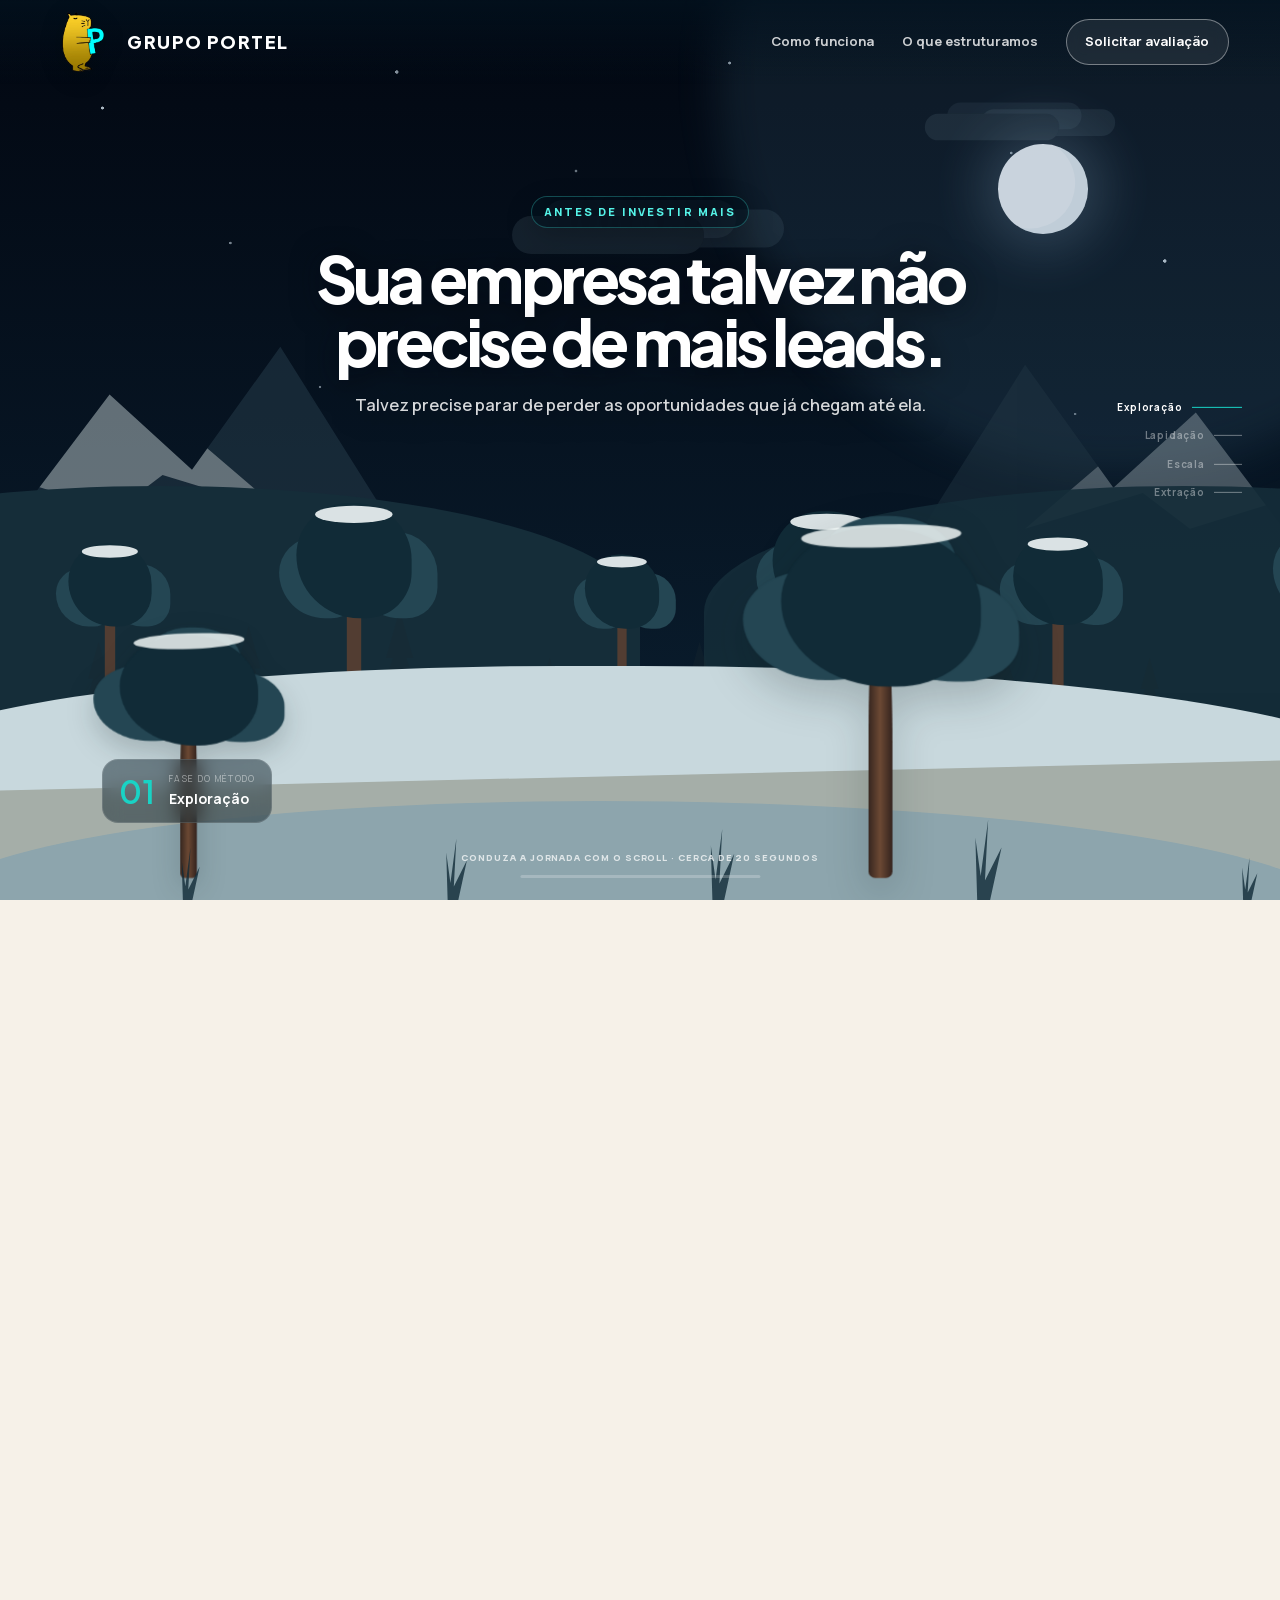
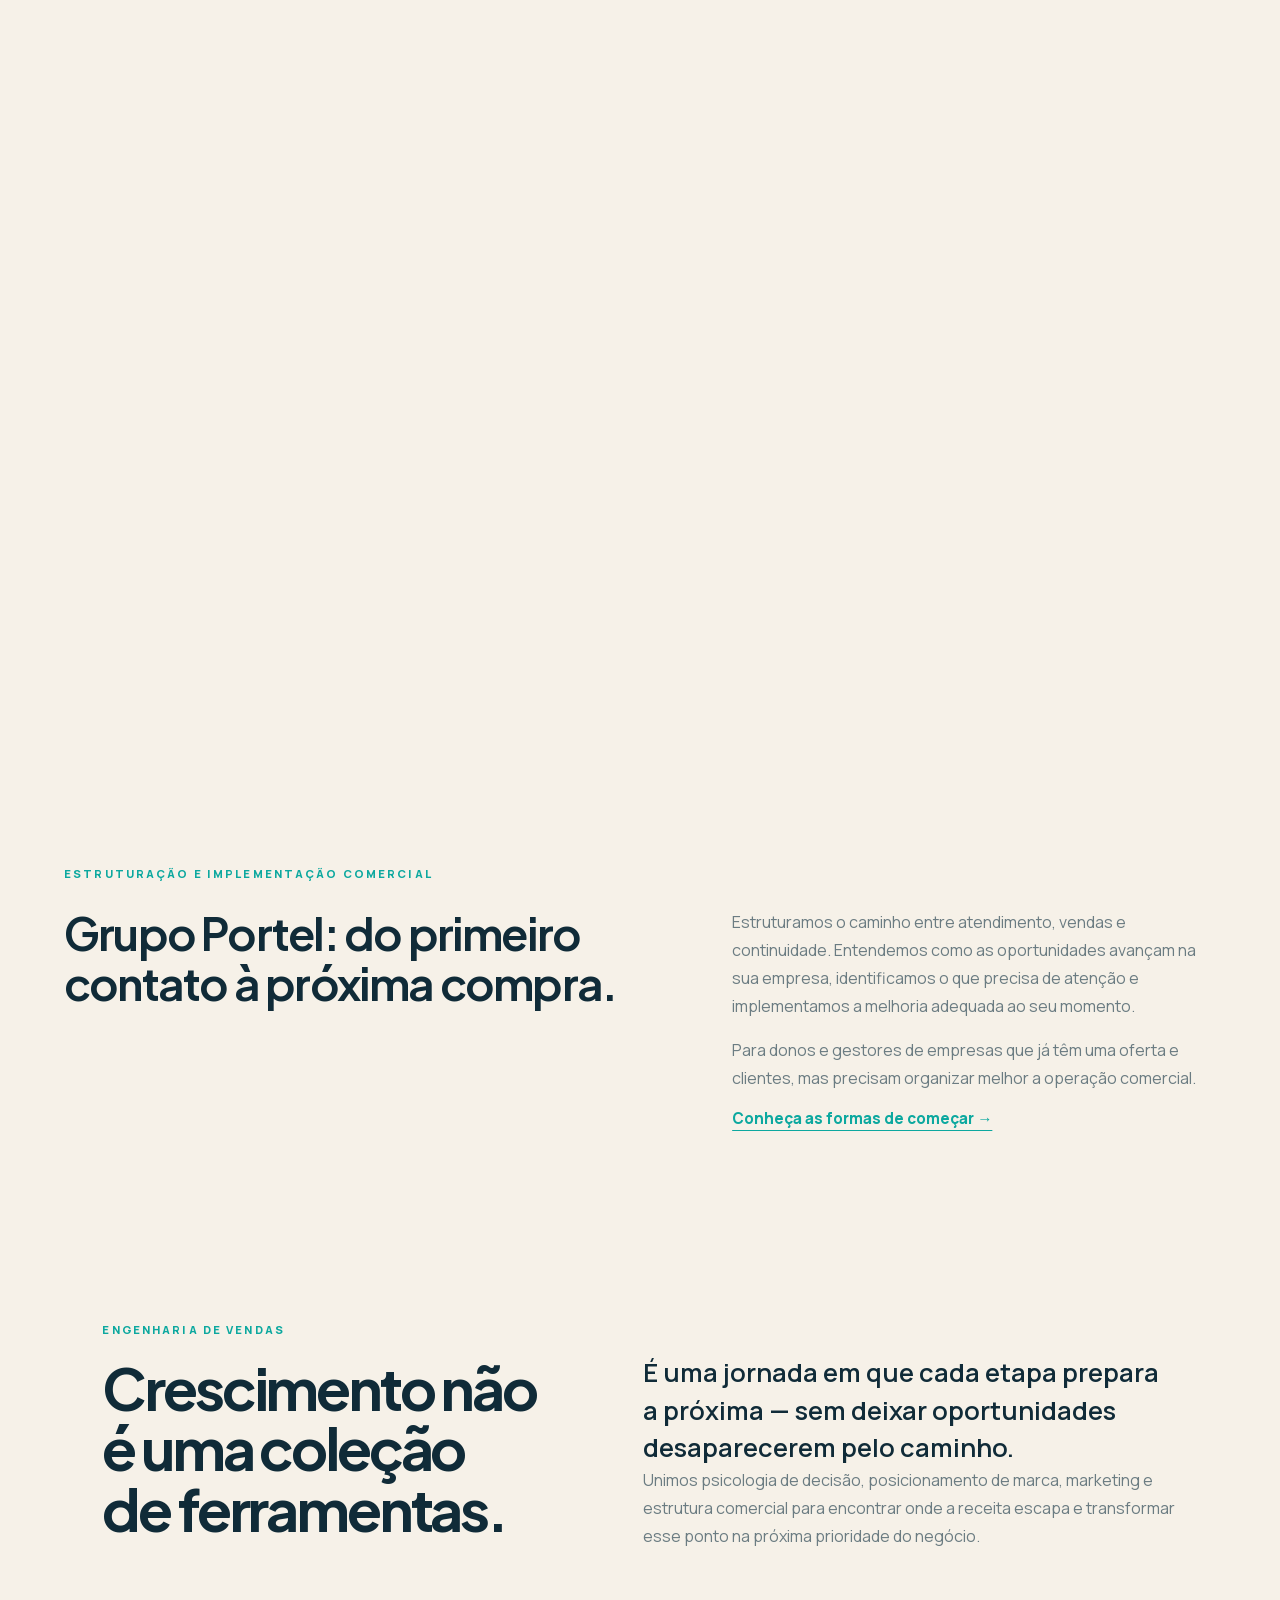
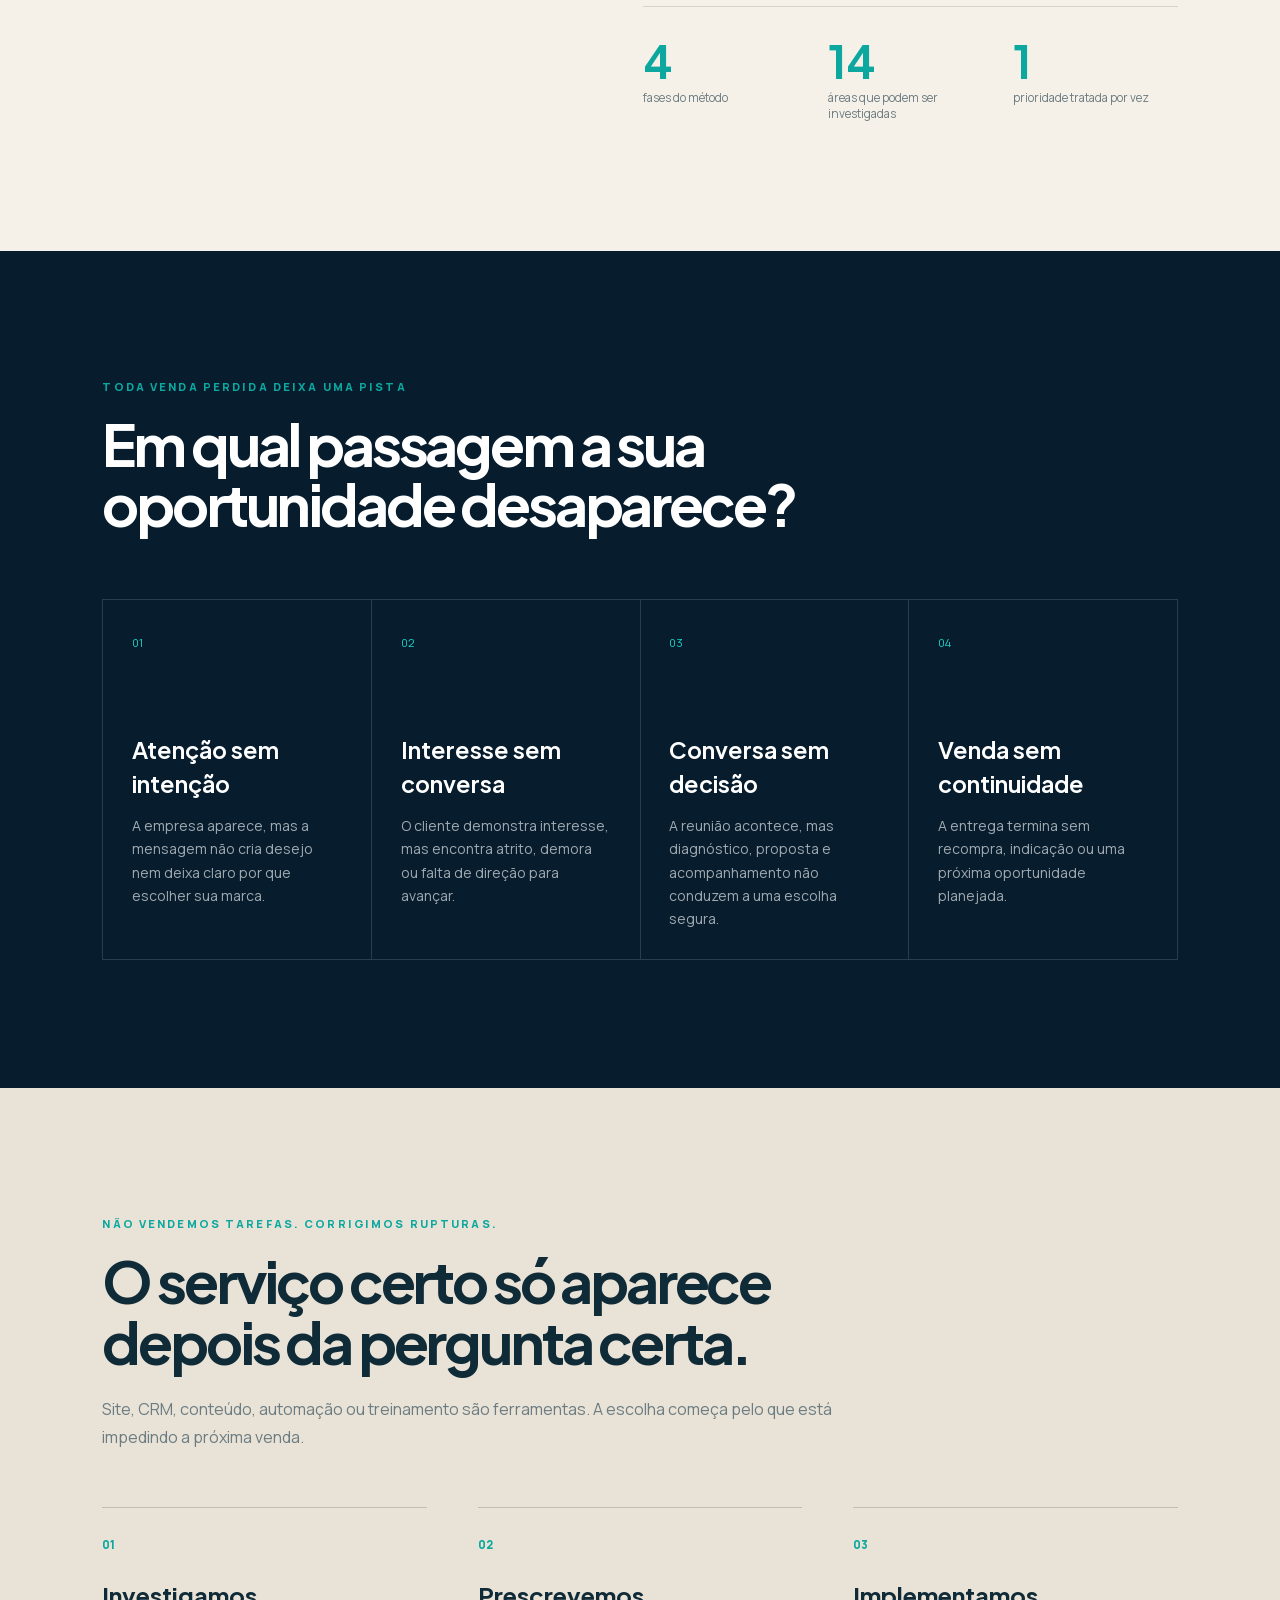
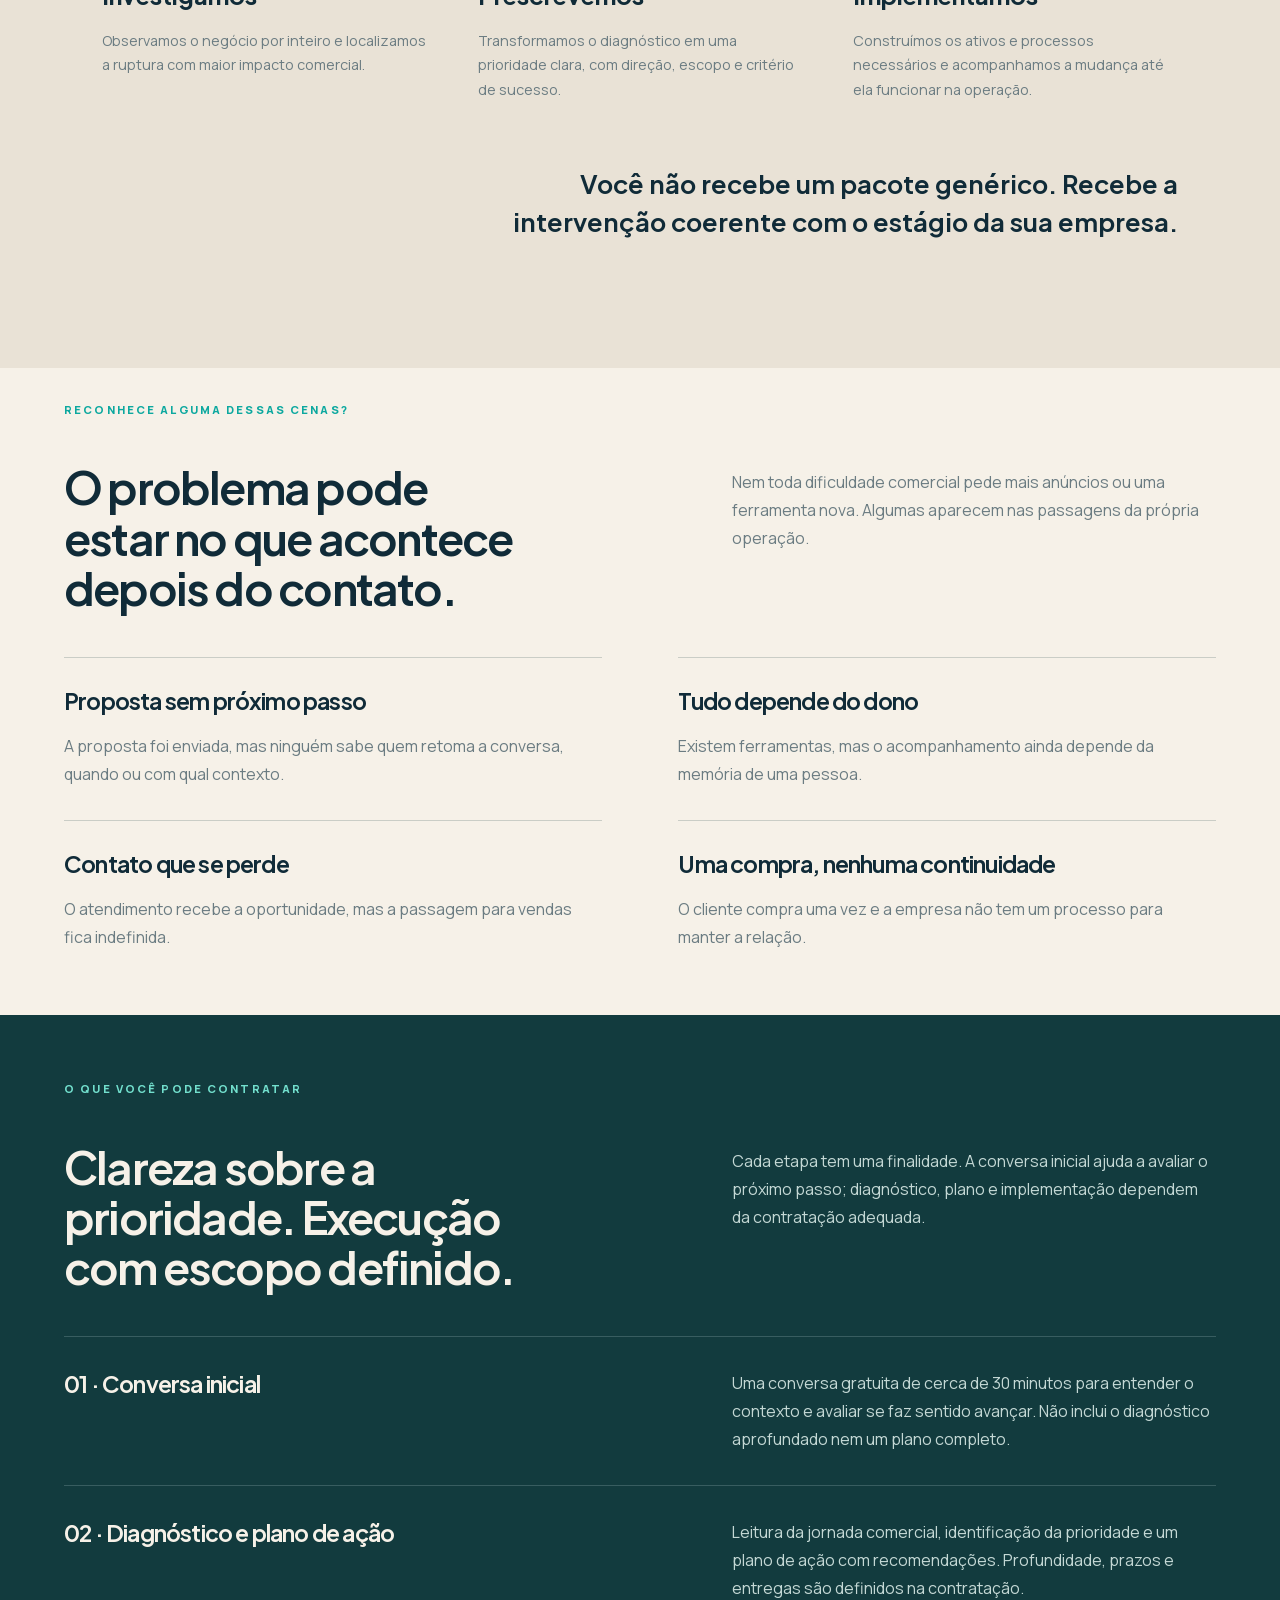
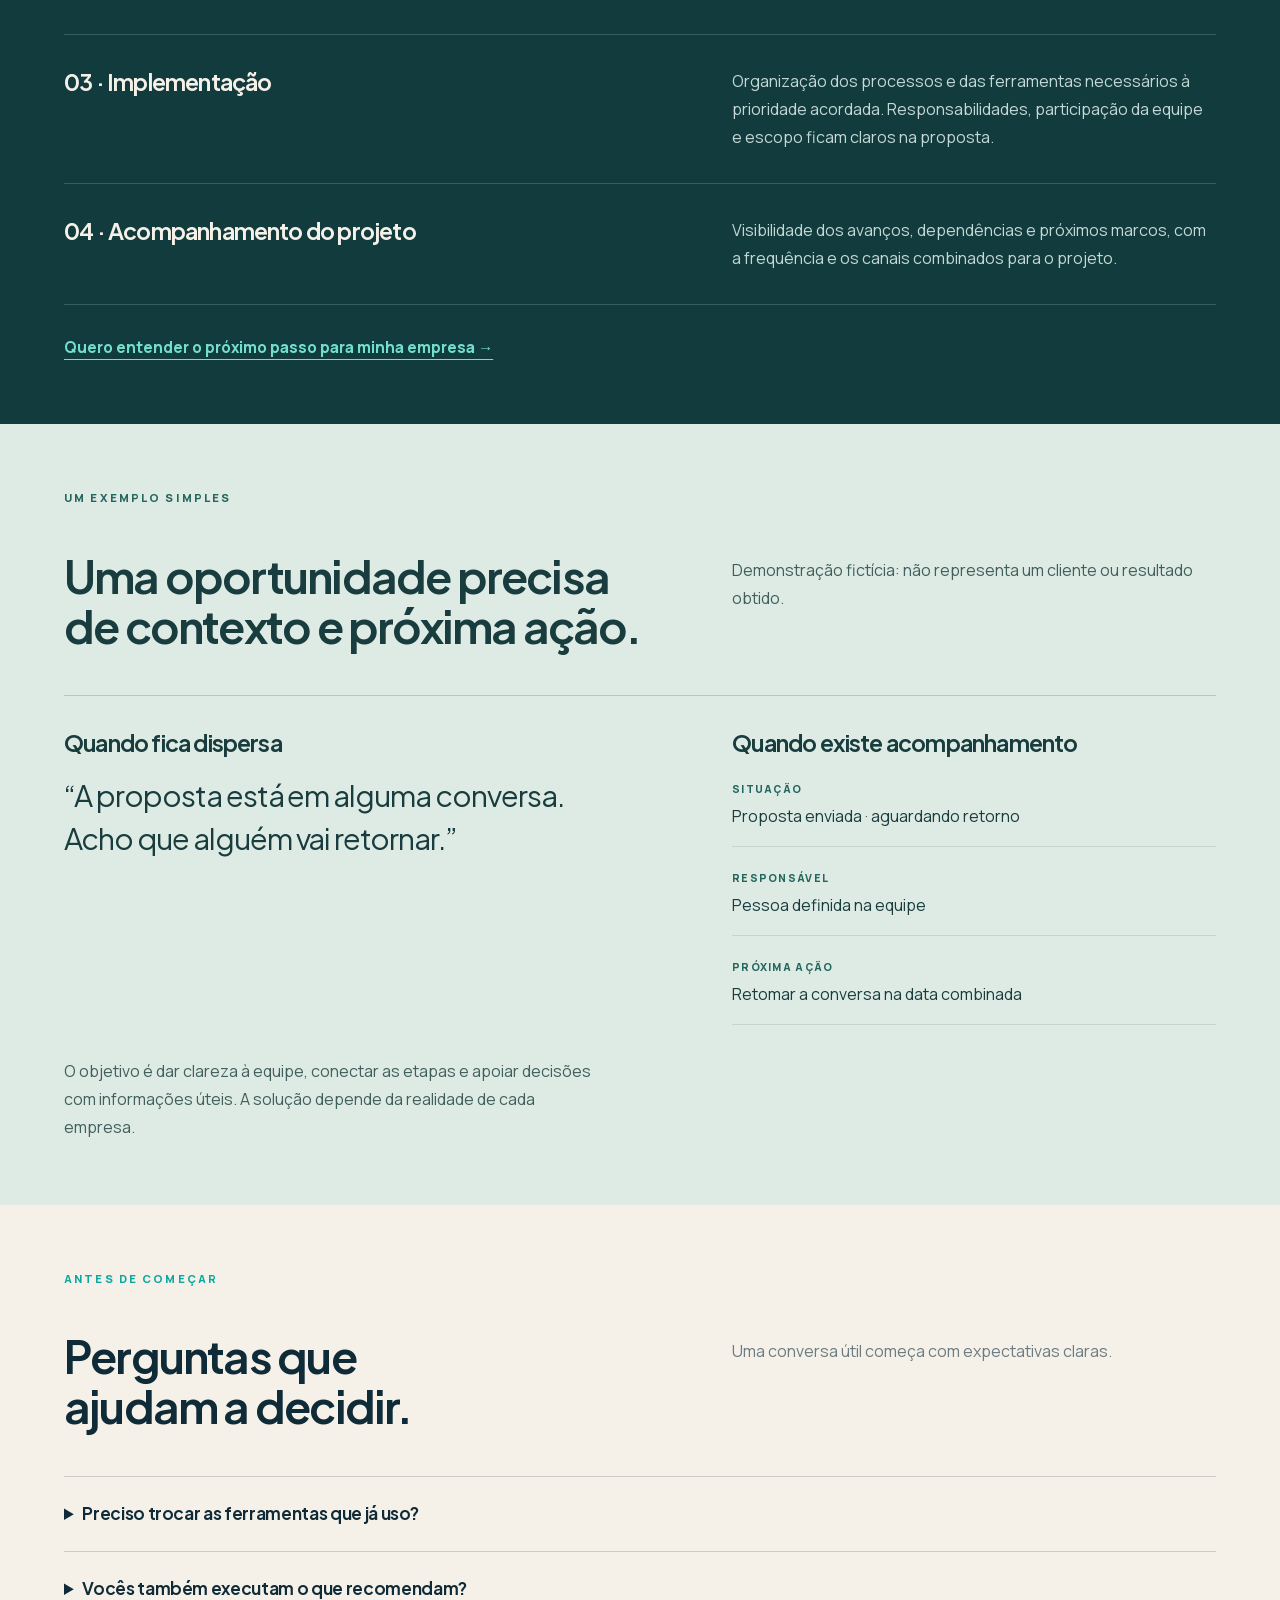
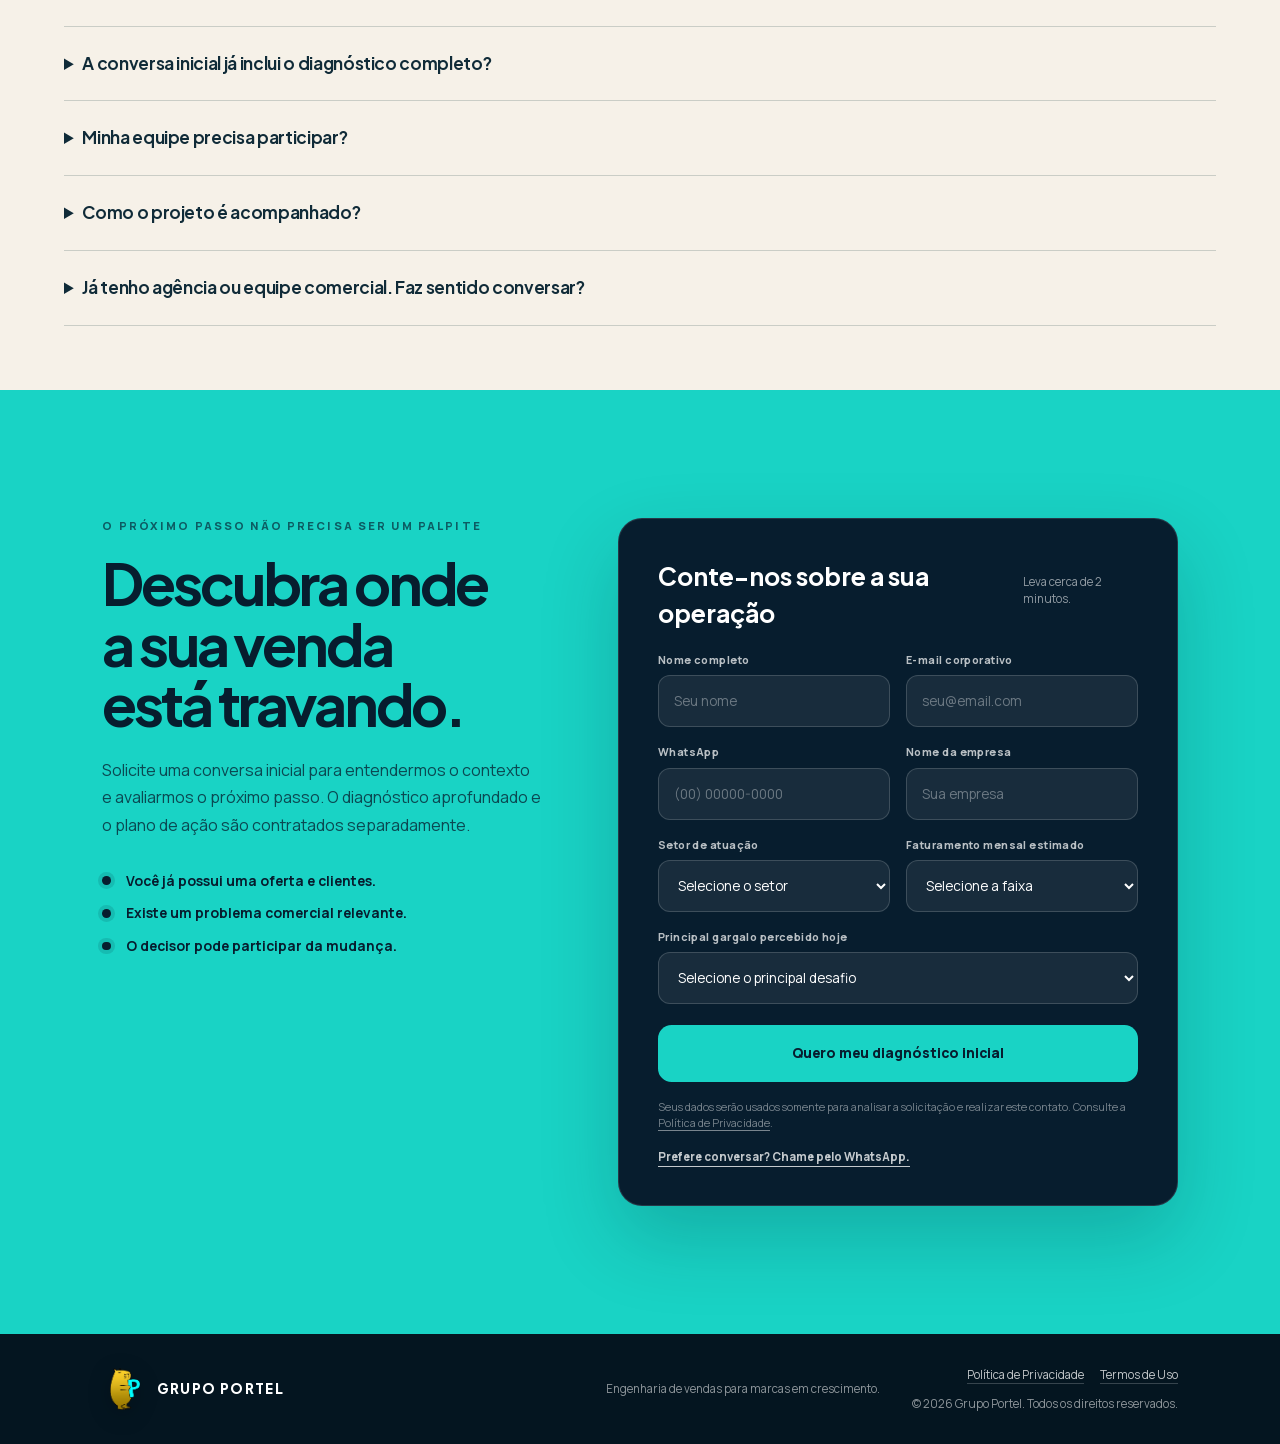
==== index.html @ a8f8d4c4 "Increase desktop header brand presence" ====
<!DOCTYPE html><html lang="pt-BR"><head><meta http-equiv="Content-Security-Policy" content="default-src 'self'; script-src 'self' 'sha256-BDyQRcE2KH2tLI06tn9B7QoiGvcPUcceZAb+ZO4yLoM=' 'sha256-xQRNUoaXSVtQxI8lPqiMUJDXE9pSwPqo1rlKm5/wPIA=' 'sha256-IcY4gHAEH6lVZiBqUydCT9ZVW3zaXEZGedf6rAG5Bgs=' 'sha256-seCevpJgnLLZqs6G/2zI2Mgyvowl2/eL6k6UQvQ7cbY=' 'sha256-x5lao5ZXlqSzkFZ3viSn+1vBBwAFVALGpuerwVPhCXM=' 'sha256-0kbX58llTIMUwzrG/9wg4NyhcguGDhOfFRz9dxh+GG8=' 'sha256-rncwhvR6IwOE6xRB06404DPsKea4Y8nG5F59kxkcmL8=' 'sha256-fMF3nCailwQV6E4WsOirA5hEc4lthOZDfpP+Vn/Sk3M=' 'sha256-MR5sjneosbb62HgUStEFIg9zxtaO3wBOEkdEgUgXSdI=' 'sha256-SPj7cgkH/DGytTOn+ulKYJr9DB/2SvLUDltPOo/gkkY=' 'sha256-u3GK8giEzEhgHS6SqVEJysimnKHIWjJ6EJgT7Kigfvc=' 'sha256-BpKxE4GD4Da0BWMHtK3GIomkhGHs/9lM72Bp2OmGZgc=' 'sha256-fU5XCeeXRvTX5tDaghqPJSRZ557J9kA6cIhoVjlUZFY=' 'sha256-TS3RFuYAfpiVLsc5vy5N5zvmguJ+iFvlWgFT6oMYdRU=' 'sha256-B08d+gSCJ6wZlW9WJ/Z1yCVYuM1Wn9BKOlz8ea4UJyY=' 'sha256-uxw+pkqyzQjHjjpDT/crfbO1j0x1aDyjZIZ7r6Fp4+A=' 'sha256-aX8/G+DEMmgtCkDQRXIhAa0EFUtaQHYOwakzLoL/wv0=' 'sha256-zZRSWrrn+X+4krAwuL2jhCo2FZclMqXDTXZSb3UZKQ4=' 'sha256-DN5kvAZdo/4RHt5bWi+inqslFMOr09x01Z1sPsqV9Uc=' 'sha256-kv20xW0szbK7nhHX8973qdS3Z58de62DzMUg1FE6je8='; style-src 'self' 'unsafe-inline'; img-src 'self' data:; font-src 'self'; connect-src 'self'; form-action 'self'; object-src 'none'; base-uri 'none'; frame-src 'none'"/><meta charSet="utf-8"/><meta name="viewport" content="width=device-width, initial-scale=1"/><script>if(matchMedia("(max-width: 900px)").matches||navigator.userAgentData?.mobile||/Android.*Mobile|iPhone|iPod/i.test(navigator.userAgent))document.documentElement.classList.add("mobile-lite");</script><link rel="stylesheet" href="/_next/static/css/index.C528u4CT.css" data-rsc-css-href="/_next/static/css/index.C528u4CT.css" data-precedence="vite-rsc/importer-resources"/><link media="(min-width: 901px)" rel="preload" href="/assets/capy-transition-rough.png" as="image"/><link media="(min-width: 901px)" rel="preload" href="/assets/capy-walk-rough.png" as="image"/><title>Grupo Portel | Estruturação e Implementação Comercial</title><meta name="description" content="O Grupo Portel conecta atendimento, vendas e continuidade. Conheça nosso diagnóstico, plano de ação e implementação comercial para organizar as oportunidades da sua empresa."/><meta property="og:title" content="Grupo Portel | Estruturação e Implementação Comercial"/><meta property="og:description" content="O Grupo Portel conecta atendimento, vendas e continuidade. Conheça nosso diagnóstico, plano de ação e implementação comercial para organizar as oportunidades da sua empresa."/><meta property="og:type" content="website"/><meta property="og:image" content="https://grupoportel.com/og.png"/><meta property="og:image:width" content="1536"/><meta property="og:image:height" content="1024"/><meta property="og:image:alt" content="Grupo Portel — quatro estações da estruturação comercial"/><meta name="twitter:card" content="summary_large_image"/><meta name="twitter:title" content="Grupo Portel | Estruturação e Implementação Comercial"/><meta name="twitter:description" content="O Grupo Portel conecta atendimento, vendas e continuidade. Conheça nosso diagnóstico, plano de ação e implementação comercial para organizar as oportunidades da sua empresa."/><meta name="twitter:image" content="https://grupoportel.com/og.png"/><link rel="shortcut icon" href="/favicon-portel.png"/><link rel="icon" href="/favicon-portel.png" type="image/png"/><link rel="apple-touch-icon" href="/favicon-portel.png"/><link media="(min-width: 901px)" rel="preload" as="image" href="/assets/capy-transition-rough.png"/><link media="(min-width: 901px)" rel="preload" as="image" href="/assets/capy-walk-rough.png"/><script>Object.assign(((self[Symbol.for("vinext.navigationRuntime")]??={bootstrap:{routeManifest:null},functions:{}}).bootstrap.rsc??={rsc:[]}),{params:{},nav:{"pathname":"/","searchParams":[]}})</script>
<link media="(min-width: 901px)" rel="preload" href="/_next/static/_vinext_fonts/manrope-76eca2803f7f/manrope-81401990.woff2" as="font" type="font/woff2" crossorigin />
<link media="(min-width: 901px)" rel="preload" href="/_next/static/_vinext_fonts/plus-jakarta-sans-58677bc4e688/plus-jakarta-sans-be25729b.woff2" as="font" type="font/woff2" crossorigin />
<style data-vinext-fonts>/* cyrillic-ext */
@font-face {
  font-family: 'Manrope';
  font-style: normal;
  font-weight: 200 800;
  font-display: swap;
  src: url(/_next/static/_vinext_fonts/manrope-76eca2803f7f/manrope-37facb2a.woff2) format('woff2');
  unicode-range: U+0460-052F, U+1C80-1C8A, U+20B4, U+2DE0-2DFF, U+A640-A69F, U+FE2E-FE2F;
}
/* cyrillic */
@font-face {
  font-family: 'Manrope';
  font-style: normal;
  font-weight: 200 800;
  font-display: swap;
  src: url(/_next/static/_vinext_fonts/manrope-76eca2803f7f/manrope-c9a5f13c.woff2) format('woff2');
  unicode-range: U+0301, U+0400-045F, U+0490-0491, U+04B0-04B1, U+2116;
}
/* greek */
@font-face {
  font-family: 'Manrope';
  font-style: normal;
  font-weight: 200 800;
  font-display: swap;
  src: url(/_next/static/_vinext_fonts/manrope-76eca2803f7f/manrope-f00fa027.woff2) format('woff2');
  unicode-range: U+0370-0377, U+037A-037F, U+0384-038A, U+038C, U+038E-03A1, U+03A3-03FF;
}
/* vietnamese */
@font-face {
  font-family: 'Manrope';
  font-style: normal;
  font-weight: 200 800;
  font-display: swap;
  src: url(/_next/static/_vinext_fonts/manrope-76eca2803f7f/manrope-bd6e7fdc.woff2) format('woff2');
  unicode-range: U+0102-0103, U+0110-0111, U+0128-0129, U+0168-0169, U+01A0-01A1, U+01AF-01B0, U+0300-0301, U+0303-0304, U+0308-0309, U+0323, U+0329, U+1EA0-1EF9, U+20AB;
}
/* latin-ext */
@font-face {
  font-family: 'Manrope';
  font-style: normal;
  font-weight: 200 800;
  font-display: swap;
  src: url(/_next/static/_vinext_fonts/manrope-76eca2803f7f/manrope-76dcfc73.woff2) format('woff2');
  unicode-range: U+0100-02BA, U+02BD-02C5, U+02C7-02CC, U+02CE-02D7, U+02DD-02FF, U+0304, U+0308, U+0329, U+1D00-1DBF, U+1E00-1E9F, U+1EF2-1EFF, U+2020, U+20A0-20AB, U+20AD-20C0, U+2113, U+2C60-2C7F, U+A720-A7FF;
}
/* latin */
@font-face {
  font-family: 'Manrope';
  font-style: normal;
  font-weight: 200 800;
  font-display: swap;
  src: url(/_next/static/_vinext_fonts/manrope-76eca2803f7f/manrope-81401990.woff2) format('woff2');
  unicode-range: U+0000-00FF, U+0131, U+0152-0153, U+02BB-02BC, U+02C6, U+02DA, U+02DC, U+0304, U+0308, U+0329, U+2000-206F, U+20AC, U+2122, U+2191, U+2193, U+2212, U+2215, U+FEFF, U+FFFD;
}

@font-face {
  font-family: 'Manrope Fallback';
  src: local("Arial");
  ascent-override: 103.31%;
  descent-override: 29.07%;
  line-gap-override: 0.00%;
  size-adjust: 103.19%;
}

.__font_manrope_0lv6qco { font-family: 'Manrope', 'Manrope Fallback'; font-style: normal; }

.__variable_manrope_0lv6qco { --font-body: 'Manrope', 'Manrope Fallback'; }

/* cyrillic-ext */
@font-face {
  font-family: 'Plus Jakarta Sans';
  font-style: normal;
  font-weight: 200 800;
  font-display: swap;
  src: url(/_next/static/_vinext_fonts/plus-jakarta-sans-58677bc4e688/plus-jakarta-sans-9b76284e.woff2) format('woff2');
  unicode-range: U+0460-052F, U+1C80-1C8A, U+20B4, U+2DE0-2DFF, U+A640-A69F, U+FE2E-FE2F;
}
/* vietnamese */
@font-face {
  font-family: 'Plus Jakarta Sans';
  font-style: normal;
  font-weight: 200 800;
  font-display: swap;
  src: url(/_next/static/_vinext_fonts/plus-jakarta-sans-58677bc4e688/plus-jakarta-sans-35af93a0.woff2) format('woff2');
  unicode-range: U+0102-0103, U+0110-0111, U+0128-0129, U+0168-0169, U+01A0-01A1, U+01AF-01B0, U+0300-0301, U+0303-0304, U+0308-0309, U+0323, U+0329, U+1EA0-1EF9, U+20AB;
}
/* latin-ext */
@font-face {
  font-family: 'Plus Jakarta Sans';
  font-style: normal;
  font-weight: 200 800;
  font-display: swap;
  src: url(/_next/static/_vinext_fonts/plus-jakarta-sans-58677bc4e688/plus-jakarta-sans-305d441d.woff2) format('woff2');
  unicode-range: U+0100-02BA, U+02BD-02C5, U+02C7-02CC, U+02CE-02D7, U+02DD-02FF, U+0304, U+0308, U+0329, U+1D00-1DBF, U+1E00-1E9F, U+1EF2-1EFF, U+2020, U+20A0-20AB, U+20AD-20C0, U+2113, U+2C60-2C7F, U+A720-A7FF;
}
/* latin */
@font-face {
  font-family: 'Plus Jakarta Sans';
  font-style: normal;
  font-weight: 200 800;
  font-display: swap;
  src: url(/_next/static/_vinext_fonts/plus-jakarta-sans-58677bc4e688/plus-jakarta-sans-be25729b.woff2) format('woff2');
  unicode-range: U+0000-00FF, U+0131, U+0152-0153, U+02BB-02BC, U+02C6, U+02DA, U+02DC, U+0304, U+0308, U+0329, U+2000-206F, U+20AC, U+2122, U+2191, U+2193, U+2212, U+2215, U+FEFF, U+FFFD;
}

@font-face {
  font-family: 'Plus Jakarta Sans Fallback';
  src: local("Arial");
  ascent-override: 98.88%;
  descent-override: 21.15%;
  line-gap-override: 0.00%;
  size-adjust: 104.98%;
}

.__font_plus_jakarta_sans_1ftl9zn { font-family: 'Plus Jakarta Sans', 'Plus Jakarta Sans Fallback'; font-style: normal; }

.__variable_plus_jakarta_sans_1ftl9zn { --font-display: 'Plus Jakarta Sans', 'Plus Jakarta Sans Fallback'; }
</style>
<link rel="stylesheet" href="/_next/static/css/mobile-performance-9a3d5e55.css" />
<link rel="stylesheet" href="/assets/mobile-lite-v12.css"/><link rel="stylesheet" href="/assets/desktop-route-v1.css"/><link rel="canonical" href="https://grupoportel.com/"/><meta property="og:url" content="https://grupoportel.com/"/><meta property="og:site_name" content="Grupo Portel"/><meta name="referrer" content="strict-origin-when-cross-origin"/><link rel="stylesheet" href="/assets/public-content-v3.css"/><link rel="stylesheet" href="/assets/header-brand-v1.css"/><script type="application/ld+json">{"@context":"https://schema.org","@graph":[{"@type":"Organization","@id":"https://grupoportel.com/#organizacao","name":"Grupo Portel","url":"https://grupoportel.com/","logo":"https://grupoportel.com/assets/logo-grupo-portel.png","description":"O Grupo Portel conecta atendimento, vendas e continuidade. Conheça nosso diagnóstico, plano de ação e implementação comercial para organizar as oportunidades da sua empresa."},{"@type":"WebSite","@id":"https://grupoportel.com/#website","url":"https://grupoportel.com/","name":"Grupo Portel","publisher":{"@id":"https://grupoportel.com/#organizacao"},"inLanguage":"pt-BR"}]}</script><script defer src="/assets/header-theme-v2.js"></script><script defer src="/assets/content-motion-v1.js"></script></head><body class="__variable_manrope_0lv6qco __variable_plus_jakarta_sans_1ftl9zn"><main><a class="skip-link" href="#metodo">Pular animação</a><header class="site-header"><a class="brand" href="#inicio" aria-label="Grupo Portel — início"><span class="brand-mark"><img src="/assets/logo-grupo-portel.png" alt=""/></span><span>GRUPO PORTEL</span></a><nav aria-label="Navegação principal"><a href="#metodo">Como funciona</a><a href="#entregas">O que estruturamos</a><a class="nav-cta" href="#contato">Solicitar avaliação</a></nav></header><section class="journey" id="inicio" aria-label="As quatro fases do método Grupo Portel"><div class="journey-sticky " data-season="winter" style="--journey-progress:0"><div class="scene" aria-hidden="true"><div class="sky-glow"></div><div class="sun"></div><div class="cloud cloud-one"></div><div class="cloud cloud-two"></div><div class="mountain mountain-one"></div><div class="mountain mountain-two"></div><div class="far-hill far-hill-one"></div><div class="far-hill far-hill-two"></div><div class="distant-forest"><span style="--pine-x:0%;--pine-scale:0.62"></span><span style="--pine-x:8.5%;--pine-scale:0.73"></span><span style="--pine-x:17%;--pine-scale:0.84"></span><span style="--pine-x:25.5%;--pine-scale:0.95"></span><span style="--pine-x:34%;--pine-scale:0.62"></span><span style="--pine-x:42.5%;--pine-scale:0.73"></span><span style="--pine-x:51%;--pine-scale:0.84"></span><span style="--pine-x:59.5%;--pine-scale:0.95"></span><span style="--pine-x:68%;--pine-scale:0.62"></span><span style="--pine-x:76.5%;--pine-scale:0.73"></span><span style="--pine-x:85%;--pine-scale:0.84"></span><span style="--pine-x:93.5%;--pine-scale:0.95"></span><span style="--pine-x:102%;--pine-scale:0.62"></span><span style="--pine-x:110.5%;--pine-scale:0.73"></span><span style="--pine-x:119%;--pine-scale:0.84"></span></div><div class="snowfall"><span style="--x:0%;--size:3px;--duration:6s;--delay:0s;--flake-opacity:0.4"></span><span style="--x:37%;--size:4px;--duration:6.8s;--delay:-0.75s;--flake-opacity:0.5"></span><span style="--x:74%;--size:5px;--duration:7.6s;--delay:-1.5s;--flake-opacity:0.6000000000000001"></span><span style="--x:11%;--size:6px;--duration:8.4s;--delay:-2.25s;--flake-opacity:0.7000000000000001"></span><span style="--x:48%;--size:7px;--duration:9.2s;--delay:-3s;--flake-opacity:0.8"></span><span style="--x:85%;--size:3px;--duration:10s;--delay:-3.75s;--flake-opacity:0.4"></span><span style="--x:22%;--size:4px;--duration:10.8s;--delay:-4.5s;--flake-opacity:0.5"></span><span style="--x:59%;--size:5px;--duration:6s;--delay:-5.25s;--flake-opacity:0.6000000000000001"></span><span style="--x:96%;--size:6px;--duration:6.8s;--delay:-6s;--flake-opacity:0.7000000000000001"></span><span style="--x:33%;--size:7px;--duration:7.6s;--delay:-6.75s;--flake-opacity:0.8"></span><span style="--x:70%;--size:3px;--duration:8.4s;--delay:-7.5s;--flake-opacity:0.4"></span><span style="--x:7%;--size:4px;--duration:9.2s;--delay:0s;--flake-opacity:0.5"></span><span style="--x:44%;--size:5px;--duration:10s;--delay:-0.75s;--flake-opacity:0.6000000000000001"></span><span style="--x:81%;--size:6px;--duration:10.8s;--delay:-1.5s;--flake-opacity:0.7000000000000001"></span><span style="--x:18%;--size:7px;--duration:6s;--delay:-2.25s;--flake-opacity:0.8"></span><span style="--x:55%;--size:3px;--duration:6.8s;--delay:-3s;--flake-opacity:0.4"></span><span style="--x:92%;--size:4px;--duration:7.6s;--delay:-3.75s;--flake-opacity:0.5"></span><span style="--x:29%;--size:5px;--duration:8.4s;--delay:-4.5s;--flake-opacity:0.6000000000000001"></span><span style="--x:66%;--size:6px;--duration:9.2s;--delay:-5.25s;--flake-opacity:0.7000000000000001"></span><span style="--x:3%;--size:7px;--duration:10s;--delay:-6s;--flake-opacity:0.8"></span><span style="--x:40%;--size:3px;--duration:10.8s;--delay:-6.75s;--flake-opacity:0.4"></span><span style="--x:77%;--size:4px;--duration:6s;--delay:-7.5s;--flake-opacity:0.5"></span><span style="--x:14%;--size:5px;--duration:6.8s;--delay:0s;--flake-opacity:0.6000000000000001"></span><span style="--x:51%;--size:6px;--duration:7.6s;--delay:-0.75s;--flake-opacity:0.7000000000000001"></span><span style="--x:88%;--size:7px;--duration:8.4s;--delay:-1.5s;--flake-opacity:0.8"></span><span style="--x:25%;--size:3px;--duration:9.2s;--delay:-2.25s;--flake-opacity:0.4"></span><span style="--x:62%;--size:4px;--duration:10s;--delay:-3s;--flake-opacity:0.5"></span><span style="--x:99%;--size:5px;--duration:10.8s;--delay:-3.75s;--flake-opacity:0.6000000000000001"></span><span style="--x:36%;--size:6px;--duration:6s;--delay:-4.5s;--flake-opacity:0.7000000000000001"></span><span style="--x:73%;--size:7px;--duration:6.8s;--delay:-5.25s;--flake-opacity:0.8"></span><span style="--x:10%;--size:3px;--duration:7.6s;--delay:-6s;--flake-opacity:0.4"></span><span style="--x:47%;--size:4px;--duration:8.4s;--delay:-6.75s;--flake-opacity:0.5"></span></div><div class="rainfall"><span style="--rain-x:7%;--rain-length:12px;--rain-duration:0.48s;--rain-delay:0s;--rain-opacity:0.24"></span><span style="--rain-x:38%;--rain-length:16px;--rain-duration:0.535s;--rain-delay:-0.09s;--rain-opacity:0.33999999999999997"></span><span style="--rain-x:69%;--rain-length:20px;--rain-duration:0.59s;--rain-delay:-0.18s;--rain-opacity:0.44"></span><span style="--rain-x:100%;--rain-length:24px;--rain-duration:0.645s;--rain-delay:-0.27s;--rain-opacity:0.54"></span><span style="--rain-x:27%;--rain-length:28px;--rain-duration:0.7s;--rain-delay:-0.36s;--rain-opacity:0.64"></span><span style="--rain-x:58%;--rain-length:12px;--rain-duration:0.755s;--rain-delay:-0.44999999999999996s;--rain-opacity:0.24"></span><span style="--rain-x:89%;--rain-length:16px;--rain-duration:0.48s;--rain-delay:-0.54s;--rain-opacity:0.33999999999999997"></span><span style="--rain-x:16%;--rain-length:20px;--rain-duration:0.535s;--rain-delay:-0.63s;--rain-opacity:0.44"></span><span style="--rain-x:47%;--rain-length:24px;--rain-duration:0.59s;--rain-delay:-0.72s;--rain-opacity:0.54"></span><span style="--rain-x:78%;--rain-length:28px;--rain-duration:0.645s;--rain-delay:-0.8099999999999999s;--rain-opacity:0.64"></span><span style="--rain-x:5%;--rain-length:12px;--rain-duration:0.7s;--rain-delay:-0.8999999999999999s;--rain-opacity:0.24"></span><span style="--rain-x:36%;--rain-length:16px;--rain-duration:0.755s;--rain-delay:-0.99s;--rain-opacity:0.33999999999999997"></span><span style="--rain-x:67%;--rain-length:20px;--rain-duration:0.48s;--rain-delay:-1.08s;--rain-opacity:0.44"></span><span style="--rain-x:98%;--rain-length:24px;--rain-duration:0.535s;--rain-delay:0s;--rain-opacity:0.54"></span><span style="--rain-x:25%;--rain-length:28px;--rain-duration:0.59s;--rain-delay:-0.09s;--rain-opacity:0.64"></span><span style="--rain-x:56%;--rain-length:12px;--rain-duration:0.645s;--rain-delay:-0.18s;--rain-opacity:0.24"></span><span style="--rain-x:87%;--rain-length:16px;--rain-duration:0.7s;--rain-delay:-0.27s;--rain-opacity:0.33999999999999997"></span><span style="--rain-x:14%;--rain-length:20px;--rain-duration:0.755s;--rain-delay:-0.36s;--rain-opacity:0.44"></span><span style="--rain-x:45%;--rain-length:24px;--rain-duration:0.48s;--rain-delay:-0.44999999999999996s;--rain-opacity:0.54"></span><span style="--rain-x:76%;--rain-length:28px;--rain-duration:0.535s;--rain-delay:-0.54s;--rain-opacity:0.64"></span><span style="--rain-x:3%;--rain-length:12px;--rain-duration:0.59s;--rain-delay:-0.63s;--rain-opacity:0.24"></span><span style="--rain-x:34%;--rain-length:16px;--rain-duration:0.645s;--rain-delay:-0.72s;--rain-opacity:0.33999999999999997"></span><span style="--rain-x:65%;--rain-length:20px;--rain-duration:0.7s;--rain-delay:-0.8099999999999999s;--rain-opacity:0.44"></span><span style="--rain-x:96%;--rain-length:24px;--rain-duration:0.755s;--rain-delay:-0.8999999999999999s;--rain-opacity:0.54"></span><span style="--rain-x:23%;--rain-length:28px;--rain-duration:0.48s;--rain-delay:-0.99s;--rain-opacity:0.64"></span><span style="--rain-x:54%;--rain-length:12px;--rain-duration:0.535s;--rain-delay:-1.08s;--rain-opacity:0.24"></span><span style="--rain-x:85%;--rain-length:16px;--rain-duration:0.59s;--rain-delay:0s;--rain-opacity:0.33999999999999997"></span><span style="--rain-x:12%;--rain-length:20px;--rain-duration:0.645s;--rain-delay:-0.09s;--rain-opacity:0.44"></span><span style="--rain-x:43%;--rain-length:24px;--rain-duration:0.7s;--rain-delay:-0.18s;--rain-opacity:0.54"></span><span style="--rain-x:74%;--rain-length:28px;--rain-duration:0.755s;--rain-delay:-0.27s;--rain-opacity:0.64"></span><span style="--rain-x:1%;--rain-length:12px;--rain-duration:0.48s;--rain-delay:-0.36s;--rain-opacity:0.24"></span><span style="--rain-x:32%;--rain-length:16px;--rain-duration:0.535s;--rain-delay:-0.44999999999999996s;--rain-opacity:0.33999999999999997"></span><span style="--rain-x:63%;--rain-length:20px;--rain-duration:0.59s;--rain-delay:-0.54s;--rain-opacity:0.44"></span><span style="--rain-x:94%;--rain-length:24px;--rain-duration:0.645s;--rain-delay:-0.63s;--rain-opacity:0.54"></span><span style="--rain-x:21%;--rain-length:28px;--rain-duration:0.7s;--rain-delay:-0.72s;--rain-opacity:0.64"></span><span style="--rain-x:52%;--rain-length:12px;--rain-duration:0.755s;--rain-delay:-0.8099999999999999s;--rain-opacity:0.24"></span><span style="--rain-x:83%;--rain-length:16px;--rain-duration:0.48s;--rain-delay:-0.8999999999999999s;--rain-opacity:0.33999999999999997"></span><span style="--rain-x:10%;--rain-length:20px;--rain-duration:0.535s;--rain-delay:-0.99s;--rain-opacity:0.44"></span><span style="--rain-x:41%;--rain-length:24px;--rain-duration:0.59s;--rain-delay:-1.08s;--rain-opacity:0.54"></span><span style="--rain-x:72%;--rain-length:28px;--rain-duration:0.645s;--rain-delay:0s;--rain-opacity:0.64"></span><span style="--rain-x:103%;--rain-length:12px;--rain-duration:0.7s;--rain-delay:-0.09s;--rain-opacity:0.24"></span><span style="--rain-x:30%;--rain-length:16px;--rain-duration:0.755s;--rain-delay:-0.18s;--rain-opacity:0.33999999999999997"></span></div><div class="grove"><span class="tree tree-1"></span><span class="tree tree-2"></span><span class="tree tree-3"></span><span class="tree tree-4"></span><span class="tree tree-5"></span><span class="tree tree-6"></span><span class="tree tree-7"></span></div><div class="flowers"><span style="--flower-x:5%;--flower-y:7%"></span><span style="--flower-x:22%;--flower-y:9%"></span><span style="--flower-x:39%;--flower-y:11%"></span><span style="--flower-x:56%;--flower-y:13%"></span><span style="--flower-x:73%;--flower-y:7%"></span><span style="--flower-x:90%;--flower-y:9%"></span><span style="--flower-x:11%;--flower-y:11%"></span><span style="--flower-x:28%;--flower-y:13%"></span><span style="--flower-x:45%;--flower-y:7%"></span><span style="--flower-x:62%;--flower-y:9%"></span><span style="--flower-x:79%;--flower-y:11%"></span></div><div class="falling-leaves"><span style="--leaf-x:4%;--leaf-y:-5%;--leaf-duration:7s;--leaf-delay:0s;--leaf-color:hsl(24 72% 48%)"></span><span style="--leaf-x:33%;--leaf-y:-13%;--leaf-duration:7.7s;--leaf-delay:-0.8s;--leaf-color:hsl(37 72% 48%)"></span><span style="--leaf-x:62%;--leaf-y:-21%;--leaf-duration:8.4s;--leaf-delay:-1.6s;--leaf-color:hsl(50 72% 48%)"></span><span style="--leaf-x:91%;--leaf-y:-29%;--leaf-duration:9.1s;--leaf-delay:-2.4000000000000004s;--leaf-color:hsl(24 72% 48%)"></span><span style="--leaf-x:24%;--leaf-y:-37%;--leaf-duration:9.8s;--leaf-delay:-3.2s;--leaf-color:hsl(37 72% 48%)"></span><span style="--leaf-x:53%;--leaf-y:-5%;--leaf-duration:10.5s;--leaf-delay:-4s;--leaf-color:hsl(50 72% 48%)"></span><span style="--leaf-x:82%;--leaf-y:-13%;--leaf-duration:7s;--leaf-delay:-4.800000000000001s;--leaf-color:hsl(24 72% 48%)"></span><span style="--leaf-x:15%;--leaf-y:-21%;--leaf-duration:7.7s;--leaf-delay:-5.6000000000000005s;--leaf-color:hsl(37 72% 48%)"></span><span style="--leaf-x:44%;--leaf-y:-29%;--leaf-duration:8.4s;--leaf-delay:-6.4s;--leaf-color:hsl(50 72% 48%)"></span><span style="--leaf-x:73%;--leaf-y:-37%;--leaf-duration:9.1s;--leaf-delay:0s;--leaf-color:hsl(24 72% 48%)"></span><span style="--leaf-x:6%;--leaf-y:-5%;--leaf-duration:9.8s;--leaf-delay:-0.8s;--leaf-color:hsl(37 72% 48%)"></span><span style="--leaf-x:35%;--leaf-y:-13%;--leaf-duration:10.5s;--leaf-delay:-1.6s;--leaf-color:hsl(50 72% 48%)"></span><span style="--leaf-x:64%;--leaf-y:-21%;--leaf-duration:7s;--leaf-delay:-2.4000000000000004s;--leaf-color:hsl(24 72% 48%)"></span><span style="--leaf-x:93%;--leaf-y:-29%;--leaf-duration:7.7s;--leaf-delay:-3.2s;--leaf-color:hsl(37 72% 48%)"></span></div><div class="ground-back"></div><div class="path"></div><div class="ground-front"></div><div class="rough-capybara    " title="Capivara atravessando as quatro estações"><span class="rough-capy-sprite rough-transition"></span><span class="rough-capy-sprite rough-walk"></span></div><div class="foreground-grove"><span class="foreground-tree foreground-tree-1"></span><span class="foreground-tree foreground-tree-2"></span><span class="foreground-tree foreground-tree-3"></span><span class="foreground-tree foreground-tree-4"></span><span class="foreground-tree foreground-tree-5"></span><span class="foreground-tree foreground-tree-6"></span></div><div class="foreground-meadow"><span style="--grass-x:0%;--grass-scale:0.72"></span><span style="--grass-x:9.2%;--grass-scale:0.85"></span><span style="--grass-x:18.4%;--grass-scale:0.98"></span><span style="--grass-x:27.599999999999998%;--grass-scale:1.1099999999999999"></span><span style="--grass-x:36.8%;--grass-scale:1.24"></span><span style="--grass-x:46%;--grass-scale:0.72"></span><span style="--grass-x:55.199999999999996%;--grass-scale:0.85"></span><span style="--grass-x:64.39999999999999%;--grass-scale:0.98"></span><span style="--grass-x:73.6%;--grass-scale:1.1099999999999999"></span><span style="--grass-x:82.8%;--grass-scale:1.24"></span><span style="--grass-x:92%;--grass-scale:0.72"></span><span style="--grass-x:101.19999999999999%;--grass-scale:0.85"></span><span style="--grass-x:110.39999999999999%;--grass-scale:0.98"></span><span style="--grass-x:119.6%;--grass-scale:1.1099999999999999"></span><span style="--grass-x:128.79999999999998%;--grass-scale:1.24"></span><span style="--grass-x:138%;--grass-scale:0.72"></span><span style="--grass-x:147.2%;--grass-scale:0.85"></span><span style="--grass-x:156.39999999999998%;--grass-scale:0.98"></span><span style="--grass-x:165.6%;--grass-scale:1.1099999999999999"></span><span style="--grass-x:174.79999999999998%;--grass-scale:1.24"></span><span style="--grass-x:184%;--grass-scale:0.72"></span><span style="--grass-x:193.2%;--grass-scale:0.85"></span><span style="--grass-x:202.39999999999998%;--grass-scale:0.98"></span><span style="--grass-x:211.6%;--grass-scale:1.1099999999999999"></span></div></div><div class="journey-story" aria-hidden="true"><article class="story-chapter" style="--story-x:0;--story-opacity:1;--story-blur:0px;--story-scale:1"><div class="story-copy"><p class="story-kicker">Antes de investir mais</p><h1 class="story-title">Sua empresa talvez não precise de mais leads.</h1><p class="story-body">Talvez precise parar de perder as oportunidades que já chegam até ela.</p></div></article><article class="story-chapter" style="--story-x:-38;--story-opacity:0;--story-blur:9px;--story-scale:0.965"><div class="story-copy"><p class="story-kicker">O vazamento é invisível</p><h2 class="story-title">A venda raramente se perde em um único lugar.</h2><p class="story-body">Ela desaparece entre mensagem, atendimento, proposta e acompanhamento.</p></div></article><article class="story-chapter" style="--story-x:-38;--story-opacity:0;--story-blur:9px;--story-scale:0.965"><div class="story-copy"><p class="story-kicker">Diagnóstico antes do pacote</p><h2 class="story-title">Por isso não começamos vendendo uma solução pronta.</h2><p class="story-body">Primeiro encontramos a ruptura. Depois prescrevemos a prioridade.</p></div></article><article class="story-chapter" style="--story-x:-38;--story-opacity:0;--story-blur:9px;--story-scale:0.965"><div class="story-copy"><p class="story-kicker">Uma jornada conectada</p><h2 class="story-title">Conectamos marca, marketing e vendas.</h2><p class="story-body">Para transformar atenção em decisão, venda e recorrência.</p></div></article></div><p class="sr-only" aria-live="polite">Sua empresa talvez não precise de mais leads.<!-- --> <!-- -->Talvez precise parar de perder as oportunidades que já chegam até ela.</p><div class="chapter-meta"><span>01</span><div><small>FASE DO MÉTODO</small><strong>Exploração</strong></div></div><div class="season-rail" aria-hidden="true"><span class="active"><i></i> <!-- -->Exploração</span><span class=""><i></i> <!-- -->Lapidação</span><span class=""><i></i> <!-- -->Escala</span><span class=""><i></i> <!-- -->Extração</span></div><div class="scroll-prompt " aria-live="polite"><span>Conduza a jornada com o scroll · cerca de 20 segundos</span><div class="timeline-track" aria-hidden="true"><i style="transform:scaleX(0)"></i></div></div></div></section><section id="sobre" class="public-section"><p class="section-kicker">ESTRUTURAÇÃO E IMPLEMENTAÇÃO COMERCIAL</p><h2>Grupo Portel: do primeiro contato à próxima compra.</h2><p>Estruturamos o caminho entre atendimento, vendas e continuidade. Entendemos como as oportunidades avançam na sua empresa, identificamos o que precisa de atenção e implementamos a melhoria adequada ao seu momento.</p><p>Para donos e gestores de empresas que já têm uma oferta e clientes, mas precisam organizar melhor a operação comercial.</p><a class="public-link" href="#entregas">Conheça as formas de começar →</a></section><section class="method-section" id="metodo"><div class="section-heading"><p class="section-kicker">ENGENHARIA DE VENDAS</p><h2>Crescimento não é uma coleção de ferramentas.</h2></div><div class="method-copy"><p class="large-copy">É uma jornada em que cada etapa prepara a próxima — sem deixar oportunidades desaparecerem pelo caminho.</p><p>Unimos psicologia de decisão, posicionamento de marca, marketing e estrutura comercial para encontrar onde a receita escapa e transformar esse ponto na próxima prioridade do negócio.</p><div class="numbers"><div><strong>4</strong><span>fases do método</span></div><div><strong>14</strong><span>áreas que podem ser investigadas</span></div><div><strong>1</strong><span>prioridade tratada por vez</span></div></div></div></section><section class="services-section" id="atuacao"><div class="section-heading compact"><p class="section-kicker">TODA VENDA PERDIDA DEIXA UMA PISTA</p><h2>Em qual passagem a sua oportunidade desaparece?</h2></div><div class="leak-grid"><article class="leak-card"><span>0<!-- -->1</span><h3>Atenção sem intenção</h3><p>A empresa aparece, mas a mensagem não cria desejo nem deixa claro por que escolher sua marca.</p></article><article class="leak-card"><span>0<!-- -->2</span><h3>Interesse sem conversa</h3><p>O cliente demonstra interesse, mas encontra atrito, demora ou falta de direção para avançar.</p></article><article class="leak-card"><span>0<!-- -->3</span><h3>Conversa sem decisão</h3><p>A reunião acontece, mas diagnóstico, proposta e acompanhamento não conduzem a uma escolha segura.</p></article><article class="leak-card"><span>0<!-- -->4</span><h3>Venda sem continuidade</h3><p>A entrega termina sem recompra, indicação ou uma próxima oportunidade planejada.</p></article></div></section><section class="process-section"><div class="section-heading process-heading"><p class="section-kicker">NÃO VENDEMOS TAREFAS. CORRIGIMOS RUPTURAS.</p><h2>O serviço certo só aparece depois da pergunta certa.</h2><p>Site, CRM, conteúdo, automação ou treinamento são ferramentas. A escolha começa pelo que está impedindo a próxima venda.</p></div><div class="process-steps"><article><span>01</span><h3>Investigamos</h3><p>Observamos o negócio por inteiro e localizamos a ruptura com maior impacto comercial.</p></article><article><span>02</span><h3>Prescrevemos</h3><p>Transformamos o diagnóstico em uma prioridade clara, com direção, escopo e critério de sucesso.</p></article><article><span>03</span><h3>Implementamos</h3><p>Construímos os ativos e processos necessários e acompanhamos a mudança até ela funcionar na operação.</p></article></div><p class="process-conclusion">Você não recebe um pacote genérico. Recebe a intervenção coerente com o estágio da sua empresa.</p></section><section id="situacoes" class="public-section"><div class="public-heading"><p class="section-kicker">RECONHECE ALGUMA DESSAS CENAS?</p><h2>O problema pode estar no que acontece depois do contato.</h2><p>Nem toda dificuldade comercial pede mais anúncios ou uma ferramenta nova. Algumas aparecem nas passagens da própria operação.</p></div><div class="public-grid"><article class="public-card"><h3>Proposta sem próximo passo</h3><p>A proposta foi enviada, mas ninguém sabe quem retoma a conversa, quando ou com qual contexto.</p></article><article class="public-card"><h3>Tudo depende do dono</h3><p>Existem ferramentas, mas o acompanhamento ainda depende da memória de uma pessoa.</p></article><article class="public-card"><h3>Contato que se perde</h3><p>O atendimento recebe a oportunidade, mas a passagem para vendas fica indefinida.</p></article><article class="public-card"><h3>Uma compra, nenhuma continuidade</h3><p>O cliente compra uma vez e a empresa não tem um processo para manter a relação.</p></article></div></section><section id="entregas" class="public-section"><div class="public-heading"><p class="section-kicker">O QUE VOCÊ PODE CONTRATAR</p><h2>Clareza sobre a prioridade. Execução com escopo definido.</h2><p>Cada etapa tem uma finalidade. A conversa inicial ajuda a avaliar o próximo passo; diagnóstico, plano e implementação dependem da contratação adequada.</p></div><div class="public-grid"><article class="public-card"><h3>01 · Conversa inicial</h3><p>Uma conversa gratuita de cerca de 30 minutos para entender o contexto e avaliar se faz sentido avançar. Não inclui o diagnóstico aprofundado nem um plano completo.</p></article><article class="public-card"><h3>02 · Diagnóstico e plano de ação</h3><p>Leitura da jornada comercial, identificação da prioridade e um plano de ação com recomendações. Profundidade, prazos e entregas são definidos na contratação.</p></article><article class="public-card"><h3>03 · Implementação</h3><p>Organização dos processos e das ferramentas necessários à prioridade acordada. Responsabilidades, participação da equipe e escopo ficam claros na proposta.</p></article><article class="public-card"><h3>04 · Acompanhamento do projeto</h3><p>Visibilidade dos avanços, dependências e próximos marcos, com a frequência e os canais combinados para o projeto.</p></article></div><a class="public-link" href="#contato">Quero entender o próximo passo para minha empresa →</a></section><section id="exemplo" class="public-section"><div class="public-heading"><p class="section-kicker">UM EXEMPLO SIMPLES</p><h2>Uma oportunidade precisa de contexto e próxima ação.</h2><p>Demonstração fictícia: não representa um cliente ou resultado obtido.</p></div><div class="public-example"><div><h3>Quando fica dispersa</h3><p>“A proposta está em alguma conversa. Acho que alguém vai retornar.”</p></div><div><h3>Quando existe acompanhamento</h3><dl><dt>Situação</dt><dd>Proposta enviada · aguardando retorno</dd><dt>Responsável</dt><dd>Pessoa definida na equipe</dd><dt>Próxima ação</dt><dd>Retomar a conversa na data combinada</dd></dl></div></div><p>O objetivo é dar clareza à equipe, conectar as etapas e apoiar decisões com informações úteis. A solução depende da realidade de cada empresa.</p></section><section id="perguntas" class="public-section"><div class="public-heading"><p class="section-kicker">ANTES DE COMEÇAR</p><h2>Perguntas que ajudam a decidir.</h2><p>Uma conversa útil começa com expectativas claras.</p></div><details class="public-faq"><summary>Preciso trocar as ferramentas que já uso?</summary><p>Primeiro avaliamos o que existe e onde a operação precisa de atenção. Uma troca só faz sentido quando contribui para a prioridade definida; não é uma condição para conversar.</p></details><details class="public-faq"><summary>Vocês também executam o que recomendam?</summary><p>Sim. A implementação pode ser contratada com escopo, responsabilidades e entregas definidos. Contratar um diagnóstico não inclui automaticamente toda a execução.</p></details><details class="public-faq"><summary>A conversa inicial já inclui o diagnóstico completo?</summary><p>Não. Ela serve para entender o contexto e avaliar o próximo passo. O diagnóstico aprofundado e o Plano de Ação Estratégico são entregas contratadas separadamente.</p></details><details class="public-faq"><summary>Minha equipe precisa participar?</summary><p>Conforme o projeto, precisamos de informações, aprovações e da participação de quem atua nas etapas envolvidas. Essa colaboração é combinada antes da execução.</p></details><details class="public-faq"><summary>Como o projeto é acompanhado?</summary><p>Os avanços, as dependências e os próximos marcos são comunicados pelos canais e na frequência acordados para o escopo contratado.</p></details><details class="public-faq"><summary>Já tenho agência ou equipe comercial. Faz sentido conversar?</summary><p>Pode fazer. Avaliamos como o trabalho atual se conecta ao atendimento, às vendas e à continuidade. A necessidade de intervenção depende do contexto, sem presumir que o trabalho existente deva ser substituído.</p></details></section><section class="contact-section" id="contato"><div class="contact-copy"><p class="section-kicker">O PRÓXIMO PASSO NÃO PRECISA SER UM PALPITE</p><h2>Descubra onde a sua venda está travando.</h2><p>Solicite uma conversa inicial para entendermos o contexto e avaliarmos o próximo passo. O diagnóstico aprofundado e o plano de ação são contratados separadamente.</p><ul class="contact-fit-list"><li>Você já possui uma oferta e clientes.</li><li>Existe um problema comercial relevante.</li><li>O decisor pode participar da mudança.</li></ul></div><form class="diagnosis-form" aria-label="Solicitação de avaliação comercial inicial" action="/api/avaliacao" method="POST"><div class="form-guard" aria-hidden="true"><label>Deixe este campo vazio<input type="text" name="website" tabindex="-1" autocomplete="off" maxlength="200"/></label></div><div class="form-intro"><strong>Conte-nos sobre a sua operação</strong><span>Leva cerca de 2 minutos.</span></div><div class="form-row"><label><span>Nome completo</span><input type="text" required="" autoComplete="name" placeholder="Seu nome" name="Nome"/></label><label><span>E-mail corporativo</span><input type="email" required="" autoComplete="email" placeholder="seu@email.com" name="Email"/></label></div><div class="form-row"><label><span>WhatsApp</span><input type="tel" required="" autoComplete="tel" placeholder="(00) 00000-0000" name="Telefone"/></label><label><span>Nome da empresa</span><input type="text" required="" autoComplete="organization" placeholder="Sua empresa" name="Empresa"/></label></div><div class="form-row"><label><span>Setor de atuação</span><select name="Setor" required=""><option value="" disabled="" selected="">Selecione o setor</option><option value="Serviços B2B">Serviços B2B</option><option value="Indústria">Indústria / Manufatura</option><option value="Tecnologia">Tecnologia / SaaS</option><option value="Varejo">Varejo de Alta Renda</option><option value="Agronegócio">Agronegócio</option><option value="Outros">Outros</option></select></label><label><span>Faturamento mensal estimado</span><select name="Faturamento" required=""><option value="" disabled="" selected="">Selecione a faixa</option><option value="Até R$ 50k">Até R$ 50 mil</option><option value="R$ 51k a R$ 200k">R$ 51 mil a R$ 200 mil</option><option value="R$ 201k a R$ 500k">R$ 201 mil a R$ 500 mil</option><option value="Acima de R$ 500k">Acima de R$ 500 mil</option></select></label></div><label><span>Principal gargalo percebido hoje</span><select name="Gargalo" required=""><option value="" disabled="" selected="">Selecione o principal desafio</option><option value="Posicionamento ou oferta">Posicionamento ou oferta pouco clara</option><option value="Aquisição">Poucas oportunidades ou dependência de indicação</option><option value="Funil ou CRM">Leads se perdem no funil ou no CRM</option><option value="Conversão comercial">Baixa conversão em reuniões e propostas</option><option value="Retenção ou recompra">Pouca retenção, recompra ou indicação</option><option value="Sem clareza">Ainda não sei onde está o gargalo</option></select></label><button class="form-submit" type="submit">Quero meu diagnóstico inicial</button><p class="form-privacy">Seus dados serão usados somente para analisar a solicitação e realizar este contato. Consulte a <a href="/privacidade/">Política de Privacidade</a>.</p><a class="form-whatsapp" href="https://wa.me/5521997857460" target="_blank" rel="noreferrer">Prefere conversar? Chame pelo WhatsApp.</a></form></section><footer><div class="brand"><span class="brand-mark"><img src="/assets/logo-grupo-portel.png" alt=""/></span><span>GRUPO PORTEL</span></div><p>Engenharia de vendas para marcas em crescimento.</p><div class="footer-meta"><nav aria-label="Documentos legais"><a href="/privacidade/">Política de Privacidade</a><a href="/termos/">Termos de Uso</a></nav><p>© 2026 Grupo Portel. Todos os direitos reservados.</p></div></footer></main><script type="module">if(document.documentElement.classList.contains("mobile-lite")){import("/assets/mobile-lite-v14.js")}else{import("/_next/static/chunks/index-public-content-v2.js")}</script><script>((self[Symbol.for("vinext.navigationRuntime")]??={bootstrap:{routeManifest:null},functions:{}}).bootstrap.rsc??={rsc:[]}).rsc.push("2:I[\"8c0f216c4604\",[],\"Children\",1]\n")</script><script>((self[Symbol.for("vinext.navigationRuntime")]??={bootstrap:{routeManifest:null},functions:{}}).bootstrap.rsc??={rsc:[]}).rsc.push("3:I[\"593f344dc510\",[],\"GlobalErrorBoundary\",1]\n")</script><script>((self[Symbol.for("vinext.navigationRuntime")]??={bootstrap:{routeManifest:null},functions:{}}).bootstrap.rsc??={rsc:[]}).rsc.push("4:I[\"0b874ad30386\",[],\"default\",1]\n")</script><script>((self[Symbol.for("vinext.navigationRuntime")]??={bootstrap:{routeManifest:null},functions:{}}).bootstrap.rsc??={rsc:[]}).rsc.push("5:I[\"593f344dc510\",[],\"ErrorBoundary\",1]\n")</script><script>((self[Symbol.for("vinext.navigationRuntime")]??={bootstrap:{routeManifest:null},functions:{}}).bootstrap.rsc??={rsc:[]}).rsc.push("6:I[\"15c18cfaeeff\",[],\"LayoutSegmentProvider\",1]\n")</script><script>((self[Symbol.for("vinext.navigationRuntime")]??={bootstrap:{routeManifest:null},functions:{}}).bootstrap.rsc??={rsc:[]}).rsc.push("7:I[\"8c0f216c4604\",[],\"Slot\",1]\n")</script><script>((self[Symbol.for("vinext.navigationRuntime")]??={bootstrap:{routeManifest:null},functions:{}}).bootstrap.rsc??={rsc:[]}).rsc.push("8:I[\"9276801271d6\",[],\"AppRouterScrollTarget\",1]\n")</script><script>((self[Symbol.for("vinext.navigationRuntime")]??={bootstrap:{routeManifest:null},functions:{}}).bootstrap.rsc??={rsc:[]}).rsc.push("9:I[\"593f344dc510\",[],\"RedirectBoundary\",1]\n")</script><script>((self[Symbol.for("vinext.navigationRuntime")]??={bootstrap:{routeManifest:null},functions:{}}).bootstrap.rsc??={rsc:[]}).rsc.push(":HL[\"/_next/static/css/index.C528u4CT.css\",\"style\"     ]\n")</script><script>((self[Symbol.for("vinext.navigationRuntime")]??={bootstrap:{routeManifest:null},functions:{}}).bootstrap.rsc??={rsc:[]}).rsc.push(":HL[\"/assets/capy-transition-rough.png\",\"image\"]\n")</script><script>((self[Symbol.for("vinext.navigationRuntime")]??={bootstrap:{routeManifest:null},functions:{}}).bootstrap.rsc??={rsc:[]}).rsc.push(":HL[\"/assets/capy-walk-rough.png\",\"image\"]\n")</script><script>((self[Symbol.for("vinext.navigationRuntime")]??={bootstrap:{routeManifest:null},functions:{}}).bootstrap.rsc??={rsc:[]}).rsc.push("0:{\"__route\":\"route:/\",\"__interceptionContext\":null,\"__layoutIds\":[\"layout:/\"],\"__rootLayout\":\"/\",\"__sourcePage\":\"/page\",\"page:/\":\"$L1\",\"layout:/\":[[[[\"$\",\"link\",\"css:/_next/static/css/index.C528u4CT.css\",{\"rel\":\"stylesheet\",\"precedence\":\"vite-rsc/importer-resources\",\"href\":\"/_next/static/css/index.C528u4CT.css\",\"data-rsc-css-href\":\"/_next/static/css/index.C528u4CT.css\"}],\"$undefined\"],[\"$\",\"html\",null,{\"lang\":\"pt-BR\",\"children\":[[\"$\",\"head\",null,{\"children\":[[\"$\",\"link\",null,{\"rel\":\"preload\",\"as\":\"image\",\"href\":\"/assets/capy-transition-rough.png\"}],[\"$\",\"link\",null,{\"rel\":\"preload\",\"as\":\"image\",\"href\":\"/assets/capy-walk-rough.png\"}]]}],[\"$\",\"body\",null,{\"className\":\"__variable_manrope_0lv6qco __variable_plus_jakarta_sans_1ftl9zn\",\"children\":[\"$\",\"$L2\",null,{}]}]]}]],null],\"route:/\":[[[\"$\",\"meta\",null,{\"charSet\":\"utf-8\"}],[[\"$\",\"title\",\"0\",{\"children\":\"Grupo Portel | Estruturação e Implementação Comercial\"}],[\"$\",\"meta\",\"1\",{\"name\":\"description\",\"content\":\"O Grupo Portel conecta atendimento, vendas e continuidade. Conheça nosso diagnóstico, plano de ação e implementação comercial para organizar as oportunidades da sua empresa.\"}],[\"$\",\"meta\",\"2\",{\"property\":\"og:title\",\"content\":\"Grupo Portel | Estruturação e Implementação Comercial\"}],[\"$\",\"meta\",\"3\",{\"property\":\"og:description\",\"content\":\"O Grupo Portel conecta atendimento, vendas e continuidade. Conheça nosso diagnóstico, plano de ação e implementação comercial para organizar as oportunidades da sua empresa.\"}],[\"$\",\"meta\",\"4\",{\"property\":\"og:type\",\"content\":\"website\"}],[\"$\",\"meta\",\"5\",{\"property\":\"og:image\",\"content\":\"https://grupoportel.com/og.png\"}],[\"$\",\"meta\",\"6\",{\"property\":\"og:image:width\",\"content\":\"1536\"}],[\"$\",\"meta\",\"7\",{\"property\":\"og:image:height\",\"content\":\"1024\"}],[\"$\",\"meta\",\"8\",{\"property\":\"og:image:alt\",\"content\":\"Grupo Portel — quatro estações da estruturação comercial\"}],[\"$\",\"meta\",\"9\",{\"name\":\"twitter:card\",\"content\":\"summary_large_image\"}],[\"$\",\"meta\",\"10\",{\"name\":\"twitter:title\",\"content\":\"Grupo Portel | Estruturação e Implementação Comercial\"}],[\"$\",\"meta\",\"11\",{\"name\":\"twitter:description\",\"content\":\"O Grupo Portel conecta atendimento, vendas e continuidade. Conheça nosso diagnóstico, plano de ação e implementação comercial para organizar as oportunidades da sua empresa.\"}],[\"$\",\"meta\",\"12\",{\"name\":\"twitter:image\",\"content\":\"https://grupoportel.com/og.png\"}],[\"$\",\"link\",\"13\",{\"rel\":\"shortcut icon\",\"href\":\"/favicon-portel.png\"}],[\"$\",\"link\",\"14\",{\"rel\":\"icon\",\"href\":\"/favicon-portel.png\",\"type\":\"image/png\"}],[\"$\",\"link\",\"15\",{\"rel\":\"apple-touch-icon\",\"href\":\"/favicon-portel.png\"}]],[[\"$\",\"meta\",\"0\",{\"name\":\"viewport\",\"content\":\"width=device-width, initial-scale=1\"}]]],[\"$\",\"$L3\",null,{\"fallback\":\"$4\",\"children\":[\"$\",\"$L5\",null,{\"fallback\":\"$4\",\"children\":[\"$\",\"$L6\",null,{\"providerId\":\"layout:/\",\"segmentMap\":{\"children\":[]},\"children\":[\"$\",\"$L7\",null,{\"id\":\"layout:/\",\"parallelSlots\":\"$undefined\",\"children\":[\"$\",\"$L8\",null,{\"children\":[\"$\",\"$L9\",null,{\"children\":[[\"$\",\"$L6\",null,{\"providerId\":\"page:/\",\"segmentMap\":{\"children\":[\"__PAGE__\"]},\"children\":[\"$\",\"$L7\",null,{\"id\":\"page:/\"}]}],null]}]}]}]}]}]}],null,null],\"__layoutFlags\":{\"layout:/\":\"s\"},\"__artifactCompatibility\":{\"schemaVersion\":1,\"graphVersion\":\"app-route-graph:1177fd80f83fa7b0\",\"deploymentVersion\":\"eda1e6bf-291e-41cd-b1f5-90663b16c5d6\",\"appElementsSchemaVersion\":1,\"rscPayloadSchemaVersion\":1,\"rootBoundaryId\":\"/\",\"renderEpoch\":null},\"__renderObservation\":{\"schemaVersion\":1,\"output\":{\"kind\":\"app-rsc\",\"mountedSlotsFingerprint\":null,\"renderEpoch\":null,\"rootBoundaryId\":\"/\",\"routeId\":\"route:/\"},\"completeness\":\"partial\",\"boundaryOutcome\":{\"kind\":\"unknown\"},\"requestApis\":[{\"kind\":\"connection\",\"status\":\"unknown\"},{\"kind\":\"cookies\",\"status\":\"unknown\"},{\"kind\":\"draftMode\",\"status\":\"unknown\"},{\"kind\":\"headers\",\"status\":\"unknown\"},{\"kind\":\"params\",\"status\":\"unknown\"},{\"kind\":\"searchParams\",\"status\":\"unknown\"}],\"dynamicFetches\":[],\"cacheTags\":[\"/\",\"_N_T_/\",\"_N_T_/index\",\"_N_T_/layout\",\"_N_T_/page\"],\"pathTags\":[\"/\"],\"cacheability\":\"unknown\",\"downgrade\":{\"target\":\"freshRender\",\"reasons\":[{\"code\":\"CP_DOWNGRADE_CACHEABILITY_UNKNOWN\",\"target\":\"freshRender\"},{\"code\":\"CP_DOWNGRADE_INCOMPLETE_OBSERVATION\",\"completeness\":\"partial\",\"target\":\"freshRender\"},{\"code\":\"CP_DOWNGRADE_UNKNOWN_REQUEST_API\",\"requestApi\":\"connection\",\"target\":\"freshRender\"},{\"code\":\"CP_DOWNGRADE_UNKNOWN_REQUEST_API\",\"requestApi\":\"cookies\",\"target\":\"freshRender\"},{\"code\":\"CP_DOWNGRADE_UNKNOWN_REQUEST_API\",\"requestApi\":\"draftMode\",\"target\":\"freshRender\"},{\"code\":\"CP_DOWNGRADE_UNKNOWN_REQUEST_API\",\"requestApi\":\"headers\",\"target\":\"freshRender\"},{\"code\":\"CP_DOWNGRADE_UNKNOWN_REQUEST_API\",\"requestApi\":\"params\",\"target\":\"freshRender\"},{\"code\":\"CP_DOWNGRADE_UNKNOWN_REQUEST_API\",\"requestApi\":\"searchParams\",\"target\":\"freshRender\"}],\"fallback\":{\"kind\":\"breakerFallback\",\"code\":\"CP_PRIVATE_DYNAMIC_DOWNGRADE\",\"mode\":\"renderFresh\",\"scope\":\"affectedOutput\",\"fields\":{\"reasonCodes\":[\"CP_DOWNGRADE_CACHEABILITY_UNKNOWN\",\"CP_DOWNGRADE_INCOMPLETE_OBSERVATION\",\"CP_DOWNGRADE_UNKNOWN_REQUEST_API\",\"CP_DOWNGRADE_UNKNOWN_REQUEST_API\",\"CP_DOWNGRADE_UNKNOWN_REQUEST_API\",\"CP_DOWNGRADE_UNKNOWN_REQUEST_API\",\"CP_DOWNGRADE_UNKNOWN_REQUEST_API\",\"CP_DOWNGRADE_UNKNOWN_REQUEST_API\"],\"target\":\"freshRender\"}},\"isPublicCacheCandidate\":false}}}\n")</script><script>((self[Symbol.for("vinext.navigationRuntime")]??={bootstrap:{routeManifest:null},functions:{}}).bootstrap.rsc??={rsc:[]}).rsc.push("a:I[\"6efdf509a785\",[],\"default\",1]\n")</script><script>((self[Symbol.for("vinext.navigationRuntime")]??={bootstrap:{routeManifest:null},functions:{}}).bootstrap.rsc??={rsc:[]}).rsc.push("1:[\"$\",\"$La\",null,{\"params\":\"$@b\",\"searchParams\":\"$@c\"}]\n")</script><script>((self[Symbol.for("vinext.navigationRuntime")]??={bootstrap:{routeManifest:null},functions:{}}).bootstrap.rsc??={rsc:[]}).rsc.push("b:{}\n")</script><script>((self[Symbol.for("vinext.navigationRuntime")]??={bootstrap:{routeManifest:null},functions:{}}).bootstrap.rsc??={rsc:[]}).rsc.push("c:{}\n")</script><script>Object.assign(((self[Symbol.for("vinext.navigationRuntime")]??={bootstrap:{routeManifest:null},functions:{}}).bootstrap.rsc??={rsc:[]}),{"initialCacheKind":"dynamic"});((self[Symbol.for("vinext.navigationRuntime")]??={bootstrap:{routeManifest:null},functions:{}}).bootstrap.rsc??={rsc:[]}).done=true</script></body></html>
---- _next/static/css/index.C528u4CT.css ----
/*! tailwindcss v4.2.1 | MIT License | https://tailwindcss.com */
@layer properties{@supports (((-webkit-hyphens:none)) and (not (margin-trim:inline))) or ((-moz-orient:inline) and (not (color:rgb(from red r g b)))){:root,:host{--sky-a:#020711;--sky-b:#0b2133;--hill-far:#263b49;--hill-near:#152d39;--ground-a:#dce7e6;--ground-b:#b8c9c7;--tree:#243f49;--tree-soft:#3c5960}*,:before,:after{--tw-rotate-x:initial;--tw-rotate-y:initial;--tw-rotate-z:initial;--tw-skew-x:initial;--tw-skew-y:initial;--tw-blur:initial;--tw-brightness:initial;--tw-contrast:initial;--tw-grayscale:initial;--tw-hue-rotate:initial;--tw-invert:initial;--tw-opacity:initial;--tw-saturate:initial;--tw-sepia:initial;--tw-drop-shadow:initial;--tw-drop-shadow-color:initial;--tw-drop-shadow-alpha:100%;--tw-drop-shadow-size:initial}::backdrop{--tw-rotate-x:initial;--tw-rotate-y:initial;--tw-rotate-z:initial;--tw-skew-x:initial;--tw-skew-y:initial;--tw-blur:initial;--tw-brightness:initial;--tw-contrast:initial;--tw-grayscale:initial;--tw-hue-rotate:initial;--tw-invert:initial;--tw-opacity:initial;--tw-saturate:initial;--tw-sepia:initial;--tw-drop-shadow:initial;--tw-drop-shadow-color:initial;--tw-drop-shadow-alpha:100%;--tw-drop-shadow-size:initial}}}@layer theme{:root,:host{--font-sans:ui-sans-serif, system-ui, sans-serif, "Apple Color Emoji", "Segoe UI Emoji", "Segoe UI Symbol", "Noto Color Emoji";--font-mono:ui-monospace, SFMono-Regular, Menlo, Monaco, Consolas, "Liberation Mono", "Courier New", monospace;--spacing:.25rem;--default-font-family:var(--font-sans);--default-mono-font-family:var(--font-mono)}}@layer base{*,:after,:before{box-sizing:border-box;border:0 solid;margin:0;padding:0}::backdrop{box-sizing:border-box;border:0 solid;margin:0;padding:0}::file-selector-button{box-sizing:border-box;border:0 solid;margin:0;padding:0}html,:host{-webkit-text-size-adjust:100%;tab-size:4;line-height:1.5;font-family:var(--default-font-family,ui-sans-serif, system-ui, sans-serif, "Apple Color Emoji", "Segoe UI Emoji", "Segoe UI Symbol", "Noto Color Emoji");font-feature-settings:var(--default-font-feature-settings,normal);font-variation-settings:var(--default-font-variation-settings,normal);-webkit-tap-highlight-color:transparent}hr{height:0;color:inherit;border-top-width:1px}abbr:where([title]){-webkit-text-decoration:underline dotted;text-decoration:underline dotted}h1,h2,h3,h4,h5,h6{font-size:inherit;font-weight:inherit}a{color:inherit;-webkit-text-decoration:inherit;-webkit-text-decoration:inherit;-webkit-text-decoration:inherit;-webkit-text-decoration:inherit;text-decoration:inherit}b,strong{font-weight:bolder}code,kbd,samp,pre{font-family:var(--default-mono-font-family,ui-monospace, SFMono-Regular, Menlo, Monaco, Consolas, "Liberation Mono", "Courier New", monospace);font-feature-settings:var(--default-mono-font-feature-settings,normal);font-variation-settings:var(--default-mono-font-variation-settings,normal);font-size:1em}small{font-size:80%}sub,sup{vertical-align:baseline;font-size:75%;line-height:0;position:relative}sub{bottom:-.25em}sup{top:-.5em}table{text-indent:0;border-color:inherit;border-collapse:collapse}:-moz-focusring{outline:auto}progress{vertical-align:baseline}summary{display:list-item}ol,ul,menu{list-style:none}img,svg,video,canvas,audio,iframe,embed,object{vertical-align:middle;display:block}img,video{max-width:100%;height:auto}button,input,select,optgroup,textarea{font:inherit;font-feature-settings:inherit;font-variation-settings:inherit;letter-spacing:inherit;color:inherit;opacity:1;background-color:#0000;border-radius:0}::file-selector-button{font:inherit;font-feature-settings:inherit;font-variation-settings:inherit;letter-spacing:inherit;color:inherit;opacity:1;background-color:#0000;border-radius:0}:where(select:is([multiple],[size])) optgroup{font-weight:bolder}:where(select:is([multiple],[size])) optgroup option{padding-inline-start:20px}::file-selector-button{margin-inline-end:4px}::placeholder{opacity:1}@supports (not ((-webkit-appearance:-apple-pay-button))) or (contain-intrinsic-size:1px){::placeholder{color:currentColor}@supports (color:color-mix(in lab, red, red)){::placeholder{color:color-mix(in oklab, currentcolor 50%, transparent)}}}textarea{resize:vertical}::-webkit-search-decoration{-webkit-appearance:none}::-webkit-date-and-time-value{min-height:1lh;text-align:inherit}::-webkit-datetime-edit{display:inline-flex}::-webkit-datetime-edit-fields-wrapper{padding:0}::-webkit-datetime-edit{padding-block:0}::-webkit-datetime-edit-year-field{padding-block:0}::-webkit-datetime-edit-month-field{padding-block:0}::-webkit-datetime-edit-day-field{padding-block:0}::-webkit-datetime-edit-hour-field{padding-block:0}::-webkit-datetime-edit-minute-field{padding-block:0}::-webkit-datetime-edit-second-field{padding-block:0}::-webkit-datetime-edit-millisecond-field{padding-block:0}::-webkit-datetime-edit-meridiem-field{padding-block:0}::-webkit-calendar-picker-indicator{line-height:1}:-moz-ui-invalid{box-shadow:none}button,input:where([type=button],[type=reset],[type=submit]){-webkit-appearance:button;appearance:button}::file-selector-button{-webkit-appearance:button;appearance:button}::-webkit-inner-spin-button{height:auto}::-webkit-outer-spin-button{height:auto}[hidden]:where(:not([hidden=until-found])){display:none!important}}@layer components;@layer utilities{.sr-only{clip-path:inset(50%);white-space:nowrap;border-width:0;width:1px;height:1px;margin:-1px;padding:0;position:absolute;overflow:hidden}.relative{position:relative}.start{inset-inline-start:var(--spacing)}.table{display:table}.transform{transform:var(--tw-rotate-x,) var(--tw-rotate-y,) var(--tw-rotate-z,) var(--tw-skew-x,) var(--tw-skew-y,)}.resize{resize:both}.blur{--tw-blur:blur(8px);filter:var(--tw-blur,) var(--tw-brightness,) var(--tw-contrast,) var(--tw-grayscale,) var(--tw-hue-rotate,) var(--tw-invert,) var(--tw-saturate,) var(--tw-sepia,) var(--tw-drop-shadow,)}}@property --sky-a{syntax:"<color>";inherits:true;initial-value:#020711}@property --sky-b{syntax:"<color>";inherits:true;initial-value:#0b2133}@property --hill-far{syntax:"<color>";inherits:true;initial-value:#263b49}@property --hill-near{syntax:"<color>";inherits:true;initial-value:#152d39}@property --ground-a{syntax:"<color>";inherits:true;initial-value:#dce7e6}@property --ground-b{syntax:"<color>";inherits:true;initial-value:#b8c9c7}@property --tree{syntax:"<color>";inherits:true;initial-value:#243f49}@property --tree-soft{syntax:"<color>";inherits:true;initial-value:#3c5960}:root{--navy:#071d2e;--navy-soft:#0d2d42;--teal:#19d3c5;--teal-dark:#0ca89f;--cream:#f6f1e8;--ink:#102b38;--muted:#6b7c82}*{box-sizing:border-box}html{scroll-behavior:smooth}body{background:var(--cream);color:var(--ink);font-family:var(--font-body), sans-serif;margin:0;overflow-x:hidden}a{color:inherit;text-decoration:none}button,a{-webkit-tap-highlight-color:transparent}.skip-link{z-index:1000;color:var(--navy);background:#fff;border-radius:.6rem;padding:.8rem 1.1rem;position:fixed;top:-5rem;left:1rem}.skip-link:focus{top:1rem}.sr-only{clip:rect(0, 0, 0, 0);white-space:nowrap;border:0;width:1px;height:1px;margin:-1px;padding:0;position:absolute;overflow:hidden}.site-header{z-index:50;color:#fff;background:linear-gradient(#031320b8,#0000);justify-content:space-between;align-items:center;width:100%;height:84px;padding:0 clamp(1.25rem,4vw,4.5rem);display:flex;position:fixed;top:0;left:0}.brand{font-family:var(--font-display), sans-serif;letter-spacing:.1em;align-items:center;gap:.75rem;font-size:.84rem;font-weight:800;line-height:1;display:inline-flex}.brand-mark{flex:none;place-items:center;width:2.65rem;height:2.65rem;display:grid}.brand-mark img{object-fit:contain;filter:drop-shadow(0 .35rem .7rem #0003);width:100%;height:100%;display:block}.site-header nav{align-items:center;gap:1.75rem;font-size:.82rem;font-weight:700;display:flex}.site-header nav a:not(.nav-cta){opacity:.8;transition:opacity .2s}.site-header nav a:not(.nav-cta):hover{opacity:1}.nav-cta{-webkit-backdrop-filter:blur(8px);backdrop-filter:blur(8px);background:#ffffff14;border:1px solid #fff6;border-radius:999px;padding:.78rem 1.15rem}.journey{height:800vh}.journey-sticky{--season-transition:1.8s;--sky-a:#020711;--sky-b:#0b2133;--hill-far:#263b49;--hill-near:#152d39;--ground-a:#c8d8dd;--ground-b:#8da5ad;--tree:#112b37;--tree-soft:#244653;color:#fff;background:var(--sky-a);height:100vh;min-height:620px;transition:--sky-a var(--season-transition) ease-in-out, --sky-b var(--season-transition) ease-in-out, --hill-far var(--season-transition) ease-in-out, --hill-near var(--season-transition) ease-in-out, --ground-a var(--season-transition) ease-in-out, --ground-b var(--season-transition) ease-in-out, --tree var(--season-transition) ease-in-out, --tree-soft var(--season-transition) ease-in-out;position:sticky;top:0;overflow:hidden}.journey-sticky[data-season=spring]{--sky-a:#7fc9cf;--sky-b:#d8eee0;--hill-far:#91b99d;--hill-near:#4f876c;--ground-a:#78a66d;--ground-b:#426d53;--tree:#326c4a;--tree-soft:#67a15d}.journey-sticky[data-season=summer]{--sky-a:#3fbfc8;--sky-b:#d8f1d2;--hill-far:#70ad78;--hill-near:#2f7654;--ground-a:#5b9a57;--ground-b:#2d6645;--tree:#19583e;--tree-soft:#3d8950}.journey-sticky[data-season=autumn]{--sky-a:#d98250;--sky-b:#f1c281;--hill-far:#a77b54;--hill-near:#78523d;--ground-a:#ad7041;--ground-b:#704531;--tree:#673d31;--tree-soft:#b95f32}.scene,.scene>*{position:absolute}.scene{background:linear-gradient(180deg, var(--sky-a), var(--sky-b));inset:0;overflow:hidden}.scene:before{content:"";z-index:1;pointer-events:none;opacity:0;transition:opacity var(--season-transition) ease-in-out;background:radial-gradient(circle at 8% 12%,#e5f4ffe6 0 1.2px,#0000 1.8px),radial-gradient(circle at 18% 27%,#e5f4ff9e 0 1px,#0000 1.6px),radial-gradient(circle at 31% 8%,#e5f4ffc7 0 1.4px,#0000 2px),radial-gradient(circle at 45% 19%,#e5f4ff8c 0 1px,#0000 1.7px),radial-gradient(circle at 57% 7%,#e5f4ffd9 0 1.1px,#0000 1.8px),radial-gradient(circle at 68% 31%,#e5f4ffb8 0 1.3px,#0000 2px),radial-gradient(circle at 79% 17%,#e5f4ff9e 0 1px,#0000 1.7px),radial-gradient(circle at 91% 29%,#e5f4ffe0 0 1.4px,#0000 2px),radial-gradient(circle at 25% 43%,#e5f4ff94 0 1px,#0000 1.6px),radial-gradient(circle at 52% 39%,#e5f4ffbd 0 1.2px,#0000 1.8px),radial-gradient(circle at 84% 46%,#e5f4ff80 0 1px,#0000 1.5px);position:absolute;inset:0}.journey-sticky[data-season=winter] .scene:before{opacity:.82}.scene:after{content:"";z-index:20;pointer-events:none;background:radial-gradient(72% 48% at 50% 27%,#03121dc7 0%,#03121d94 38%,#03121d24 70%,#0000 100%),linear-gradient(#03121d80 0%,#03121d14 62%,#03121d33 100%);inset:0}.journey-sticky[data-season=winter] .scene:after{background:radial-gradient(74% 50% at 50% 27%,#010710db 0%,#010914a3 40%,#020d1929 72%,#0000 100%),linear-gradient(#0107108c 0%,#01071014 64%,#0108123d 100%)}.sky-glow{filter:blur(12px);background:#ffffff21;border-radius:50%;width:62vw;height:62vw;top:-25vw;right:-18vw}.journey-sticky[data-season=winter] .sky-glow{filter:blur(20px);background:#70a9cd1c}.sun{z-index:2;opacity:.84;width:clamp(4rem,7vw,7rem);height:clamp(4rem,7vw,7rem);transition:opacity var(--season-transition) ease-in-out, transform var(--season-transition) ease-in-out, background var(--season-transition) ease-in-out;background:#edf6ff;border-radius:50%;top:16%;right:15%;box-shadow:0 0 52px 18px #aed8f538,inset -.8rem -.35rem #a8c6db29}[data-season=spring] .sun{opacity:.55;background:#fff2b1;box-shadow:0 0 60px 28px #ffeca02e}[data-season=summer] .sun{opacity:1;background:#fff2b1;transform:scale(1.12);box-shadow:0 0 60px 28px #ffeca02e}[data-season=autumn] .sun{opacity:.78;background:#ffd08e}.cloud{z-index:2;background:#ffffff40;border-radius:999px;width:15vw;min-width:160px;height:2.4rem;animation:24s linear infinite alternate cloud-drift;box-shadow:2rem -1rem #ffffff2e,5rem -.4rem #ffffff38}.cloud-one{top:24%;left:40%}.cloud-two{animation-duration:31s;top:12%;left:70%;transform:scale(.7)}[data-season=winter] .cloud{background:#7794a524;box-shadow:2rem -1rem #7794a51a,5rem -.4rem #7794a521}[data-season=summer] .cloud{background:#253e489e;box-shadow:2rem -1rem #2b464e85,5rem -.4rem #1f374194}[data-season=summer] .sun{opacity:.3;filter:blur(2px);transform:scale(.94)}.mountain{z-index:3;background:var(--hill-far);clip-path:polygon(0 100%,36% 18%,50% 40%,65% 4%,100% 100%);opacity:.55;width:46vw;height:38vh;bottom:25%}.mountain:after{content:"";opacity:.7;clip-path:polygon(43% 0,100% 100%,60% 75%,44% 100%,0 72%);width:50%;height:42%;transition:opacity var(--season-transition) ease-in-out;background:#eaf3f2;position:absolute;top:10%;left:15%}[data-season]:not([data-season=winter]) .mountain:after{opacity:.18}.mountain-one{transform:translateX(calc(var(--journey-progress) * -9vw));left:-8%}.mountain-two{transform:scaleX(-1) translateX(calc(var(--journey-progress) * -6vw));opacity:.38;bottom:23%;right:-10%}.far-hill{z-index:4;background:var(--hill-near);border-radius:50% 50% 0 0;width:75vw;height:28vh;bottom:18%}.far-hill-one{transform:translateX(calc(var(--journey-progress) * -18vw));left:-25%}.far-hill-two{transform:translateX(calc(var(--journey-progress) * -12vw));opacity:.9;right:-30%}.distant-forest{z-index:6;opacity:.38;width:138%;height:24%;transform:translateX(calc(var(--journey-progress) * -18vw));transition:opacity var(--season-transition) ease-in-out;bottom:17%;left:-6%}.distant-forest span{left:var(--pine-x);background:var(--tree);clip-path:polygon(50% 0,78% 35%,64% 35%,94% 67%,69% 67%,100% 100%,0 100%,31% 67%,6% 67%,36% 35%,22% 35%);width:clamp(2.2rem,4vw,4.8rem);height:clamp(7rem,16vh,12rem);transform:scale(var(--pine-scale));transform-origin:bottom;position:absolute;bottom:0}[data-season=winter] .distant-forest{opacity:.3;filter:saturate(.58)}[data-season=summer] .distant-forest{opacity:.58}.grove{z-index:7;transform:translateX(calc(var(--journey-progress) * -32vw));inset:0}.tree{background:#523d32;border-radius:.6rem;width:1rem;height:18vh;position:absolute;bottom:19%}.tree:before{content:"";background:var(--tree);width:8rem;height:8rem;box-shadow:2.8rem 1rem 0 -1rem var(--tree-soft), -2.4rem 1.2rem 0 -1.2rem var(--tree-soft);transition:box-shadow var(--season-transition) ease-in-out;border-radius:48% 52% 42% 58%;position:absolute;top:-5rem;left:50%;transform:translate(-50%)}.tree:after{content:"";opacity:1;width:5.4rem;height:1.15rem;transition:opacity var(--season-transition) ease-in-out;background:#f6fcfce0;border-radius:50%;position:absolute;top:-4.8rem;left:50%;transform:translate(-50%)}[data-season]:not([data-season=winter]) .tree:after{opacity:0}[data-season=autumn] .tree:before{box-shadow:2.8rem 1rem 0 -1rem #d7883e,-2.4rem 1.2rem 0 -1.2rem #94502f}.tree-1{left:8%;transform:scale(.65)}.tree-2{left:27%;transform:scale(.9)}.tree-3{left:48%;transform:scale(.58)}.tree-4{left:64%;transform:scale(.85)}.tree-5{left:82%;transform:scale(.7)}.tree-6{left:105%;transform:scale(.95)}.tree-7{left:126%;transform:scale(.6)}.ground-back{z-index:8;background:var(--ground-a);border-radius:45% 50% 0 0;width:120%;height:26%;bottom:0;left:-10%}.path{z-index:9;background:var(--ground-b);width:125%;height:19%;bottom:-3%;left:-10%}@supports (color:color-mix(in lab, red, red)){.path{background:color-mix(in srgb, var(--ground-b) 70%, #dcc39b)}}.path{clip-path:polygon(0 22%,100% 0,100% 80%,0 100%)}.ground-front{z-index:11;background:var(--ground-b);border-radius:48% 54% 0 0;width:110%;height:24%;bottom:-13%;left:-5%}.snowfall{z-index:25;opacity:1;pointer-events:none;transition:opacity var(--season-transition) ease-in-out;inset:0}[data-season]:not([data-season=winter]) .snowfall{opacity:0}.snowfall span{left:var(--x);width:var(--size);height:var(--size);opacity:var(--flake-opacity);animation:snow-fall var(--duration) linear infinite;animation-delay:var(--delay);background:#fff;border-radius:50%;display:block;position:absolute;top:-10%}.rainfall{z-index:27;opacity:0;pointer-events:none;transition:opacity 1.2s ease-in-out;inset:-10% -8% 0 0;overflow:hidden;transform:skew(-8deg)}[data-season=summer] .rainfall{opacity:1}.rainfall span{left:var(--rain-x);width:1.5px;height:var(--rain-length);opacity:var(--rain-opacity);animation:rain-fall var(--rain-duration) linear infinite;animation-delay:var(--rain-delay);background:linear-gradient(#e1f7fa00,#e1f7faf2);border-radius:999px;display:block;position:absolute;top:-12%}.flowers{z-index:12;opacity:0;transition:opacity var(--season-transition) ease-in-out;inset:0}[data-season=spring] .flowers,[data-season=summer] .flowers{opacity:1}.flowers span{left:var(--flower-x);bottom:var(--flower-y);background:#fff4a8;border-radius:50%;width:.48rem;height:.48rem;display:block;position:absolute;box-shadow:.42rem 0 #f28db2,-.42rem 0 #f28db2,0 .42rem #f28db2,0 -.42rem #f28db2}.falling-leaves{z-index:25;opacity:0;pointer-events:none;transition:opacity var(--season-transition) ease-in-out;inset:0}[data-season=autumn] .falling-leaves{opacity:1}.falling-leaves span{left:var(--leaf-x);top:var(--leaf-y);background:var(--leaf-color);width:.8rem;height:.48rem;animation:leaf-fall var(--leaf-duration) ease-in infinite;animation-delay:var(--leaf-delay);border-radius:100% 0;display:block;position:absolute}.rough-capybara{--frame-size:256px;--capy-start:7%;--capy-middle:53%;--capy-end:83%;z-index:24;left:var(--capy-start);width:var(--frame-size);height:var(--frame-size);contain:layout paint;isolation:isolate;will-change:left, transform;animation:20s linear both paused capy-route;animation-delay:calc(var(--journey-progress) * -20s);transition:transform .14s ease-out;bottom:8.5%;transform:translate(-50%)}.rough-capybara:before{content:"";z-index:-1;background:radial-gradient(#05181c47,#05181c00 70%);border-radius:50%;height:7%;position:absolute;bottom:8%;left:18%;right:8%}.rough-capybara.is-crouched{transform:translate(-50%,-1px)rotate(-.35deg)}.rough-capy-sprite{width:var(--frame-size);height:var(--frame-size);background-size:calc(var(--frame-size) * 4) var(--frame-size);-webkit-backface-visibility:hidden;backface-visibility:hidden;image-rendering:auto;will-change:background-position, opacity;background-position:0 0;background-repeat:no-repeat;display:block;position:absolute;inset:0;transform:translateZ(0)}.rough-transition{background-image:url(/assets/capy-transition-rough.png)}.rough-walk{opacity:0;background-image:url(/assets/capy-walk-rough.png)}.rough-capybara.is-started.is-crouched .rough-transition{animation:.28s steps(3,end) forwards rough-turn,10ms .29s forwards rough-hide}.rough-capybara.is-started.is-crouched .rough-walk{animation:10ms .29s forwards rough-show,.333s steps(4,end) .29s infinite rough-walk}.rough-capybara.is-started.is-crouched:not(.is-scrolling) .rough-walk{animation-play-state:running,paused}.rough-capybara.is-started.is-crouched.is-scrolling.is-reversing .rough-walk{animation-direction:normal,reverse}.rough-capybara.is-started:not(.is-crouched) .rough-transition{animation:.32s steps(3,end) forwards rough-rise}.rough-capybara.is-started:not(.is-crouched) .rough-walk{opacity:0;animation:none}.foreground-grove{z-index:28;pointer-events:none;width:235%;height:48%;transform:translateX(calc(var(--journey-progress) * -126vw));will-change:transform;bottom:0;left:-12%}.foreground-tree{filter:drop-shadow(0 1rem 1.2rem #04121433);background:linear-gradient(90deg,#372720,#6c4934 48%,#34231e);border-radius:48% 52% .4rem .4rem;width:clamp(1.1rem,1.8vw,1.8rem);height:clamp(11rem,30vh,19rem);position:absolute;bottom:5%}.foreground-tree:before{content:"";background:var(--tree);width:clamp(9rem,15vw,15rem);height:clamp(8rem,17vh,12rem);box-shadow:4rem 1.4rem 0 -1.7rem var(--tree-soft), -3.8rem 1.1rem 0 -1.5rem var(--tree-soft), .5rem -2.7rem 0 -2rem var(--tree-soft);transition:background var(--season-transition) ease-in-out, box-shadow var(--season-transition) ease-in-out;border-radius:48% 52% 44% 56%;position:absolute;top:-4.2rem;left:50%;transform:translate(-50%)}.foreground-tree:after{content:"";opacity:0;width:clamp(7rem,12vw,12rem);height:1.35rem;transition:opacity var(--season-transition) ease-in-out;background:#f5faf9e6;border-radius:50%;position:absolute;top:-4.35rem;left:50%;transform:translate(-50%)rotate(-2deg)}[data-season=winter] .foreground-tree:after{opacity:.92}[data-season=autumn] .foreground-tree:before{box-shadow:4rem 1.4rem 0 -1.7rem #ba5f32,-3.8rem 1.1rem 0 -1.5rem #7a4030,.5rem -2.7rem 0 -2rem #d9893e}.foreground-tree-1{transform-origin:bottom;left:11%;transform:scale(.72)}.foreground-tree-2{transform-origin:bottom;left:34%;transform:scale(1.04)}.foreground-tree-3{transform-origin:bottom;left:58%;transform:scale(.82)}.foreground-tree-4{transform-origin:bottom;left:78%;transform:scale(1.1)}.foreground-tree-5{transform-origin:bottom;left:96%;transform:scale(.7)}.foreground-tree-6{transform-origin:bottom;left:114%;transform:scale(.96)}.foreground-meadow{z-index:29;pointer-events:none;width:225%;height:15%;transform:translateX(calc(var(--journey-progress) * -118vw));will-change:transform;bottom:-1%;left:-8%}.foreground-meadow span{left:var(--grass-x);opacity:.8;background:var(--tree);clip-path:polygon(46% 100%,42% 20%,52% 63%,66% 0,60% 68%,91% 31%,66% 100%);width:2.7rem;height:4.5rem;transform:scale(var(--grass-scale));transform-origin:bottom;position:absolute;bottom:0}.journey-story{z-index:31;pointer-events:none;position:absolute;inset:84px 0 41%;overflow:visible}.story-chapter{opacity:var(--story-opacity);transform:translate3d(calc(var(--story-x) * 1vw), 0, 0) scale(var(--story-scale));filter:blur(var(--story-blur));will-change:transform, opacity, filter;place-items:center;display:grid;position:absolute;inset:0}.story-copy{text-align:center;text-shadow:0 .18rem 1.8rem #010c14ad;width:min(900px,78vw)}.story-kicker,.section-kicker{letter-spacing:.19em;text-transform:uppercase;margin:0 0 1.15rem;font-size:.7rem;font-weight:850}.story-kicker{color:#55f4e8;-webkit-backdrop-filter:blur(8px);backdrop-filter:blur(8px);background:#03162294;border:1px solid #48f0e447;border-radius:999px;width:fit-content;margin-left:auto;margin-right:auto;padding:.42rem .72rem;box-shadow:0 .6rem 1.8rem #02121c2e}.story-title{max-width:900px;font-family:var(--font-display), sans-serif;letter-spacing:-.058em;text-wrap:balance;margin:0 auto;font-size:clamp(2.5rem,5vw,5.4rem);font-weight:760;line-height:.98}.story-body{color:#ffffffd6;text-wrap:balance;max-width:690px;margin:1.25rem auto 0;font-size:clamp(1rem,1.3vw,1.18rem);font-weight:560;line-height:1.6}.button{border-radius:999px;justify-content:center;align-items:center;min-height:3.2rem;padding:0 1.35rem;font-size:.82rem;font-weight:800;transition:transform .2s,background .2s;display:inline-flex}.button:hover{transform:translateY(-2px)}.button-primary{background:var(--teal);color:var(--navy);box-shadow:0 .8rem 2rem #19d3c52e}.button-ghost{color:#fff;-webkit-backdrop-filter:blur(8px);backdrop-filter:blur(8px);background:#ffffff12;border:1px solid #ffffff59}.chapter-meta{z-index:34;-webkit-backdrop-filter:blur(10px);backdrop-filter:blur(10px);background:#03162275;border:1px solid #ffffff1f;border-radius:1rem;align-items:center;gap:.85rem;padding:.8rem 1rem;display:flex;position:absolute;bottom:4.8rem;left:clamp(1.4rem,8vw,9rem)}.chapter-meta>span{color:var(--teal);font-family:var(--font-display), sans-serif;font-size:2rem;font-weight:600;line-height:1}.chapter-meta div{flex-direction:column;gap:.15rem;display:flex}.chapter-meta small{color:#ffffff7a;letter-spacing:.15em;font-size:.55rem}.chapter-meta strong{font-size:.88rem}.season-rail{z-index:35;flex-direction:column;align-items:flex-end;gap:.85rem;display:flex;position:absolute;top:50%;right:2.4rem;transform:translateY(-50%)}.season-rail span{color:#fff6;letter-spacing:.08em;align-items:center;gap:.6rem;font-size:.62rem;font-weight:700;transition:color .4s;display:flex}.season-rail i{background:currentColor;order:2;width:1.7rem;height:1px;transition:width .4s}.season-rail span.active{color:#fff}.season-rail span.active i{background:var(--teal);width:3.1rem}.scroll-prompt{z-index:34;color:#ffffffb8;letter-spacing:.1em;text-align:center;text-transform:uppercase;flex-direction:column;align-items:center;gap:.65rem;min-width:min(22rem,100vw - 2rem);font-size:.58rem;font-weight:800;transition:color .3s;display:flex;position:absolute;bottom:1.35rem;left:50%;transform:translate(-50%)}.scroll-prompt.is-complete{color:#fff}.timeline-track{background:#ffffff38;border-radius:999px;width:min(15rem,58vw);height:3px;overflow:hidden}.timeline-track i{border-radius:inherit;background:linear-gradient(90deg, var(--teal), #a8fff7);transform-origin:0;will-change:transform;width:100%;height:100%;display:block;transform:scaleX(0)}.method-section,.services-section,.process-section{padding:clamp(5rem,10vw,9rem) clamp(1.4rem,8vw,9rem)}.method-section{background:var(--cream);grid-template-columns:.9fr 1.1fr;gap:clamp(3rem,8vw,9rem);display:grid}.section-kicker{color:var(--teal-dark)}.section-heading h2,.contact-section h2{font-family:var(--font-display), sans-serif;letter-spacing:-.055em;text-wrap:balance;margin:0;font-size:clamp(2.25rem,4.5vw,4.9rem);font-weight:700;line-height:1.05}.method-copy{padding-top:2rem}.method-copy>p{color:var(--muted);line-height:1.75}.method-copy .large-copy{color:var(--ink);font-size:clamp(1.25rem,2vw,1.85rem);font-weight:600;line-height:1.45}.numbers{border-top:1px solid #d8d3c8;grid-template-columns:repeat(3,1fr);gap:1.25rem;margin-top:3.5rem;padding-top:2rem;display:grid}.numbers div{flex-direction:column;gap:.4rem;display:flex}.numbers strong{color:var(--teal-dark);font-family:var(--font-display), sans-serif;font-size:2.8rem;font-weight:700;line-height:1}.numbers span{color:var(--muted);font-size:.73rem;line-height:1.4}.services-section{background:var(--navy);color:#fff}.section-heading.compact{max-width:840px}.leak-grid{border-top:1px solid #ffffff24;border-left:1px solid #ffffff24;grid-template-columns:repeat(4,1fr);margin-top:4rem;display:grid}.leak-card{border-bottom:1px solid #ffffff24;border-right:1px solid #ffffff24;min-height:310px;padding:1.8rem;transition:background .25s,transform .25s}.leak-card:hover{background:#19d3c514;transform:translateY(-4px)}.leak-card>span{color:var(--teal);font-size:.7rem}.leak-card h3{font-family:var(--font-display), sans-serif;margin:5rem 0 .75rem;font-size:1.45rem;font-weight:650}.leak-card p{color:#ffffff9e;margin:0;font-size:.88rem;line-height:1.65}.process-section{background:#e9e2d6}.process-heading{max-width:980px}.process-heading>p:last-child{max-width:760px;color:var(--muted);margin:1.4rem 0 0;font-size:1rem;line-height:1.75}.process-steps{grid-template-columns:repeat(3,1fr);gap:1rem;margin-top:3.5rem;display:grid}.process-steps article{background:#ffffff8f;border:1px solid #102b3817;border-radius:1.2rem;flex-direction:column;min-height:300px;padding:2rem;display:flex}.process-steps article:nth-child(2){background:#fff;box-shadow:0 1.4rem 4rem #22343414}.process-steps span{color:var(--teal-dark);font-size:.72rem;font-weight:800}.process-steps h3{font-family:var(--font-display), sans-serif;margin:3rem 0 .8rem;font-size:1.5rem;font-weight:700}.process-steps p{color:var(--muted);margin:0;font-size:.9rem;line-height:1.7}.process-conclusion{max-width:820px;color:var(--ink);font-family:var(--font-display), sans-serif;text-align:right;text-wrap:balance;margin:2.2rem 0 0 auto;font-size:clamp(1.15rem,2vw,1.65rem);font-weight:650;line-height:1.45}.contact-section{background:var(--teal);color:var(--navy);grid-template-columns:.88fr 1.12fr;align-items:start;gap:clamp(2.5rem,6vw,6rem);padding:clamp(5rem,10vw,9rem) clamp(1.4rem,8vw,9rem);display:grid}.contact-section .section-kicker{color:var(--navy);opacity:.65}.contact-copy>p:last-of-type{opacity:.76;max-width:680px;margin:1.4rem 0 0;line-height:1.7}.contact-fit-list{gap:.75rem;margin:2rem 0 0;padding:0;list-style:none;display:grid}.contact-fit-list li{padding-left:1.5rem;font-size:.86rem;font-weight:700;position:relative}.contact-fit-list li:before{content:"";background:var(--navy);border-radius:50%;width:.55rem;height:.55rem;position:absolute;top:.35rem;left:0;box-shadow:0 0 0 .25rem #071d2e1f}.diagnosis-form{background:var(--navy);color:#fff;border:1px solid #ffffff1f;border-radius:1.5rem;gap:1.05rem;padding:clamp(1.35rem,3vw,2.5rem);display:grid;box-shadow:0 2rem 5rem #041c2633}.form-intro{justify-content:space-between;align-items:baseline;gap:1rem;margin-bottom:.2rem;display:flex}.form-intro strong{font-family:var(--font-display), sans-serif;font-size:clamp(1.2rem,2vw,1.55rem)}.form-intro span{color:#ffffff8f;font-size:.72rem}.form-row{grid-template-columns:repeat(2,minmax(0,1fr));gap:1rem;display:grid}.diagnosis-form label{gap:.45rem;display:grid}.diagnosis-form label>span{color:#ffffffb8;letter-spacing:.04em;font-size:.68rem;font-weight:750}.diagnosis-form input,.diagnosis-form select{color:#fff;width:100%;min-height:3.25rem;font:inherit;background:#ffffff12;border:1px solid #ffffff29;border-radius:.75rem;outline:none;padding:0 .95rem;font-size:.85rem;transition:border-color .2s,background .2s,box-shadow .2s}.diagnosis-form input::placeholder{color:#ffffff5c}.diagnosis-form select{--lightningcss-light: ;--lightningcss-dark:initial;color-scheme:dark}.diagnosis-form input:focus,.diagnosis-form select:focus{border-color:var(--teal);background:#ffffff1a;box-shadow:0 0 0 .22rem #19d3c524}.form-submit{min-height:3.55rem;color:var(--navy);background:var(--teal);font:inherit;cursor:pointer;border:0;border-radius:.85rem;margin-top:.25rem;font-size:.86rem;font-weight:850;transition:transform .2s,filter .2s,opacity .2s}.form-submit:hover{filter:brightness(1.06);transform:translateY(-2px)}.form-submit:disabled{cursor:wait;opacity:.65;transform:none}.form-feedback{border-radius:.7rem;margin:0;padding:.8rem 1rem;font-size:.78rem;line-height:1.45}.form-feedback.is-success{color:#c8fff0;background:#23b47d29}.form-feedback.is-error{color:#ffd3cf;background:#dc4f4529}.form-privacy{color:#ffffff75;margin:0;font-size:.66rem;line-height:1.55}.form-privacy a,.form-whatsapp{border-bottom:1px solid}.form-whatsapp{color:#ffffffc2;justify-self:start;font-size:.72rem;font-weight:750}footer{color:#ffffff8c;background:#041520;grid-template-columns:1fr auto auto;align-items:center;gap:2rem;padding:2rem clamp(1.4rem,8vw,9rem);font-size:.72rem;display:grid}footer .brand{color:#fff}.footer-meta{justify-items:end;gap:.65rem;display:grid}.footer-meta nav{flex-wrap:wrap;justify-content:flex-end;gap:1rem;display:flex}.footer-meta nav a{color:#ffffffc2;border-bottom:1px solid #fff3}.footer-meta p{margin:0}.legal-page{background:var(--cream);min-height:100vh;color:var(--ink)}.legal-header{color:#fff;background:var(--navy);justify-content:space-between;align-items:center;min-height:78px;padding:0 clamp(1.25rem,5vw,5.5rem);display:flex}.legal-home-link{color:#ffffffd1;border:1px solid #ffffff3d;border-radius:999px;padding:.72rem 1rem;font-size:.76rem;font-weight:750}.legal-hero{color:#fff;background:linear-gradient(135deg, var(--navy), #0b3b51);padding:clamp(4rem,9vw,8rem) clamp(1.4rem,10vw,11rem)}.legal-hero p{color:var(--teal);letter-spacing:.18em;margin:0 0 1rem;font-size:.68rem;font-weight:850}.legal-hero h1{max-width:900px;font-family:var(--font-display), sans-serif;letter-spacing:-.06em;text-wrap:balance;margin:0;font-size:clamp(2.8rem,7vw,6.5rem);font-weight:760;line-height:.98}.legal-hero span{color:#ffffff94;margin-top:1.5rem;font-size:.78rem;display:block}.legal-content{width:min(880px,100% - 2.8rem);margin:0 auto;padding:clamp(3.5rem,8vw,7rem) 0}.legal-content>p:first-child{color:var(--ink);font-size:clamp(1.1rem,2vw,1.35rem);font-weight:620;line-height:1.65}.legal-content h2{font-family:var(--font-display), sans-serif;letter-spacing:-.025em;margin:3.4rem 0 1rem;font-size:clamp(1.35rem,2.5vw,1.9rem);font-weight:720}.legal-content p,.legal-content li{color:#4e646d;font-size:.94rem;line-height:1.85}.legal-content ul{gap:.55rem;padding-left:1.2rem;display:grid}.legal-content a{color:var(--teal-dark);border-bottom:1px solid;font-weight:750}.legal-footer{background:#041520;grid-template-columns:none;justify-content:space-between;gap:1.5rem;padding:2rem clamp(1.4rem,10vw,11rem);display:flex}.legal-footer a{color:#ffffffc7;border-bottom:1px solid #ffffff3d}@keyframes snow-fall{to{transform:translate(4rem,112vh)rotate(240deg)}}@keyframes rain-fall{to{transform:translate(-8rem,124vh)}}@keyframes leaf-fall{50%{transform:translate(-3rem,52vh)rotate(380deg)}to{transform:translate(5rem,108vh)rotate(760deg)}}@keyframes cloud-drift{to{transform:translate(9vw)}}@keyframes capy-route{0%{left:var(--capy-start);animation-timing-function:cubic-bezier(.45,0,.55,1)}30%{left:var(--capy-middle)}70%{left:var(--capy-middle);animation-timing-function:cubic-bezier(.45,0,.55,1)}to{left:var(--capy-end)}}@keyframes rough-turn{to{background-position:calc(var(--frame-size) * -3) 0}}@keyframes rough-rise{0%{background-position:calc(var(--frame-size) * -3) 0}to{background-position:0 0}}@keyframes rough-walk{to{background-position:calc(var(--frame-size) * -4) 0}}@keyframes rough-show{to{opacity:1}}@keyframes rough-hide{to{opacity:0}}@media (max-width:900px){.site-header{height:70px}.site-header nav a:not(.nav-cta){display:none}.journey-story{inset:70px 0 43%}.story-chapter{transform:translate3d(calc(var(--story-x) * .58vw), 0, 0) scale(var(--story-scale))}.story-copy{width:min(860px,86vw)}.story-title{font-size:clamp(2.45rem,6.7vw,4.2rem)}.story-body{max-width:72vw;font-size:.98rem}.rough-capybara{--frame-size:224px;--capy-start:5%;--capy-middle:54%;--capy-end:82%;bottom:8%}.foreground-grove{opacity:.92;height:42%}.scene:after{background:radial-gradient(96% 52% at 50% 25%,#031622d1 0%,#03162299 43%,#0316221f 78%,#0000 100%)}.journey-sticky[data-season=winter] .scene:after{background:radial-gradient(96% 52% at 50% 25%,#010710e6 0%,#010914ad 44%,#020d191f 79%,#0000 100%)}.season-rail{display:none}.method-section,.contact-section{grid-template-columns:1fr}.leak-grid{grid-template-columns:repeat(2,1fr)}.process-steps{grid-template-columns:1fr}.process-steps article{min-height:250px}footer{grid-template-columns:1fr}.footer-meta{justify-items:start}.footer-meta nav{justify-content:flex-start}}@media (max-width:560px){.site-header{padding:0 1rem}.brand>span:last-child{font-size:.72rem}.brand-mark{width:2.35rem;height:2.35rem}.nav-cta{padding:.7rem .85rem;font-size:.72rem}.journey{height:840vh}.journey-story{inset:70px 0 45%}.story-chapter{transform:translate3d(calc(var(--story-x) * .28vw), 0, 0) scale(var(--story-scale));align-items:center}.story-copy{width:calc(100vw - 2rem)}.story-kicker{margin-bottom:.75rem;font-size:.56rem;line-height:1.45}.story-title{letter-spacing:-.05em;font-size:clamp(2rem,9.4vw,3rem);line-height:1.02}.story-body{max-width:calc(100vw - 2.4rem);margin-top:.85rem;font-size:.9rem;line-height:1.45}.button{width:100%}.button-ghost{background:#071d2ec2;border-color:#fff3}.chapter-meta{display:none}.scroll-prompt{font-size:.5rem;bottom:.75rem}.rough-capybara{--frame-size:192px;--capy-start:2%;--capy-middle:54%;--capy-end:80%;bottom:7%}.foreground-tree{height:12rem}.foreground-tree:before{width:8.5rem;height:7.2rem}.leak-grid{grid-template-columns:1fr}.leak-card{min-height:230px}.leak-card h3{margin-top:3rem}.numbers{grid-template-columns:1fr}.process-conclusion{text-align:left}.form-row{grid-template-columns:1fr}.form-intro{flex-direction:column;align-items:flex-start;gap:.35rem}.legal-header{min-height:70px;padding:0 1rem}.legal-home-link{padding:.62rem .8rem;font-size:.68rem}.legal-hero{padding-top:4.5rem;padding-bottom:4.5rem}.legal-content{width:min(100% - 2rem,880px)}.legal-footer{flex-direction:column;align-items:flex-start}}@media (prefers-reduced-motion:reduce){html{scroll-behavior:auto}*,:before,:after{transition-duration:.01ms!important;animation-duration:.01ms!important;animation-iteration-count:1!important}.snowfall,.rainfall,.falling-leaves{display:none}.foreground-grove,.foreground-meadow{opacity:.42;transform:none}.story-chapter{filter:none}}@property --tw-rotate-x{syntax:"*";inherits:false}@property --tw-rotate-y{syntax:"*";inherits:false}@property --tw-rotate-z{syntax:"*";inherits:false}@property --tw-skew-x{syntax:"*";inherits:false}@property --tw-skew-y{syntax:"*";inherits:false}@property --tw-blur{syntax:"*";inherits:false}@property --tw-brightness{syntax:"*";inherits:false}@property --tw-contrast{syntax:"*";inherits:false}@property --tw-grayscale{syntax:"*";inherits:false}@property --tw-hue-rotate{syntax:"*";inherits:false}@property --tw-invert{syntax:"*";inherits:false}@property --tw-opacity{syntax:"*";inherits:false}@property --tw-saturate{syntax:"*";inherits:false}@property --tw-sepia{syntax:"*";inherits:false}@property --tw-drop-shadow{syntax:"*";inherits:false}@property --tw-drop-shadow-color{syntax:"*";inherits:false}@property --tw-drop-shadow-alpha{syntax:"<percentage>";inherits:false;initial-value:100%}@property --tw-drop-shadow-size{syntax:"*";inherits:false}
---- _next/static/css/mobile-performance-9a3d5e55.css ----
/* Mobile performance layer for the published static build. */
.snowfall span,.rainfall span,.falling-leaves span{animation-play-state:paused}
.journey-sticky[data-season="winter"] .snowfall span,.journey-sticky[data-season="summer"] .rainfall span,.journey-sticky[data-season="autumn"] .falling-leaves span{animation-play-state:running}
@media (max-width:900px){
html{scroll-behavior:auto}
.journey-sticky{--season-transition:.55s;contain:layout paint;height:100svh;min-height:100svh}
.scene{transform:translateZ(0)}
.story-chapter{filter:none;will-change:transform,opacity}
.story-kicker,.nav-cta{-webkit-backdrop-filter:none;backdrop-filter:none}
.rough-capybara{transition-duration:.08s}
.snowfall,.rainfall,.falling-leaves{display:none}
.journey-sticky[data-season="winter"] .snowfall,.journey-sticky[data-season="summer"] .rainfall,.journey-sticky[data-season="autumn"] .falling-leaves{display:block}
.snowfall span:nth-child(n+17),.rainfall span:nth-child(n+22),.falling-leaves span:nth-child(n+9),.distant-forest span:nth-child(n+12),.foreground-meadow span:nth-child(n+17){display:none}
.method-section,.services-section,.process-section,.contact-section,footer{content-visibility:auto;contain-intrinsic-size:auto 900px}
}
---- assets/mobile-lite-v12.css ----
/* Class selected before styles load: no desktop sprites/runtime on small screens. */
.mobile-lite { scroll-behavior: auto; }
.mobile-lite .journey { height: 440svh; }
.mobile-lite .journey-sticky { height: 100svh; min-height: 100svh; contain: layout paint; --season-transition: 0s; transition: none; }
.mobile-lite .scene *, .mobile-lite .scene::before, .mobile-lite .scene::after { animation: none; transition: none; filter: none; will-change: auto; }
.mobile-lite .sky-glow,.mobile-lite .sun,.mobile-lite .cloud,.mobile-lite .mountain,.mobile-lite .distant-forest,.mobile-lite .snowfall,.mobile-lite .rainfall,.mobile-lite .grove,.mobile-lite .flowers,.mobile-lite .falling-leaves,.mobile-lite .foreground-grove,.mobile-lite .foreground-meadow,.mobile-lite .rough-transition,.mobile-lite .far-hill-two { display: none !important; background-image: none !important; }
.mobile-lite .far-hill-one { transform: none; }
.mobile-lite .rough-capybara { left: 0; bottom: 7%; animation: none; transition: none; transform: translate3d(0,0,0); will-change: transform; --frame-size: 160px; }
.mobile-lite .rough-walk { opacity: 1; transform: none; animation: rough-walk .5s steps(4,end) infinite; animation-play-state: paused; will-change: auto; }
.mobile-lite .rough-capybara.mobile-walking .rough-walk { animation-play-state: running; }
.mobile-lite .story-chapter { opacity: 1; transform: none; filter: none; will-change: auto; }
.mobile-lite .story-chapter[hidden] { display: none; }
.mobile-lite .story-chapter:not(:first-child) { opacity: 0; }
.mobile-lite .story-chapter[aria-hidden="false"] { opacity: 1; }
.mobile-lite .story-copy { text-shadow: 0 2px 6px rgba(1,12,20,.5); }
.mobile-lite .story-kicker,.mobile-lite .nav-cta { backdrop-filter: none; -webkit-backdrop-filter: none; }
.mobile-lite .method-section,.mobile-lite .services-section,.mobile-lite .process-section,.mobile-lite .contact-section,.mobile-lite footer { content-visibility: visible; }
@media (prefers-reduced-motion: reduce) {
  .mobile-lite .rough-walk { animation: none !important; }
}
.mobile-lite body { --font-body: system-ui, sans-serif !important; --font-display: system-ui, sans-serif !important; }
.mobile-lite .season-rail {
  display: flex;
  flex-direction: column;
  align-items: flex-end;
  gap: 10px;
  top: 60%;
  right: 12px;
  left: auto;
  bottom: auto;
  width: auto;
  padding: 0;
  transform: none;
  background: none;
  pointer-events: none;
}
.mobile-lite .season-rail span {
  flex-direction: row;
  align-items: center;
  gap: 5px;
  color: rgba(255,255,255,.58);
  font-size: .56rem;
  font-weight: 500;
  line-height: 1.2;
  letter-spacing: 0;
  transition: none;
}
.mobile-lite .season-rail span.active { color: rgba(255,255,255,.9); font-weight: 700; }
.mobile-lite .season-rail i,
.mobile-lite .season-rail span.active i { width: 12px; height: 1px; transition: none; }
.mobile-lite .season-rail i { background: currentColor; opacity: .5; }
.mobile-lite .season-rail span.active i { background: currentColor; opacity: 1; }
.mobile-lite .journey-sticky:not([data-season="winter"]) .season-rail span { color: rgba(16,47,53,.58); }
.mobile-lite .journey-sticky:not([data-season="winter"]) .season-rail span.active { color: #163b40; }
.mobile-lite .chapter-meta { display: none; }
.mobile-lite .rough-capybara { bottom: 7%; }
.mobile-lite .mobile-tree {
  position: absolute;
  z-index: 13;
  bottom: 19%;
  width: 12px;
  height: clamp(90px, 19svh, 160px);
  border-radius: 5px 5px 2px 2px;
  background: #695044;
  pointer-events: none;
}
.mobile-lite .mobile-tree-left { left: 8%; }
.mobile-lite .mobile-tree-right { right: calc(86px + clamp(38px, 11vw, 56px)); height: clamp(75px, 16svh, 135px); }
.mobile-lite .mobile-tree::before {
  content: '';
  position: absolute;
  left: 50%;
  top: -32px;
  width: clamp(76px, 22vw, 112px);
  height: clamp(66px, 20vw, 98px);
  border-radius: 48% 52% 43% 47%;
  transform: translateX(-50%);
  background: var(--tree-soft);
}
.mobile-lite .mobile-tree::after {
  content: '';
  position: absolute;
  top: -34px;
  left: 50%;
  width: clamp(60px, 18vw, 90px);
  height: 12px;
  border-radius: 50%;
  transform: translateX(-50%);
  background: #e4edef;
  display: none;
}
.mobile-lite [data-season="winter"] .mobile-tree::after { display: block; }
.mobile-lite .mobile-celestial {
  position: absolute;
  z-index: 2;
  top: 92px;
  right: 9%;
  width: 44px;
  height: 44px;
  border-radius: 50%;
  background: #dce5e7;
  pointer-events: none;
}
.mobile-lite .mobile-celestial::before,
.mobile-lite .mobile-celestial::after {
  content: '';
  position: absolute;
  border-radius: 50%;
  background: #bbcdd3;
}
.mobile-lite .mobile-celestial::before { width: 10px; height: 10px; top: 9px; left: 10px; }
.mobile-lite .mobile-celestial::after { width: 6px; height: 6px; bottom: 9px; right: 10px; }
.mobile-lite [data-season="spring"] .mobile-celestial { background: #ffe2a0; }
.mobile-lite [data-season="summer"] .mobile-celestial { background: #ffd16b; }
.mobile-lite [data-season="spring"] .mobile-celestial::before,
.mobile-lite [data-season="spring"] .mobile-celestial::after,
.mobile-lite [data-season="summer"] .mobile-celestial::before,
.mobile-lite [data-season="summer"] .mobile-celestial::after { display: none; }
.mobile-lite .mobile-static-cloud {
  position: absolute;
  z-index: 3;
  top: 51%;
  left: 15%;
  width: 88px;
  height: 21px;
  border-radius: 30px;
  background: #ecf4ed;
  opacity: .5;
  pointer-events: none;
  display: none;
}
.mobile-lite .mobile-static-cloud::before,
.mobile-lite .mobile-static-cloud::after {
  content: '';
  position: absolute;
  bottom: 7px;
  border-radius: 50%;
  background: inherit;
}
.mobile-lite .mobile-static-cloud::before { width: 38px; height: 38px; left: 14px; }
.mobile-lite .mobile-static-cloud::after { width: 28px; height: 28px; right: 10px; }
.mobile-lite [data-season="spring"] .mobile-static-cloud { display: block; }
.mobile-lite [data-season="summer"] .mobile-static-cloud { display: block; background: #64858a; opacity: .45; }
.mobile-lite .mobile-static-grass {
  position: absolute;
  z-index: 23;
  bottom: 5.5%;
  width: 15px;
  height: 21px;
  background: #aec6ca;
  clip-path: polygon(36% 100%, 8% 25%, 43% 65%, 49% 0, 61% 68%, 94% 34%, 74% 100%);
  pointer-events: none;
}
.mobile-lite .mobile-static-grass-1 { left: 3%; height: 17px; }
.mobile-lite .mobile-static-grass-2 { left: 19%; bottom: 6%; }
.mobile-lite .mobile-static-grass-3 { right: 19%; bottom: 6%; height: 18px; }
.mobile-lite .mobile-static-grass-4 { right: 3%; }
.mobile-lite [data-season="spring"] .mobile-static-grass { background: #609054; }
.mobile-lite [data-season="summer"] .mobile-static-grass { background: #477444; }
.mobile-lite [data-season="autumn"] .mobile-static-grass { background: #ae8755; }
.mobile-lite .mobile-static-cloud-middle { top: 55%; left: 43%; transform: scale(.6); transform-origin: left center; }
.mobile-lite .mobile-static-cloud-right { top: 50%; left: auto; right: 8%; transform: scale(.75); transform-origin: right center; }
.mobile-lite .mobile-weather {
  position: absolute;
  inset: 0;
  z-index: 22;
  overflow: hidden;
  pointer-events: none;
  display: none;
}
.mobile-lite [data-season="winter"] .mobile-snow,
.mobile-lite [data-season="summer"] .mobile-rain { display: block; }
.mobile-lite .mobile-weather span {
  position: absolute;
  top: -20px;
  background: #e5f5f7;
  animation: mobile-weather-fall 8s linear infinite;
  animation-delay: var(--weather-delay);
  animation-play-state: paused;
}
.mobile-lite .mobile-snow span { width: 4px; height: 4px; border-radius: 50%; opacity: .5; }
.mobile-lite .mobile-rain span { width: 1px; height: 15px; opacity: .35; animation-duration: 1.4s; }
.mobile-lite .mobile-scene-visible[data-season="winter"] .mobile-snow span,
.mobile-lite .mobile-scene-visible[data-season="summer"] .mobile-rain span { animation-play-state: running; }
@keyframes mobile-weather-fall {
  from { transform: translate3d(0,0,0); }
  to { transform: translate3d(16px,calc(100svh + 40px),0); }
}
@media (prefers-reduced-motion: reduce) {
  .mobile-lite .mobile-weather { display: none !important; }
  .mobile-lite .mobile-weather span { animation: none !important; }
}
---- assets/desktop-route-v1.css ----
/* Desktop-only route; retain the existing walking and standing sprite states. */
html:not(.mobile-lite) .rough-capybara {
  --capy-start: calc(var(--frame-size) * -.5 - 2px);
  --capy-end: calc(100% + var(--frame-size) * .5 + 2px);
  animation-name: desktop-capy-crossing;
  animation-timing-function: linear;
}
@keyframes desktop-capy-crossing {
  from { left: var(--capy-start); }
  to { left: var(--capy-end); }
}
---- assets/public-content-v3.css ----
/* Open sections using the site's original typefaces and palette. */
.public-section{width:100%;max-width:1440px;margin:auto;padding:clamp(4rem,8vw,7.5rem) clamp(1.4rem,8vw,9rem);color:var(--ink,#193c3e);scroll-margin-top:100px}
.public-section h2{font-family:var(--font-display),sans-serif;font-size:clamp(2.15rem,4.2vw,4.2rem);font-weight:700;line-height:1.08;letter-spacing:-.04em;text-wrap:balance;max-width:21ch;margin:0}
.public-section p{font-size:1rem;line-height:1.75;max-width:60ch;color:var(--muted,#4a6262)}
.public-section .section-kicker{font-size:.7rem;font-weight:800;letter-spacing:.19em;color:var(--teal-dark,#246d67);margin:0 0 1.5rem}
.public-heading{display:grid;grid-template-columns:1.1fr .9fr;gap:0 clamp(2rem,6vw,6rem);align-items:end;margin-bottom:3.5rem}
.public-heading .section-kicker{grid-column:1/-1}.public-heading>p:not(.section-kicker){margin:0 0 .2rem}
#sobre{display:grid;grid-template-columns:1.1fr .9fr;column-gap:clamp(2rem,6vw,6rem);row-gap:1rem}
#sobre .section-kicker{grid-column:1/-1;margin-bottom:.5rem}#sobre h2{grid-column:1;grid-row:2/5}#sobre>p:not(.section-kicker),#sobre>.public-link{grid-column:2;margin:0}
.public-grid{display:grid;grid-template-columns:repeat(2,minmax(0,1fr));gap:2rem clamp(2rem,6vw,6rem)}
.public-card{padding:1.75rem 0 0;background:none;border:0;border-top:1px solid #193c3e33;border-radius:0;box-shadow:none}
.public-card h3,.public-example h3{font-family:var(--font-display),sans-serif;font-size:clamp(1.2rem,1.8vw,1.65rem);font-weight:650;line-height:1.3;letter-spacing:-.035em;margin:0 0 1rem}
.public-card p{margin:0;font-size:1rem}
#entregas .public-grid{grid-template-columns:1fr;gap:0}#entregas .public-card{display:grid;grid-template-columns:1.1fr .9fr;gap:clamp(2rem,6vw,6rem);padding:2rem 0}#entregas .public-card:last-child{border-bottom:1px solid #193c3e33}#entregas .public-card h3{margin:0;max-width:24ch}
.public-link{display:inline-block;width:fit-content;margin-top:2rem;color:var(--teal-dark,#23665e);font-size:.95rem;font-weight:750;text-decoration:underline;text-underline-offset:6px;text-decoration-thickness:1px}
.public-example{display:grid;grid-template-columns:1.1fr .9fr;gap:clamp(2rem,6vw,6rem);background:none;border:0;border-radius:0;padding:2rem 0;border-top:1px solid #193c3e33}
.public-example>div:first-child p{font-family:var(--font-display),sans-serif;font-size:clamp(1.35rem,2.3vw,2rem);line-height:1.45;letter-spacing:-.035em;color:var(--ink);max-width:26ch}
.public-example dl{margin:0}.public-example dt{font-size:.66rem;letter-spacing:.12em;text-transform:uppercase;font-weight:800;color:var(--teal-dark);margin:1.5rem 0 .4rem}.public-example dd{margin:0;padding:0 0 1rem;border-bottom:1px solid #193c3e22;font-size:1rem;line-height:1.6}
.public-faq{border-bottom:1px solid #193c3e33;padding:1.5rem 0}.public-faq:first-of-type{border-top:1px solid #193c3e33}.public-faq summary{cursor:pointer;font-family:var(--font-display),sans-serif;font-weight:650;line-height:1.5;font-size:1.08rem;letter-spacing:-.02em}.public-faq p{margin:1rem 0 0;max-width:76ch}
.public-section a:focus-visible,.public-faq summary:focus-visible{outline:3px solid #258c7a;outline-offset:5px}
.process-steps{gap:clamp(2rem,4vw,4rem)}.process-steps article,.process-steps article:nth-child(2){background:none;border:0;border-top:1px solid #102b3833;border-radius:0;box-shadow:none;min-height:0;padding:1.75rem 0}.process-steps h3{margin:1.5rem 0 1rem}
/* The original hero gradient is retained; content sections use dark labels. */
.site-header.header-content{color:var(--ink);background:linear-gradient(var(--cream,#f6f1e8) 75%,#f6f1e800)}
.site-header.header-content .nav-cta{border-color:#193c3e66;background:transparent;color:var(--ink)}
.site-header.header-content .brand-mark img{filter:none}
.form-guard{position:absolute;left:-10000px;width:1px;height:1px;overflow:hidden}
@media(max-width:900px){.public-section{padding:3.5rem 1.5rem;scroll-margin-top:85px}.public-section h2{font-size:clamp(1.85rem,6.5vw,2.8rem);line-height:1.13;letter-spacing:-.045em;max-width:24ch}.public-heading,#sobre,.public-grid,.public-example,#entregas .public-card{grid-template-columns:1fr;gap:1.5rem}.public-heading{margin-bottom:2rem;gap:1rem}.public-heading .section-kicker{margin-bottom:.25rem}#sobre h2{grid-row:auto;grid-column:1}#sobre>p:not(.section-kicker),#sobre>.public-link{grid-column:1}#sobre>p:not(.section-kicker){max-width:62ch}.public-card{padding-top:1.5rem}.public-card h3{font-size:1.3rem}.public-example{gap:2rem}.public-example>div:first-child p{font-size:1.5rem}.public-faq summary{font-size:1rem}#entregas .public-card{padding:1.5rem 0;gap:.85rem}.process-steps article{padding-top:1.5rem}.process-steps h3{margin:1rem 0 .75rem}}
@media(prefers-reduced-motion:reduce){.public-heading,.public-card,.public-example,.process-steps article{animation:none;transform:none;opacity:1}}
/* Full-width chapters give the page rhythm without enclosing content in cards. */
.public-section{max-width:none;padding:clamp(3.5rem,5vw,5rem) max(1.5rem,calc((100% - 1152px)/2));background:#f6f1e8}
.public-section h2{font-size:clamp(2.1rem,3.5vw,3.5rem);line-height:1.12;max-width:23ch;font-weight:650}
.public-heading{align-items:start;margin-bottom:2.75rem;gap:1.2rem clamp(2rem,6vw,6rem)}
.public-heading>p:not(.section-kicker){padding-top:.35rem}
#situacoes{padding-top:2rem}
#entregas{background:#123b3e;color:#f6f1e8;--ink:#f6f1e8;--muted:#c4d8d5;--teal-dark:#72dfcd}
#entregas .public-card,#entregas .public-card:last-child{border-color:#d2e7e433}
#exemplo{background:#deebe4;--ink:#193c3e;--muted:#415f5c;--teal-dark:#23665e}
.site-header.header-content{background:linear-gradient(var(--header-surface,#f6f1e8) 75%,transparent)}
.text-reveal-word{display:inline;opacity:1}
@media(prefers-reduced-motion:no-preference){
.text-reveal .text-reveal-word{opacity:.32;transition:opacity .5s linear;transition-delay:calc(120ms + var(--word-order)*45ms)}
.text-reveal.text-reveal-visible .text-reveal-word{opacity:1}
}
@media(max-width:900px){
.public-section{padding:3rem 1.5rem}.public-section h2{font-size:clamp(1.85rem,6.5vw,2.8rem);line-height:1.13}
.public-heading{gap:1rem;margin-bottom:2rem}.public-heading>p:not(.section-kicker){padding-top:0}
#situacoes{padding-top:2rem}
.text-reveal .text-reveal-word{transition-duration:.35s;transition-delay:calc(60ms + var(--word-order)*25ms)}
}
@media(prefers-reduced-motion:reduce){.text-reveal .text-reveal-word{opacity:1;transition:none}}
---- assets/header-brand-v1.css ----
/* Give the brand more presence on desktop without changing the mobile header. */
@media (min-width: 901px) {
  .site-header .brand {
    font-size: 1.125rem;
    gap: 1rem;
    letter-spacing: .08em;
  }
  .site-header .brand-mark {
    width: 3.75rem;
    height: 3.75rem;
  }
}
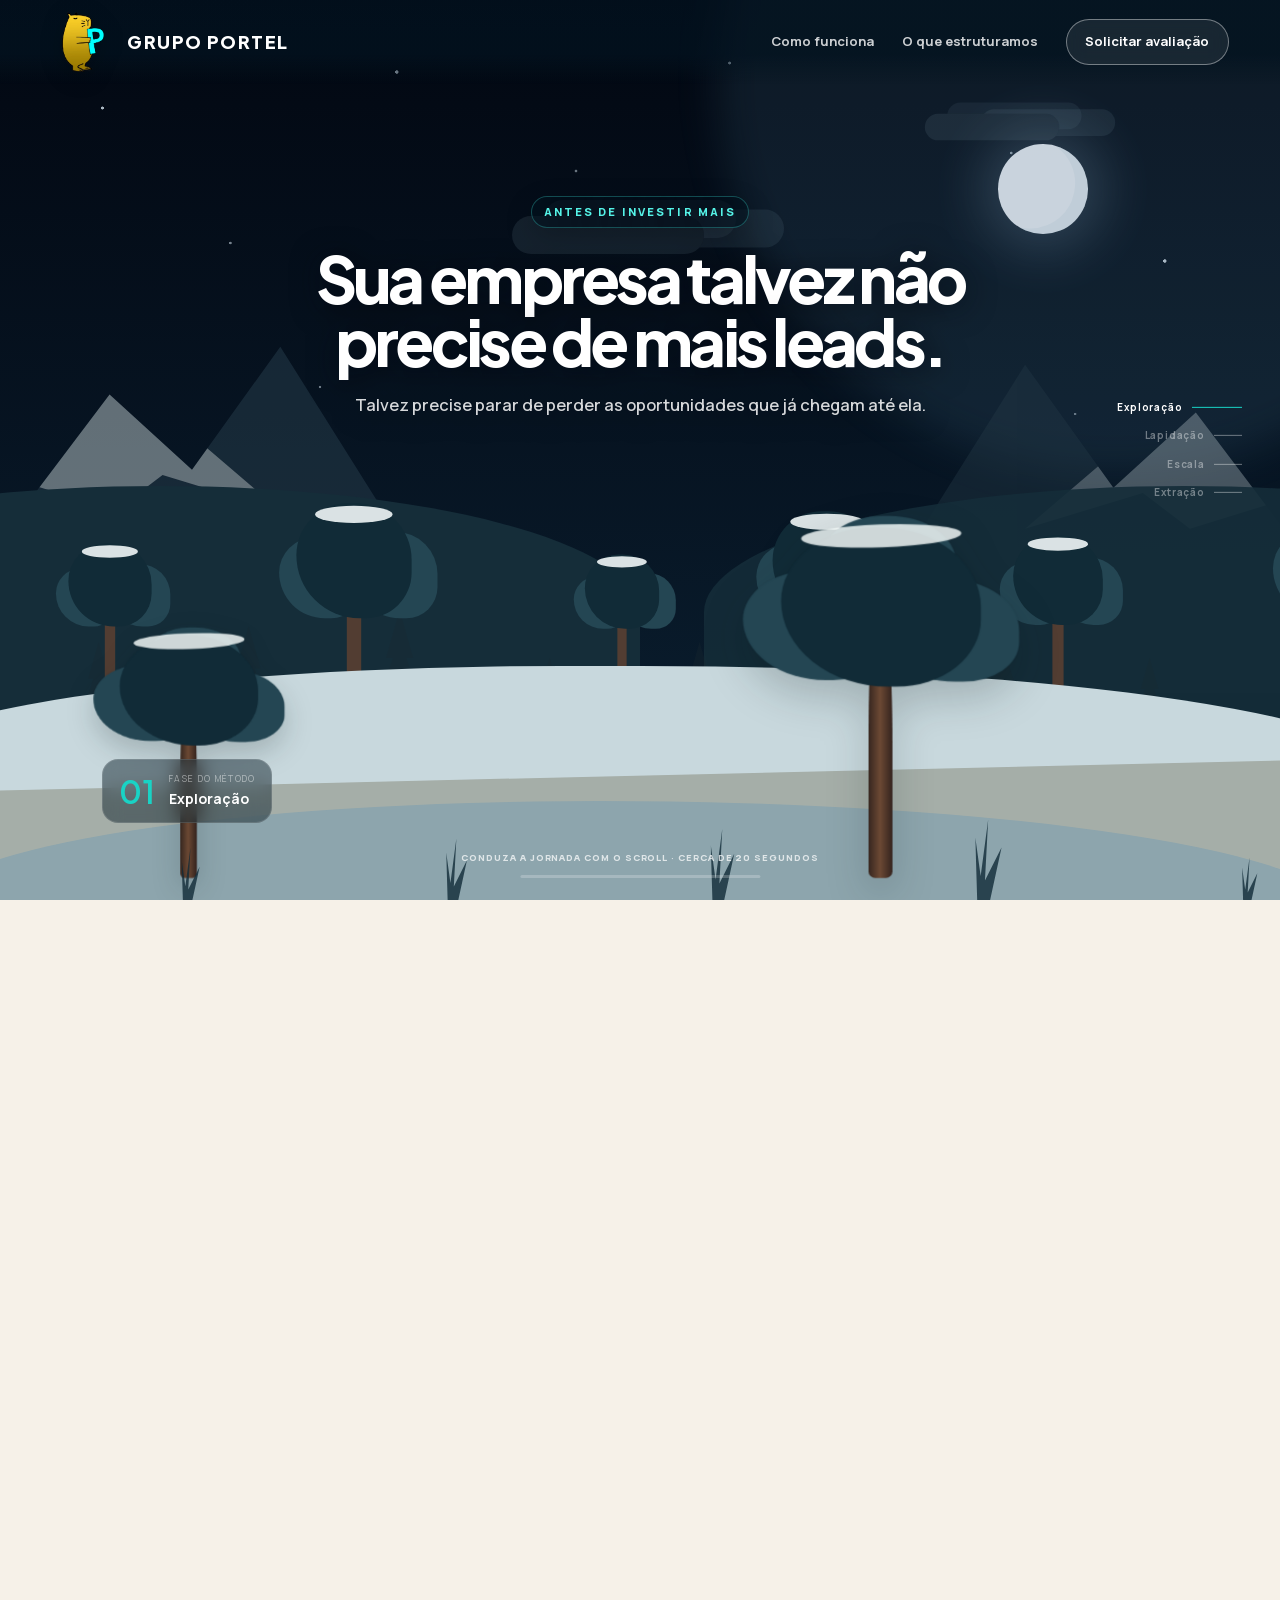
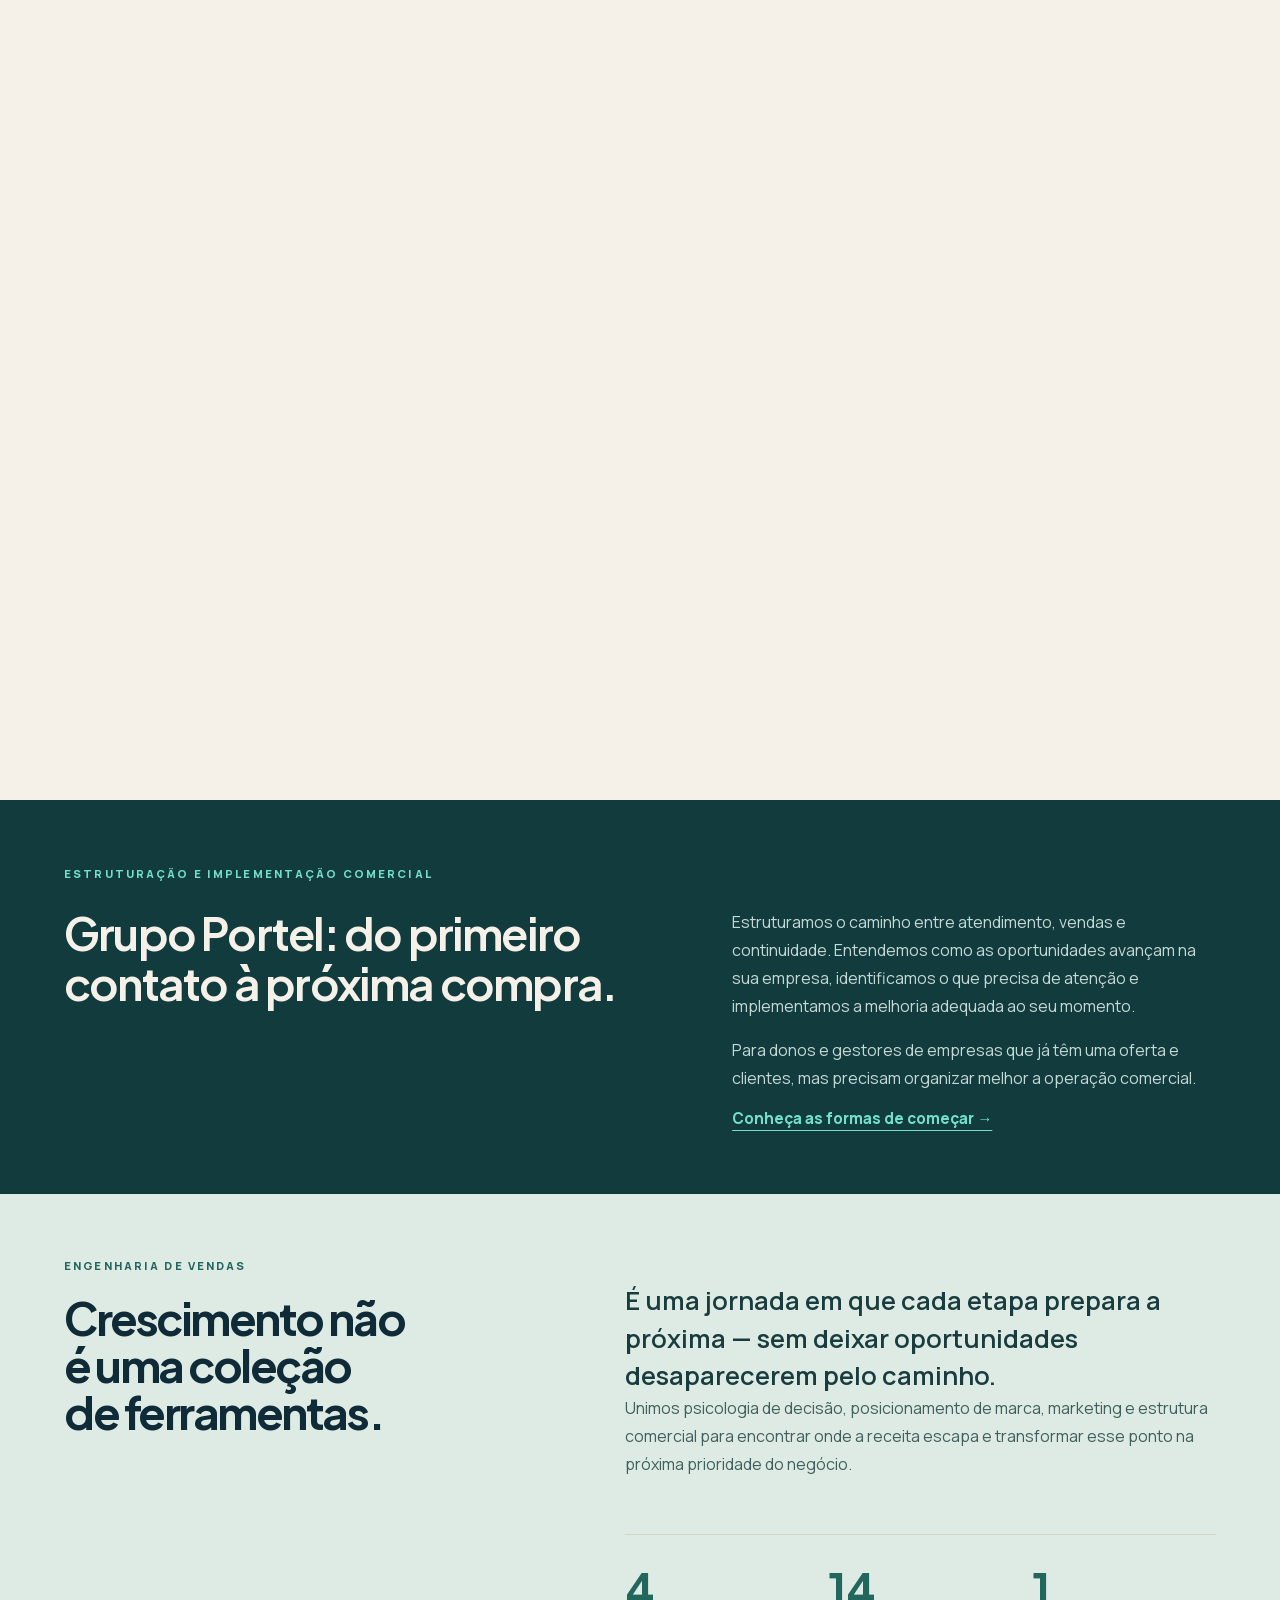
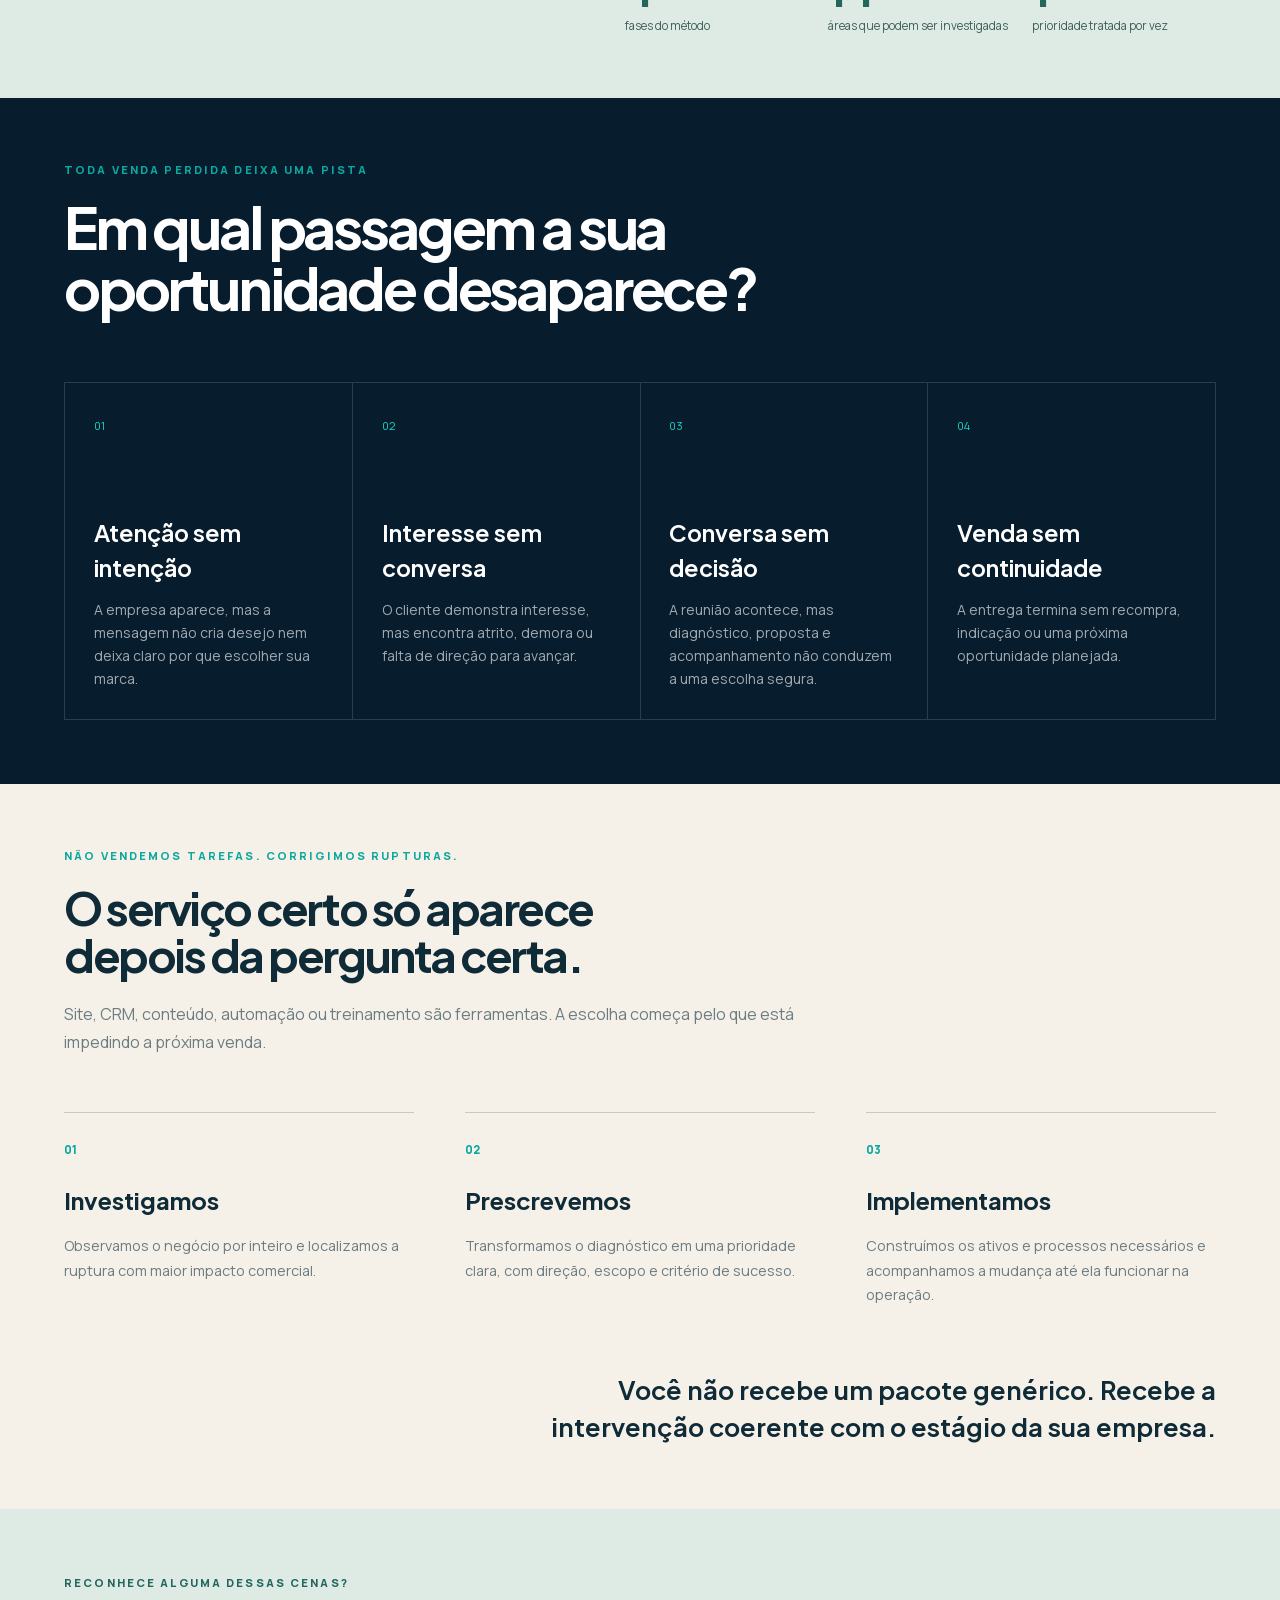
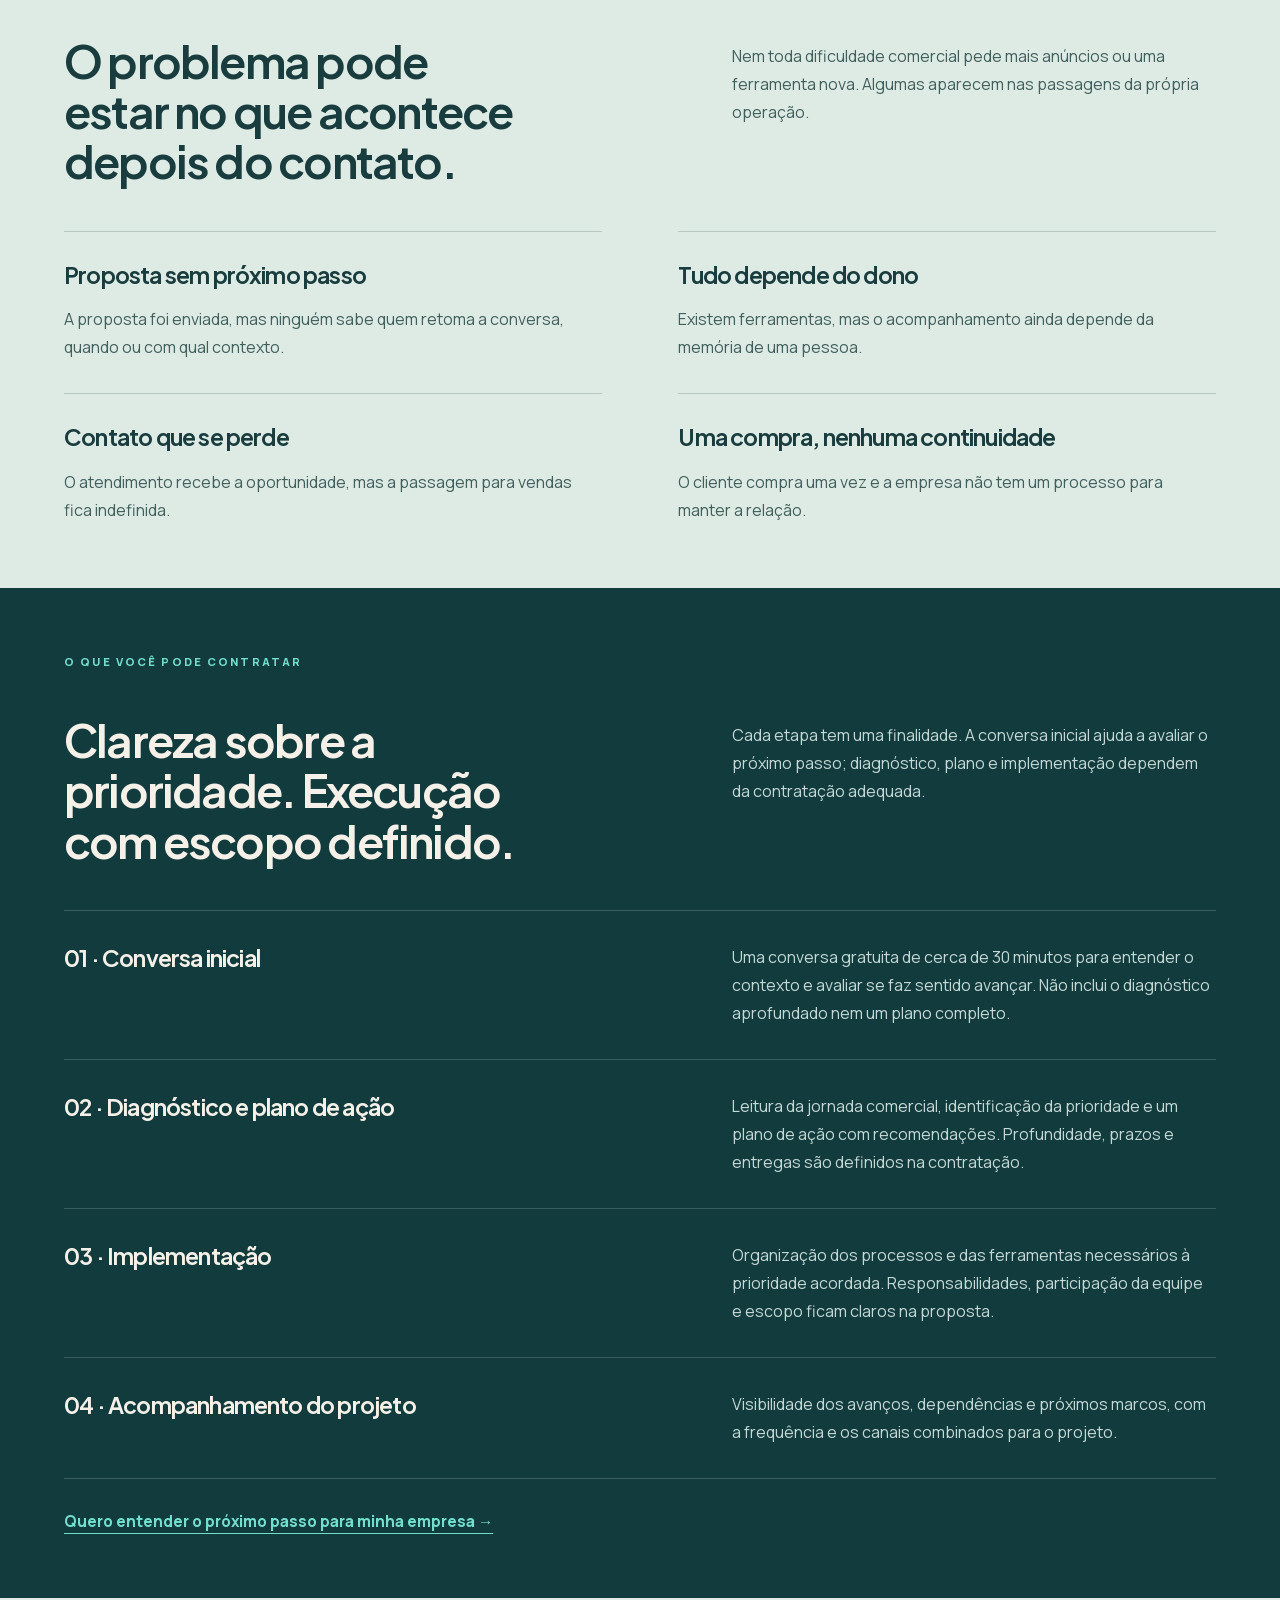
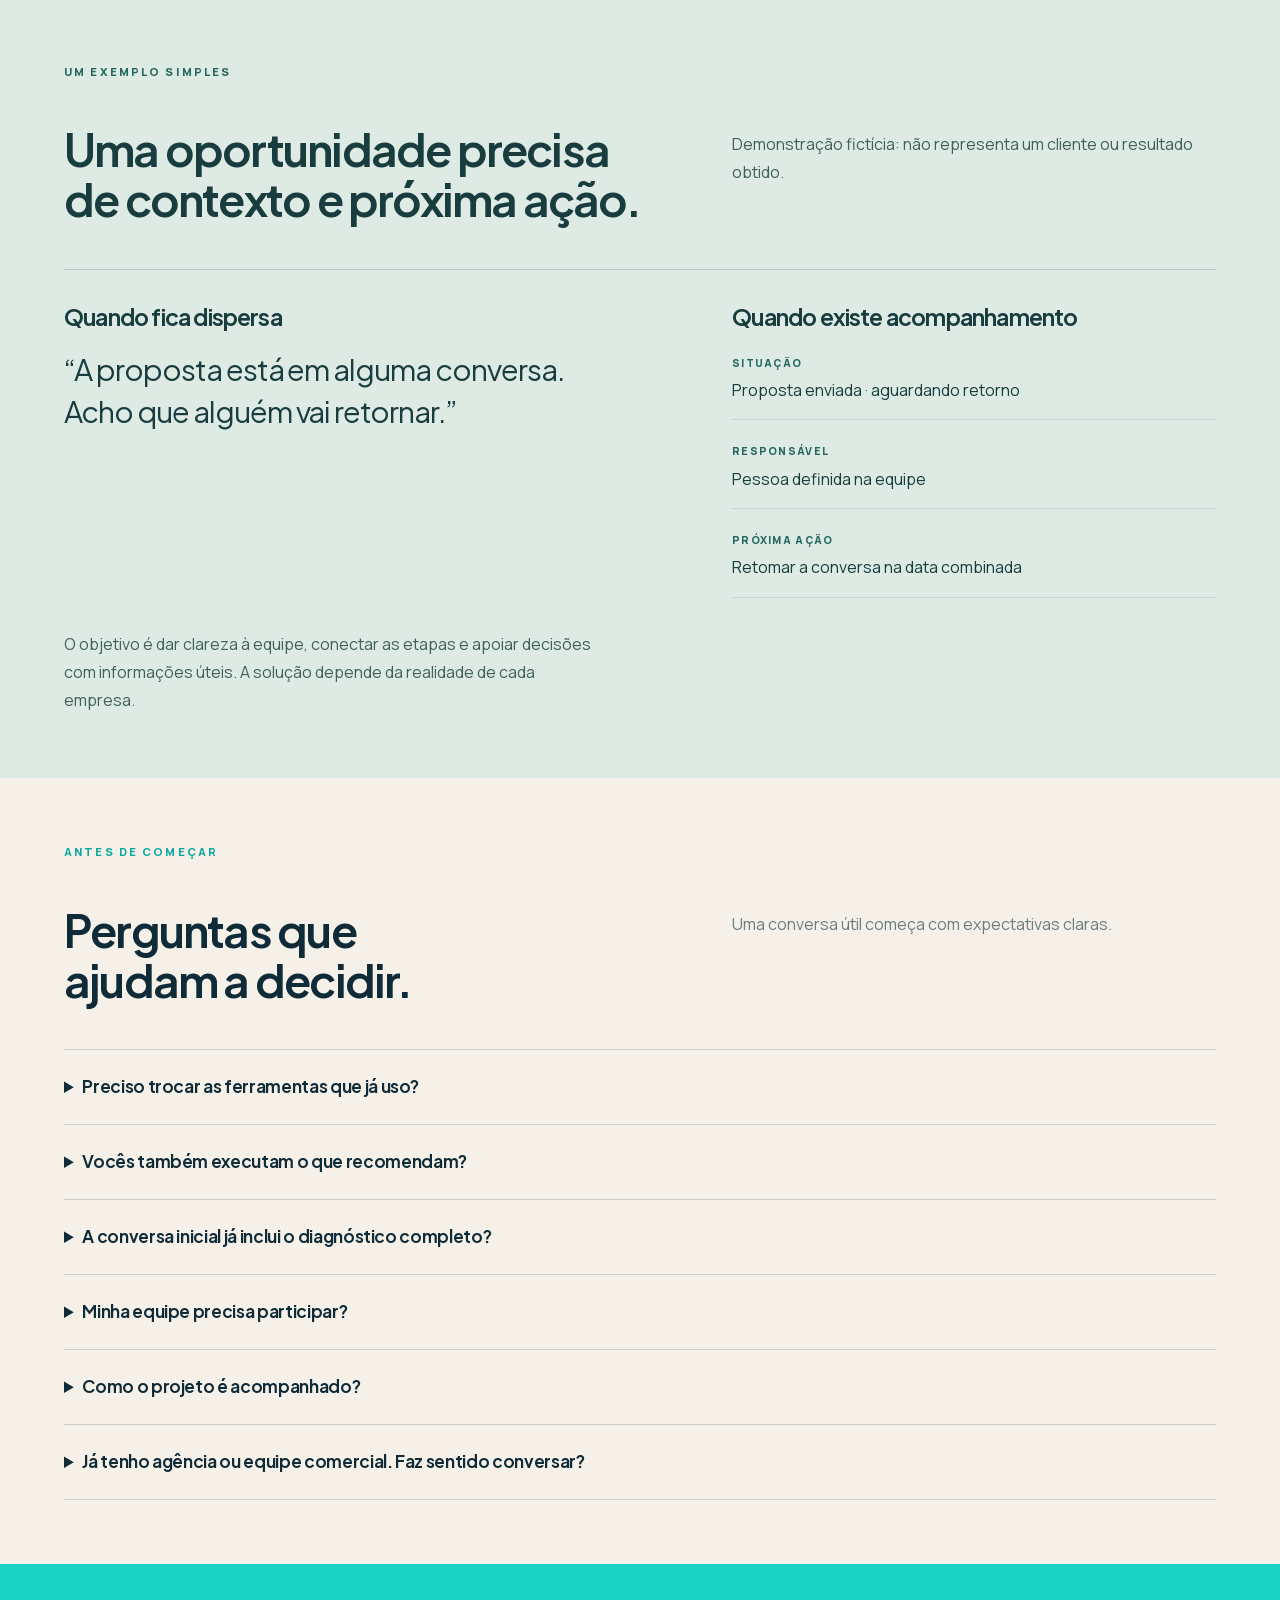
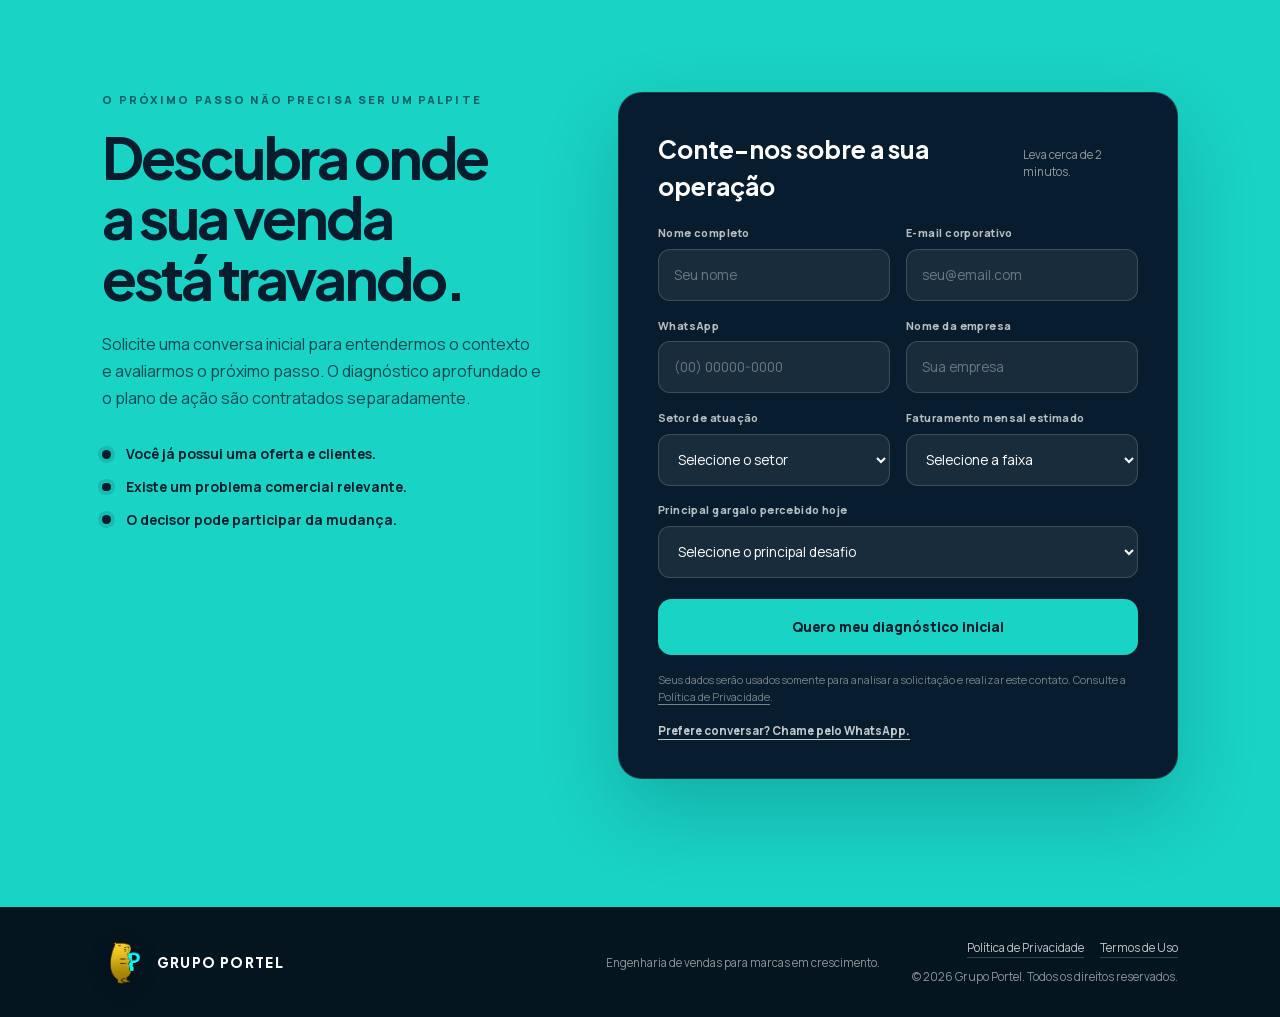
==== commit 467c6396: "Give content chapters contrasting surfaces and consistent spacing" ====
--- a/index.html
+++ b/index.html
@@ -120,4 +120,4 @@
 .__variable_plus_jakarta_sans_1ftl9zn { --font-display: 'Plus Jakarta Sans', 'Plus Jakarta Sans Fallback'; }
 </style>
 <link rel="stylesheet" href="/_next/static/css/mobile-performance-9a3d5e55.css" />
-<link rel="stylesheet" href="/assets/mobile-lite-v12.css"/><link rel="stylesheet" href="/assets/desktop-route-v1.css"/><link rel="canonical" href="https://grupoportel.com/"/><meta property="og:url" content="https://grupoportel.com/"/><meta property="og:site_name" content="Grupo Portel"/><meta name="referrer" content="strict-origin-when-cross-origin"/><link rel="stylesheet" href="/assets/public-content-v3.css"/><link rel="stylesheet" href="/assets/header-brand-v1.css"/><script type="application/ld+json">{"@context":"https://schema.org","@graph":[{"@type":"Organization","@id":"https://grupoportel.com/#organizacao","name":"Grupo Portel","url":"https://grupoportel.com/","logo":"https://grupoportel.com/assets/logo-grupo-portel.png","description":"O Grupo Portel conecta atendimento, vendas e continuidade. Conheça nosso diagnóstico, plano de ação e implementação comercial para organizar as oportunidades da sua empresa."},{"@type":"WebSite","@id":"https://grupoportel.com/#website","url":"https://grupoportel.com/","name":"Grupo Portel","publisher":{"@id":"https://grupoportel.com/#organizacao"},"inLanguage":"pt-BR"}]}</script><script defer src="/assets/header-theme-v2.js"></script><script defer src="/assets/content-motion-v1.js"></script></head><body class="__variable_manrope_0lv6qco __variable_plus_jakarta_sans_1ftl9zn"><main><a class="skip-link" href="#metodo">Pular animação</a><header class="site-header"><a class="brand" href="#inicio" aria-label="Grupo Portel — início"><span class="brand-mark"><img src="/assets/logo-grupo-portel.png" alt=""/></span><span>GRUPO PORTEL</span></a><nav aria-label="Navegação principal"><a href="#metodo">Como funciona</a><a href="#entregas">O que estruturamos</a><a class="nav-cta" href="#contato">Solicitar avaliação</a></nav></header><section class="journey" id="inicio" aria-label="As quatro fases do método Grupo Portel"><div class="journey-sticky " data-season="winter" style="--journey-progress:0"><div class="scene" aria-hidden="true"><div class="sky-glow"></div><div class="sun"></div><div class="cloud cloud-one"></div><div class="cloud cloud-two"></div><div class="mountain mountain-one"></div><div class="mountain mountain-two"></div><div class="far-hill far-hill-one"></div><div class="far-hill far-hill-two"></div><div class="distant-forest"><span style="--pine-x:0%;--pine-scale:0.62"></span><span style="--pine-x:8.5%;--pine-scale:0.73"></span><span style="--pine-x:17%;--pine-scale:0.84"></span><span style="--pine-x:25.5%;--pine-scale:0.95"></span><span style="--pine-x:34%;--pine-scale:0.62"></span><span style="--pine-x:42.5%;--pine-scale:0.73"></span><span style="--pine-x:51%;--pine-scale:0.84"></span><span style="--pine-x:59.5%;--pine-scale:0.95"></span><span style="--pine-x:68%;--pine-scale:0.62"></span><span style="--pine-x:76.5%;--pine-scale:0.73"></span><span style="--pine-x:85%;--pine-scale:0.84"></span><span style="--pine-x:93.5%;--pine-scale:0.95"></span><span style="--pine-x:102%;--pine-scale:0.62"></span><span style="--pine-x:110.5%;--pine-scale:0.73"></span><span style="--pine-x:119%;--pine-scale:0.84"></span></div><div class="snowfall"><span style="--x:0%;--size:3px;--duration:6s;--delay:0s;--flake-opacity:0.4"></span><span style="--x:37%;--size:4px;--duration:6.8s;--delay:-0.75s;--flake-opacity:0.5"></span><span style="--x:74%;--size:5px;--duration:7.6s;--delay:-1.5s;--flake-opacity:0.6000000000000001"></span><span style="--x:11%;--size:6px;--duration:8.4s;--delay:-2.25s;--flake-opacity:0.7000000000000001"></span><span style="--x:48%;--size:7px;--duration:9.2s;--delay:-3s;--flake-opacity:0.8"></span><span style="--x:85%;--size:3px;--duration:10s;--delay:-3.75s;--flake-opacity:0.4"></span><span style="--x:22%;--size:4px;--duration:10.8s;--delay:-4.5s;--flake-opacity:0.5"></span><span style="--x:59%;--size:5px;--duration:6s;--delay:-5.25s;--flake-opacity:0.6000000000000001"></span><span style="--x:96%;--size:6px;--duration:6.8s;--delay:-6s;--flake-opacity:0.7000000000000001"></span><span style="--x:33%;--size:7px;--duration:7.6s;--delay:-6.75s;--flake-opacity:0.8"></span><span style="--x:70%;--size:3px;--duration:8.4s;--delay:-7.5s;--flake-opacity:0.4"></span><span style="--x:7%;--size:4px;--duration:9.2s;--delay:0s;--flake-opacity:0.5"></span><span style="--x:44%;--size:5px;--duration:10s;--delay:-0.75s;--flake-opacity:0.6000000000000001"></span><span style="--x:81%;--size:6px;--duration:10.8s;--delay:-1.5s;--flake-opacity:0.7000000000000001"></span><span style="--x:18%;--size:7px;--duration:6s;--delay:-2.25s;--flake-opacity:0.8"></span><span style="--x:55%;--size:3px;--duration:6.8s;--delay:-3s;--flake-opacity:0.4"></span><span style="--x:92%;--size:4px;--duration:7.6s;--delay:-3.75s;--flake-opacity:0.5"></span><span style="--x:29%;--size:5px;--duration:8.4s;--delay:-4.5s;--flake-opacity:0.6000000000000001"></span><span style="--x:66%;--size:6px;--duration:9.2s;--delay:-5.25s;--flake-opacity:0.7000000000000001"></span><span style="--x:3%;--size:7px;--duration:10s;--delay:-6s;--flake-opacity:0.8"></span><span style="--x:40%;--size:3px;--duration:10.8s;--delay:-6.75s;--flake-opacity:0.4"></span><span style="--x:77%;--size:4px;--duration:6s;--delay:-7.5s;--flake-opacity:0.5"></span><span style="--x:14%;--size:5px;--duration:6.8s;--delay:0s;--flake-opacity:0.6000000000000001"></span><span style="--x:51%;--size:6px;--duration:7.6s;--delay:-0.75s;--flake-opacity:0.7000000000000001"></span><span style="--x:88%;--size:7px;--duration:8.4s;--delay:-1.5s;--flake-opacity:0.8"></span><span style="--x:25%;--size:3px;--duration:9.2s;--delay:-2.25s;--flake-opacity:0.4"></span><span style="--x:62%;--size:4px;--duration:10s;--delay:-3s;--flake-opacity:0.5"></span><span style="--x:99%;--size:5px;--duration:10.8s;--delay:-3.75s;--flake-opacity:0.6000000000000001"></span><span style="--x:36%;--size:6px;--duration:6s;--delay:-4.5s;--flake-opacity:0.7000000000000001"></span><span style="--x:73%;--size:7px;--duration:6.8s;--delay:-5.25s;--flake-opacity:0.8"></span><span style="--x:10%;--size:3px;--duration:7.6s;--delay:-6s;--flake-opacity:0.4"></span><span style="--x:47%;--size:4px;--duration:8.4s;--delay:-6.75s;--flake-opacity:0.5"></span></div><div class="rainfall"><span style="--rain-x:7%;--rain-length:12px;--rain-duration:0.48s;--rain-delay:0s;--rain-opacity:0.24"></span><span style="--rain-x:38%;--rain-length:16px;--rain-duration:0.535s;--rain-delay:-0.09s;--rain-opacity:0.33999999999999997"></span><span style="--rain-x:69%;--rain-length:20px;--rain-duration:0.59s;--rain-delay:-0.18s;--rain-opacity:0.44"></span><span style="--rain-x:100%;--rain-length:24px;--rain-duration:0.645s;--rain-delay:-0.27s;--rain-opacity:0.54"></span><span style="--rain-x:27%;--rain-length:28px;--rain-duration:0.7s;--rain-delay:-0.36s;--rain-opacity:0.64"></span><span style="--rain-x:58%;--rain-length:12px;--rain-duration:0.755s;--rain-delay:-0.44999999999999996s;--rain-opacity:0.24"></span><span style="--rain-x:89%;--rain-length:16px;--rain-duration:0.48s;--rain-delay:-0.54s;--rain-opacity:0.33999999999999997"></span><span style="--rain-x:16%;--rain-length:20px;--rain-duration:0.535s;--rain-delay:-0.63s;--rain-opacity:0.44"></span><span style="--rain-x:47%;--rain-length:24px;--rain-duration:0.59s;--rain-delay:-0.72s;--rain-opacity:0.54"></span><span style="--rain-x:78%;--rain-length:28px;--rain-duration:0.645s;--rain-delay:-0.8099999999999999s;--rain-opacity:0.64"></span><span style="--rain-x:5%;--rain-length:12px;--rain-duration:0.7s;--rain-delay:-0.8999999999999999s;--rain-opacity:0.24"></span><span style="--rain-x:36%;--rain-length:16px;--rain-duration:0.755s;--rain-delay:-0.99s;--rain-opacity:0.33999999999999997"></span><span style="--rain-x:67%;--rain-length:20px;--rain-duration:0.48s;--rain-delay:-1.08s;--rain-opacity:0.44"></span><span style="--rain-x:98%;--rain-length:24px;--rain-duration:0.535s;--rain-delay:0s;--rain-opacity:0.54"></span><span style="--rain-x:25%;--rain-length:28px;--rain-duration:0.59s;--rain-delay:-0.09s;--rain-opacity:0.64"></span><span style="--rain-x:56%;--rain-length:12px;--rain-duration:0.645s;--rain-delay:-0.18s;--rain-opacity:0.24"></span><span style="--rain-x:87%;--rain-length:16px;--rain-duration:0.7s;--rain-delay:-0.27s;--rain-opacity:0.33999999999999997"></span><span style="--rain-x:14%;--rain-length:20px;--rain-duration:0.755s;--rain-delay:-0.36s;--rain-opacity:0.44"></span><span style="--rain-x:45%;--rain-length:24px;--rain-duration:0.48s;--rain-delay:-0.44999999999999996s;--rain-opacity:0.54"></span><span style="--rain-x:76%;--rain-length:28px;--rain-duration:0.535s;--rain-delay:-0.54s;--rain-opacity:0.64"></span><span style="--rain-x:3%;--rain-length:12px;--rain-duration:0.59s;--rain-delay:-0.63s;--rain-opacity:0.24"></span><span style="--rain-x:34%;--rain-length:16px;--rain-duration:0.645s;--rain-delay:-0.72s;--rain-opacity:0.33999999999999997"></span><span style="--rain-x:65%;--rain-length:20px;--rain-duration:0.7s;--rain-delay:-0.8099999999999999s;--rain-opacity:0.44"></span><span style="--rain-x:96%;--rain-length:24px;--rain-duration:0.755s;--rain-delay:-0.8999999999999999s;--rain-opacity:0.54"></span><span style="--rain-x:23%;--rain-length:28px;--rain-duration:0.48s;--rain-delay:-0.99s;--rain-opacity:0.64"></span><span style="--rain-x:54%;--rain-length:12px;--rain-duration:0.535s;--rain-delay:-1.08s;--rain-opacity:0.24"></span><span style="--rain-x:85%;--rain-length:16px;--rain-duration:0.59s;--rain-delay:0s;--rain-opacity:0.33999999999999997"></span><span style="--rain-x:12%;--rain-length:20px;--rain-duration:0.645s;--rain-delay:-0.09s;--rain-opacity:0.44"></span><span style="--rain-x:43%;--rain-length:24px;--rain-duration:0.7s;--rain-delay:-0.18s;--rain-opacity:0.54"></span><span style="--rain-x:74%;--rain-length:28px;--rain-duration:0.755s;--rain-delay:-0.27s;--rain-opacity:0.64"></span><span style="--rain-x:1%;--rain-length:12px;--rain-duration:0.48s;--rain-delay:-0.36s;--rain-opacity:0.24"></span><span style="--rain-x:32%;--rain-length:16px;--rain-duration:0.535s;--rain-delay:-0.44999999999999996s;--rain-opacity:0.33999999999999997"></span><span style="--rain-x:63%;--rain-length:20px;--rain-duration:0.59s;--rain-delay:-0.54s;--rain-opacity:0.44"></span><span style="--rain-x:94%;--rain-length:24px;--rain-duration:0.645s;--rain-delay:-0.63s;--rain-opacity:0.54"></span><span style="--rain-x:21%;--rain-length:28px;--rain-duration:0.7s;--rain-delay:-0.72s;--rain-opacity:0.64"></span><span style="--rain-x:52%;--rain-length:12px;--rain-duration:0.755s;--rain-delay:-0.8099999999999999s;--rain-opacity:0.24"></span><span style="--rain-x:83%;--rain-length:16px;--rain-duration:0.48s;--rain-delay:-0.8999999999999999s;--rain-opacity:0.33999999999999997"></span><span style="--rain-x:10%;--rain-length:20px;--rain-duration:0.535s;--rain-delay:-0.99s;--rain-opacity:0.44"></span><span style="--rain-x:41%;--rain-length:24px;--rain-duration:0.59s;--rain-delay:-1.08s;--rain-opacity:0.54"></span><span style="--rain-x:72%;--rain-length:28px;--rain-duration:0.645s;--rain-delay:0s;--rain-opacity:0.64"></span><span style="--rain-x:103%;--rain-length:12px;--rain-duration:0.7s;--rain-delay:-0.09s;--rain-opacity:0.24"></span><span style="--rain-x:30%;--rain-length:16px;--rain-duration:0.755s;--rain-delay:-0.18s;--rain-opacity:0.33999999999999997"></span></div><div class="grove"><span class="tree tree-1"></span><span class="tree tree-2"></span><span class="tree tree-3"></span><span class="tree tree-4"></span><span class="tree tree-5"></span><span class="tree tree-6"></span><span class="tree tree-7"></span></div><div class="flowers"><span style="--flower-x:5%;--flower-y:7%"></span><span style="--flower-x:22%;--flower-y:9%"></span><span style="--flower-x:39%;--flower-y:11%"></span><span style="--flower-x:56%;--flower-y:13%"></span><span style="--flower-x:73%;--flower-y:7%"></span><span style="--flower-x:90%;--flower-y:9%"></span><span style="--flower-x:11%;--flower-y:11%"></span><span style="--flower-x:28%;--flower-y:13%"></span><span style="--flower-x:45%;--flower-y:7%"></span><span style="--flower-x:62%;--flower-y:9%"></span><span style="--flower-x:79%;--flower-y:11%"></span></div><div class="falling-leaves"><span style="--leaf-x:4%;--leaf-y:-5%;--leaf-duration:7s;--leaf-delay:0s;--leaf-color:hsl(24 72% 48%)"></span><span style="--leaf-x:33%;--leaf-y:-13%;--leaf-duration:7.7s;--leaf-delay:-0.8s;--leaf-color:hsl(37 72% 48%)"></span><span style="--leaf-x:62%;--leaf-y:-21%;--leaf-duration:8.4s;--leaf-delay:-1.6s;--leaf-color:hsl(50 72% 48%)"></span><span style="--leaf-x:91%;--leaf-y:-29%;--leaf-duration:9.1s;--leaf-delay:-2.4000000000000004s;--leaf-color:hsl(24 72% 48%)"></span><span style="--leaf-x:24%;--leaf-y:-37%;--leaf-duration:9.8s;--leaf-delay:-3.2s;--leaf-color:hsl(37 72% 48%)"></span><span style="--leaf-x:53%;--leaf-y:-5%;--leaf-duration:10.5s;--leaf-delay:-4s;--leaf-color:hsl(50 72% 48%)"></span><span style="--leaf-x:82%;--leaf-y:-13%;--leaf-duration:7s;--leaf-delay:-4.800000000000001s;--leaf-color:hsl(24 72% 48%)"></span><span style="--leaf-x:15%;--leaf-y:-21%;--leaf-duration:7.7s;--leaf-delay:-5.6000000000000005s;--leaf-color:hsl(37 72% 48%)"></span><span style="--leaf-x:44%;--leaf-y:-29%;--leaf-duration:8.4s;--leaf-delay:-6.4s;--leaf-color:hsl(50 72% 48%)"></span><span style="--leaf-x:73%;--leaf-y:-37%;--leaf-duration:9.1s;--leaf-delay:0s;--leaf-color:hsl(24 72% 48%)"></span><span style="--leaf-x:6%;--leaf-y:-5%;--leaf-duration:9.8s;--leaf-delay:-0.8s;--leaf-color:hsl(37 72% 48%)"></span><span style="--leaf-x:35%;--leaf-y:-13%;--leaf-duration:10.5s;--leaf-delay:-1.6s;--leaf-color:hsl(50 72% 48%)"></span><span style="--leaf-x:64%;--leaf-y:-21%;--leaf-duration:7s;--leaf-delay:-2.4000000000000004s;--leaf-color:hsl(24 72% 48%)"></span><span style="--leaf-x:93%;--leaf-y:-29%;--leaf-duration:7.7s;--leaf-delay:-3.2s;--leaf-color:hsl(37 72% 48%)"></span></div><div class="ground-back"></div><div class="path"></div><div class="ground-front"></div><div class="rough-capybara    " title="Capivara atravessando as quatro estações"><span class="rough-capy-sprite rough-transition"></span><span class="rough-capy-sprite rough-walk"></span></div><div class="foreground-grove"><span class="foreground-tree foreground-tree-1"></span><span class="foreground-tree foreground-tree-2"></span><span class="foreground-tree foreground-tree-3"></span><span class="foreground-tree foreground-tree-4"></span><span class="foreground-tree foreground-tree-5"></span><span class="foreground-tree foreground-tree-6"></span></div><div class="foreground-meadow"><span style="--grass-x:0%;--grass-scale:0.72"></span><span style="--grass-x:9.2%;--grass-scale:0.85"></span><span style="--grass-x:18.4%;--grass-scale:0.98"></span><span style="--grass-x:27.599999999999998%;--grass-scale:1.1099999999999999"></span><span style="--grass-x:36.8%;--grass-scale:1.24"></span><span style="--grass-x:46%;--grass-scale:0.72"></span><span style="--grass-x:55.199999999999996%;--grass-scale:0.85"></span><span style="--grass-x:64.39999999999999%;--grass-scale:0.98"></span><span style="--grass-x:73.6%;--grass-scale:1.1099999999999999"></span><span style="--grass-x:82.8%;--grass-scale:1.24"></span><span style="--grass-x:92%;--grass-scale:0.72"></span><span style="--grass-x:101.19999999999999%;--grass-scale:0.85"></span><span style="--grass-x:110.39999999999999%;--grass-scale:0.98"></span><span style="--grass-x:119.6%;--grass-scale:1.1099999999999999"></span><span style="--grass-x:128.79999999999998%;--grass-scale:1.24"></span><span style="--grass-x:138%;--grass-scale:0.72"></span><span style="--grass-x:147.2%;--grass-scale:0.85"></span><span style="--grass-x:156.39999999999998%;--grass-scale:0.98"></span><span style="--grass-x:165.6%;--grass-scale:1.1099999999999999"></span><span style="--grass-x:174.79999999999998%;--grass-scale:1.24"></span><span style="--grass-x:184%;--grass-scale:0.72"></span><span style="--grass-x:193.2%;--grass-scale:0.85"></span><span style="--grass-x:202.39999999999998%;--grass-scale:0.98"></span><span style="--grass-x:211.6%;--grass-scale:1.1099999999999999"></span></div></div><div class="journey-story" aria-hidden="true"><article class="story-chapter" style="--story-x:0;--story-opacity:1;--story-blur:0px;--story-scale:1"><div class="story-copy"><p class="story-kicker">Antes de investir mais</p><h1 class="story-title">Sua empresa talvez não precise de mais leads.</h1><p class="story-body">Talvez precise parar de perder as oportunidades que já chegam até ela.</p></div></article><article class="story-chapter" style="--story-x:-38;--story-opacity:0;--story-blur:9px;--story-scale:0.965"><div class="story-copy"><p class="story-kicker">O vazamento é invisível</p><h2 class="story-title">A venda raramente se perde em um único lugar.</h2><p class="story-body">Ela desaparece entre mensagem, atendimento, proposta e acompanhamento.</p></div></article><article class="story-chapter" style="--story-x:-38;--story-opacity:0;--story-blur:9px;--story-scale:0.965"><div class="story-copy"><p class="story-kicker">Diagnóstico antes do pacote</p><h2 class="story-title">Por isso não começamos vendendo uma solução pronta.</h2><p class="story-body">Primeiro encontramos a ruptura. Depois prescrevemos a prioridade.</p></div></article><article class="story-chapter" style="--story-x:-38;--story-opacity:0;--story-blur:9px;--story-scale:0.965"><div class="story-copy"><p class="story-kicker">Uma jornada conectada</p><h2 class="story-title">Conectamos marca, marketing e vendas.</h2><p class="story-body">Para transformar atenção em decisão, venda e recorrência.</p></div></article></div><p class="sr-only" aria-live="polite">Sua empresa talvez não precise de mais leads.<!-- --> <!-- -->Talvez precise parar de perder as oportunidades que já chegam até ela.</p><div class="chapter-meta"><span>01</span><div><small>FASE DO MÉTODO</small><strong>Exploração</strong></div></div><div class="season-rail" aria-hidden="true"><span class="active"><i></i> <!-- -->Exploração</span><span class=""><i></i> <!-- -->Lapidação</span><span class=""><i></i> <!-- -->Escala</span><span class=""><i></i> <!-- -->Extração</span></div><div class="scroll-prompt " aria-live="polite"><span>Conduza a jornada com o scroll · cerca de 20 segundos</span><div class="timeline-track" aria-hidden="true"><i style="transform:scaleX(0)"></i></div></div></div></section><section id="sobre" class="public-section"><p class="section-kicker">ESTRUTURAÇÃO E IMPLEMENTAÇÃO COMERCIAL</p><h2>Grupo Portel: do primeiro contato à próxima compra.</h2><p>Estruturamos o caminho entre atendimento, vendas e continuidade. Entendemos como as oportunidades avançam na sua empresa, identificamos o que precisa de atenção e implementamos a melhoria adequada ao seu momento.</p><p>Para donos e gestores de empresas que já têm uma oferta e clientes, mas precisam organizar melhor a operação comercial.</p><a class="public-link" href="#entregas">Conheça as formas de começar →</a></section><section class="method-section" id="metodo"><div class="section-heading"><p class="section-kicker">ENGENHARIA DE VENDAS</p><h2>Crescimento não é uma coleção de ferramentas.</h2></div><div class="method-copy"><p class="large-copy">É uma jornada em que cada etapa prepara a próxima — sem deixar oportunidades desaparecerem pelo caminho.</p><p>Unimos psicologia de decisão, posicionamento de marca, marketing e estrutura comercial para encontrar onde a receita escapa e transformar esse ponto na próxima prioridade do negócio.</p><div class="numbers"><div><strong>4</strong><span>fases do método</span></div><div><strong>14</strong><span>áreas que podem ser investigadas</span></div><div><strong>1</strong><span>prioridade tratada por vez</span></div></div></div></section><section class="services-section" id="atuacao"><div class="section-heading compact"><p class="section-kicker">TODA VENDA PERDIDA DEIXA UMA PISTA</p><h2>Em qual passagem a sua oportunidade desaparece?</h2></div><div class="leak-grid"><article class="leak-card"><span>0<!-- -->1</span><h3>Atenção sem intenção</h3><p>A empresa aparece, mas a mensagem não cria desejo nem deixa claro por que escolher sua marca.</p></article><article class="leak-card"><span>0<!-- -->2</span><h3>Interesse sem conversa</h3><p>O cliente demonstra interesse, mas encontra atrito, demora ou falta de direção para avançar.</p></article><article class="leak-card"><span>0<!-- -->3</span><h3>Conversa sem decisão</h3><p>A reunião acontece, mas diagnóstico, proposta e acompanhamento não conduzem a uma escolha segura.</p></article><article class="leak-card"><span>0<!-- -->4</span><h3>Venda sem continuidade</h3><p>A entrega termina sem recompra, indicação ou uma próxima oportunidade planejada.</p></article></div></section><section class="process-section"><div class="section-heading process-heading"><p class="section-kicker">NÃO VENDEMOS TAREFAS. CORRIGIMOS RUPTURAS.</p><h2>O serviço certo só aparece depois da pergunta certa.</h2><p>Site, CRM, conteúdo, automação ou treinamento são ferramentas. A escolha começa pelo que está impedindo a próxima venda.</p></div><div class="process-steps"><article><span>01</span><h3>Investigamos</h3><p>Observamos o negócio por inteiro e localizamos a ruptura com maior impacto comercial.</p></article><article><span>02</span><h3>Prescrevemos</h3><p>Transformamos o diagnóstico em uma prioridade clara, com direção, escopo e critério de sucesso.</p></article><article><span>03</span><h3>Implementamos</h3><p>Construímos os ativos e processos necessários e acompanhamos a mudança até ela funcionar na operação.</p></article></div><p class="process-conclusion">Você não recebe um pacote genérico. Recebe a intervenção coerente com o estágio da sua empresa.</p></section><section id="situacoes" class="public-section"><div class="public-heading"><p class="section-kicker">RECONHECE ALGUMA DESSAS CENAS?</p><h2>O problema pode estar no que acontece depois do contato.</h2><p>Nem toda dificuldade comercial pede mais anúncios ou uma ferramenta nova. Algumas aparecem nas passagens da própria operação.</p></div><div class="public-grid"><article class="public-card"><h3>Proposta sem próximo passo</h3><p>A proposta foi enviada, mas ninguém sabe quem retoma a conversa, quando ou com qual contexto.</p></article><article class="public-card"><h3>Tudo depende do dono</h3><p>Existem ferramentas, mas o acompanhamento ainda depende da memória de uma pessoa.</p></article><article class="public-card"><h3>Contato que se perde</h3><p>O atendimento recebe a oportunidade, mas a passagem para vendas fica indefinida.</p></article><article class="public-card"><h3>Uma compra, nenhuma continuidade</h3><p>O cliente compra uma vez e a empresa não tem um processo para manter a relação.</p></article></div></section><section id="entregas" class="public-section"><div class="public-heading"><p class="section-kicker">O QUE VOCÊ PODE CONTRATAR</p><h2>Clareza sobre a prioridade. Execução com escopo definido.</h2><p>Cada etapa tem uma finalidade. A conversa inicial ajuda a avaliar o próximo passo; diagnóstico, plano e implementação dependem da contratação adequada.</p></div><div class="public-grid"><article class="public-card"><h3>01 · Conversa inicial</h3><p>Uma conversa gratuita de cerca de 30 minutos para entender o contexto e avaliar se faz sentido avançar. Não inclui o diagnóstico aprofundado nem um plano completo.</p></article><article class="public-card"><h3>02 · Diagnóstico e plano de ação</h3><p>Leitura da jornada comercial, identificação da prioridade e um plano de ação com recomendações. Profundidade, prazos e entregas são definidos na contratação.</p></article><article class="public-card"><h3>03 · Implementação</h3><p>Organização dos processos e das ferramentas necessários à prioridade acordada. Responsabilidades, participação da equipe e escopo ficam claros na proposta.</p></article><article class="public-card"><h3>04 · Acompanhamento do projeto</h3><p>Visibilidade dos avanços, dependências e próximos marcos, com a frequência e os canais combinados para o projeto.</p></article></div><a class="public-link" href="#contato">Quero entender o próximo passo para minha empresa →</a></section><section id="exemplo" class="public-section"><div class="public-heading"><p class="section-kicker">UM EXEMPLO SIMPLES</p><h2>Uma oportunidade precisa de contexto e próxima ação.</h2><p>Demonstração fictícia: não representa um cliente ou resultado obtido.</p></div><div class="public-example"><div><h3>Quando fica dispersa</h3><p>“A proposta está em alguma conversa. Acho que alguém vai retornar.”</p></div><div><h3>Quando existe acompanhamento</h3><dl><dt>Situação</dt><dd>Proposta enviada · aguardando retorno</dd><dt>Responsável</dt><dd>Pessoa definida na equipe</dd><dt>Próxima ação</dt><dd>Retomar a conversa na data combinada</dd></dl></div></div><p>O objetivo é dar clareza à equipe, conectar as etapas e apoiar decisões com informações úteis. A solução depende da realidade de cada empresa.</p></section><section id="perguntas" class="public-section"><div class="public-heading"><p class="section-kicker">ANTES DE COMEÇAR</p><h2>Perguntas que ajudam a decidir.</h2><p>Uma conversa útil começa com expectativas claras.</p></div><details class="public-faq"><summary>Preciso trocar as ferramentas que já uso?</summary><p>Primeiro avaliamos o que existe e onde a operação precisa de atenção. Uma troca só faz sentido quando contribui para a prioridade definida; não é uma condição para conversar.</p></details><details class="public-faq"><summary>Vocês também executam o que recomendam?</summary><p>Sim. A implementação pode ser contratada com escopo, responsabilidades e entregas definidos. Contratar um diagnóstico não inclui automaticamente toda a execução.</p></details><details class="public-faq"><summary>A conversa inicial já inclui o diagnóstico completo?</summary><p>Não. Ela serve para entender o contexto e avaliar o próximo passo. O diagnóstico aprofundado e o Plano de Ação Estratégico são entregas contratadas separadamente.</p></details><details class="public-faq"><summary>Minha equipe precisa participar?</summary><p>Conforme o projeto, precisamos de informações, aprovações e da participação de quem atua nas etapas envolvidas. Essa colaboração é combinada antes da execução.</p></details><details class="public-faq"><summary>Como o projeto é acompanhado?</summary><p>Os avanços, as dependências e os próximos marcos são comunicados pelos canais e na frequência acordados para o escopo contratado.</p></details><details class="public-faq"><summary>Já tenho agência ou equipe comercial. Faz sentido conversar?</summary><p>Pode fazer. Avaliamos como o trabalho atual se conecta ao atendimento, às vendas e à continuidade. A necessidade de intervenção depende do contexto, sem presumir que o trabalho existente deva ser substituído.</p></details></section><section class="contact-section" id="contato"><div class="contact-copy"><p class="section-kicker">O PRÓXIMO PASSO NÃO PRECISA SER UM PALPITE</p><h2>Descubra onde a sua venda está travando.</h2><p>Solicite uma conversa inicial para entendermos o contexto e avaliarmos o próximo passo. O diagnóstico aprofundado e o plano de ação são contratados separadamente.</p><ul class="contact-fit-list"><li>Você já possui uma oferta e clientes.</li><li>Existe um problema comercial relevante.</li><li>O decisor pode participar da mudança.</li></ul></div><form class="diagnosis-form" aria-label="Solicitação de avaliação comercial inicial" action="/api/avaliacao" method="POST"><div class="form-guard" aria-hidden="true"><label>Deixe este campo vazio<input type="text" name="website" tabindex="-1" autocomplete="off" maxlength="200"/></label></div><div class="form-intro"><strong>Conte-nos sobre a sua operação</strong><span>Leva cerca de 2 minutos.</span></div><div class="form-row"><label><span>Nome completo</span><input type="text" required="" autoComplete="name" placeholder="Seu nome" name="Nome"/></label><label><span>E-mail corporativo</span><input type="email" required="" autoComplete="email" placeholder="seu@email.com" name="Email"/></label></div><div class="form-row"><label><span>WhatsApp</span><input type="tel" required="" autoComplete="tel" placeholder="(00) 00000-0000" name="Telefone"/></label><label><span>Nome da empresa</span><input type="text" required="" autoComplete="organization" placeholder="Sua empresa" name="Empresa"/></label></div><div class="form-row"><label><span>Setor de atuação</span><select name="Setor" required=""><option value="" disabled="" selected="">Selecione o setor</option><option value="Serviços B2B">Serviços B2B</option><option value="Indústria">Indústria / Manufatura</option><option value="Tecnologia">Tecnologia / SaaS</option><option value="Varejo">Varejo de Alta Renda</option><option value="Agronegócio">Agronegócio</option><option value="Outros">Outros</option></select></label><label><span>Faturamento mensal estimado</span><select name="Faturamento" required=""><option value="" disabled="" selected="">Selecione a faixa</option><option value="Até R$ 50k">Até R$ 50 mil</option><option value="R$ 51k a R$ 200k">R$ 51 mil a R$ 200 mil</option><option value="R$ 201k a R$ 500k">R$ 201 mil a R$ 500 mil</option><option value="Acima de R$ 500k">Acima de R$ 500 mil</option></select></label></div><label><span>Principal gargalo percebido hoje</span><select name="Gargalo" required=""><option value="" disabled="" selected="">Selecione o principal desafio</option><option value="Posicionamento ou oferta">Posicionamento ou oferta pouco clara</option><option value="Aquisição">Poucas oportunidades ou dependência de indicação</option><option value="Funil ou CRM">Leads se perdem no funil ou no CRM</option><option value="Conversão comercial">Baixa conversão em reuniões e propostas</option><option value="Retenção ou recompra">Pouca retenção, recompra ou indicação</option><option value="Sem clareza">Ainda não sei onde está o gargalo</option></select></label><button class="form-submit" type="submit">Quero meu diagnóstico inicial</button><p class="form-privacy">Seus dados serão usados somente para analisar a solicitação e realizar este contato. Consulte a <a href="/privacidade/">Política de Privacidade</a>.</p><a class="form-whatsapp" href="https://wa.me/5521997857460" target="_blank" rel="noreferrer">Prefere conversar? Chame pelo WhatsApp.</a></form></section><footer><div class="brand"><span class="brand-mark"><img src="/assets/logo-grupo-portel.png" alt=""/></span><span>GRUPO PORTEL</span></div><p>Engenharia de vendas para marcas em crescimento.</p><div class="footer-meta"><nav aria-label="Documentos legais"><a href="/privacidade/">Política de Privacidade</a><a href="/termos/">Termos de Uso</a></nav><p>© 2026 Grupo Portel. Todos os direitos reservados.</p></div></footer></main><script type="module">if(document.documentElement.classList.contains("mobile-lite")){import("/assets/mobile-lite-v14.js")}else{import("/_next/static/chunks/index-public-content-v2.js")}</script><script>((self[Symbol.for("vinext.navigationRuntime")]??={bootstrap:{routeManifest:null},functions:{}}).bootstrap.rsc??={rsc:[]}).rsc.push("2:I[\"8c0f216c4604\",[],\"Children\",1]\n")</script><script>((self[Symbol.for("vinext.navigationRuntime")]??={bootstrap:{routeManifest:null},functions:{}}).bootstrap.rsc??={rsc:[]}).rsc.push("3:I[\"593f344dc510\",[],\"GlobalErrorBoundary\",1]\n")</script><script>((self[Symbol.for("vinext.navigationRuntime")]??={bootstrap:{routeManifest:null},functions:{}}).bootstrap.rsc??={rsc:[]}).rsc.push("4:I[\"0b874ad30386\",[],\"default\",1]\n")</script><script>((self[Symbol.for("vinext.navigationRuntime")]??={bootstrap:{routeManifest:null},functions:{}}).bootstrap.rsc??={rsc:[]}).rsc.push("5:I[\"593f344dc510\",[],\"ErrorBoundary\",1]\n")</script><script>((self[Symbol.for("vinext.navigationRuntime")]??={bootstrap:{routeManifest:null},functions:{}}).bootstrap.rsc??={rsc:[]}).rsc.push("6:I[\"15c18cfaeeff\",[],\"LayoutSegmentProvider\",1]\n")</script><script>((self[Symbol.for("vinext.navigationRuntime")]??={bootstrap:{routeManifest:null},functions:{}}).bootstrap.rsc??={rsc:[]}).rsc.push("7:I[\"8c0f216c4604\",[],\"Slot\",1]\n")</script><script>((self[Symbol.for("vinext.navigationRuntime")]??={bootstrap:{routeManifest:null},functions:{}}).bootstrap.rsc??={rsc:[]}).rsc.push("8:I[\"9276801271d6\",[],\"AppRouterScrollTarget\",1]\n")</script><script>((self[Symbol.for("vinext.navigationRuntime")]??={bootstrap:{routeManifest:null},functions:{}}).bootstrap.rsc??={rsc:[]}).rsc.push("9:I[\"593f344dc510\",[],\"RedirectBoundary\",1]\n")</script><script>((self[Symbol.for("vinext.navigationRuntime")]??={bootstrap:{routeManifest:null},functions:{}}).bootstrap.rsc??={rsc:[]}).rsc.push(":HL[\"/_next/static/css/index.C528u4CT.css\",\"style\"     ]\n")</script><script>((self[Symbol.for("vinext.navigationRuntime")]??={bootstrap:{routeManifest:null},functions:{}}).bootstrap.rsc??={rsc:[]}).rsc.push(":HL[\"/assets/capy-transition-rough.png\",\"image\"]\n")</script><script>((self[Symbol.for("vinext.navigationRuntime")]??={bootstrap:{routeManifest:null},functions:{}}).bootstrap.rsc??={rsc:[]}).rsc.push(":HL[\"/assets/capy-walk-rough.png\",\"image\"]\n")</script><script>((self[Symbol.for("vinext.navigationRuntime")]??={bootstrap:{routeManifest:null},functions:{}}).bootstrap.rsc??={rsc:[]}).rsc.push("0:{\"__route\":\"route:/\",\"__interceptionContext\":null,\"__layoutIds\":[\"layout:/\"],\"__rootLayout\":\"/\",\"__sourcePage\":\"/page\",\"page:/\":\"$L1\",\"layout:/\":[[[[\"$\",\"link\",\"css:/_next/static/css/index.C528u4CT.css\",{\"rel\":\"stylesheet\",\"precedence\":\"vite-rsc/importer-resources\",\"href\":\"/_next/static/css/index.C528u4CT.css\",\"data-rsc-css-href\":\"/_next/static/css/index.C528u4CT.css\"}],\"$undefined\"],[\"$\",\"html\",null,{\"lang\":\"pt-BR\",\"children\":[[\"$\",\"head\",null,{\"children\":[[\"$\",\"link\",null,{\"rel\":\"preload\",\"as\":\"image\",\"href\":\"/assets/capy-transition-rough.png\"}],[\"$\",\"link\",null,{\"rel\":\"preload\",\"as\":\"image\",\"href\":\"/assets/capy-walk-rough.png\"}]]}],[\"$\",\"body\",null,{\"className\":\"__variable_manrope_0lv6qco __variable_plus_jakarta_sans_1ftl9zn\",\"children\":[\"$\",\"$L2\",null,{}]}]]}]],null],\"route:/\":[[[\"$\",\"meta\",null,{\"charSet\":\"utf-8\"}],[[\"$\",\"title\",\"0\",{\"children\":\"Grupo Portel | Estruturação e Implementação Comercial\"}],[\"$\",\"meta\",\"1\",{\"name\":\"description\",\"content\":\"O Grupo Portel conecta atendimento, vendas e continuidade. Conheça nosso diagnóstico, plano de ação e implementação comercial para organizar as oportunidades da sua empresa.\"}],[\"$\",\"meta\",\"2\",{\"property\":\"og:title\",\"content\":\"Grupo Portel | Estruturação e Implementação Comercial\"}],[\"$\",\"meta\",\"3\",{\"property\":\"og:description\",\"content\":\"O Grupo Portel conecta atendimento, vendas e continuidade. Conheça nosso diagnóstico, plano de ação e implementação comercial para organizar as oportunidades da sua empresa.\"}],[\"$\",\"meta\",\"4\",{\"property\":\"og:type\",\"content\":\"website\"}],[\"$\",\"meta\",\"5\",{\"property\":\"og:image\",\"content\":\"https://grupoportel.com/og.png\"}],[\"$\",\"meta\",\"6\",{\"property\":\"og:image:width\",\"content\":\"1536\"}],[\"$\",\"meta\",\"7\",{\"property\":\"og:image:height\",\"content\":\"1024\"}],[\"$\",\"meta\",\"8\",{\"property\":\"og:image:alt\",\"content\":\"Grupo Portel — quatro estações da estruturação comercial\"}],[\"$\",\"meta\",\"9\",{\"name\":\"twitter:card\",\"content\":\"summary_large_image\"}],[\"$\",\"meta\",\"10\",{\"name\":\"twitter:title\",\"content\":\"Grupo Portel | Estruturação e Implementação Comercial\"}],[\"$\",\"meta\",\"11\",{\"name\":\"twitter:description\",\"content\":\"O Grupo Portel conecta atendimento, vendas e continuidade. Conheça nosso diagnóstico, plano de ação e implementação comercial para organizar as oportunidades da sua empresa.\"}],[\"$\",\"meta\",\"12\",{\"name\":\"twitter:image\",\"content\":\"https://grupoportel.com/og.png\"}],[\"$\",\"link\",\"13\",{\"rel\":\"shortcut icon\",\"href\":\"/favicon-portel.png\"}],[\"$\",\"link\",\"14\",{\"rel\":\"icon\",\"href\":\"/favicon-portel.png\",\"type\":\"image/png\"}],[\"$\",\"link\",\"15\",{\"rel\":\"apple-touch-icon\",\"href\":\"/favicon-portel.png\"}]],[[\"$\",\"meta\",\"0\",{\"name\":\"viewport\",\"content\":\"width=device-width, initial-scale=1\"}]]],[\"$\",\"$L3\",null,{\"fallback\":\"$4\",\"children\":[\"$\",\"$L5\",null,{\"fallback\":\"$4\",\"children\":[\"$\",\"$L6\",null,{\"providerId\":\"layout:/\",\"segmentMap\":{\"children\":[]},\"children\":[\"$\",\"$L7\",null,{\"id\":\"layout:/\",\"parallelSlots\":\"$undefined\",\"children\":[\"$\",\"$L8\",null,{\"children\":[\"$\",\"$L9\",null,{\"children\":[[\"$\",\"$L6\",null,{\"providerId\":\"page:/\",\"segmentMap\":{\"children\":[\"__PAGE__\"]},\"children\":[\"$\",\"$L7\",null,{\"id\":\"page:/\"}]}],null]}]}]}]}]}]}],null,null],\"__layoutFlags\":{\"layout:/\":\"s\"},\"__artifactCompatibility\":{\"schemaVersion\":1,\"graphVersion\":\"app-route-graph:1177fd80f83fa7b0\",\"deploymentVersion\":\"eda1e6bf-291e-41cd-b1f5-90663b16c5d6\",\"appElementsSchemaVersion\":1,\"rscPayloadSchemaVersion\":1,\"rootBoundaryId\":\"/\",\"renderEpoch\":null},\"__renderObservation\":{\"schemaVersion\":1,\"output\":{\"kind\":\"app-rsc\",\"mountedSlotsFingerprint\":null,\"renderEpoch\":null,\"rootBoundaryId\":\"/\",\"routeId\":\"route:/\"},\"completeness\":\"partial\",\"boundaryOutcome\":{\"kind\":\"unknown\"},\"requestApis\":[{\"kind\":\"connection\",\"status\":\"unknown\"},{\"kind\":\"cookies\",\"status\":\"unknown\"},{\"kind\":\"draftMode\",\"status\":\"unknown\"},{\"kind\":\"headers\",\"status\":\"unknown\"},{\"kind\":\"params\",\"status\":\"unknown\"},{\"kind\":\"searchParams\",\"status\":\"unknown\"}],\"dynamicFetches\":[],\"cacheTags\":[\"/\",\"_N_T_/\",\"_N_T_/index\",\"_N_T_/layout\",\"_N_T_/page\"],\"pathTags\":[\"/\"],\"cacheability\":\"unknown\",\"downgrade\":{\"target\":\"freshRender\",\"reasons\":[{\"code\":\"CP_DOWNGRADE_CACHEABILITY_UNKNOWN\",\"target\":\"freshRender\"},{\"code\":\"CP_DOWNGRADE_INCOMPLETE_OBSERVATION\",\"completeness\":\"partial\",\"target\":\"freshRender\"},{\"code\":\"CP_DOWNGRADE_UNKNOWN_REQUEST_API\",\"requestApi\":\"connection\",\"target\":\"freshRender\"},{\"code\":\"CP_DOWNGRADE_UNKNOWN_REQUEST_API\",\"requestApi\":\"cookies\",\"target\":\"freshRender\"},{\"code\":\"CP_DOWNGRADE_UNKNOWN_REQUEST_API\",\"requestApi\":\"draftMode\",\"target\":\"freshRender\"},{\"code\":\"CP_DOWNGRADE_UNKNOWN_REQUEST_API\",\"requestApi\":\"headers\",\"target\":\"freshRender\"},{\"code\":\"CP_DOWNGRADE_UNKNOWN_REQUEST_API\",\"requestApi\":\"params\",\"target\":\"freshRender\"},{\"code\":\"CP_DOWNGRADE_UNKNOWN_REQUEST_API\",\"requestApi\":\"searchParams\",\"target\":\"freshRender\"}],\"fallback\":{\"kind\":\"breakerFallback\",\"code\":\"CP_PRIVATE_DYNAMIC_DOWNGRADE\",\"mode\":\"renderFresh\",\"scope\":\"affectedOutput\",\"fields\":{\"reasonCodes\":[\"CP_DOWNGRADE_CACHEABILITY_UNKNOWN\",\"CP_DOWNGRADE_INCOMPLETE_OBSERVATION\",\"CP_DOWNGRADE_UNKNOWN_REQUEST_API\",\"CP_DOWNGRADE_UNKNOWN_REQUEST_API\",\"CP_DOWNGRADE_UNKNOWN_REQUEST_API\",\"CP_DOWNGRADE_UNKNOWN_REQUEST_API\",\"CP_DOWNGRADE_UNKNOWN_REQUEST_API\",\"CP_DOWNGRADE_UNKNOWN_REQUEST_API\"],\"target\":\"freshRender\"}},\"isPublicCacheCandidate\":false}}}\n")</script><script>((self[Symbol.for("vinext.navigationRuntime")]??={bootstrap:{routeManifest:null},functions:{}}).bootstrap.rsc??={rsc:[]}).rsc.push("a:I[\"6efdf509a785\",[],\"default\",1]\n")</script><script>((self[Symbol.for("vinext.navigationRuntime")]??={bootstrap:{routeManifest:null},functions:{}}).bootstrap.rsc??={rsc:[]}).rsc.push("1:[\"$\",\"$La\",null,{\"params\":\"$@b\",\"searchParams\":\"$@c\"}]\n")</script><script>((self[Symbol.for("vinext.navigationRuntime")]??={bootstrap:{routeManifest:null},functions:{}}).bootstrap.rsc??={rsc:[]}).rsc.push("b:{}\n")</script><script>((self[Symbol.for("vinext.navigationRuntime")]??={bootstrap:{routeManifest:null},functions:{}}).bootstrap.rsc??={rsc:[]}).rsc.push("c:{}\n")</script><script>Object.assign(((self[Symbol.for("vinext.navigationRuntime")]??={bootstrap:{routeManifest:null},functions:{}}).bootstrap.rsc??={rsc:[]}),{"initialCacheKind":"dynamic"});((self[Symbol.for("vinext.navigationRuntime")]??={bootstrap:{routeManifest:null},functions:{}}).bootstrap.rsc??={rsc:[]}).done=true</script></body></html>
+<link rel="stylesheet" href="/assets/mobile-lite-v12.css"/><link rel="stylesheet" href="/assets/desktop-route-v1.css"/><link rel="canonical" href="https://grupoportel.com/"/><meta property="og:url" content="https://grupoportel.com/"/><meta property="og:site_name" content="Grupo Portel"/><meta name="referrer" content="strict-origin-when-cross-origin"/><link rel="stylesheet" href="/assets/public-content-v3.css"/><link rel="stylesheet" href="/assets/header-brand-v1.css"/><link rel="stylesheet" href="/assets/chapter-surfaces-v1.css"/><script type="application/ld+json">{"@context":"https://schema.org","@graph":[{"@type":"Organization","@id":"https://grupoportel.com/#organizacao","name":"Grupo Portel","url":"https://grupoportel.com/","logo":"https://grupoportel.com/assets/logo-grupo-portel.png","description":"O Grupo Portel conecta atendimento, vendas e continuidade. Conheça nosso diagnóstico, plano de ação e implementação comercial para organizar as oportunidades da sua empresa."},{"@type":"WebSite","@id":"https://grupoportel.com/#website","url":"https://grupoportel.com/","name":"Grupo Portel","publisher":{"@id":"https://grupoportel.com/#organizacao"},"inLanguage":"pt-BR"}]}</script><script defer src="/assets/header-theme-v3.js"></script><script defer src="/assets/content-motion-v1.js"></script></head><body class="__variable_manrope_0lv6qco __variable_plus_jakarta_sans_1ftl9zn"><main><a class="skip-link" href="#metodo">Pular animação</a><header class="site-header"><a class="brand" href="#inicio" aria-label="Grupo Portel — início"><span class="brand-mark"><img src="/assets/logo-grupo-portel.png" alt=""/></span><span>GRUPO PORTEL</span></a><nav aria-label="Navegação principal"><a href="#metodo">Como funciona</a><a href="#entregas">O que estruturamos</a><a class="nav-cta" href="#contato">Solicitar avaliação</a></nav></header><section class="journey" id="inicio" aria-label="As quatro fases do método Grupo Portel"><div class="journey-sticky " data-season="winter" style="--journey-progress:0"><div class="scene" aria-hidden="true"><div class="sky-glow"></div><div class="sun"></div><div class="cloud cloud-one"></div><div class="cloud cloud-two"></div><div class="mountain mountain-one"></div><div class="mountain mountain-two"></div><div class="far-hill far-hill-one"></div><div class="far-hill far-hill-two"></div><div class="distant-forest"><span style="--pine-x:0%;--pine-scale:0.62"></span><span style="--pine-x:8.5%;--pine-scale:0.73"></span><span style="--pine-x:17%;--pine-scale:0.84"></span><span style="--pine-x:25.5%;--pine-scale:0.95"></span><span style="--pine-x:34%;--pine-scale:0.62"></span><span style="--pine-x:42.5%;--pine-scale:0.73"></span><span style="--pine-x:51%;--pine-scale:0.84"></span><span style="--pine-x:59.5%;--pine-scale:0.95"></span><span style="--pine-x:68%;--pine-scale:0.62"></span><span style="--pine-x:76.5%;--pine-scale:0.73"></span><span style="--pine-x:85%;--pine-scale:0.84"></span><span style="--pine-x:93.5%;--pine-scale:0.95"></span><span style="--pine-x:102%;--pine-scale:0.62"></span><span style="--pine-x:110.5%;--pine-scale:0.73"></span><span style="--pine-x:119%;--pine-scale:0.84"></span></div><div class="snowfall"><span style="--x:0%;--size:3px;--duration:6s;--delay:0s;--flake-opacity:0.4"></span><span style="--x:37%;--size:4px;--duration:6.8s;--delay:-0.75s;--flake-opacity:0.5"></span><span style="--x:74%;--size:5px;--duration:7.6s;--delay:-1.5s;--flake-opacity:0.6000000000000001"></span><span style="--x:11%;--size:6px;--duration:8.4s;--delay:-2.25s;--flake-opacity:0.7000000000000001"></span><span style="--x:48%;--size:7px;--duration:9.2s;--delay:-3s;--flake-opacity:0.8"></span><span style="--x:85%;--size:3px;--duration:10s;--delay:-3.75s;--flake-opacity:0.4"></span><span style="--x:22%;--size:4px;--duration:10.8s;--delay:-4.5s;--flake-opacity:0.5"></span><span style="--x:59%;--size:5px;--duration:6s;--delay:-5.25s;--flake-opacity:0.6000000000000001"></span><span style="--x:96%;--size:6px;--duration:6.8s;--delay:-6s;--flake-opacity:0.7000000000000001"></span><span style="--x:33%;--size:7px;--duration:7.6s;--delay:-6.75s;--flake-opacity:0.8"></span><span style="--x:70%;--size:3px;--duration:8.4s;--delay:-7.5s;--flake-opacity:0.4"></span><span style="--x:7%;--size:4px;--duration:9.2s;--delay:0s;--flake-opacity:0.5"></span><span style="--x:44%;--size:5px;--duration:10s;--delay:-0.75s;--flake-opacity:0.6000000000000001"></span><span style="--x:81%;--size:6px;--duration:10.8s;--delay:-1.5s;--flake-opacity:0.7000000000000001"></span><span style="--x:18%;--size:7px;--duration:6s;--delay:-2.25s;--flake-opacity:0.8"></span><span style="--x:55%;--size:3px;--duration:6.8s;--delay:-3s;--flake-opacity:0.4"></span><span style="--x:92%;--size:4px;--duration:7.6s;--delay:-3.75s;--flake-opacity:0.5"></span><span style="--x:29%;--size:5px;--duration:8.4s;--delay:-4.5s;--flake-opacity:0.6000000000000001"></span><span style="--x:66%;--size:6px;--duration:9.2s;--delay:-5.25s;--flake-opacity:0.7000000000000001"></span><span style="--x:3%;--size:7px;--duration:10s;--delay:-6s;--flake-opacity:0.8"></span><span style="--x:40%;--size:3px;--duration:10.8s;--delay:-6.75s;--flake-opacity:0.4"></span><span style="--x:77%;--size:4px;--duration:6s;--delay:-7.5s;--flake-opacity:0.5"></span><span style="--x:14%;--size:5px;--duration:6.8s;--delay:0s;--flake-opacity:0.6000000000000001"></span><span style="--x:51%;--size:6px;--duration:7.6s;--delay:-0.75s;--flake-opacity:0.7000000000000001"></span><span style="--x:88%;--size:7px;--duration:8.4s;--delay:-1.5s;--flake-opacity:0.8"></span><span style="--x:25%;--size:3px;--duration:9.2s;--delay:-2.25s;--flake-opacity:0.4"></span><span style="--x:62%;--size:4px;--duration:10s;--delay:-3s;--flake-opacity:0.5"></span><span style="--x:99%;--size:5px;--duration:10.8s;--delay:-3.75s;--flake-opacity:0.6000000000000001"></span><span style="--x:36%;--size:6px;--duration:6s;--delay:-4.5s;--flake-opacity:0.7000000000000001"></span><span style="--x:73%;--size:7px;--duration:6.8s;--delay:-5.25s;--flake-opacity:0.8"></span><span style="--x:10%;--size:3px;--duration:7.6s;--delay:-6s;--flake-opacity:0.4"></span><span style="--x:47%;--size:4px;--duration:8.4s;--delay:-6.75s;--flake-opacity:0.5"></span></div><div class="rainfall"><span style="--rain-x:7%;--rain-length:12px;--rain-duration:0.48s;--rain-delay:0s;--rain-opacity:0.24"></span><span style="--rain-x:38%;--rain-length:16px;--rain-duration:0.535s;--rain-delay:-0.09s;--rain-opacity:0.33999999999999997"></span><span style="--rain-x:69%;--rain-length:20px;--rain-duration:0.59s;--rain-delay:-0.18s;--rain-opacity:0.44"></span><span style="--rain-x:100%;--rain-length:24px;--rain-duration:0.645s;--rain-delay:-0.27s;--rain-opacity:0.54"></span><span style="--rain-x:27%;--rain-length:28px;--rain-duration:0.7s;--rain-delay:-0.36s;--rain-opacity:0.64"></span><span style="--rain-x:58%;--rain-length:12px;--rain-duration:0.755s;--rain-delay:-0.44999999999999996s;--rain-opacity:0.24"></span><span style="--rain-x:89%;--rain-length:16px;--rain-duration:0.48s;--rain-delay:-0.54s;--rain-opacity:0.33999999999999997"></span><span style="--rain-x:16%;--rain-length:20px;--rain-duration:0.535s;--rain-delay:-0.63s;--rain-opacity:0.44"></span><span style="--rain-x:47%;--rain-length:24px;--rain-duration:0.59s;--rain-delay:-0.72s;--rain-opacity:0.54"></span><span style="--rain-x:78%;--rain-length:28px;--rain-duration:0.645s;--rain-delay:-0.8099999999999999s;--rain-opacity:0.64"></span><span style="--rain-x:5%;--rain-length:12px;--rain-duration:0.7s;--rain-delay:-0.8999999999999999s;--rain-opacity:0.24"></span><span style="--rain-x:36%;--rain-length:16px;--rain-duration:0.755s;--rain-delay:-0.99s;--rain-opacity:0.33999999999999997"></span><span style="--rain-x:67%;--rain-length:20px;--rain-duration:0.48s;--rain-delay:-1.08s;--rain-opacity:0.44"></span><span style="--rain-x:98%;--rain-length:24px;--rain-duration:0.535s;--rain-delay:0s;--rain-opacity:0.54"></span><span style="--rain-x:25%;--rain-length:28px;--rain-duration:0.59s;--rain-delay:-0.09s;--rain-opacity:0.64"></span><span style="--rain-x:56%;--rain-length:12px;--rain-duration:0.645s;--rain-delay:-0.18s;--rain-opacity:0.24"></span><span style="--rain-x:87%;--rain-length:16px;--rain-duration:0.7s;--rain-delay:-0.27s;--rain-opacity:0.33999999999999997"></span><span style="--rain-x:14%;--rain-length:20px;--rain-duration:0.755s;--rain-delay:-0.36s;--rain-opacity:0.44"></span><span style="--rain-x:45%;--rain-length:24px;--rain-duration:0.48s;--rain-delay:-0.44999999999999996s;--rain-opacity:0.54"></span><span style="--rain-x:76%;--rain-length:28px;--rain-duration:0.535s;--rain-delay:-0.54s;--rain-opacity:0.64"></span><span style="--rain-x:3%;--rain-length:12px;--rain-duration:0.59s;--rain-delay:-0.63s;--rain-opacity:0.24"></span><span style="--rain-x:34%;--rain-length:16px;--rain-duration:0.645s;--rain-delay:-0.72s;--rain-opacity:0.33999999999999997"></span><span style="--rain-x:65%;--rain-length:20px;--rain-duration:0.7s;--rain-delay:-0.8099999999999999s;--rain-opacity:0.44"></span><span style="--rain-x:96%;--rain-length:24px;--rain-duration:0.755s;--rain-delay:-0.8999999999999999s;--rain-opacity:0.54"></span><span style="--rain-x:23%;--rain-length:28px;--rain-duration:0.48s;--rain-delay:-0.99s;--rain-opacity:0.64"></span><span style="--rain-x:54%;--rain-length:12px;--rain-duration:0.535s;--rain-delay:-1.08s;--rain-opacity:0.24"></span><span style="--rain-x:85%;--rain-length:16px;--rain-duration:0.59s;--rain-delay:0s;--rain-opacity:0.33999999999999997"></span><span style="--rain-x:12%;--rain-length:20px;--rain-duration:0.645s;--rain-delay:-0.09s;--rain-opacity:0.44"></span><span style="--rain-x:43%;--rain-length:24px;--rain-duration:0.7s;--rain-delay:-0.18s;--rain-opacity:0.54"></span><span style="--rain-x:74%;--rain-length:28px;--rain-duration:0.755s;--rain-delay:-0.27s;--rain-opacity:0.64"></span><span style="--rain-x:1%;--rain-length:12px;--rain-duration:0.48s;--rain-delay:-0.36s;--rain-opacity:0.24"></span><span style="--rain-x:32%;--rain-length:16px;--rain-duration:0.535s;--rain-delay:-0.44999999999999996s;--rain-opacity:0.33999999999999997"></span><span style="--rain-x:63%;--rain-length:20px;--rain-duration:0.59s;--rain-delay:-0.54s;--rain-opacity:0.44"></span><span style="--rain-x:94%;--rain-length:24px;--rain-duration:0.645s;--rain-delay:-0.63s;--rain-opacity:0.54"></span><span style="--rain-x:21%;--rain-length:28px;--rain-duration:0.7s;--rain-delay:-0.72s;--rain-opacity:0.64"></span><span style="--rain-x:52%;--rain-length:12px;--rain-duration:0.755s;--rain-delay:-0.8099999999999999s;--rain-opacity:0.24"></span><span style="--rain-x:83%;--rain-length:16px;--rain-duration:0.48s;--rain-delay:-0.8999999999999999s;--rain-opacity:0.33999999999999997"></span><span style="--rain-x:10%;--rain-length:20px;--rain-duration:0.535s;--rain-delay:-0.99s;--rain-opacity:0.44"></span><span style="--rain-x:41%;--rain-length:24px;--rain-duration:0.59s;--rain-delay:-1.08s;--rain-opacity:0.54"></span><span style="--rain-x:72%;--rain-length:28px;--rain-duration:0.645s;--rain-delay:0s;--rain-opacity:0.64"></span><span style="--rain-x:103%;--rain-length:12px;--rain-duration:0.7s;--rain-delay:-0.09s;--rain-opacity:0.24"></span><span style="--rain-x:30%;--rain-length:16px;--rain-duration:0.755s;--rain-delay:-0.18s;--rain-opacity:0.33999999999999997"></span></div><div class="grove"><span class="tree tree-1"></span><span class="tree tree-2"></span><span class="tree tree-3"></span><span class="tree tree-4"></span><span class="tree tree-5"></span><span class="tree tree-6"></span><span class="tree tree-7"></span></div><div class="flowers"><span style="--flower-x:5%;--flower-y:7%"></span><span style="--flower-x:22%;--flower-y:9%"></span><span style="--flower-x:39%;--flower-y:11%"></span><span style="--flower-x:56%;--flower-y:13%"></span><span style="--flower-x:73%;--flower-y:7%"></span><span style="--flower-x:90%;--flower-y:9%"></span><span style="--flower-x:11%;--flower-y:11%"></span><span style="--flower-x:28%;--flower-y:13%"></span><span style="--flower-x:45%;--flower-y:7%"></span><span style="--flower-x:62%;--flower-y:9%"></span><span style="--flower-x:79%;--flower-y:11%"></span></div><div class="falling-leaves"><span style="--leaf-x:4%;--leaf-y:-5%;--leaf-duration:7s;--leaf-delay:0s;--leaf-color:hsl(24 72% 48%)"></span><span style="--leaf-x:33%;--leaf-y:-13%;--leaf-duration:7.7s;--leaf-delay:-0.8s;--leaf-color:hsl(37 72% 48%)"></span><span style="--leaf-x:62%;--leaf-y:-21%;--leaf-duration:8.4s;--leaf-delay:-1.6s;--leaf-color:hsl(50 72% 48%)"></span><span style="--leaf-x:91%;--leaf-y:-29%;--leaf-duration:9.1s;--leaf-delay:-2.4000000000000004s;--leaf-color:hsl(24 72% 48%)"></span><span style="--leaf-x:24%;--leaf-y:-37%;--leaf-duration:9.8s;--leaf-delay:-3.2s;--leaf-color:hsl(37 72% 48%)"></span><span style="--leaf-x:53%;--leaf-y:-5%;--leaf-duration:10.5s;--leaf-delay:-4s;--leaf-color:hsl(50 72% 48%)"></span><span style="--leaf-x:82%;--leaf-y:-13%;--leaf-duration:7s;--leaf-delay:-4.800000000000001s;--leaf-color:hsl(24 72% 48%)"></span><span style="--leaf-x:15%;--leaf-y:-21%;--leaf-duration:7.7s;--leaf-delay:-5.6000000000000005s;--leaf-color:hsl(37 72% 48%)"></span><span style="--leaf-x:44%;--leaf-y:-29%;--leaf-duration:8.4s;--leaf-delay:-6.4s;--leaf-color:hsl(50 72% 48%)"></span><span style="--leaf-x:73%;--leaf-y:-37%;--leaf-duration:9.1s;--leaf-delay:0s;--leaf-color:hsl(24 72% 48%)"></span><span style="--leaf-x:6%;--leaf-y:-5%;--leaf-duration:9.8s;--leaf-delay:-0.8s;--leaf-color:hsl(37 72% 48%)"></span><span style="--leaf-x:35%;--leaf-y:-13%;--leaf-duration:10.5s;--leaf-delay:-1.6s;--leaf-color:hsl(50 72% 48%)"></span><span style="--leaf-x:64%;--leaf-y:-21%;--leaf-duration:7s;--leaf-delay:-2.4000000000000004s;--leaf-color:hsl(24 72% 48%)"></span><span style="--leaf-x:93%;--leaf-y:-29%;--leaf-duration:7.7s;--leaf-delay:-3.2s;--leaf-color:hsl(37 72% 48%)"></span></div><div class="ground-back"></div><div class="path"></div><div class="ground-front"></div><div class="rough-capybara    " title="Capivara atravessando as quatro estações"><span class="rough-capy-sprite rough-transition"></span><span class="rough-capy-sprite rough-walk"></span></div><div class="foreground-grove"><span class="foreground-tree foreground-tree-1"></span><span class="foreground-tree foreground-tree-2"></span><span class="foreground-tree foreground-tree-3"></span><span class="foreground-tree foreground-tree-4"></span><span class="foreground-tree foreground-tree-5"></span><span class="foreground-tree foreground-tree-6"></span></div><div class="foreground-meadow"><span style="--grass-x:0%;--grass-scale:0.72"></span><span style="--grass-x:9.2%;--grass-scale:0.85"></span><span style="--grass-x:18.4%;--grass-scale:0.98"></span><span style="--grass-x:27.599999999999998%;--grass-scale:1.1099999999999999"></span><span style="--grass-x:36.8%;--grass-scale:1.24"></span><span style="--grass-x:46%;--grass-scale:0.72"></span><span style="--grass-x:55.199999999999996%;--grass-scale:0.85"></span><span style="--grass-x:64.39999999999999%;--grass-scale:0.98"></span><span style="--grass-x:73.6%;--grass-scale:1.1099999999999999"></span><span style="--grass-x:82.8%;--grass-scale:1.24"></span><span style="--grass-x:92%;--grass-scale:0.72"></span><span style="--grass-x:101.19999999999999%;--grass-scale:0.85"></span><span style="--grass-x:110.39999999999999%;--grass-scale:0.98"></span><span style="--grass-x:119.6%;--grass-scale:1.1099999999999999"></span><span style="--grass-x:128.79999999999998%;--grass-scale:1.24"></span><span style="--grass-x:138%;--grass-scale:0.72"></span><span style="--grass-x:147.2%;--grass-scale:0.85"></span><span style="--grass-x:156.39999999999998%;--grass-scale:0.98"></span><span style="--grass-x:165.6%;--grass-scale:1.1099999999999999"></span><span style="--grass-x:174.79999999999998%;--grass-scale:1.24"></span><span style="--grass-x:184%;--grass-scale:0.72"></span><span style="--grass-x:193.2%;--grass-scale:0.85"></span><span style="--grass-x:202.39999999999998%;--grass-scale:0.98"></span><span style="--grass-x:211.6%;--grass-scale:1.1099999999999999"></span></div></div><div class="journey-story" aria-hidden="true"><article class="story-chapter" style="--story-x:0;--story-opacity:1;--story-blur:0px;--story-scale:1"><div class="story-copy"><p class="story-kicker">Antes de investir mais</p><h1 class="story-title">Sua empresa talvez não precise de mais leads.</h1><p class="story-body">Talvez precise parar de perder as oportunidades que já chegam até ela.</p></div></article><article class="story-chapter" style="--story-x:-38;--story-opacity:0;--story-blur:9px;--story-scale:0.965"><div class="story-copy"><p class="story-kicker">O vazamento é invisível</p><h2 class="story-title">A venda raramente se perde em um único lugar.</h2><p class="story-body">Ela desaparece entre mensagem, atendimento, proposta e acompanhamento.</p></div></article><article class="story-chapter" style="--story-x:-38;--story-opacity:0;--story-blur:9px;--story-scale:0.965"><div class="story-copy"><p class="story-kicker">Diagnóstico antes do pacote</p><h2 class="story-title">Por isso não começamos vendendo uma solução pronta.</h2><p class="story-body">Primeiro encontramos a ruptura. Depois prescrevemos a prioridade.</p></div></article><article class="story-chapter" style="--story-x:-38;--story-opacity:0;--story-blur:9px;--story-scale:0.965"><div class="story-copy"><p class="story-kicker">Uma jornada conectada</p><h2 class="story-title">Conectamos marca, marketing e vendas.</h2><p class="story-body">Para transformar atenção em decisão, venda e recorrência.</p></div></article></div><p class="sr-only" aria-live="polite">Sua empresa talvez não precise de mais leads.<!-- --> <!-- -->Talvez precise parar de perder as oportunidades que já chegam até ela.</p><div class="chapter-meta"><span>01</span><div><small>FASE DO MÉTODO</small><strong>Exploração</strong></div></div><div class="season-rail" aria-hidden="true"><span class="active"><i></i> <!-- -->Exploração</span><span class=""><i></i> <!-- -->Lapidação</span><span class=""><i></i> <!-- -->Escala</span><span class=""><i></i> <!-- -->Extração</span></div><div class="scroll-prompt " aria-live="polite"><span>Conduza a jornada com o scroll · cerca de 20 segundos</span><div class="timeline-track" aria-hidden="true"><i style="transform:scaleX(0)"></i></div></div></div></section><section id="sobre" class="public-section"><p class="section-kicker">ESTRUTURAÇÃO E IMPLEMENTAÇÃO COMERCIAL</p><h2>Grupo Portel: do primeiro contato à próxima compra.</h2><p>Estruturamos o caminho entre atendimento, vendas e continuidade. Entendemos como as oportunidades avançam na sua empresa, identificamos o que precisa de atenção e implementamos a melhoria adequada ao seu momento.</p><p>Para donos e gestores de empresas que já têm uma oferta e clientes, mas precisam organizar melhor a operação comercial.</p><a class="public-link" href="#entregas">Conheça as formas de começar →</a></section><section class="method-section" id="metodo"><div class="section-heading"><p class="section-kicker">ENGENHARIA DE VENDAS</p><h2>Crescimento não é uma coleção de ferramentas.</h2></div><div class="method-copy"><p class="large-copy">É uma jornada em que cada etapa prepara a próxima — sem deixar oportunidades desaparecerem pelo caminho.</p><p>Unimos psicologia de decisão, posicionamento de marca, marketing e estrutura comercial para encontrar onde a receita escapa e transformar esse ponto na próxima prioridade do negócio.</p><div class="numbers"><div><strong>4</strong><span>fases do método</span></div><div><strong>14</strong><span>áreas que podem ser investigadas</span></div><div><strong>1</strong><span>prioridade tratada por vez</span></div></div></div></section><section class="services-section" id="atuacao"><div class="section-heading compact"><p class="section-kicker">TODA VENDA PERDIDA DEIXA UMA PISTA</p><h2>Em qual passagem a sua oportunidade desaparece?</h2></div><div class="leak-grid"><article class="leak-card"><span>0<!-- -->1</span><h3>Atenção sem intenção</h3><p>A empresa aparece, mas a mensagem não cria desejo nem deixa claro por que escolher sua marca.</p></article><article class="leak-card"><span>0<!-- -->2</span><h3>Interesse sem conversa</h3><p>O cliente demonstra interesse, mas encontra atrito, demora ou falta de direção para avançar.</p></article><article class="leak-card"><span>0<!-- -->3</span><h3>Conversa sem decisão</h3><p>A reunião acontece, mas diagnóstico, proposta e acompanhamento não conduzem a uma escolha segura.</p></article><article class="leak-card"><span>0<!-- -->4</span><h3>Venda sem continuidade</h3><p>A entrega termina sem recompra, indicação ou uma próxima oportunidade planejada.</p></article></div></section><section class="process-section"><div class="section-heading process-heading"><p class="section-kicker">NÃO VENDEMOS TAREFAS. CORRIGIMOS RUPTURAS.</p><h2>O serviço certo só aparece depois da pergunta certa.</h2><p>Site, CRM, conteúdo, automação ou treinamento são ferramentas. A escolha começa pelo que está impedindo a próxima venda.</p></div><div class="process-steps"><article><span>01</span><h3>Investigamos</h3><p>Observamos o negócio por inteiro e localizamos a ruptura com maior impacto comercial.</p></article><article><span>02</span><h3>Prescrevemos</h3><p>Transformamos o diagnóstico em uma prioridade clara, com direção, escopo e critério de sucesso.</p></article><article><span>03</span><h3>Implementamos</h3><p>Construímos os ativos e processos necessários e acompanhamos a mudança até ela funcionar na operação.</p></article></div><p class="process-conclusion">Você não recebe um pacote genérico. Recebe a intervenção coerente com o estágio da sua empresa.</p></section><section id="situacoes" class="public-section"><div class="public-heading"><p class="section-kicker">RECONHECE ALGUMA DESSAS CENAS?</p><h2>O problema pode estar no que acontece depois do contato.</h2><p>Nem toda dificuldade comercial pede mais anúncios ou uma ferramenta nova. Algumas aparecem nas passagens da própria operação.</p></div><div class="public-grid"><article class="public-card"><h3>Proposta sem próximo passo</h3><p>A proposta foi enviada, mas ninguém sabe quem retoma a conversa, quando ou com qual contexto.</p></article><article class="public-card"><h3>Tudo depende do dono</h3><p>Existem ferramentas, mas o acompanhamento ainda depende da memória de uma pessoa.</p></article><article class="public-card"><h3>Contato que se perde</h3><p>O atendimento recebe a oportunidade, mas a passagem para vendas fica indefinida.</p></article><article class="public-card"><h3>Uma compra, nenhuma continuidade</h3><p>O cliente compra uma vez e a empresa não tem um processo para manter a relação.</p></article></div></section><section id="entregas" class="public-section"><div class="public-heading"><p class="section-kicker">O QUE VOCÊ PODE CONTRATAR</p><h2>Clareza sobre a prioridade. Execução com escopo definido.</h2><p>Cada etapa tem uma finalidade. A conversa inicial ajuda a avaliar o próximo passo; diagnóstico, plano e implementação dependem da contratação adequada.</p></div><div class="public-grid"><article class="public-card"><h3>01 · Conversa inicial</h3><p>Uma conversa gratuita de cerca de 30 minutos para entender o contexto e avaliar se faz sentido avançar. Não inclui o diagnóstico aprofundado nem um plano completo.</p></article><article class="public-card"><h3>02 · Diagnóstico e plano de ação</h3><p>Leitura da jornada comercial, identificação da prioridade e um plano de ação com recomendações. Profundidade, prazos e entregas são definidos na contratação.</p></article><article class="public-card"><h3>03 · Implementação</h3><p>Organização dos processos e das ferramentas necessários à prioridade acordada. Responsabilidades, participação da equipe e escopo ficam claros na proposta.</p></article><article class="public-card"><h3>04 · Acompanhamento do projeto</h3><p>Visibilidade dos avanços, dependências e próximos marcos, com a frequência e os canais combinados para o projeto.</p></article></div><a class="public-link" href="#contato">Quero entender o próximo passo para minha empresa →</a></section><section id="exemplo" class="public-section"><div class="public-heading"><p class="section-kicker">UM EXEMPLO SIMPLES</p><h2>Uma oportunidade precisa de contexto e próxima ação.</h2><p>Demonstração fictícia: não representa um cliente ou resultado obtido.</p></div><div class="public-example"><div><h3>Quando fica dispersa</h3><p>“A proposta está em alguma conversa. Acho que alguém vai retornar.”</p></div><div><h3>Quando existe acompanhamento</h3><dl><dt>Situação</dt><dd>Proposta enviada · aguardando retorno</dd><dt>Responsável</dt><dd>Pessoa definida na equipe</dd><dt>Próxima ação</dt><dd>Retomar a conversa na data combinada</dd></dl></div></div><p>O objetivo é dar clareza à equipe, conectar as etapas e apoiar decisões com informações úteis. A solução depende da realidade de cada empresa.</p></section><section id="perguntas" class="public-section"><div class="public-heading"><p class="section-kicker">ANTES DE COMEÇAR</p><h2>Perguntas que ajudam a decidir.</h2><p>Uma conversa útil começa com expectativas claras.</p></div><details class="public-faq"><summary>Preciso trocar as ferramentas que já uso?</summary><p>Primeiro avaliamos o que existe e onde a operação precisa de atenção. Uma troca só faz sentido quando contribui para a prioridade definida; não é uma condição para conversar.</p></details><details class="public-faq"><summary>Vocês também executam o que recomendam?</summary><p>Sim. A implementação pode ser contratada com escopo, responsabilidades e entregas definidos. Contratar um diagnóstico não inclui automaticamente toda a execução.</p></details><details class="public-faq"><summary>A conversa inicial já inclui o diagnóstico completo?</summary><p>Não. Ela serve para entender o contexto e avaliar o próximo passo. O diagnóstico aprofundado e o Plano de Ação Estratégico são entregas contratadas separadamente.</p></details><details class="public-faq"><summary>Minha equipe precisa participar?</summary><p>Conforme o projeto, precisamos de informações, aprovações e da participação de quem atua nas etapas envolvidas. Essa colaboração é combinada antes da execução.</p></details><details class="public-faq"><summary>Como o projeto é acompanhado?</summary><p>Os avanços, as dependências e os próximos marcos são comunicados pelos canais e na frequência acordados para o escopo contratado.</p></details><details class="public-faq"><summary>Já tenho agência ou equipe comercial. Faz sentido conversar?</summary><p>Pode fazer. Avaliamos como o trabalho atual se conecta ao atendimento, às vendas e à continuidade. A necessidade de intervenção depende do contexto, sem presumir que o trabalho existente deva ser substituído.</p></details></section><section class="contact-section" id="contato"><div class="contact-copy"><p class="section-kicker">O PRÓXIMO PASSO NÃO PRECISA SER UM PALPITE</p><h2>Descubra onde a sua venda está travando.</h2><p>Solicite uma conversa inicial para entendermos o contexto e avaliarmos o próximo passo. O diagnóstico aprofundado e o plano de ação são contratados separadamente.</p><ul class="contact-fit-list"><li>Você já possui uma oferta e clientes.</li><li>Existe um problema comercial relevante.</li><li>O decisor pode participar da mudança.</li></ul></div><form class="diagnosis-form" aria-label="Solicitação de avaliação comercial inicial" action="/api/avaliacao" method="POST"><div class="form-guard" aria-hidden="true"><label>Deixe este campo vazio<input type="text" name="website" tabindex="-1" autocomplete="off" maxlength="200"/></label></div><div class="form-intro"><strong>Conte-nos sobre a sua operação</strong><span>Leva cerca de 2 minutos.</span></div><div class="form-row"><label><span>Nome completo</span><input type="text" required="" autoComplete="name" placeholder="Seu nome" name="Nome"/></label><label><span>E-mail corporativo</span><input type="email" required="" autoComplete="email" placeholder="seu@email.com" name="Email"/></label></div><div class="form-row"><label><span>WhatsApp</span><input type="tel" required="" autoComplete="tel" placeholder="(00) 00000-0000" name="Telefone"/></label><label><span>Nome da empresa</span><input type="text" required="" autoComplete="organization" placeholder="Sua empresa" name="Empresa"/></label></div><div class="form-row"><label><span>Setor de atuação</span><select name="Setor" required=""><option value="" disabled="" selected="">Selecione o setor</option><option value="Serviços B2B">Serviços B2B</option><option value="Indústria">Indústria / Manufatura</option><option value="Tecnologia">Tecnologia / SaaS</option><option value="Varejo">Varejo de Alta Renda</option><option value="Agronegócio">Agronegócio</option><option value="Outros">Outros</option></select></label><label><span>Faturamento mensal estimado</span><select name="Faturamento" required=""><option value="" disabled="" selected="">Selecione a faixa</option><option value="Até R$ 50k">Até R$ 50 mil</option><option value="R$ 51k a R$ 200k">R$ 51 mil a R$ 200 mil</option><option value="R$ 201k a R$ 500k">R$ 201 mil a R$ 500 mil</option><option value="Acima de R$ 500k">Acima de R$ 500 mil</option></select></label></div><label><span>Principal gargalo percebido hoje</span><select name="Gargalo" required=""><option value="" disabled="" selected="">Selecione o principal desafio</option><option value="Posicionamento ou oferta">Posicionamento ou oferta pouco clara</option><option value="Aquisição">Poucas oportunidades ou dependência de indicação</option><option value="Funil ou CRM">Leads se perdem no funil ou no CRM</option><option value="Conversão comercial">Baixa conversão em reuniões e propostas</option><option value="Retenção ou recompra">Pouca retenção, recompra ou indicação</option><option value="Sem clareza">Ainda não sei onde está o gargalo</option></select></label><button class="form-submit" type="submit">Quero meu diagnóstico inicial</button><p class="form-privacy">Seus dados serão usados somente para analisar a solicitação e realizar este contato. Consulte a <a href="/privacidade/">Política de Privacidade</a>.</p><a class="form-whatsapp" href="https://wa.me/5521997857460" target="_blank" rel="noreferrer">Prefere conversar? Chame pelo WhatsApp.</a></form></section><footer><div class="brand"><span class="brand-mark"><img src="/assets/logo-grupo-portel.png" alt=""/></span><span>GRUPO PORTEL</span></div><p>Engenharia de vendas para marcas em crescimento.</p><div class="footer-meta"><nav aria-label="Documentos legais"><a href="/privacidade/">Política de Privacidade</a><a href="/termos/">Termos de Uso</a></nav><p>© 2026 Grupo Portel. Todos os direitos reservados.</p></div></footer></main><script type="module">if(document.documentElement.classList.contains("mobile-lite")){import("/assets/mobile-lite-v14.js")}else{import("/_next/static/chunks/index-public-content-v2.js")}</script><script>((self[Symbol.for("vinext.navigationRuntime")]??={bootstrap:{routeManifest:null},functions:{}}).bootstrap.rsc??={rsc:[]}).rsc.push("2:I[\"8c0f216c4604\",[],\"Children\",1]\n")</script><script>((self[Symbol.for("vinext.navigationRuntime")]??={bootstrap:{routeManifest:null},functions:{}}).bootstrap.rsc??={rsc:[]}).rsc.push("3:I[\"593f344dc510\",[],\"GlobalErrorBoundary\",1]\n")</script><script>((self[Symbol.for("vinext.navigationRuntime")]??={bootstrap:{routeManifest:null},functions:{}}).bootstrap.rsc??={rsc:[]}).rsc.push("4:I[\"0b874ad30386\",[],\"default\",1]\n")</script><script>((self[Symbol.for("vinext.navigationRuntime")]??={bootstrap:{routeManifest:null},functions:{}}).bootstrap.rsc??={rsc:[]}).rsc.push("5:I[\"593f344dc510\",[],\"ErrorBoundary\",1]\n")</script><script>((self[Symbol.for("vinext.navigationRuntime")]??={bootstrap:{routeManifest:null},functions:{}}).bootstrap.rsc??={rsc:[]}).rsc.push("6:I[\"15c18cfaeeff\",[],\"LayoutSegmentProvider\",1]\n")</script><script>((self[Symbol.for("vinext.navigationRuntime")]??={bootstrap:{routeManifest:null},functions:{}}).bootstrap.rsc??={rsc:[]}).rsc.push("7:I[\"8c0f216c4604\",[],\"Slot\",1]\n")</script><script>((self[Symbol.for("vinext.navigationRuntime")]??={bootstrap:{routeManifest:null},functions:{}}).bootstrap.rsc??={rsc:[]}).rsc.push("8:I[\"9276801271d6\",[],\"AppRouterScrollTarget\",1]\n")</script><script>((self[Symbol.for("vinext.navigationRuntime")]??={bootstrap:{routeManifest:null},functions:{}}).bootstrap.rsc??={rsc:[]}).rsc.push("9:I[\"593f344dc510\",[],\"RedirectBoundary\",1]\n")</script><script>((self[Symbol.for("vinext.navigationRuntime")]??={bootstrap:{routeManifest:null},functions:{}}).bootstrap.rsc??={rsc:[]}).rsc.push(":HL[\"/_next/static/css/index.C528u4CT.css\",\"style\"     ]\n")</script><script>((self[Symbol.for("vinext.navigationRuntime")]??={bootstrap:{routeManifest:null},functions:{}}).bootstrap.rsc??={rsc:[]}).rsc.push(":HL[\"/assets/capy-transition-rough.png\",\"image\"]\n")</script><script>((self[Symbol.for("vinext.navigationRuntime")]??={bootstrap:{routeManifest:null},functions:{}}).bootstrap.rsc??={rsc:[]}).rsc.push(":HL[\"/assets/capy-walk-rough.png\",\"image\"]\n")</script><script>((self[Symbol.for("vinext.navigationRuntime")]??={bootstrap:{routeManifest:null},functions:{}}).bootstrap.rsc??={rsc:[]}).rsc.push("0:{\"__route\":\"route:/\",\"__interceptionContext\":null,\"__layoutIds\":[\"layout:/\"],\"__rootLayout\":\"/\",\"__sourcePage\":\"/page\",\"page:/\":\"$L1\",\"layout:/\":[[[[\"$\",\"link\",\"css:/_next/static/css/index.C528u4CT.css\",{\"rel\":\"stylesheet\",\"precedence\":\"vite-rsc/importer-resources\",\"href\":\"/_next/static/css/index.C528u4CT.css\",\"data-rsc-css-href\":\"/_next/static/css/index.C528u4CT.css\"}],\"$undefined\"],[\"$\",\"html\",null,{\"lang\":\"pt-BR\",\"children\":[[\"$\",\"head\",null,{\"children\":[[\"$\",\"link\",null,{\"rel\":\"preload\",\"as\":\"image\",\"href\":\"/assets/capy-transition-rough.png\"}],[\"$\",\"link\",null,{\"rel\":\"preload\",\"as\":\"image\",\"href\":\"/assets/capy-walk-rough.png\"}]]}],[\"$\",\"body\",null,{\"className\":\"__variable_manrope_0lv6qco __variable_plus_jakarta_sans_1ftl9zn\",\"children\":[\"$\",\"$L2\",null,{}]}]]}]],null],\"route:/\":[[[\"$\",\"meta\",null,{\"charSet\":\"utf-8\"}],[[\"$\",\"title\",\"0\",{\"children\":\"Grupo Portel | Estruturação e Implementação Comercial\"}],[\"$\",\"meta\",\"1\",{\"name\":\"description\",\"content\":\"O Grupo Portel conecta atendimento, vendas e continuidade. Conheça nosso diagnóstico, plano de ação e implementação comercial para organizar as oportunidades da sua empresa.\"}],[\"$\",\"meta\",\"2\",{\"property\":\"og:title\",\"content\":\"Grupo Portel | Estruturação e Implementação Comercial\"}],[\"$\",\"meta\",\"3\",{\"property\":\"og:description\",\"content\":\"O Grupo Portel conecta atendimento, vendas e continuidade. Conheça nosso diagnóstico, plano de ação e implementação comercial para organizar as oportunidades da sua empresa.\"}],[\"$\",\"meta\",\"4\",{\"property\":\"og:type\",\"content\":\"website\"}],[\"$\",\"meta\",\"5\",{\"property\":\"og:image\",\"content\":\"https://grupoportel.com/og.png\"}],[\"$\",\"meta\",\"6\",{\"property\":\"og:image:width\",\"content\":\"1536\"}],[\"$\",\"meta\",\"7\",{\"property\":\"og:image:height\",\"content\":\"1024\"}],[\"$\",\"meta\",\"8\",{\"property\":\"og:image:alt\",\"content\":\"Grupo Portel — quatro estações da estruturação comercial\"}],[\"$\",\"meta\",\"9\",{\"name\":\"twitter:card\",\"content\":\"summary_large_image\"}],[\"$\",\"meta\",\"10\",{\"name\":\"twitter:title\",\"content\":\"Grupo Portel | Estruturação e Implementação Comercial\"}],[\"$\",\"meta\",\"11\",{\"name\":\"twitter:description\",\"content\":\"O Grupo Portel conecta atendimento, vendas e continuidade. Conheça nosso diagnóstico, plano de ação e implementação comercial para organizar as oportunidades da sua empresa.\"}],[\"$\",\"meta\",\"12\",{\"name\":\"twitter:image\",\"content\":\"https://grupoportel.com/og.png\"}],[\"$\",\"link\",\"13\",{\"rel\":\"shortcut icon\",\"href\":\"/favicon-portel.png\"}],[\"$\",\"link\",\"14\",{\"rel\":\"icon\",\"href\":\"/favicon-portel.png\",\"type\":\"image/png\"}],[\"$\",\"link\",\"15\",{\"rel\":\"apple-touch-icon\",\"href\":\"/favicon-portel.png\"}]],[[\"$\",\"meta\",\"0\",{\"name\":\"viewport\",\"content\":\"width=device-width, initial-scale=1\"}]]],[\"$\",\"$L3\",null,{\"fallback\":\"$4\",\"children\":[\"$\",\"$L5\",null,{\"fallback\":\"$4\",\"children\":[\"$\",\"$L6\",null,{\"providerId\":\"layout:/\",\"segmentMap\":{\"children\":[]},\"children\":[\"$\",\"$L7\",null,{\"id\":\"layout:/\",\"parallelSlots\":\"$undefined\",\"children\":[\"$\",\"$L8\",null,{\"children\":[\"$\",\"$L9\",null,{\"children\":[[\"$\",\"$L6\",null,{\"providerId\":\"page:/\",\"segmentMap\":{\"children\":[\"__PAGE__\"]},\"children\":[\"$\",\"$L7\",null,{\"id\":\"page:/\"}]}],null]}]}]}]}]}]}],null,null],\"__layoutFlags\":{\"layout:/\":\"s\"},\"__artifactCompatibility\":{\"schemaVersion\":1,\"graphVersion\":\"app-route-graph:1177fd80f83fa7b0\",\"deploymentVersion\":\"eda1e6bf-291e-41cd-b1f5-90663b16c5d6\",\"appElementsSchemaVersion\":1,\"rscPayloadSchemaVersion\":1,\"rootBoundaryId\":\"/\",\"renderEpoch\":null},\"__renderObservation\":{\"schemaVersion\":1,\"output\":{\"kind\":\"app-rsc\",\"mountedSlotsFingerprint\":null,\"renderEpoch\":null,\"rootBoundaryId\":\"/\",\"routeId\":\"route:/\"},\"completeness\":\"partial\",\"boundaryOutcome\":{\"kind\":\"unknown\"},\"requestApis\":[{\"kind\":\"connection\",\"status\":\"unknown\"},{\"kind\":\"cookies\",\"status\":\"unknown\"},{\"kind\":\"draftMode\",\"status\":\"unknown\"},{\"kind\":\"headers\",\"status\":\"unknown\"},{\"kind\":\"params\",\"status\":\"unknown\"},{\"kind\":\"searchParams\",\"status\":\"unknown\"}],\"dynamicFetches\":[],\"cacheTags\":[\"/\",\"_N_T_/\",\"_N_T_/index\",\"_N_T_/layout\",\"_N_T_/page\"],\"pathTags\":[\"/\"],\"cacheability\":\"unknown\",\"downgrade\":{\"target\":\"freshRender\",\"reasons\":[{\"code\":\"CP_DOWNGRADE_CACHEABILITY_UNKNOWN\",\"target\":\"freshRender\"},{\"code\":\"CP_DOWNGRADE_INCOMPLETE_OBSERVATION\",\"completeness\":\"partial\",\"target\":\"freshRender\"},{\"code\":\"CP_DOWNGRADE_UNKNOWN_REQUEST_API\",\"requestApi\":\"connection\",\"target\":\"freshRender\"},{\"code\":\"CP_DOWNGRADE_UNKNOWN_REQUEST_API\",\"requestApi\":\"cookies\",\"target\":\"freshRender\"},{\"code\":\"CP_DOWNGRADE_UNKNOWN_REQUEST_API\",\"requestApi\":\"draftMode\",\"target\":\"freshRender\"},{\"code\":\"CP_DOWNGRADE_UNKNOWN_REQUEST_API\",\"requestApi\":\"headers\",\"target\":\"freshRender\"},{\"code\":\"CP_DOWNGRADE_UNKNOWN_REQUEST_API\",\"requestApi\":\"params\",\"target\":\"freshRender\"},{\"code\":\"CP_DOWNGRADE_UNKNOWN_REQUEST_API\",\"requestApi\":\"searchParams\",\"target\":\"freshRender\"}],\"fallback\":{\"kind\":\"breakerFallback\",\"code\":\"CP_PRIVATE_DYNAMIC_DOWNGRADE\",\"mode\":\"renderFresh\",\"scope\":\"affectedOutput\",\"fields\":{\"reasonCodes\":[\"CP_DOWNGRADE_CACHEABILITY_UNKNOWN\",\"CP_DOWNGRADE_INCOMPLETE_OBSERVATION\",\"CP_DOWNGRADE_UNKNOWN_REQUEST_API\",\"CP_DOWNGRADE_UNKNOWN_REQUEST_API\",\"CP_DOWNGRADE_UNKNOWN_REQUEST_API\",\"CP_DOWNGRADE_UNKNOWN_REQUEST_API\",\"CP_DOWNGRADE_UNKNOWN_REQUEST_API\",\"CP_DOWNGRADE_UNKNOWN_REQUEST_API\"],\"target\":\"freshRender\"}},\"isPublicCacheCandidate\":false}}}\n")</script><script>((self[Symbol.for("vinext.navigationRuntime")]??={bootstrap:{routeManifest:null},functions:{}}).bootstrap.rsc??={rsc:[]}).rsc.push("a:I[\"6efdf509a785\",[],\"default\",1]\n")</script><script>((self[Symbol.for("vinext.navigationRuntime")]??={bootstrap:{routeManifest:null},functions:{}}).bootstrap.rsc??={rsc:[]}).rsc.push("1:[\"$\",\"$La\",null,{\"params\":\"$@b\",\"searchParams\":\"$@c\"}]\n")</script><script>((self[Symbol.for("vinext.navigationRuntime")]??={bootstrap:{routeManifest:null},functions:{}}).bootstrap.rsc??={rsc:[]}).rsc.push("b:{}\n")</script><script>((self[Symbol.for("vinext.navigationRuntime")]??={bootstrap:{routeManifest:null},functions:{}}).bootstrap.rsc??={rsc:[]}).rsc.push("c:{}\n")</script><script>Object.assign(((self[Symbol.for("vinext.navigationRuntime")]??={bootstrap:{routeManifest:null},functions:{}}).bootstrap.rsc??={rsc:[]}),{"initialCacheKind":"dynamic"});((self[Symbol.for("vinext.navigationRuntime")]??={bootstrap:{routeManifest:null},functions:{}}).bootstrap.rsc??={rsc:[]}).done=true</script></body></html>
--- a/assets/chapter-surfaces-v1.css
+++ b/assets/chapter-surfaces-v1.css
@@ -0,0 +1,42 @@
+/* Full-width surfaces and a shared content axis, with no decorative cards. */
+.public-section,.method-section,.services-section,.process-section {
+  padding-inline: max(1.5rem,calc((100% - 1152px)/2));
+  padding-block: clamp(3.5rem,5vw,5rem);
+  scroll-margin-top:100px;
+}
+#sobre {
+  background: #123b3e;
+  color: #f6f1e8;
+  --ink: #f6f1e8;
+  --muted: #c4d8d5;
+  --teal-dark: #72dfcd;
+}
+.method-section,#situacoes {
+  background: #deebe4;
+  --ink: #193c3e;
+  --muted: #415f5c;
+  --teal: #23665e;
+  --teal-dark: #23665e;
+}
+.method-section {gap:clamp(2rem,6vw,6rem)}
+.method-copy {padding-top:1.5rem}
+.method-section .section-heading h2,.process-section .section-heading h2 {
+  font-size:clamp(2.25rem,3.5vw,3.5rem);
+}
+.process-section {background:#f6f1e8}
+#situacoes {padding-top:clamp(3.5rem,5vw,5rem)}
+.site-header,.site-header.header-content {
+  background:linear-gradient(var(--header-surface,#031320) 65%,transparent);
+}
+@media (max-width:900px) {
+  .public-section,.method-section,.services-section,.process-section {
+    padding:3rem 1.5rem;
+    scroll-margin-top:85px;
+  }
+  .method-section {gap:1.5rem}
+  .method-copy {padding-top:0}
+  .method-section .section-heading h2,.process-section .section-heading h2 {
+    font-size:clamp(1.85rem,6.5vw,2.8rem);
+  }
+  #situacoes {padding-top:3rem}
+}
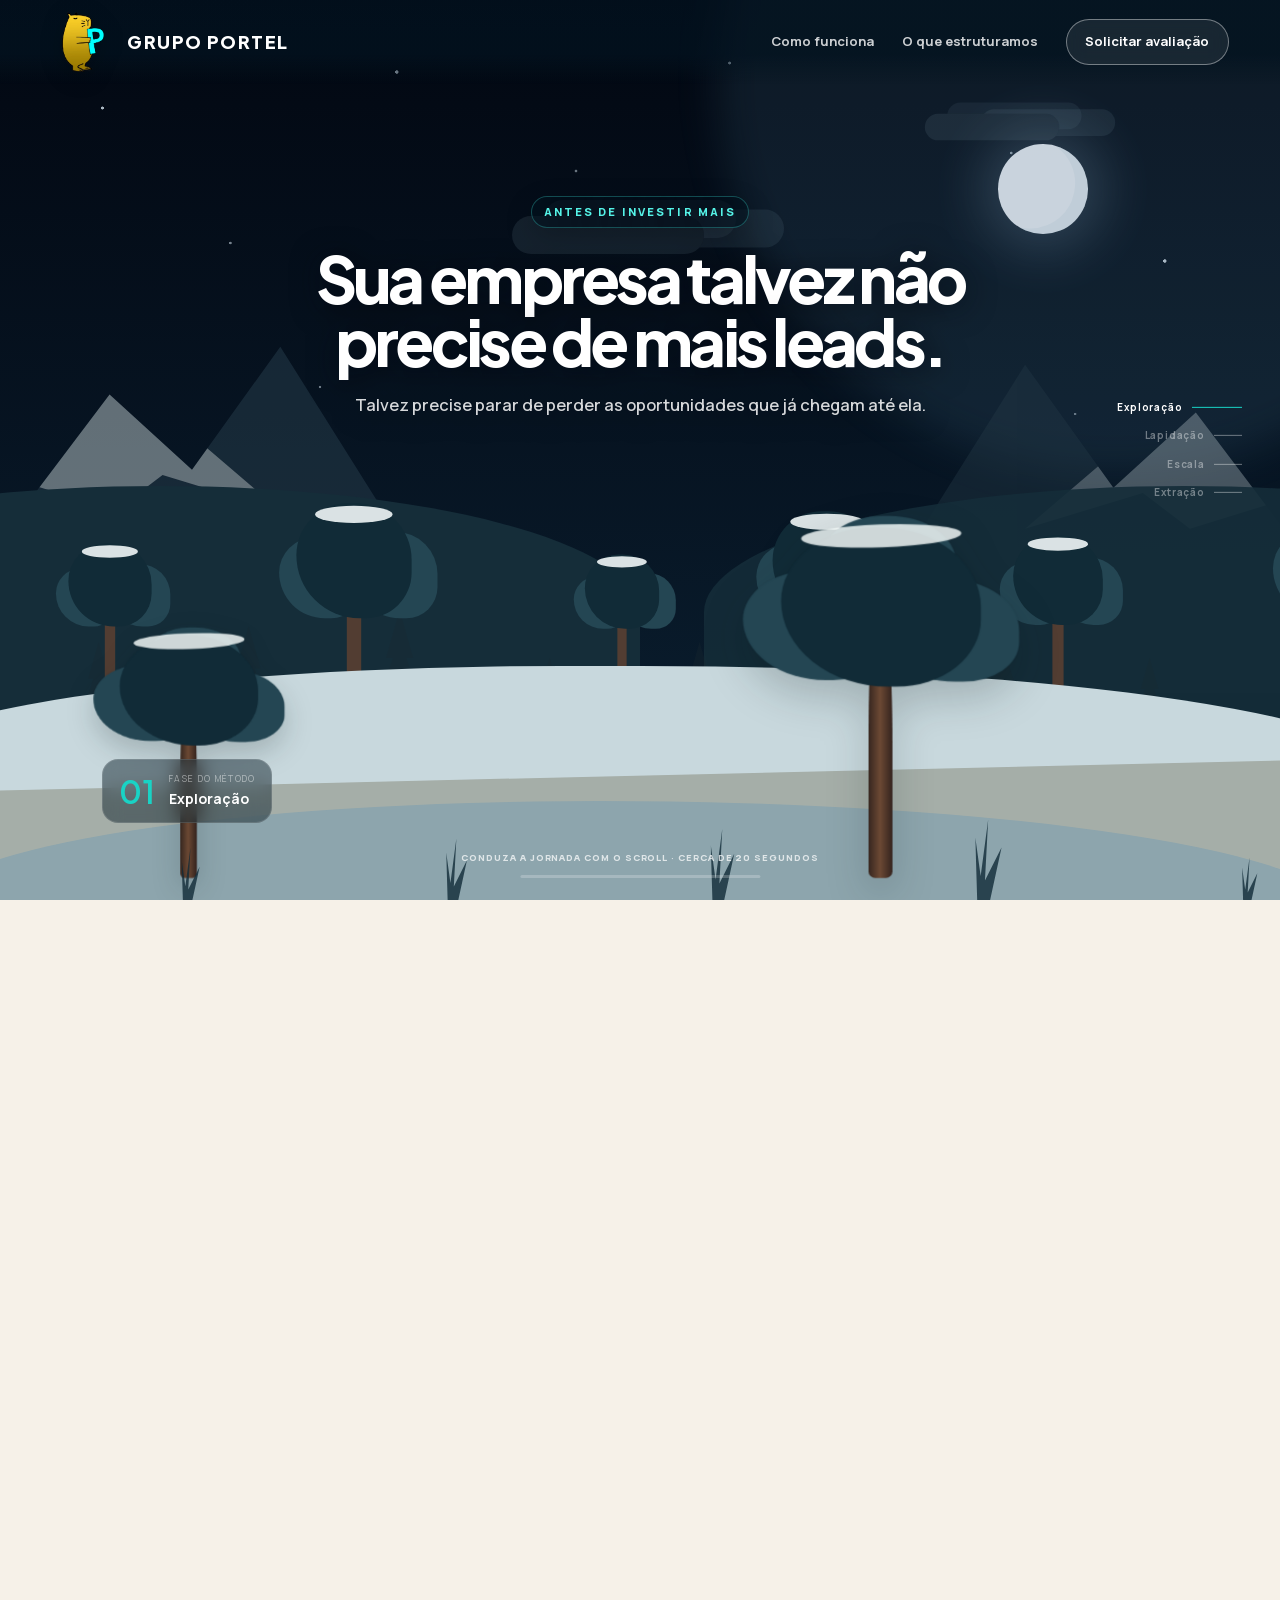
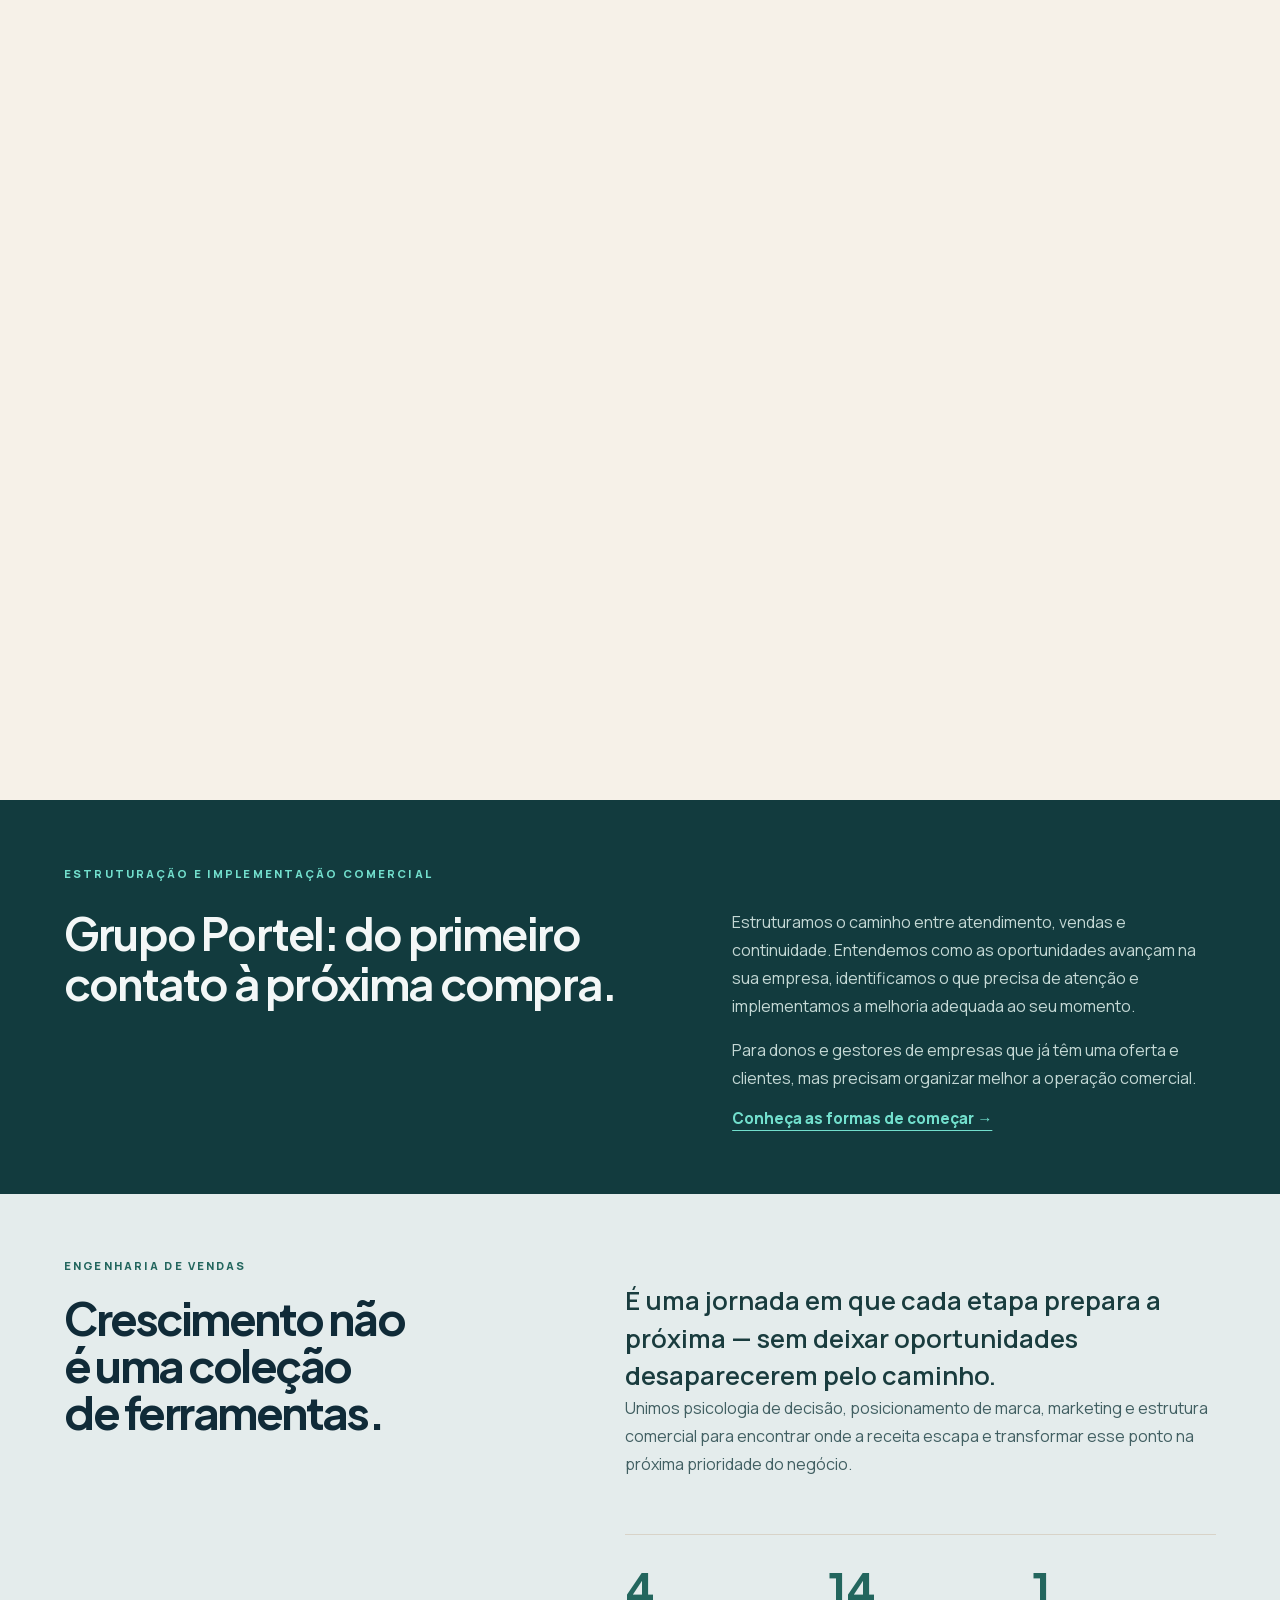
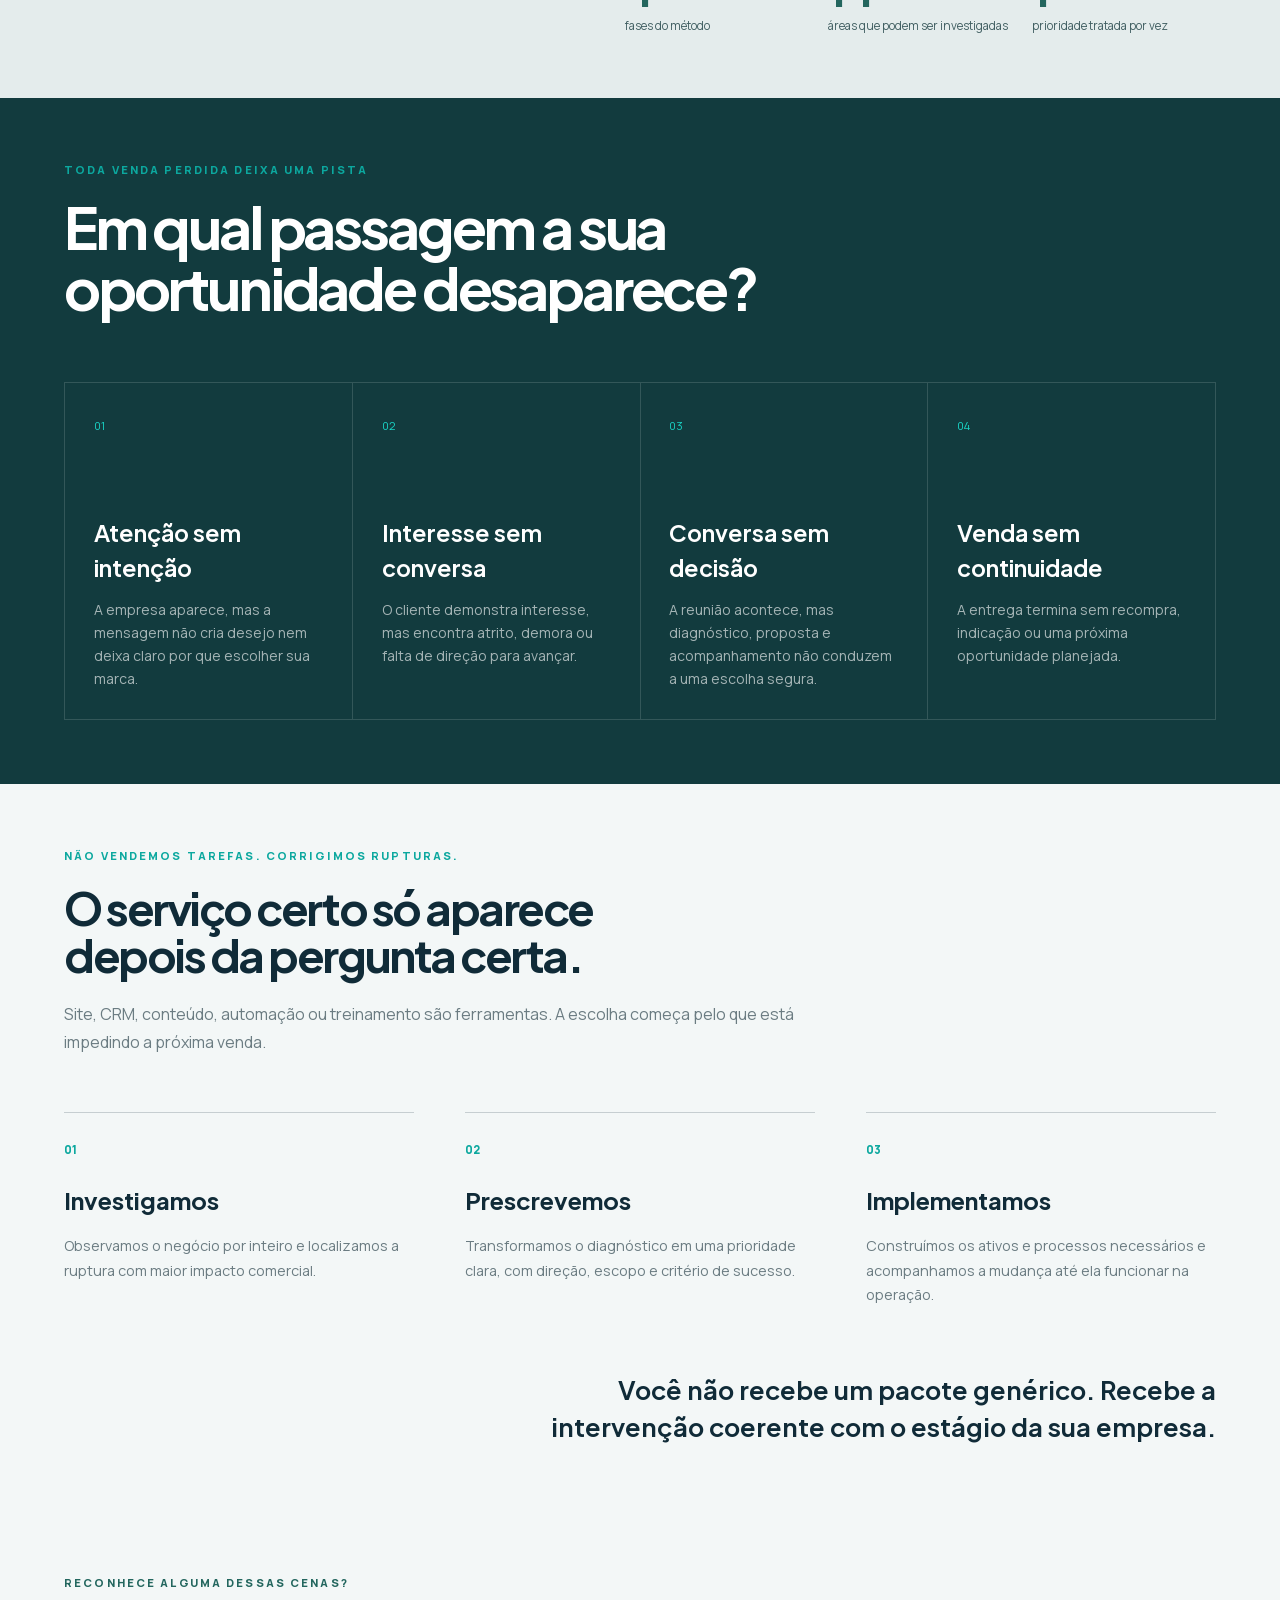
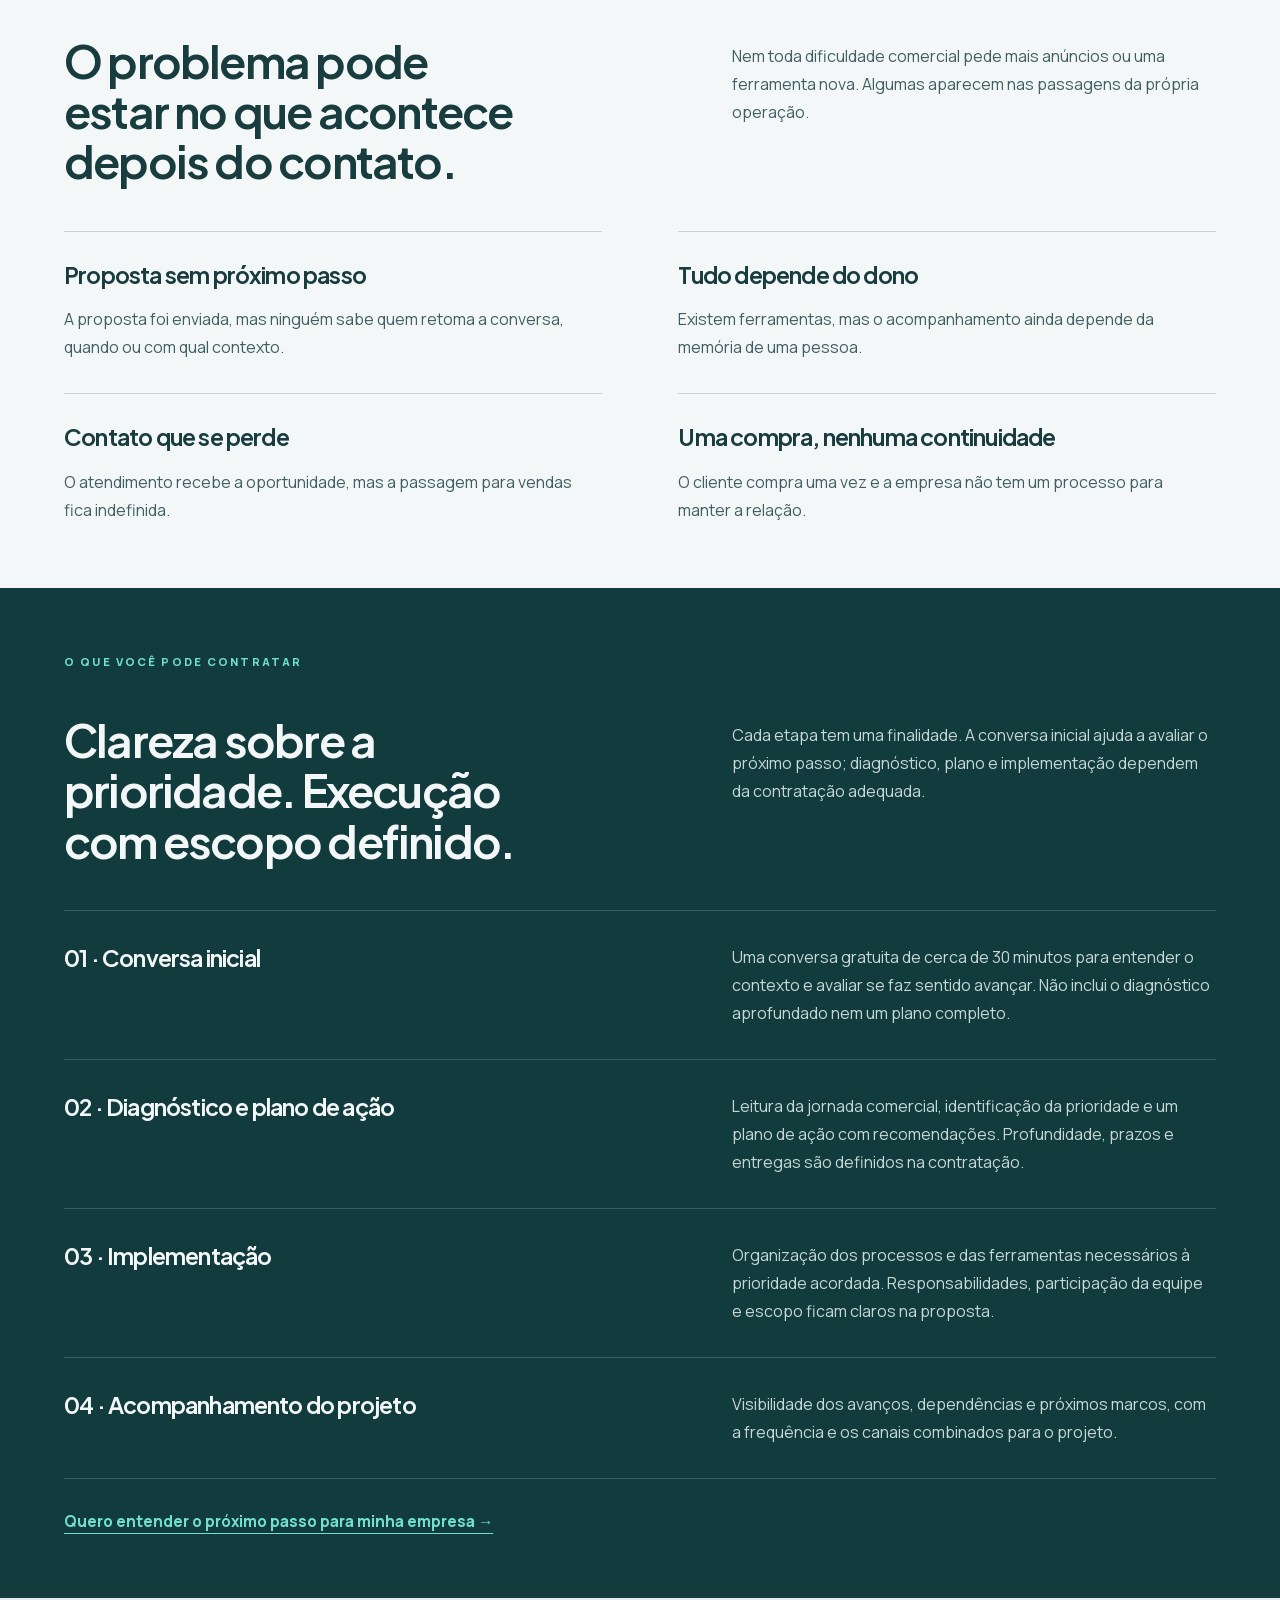
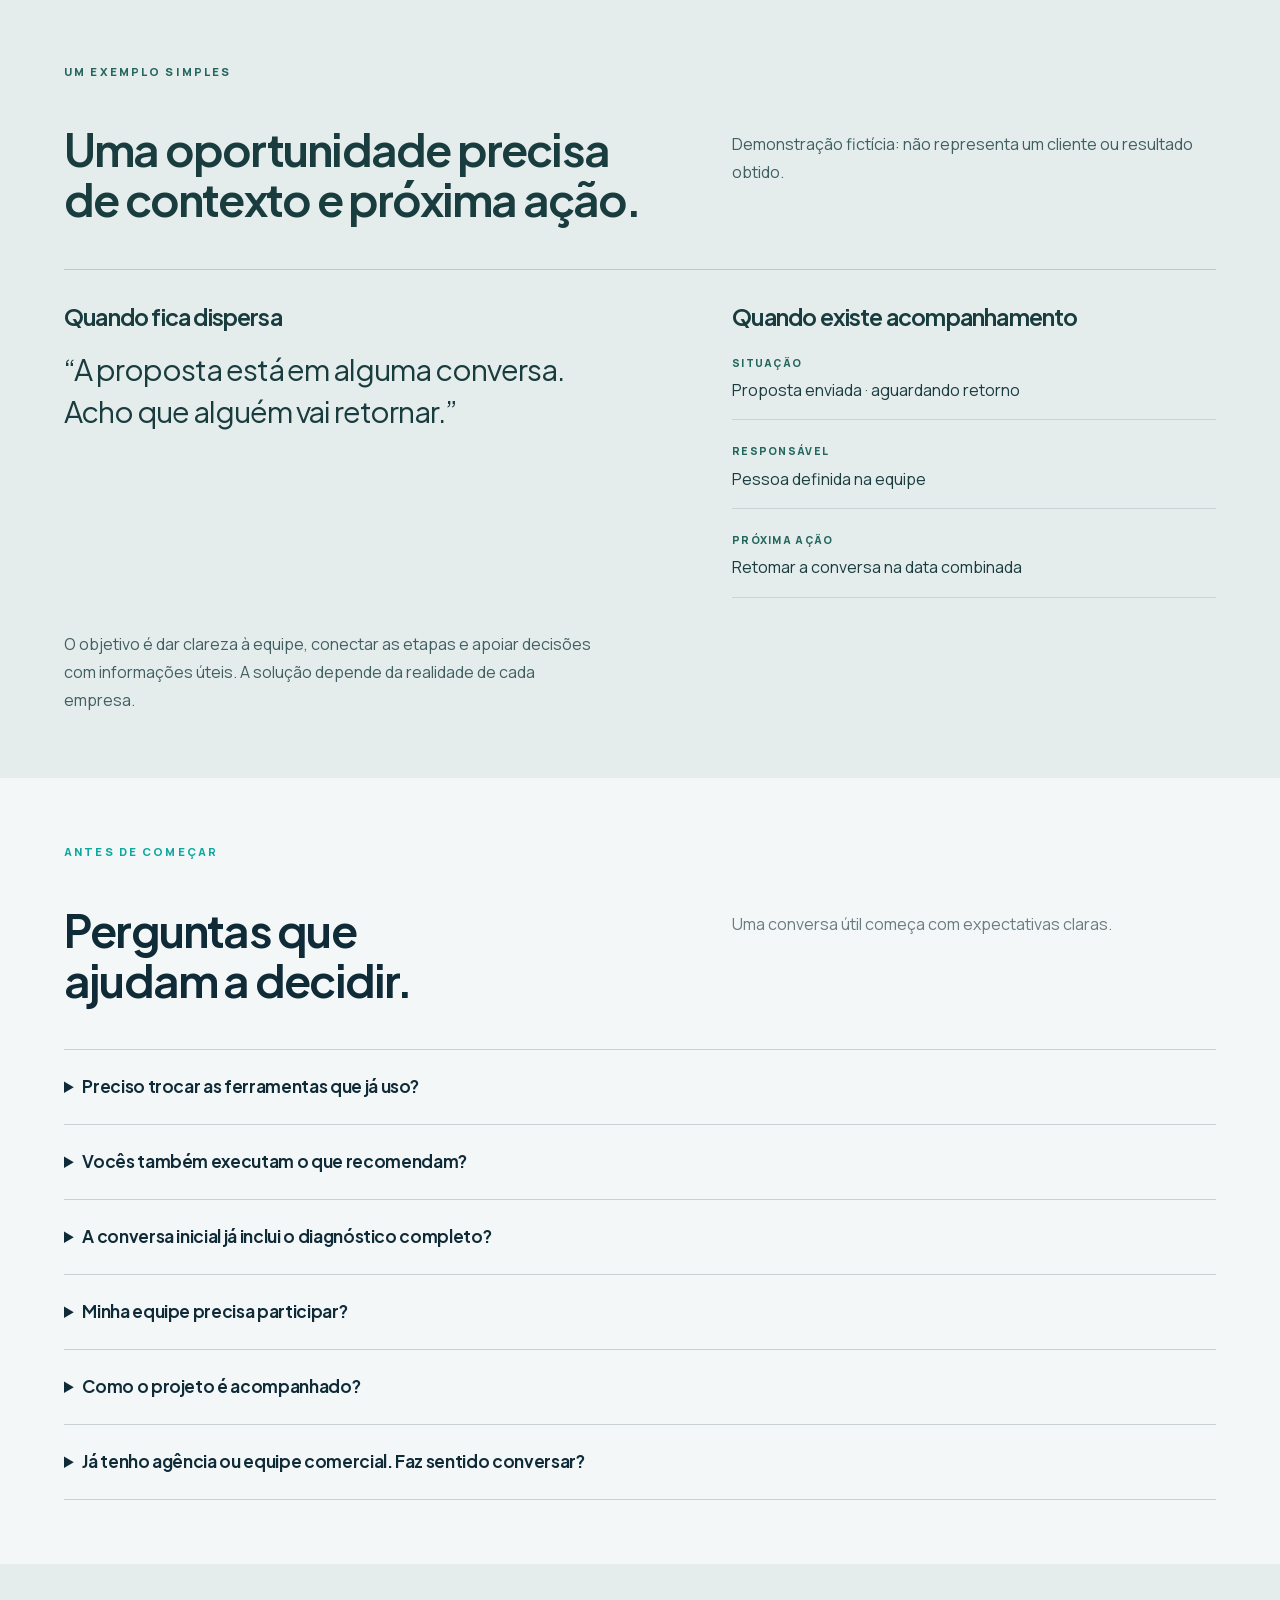
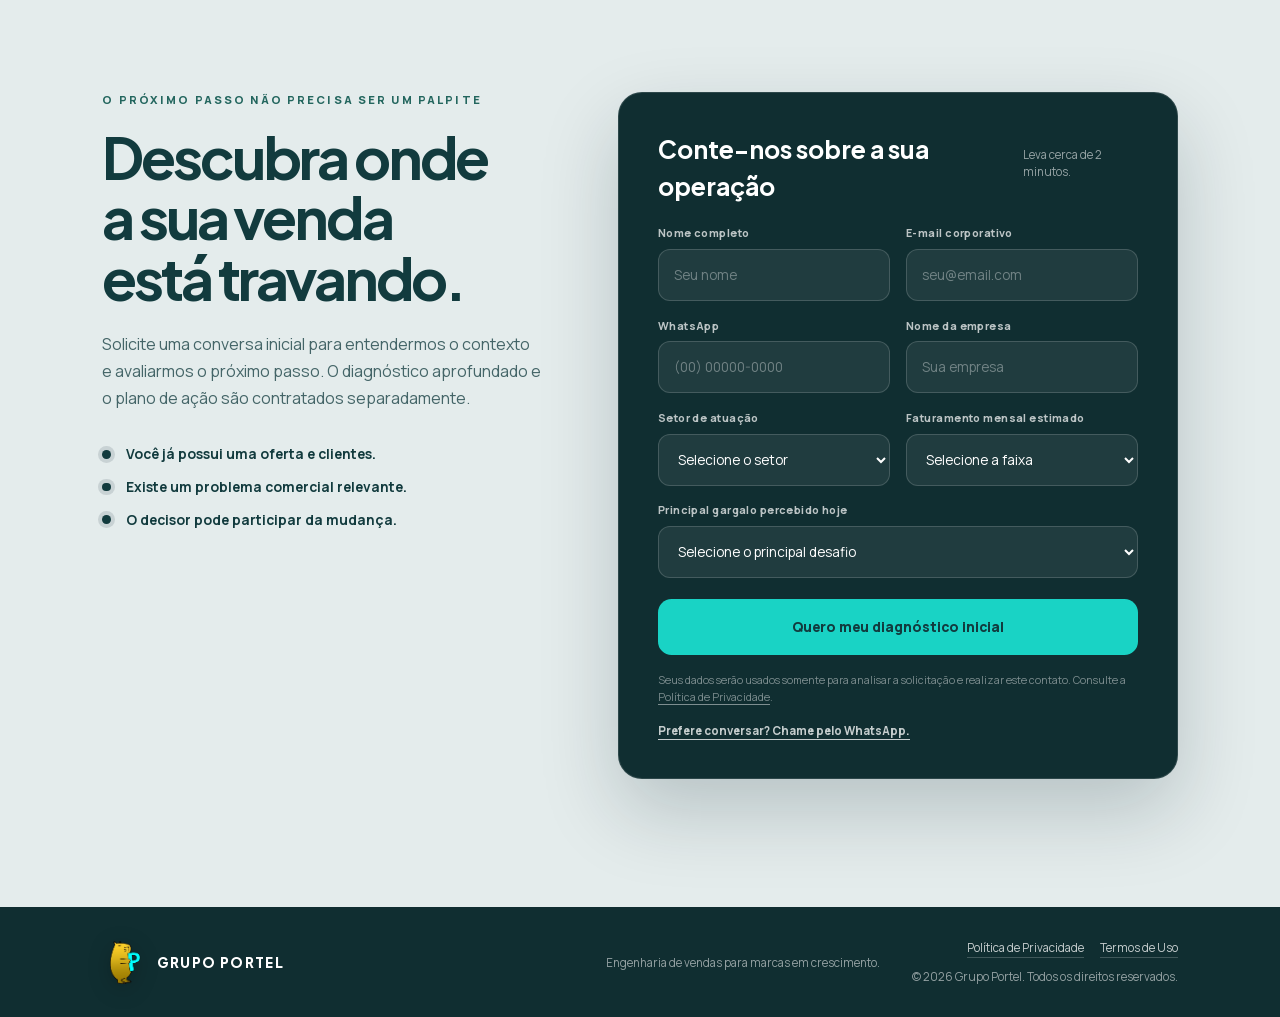
==== commit d7b97a59: "Unify content surfaces with a tonal teal palette" ====
--- a/index.html
+++ b/index.html
@@ -120,4 +120,4 @@
 .__variable_plus_jakarta_sans_1ftl9zn { --font-display: 'Plus Jakarta Sans', 'Plus Jakarta Sans Fallback'; }
 </style>
 <link rel="stylesheet" href="/_next/static/css/mobile-performance-9a3d5e55.css" />
-<link rel="stylesheet" href="/assets/mobile-lite-v12.css"/><link rel="stylesheet" href="/assets/desktop-route-v1.css"/><link rel="canonical" href="https://grupoportel.com/"/><meta property="og:url" content="https://grupoportel.com/"/><meta property="og:site_name" content="Grupo Portel"/><meta name="referrer" content="strict-origin-when-cross-origin"/><link rel="stylesheet" href="/assets/public-content-v3.css"/><link rel="stylesheet" href="/assets/header-brand-v1.css"/><link rel="stylesheet" href="/assets/chapter-surfaces-v1.css"/><script type="application/ld+json">{"@context":"https://schema.org","@graph":[{"@type":"Organization","@id":"https://grupoportel.com/#organizacao","name":"Grupo Portel","url":"https://grupoportel.com/","logo":"https://grupoportel.com/assets/logo-grupo-portel.png","description":"O Grupo Portel conecta atendimento, vendas e continuidade. Conheça nosso diagnóstico, plano de ação e implementação comercial para organizar as oportunidades da sua empresa."},{"@type":"WebSite","@id":"https://grupoportel.com/#website","url":"https://grupoportel.com/","name":"Grupo Portel","publisher":{"@id":"https://grupoportel.com/#organizacao"},"inLanguage":"pt-BR"}]}</script><script defer src="/assets/header-theme-v3.js"></script><script defer src="/assets/content-motion-v1.js"></script></head><body class="__variable_manrope_0lv6qco __variable_plus_jakarta_sans_1ftl9zn"><main><a class="skip-link" href="#metodo">Pular animação</a><header class="site-header"><a class="brand" href="#inicio" aria-label="Grupo Portel — início"><span class="brand-mark"><img src="/assets/logo-grupo-portel.png" alt=""/></span><span>GRUPO PORTEL</span></a><nav aria-label="Navegação principal"><a href="#metodo">Como funciona</a><a href="#entregas">O que estruturamos</a><a class="nav-cta" href="#contato">Solicitar avaliação</a></nav></header><section class="journey" id="inicio" aria-label="As quatro fases do método Grupo Portel"><div class="journey-sticky " data-season="winter" style="--journey-progress:0"><div class="scene" aria-hidden="true"><div class="sky-glow"></div><div class="sun"></div><div class="cloud cloud-one"></div><div class="cloud cloud-two"></div><div class="mountain mountain-one"></div><div class="mountain mountain-two"></div><div class="far-hill far-hill-one"></div><div class="far-hill far-hill-two"></div><div class="distant-forest"><span style="--pine-x:0%;--pine-scale:0.62"></span><span style="--pine-x:8.5%;--pine-scale:0.73"></span><span style="--pine-x:17%;--pine-scale:0.84"></span><span style="--pine-x:25.5%;--pine-scale:0.95"></span><span style="--pine-x:34%;--pine-scale:0.62"></span><span style="--pine-x:42.5%;--pine-scale:0.73"></span><span style="--pine-x:51%;--pine-scale:0.84"></span><span style="--pine-x:59.5%;--pine-scale:0.95"></span><span style="--pine-x:68%;--pine-scale:0.62"></span><span style="--pine-x:76.5%;--pine-scale:0.73"></span><span style="--pine-x:85%;--pine-scale:0.84"></span><span style="--pine-x:93.5%;--pine-scale:0.95"></span><span style="--pine-x:102%;--pine-scale:0.62"></span><span style="--pine-x:110.5%;--pine-scale:0.73"></span><span style="--pine-x:119%;--pine-scale:0.84"></span></div><div class="snowfall"><span style="--x:0%;--size:3px;--duration:6s;--delay:0s;--flake-opacity:0.4"></span><span style="--x:37%;--size:4px;--duration:6.8s;--delay:-0.75s;--flake-opacity:0.5"></span><span style="--x:74%;--size:5px;--duration:7.6s;--delay:-1.5s;--flake-opacity:0.6000000000000001"></span><span style="--x:11%;--size:6px;--duration:8.4s;--delay:-2.25s;--flake-opacity:0.7000000000000001"></span><span style="--x:48%;--size:7px;--duration:9.2s;--delay:-3s;--flake-opacity:0.8"></span><span style="--x:85%;--size:3px;--duration:10s;--delay:-3.75s;--flake-opacity:0.4"></span><span style="--x:22%;--size:4px;--duration:10.8s;--delay:-4.5s;--flake-opacity:0.5"></span><span style="--x:59%;--size:5px;--duration:6s;--delay:-5.25s;--flake-opacity:0.6000000000000001"></span><span style="--x:96%;--size:6px;--duration:6.8s;--delay:-6s;--flake-opacity:0.7000000000000001"></span><span style="--x:33%;--size:7px;--duration:7.6s;--delay:-6.75s;--flake-opacity:0.8"></span><span style="--x:70%;--size:3px;--duration:8.4s;--delay:-7.5s;--flake-opacity:0.4"></span><span style="--x:7%;--size:4px;--duration:9.2s;--delay:0s;--flake-opacity:0.5"></span><span style="--x:44%;--size:5px;--duration:10s;--delay:-0.75s;--flake-opacity:0.6000000000000001"></span><span style="--x:81%;--size:6px;--duration:10.8s;--delay:-1.5s;--flake-opacity:0.7000000000000001"></span><span style="--x:18%;--size:7px;--duration:6s;--delay:-2.25s;--flake-opacity:0.8"></span><span style="--x:55%;--size:3px;--duration:6.8s;--delay:-3s;--flake-opacity:0.4"></span><span style="--x:92%;--size:4px;--duration:7.6s;--delay:-3.75s;--flake-opacity:0.5"></span><span style="--x:29%;--size:5px;--duration:8.4s;--delay:-4.5s;--flake-opacity:0.6000000000000001"></span><span style="--x:66%;--size:6px;--duration:9.2s;--delay:-5.25s;--flake-opacity:0.7000000000000001"></span><span style="--x:3%;--size:7px;--duration:10s;--delay:-6s;--flake-opacity:0.8"></span><span style="--x:40%;--size:3px;--duration:10.8s;--delay:-6.75s;--flake-opacity:0.4"></span><span style="--x:77%;--size:4px;--duration:6s;--delay:-7.5s;--flake-opacity:0.5"></span><span style="--x:14%;--size:5px;--duration:6.8s;--delay:0s;--flake-opacity:0.6000000000000001"></span><span style="--x:51%;--size:6px;--duration:7.6s;--delay:-0.75s;--flake-opacity:0.7000000000000001"></span><span style="--x:88%;--size:7px;--duration:8.4s;--delay:-1.5s;--flake-opacity:0.8"></span><span style="--x:25%;--size:3px;--duration:9.2s;--delay:-2.25s;--flake-opacity:0.4"></span><span style="--x:62%;--size:4px;--duration:10s;--delay:-3s;--flake-opacity:0.5"></span><span style="--x:99%;--size:5px;--duration:10.8s;--delay:-3.75s;--flake-opacity:0.6000000000000001"></span><span style="--x:36%;--size:6px;--duration:6s;--delay:-4.5s;--flake-opacity:0.7000000000000001"></span><span style="--x:73%;--size:7px;--duration:6.8s;--delay:-5.25s;--flake-opacity:0.8"></span><span style="--x:10%;--size:3px;--duration:7.6s;--delay:-6s;--flake-opacity:0.4"></span><span style="--x:47%;--size:4px;--duration:8.4s;--delay:-6.75s;--flake-opacity:0.5"></span></div><div class="rainfall"><span style="--rain-x:7%;--rain-length:12px;--rain-duration:0.48s;--rain-delay:0s;--rain-opacity:0.24"></span><span style="--rain-x:38%;--rain-length:16px;--rain-duration:0.535s;--rain-delay:-0.09s;--rain-opacity:0.33999999999999997"></span><span style="--rain-x:69%;--rain-length:20px;--rain-duration:0.59s;--rain-delay:-0.18s;--rain-opacity:0.44"></span><span style="--rain-x:100%;--rain-length:24px;--rain-duration:0.645s;--rain-delay:-0.27s;--rain-opacity:0.54"></span><span style="--rain-x:27%;--rain-length:28px;--rain-duration:0.7s;--rain-delay:-0.36s;--rain-opacity:0.64"></span><span style="--rain-x:58%;--rain-length:12px;--rain-duration:0.755s;--rain-delay:-0.44999999999999996s;--rain-opacity:0.24"></span><span style="--rain-x:89%;--rain-length:16px;--rain-duration:0.48s;--rain-delay:-0.54s;--rain-opacity:0.33999999999999997"></span><span style="--rain-x:16%;--rain-length:20px;--rain-duration:0.535s;--rain-delay:-0.63s;--rain-opacity:0.44"></span><span style="--rain-x:47%;--rain-length:24px;--rain-duration:0.59s;--rain-delay:-0.72s;--rain-opacity:0.54"></span><span style="--rain-x:78%;--rain-length:28px;--rain-duration:0.645s;--rain-delay:-0.8099999999999999s;--rain-opacity:0.64"></span><span style="--rain-x:5%;--rain-length:12px;--rain-duration:0.7s;--rain-delay:-0.8999999999999999s;--rain-opacity:0.24"></span><span style="--rain-x:36%;--rain-length:16px;--rain-duration:0.755s;--rain-delay:-0.99s;--rain-opacity:0.33999999999999997"></span><span style="--rain-x:67%;--rain-length:20px;--rain-duration:0.48s;--rain-delay:-1.08s;--rain-opacity:0.44"></span><span style="--rain-x:98%;--rain-length:24px;--rain-duration:0.535s;--rain-delay:0s;--rain-opacity:0.54"></span><span style="--rain-x:25%;--rain-length:28px;--rain-duration:0.59s;--rain-delay:-0.09s;--rain-opacity:0.64"></span><span style="--rain-x:56%;--rain-length:12px;--rain-duration:0.645s;--rain-delay:-0.18s;--rain-opacity:0.24"></span><span style="--rain-x:87%;--rain-length:16px;--rain-duration:0.7s;--rain-delay:-0.27s;--rain-opacity:0.33999999999999997"></span><span style="--rain-x:14%;--rain-length:20px;--rain-duration:0.755s;--rain-delay:-0.36s;--rain-opacity:0.44"></span><span style="--rain-x:45%;--rain-length:24px;--rain-duration:0.48s;--rain-delay:-0.44999999999999996s;--rain-opacity:0.54"></span><span style="--rain-x:76%;--rain-length:28px;--rain-duration:0.535s;--rain-delay:-0.54s;--rain-opacity:0.64"></span><span style="--rain-x:3%;--rain-length:12px;--rain-duration:0.59s;--rain-delay:-0.63s;--rain-opacity:0.24"></span><span style="--rain-x:34%;--rain-length:16px;--rain-duration:0.645s;--rain-delay:-0.72s;--rain-opacity:0.33999999999999997"></span><span style="--rain-x:65%;--rain-length:20px;--rain-duration:0.7s;--rain-delay:-0.8099999999999999s;--rain-opacity:0.44"></span><span style="--rain-x:96%;--rain-length:24px;--rain-duration:0.755s;--rain-delay:-0.8999999999999999s;--rain-opacity:0.54"></span><span style="--rain-x:23%;--rain-length:28px;--rain-duration:0.48s;--rain-delay:-0.99s;--rain-opacity:0.64"></span><span style="--rain-x:54%;--rain-length:12px;--rain-duration:0.535s;--rain-delay:-1.08s;--rain-opacity:0.24"></span><span style="--rain-x:85%;--rain-length:16px;--rain-duration:0.59s;--rain-delay:0s;--rain-opacity:0.33999999999999997"></span><span style="--rain-x:12%;--rain-length:20px;--rain-duration:0.645s;--rain-delay:-0.09s;--rain-opacity:0.44"></span><span style="--rain-x:43%;--rain-length:24px;--rain-duration:0.7s;--rain-delay:-0.18s;--rain-opacity:0.54"></span><span style="--rain-x:74%;--rain-length:28px;--rain-duration:0.755s;--rain-delay:-0.27s;--rain-opacity:0.64"></span><span style="--rain-x:1%;--rain-length:12px;--rain-duration:0.48s;--rain-delay:-0.36s;--rain-opacity:0.24"></span><span style="--rain-x:32%;--rain-length:16px;--rain-duration:0.535s;--rain-delay:-0.44999999999999996s;--rain-opacity:0.33999999999999997"></span><span style="--rain-x:63%;--rain-length:20px;--rain-duration:0.59s;--rain-delay:-0.54s;--rain-opacity:0.44"></span><span style="--rain-x:94%;--rain-length:24px;--rain-duration:0.645s;--rain-delay:-0.63s;--rain-opacity:0.54"></span><span style="--rain-x:21%;--rain-length:28px;--rain-duration:0.7s;--rain-delay:-0.72s;--rain-opacity:0.64"></span><span style="--rain-x:52%;--rain-length:12px;--rain-duration:0.755s;--rain-delay:-0.8099999999999999s;--rain-opacity:0.24"></span><span style="--rain-x:83%;--rain-length:16px;--rain-duration:0.48s;--rain-delay:-0.8999999999999999s;--rain-opacity:0.33999999999999997"></span><span style="--rain-x:10%;--rain-length:20px;--rain-duration:0.535s;--rain-delay:-0.99s;--rain-opacity:0.44"></span><span style="--rain-x:41%;--rain-length:24px;--rain-duration:0.59s;--rain-delay:-1.08s;--rain-opacity:0.54"></span><span style="--rain-x:72%;--rain-length:28px;--rain-duration:0.645s;--rain-delay:0s;--rain-opacity:0.64"></span><span style="--rain-x:103%;--rain-length:12px;--rain-duration:0.7s;--rain-delay:-0.09s;--rain-opacity:0.24"></span><span style="--rain-x:30%;--rain-length:16px;--rain-duration:0.755s;--rain-delay:-0.18s;--rain-opacity:0.33999999999999997"></span></div><div class="grove"><span class="tree tree-1"></span><span class="tree tree-2"></span><span class="tree tree-3"></span><span class="tree tree-4"></span><span class="tree tree-5"></span><span class="tree tree-6"></span><span class="tree tree-7"></span></div><div class="flowers"><span style="--flower-x:5%;--flower-y:7%"></span><span style="--flower-x:22%;--flower-y:9%"></span><span style="--flower-x:39%;--flower-y:11%"></span><span style="--flower-x:56%;--flower-y:13%"></span><span style="--flower-x:73%;--flower-y:7%"></span><span style="--flower-x:90%;--flower-y:9%"></span><span style="--flower-x:11%;--flower-y:11%"></span><span style="--flower-x:28%;--flower-y:13%"></span><span style="--flower-x:45%;--flower-y:7%"></span><span style="--flower-x:62%;--flower-y:9%"></span><span style="--flower-x:79%;--flower-y:11%"></span></div><div class="falling-leaves"><span style="--leaf-x:4%;--leaf-y:-5%;--leaf-duration:7s;--leaf-delay:0s;--leaf-color:hsl(24 72% 48%)"></span><span style="--leaf-x:33%;--leaf-y:-13%;--leaf-duration:7.7s;--leaf-delay:-0.8s;--leaf-color:hsl(37 72% 48%)"></span><span style="--leaf-x:62%;--leaf-y:-21%;--leaf-duration:8.4s;--leaf-delay:-1.6s;--leaf-color:hsl(50 72% 48%)"></span><span style="--leaf-x:91%;--leaf-y:-29%;--leaf-duration:9.1s;--leaf-delay:-2.4000000000000004s;--leaf-color:hsl(24 72% 48%)"></span><span style="--leaf-x:24%;--leaf-y:-37%;--leaf-duration:9.8s;--leaf-delay:-3.2s;--leaf-color:hsl(37 72% 48%)"></span><span style="--leaf-x:53%;--leaf-y:-5%;--leaf-duration:10.5s;--leaf-delay:-4s;--leaf-color:hsl(50 72% 48%)"></span><span style="--leaf-x:82%;--leaf-y:-13%;--leaf-duration:7s;--leaf-delay:-4.800000000000001s;--leaf-color:hsl(24 72% 48%)"></span><span style="--leaf-x:15%;--leaf-y:-21%;--leaf-duration:7.7s;--leaf-delay:-5.6000000000000005s;--leaf-color:hsl(37 72% 48%)"></span><span style="--leaf-x:44%;--leaf-y:-29%;--leaf-duration:8.4s;--leaf-delay:-6.4s;--leaf-color:hsl(50 72% 48%)"></span><span style="--leaf-x:73%;--leaf-y:-37%;--leaf-duration:9.1s;--leaf-delay:0s;--leaf-color:hsl(24 72% 48%)"></span><span style="--leaf-x:6%;--leaf-y:-5%;--leaf-duration:9.8s;--leaf-delay:-0.8s;--leaf-color:hsl(37 72% 48%)"></span><span style="--leaf-x:35%;--leaf-y:-13%;--leaf-duration:10.5s;--leaf-delay:-1.6s;--leaf-color:hsl(50 72% 48%)"></span><span style="--leaf-x:64%;--leaf-y:-21%;--leaf-duration:7s;--leaf-delay:-2.4000000000000004s;--leaf-color:hsl(24 72% 48%)"></span><span style="--leaf-x:93%;--leaf-y:-29%;--leaf-duration:7.7s;--leaf-delay:-3.2s;--leaf-color:hsl(37 72% 48%)"></span></div><div class="ground-back"></div><div class="path"></div><div class="ground-front"></div><div class="rough-capybara    " title="Capivara atravessando as quatro estações"><span class="rough-capy-sprite rough-transition"></span><span class="rough-capy-sprite rough-walk"></span></div><div class="foreground-grove"><span class="foreground-tree foreground-tree-1"></span><span class="foreground-tree foreground-tree-2"></span><span class="foreground-tree foreground-tree-3"></span><span class="foreground-tree foreground-tree-4"></span><span class="foreground-tree foreground-tree-5"></span><span class="foreground-tree foreground-tree-6"></span></div><div class="foreground-meadow"><span style="--grass-x:0%;--grass-scale:0.72"></span><span style="--grass-x:9.2%;--grass-scale:0.85"></span><span style="--grass-x:18.4%;--grass-scale:0.98"></span><span style="--grass-x:27.599999999999998%;--grass-scale:1.1099999999999999"></span><span style="--grass-x:36.8%;--grass-scale:1.24"></span><span style="--grass-x:46%;--grass-scale:0.72"></span><span style="--grass-x:55.199999999999996%;--grass-scale:0.85"></span><span style="--grass-x:64.39999999999999%;--grass-scale:0.98"></span><span style="--grass-x:73.6%;--grass-scale:1.1099999999999999"></span><span style="--grass-x:82.8%;--grass-scale:1.24"></span><span style="--grass-x:92%;--grass-scale:0.72"></span><span style="--grass-x:101.19999999999999%;--grass-scale:0.85"></span><span style="--grass-x:110.39999999999999%;--grass-scale:0.98"></span><span style="--grass-x:119.6%;--grass-scale:1.1099999999999999"></span><span style="--grass-x:128.79999999999998%;--grass-scale:1.24"></span><span style="--grass-x:138%;--grass-scale:0.72"></span><span style="--grass-x:147.2%;--grass-scale:0.85"></span><span style="--grass-x:156.39999999999998%;--grass-scale:0.98"></span><span style="--grass-x:165.6%;--grass-scale:1.1099999999999999"></span><span style="--grass-x:174.79999999999998%;--grass-scale:1.24"></span><span style="--grass-x:184%;--grass-scale:0.72"></span><span style="--grass-x:193.2%;--grass-scale:0.85"></span><span style="--grass-x:202.39999999999998%;--grass-scale:0.98"></span><span style="--grass-x:211.6%;--grass-scale:1.1099999999999999"></span></div></div><div class="journey-story" aria-hidden="true"><article class="story-chapter" style="--story-x:0;--story-opacity:1;--story-blur:0px;--story-scale:1"><div class="story-copy"><p class="story-kicker">Antes de investir mais</p><h1 class="story-title">Sua empresa talvez não precise de mais leads.</h1><p class="story-body">Talvez precise parar de perder as oportunidades que já chegam até ela.</p></div></article><article class="story-chapter" style="--story-x:-38;--story-opacity:0;--story-blur:9px;--story-scale:0.965"><div class="story-copy"><p class="story-kicker">O vazamento é invisível</p><h2 class="story-title">A venda raramente se perde em um único lugar.</h2><p class="story-body">Ela desaparece entre mensagem, atendimento, proposta e acompanhamento.</p></div></article><article class="story-chapter" style="--story-x:-38;--story-opacity:0;--story-blur:9px;--story-scale:0.965"><div class="story-copy"><p class="story-kicker">Diagnóstico antes do pacote</p><h2 class="story-title">Por isso não começamos vendendo uma solução pronta.</h2><p class="story-body">Primeiro encontramos a ruptura. Depois prescrevemos a prioridade.</p></div></article><article class="story-chapter" style="--story-x:-38;--story-opacity:0;--story-blur:9px;--story-scale:0.965"><div class="story-copy"><p class="story-kicker">Uma jornada conectada</p><h2 class="story-title">Conectamos marca, marketing e vendas.</h2><p class="story-body">Para transformar atenção em decisão, venda e recorrência.</p></div></article></div><p class="sr-only" aria-live="polite">Sua empresa talvez não precise de mais leads.<!-- --> <!-- -->Talvez precise parar de perder as oportunidades que já chegam até ela.</p><div class="chapter-meta"><span>01</span><div><small>FASE DO MÉTODO</small><strong>Exploração</strong></div></div><div class="season-rail" aria-hidden="true"><span class="active"><i></i> <!-- -->Exploração</span><span class=""><i></i> <!-- -->Lapidação</span><span class=""><i></i> <!-- -->Escala</span><span class=""><i></i> <!-- -->Extração</span></div><div class="scroll-prompt " aria-live="polite"><span>Conduza a jornada com o scroll · cerca de 20 segundos</span><div class="timeline-track" aria-hidden="true"><i style="transform:scaleX(0)"></i></div></div></div></section><section id="sobre" class="public-section"><p class="section-kicker">ESTRUTURAÇÃO E IMPLEMENTAÇÃO COMERCIAL</p><h2>Grupo Portel: do primeiro contato à próxima compra.</h2><p>Estruturamos o caminho entre atendimento, vendas e continuidade. Entendemos como as oportunidades avançam na sua empresa, identificamos o que precisa de atenção e implementamos a melhoria adequada ao seu momento.</p><p>Para donos e gestores de empresas que já têm uma oferta e clientes, mas precisam organizar melhor a operação comercial.</p><a class="public-link" href="#entregas">Conheça as formas de começar →</a></section><section class="method-section" id="metodo"><div class="section-heading"><p class="section-kicker">ENGENHARIA DE VENDAS</p><h2>Crescimento não é uma coleção de ferramentas.</h2></div><div class="method-copy"><p class="large-copy">É uma jornada em que cada etapa prepara a próxima — sem deixar oportunidades desaparecerem pelo caminho.</p><p>Unimos psicologia de decisão, posicionamento de marca, marketing e estrutura comercial para encontrar onde a receita escapa e transformar esse ponto na próxima prioridade do negócio.</p><div class="numbers"><div><strong>4</strong><span>fases do método</span></div><div><strong>14</strong><span>áreas que podem ser investigadas</span></div><div><strong>1</strong><span>prioridade tratada por vez</span></div></div></div></section><section class="services-section" id="atuacao"><div class="section-heading compact"><p class="section-kicker">TODA VENDA PERDIDA DEIXA UMA PISTA</p><h2>Em qual passagem a sua oportunidade desaparece?</h2></div><div class="leak-grid"><article class="leak-card"><span>0<!-- -->1</span><h3>Atenção sem intenção</h3><p>A empresa aparece, mas a mensagem não cria desejo nem deixa claro por que escolher sua marca.</p></article><article class="leak-card"><span>0<!-- -->2</span><h3>Interesse sem conversa</h3><p>O cliente demonstra interesse, mas encontra atrito, demora ou falta de direção para avançar.</p></article><article class="leak-card"><span>0<!-- -->3</span><h3>Conversa sem decisão</h3><p>A reunião acontece, mas diagnóstico, proposta e acompanhamento não conduzem a uma escolha segura.</p></article><article class="leak-card"><span>0<!-- -->4</span><h3>Venda sem continuidade</h3><p>A entrega termina sem recompra, indicação ou uma próxima oportunidade planejada.</p></article></div></section><section class="process-section"><div class="section-heading process-heading"><p class="section-kicker">NÃO VENDEMOS TAREFAS. CORRIGIMOS RUPTURAS.</p><h2>O serviço certo só aparece depois da pergunta certa.</h2><p>Site, CRM, conteúdo, automação ou treinamento são ferramentas. A escolha começa pelo que está impedindo a próxima venda.</p></div><div class="process-steps"><article><span>01</span><h3>Investigamos</h3><p>Observamos o negócio por inteiro e localizamos a ruptura com maior impacto comercial.</p></article><article><span>02</span><h3>Prescrevemos</h3><p>Transformamos o diagnóstico em uma prioridade clara, com direção, escopo e critério de sucesso.</p></article><article><span>03</span><h3>Implementamos</h3><p>Construímos os ativos e processos necessários e acompanhamos a mudança até ela funcionar na operação.</p></article></div><p class="process-conclusion">Você não recebe um pacote genérico. Recebe a intervenção coerente com o estágio da sua empresa.</p></section><section id="situacoes" class="public-section"><div class="public-heading"><p class="section-kicker">RECONHECE ALGUMA DESSAS CENAS?</p><h2>O problema pode estar no que acontece depois do contato.</h2><p>Nem toda dificuldade comercial pede mais anúncios ou uma ferramenta nova. Algumas aparecem nas passagens da própria operação.</p></div><div class="public-grid"><article class="public-card"><h3>Proposta sem próximo passo</h3><p>A proposta foi enviada, mas ninguém sabe quem retoma a conversa, quando ou com qual contexto.</p></article><article class="public-card"><h3>Tudo depende do dono</h3><p>Existem ferramentas, mas o acompanhamento ainda depende da memória de uma pessoa.</p></article><article class="public-card"><h3>Contato que se perde</h3><p>O atendimento recebe a oportunidade, mas a passagem para vendas fica indefinida.</p></article><article class="public-card"><h3>Uma compra, nenhuma continuidade</h3><p>O cliente compra uma vez e a empresa não tem um processo para manter a relação.</p></article></div></section><section id="entregas" class="public-section"><div class="public-heading"><p class="section-kicker">O QUE VOCÊ PODE CONTRATAR</p><h2>Clareza sobre a prioridade. Execução com escopo definido.</h2><p>Cada etapa tem uma finalidade. A conversa inicial ajuda a avaliar o próximo passo; diagnóstico, plano e implementação dependem da contratação adequada.</p></div><div class="public-grid"><article class="public-card"><h3>01 · Conversa inicial</h3><p>Uma conversa gratuita de cerca de 30 minutos para entender o contexto e avaliar se faz sentido avançar. Não inclui o diagnóstico aprofundado nem um plano completo.</p></article><article class="public-card"><h3>02 · Diagnóstico e plano de ação</h3><p>Leitura da jornada comercial, identificação da prioridade e um plano de ação com recomendações. Profundidade, prazos e entregas são definidos na contratação.</p></article><article class="public-card"><h3>03 · Implementação</h3><p>Organização dos processos e das ferramentas necessários à prioridade acordada. Responsabilidades, participação da equipe e escopo ficam claros na proposta.</p></article><article class="public-card"><h3>04 · Acompanhamento do projeto</h3><p>Visibilidade dos avanços, dependências e próximos marcos, com a frequência e os canais combinados para o projeto.</p></article></div><a class="public-link" href="#contato">Quero entender o próximo passo para minha empresa →</a></section><section id="exemplo" class="public-section"><div class="public-heading"><p class="section-kicker">UM EXEMPLO SIMPLES</p><h2>Uma oportunidade precisa de contexto e próxima ação.</h2><p>Demonstração fictícia: não representa um cliente ou resultado obtido.</p></div><div class="public-example"><div><h3>Quando fica dispersa</h3><p>“A proposta está em alguma conversa. Acho que alguém vai retornar.”</p></div><div><h3>Quando existe acompanhamento</h3><dl><dt>Situação</dt><dd>Proposta enviada · aguardando retorno</dd><dt>Responsável</dt><dd>Pessoa definida na equipe</dd><dt>Próxima ação</dt><dd>Retomar a conversa na data combinada</dd></dl></div></div><p>O objetivo é dar clareza à equipe, conectar as etapas e apoiar decisões com informações úteis. A solução depende da realidade de cada empresa.</p></section><section id="perguntas" class="public-section"><div class="public-heading"><p class="section-kicker">ANTES DE COMEÇAR</p><h2>Perguntas que ajudam a decidir.</h2><p>Uma conversa útil começa com expectativas claras.</p></div><details class="public-faq"><summary>Preciso trocar as ferramentas que já uso?</summary><p>Primeiro avaliamos o que existe e onde a operação precisa de atenção. Uma troca só faz sentido quando contribui para a prioridade definida; não é uma condição para conversar.</p></details><details class="public-faq"><summary>Vocês também executam o que recomendam?</summary><p>Sim. A implementação pode ser contratada com escopo, responsabilidades e entregas definidos. Contratar um diagnóstico não inclui automaticamente toda a execução.</p></details><details class="public-faq"><summary>A conversa inicial já inclui o diagnóstico completo?</summary><p>Não. Ela serve para entender o contexto e avaliar o próximo passo. O diagnóstico aprofundado e o Plano de Ação Estratégico são entregas contratadas separadamente.</p></details><details class="public-faq"><summary>Minha equipe precisa participar?</summary><p>Conforme o projeto, precisamos de informações, aprovações e da participação de quem atua nas etapas envolvidas. Essa colaboração é combinada antes da execução.</p></details><details class="public-faq"><summary>Como o projeto é acompanhado?</summary><p>Os avanços, as dependências e os próximos marcos são comunicados pelos canais e na frequência acordados para o escopo contratado.</p></details><details class="public-faq"><summary>Já tenho agência ou equipe comercial. Faz sentido conversar?</summary><p>Pode fazer. Avaliamos como o trabalho atual se conecta ao atendimento, às vendas e à continuidade. A necessidade de intervenção depende do contexto, sem presumir que o trabalho existente deva ser substituído.</p></details></section><section class="contact-section" id="contato"><div class="contact-copy"><p class="section-kicker">O PRÓXIMO PASSO NÃO PRECISA SER UM PALPITE</p><h2>Descubra onde a sua venda está travando.</h2><p>Solicite uma conversa inicial para entendermos o contexto e avaliarmos o próximo passo. O diagnóstico aprofundado e o plano de ação são contratados separadamente.</p><ul class="contact-fit-list"><li>Você já possui uma oferta e clientes.</li><li>Existe um problema comercial relevante.</li><li>O decisor pode participar da mudança.</li></ul></div><form class="diagnosis-form" aria-label="Solicitação de avaliação comercial inicial" action="/api/avaliacao" method="POST"><div class="form-guard" aria-hidden="true"><label>Deixe este campo vazio<input type="text" name="website" tabindex="-1" autocomplete="off" maxlength="200"/></label></div><div class="form-intro"><strong>Conte-nos sobre a sua operação</strong><span>Leva cerca de 2 minutos.</span></div><div class="form-row"><label><span>Nome completo</span><input type="text" required="" autoComplete="name" placeholder="Seu nome" name="Nome"/></label><label><span>E-mail corporativo</span><input type="email" required="" autoComplete="email" placeholder="seu@email.com" name="Email"/></label></div><div class="form-row"><label><span>WhatsApp</span><input type="tel" required="" autoComplete="tel" placeholder="(00) 00000-0000" name="Telefone"/></label><label><span>Nome da empresa</span><input type="text" required="" autoComplete="organization" placeholder="Sua empresa" name="Empresa"/></label></div><div class="form-row"><label><span>Setor de atuação</span><select name="Setor" required=""><option value="" disabled="" selected="">Selecione o setor</option><option value="Serviços B2B">Serviços B2B</option><option value="Indústria">Indústria / Manufatura</option><option value="Tecnologia">Tecnologia / SaaS</option><option value="Varejo">Varejo de Alta Renda</option><option value="Agronegócio">Agronegócio</option><option value="Outros">Outros</option></select></label><label><span>Faturamento mensal estimado</span><select name="Faturamento" required=""><option value="" disabled="" selected="">Selecione a faixa</option><option value="Até R$ 50k">Até R$ 50 mil</option><option value="R$ 51k a R$ 200k">R$ 51 mil a R$ 200 mil</option><option value="R$ 201k a R$ 500k">R$ 201 mil a R$ 500 mil</option><option value="Acima de R$ 500k">Acima de R$ 500 mil</option></select></label></div><label><span>Principal gargalo percebido hoje</span><select name="Gargalo" required=""><option value="" disabled="" selected="">Selecione o principal desafio</option><option value="Posicionamento ou oferta">Posicionamento ou oferta pouco clara</option><option value="Aquisição">Poucas oportunidades ou dependência de indicação</option><option value="Funil ou CRM">Leads se perdem no funil ou no CRM</option><option value="Conversão comercial">Baixa conversão em reuniões e propostas</option><option value="Retenção ou recompra">Pouca retenção, recompra ou indicação</option><option value="Sem clareza">Ainda não sei onde está o gargalo</option></select></label><button class="form-submit" type="submit">Quero meu diagnóstico inicial</button><p class="form-privacy">Seus dados serão usados somente para analisar a solicitação e realizar este contato. Consulte a <a href="/privacidade/">Política de Privacidade</a>.</p><a class="form-whatsapp" href="https://wa.me/5521997857460" target="_blank" rel="noreferrer">Prefere conversar? Chame pelo WhatsApp.</a></form></section><footer><div class="brand"><span class="brand-mark"><img src="/assets/logo-grupo-portel.png" alt=""/></span><span>GRUPO PORTEL</span></div><p>Engenharia de vendas para marcas em crescimento.</p><div class="footer-meta"><nav aria-label="Documentos legais"><a href="/privacidade/">Política de Privacidade</a><a href="/termos/">Termos de Uso</a></nav><p>© 2026 Grupo Portel. Todos os direitos reservados.</p></div></footer></main><script type="module">if(document.documentElement.classList.contains("mobile-lite")){import("/assets/mobile-lite-v14.js")}else{import("/_next/static/chunks/index-public-content-v2.js")}</script><script>((self[Symbol.for("vinext.navigationRuntime")]??={bootstrap:{routeManifest:null},functions:{}}).bootstrap.rsc??={rsc:[]}).rsc.push("2:I[\"8c0f216c4604\",[],\"Children\",1]\n")</script><script>((self[Symbol.for("vinext.navigationRuntime")]??={bootstrap:{routeManifest:null},functions:{}}).bootstrap.rsc??={rsc:[]}).rsc.push("3:I[\"593f344dc510\",[],\"GlobalErrorBoundary\",1]\n")</script><script>((self[Symbol.for("vinext.navigationRuntime")]??={bootstrap:{routeManifest:null},functions:{}}).bootstrap.rsc??={rsc:[]}).rsc.push("4:I[\"0b874ad30386\",[],\"default\",1]\n")</script><script>((self[Symbol.for("vinext.navigationRuntime")]??={bootstrap:{routeManifest:null},functions:{}}).bootstrap.rsc??={rsc:[]}).rsc.push("5:I[\"593f344dc510\",[],\"ErrorBoundary\",1]\n")</script><script>((self[Symbol.for("vinext.navigationRuntime")]??={bootstrap:{routeManifest:null},functions:{}}).bootstrap.rsc??={rsc:[]}).rsc.push("6:I[\"15c18cfaeeff\",[],\"LayoutSegmentProvider\",1]\n")</script><script>((self[Symbol.for("vinext.navigationRuntime")]??={bootstrap:{routeManifest:null},functions:{}}).bootstrap.rsc??={rsc:[]}).rsc.push("7:I[\"8c0f216c4604\",[],\"Slot\",1]\n")</script><script>((self[Symbol.for("vinext.navigationRuntime")]??={bootstrap:{routeManifest:null},functions:{}}).bootstrap.rsc??={rsc:[]}).rsc.push("8:I[\"9276801271d6\",[],\"AppRouterScrollTarget\",1]\n")</script><script>((self[Symbol.for("vinext.navigationRuntime")]??={bootstrap:{routeManifest:null},functions:{}}).bootstrap.rsc??={rsc:[]}).rsc.push("9:I[\"593f344dc510\",[],\"RedirectBoundary\",1]\n")</script><script>((self[Symbol.for("vinext.navigationRuntime")]??={bootstrap:{routeManifest:null},functions:{}}).bootstrap.rsc??={rsc:[]}).rsc.push(":HL[\"/_next/static/css/index.C528u4CT.css\",\"style\"     ]\n")</script><script>((self[Symbol.for("vinext.navigationRuntime")]??={bootstrap:{routeManifest:null},functions:{}}).bootstrap.rsc??={rsc:[]}).rsc.push(":HL[\"/assets/capy-transition-rough.png\",\"image\"]\n")</script><script>((self[Symbol.for("vinext.navigationRuntime")]??={bootstrap:{routeManifest:null},functions:{}}).bootstrap.rsc??={rsc:[]}).rsc.push(":HL[\"/assets/capy-walk-rough.png\",\"image\"]\n")</script><script>((self[Symbol.for("vinext.navigationRuntime")]??={bootstrap:{routeManifest:null},functions:{}}).bootstrap.rsc??={rsc:[]}).rsc.push("0:{\"__route\":\"route:/\",\"__interceptionContext\":null,\"__layoutIds\":[\"layout:/\"],\"__rootLayout\":\"/\",\"__sourcePage\":\"/page\",\"page:/\":\"$L1\",\"layout:/\":[[[[\"$\",\"link\",\"css:/_next/static/css/index.C528u4CT.css\",{\"rel\":\"stylesheet\",\"precedence\":\"vite-rsc/importer-resources\",\"href\":\"/_next/static/css/index.C528u4CT.css\",\"data-rsc-css-href\":\"/_next/static/css/index.C528u4CT.css\"}],\"$undefined\"],[\"$\",\"html\",null,{\"lang\":\"pt-BR\",\"children\":[[\"$\",\"head\",null,{\"children\":[[\"$\",\"link\",null,{\"rel\":\"preload\",\"as\":\"image\",\"href\":\"/assets/capy-transition-rough.png\"}],[\"$\",\"link\",null,{\"rel\":\"preload\",\"as\":\"image\",\"href\":\"/assets/capy-walk-rough.png\"}]]}],[\"$\",\"body\",null,{\"className\":\"__variable_manrope_0lv6qco __variable_plus_jakarta_sans_1ftl9zn\",\"children\":[\"$\",\"$L2\",null,{}]}]]}]],null],\"route:/\":[[[\"$\",\"meta\",null,{\"charSet\":\"utf-8\"}],[[\"$\",\"title\",\"0\",{\"children\":\"Grupo Portel | Estruturação e Implementação Comercial\"}],[\"$\",\"meta\",\"1\",{\"name\":\"description\",\"content\":\"O Grupo Portel conecta atendimento, vendas e continuidade. Conheça nosso diagnóstico, plano de ação e implementação comercial para organizar as oportunidades da sua empresa.\"}],[\"$\",\"meta\",\"2\",{\"property\":\"og:title\",\"content\":\"Grupo Portel | Estruturação e Implementação Comercial\"}],[\"$\",\"meta\",\"3\",{\"property\":\"og:description\",\"content\":\"O Grupo Portel conecta atendimento, vendas e continuidade. Conheça nosso diagnóstico, plano de ação e implementação comercial para organizar as oportunidades da sua empresa.\"}],[\"$\",\"meta\",\"4\",{\"property\":\"og:type\",\"content\":\"website\"}],[\"$\",\"meta\",\"5\",{\"property\":\"og:image\",\"content\":\"https://grupoportel.com/og.png\"}],[\"$\",\"meta\",\"6\",{\"property\":\"og:image:width\",\"content\":\"1536\"}],[\"$\",\"meta\",\"7\",{\"property\":\"og:image:height\",\"content\":\"1024\"}],[\"$\",\"meta\",\"8\",{\"property\":\"og:image:alt\",\"content\":\"Grupo Portel — quatro estações da estruturação comercial\"}],[\"$\",\"meta\",\"9\",{\"name\":\"twitter:card\",\"content\":\"summary_large_image\"}],[\"$\",\"meta\",\"10\",{\"name\":\"twitter:title\",\"content\":\"Grupo Portel | Estruturação e Implementação Comercial\"}],[\"$\",\"meta\",\"11\",{\"name\":\"twitter:description\",\"content\":\"O Grupo Portel conecta atendimento, vendas e continuidade. Conheça nosso diagnóstico, plano de ação e implementação comercial para organizar as oportunidades da sua empresa.\"}],[\"$\",\"meta\",\"12\",{\"name\":\"twitter:image\",\"content\":\"https://grupoportel.com/og.png\"}],[\"$\",\"link\",\"13\",{\"rel\":\"shortcut icon\",\"href\":\"/favicon-portel.png\"}],[\"$\",\"link\",\"14\",{\"rel\":\"icon\",\"href\":\"/favicon-portel.png\",\"type\":\"image/png\"}],[\"$\",\"link\",\"15\",{\"rel\":\"apple-touch-icon\",\"href\":\"/favicon-portel.png\"}]],[[\"$\",\"meta\",\"0\",{\"name\":\"viewport\",\"content\":\"width=device-width, initial-scale=1\"}]]],[\"$\",\"$L3\",null,{\"fallback\":\"$4\",\"children\":[\"$\",\"$L5\",null,{\"fallback\":\"$4\",\"children\":[\"$\",\"$L6\",null,{\"providerId\":\"layout:/\",\"segmentMap\":{\"children\":[]},\"children\":[\"$\",\"$L7\",null,{\"id\":\"layout:/\",\"parallelSlots\":\"$undefined\",\"children\":[\"$\",\"$L8\",null,{\"children\":[\"$\",\"$L9\",null,{\"children\":[[\"$\",\"$L6\",null,{\"providerId\":\"page:/\",\"segmentMap\":{\"children\":[\"__PAGE__\"]},\"children\":[\"$\",\"$L7\",null,{\"id\":\"page:/\"}]}],null]}]}]}]}]}]}],null,null],\"__layoutFlags\":{\"layout:/\":\"s\"},\"__artifactCompatibility\":{\"schemaVersion\":1,\"graphVersion\":\"app-route-graph:1177fd80f83fa7b0\",\"deploymentVersion\":\"eda1e6bf-291e-41cd-b1f5-90663b16c5d6\",\"appElementsSchemaVersion\":1,\"rscPayloadSchemaVersion\":1,\"rootBoundaryId\":\"/\",\"renderEpoch\":null},\"__renderObservation\":{\"schemaVersion\":1,\"output\":{\"kind\":\"app-rsc\",\"mountedSlotsFingerprint\":null,\"renderEpoch\":null,\"rootBoundaryId\":\"/\",\"routeId\":\"route:/\"},\"completeness\":\"partial\",\"boundaryOutcome\":{\"kind\":\"unknown\"},\"requestApis\":[{\"kind\":\"connection\",\"status\":\"unknown\"},{\"kind\":\"cookies\",\"status\":\"unknown\"},{\"kind\":\"draftMode\",\"status\":\"unknown\"},{\"kind\":\"headers\",\"status\":\"unknown\"},{\"kind\":\"params\",\"status\":\"unknown\"},{\"kind\":\"searchParams\",\"status\":\"unknown\"}],\"dynamicFetches\":[],\"cacheTags\":[\"/\",\"_N_T_/\",\"_N_T_/index\",\"_N_T_/layout\",\"_N_T_/page\"],\"pathTags\":[\"/\"],\"cacheability\":\"unknown\",\"downgrade\":{\"target\":\"freshRender\",\"reasons\":[{\"code\":\"CP_DOWNGRADE_CACHEABILITY_UNKNOWN\",\"target\":\"freshRender\"},{\"code\":\"CP_DOWNGRADE_INCOMPLETE_OBSERVATION\",\"completeness\":\"partial\",\"target\":\"freshRender\"},{\"code\":\"CP_DOWNGRADE_UNKNOWN_REQUEST_API\",\"requestApi\":\"connection\",\"target\":\"freshRender\"},{\"code\":\"CP_DOWNGRADE_UNKNOWN_REQUEST_API\",\"requestApi\":\"cookies\",\"target\":\"freshRender\"},{\"code\":\"CP_DOWNGRADE_UNKNOWN_REQUEST_API\",\"requestApi\":\"draftMode\",\"target\":\"freshRender\"},{\"code\":\"CP_DOWNGRADE_UNKNOWN_REQUEST_API\",\"requestApi\":\"headers\",\"target\":\"freshRender\"},{\"code\":\"CP_DOWNGRADE_UNKNOWN_REQUEST_API\",\"requestApi\":\"params\",\"target\":\"freshRender\"},{\"code\":\"CP_DOWNGRADE_UNKNOWN_REQUEST_API\",\"requestApi\":\"searchParams\",\"target\":\"freshRender\"}],\"fallback\":{\"kind\":\"breakerFallback\",\"code\":\"CP_PRIVATE_DYNAMIC_DOWNGRADE\",\"mode\":\"renderFresh\",\"scope\":\"affectedOutput\",\"fields\":{\"reasonCodes\":[\"CP_DOWNGRADE_CACHEABILITY_UNKNOWN\",\"CP_DOWNGRADE_INCOMPLETE_OBSERVATION\",\"CP_DOWNGRADE_UNKNOWN_REQUEST_API\",\"CP_DOWNGRADE_UNKNOWN_REQUEST_API\",\"CP_DOWNGRADE_UNKNOWN_REQUEST_API\",\"CP_DOWNGRADE_UNKNOWN_REQUEST_API\",\"CP_DOWNGRADE_UNKNOWN_REQUEST_API\",\"CP_DOWNGRADE_UNKNOWN_REQUEST_API\"],\"target\":\"freshRender\"}},\"isPublicCacheCandidate\":false}}}\n")</script><script>((self[Symbol.for("vinext.navigationRuntime")]??={bootstrap:{routeManifest:null},functions:{}}).bootstrap.rsc??={rsc:[]}).rsc.push("a:I[\"6efdf509a785\",[],\"default\",1]\n")</script><script>((self[Symbol.for("vinext.navigationRuntime")]??={bootstrap:{routeManifest:null},functions:{}}).bootstrap.rsc??={rsc:[]}).rsc.push("1:[\"$\",\"$La\",null,{\"params\":\"$@b\",\"searchParams\":\"$@c\"}]\n")</script><script>((self[Symbol.for("vinext.navigationRuntime")]??={bootstrap:{routeManifest:null},functions:{}}).bootstrap.rsc??={rsc:[]}).rsc.push("b:{}\n")</script><script>((self[Symbol.for("vinext.navigationRuntime")]??={bootstrap:{routeManifest:null},functions:{}}).bootstrap.rsc??={rsc:[]}).rsc.push("c:{}\n")</script><script>Object.assign(((self[Symbol.for("vinext.navigationRuntime")]??={bootstrap:{routeManifest:null},functions:{}}).bootstrap.rsc??={rsc:[]}),{"initialCacheKind":"dynamic"});((self[Symbol.for("vinext.navigationRuntime")]??={bootstrap:{routeManifest:null},functions:{}}).bootstrap.rsc??={rsc:[]}).done=true</script></body></html>
+<link rel="stylesheet" href="/assets/mobile-lite-v12.css"/><link rel="stylesheet" href="/assets/desktop-route-v1.css"/><link rel="canonical" href="https://grupoportel.com/"/><meta property="og:url" content="https://grupoportel.com/"/><meta property="og:site_name" content="Grupo Portel"/><meta name="referrer" content="strict-origin-when-cross-origin"/><link rel="stylesheet" href="/assets/public-content-v3.css"/><link rel="stylesheet" href="/assets/header-brand-v1.css"/><link rel="stylesheet" href="/assets/chapter-surfaces-v2.css"/><script type="application/ld+json">{"@context":"https://schema.org","@graph":[{"@type":"Organization","@id":"https://grupoportel.com/#organizacao","name":"Grupo Portel","url":"https://grupoportel.com/","logo":"https://grupoportel.com/assets/logo-grupo-portel.png","description":"O Grupo Portel conecta atendimento, vendas e continuidade. Conheça nosso diagnóstico, plano de ação e implementação comercial para organizar as oportunidades da sua empresa."},{"@type":"WebSite","@id":"https://grupoportel.com/#website","url":"https://grupoportel.com/","name":"Grupo Portel","publisher":{"@id":"https://grupoportel.com/#organizacao"},"inLanguage":"pt-BR"}]}</script><script defer src="/assets/header-theme-v4.js"></script><script defer src="/assets/content-motion-v1.js"></script></head><body class="__variable_manrope_0lv6qco __variable_plus_jakarta_sans_1ftl9zn"><main><a class="skip-link" href="#metodo">Pular animação</a><header class="site-header"><a class="brand" href="#inicio" aria-label="Grupo Portel — início"><span class="brand-mark"><img src="/assets/logo-grupo-portel.png" alt=""/></span><span>GRUPO PORTEL</span></a><nav aria-label="Navegação principal"><a href="#metodo">Como funciona</a><a href="#entregas">O que estruturamos</a><a class="nav-cta" href="#contato">Solicitar avaliação</a></nav></header><section class="journey" id="inicio" aria-label="As quatro fases do método Grupo Portel"><div class="journey-sticky " data-season="winter" style="--journey-progress:0"><div class="scene" aria-hidden="true"><div class="sky-glow"></div><div class="sun"></div><div class="cloud cloud-one"></div><div class="cloud cloud-two"></div><div class="mountain mountain-one"></div><div class="mountain mountain-two"></div><div class="far-hill far-hill-one"></div><div class="far-hill far-hill-two"></div><div class="distant-forest"><span style="--pine-x:0%;--pine-scale:0.62"></span><span style="--pine-x:8.5%;--pine-scale:0.73"></span><span style="--pine-x:17%;--pine-scale:0.84"></span><span style="--pine-x:25.5%;--pine-scale:0.95"></span><span style="--pine-x:34%;--pine-scale:0.62"></span><span style="--pine-x:42.5%;--pine-scale:0.73"></span><span style="--pine-x:51%;--pine-scale:0.84"></span><span style="--pine-x:59.5%;--pine-scale:0.95"></span><span style="--pine-x:68%;--pine-scale:0.62"></span><span style="--pine-x:76.5%;--pine-scale:0.73"></span><span style="--pine-x:85%;--pine-scale:0.84"></span><span style="--pine-x:93.5%;--pine-scale:0.95"></span><span style="--pine-x:102%;--pine-scale:0.62"></span><span style="--pine-x:110.5%;--pine-scale:0.73"></span><span style="--pine-x:119%;--pine-scale:0.84"></span></div><div class="snowfall"><span style="--x:0%;--size:3px;--duration:6s;--delay:0s;--flake-opacity:0.4"></span><span style="--x:37%;--size:4px;--duration:6.8s;--delay:-0.75s;--flake-opacity:0.5"></span><span style="--x:74%;--size:5px;--duration:7.6s;--delay:-1.5s;--flake-opacity:0.6000000000000001"></span><span style="--x:11%;--size:6px;--duration:8.4s;--delay:-2.25s;--flake-opacity:0.7000000000000001"></span><span style="--x:48%;--size:7px;--duration:9.2s;--delay:-3s;--flake-opacity:0.8"></span><span style="--x:85%;--size:3px;--duration:10s;--delay:-3.75s;--flake-opacity:0.4"></span><span style="--x:22%;--size:4px;--duration:10.8s;--delay:-4.5s;--flake-opacity:0.5"></span><span style="--x:59%;--size:5px;--duration:6s;--delay:-5.25s;--flake-opacity:0.6000000000000001"></span><span style="--x:96%;--size:6px;--duration:6.8s;--delay:-6s;--flake-opacity:0.7000000000000001"></span><span style="--x:33%;--size:7px;--duration:7.6s;--delay:-6.75s;--flake-opacity:0.8"></span><span style="--x:70%;--size:3px;--duration:8.4s;--delay:-7.5s;--flake-opacity:0.4"></span><span style="--x:7%;--size:4px;--duration:9.2s;--delay:0s;--flake-opacity:0.5"></span><span style="--x:44%;--size:5px;--duration:10s;--delay:-0.75s;--flake-opacity:0.6000000000000001"></span><span style="--x:81%;--size:6px;--duration:10.8s;--delay:-1.5s;--flake-opacity:0.7000000000000001"></span><span style="--x:18%;--size:7px;--duration:6s;--delay:-2.25s;--flake-opacity:0.8"></span><span style="--x:55%;--size:3px;--duration:6.8s;--delay:-3s;--flake-opacity:0.4"></span><span style="--x:92%;--size:4px;--duration:7.6s;--delay:-3.75s;--flake-opacity:0.5"></span><span style="--x:29%;--size:5px;--duration:8.4s;--delay:-4.5s;--flake-opacity:0.6000000000000001"></span><span style="--x:66%;--size:6px;--duration:9.2s;--delay:-5.25s;--flake-opacity:0.7000000000000001"></span><span style="--x:3%;--size:7px;--duration:10s;--delay:-6s;--flake-opacity:0.8"></span><span style="--x:40%;--size:3px;--duration:10.8s;--delay:-6.75s;--flake-opacity:0.4"></span><span style="--x:77%;--size:4px;--duration:6s;--delay:-7.5s;--flake-opacity:0.5"></span><span style="--x:14%;--size:5px;--duration:6.8s;--delay:0s;--flake-opacity:0.6000000000000001"></span><span style="--x:51%;--size:6px;--duration:7.6s;--delay:-0.75s;--flake-opacity:0.7000000000000001"></span><span style="--x:88%;--size:7px;--duration:8.4s;--delay:-1.5s;--flake-opacity:0.8"></span><span style="--x:25%;--size:3px;--duration:9.2s;--delay:-2.25s;--flake-opacity:0.4"></span><span style="--x:62%;--size:4px;--duration:10s;--delay:-3s;--flake-opacity:0.5"></span><span style="--x:99%;--size:5px;--duration:10.8s;--delay:-3.75s;--flake-opacity:0.6000000000000001"></span><span style="--x:36%;--size:6px;--duration:6s;--delay:-4.5s;--flake-opacity:0.7000000000000001"></span><span style="--x:73%;--size:7px;--duration:6.8s;--delay:-5.25s;--flake-opacity:0.8"></span><span style="--x:10%;--size:3px;--duration:7.6s;--delay:-6s;--flake-opacity:0.4"></span><span style="--x:47%;--size:4px;--duration:8.4s;--delay:-6.75s;--flake-opacity:0.5"></span></div><div class="rainfall"><span style="--rain-x:7%;--rain-length:12px;--rain-duration:0.48s;--rain-delay:0s;--rain-opacity:0.24"></span><span style="--rain-x:38%;--rain-length:16px;--rain-duration:0.535s;--rain-delay:-0.09s;--rain-opacity:0.33999999999999997"></span><span style="--rain-x:69%;--rain-length:20px;--rain-duration:0.59s;--rain-delay:-0.18s;--rain-opacity:0.44"></span><span style="--rain-x:100%;--rain-length:24px;--rain-duration:0.645s;--rain-delay:-0.27s;--rain-opacity:0.54"></span><span style="--rain-x:27%;--rain-length:28px;--rain-duration:0.7s;--rain-delay:-0.36s;--rain-opacity:0.64"></span><span style="--rain-x:58%;--rain-length:12px;--rain-duration:0.755s;--rain-delay:-0.44999999999999996s;--rain-opacity:0.24"></span><span style="--rain-x:89%;--rain-length:16px;--rain-duration:0.48s;--rain-delay:-0.54s;--rain-opacity:0.33999999999999997"></span><span style="--rain-x:16%;--rain-length:20px;--rain-duration:0.535s;--rain-delay:-0.63s;--rain-opacity:0.44"></span><span style="--rain-x:47%;--rain-length:24px;--rain-duration:0.59s;--rain-delay:-0.72s;--rain-opacity:0.54"></span><span style="--rain-x:78%;--rain-length:28px;--rain-duration:0.645s;--rain-delay:-0.8099999999999999s;--rain-opacity:0.64"></span><span style="--rain-x:5%;--rain-length:12px;--rain-duration:0.7s;--rain-delay:-0.8999999999999999s;--rain-opacity:0.24"></span><span style="--rain-x:36%;--rain-length:16px;--rain-duration:0.755s;--rain-delay:-0.99s;--rain-opacity:0.33999999999999997"></span><span style="--rain-x:67%;--rain-length:20px;--rain-duration:0.48s;--rain-delay:-1.08s;--rain-opacity:0.44"></span><span style="--rain-x:98%;--rain-length:24px;--rain-duration:0.535s;--rain-delay:0s;--rain-opacity:0.54"></span><span style="--rain-x:25%;--rain-length:28px;--rain-duration:0.59s;--rain-delay:-0.09s;--rain-opacity:0.64"></span><span style="--rain-x:56%;--rain-length:12px;--rain-duration:0.645s;--rain-delay:-0.18s;--rain-opacity:0.24"></span><span style="--rain-x:87%;--rain-length:16px;--rain-duration:0.7s;--rain-delay:-0.27s;--rain-opacity:0.33999999999999997"></span><span style="--rain-x:14%;--rain-length:20px;--rain-duration:0.755s;--rain-delay:-0.36s;--rain-opacity:0.44"></span><span style="--rain-x:45%;--rain-length:24px;--rain-duration:0.48s;--rain-delay:-0.44999999999999996s;--rain-opacity:0.54"></span><span style="--rain-x:76%;--rain-length:28px;--rain-duration:0.535s;--rain-delay:-0.54s;--rain-opacity:0.64"></span><span style="--rain-x:3%;--rain-length:12px;--rain-duration:0.59s;--rain-delay:-0.63s;--rain-opacity:0.24"></span><span style="--rain-x:34%;--rain-length:16px;--rain-duration:0.645s;--rain-delay:-0.72s;--rain-opacity:0.33999999999999997"></span><span style="--rain-x:65%;--rain-length:20px;--rain-duration:0.7s;--rain-delay:-0.8099999999999999s;--rain-opacity:0.44"></span><span style="--rain-x:96%;--rain-length:24px;--rain-duration:0.755s;--rain-delay:-0.8999999999999999s;--rain-opacity:0.54"></span><span style="--rain-x:23%;--rain-length:28px;--rain-duration:0.48s;--rain-delay:-0.99s;--rain-opacity:0.64"></span><span style="--rain-x:54%;--rain-length:12px;--rain-duration:0.535s;--rain-delay:-1.08s;--rain-opacity:0.24"></span><span style="--rain-x:85%;--rain-length:16px;--rain-duration:0.59s;--rain-delay:0s;--rain-opacity:0.33999999999999997"></span><span style="--rain-x:12%;--rain-length:20px;--rain-duration:0.645s;--rain-delay:-0.09s;--rain-opacity:0.44"></span><span style="--rain-x:43%;--rain-length:24px;--rain-duration:0.7s;--rain-delay:-0.18s;--rain-opacity:0.54"></span><span style="--rain-x:74%;--rain-length:28px;--rain-duration:0.755s;--rain-delay:-0.27s;--rain-opacity:0.64"></span><span style="--rain-x:1%;--rain-length:12px;--rain-duration:0.48s;--rain-delay:-0.36s;--rain-opacity:0.24"></span><span style="--rain-x:32%;--rain-length:16px;--rain-duration:0.535s;--rain-delay:-0.44999999999999996s;--rain-opacity:0.33999999999999997"></span><span style="--rain-x:63%;--rain-length:20px;--rain-duration:0.59s;--rain-delay:-0.54s;--rain-opacity:0.44"></span><span style="--rain-x:94%;--rain-length:24px;--rain-duration:0.645s;--rain-delay:-0.63s;--rain-opacity:0.54"></span><span style="--rain-x:21%;--rain-length:28px;--rain-duration:0.7s;--rain-delay:-0.72s;--rain-opacity:0.64"></span><span style="--rain-x:52%;--rain-length:12px;--rain-duration:0.755s;--rain-delay:-0.8099999999999999s;--rain-opacity:0.24"></span><span style="--rain-x:83%;--rain-length:16px;--rain-duration:0.48s;--rain-delay:-0.8999999999999999s;--rain-opacity:0.33999999999999997"></span><span style="--rain-x:10%;--rain-length:20px;--rain-duration:0.535s;--rain-delay:-0.99s;--rain-opacity:0.44"></span><span style="--rain-x:41%;--rain-length:24px;--rain-duration:0.59s;--rain-delay:-1.08s;--rain-opacity:0.54"></span><span style="--rain-x:72%;--rain-length:28px;--rain-duration:0.645s;--rain-delay:0s;--rain-opacity:0.64"></span><span style="--rain-x:103%;--rain-length:12px;--rain-duration:0.7s;--rain-delay:-0.09s;--rain-opacity:0.24"></span><span style="--rain-x:30%;--rain-length:16px;--rain-duration:0.755s;--rain-delay:-0.18s;--rain-opacity:0.33999999999999997"></span></div><div class="grove"><span class="tree tree-1"></span><span class="tree tree-2"></span><span class="tree tree-3"></span><span class="tree tree-4"></span><span class="tree tree-5"></span><span class="tree tree-6"></span><span class="tree tree-7"></span></div><div class="flowers"><span style="--flower-x:5%;--flower-y:7%"></span><span style="--flower-x:22%;--flower-y:9%"></span><span style="--flower-x:39%;--flower-y:11%"></span><span style="--flower-x:56%;--flower-y:13%"></span><span style="--flower-x:73%;--flower-y:7%"></span><span style="--flower-x:90%;--flower-y:9%"></span><span style="--flower-x:11%;--flower-y:11%"></span><span style="--flower-x:28%;--flower-y:13%"></span><span style="--flower-x:45%;--flower-y:7%"></span><span style="--flower-x:62%;--flower-y:9%"></span><span style="--flower-x:79%;--flower-y:11%"></span></div><div class="falling-leaves"><span style="--leaf-x:4%;--leaf-y:-5%;--leaf-duration:7s;--leaf-delay:0s;--leaf-color:hsl(24 72% 48%)"></span><span style="--leaf-x:33%;--leaf-y:-13%;--leaf-duration:7.7s;--leaf-delay:-0.8s;--leaf-color:hsl(37 72% 48%)"></span><span style="--leaf-x:62%;--leaf-y:-21%;--leaf-duration:8.4s;--leaf-delay:-1.6s;--leaf-color:hsl(50 72% 48%)"></span><span style="--leaf-x:91%;--leaf-y:-29%;--leaf-duration:9.1s;--leaf-delay:-2.4000000000000004s;--leaf-color:hsl(24 72% 48%)"></span><span style="--leaf-x:24%;--leaf-y:-37%;--leaf-duration:9.8s;--leaf-delay:-3.2s;--leaf-color:hsl(37 72% 48%)"></span><span style="--leaf-x:53%;--leaf-y:-5%;--leaf-duration:10.5s;--leaf-delay:-4s;--leaf-color:hsl(50 72% 48%)"></span><span style="--leaf-x:82%;--leaf-y:-13%;--leaf-duration:7s;--leaf-delay:-4.800000000000001s;--leaf-color:hsl(24 72% 48%)"></span><span style="--leaf-x:15%;--leaf-y:-21%;--leaf-duration:7.7s;--leaf-delay:-5.6000000000000005s;--leaf-color:hsl(37 72% 48%)"></span><span style="--leaf-x:44%;--leaf-y:-29%;--leaf-duration:8.4s;--leaf-delay:-6.4s;--leaf-color:hsl(50 72% 48%)"></span><span style="--leaf-x:73%;--leaf-y:-37%;--leaf-duration:9.1s;--leaf-delay:0s;--leaf-color:hsl(24 72% 48%)"></span><span style="--leaf-x:6%;--leaf-y:-5%;--leaf-duration:9.8s;--leaf-delay:-0.8s;--leaf-color:hsl(37 72% 48%)"></span><span style="--leaf-x:35%;--leaf-y:-13%;--leaf-duration:10.5s;--leaf-delay:-1.6s;--leaf-color:hsl(50 72% 48%)"></span><span style="--leaf-x:64%;--leaf-y:-21%;--leaf-duration:7s;--leaf-delay:-2.4000000000000004s;--leaf-color:hsl(24 72% 48%)"></span><span style="--leaf-x:93%;--leaf-y:-29%;--leaf-duration:7.7s;--leaf-delay:-3.2s;--leaf-color:hsl(37 72% 48%)"></span></div><div class="ground-back"></div><div class="path"></div><div class="ground-front"></div><div class="rough-capybara    " title="Capivara atravessando as quatro estações"><span class="rough-capy-sprite rough-transition"></span><span class="rough-capy-sprite rough-walk"></span></div><div class="foreground-grove"><span class="foreground-tree foreground-tree-1"></span><span class="foreground-tree foreground-tree-2"></span><span class="foreground-tree foreground-tree-3"></span><span class="foreground-tree foreground-tree-4"></span><span class="foreground-tree foreground-tree-5"></span><span class="foreground-tree foreground-tree-6"></span></div><div class="foreground-meadow"><span style="--grass-x:0%;--grass-scale:0.72"></span><span style="--grass-x:9.2%;--grass-scale:0.85"></span><span style="--grass-x:18.4%;--grass-scale:0.98"></span><span style="--grass-x:27.599999999999998%;--grass-scale:1.1099999999999999"></span><span style="--grass-x:36.8%;--grass-scale:1.24"></span><span style="--grass-x:46%;--grass-scale:0.72"></span><span style="--grass-x:55.199999999999996%;--grass-scale:0.85"></span><span style="--grass-x:64.39999999999999%;--grass-scale:0.98"></span><span style="--grass-x:73.6%;--grass-scale:1.1099999999999999"></span><span style="--grass-x:82.8%;--grass-scale:1.24"></span><span style="--grass-x:92%;--grass-scale:0.72"></span><span style="--grass-x:101.19999999999999%;--grass-scale:0.85"></span><span style="--grass-x:110.39999999999999%;--grass-scale:0.98"></span><span style="--grass-x:119.6%;--grass-scale:1.1099999999999999"></span><span style="--grass-x:128.79999999999998%;--grass-scale:1.24"></span><span style="--grass-x:138%;--grass-scale:0.72"></span><span style="--grass-x:147.2%;--grass-scale:0.85"></span><span style="--grass-x:156.39999999999998%;--grass-scale:0.98"></span><span style="--grass-x:165.6%;--grass-scale:1.1099999999999999"></span><span style="--grass-x:174.79999999999998%;--grass-scale:1.24"></span><span style="--grass-x:184%;--grass-scale:0.72"></span><span style="--grass-x:193.2%;--grass-scale:0.85"></span><span style="--grass-x:202.39999999999998%;--grass-scale:0.98"></span><span style="--grass-x:211.6%;--grass-scale:1.1099999999999999"></span></div></div><div class="journey-story" aria-hidden="true"><article class="story-chapter" style="--story-x:0;--story-opacity:1;--story-blur:0px;--story-scale:1"><div class="story-copy"><p class="story-kicker">Antes de investir mais</p><h1 class="story-title">Sua empresa talvez não precise de mais leads.</h1><p class="story-body">Talvez precise parar de perder as oportunidades que já chegam até ela.</p></div></article><article class="story-chapter" style="--story-x:-38;--story-opacity:0;--story-blur:9px;--story-scale:0.965"><div class="story-copy"><p class="story-kicker">O vazamento é invisível</p><h2 class="story-title">A venda raramente se perde em um único lugar.</h2><p class="story-body">Ela desaparece entre mensagem, atendimento, proposta e acompanhamento.</p></div></article><article class="story-chapter" style="--story-x:-38;--story-opacity:0;--story-blur:9px;--story-scale:0.965"><div class="story-copy"><p class="story-kicker">Diagnóstico antes do pacote</p><h2 class="story-title">Por isso não começamos vendendo uma solução pronta.</h2><p class="story-body">Primeiro encontramos a ruptura. Depois prescrevemos a prioridade.</p></div></article><article class="story-chapter" style="--story-x:-38;--story-opacity:0;--story-blur:9px;--story-scale:0.965"><div class="story-copy"><p class="story-kicker">Uma jornada conectada</p><h2 class="story-title">Conectamos marca, marketing e vendas.</h2><p class="story-body">Para transformar atenção em decisão, venda e recorrência.</p></div></article></div><p class="sr-only" aria-live="polite">Sua empresa talvez não precise de mais leads.<!-- --> <!-- -->Talvez precise parar de perder as oportunidades que já chegam até ela.</p><div class="chapter-meta"><span>01</span><div><small>FASE DO MÉTODO</small><strong>Exploração</strong></div></div><div class="season-rail" aria-hidden="true"><span class="active"><i></i> <!-- -->Exploração</span><span class=""><i></i> <!-- -->Lapidação</span><span class=""><i></i> <!-- -->Escala</span><span class=""><i></i> <!-- -->Extração</span></div><div class="scroll-prompt " aria-live="polite"><span>Conduza a jornada com o scroll · cerca de 20 segundos</span><div class="timeline-track" aria-hidden="true"><i style="transform:scaleX(0)"></i></div></div></div></section><section id="sobre" class="public-section"><p class="section-kicker">ESTRUTURAÇÃO E IMPLEMENTAÇÃO COMERCIAL</p><h2>Grupo Portel: do primeiro contato à próxima compra.</h2><p>Estruturamos o caminho entre atendimento, vendas e continuidade. Entendemos como as oportunidades avançam na sua empresa, identificamos o que precisa de atenção e implementamos a melhoria adequada ao seu momento.</p><p>Para donos e gestores de empresas que já têm uma oferta e clientes, mas precisam organizar melhor a operação comercial.</p><a class="public-link" href="#entregas">Conheça as formas de começar →</a></section><section class="method-section" id="metodo"><div class="section-heading"><p class="section-kicker">ENGENHARIA DE VENDAS</p><h2>Crescimento não é uma coleção de ferramentas.</h2></div><div class="method-copy"><p class="large-copy">É uma jornada em que cada etapa prepara a próxima — sem deixar oportunidades desaparecerem pelo caminho.</p><p>Unimos psicologia de decisão, posicionamento de marca, marketing e estrutura comercial para encontrar onde a receita escapa e transformar esse ponto na próxima prioridade do negócio.</p><div class="numbers"><div><strong>4</strong><span>fases do método</span></div><div><strong>14</strong><span>áreas que podem ser investigadas</span></div><div><strong>1</strong><span>prioridade tratada por vez</span></div></div></div></section><section class="services-section" id="atuacao"><div class="section-heading compact"><p class="section-kicker">TODA VENDA PERDIDA DEIXA UMA PISTA</p><h2>Em qual passagem a sua oportunidade desaparece?</h2></div><div class="leak-grid"><article class="leak-card"><span>0<!-- -->1</span><h3>Atenção sem intenção</h3><p>A empresa aparece, mas a mensagem não cria desejo nem deixa claro por que escolher sua marca.</p></article><article class="leak-card"><span>0<!-- -->2</span><h3>Interesse sem conversa</h3><p>O cliente demonstra interesse, mas encontra atrito, demora ou falta de direção para avançar.</p></article><article class="leak-card"><span>0<!-- -->3</span><h3>Conversa sem decisão</h3><p>A reunião acontece, mas diagnóstico, proposta e acompanhamento não conduzem a uma escolha segura.</p></article><article class="leak-card"><span>0<!-- -->4</span><h3>Venda sem continuidade</h3><p>A entrega termina sem recompra, indicação ou uma próxima oportunidade planejada.</p></article></div></section><section class="process-section"><div class="section-heading process-heading"><p class="section-kicker">NÃO VENDEMOS TAREFAS. CORRIGIMOS RUPTURAS.</p><h2>O serviço certo só aparece depois da pergunta certa.</h2><p>Site, CRM, conteúdo, automação ou treinamento são ferramentas. A escolha começa pelo que está impedindo a próxima venda.</p></div><div class="process-steps"><article><span>01</span><h3>Investigamos</h3><p>Observamos o negócio por inteiro e localizamos a ruptura com maior impacto comercial.</p></article><article><span>02</span><h3>Prescrevemos</h3><p>Transformamos o diagnóstico em uma prioridade clara, com direção, escopo e critério de sucesso.</p></article><article><span>03</span><h3>Implementamos</h3><p>Construímos os ativos e processos necessários e acompanhamos a mudança até ela funcionar na operação.</p></article></div><p class="process-conclusion">Você não recebe um pacote genérico. Recebe a intervenção coerente com o estágio da sua empresa.</p></section><section id="situacoes" class="public-section"><div class="public-heading"><p class="section-kicker">RECONHECE ALGUMA DESSAS CENAS?</p><h2>O problema pode estar no que acontece depois do contato.</h2><p>Nem toda dificuldade comercial pede mais anúncios ou uma ferramenta nova. Algumas aparecem nas passagens da própria operação.</p></div><div class="public-grid"><article class="public-card"><h3>Proposta sem próximo passo</h3><p>A proposta foi enviada, mas ninguém sabe quem retoma a conversa, quando ou com qual contexto.</p></article><article class="public-card"><h3>Tudo depende do dono</h3><p>Existem ferramentas, mas o acompanhamento ainda depende da memória de uma pessoa.</p></article><article class="public-card"><h3>Contato que se perde</h3><p>O atendimento recebe a oportunidade, mas a passagem para vendas fica indefinida.</p></article><article class="public-card"><h3>Uma compra, nenhuma continuidade</h3><p>O cliente compra uma vez e a empresa não tem um processo para manter a relação.</p></article></div></section><section id="entregas" class="public-section"><div class="public-heading"><p class="section-kicker">O QUE VOCÊ PODE CONTRATAR</p><h2>Clareza sobre a prioridade. Execução com escopo definido.</h2><p>Cada etapa tem uma finalidade. A conversa inicial ajuda a avaliar o próximo passo; diagnóstico, plano e implementação dependem da contratação adequada.</p></div><div class="public-grid"><article class="public-card"><h3>01 · Conversa inicial</h3><p>Uma conversa gratuita de cerca de 30 minutos para entender o contexto e avaliar se faz sentido avançar. Não inclui o diagnóstico aprofundado nem um plano completo.</p></article><article class="public-card"><h3>02 · Diagnóstico e plano de ação</h3><p>Leitura da jornada comercial, identificação da prioridade e um plano de ação com recomendações. Profundidade, prazos e entregas são definidos na contratação.</p></article><article class="public-card"><h3>03 · Implementação</h3><p>Organização dos processos e das ferramentas necessários à prioridade acordada. Responsabilidades, participação da equipe e escopo ficam claros na proposta.</p></article><article class="public-card"><h3>04 · Acompanhamento do projeto</h3><p>Visibilidade dos avanços, dependências e próximos marcos, com a frequência e os canais combinados para o projeto.</p></article></div><a class="public-link" href="#contato">Quero entender o próximo passo para minha empresa →</a></section><section id="exemplo" class="public-section"><div class="public-heading"><p class="section-kicker">UM EXEMPLO SIMPLES</p><h2>Uma oportunidade precisa de contexto e próxima ação.</h2><p>Demonstração fictícia: não representa um cliente ou resultado obtido.</p></div><div class="public-example"><div><h3>Quando fica dispersa</h3><p>“A proposta está em alguma conversa. Acho que alguém vai retornar.”</p></div><div><h3>Quando existe acompanhamento</h3><dl><dt>Situação</dt><dd>Proposta enviada · aguardando retorno</dd><dt>Responsável</dt><dd>Pessoa definida na equipe</dd><dt>Próxima ação</dt><dd>Retomar a conversa na data combinada</dd></dl></div></div><p>O objetivo é dar clareza à equipe, conectar as etapas e apoiar decisões com informações úteis. A solução depende da realidade de cada empresa.</p></section><section id="perguntas" class="public-section"><div class="public-heading"><p class="section-kicker">ANTES DE COMEÇAR</p><h2>Perguntas que ajudam a decidir.</h2><p>Uma conversa útil começa com expectativas claras.</p></div><details class="public-faq"><summary>Preciso trocar as ferramentas que já uso?</summary><p>Primeiro avaliamos o que existe e onde a operação precisa de atenção. Uma troca só faz sentido quando contribui para a prioridade definida; não é uma condição para conversar.</p></details><details class="public-faq"><summary>Vocês também executam o que recomendam?</summary><p>Sim. A implementação pode ser contratada com escopo, responsabilidades e entregas definidos. Contratar um diagnóstico não inclui automaticamente toda a execução.</p></details><details class="public-faq"><summary>A conversa inicial já inclui o diagnóstico completo?</summary><p>Não. Ela serve para entender o contexto e avaliar o próximo passo. O diagnóstico aprofundado e o Plano de Ação Estratégico são entregas contratadas separadamente.</p></details><details class="public-faq"><summary>Minha equipe precisa participar?</summary><p>Conforme o projeto, precisamos de informações, aprovações e da participação de quem atua nas etapas envolvidas. Essa colaboração é combinada antes da execução.</p></details><details class="public-faq"><summary>Como o projeto é acompanhado?</summary><p>Os avanços, as dependências e os próximos marcos são comunicados pelos canais e na frequência acordados para o escopo contratado.</p></details><details class="public-faq"><summary>Já tenho agência ou equipe comercial. Faz sentido conversar?</summary><p>Pode fazer. Avaliamos como o trabalho atual se conecta ao atendimento, às vendas e à continuidade. A necessidade de intervenção depende do contexto, sem presumir que o trabalho existente deva ser substituído.</p></details></section><section class="contact-section" id="contato"><div class="contact-copy"><p class="section-kicker">O PRÓXIMO PASSO NÃO PRECISA SER UM PALPITE</p><h2>Descubra onde a sua venda está travando.</h2><p>Solicite uma conversa inicial para entendermos o contexto e avaliarmos o próximo passo. O diagnóstico aprofundado e o plano de ação são contratados separadamente.</p><ul class="contact-fit-list"><li>Você já possui uma oferta e clientes.</li><li>Existe um problema comercial relevante.</li><li>O decisor pode participar da mudança.</li></ul></div><form class="diagnosis-form" aria-label="Solicitação de avaliação comercial inicial" action="/api/avaliacao" method="POST"><div class="form-guard" aria-hidden="true"><label>Deixe este campo vazio<input type="text" name="website" tabindex="-1" autocomplete="off" maxlength="200"/></label></div><div class="form-intro"><strong>Conte-nos sobre a sua operação</strong><span>Leva cerca de 2 minutos.</span></div><div class="form-row"><label><span>Nome completo</span><input type="text" required="" autoComplete="name" placeholder="Seu nome" name="Nome"/></label><label><span>E-mail corporativo</span><input type="email" required="" autoComplete="email" placeholder="seu@email.com" name="Email"/></label></div><div class="form-row"><label><span>WhatsApp</span><input type="tel" required="" autoComplete="tel" placeholder="(00) 00000-0000" name="Telefone"/></label><label><span>Nome da empresa</span><input type="text" required="" autoComplete="organization" placeholder="Sua empresa" name="Empresa"/></label></div><div class="form-row"><label><span>Setor de atuação</span><select name="Setor" required=""><option value="" disabled="" selected="">Selecione o setor</option><option value="Serviços B2B">Serviços B2B</option><option value="Indústria">Indústria / Manufatura</option><option value="Tecnologia">Tecnologia / SaaS</option><option value="Varejo">Varejo de Alta Renda</option><option value="Agronegócio">Agronegócio</option><option value="Outros">Outros</option></select></label><label><span>Faturamento mensal estimado</span><select name="Faturamento" required=""><option value="" disabled="" selected="">Selecione a faixa</option><option value="Até R$ 50k">Até R$ 50 mil</option><option value="R$ 51k a R$ 200k">R$ 51 mil a R$ 200 mil</option><option value="R$ 201k a R$ 500k">R$ 201 mil a R$ 500 mil</option><option value="Acima de R$ 500k">Acima de R$ 500 mil</option></select></label></div><label><span>Principal gargalo percebido hoje</span><select name="Gargalo" required=""><option value="" disabled="" selected="">Selecione o principal desafio</option><option value="Posicionamento ou oferta">Posicionamento ou oferta pouco clara</option><option value="Aquisição">Poucas oportunidades ou dependência de indicação</option><option value="Funil ou CRM">Leads se perdem no funil ou no CRM</option><option value="Conversão comercial">Baixa conversão em reuniões e propostas</option><option value="Retenção ou recompra">Pouca retenção, recompra ou indicação</option><option value="Sem clareza">Ainda não sei onde está o gargalo</option></select></label><button class="form-submit" type="submit">Quero meu diagnóstico inicial</button><p class="form-privacy">Seus dados serão usados somente para analisar a solicitação e realizar este contato. Consulte a <a href="/privacidade/">Política de Privacidade</a>.</p><a class="form-whatsapp" href="https://wa.me/5521997857460" target="_blank" rel="noreferrer">Prefere conversar? Chame pelo WhatsApp.</a></form></section><footer><div class="brand"><span class="brand-mark"><img src="/assets/logo-grupo-portel.png" alt=""/></span><span>GRUPO PORTEL</span></div><p>Engenharia de vendas para marcas em crescimento.</p><div class="footer-meta"><nav aria-label="Documentos legais"><a href="/privacidade/">Política de Privacidade</a><a href="/termos/">Termos de Uso</a></nav><p>© 2026 Grupo Portel. Todos os direitos reservados.</p></div></footer></main><script type="module">if(document.documentElement.classList.contains("mobile-lite")){import("/assets/mobile-lite-v14.js")}else{import("/_next/static/chunks/index-public-content-v2.js")}</script><script>((self[Symbol.for("vinext.navigationRuntime")]??={bootstrap:{routeManifest:null},functions:{}}).bootstrap.rsc??={rsc:[]}).rsc.push("2:I[\"8c0f216c4604\",[],\"Children\",1]\n")</script><script>((self[Symbol.for("vinext.navigationRuntime")]??={bootstrap:{routeManifest:null},functions:{}}).bootstrap.rsc??={rsc:[]}).rsc.push("3:I[\"593f344dc510\",[],\"GlobalErrorBoundary\",1]\n")</script><script>((self[Symbol.for("vinext.navigationRuntime")]??={bootstrap:{routeManifest:null},functions:{}}).bootstrap.rsc??={rsc:[]}).rsc.push("4:I[\"0b874ad30386\",[],\"default\",1]\n")</script><script>((self[Symbol.for("vinext.navigationRuntime")]??={bootstrap:{routeManifest:null},functions:{}}).bootstrap.rsc??={rsc:[]}).rsc.push("5:I[\"593f344dc510\",[],\"ErrorBoundary\",1]\n")</script><script>((self[Symbol.for("vinext.navigationRuntime")]??={bootstrap:{routeManifest:null},functions:{}}).bootstrap.rsc??={rsc:[]}).rsc.push("6:I[\"15c18cfaeeff\",[],\"LayoutSegmentProvider\",1]\n")</script><script>((self[Symbol.for("vinext.navigationRuntime")]??={bootstrap:{routeManifest:null},functions:{}}).bootstrap.rsc??={rsc:[]}).rsc.push("7:I[\"8c0f216c4604\",[],\"Slot\",1]\n")</script><script>((self[Symbol.for("vinext.navigationRuntime")]??={bootstrap:{routeManifest:null},functions:{}}).bootstrap.rsc??={rsc:[]}).rsc.push("8:I[\"9276801271d6\",[],\"AppRouterScrollTarget\",1]\n")</script><script>((self[Symbol.for("vinext.navigationRuntime")]??={bootstrap:{routeManifest:null},functions:{}}).bootstrap.rsc??={rsc:[]}).rsc.push("9:I[\"593f344dc510\",[],\"RedirectBoundary\",1]\n")</script><script>((self[Symbol.for("vinext.navigationRuntime")]??={bootstrap:{routeManifest:null},functions:{}}).bootstrap.rsc??={rsc:[]}).rsc.push(":HL[\"/_next/static/css/index.C528u4CT.css\",\"style\"     ]\n")</script><script>((self[Symbol.for("vinext.navigationRuntime")]??={bootstrap:{routeManifest:null},functions:{}}).bootstrap.rsc??={rsc:[]}).rsc.push(":HL[\"/assets/capy-transition-rough.png\",\"image\"]\n")</script><script>((self[Symbol.for("vinext.navigationRuntime")]??={bootstrap:{routeManifest:null},functions:{}}).bootstrap.rsc??={rsc:[]}).rsc.push(":HL[\"/assets/capy-walk-rough.png\",\"image\"]\n")</script><script>((self[Symbol.for("vinext.navigationRuntime")]??={bootstrap:{routeManifest:null},functions:{}}).bootstrap.rsc??={rsc:[]}).rsc.push("0:{\"__route\":\"route:/\",\"__interceptionContext\":null,\"__layoutIds\":[\"layout:/\"],\"__rootLayout\":\"/\",\"__sourcePage\":\"/page\",\"page:/\":\"$L1\",\"layout:/\":[[[[\"$\",\"link\",\"css:/_next/static/css/index.C528u4CT.css\",{\"rel\":\"stylesheet\",\"precedence\":\"vite-rsc/importer-resources\",\"href\":\"/_next/static/css/index.C528u4CT.css\",\"data-rsc-css-href\":\"/_next/static/css/index.C528u4CT.css\"}],\"$undefined\"],[\"$\",\"html\",null,{\"lang\":\"pt-BR\",\"children\":[[\"$\",\"head\",null,{\"children\":[[\"$\",\"link\",null,{\"rel\":\"preload\",\"as\":\"image\",\"href\":\"/assets/capy-transition-rough.png\"}],[\"$\",\"link\",null,{\"rel\":\"preload\",\"as\":\"image\",\"href\":\"/assets/capy-walk-rough.png\"}]]}],[\"$\",\"body\",null,{\"className\":\"__variable_manrope_0lv6qco __variable_plus_jakarta_sans_1ftl9zn\",\"children\":[\"$\",\"$L2\",null,{}]}]]}]],null],\"route:/\":[[[\"$\",\"meta\",null,{\"charSet\":\"utf-8\"}],[[\"$\",\"title\",\"0\",{\"children\":\"Grupo Portel | Estruturação e Implementação Comercial\"}],[\"$\",\"meta\",\"1\",{\"name\":\"description\",\"content\":\"O Grupo Portel conecta atendimento, vendas e continuidade. Conheça nosso diagnóstico, plano de ação e implementação comercial para organizar as oportunidades da sua empresa.\"}],[\"$\",\"meta\",\"2\",{\"property\":\"og:title\",\"content\":\"Grupo Portel | Estruturação e Implementação Comercial\"}],[\"$\",\"meta\",\"3\",{\"property\":\"og:description\",\"content\":\"O Grupo Portel conecta atendimento, vendas e continuidade. Conheça nosso diagnóstico, plano de ação e implementação comercial para organizar as oportunidades da sua empresa.\"}],[\"$\",\"meta\",\"4\",{\"property\":\"og:type\",\"content\":\"website\"}],[\"$\",\"meta\",\"5\",{\"property\":\"og:image\",\"content\":\"https://grupoportel.com/og.png\"}],[\"$\",\"meta\",\"6\",{\"property\":\"og:image:width\",\"content\":\"1536\"}],[\"$\",\"meta\",\"7\",{\"property\":\"og:image:height\",\"content\":\"1024\"}],[\"$\",\"meta\",\"8\",{\"property\":\"og:image:alt\",\"content\":\"Grupo Portel — quatro estações da estruturação comercial\"}],[\"$\",\"meta\",\"9\",{\"name\":\"twitter:card\",\"content\":\"summary_large_image\"}],[\"$\",\"meta\",\"10\",{\"name\":\"twitter:title\",\"content\":\"Grupo Portel | Estruturação e Implementação Comercial\"}],[\"$\",\"meta\",\"11\",{\"name\":\"twitter:description\",\"content\":\"O Grupo Portel conecta atendimento, vendas e continuidade. Conheça nosso diagnóstico, plano de ação e implementação comercial para organizar as oportunidades da sua empresa.\"}],[\"$\",\"meta\",\"12\",{\"name\":\"twitter:image\",\"content\":\"https://grupoportel.com/og.png\"}],[\"$\",\"link\",\"13\",{\"rel\":\"shortcut icon\",\"href\":\"/favicon-portel.png\"}],[\"$\",\"link\",\"14\",{\"rel\":\"icon\",\"href\":\"/favicon-portel.png\",\"type\":\"image/png\"}],[\"$\",\"link\",\"15\",{\"rel\":\"apple-touch-icon\",\"href\":\"/favicon-portel.png\"}]],[[\"$\",\"meta\",\"0\",{\"name\":\"viewport\",\"content\":\"width=device-width, initial-scale=1\"}]]],[\"$\",\"$L3\",null,{\"fallback\":\"$4\",\"children\":[\"$\",\"$L5\",null,{\"fallback\":\"$4\",\"children\":[\"$\",\"$L6\",null,{\"providerId\":\"layout:/\",\"segmentMap\":{\"children\":[]},\"children\":[\"$\",\"$L7\",null,{\"id\":\"layout:/\",\"parallelSlots\":\"$undefined\",\"children\":[\"$\",\"$L8\",null,{\"children\":[\"$\",\"$L9\",null,{\"children\":[[\"$\",\"$L6\",null,{\"providerId\":\"page:/\",\"segmentMap\":{\"children\":[\"__PAGE__\"]},\"children\":[\"$\",\"$L7\",null,{\"id\":\"page:/\"}]}],null]}]}]}]}]}]}],null,null],\"__layoutFlags\":{\"layout:/\":\"s\"},\"__artifactCompatibility\":{\"schemaVersion\":1,\"graphVersion\":\"app-route-graph:1177fd80f83fa7b0\",\"deploymentVersion\":\"eda1e6bf-291e-41cd-b1f5-90663b16c5d6\",\"appElementsSchemaVersion\":1,\"rscPayloadSchemaVersion\":1,\"rootBoundaryId\":\"/\",\"renderEpoch\":null},\"__renderObservation\":{\"schemaVersion\":1,\"output\":{\"kind\":\"app-rsc\",\"mountedSlotsFingerprint\":null,\"renderEpoch\":null,\"rootBoundaryId\":\"/\",\"routeId\":\"route:/\"},\"completeness\":\"partial\",\"boundaryOutcome\":{\"kind\":\"unknown\"},\"requestApis\":[{\"kind\":\"connection\",\"status\":\"unknown\"},{\"kind\":\"cookies\",\"status\":\"unknown\"},{\"kind\":\"draftMode\",\"status\":\"unknown\"},{\"kind\":\"headers\",\"status\":\"unknown\"},{\"kind\":\"params\",\"status\":\"unknown\"},{\"kind\":\"searchParams\",\"status\":\"unknown\"}],\"dynamicFetches\":[],\"cacheTags\":[\"/\",\"_N_T_/\",\"_N_T_/index\",\"_N_T_/layout\",\"_N_T_/page\"],\"pathTags\":[\"/\"],\"cacheability\":\"unknown\",\"downgrade\":{\"target\":\"freshRender\",\"reasons\":[{\"code\":\"CP_DOWNGRADE_CACHEABILITY_UNKNOWN\",\"target\":\"freshRender\"},{\"code\":\"CP_DOWNGRADE_INCOMPLETE_OBSERVATION\",\"completeness\":\"partial\",\"target\":\"freshRender\"},{\"code\":\"CP_DOWNGRADE_UNKNOWN_REQUEST_API\",\"requestApi\":\"connection\",\"target\":\"freshRender\"},{\"code\":\"CP_DOWNGRADE_UNKNOWN_REQUEST_API\",\"requestApi\":\"cookies\",\"target\":\"freshRender\"},{\"code\":\"CP_DOWNGRADE_UNKNOWN_REQUEST_API\",\"requestApi\":\"draftMode\",\"target\":\"freshRender\"},{\"code\":\"CP_DOWNGRADE_UNKNOWN_REQUEST_API\",\"requestApi\":\"headers\",\"target\":\"freshRender\"},{\"code\":\"CP_DOWNGRADE_UNKNOWN_REQUEST_API\",\"requestApi\":\"params\",\"target\":\"freshRender\"},{\"code\":\"CP_DOWNGRADE_UNKNOWN_REQUEST_API\",\"requestApi\":\"searchParams\",\"target\":\"freshRender\"}],\"fallback\":{\"kind\":\"breakerFallback\",\"code\":\"CP_PRIVATE_DYNAMIC_DOWNGRADE\",\"mode\":\"renderFresh\",\"scope\":\"affectedOutput\",\"fields\":{\"reasonCodes\":[\"CP_DOWNGRADE_CACHEABILITY_UNKNOWN\",\"CP_DOWNGRADE_INCOMPLETE_OBSERVATION\",\"CP_DOWNGRADE_UNKNOWN_REQUEST_API\",\"CP_DOWNGRADE_UNKNOWN_REQUEST_API\",\"CP_DOWNGRADE_UNKNOWN_REQUEST_API\",\"CP_DOWNGRADE_UNKNOWN_REQUEST_API\",\"CP_DOWNGRADE_UNKNOWN_REQUEST_API\",\"CP_DOWNGRADE_UNKNOWN_REQUEST_API\"],\"target\":\"freshRender\"}},\"isPublicCacheCandidate\":false}}}\n")</script><script>((self[Symbol.for("vinext.navigationRuntime")]??={bootstrap:{routeManifest:null},functions:{}}).bootstrap.rsc??={rsc:[]}).rsc.push("a:I[\"6efdf509a785\",[],\"default\",1]\n")</script><script>((self[Symbol.for("vinext.navigationRuntime")]??={bootstrap:{routeManifest:null},functions:{}}).bootstrap.rsc??={rsc:[]}).rsc.push("1:[\"$\",\"$La\",null,{\"params\":\"$@b\",\"searchParams\":\"$@c\"}]\n")</script><script>((self[Symbol.for("vinext.navigationRuntime")]??={bootstrap:{routeManifest:null},functions:{}}).bootstrap.rsc??={rsc:[]}).rsc.push("b:{}\n")</script><script>((self[Symbol.for("vinext.navigationRuntime")]??={bootstrap:{routeManifest:null},functions:{}}).bootstrap.rsc??={rsc:[]}).rsc.push("c:{}\n")</script><script>Object.assign(((self[Symbol.for("vinext.navigationRuntime")]??={bootstrap:{routeManifest:null},functions:{}}).bootstrap.rsc??={rsc:[]}),{"initialCacheKind":"dynamic"});((self[Symbol.for("vinext.navigationRuntime")]??={bootstrap:{routeManifest:null},functions:{}}).bootstrap.rsc??={rsc:[]}).done=true</script></body></html>
--- a/assets/chapter-surfaces-v2.css
+++ b/assets/chapter-surfaces-v2.css
@@ -0,0 +1,56 @@
+/* Full-width surfaces and a shared content axis, with no decorative cards. */
+.public-section,.method-section,.services-section,.process-section {
+  padding-inline: max(1.5rem,calc((100% - 1152px)/2));
+  padding-block: clamp(3.5rem,5vw,5rem);
+  scroll-margin-top:100px;
+}
+#sobre {
+  background: #123b3e;
+  color: #f3f7f7;
+  --ink: #f3f7f7;
+  --muted: #c4d8d5;
+  --teal-dark: #72dfcd;
+}
+.method-section,#situacoes {
+  background: #e4ecec;
+  --ink: #193c3e;
+  --muted: #415f62;
+  --teal: #23665e;
+  --teal-dark: #23665e;
+}
+.method-section {gap:clamp(2rem,6vw,6rem)}
+.method-copy {padding-top:1.5rem}
+.method-section .section-heading h2,.process-section .section-heading h2 {
+  font-size:clamp(2.25rem,3.5vw,3.5rem);
+}
+.process-section {background:#f3f7f7}
+#situacoes {background:#f3f7f7}
+#entregas {--ink:#f3f7f7;color:#f3f7f7}
+.services-section {background:#123b3e}
+#exemplo {background:#e4ecec;--muted:#415f62}
+#perguntas {background:#f3f7f7}
+.contact-section {
+  background:#e4ecec;
+  color:#123b3e;
+  --ink:#123b3e;
+  --navy:#123b3e;
+}
+.contact-section .section-kicker {color:#23665e;opacity:1}
+.diagnosis-form {background:#102e31}
+footer {background:#102e31}
+#situacoes {padding-top:clamp(3.5rem,5vw,5rem)}
+.site-header,.site-header.header-content {
+  background:linear-gradient(var(--header-surface,#031320) 65%,transparent);
+}
+@media (max-width:900px) {
+  .public-section,.method-section,.services-section,.process-section {
+    padding:3rem 1.5rem;
+    scroll-margin-top:85px;
+  }
+  .method-section {gap:1.5rem}
+  .method-copy {padding-top:0}
+  .method-section .section-heading h2,.process-section .section-heading h2 {
+    font-size:clamp(1.85rem,6.5vw,2.8rem);
+  }
+  #situacoes {padding-top:3rem}
+}
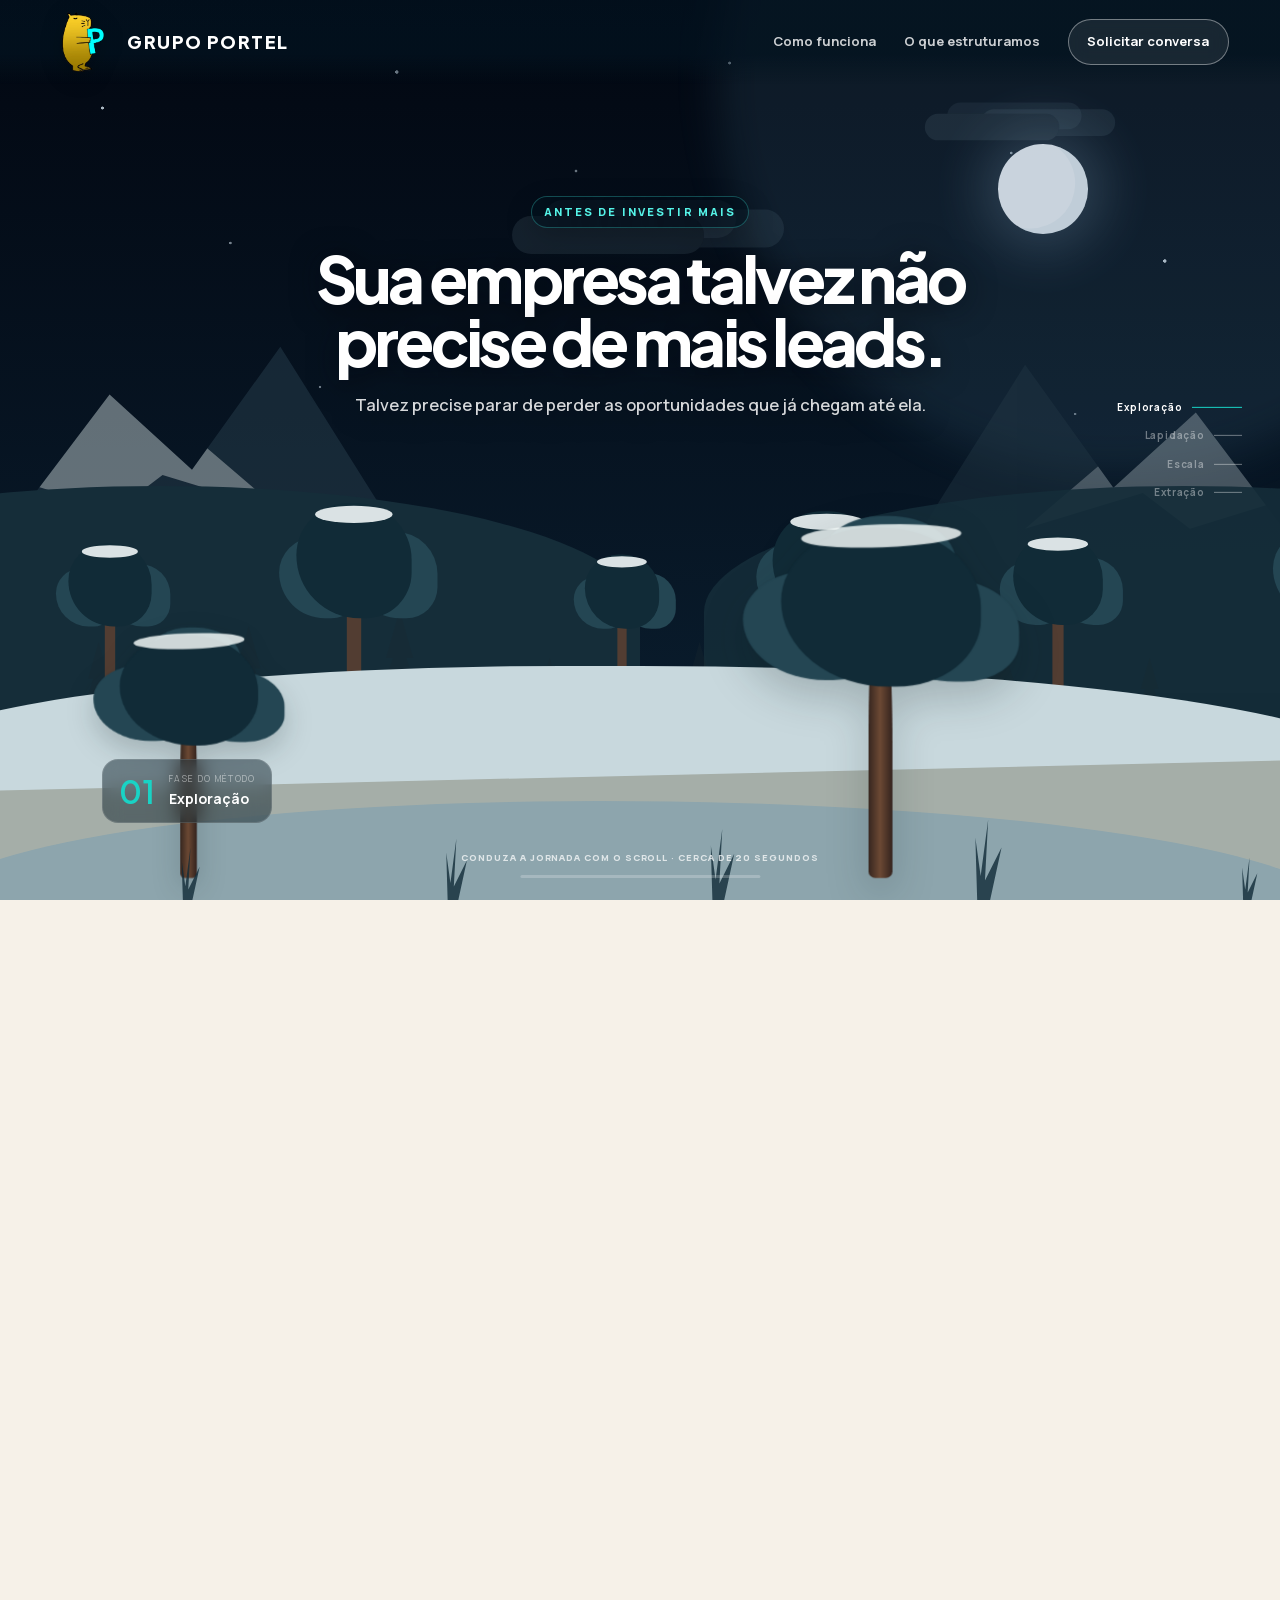
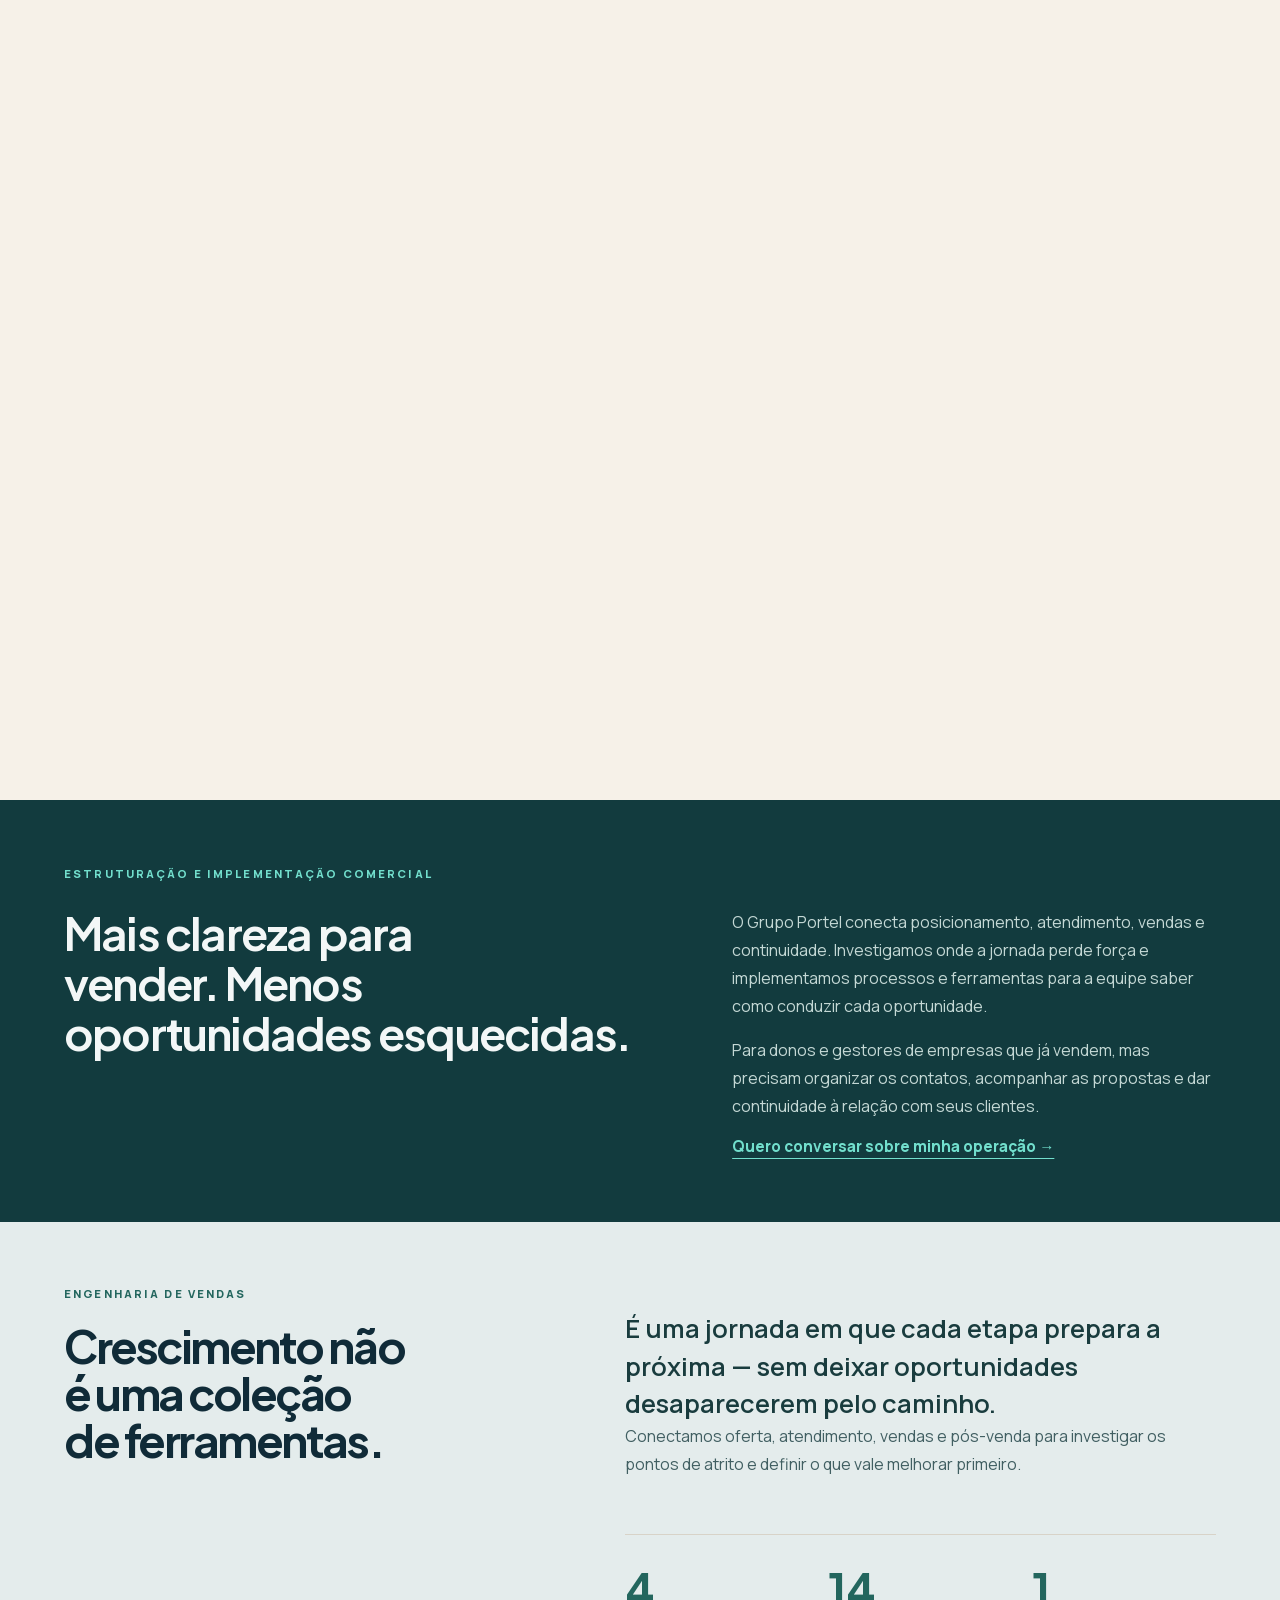
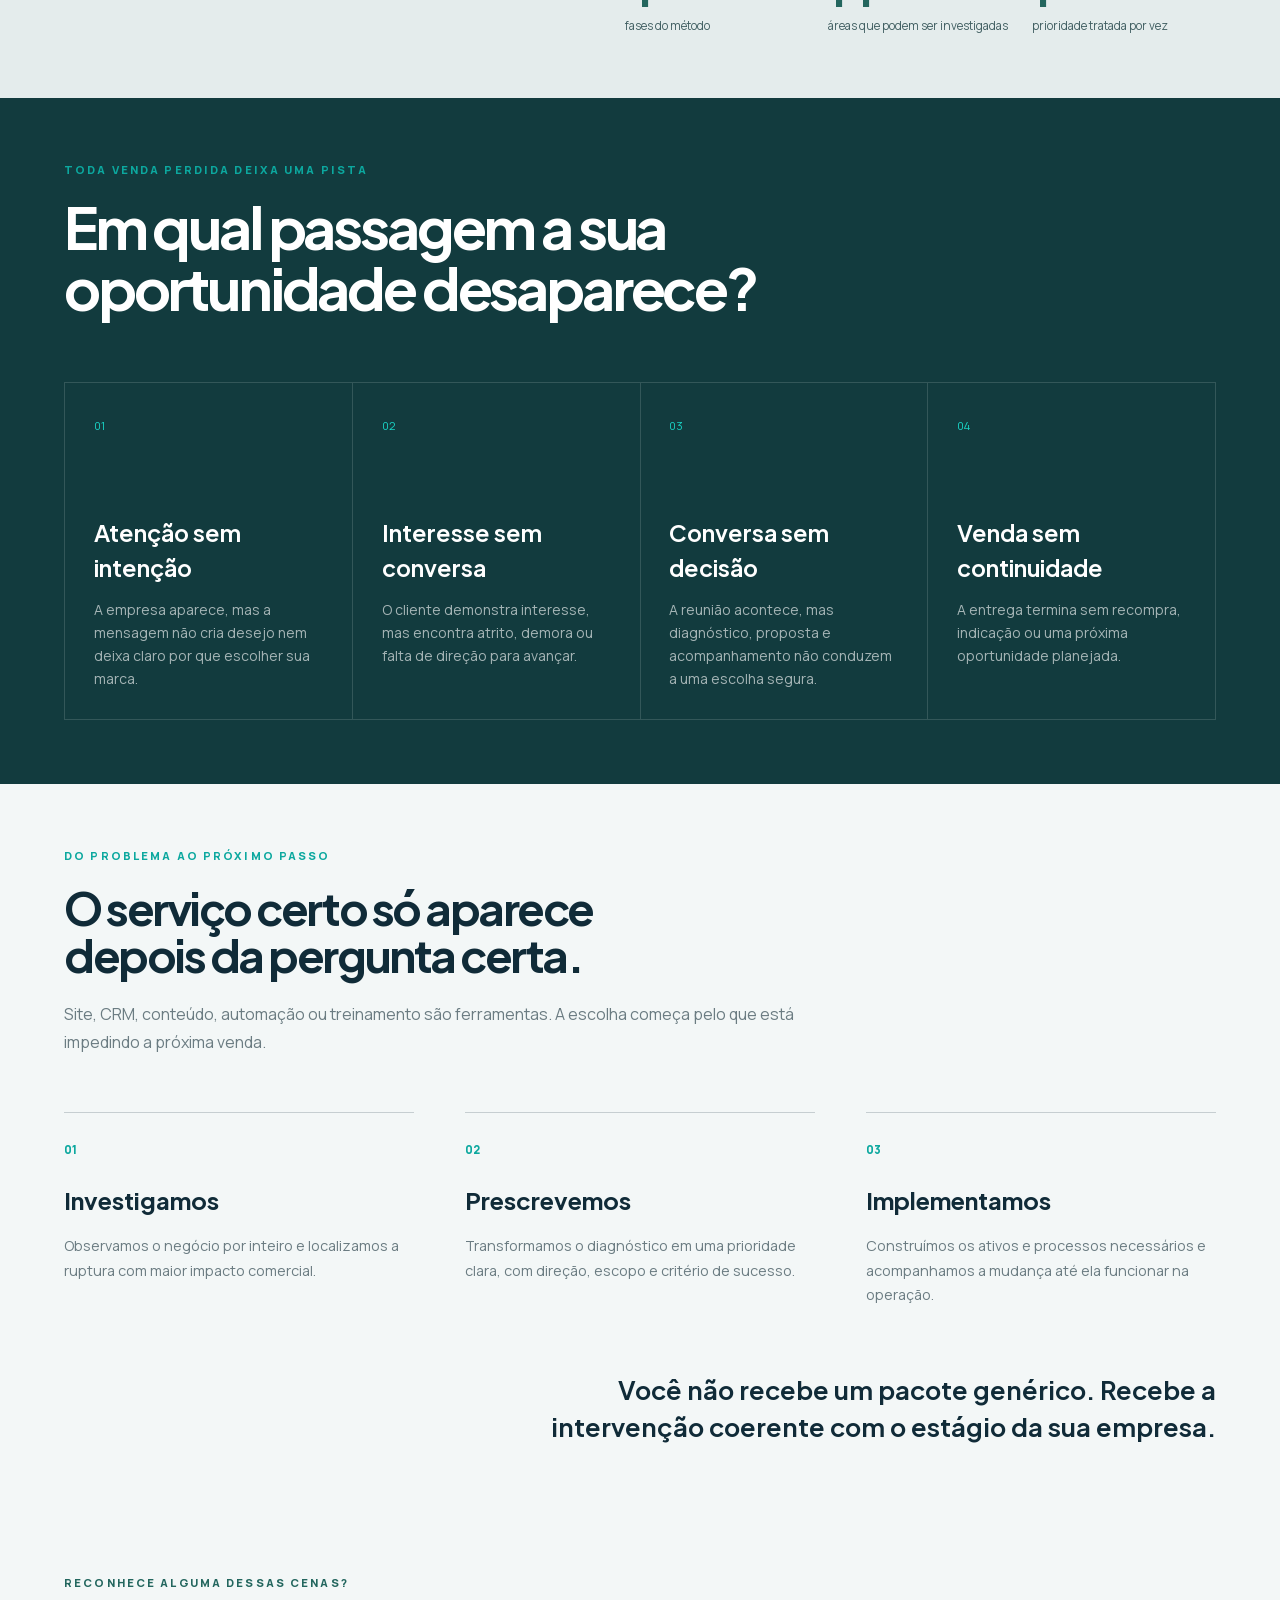
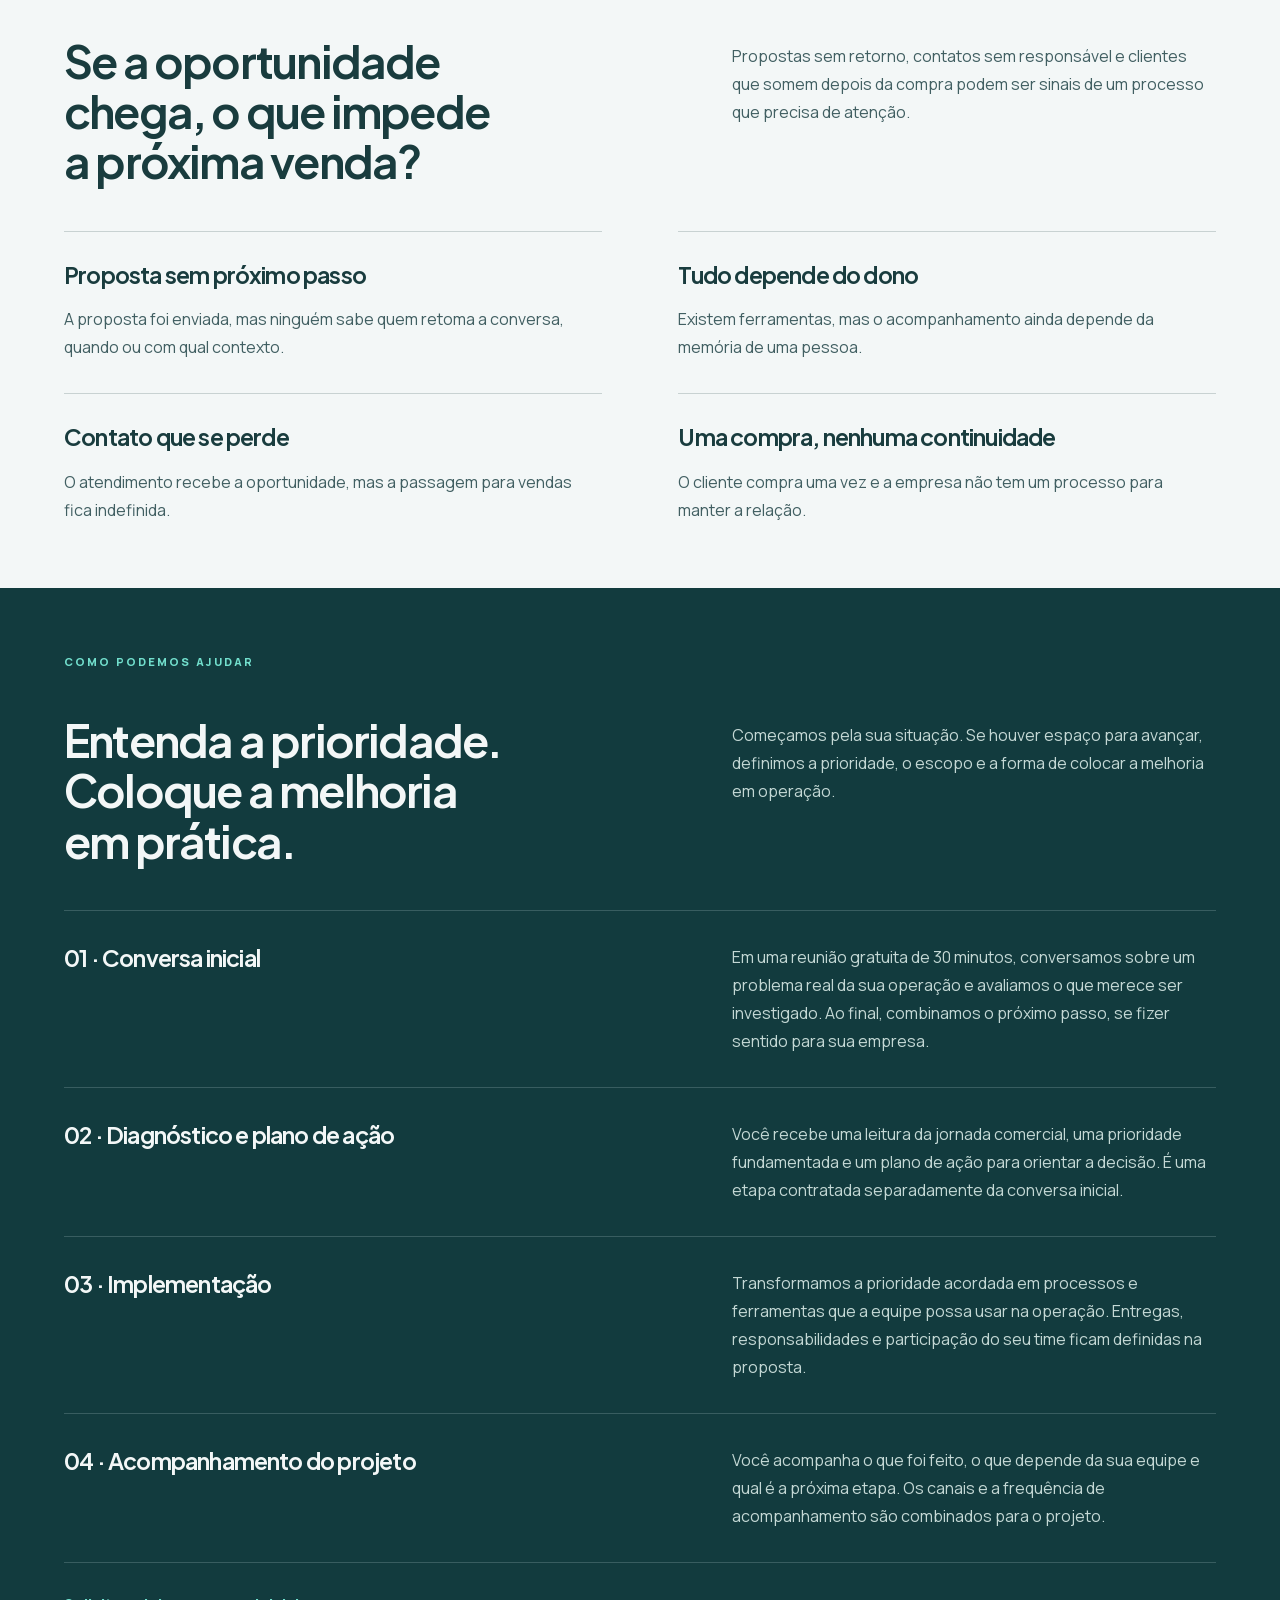
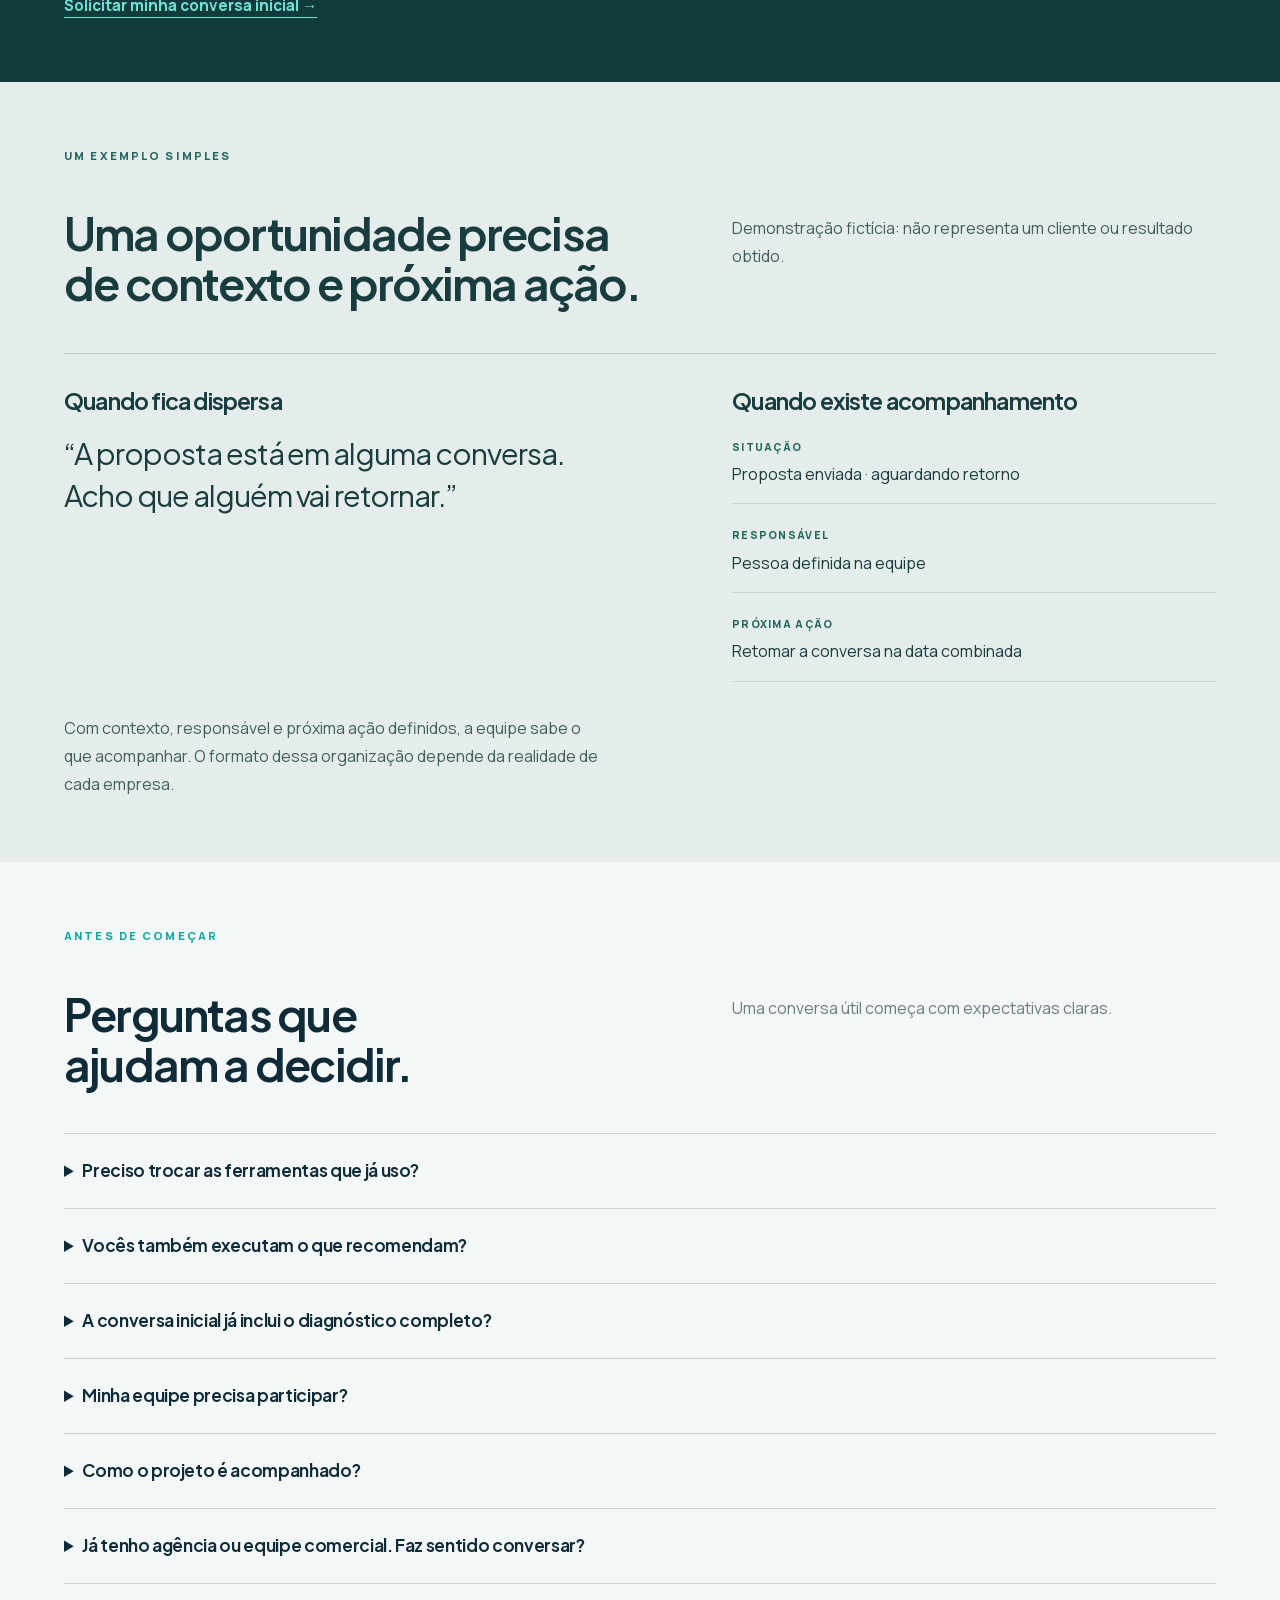
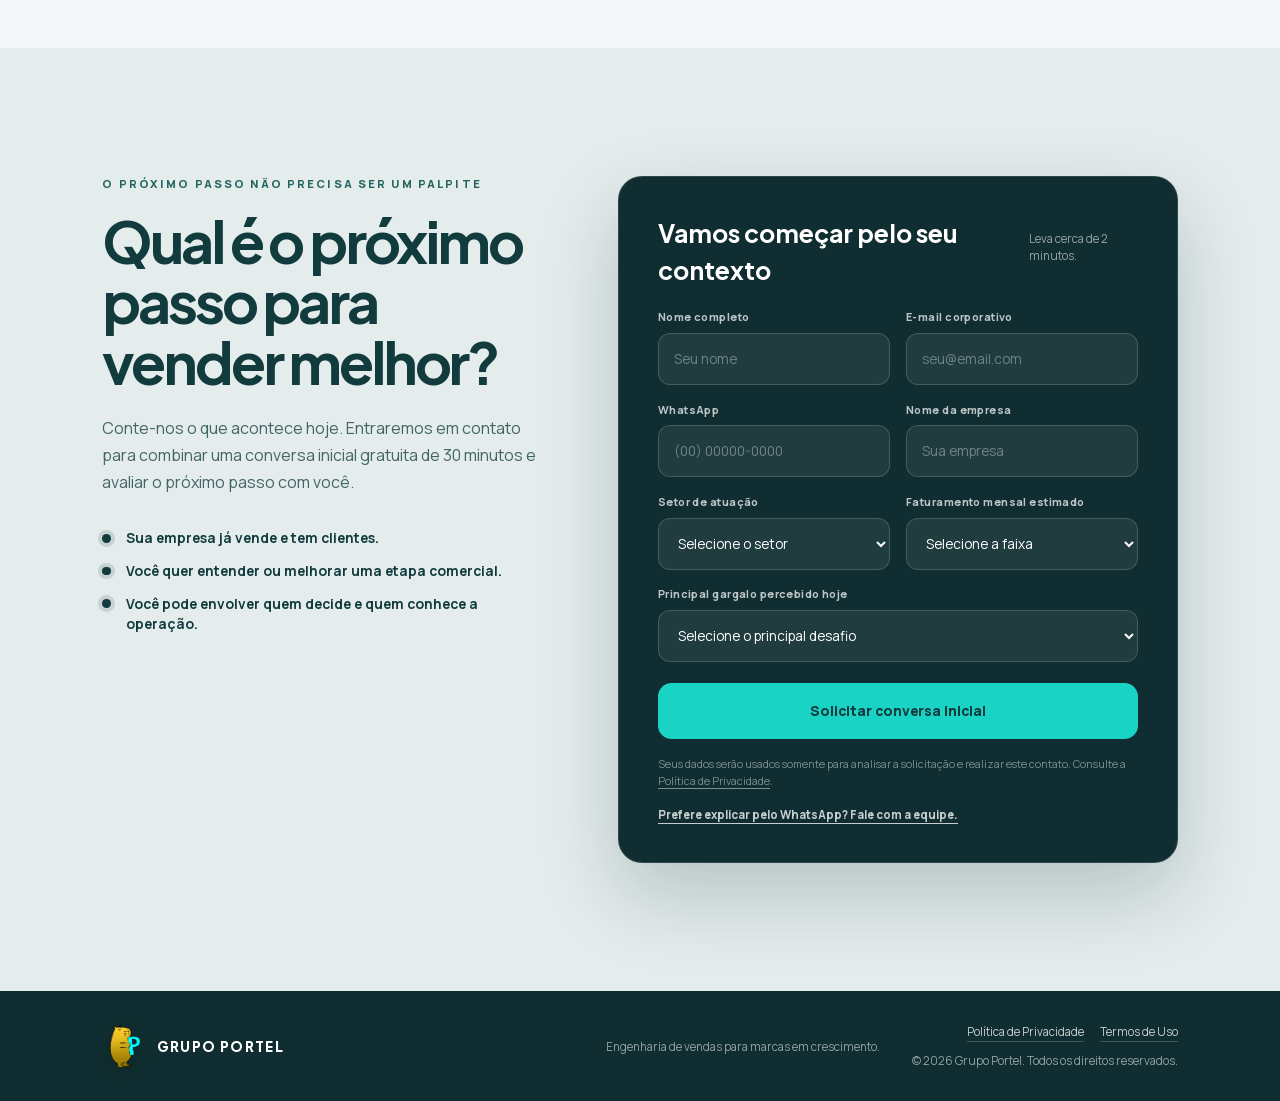
==== commit 9bc66098: "Clarify the first conversation and focus public copy on visitor benefits" ====
--- a/index.html
+++ b/index.html
@@ -1,4 +1,4 @@
-<!DOCTYPE html><html lang="pt-BR"><head><meta http-equiv="Content-Security-Policy" content="default-src 'self'; script-src 'self' 'sha256-BDyQRcE2KH2tLI06tn9B7QoiGvcPUcceZAb+ZO4yLoM=' 'sha256-xQRNUoaXSVtQxI8lPqiMUJDXE9pSwPqo1rlKm5/wPIA=' 'sha256-IcY4gHAEH6lVZiBqUydCT9ZVW3zaXEZGedf6rAG5Bgs=' 'sha256-seCevpJgnLLZqs6G/2zI2Mgyvowl2/eL6k6UQvQ7cbY=' 'sha256-x5lao5ZXlqSzkFZ3viSn+1vBBwAFVALGpuerwVPhCXM=' 'sha256-0kbX58llTIMUwzrG/9wg4NyhcguGDhOfFRz9dxh+GG8=' 'sha256-rncwhvR6IwOE6xRB06404DPsKea4Y8nG5F59kxkcmL8=' 'sha256-fMF3nCailwQV6E4WsOirA5hEc4lthOZDfpP+Vn/Sk3M=' 'sha256-MR5sjneosbb62HgUStEFIg9zxtaO3wBOEkdEgUgXSdI=' 'sha256-SPj7cgkH/DGytTOn+ulKYJr9DB/2SvLUDltPOo/gkkY=' 'sha256-u3GK8giEzEhgHS6SqVEJysimnKHIWjJ6EJgT7Kigfvc=' 'sha256-BpKxE4GD4Da0BWMHtK3GIomkhGHs/9lM72Bp2OmGZgc=' 'sha256-fU5XCeeXRvTX5tDaghqPJSRZ557J9kA6cIhoVjlUZFY=' 'sha256-TS3RFuYAfpiVLsc5vy5N5zvmguJ+iFvlWgFT6oMYdRU=' 'sha256-B08d+gSCJ6wZlW9WJ/Z1yCVYuM1Wn9BKOlz8ea4UJyY=' 'sha256-uxw+pkqyzQjHjjpDT/crfbO1j0x1aDyjZIZ7r6Fp4+A=' 'sha256-aX8/G+DEMmgtCkDQRXIhAa0EFUtaQHYOwakzLoL/wv0=' 'sha256-zZRSWrrn+X+4krAwuL2jhCo2FZclMqXDTXZSb3UZKQ4=' 'sha256-DN5kvAZdo/4RHt5bWi+inqslFMOr09x01Z1sPsqV9Uc=' 'sha256-kv20xW0szbK7nhHX8973qdS3Z58de62DzMUg1FE6je8='; style-src 'self' 'unsafe-inline'; img-src 'self' data:; font-src 'self'; connect-src 'self'; form-action 'self'; object-src 'none'; base-uri 'none'; frame-src 'none'"/><meta charSet="utf-8"/><meta name="viewport" content="width=device-width, initial-scale=1"/><script>if(matchMedia("(max-width: 900px)").matches||navigator.userAgentData?.mobile||/Android.*Mobile|iPhone|iPod/i.test(navigator.userAgent))document.documentElement.classList.add("mobile-lite");</script><link rel="stylesheet" href="/_next/static/css/index.C528u4CT.css" data-rsc-css-href="/_next/static/css/index.C528u4CT.css" data-precedence="vite-rsc/importer-resources"/><link media="(min-width: 901px)" rel="preload" href="/assets/capy-transition-rough.png" as="image"/><link media="(min-width: 901px)" rel="preload" href="/assets/capy-walk-rough.png" as="image"/><title>Grupo Portel | Estruturação e Implementação Comercial</title><meta name="description" content="O Grupo Portel conecta atendimento, vendas e continuidade. Conheça nosso diagnóstico, plano de ação e implementação comercial para organizar as oportunidades da sua empresa."/><meta property="og:title" content="Grupo Portel | Estruturação e Implementação Comercial"/><meta property="og:description" content="O Grupo Portel conecta atendimento, vendas e continuidade. Conheça nosso diagnóstico, plano de ação e implementação comercial para organizar as oportunidades da sua empresa."/><meta property="og:type" content="website"/><meta property="og:image" content="https://grupoportel.com/og.png"/><meta property="og:image:width" content="1536"/><meta property="og:image:height" content="1024"/><meta property="og:image:alt" content="Grupo Portel — quatro estações da estruturação comercial"/><meta name="twitter:card" content="summary_large_image"/><meta name="twitter:title" content="Grupo Portel | Estruturação e Implementação Comercial"/><meta name="twitter:description" content="O Grupo Portel conecta atendimento, vendas e continuidade. Conheça nosso diagnóstico, plano de ação e implementação comercial para organizar as oportunidades da sua empresa."/><meta name="twitter:image" content="https://grupoportel.com/og.png"/><link rel="shortcut icon" href="/favicon-portel.png"/><link rel="icon" href="/favicon-portel.png" type="image/png"/><link rel="apple-touch-icon" href="/favicon-portel.png"/><link media="(min-width: 901px)" rel="preload" as="image" href="/assets/capy-transition-rough.png"/><link media="(min-width: 901px)" rel="preload" as="image" href="/assets/capy-walk-rough.png"/><script>Object.assign(((self[Symbol.for("vinext.navigationRuntime")]??={bootstrap:{routeManifest:null},functions:{}}).bootstrap.rsc??={rsc:[]}),{params:{},nav:{"pathname":"/","searchParams":[]}})</script>
+<!DOCTYPE html><html lang="pt-BR"><head><meta http-equiv="Content-Security-Policy" content="default-src 'self'; script-src 'self' 'sha256-BDyQRcE2KH2tLI06tn9B7QoiGvcPUcceZAb+ZO4yLoM=' 'sha256-xQRNUoaXSVtQxI8lPqiMUJDXE9pSwPqo1rlKm5/wPIA=' 'sha256-FypCHktB70o9sIroj18/ouAwWpI9OR0qc1uNTZInLDY=' 'sha256-seCevpJgnLLZqs6G/2zI2Mgyvowl2/eL6k6UQvQ7cbY=' 'sha256-x5lao5ZXlqSzkFZ3viSn+1vBBwAFVALGpuerwVPhCXM=' 'sha256-0kbX58llTIMUwzrG/9wg4NyhcguGDhOfFRz9dxh+GG8=' 'sha256-rncwhvR6IwOE6xRB06404DPsKea4Y8nG5F59kxkcmL8=' 'sha256-fMF3nCailwQV6E4WsOirA5hEc4lthOZDfpP+Vn/Sk3M=' 'sha256-MR5sjneosbb62HgUStEFIg9zxtaO3wBOEkdEgUgXSdI=' 'sha256-SPj7cgkH/DGytTOn+ulKYJr9DB/2SvLUDltPOo/gkkY=' 'sha256-u3GK8giEzEhgHS6SqVEJysimnKHIWjJ6EJgT7Kigfvc=' 'sha256-BpKxE4GD4Da0BWMHtK3GIomkhGHs/9lM72Bp2OmGZgc=' 'sha256-fU5XCeeXRvTX5tDaghqPJSRZ557J9kA6cIhoVjlUZFY=' 'sha256-TS3RFuYAfpiVLsc5vy5N5zvmguJ+iFvlWgFT6oMYdRU=' 'sha256-B08d+gSCJ6wZlW9WJ/Z1yCVYuM1Wn9BKOlz8ea4UJyY=' 'sha256-uxw+pkqyzQjHjjpDT/crfbO1j0x1aDyjZIZ7r6Fp4+A=' 'sha256-aX8/G+DEMmgtCkDQRXIhAa0EFUtaQHYOwakzLoL/wv0=' 'sha256-zZRSWrrn+X+4krAwuL2jhCo2FZclMqXDTXZSb3UZKQ4=' 'sha256-DN5kvAZdo/4RHt5bWi+inqslFMOr09x01Z1sPsqV9Uc=' 'sha256-kv20xW0szbK7nhHX8973qdS3Z58de62DzMUg1FE6je8='; style-src 'self' 'unsafe-inline'; img-src 'self' data:; font-src 'self'; connect-src 'self'; form-action 'self'; object-src 'none'; base-uri 'none'; frame-src 'none'"/><meta charSet="utf-8"/><meta name="viewport" content="width=device-width, initial-scale=1"/><script>if(matchMedia("(max-width: 900px)").matches||navigator.userAgentData?.mobile||/Android.*Mobile|iPhone|iPod/i.test(navigator.userAgent))document.documentElement.classList.add("mobile-lite");</script><link rel="stylesheet" href="/_next/static/css/index.C528u4CT.css" data-rsc-css-href="/_next/static/css/index.C528u4CT.css" data-precedence="vite-rsc/importer-resources"/><link media="(min-width: 901px)" rel="preload" href="/assets/capy-transition-rough.png" as="image"/><link media="(min-width: 901px)" rel="preload" href="/assets/capy-walk-rough.png" as="image"/><title>Grupo Portel | Estruturação e Implementação Comercial</title><meta name="description" content="O Grupo Portel conecta atendimento, vendas e continuidade. Conheça nosso diagnóstico, plano de ação e implementação comercial para organizar as oportunidades da sua empresa."/><meta property="og:title" content="Grupo Portel | Estruturação e Implementação Comercial"/><meta property="og:description" content="O Grupo Portel conecta atendimento, vendas e continuidade. Conheça nosso diagnóstico, plano de ação e implementação comercial para organizar as oportunidades da sua empresa."/><meta property="og:type" content="website"/><meta property="og:image" content="https://grupoportel.com/og.png"/><meta property="og:image:width" content="1536"/><meta property="og:image:height" content="1024"/><meta property="og:image:alt" content="Grupo Portel — quatro estações da estruturação comercial"/><meta name="twitter:card" content="summary_large_image"/><meta name="twitter:title" content="Grupo Portel | Estruturação e Implementação Comercial"/><meta name="twitter:description" content="O Grupo Portel conecta atendimento, vendas e continuidade. Conheça nosso diagnóstico, plano de ação e implementação comercial para organizar as oportunidades da sua empresa."/><meta name="twitter:image" content="https://grupoportel.com/og.png"/><link rel="shortcut icon" href="/favicon-portel.png"/><link rel="icon" href="/favicon-portel.png" type="image/png"/><link rel="apple-touch-icon" href="/favicon-portel.png"/><link media="(min-width: 901px)" rel="preload" as="image" href="/assets/capy-transition-rough.png"/><link media="(min-width: 901px)" rel="preload" as="image" href="/assets/capy-walk-rough.png"/><script>Object.assign(((self[Symbol.for("vinext.navigationRuntime")]??={bootstrap:{routeManifest:null},functions:{}}).bootstrap.rsc??={rsc:[]}),{params:{},nav:{"pathname":"/","searchParams":[]}})</script>
 <link media="(min-width: 901px)" rel="preload" href="/_next/static/_vinext_fonts/manrope-76eca2803f7f/manrope-81401990.woff2" as="font" type="font/woff2" crossorigin />
 <link media="(min-width: 901px)" rel="preload" href="/_next/static/_vinext_fonts/plus-jakarta-sans-58677bc4e688/plus-jakarta-sans-be25729b.woff2" as="font" type="font/woff2" crossorigin />
 <style data-vinext-fonts>/* cyrillic-ext */
@@ -120,4 +120,4 @@
 .__variable_plus_jakarta_sans_1ftl9zn { --font-display: 'Plus Jakarta Sans', 'Plus Jakarta Sans Fallback'; }
 </style>
 <link rel="stylesheet" href="/_next/static/css/mobile-performance-9a3d5e55.css" />
-<link rel="stylesheet" href="/assets/mobile-lite-v12.css"/><link rel="stylesheet" href="/assets/desktop-route-v1.css"/><link rel="canonical" href="https://grupoportel.com/"/><meta property="og:url" content="https://grupoportel.com/"/><meta property="og:site_name" content="Grupo Portel"/><meta name="referrer" content="strict-origin-when-cross-origin"/><link rel="stylesheet" href="/assets/public-content-v3.css"/><link rel="stylesheet" href="/assets/header-brand-v1.css"/><link rel="stylesheet" href="/assets/chapter-surfaces-v2.css"/><script type="application/ld+json">{"@context":"https://schema.org","@graph":[{"@type":"Organization","@id":"https://grupoportel.com/#organizacao","name":"Grupo Portel","url":"https://grupoportel.com/","logo":"https://grupoportel.com/assets/logo-grupo-portel.png","description":"O Grupo Portel conecta atendimento, vendas e continuidade. Conheça nosso diagnóstico, plano de ação e implementação comercial para organizar as oportunidades da sua empresa."},{"@type":"WebSite","@id":"https://grupoportel.com/#website","url":"https://grupoportel.com/","name":"Grupo Portel","publisher":{"@id":"https://grupoportel.com/#organizacao"},"inLanguage":"pt-BR"}]}</script><script defer src="/assets/header-theme-v4.js"></script><script defer src="/assets/content-motion-v1.js"></script></head><body class="__variable_manrope_0lv6qco __variable_plus_jakarta_sans_1ftl9zn"><main><a class="skip-link" href="#metodo">Pular animação</a><header class="site-header"><a class="brand" href="#inicio" aria-label="Grupo Portel — início"><span class="brand-mark"><img src="/assets/logo-grupo-portel.png" alt=""/></span><span>GRUPO PORTEL</span></a><nav aria-label="Navegação principal"><a href="#metodo">Como funciona</a><a href="#entregas">O que estruturamos</a><a class="nav-cta" href="#contato">Solicitar avaliação</a></nav></header><section class="journey" id="inicio" aria-label="As quatro fases do método Grupo Portel"><div class="journey-sticky " data-season="winter" style="--journey-progress:0"><div class="scene" aria-hidden="true"><div class="sky-glow"></div><div class="sun"></div><div class="cloud cloud-one"></div><div class="cloud cloud-two"></div><div class="mountain mountain-one"></div><div class="mountain mountain-two"></div><div class="far-hill far-hill-one"></div><div class="far-hill far-hill-two"></div><div class="distant-forest"><span style="--pine-x:0%;--pine-scale:0.62"></span><span style="--pine-x:8.5%;--pine-scale:0.73"></span><span style="--pine-x:17%;--pine-scale:0.84"></span><span style="--pine-x:25.5%;--pine-scale:0.95"></span><span style="--pine-x:34%;--pine-scale:0.62"></span><span style="--pine-x:42.5%;--pine-scale:0.73"></span><span style="--pine-x:51%;--pine-scale:0.84"></span><span style="--pine-x:59.5%;--pine-scale:0.95"></span><span style="--pine-x:68%;--pine-scale:0.62"></span><span style="--pine-x:76.5%;--pine-scale:0.73"></span><span style="--pine-x:85%;--pine-scale:0.84"></span><span style="--pine-x:93.5%;--pine-scale:0.95"></span><span style="--pine-x:102%;--pine-scale:0.62"></span><span style="--pine-x:110.5%;--pine-scale:0.73"></span><span style="--pine-x:119%;--pine-scale:0.84"></span></div><div class="snowfall"><span style="--x:0%;--size:3px;--duration:6s;--delay:0s;--flake-opacity:0.4"></span><span style="--x:37%;--size:4px;--duration:6.8s;--delay:-0.75s;--flake-opacity:0.5"></span><span style="--x:74%;--size:5px;--duration:7.6s;--delay:-1.5s;--flake-opacity:0.6000000000000001"></span><span style="--x:11%;--size:6px;--duration:8.4s;--delay:-2.25s;--flake-opacity:0.7000000000000001"></span><span style="--x:48%;--size:7px;--duration:9.2s;--delay:-3s;--flake-opacity:0.8"></span><span style="--x:85%;--size:3px;--duration:10s;--delay:-3.75s;--flake-opacity:0.4"></span><span style="--x:22%;--size:4px;--duration:10.8s;--delay:-4.5s;--flake-opacity:0.5"></span><span style="--x:59%;--size:5px;--duration:6s;--delay:-5.25s;--flake-opacity:0.6000000000000001"></span><span style="--x:96%;--size:6px;--duration:6.8s;--delay:-6s;--flake-opacity:0.7000000000000001"></span><span style="--x:33%;--size:7px;--duration:7.6s;--delay:-6.75s;--flake-opacity:0.8"></span><span style="--x:70%;--size:3px;--duration:8.4s;--delay:-7.5s;--flake-opacity:0.4"></span><span style="--x:7%;--size:4px;--duration:9.2s;--delay:0s;--flake-opacity:0.5"></span><span style="--x:44%;--size:5px;--duration:10s;--delay:-0.75s;--flake-opacity:0.6000000000000001"></span><span style="--x:81%;--size:6px;--duration:10.8s;--delay:-1.5s;--flake-opacity:0.7000000000000001"></span><span style="--x:18%;--size:7px;--duration:6s;--delay:-2.25s;--flake-opacity:0.8"></span><span style="--x:55%;--size:3px;--duration:6.8s;--delay:-3s;--flake-opacity:0.4"></span><span style="--x:92%;--size:4px;--duration:7.6s;--delay:-3.75s;--flake-opacity:0.5"></span><span style="--x:29%;--size:5px;--duration:8.4s;--delay:-4.5s;--flake-opacity:0.6000000000000001"></span><span style="--x:66%;--size:6px;--duration:9.2s;--delay:-5.25s;--flake-opacity:0.7000000000000001"></span><span style="--x:3%;--size:7px;--duration:10s;--delay:-6s;--flake-opacity:0.8"></span><span style="--x:40%;--size:3px;--duration:10.8s;--delay:-6.75s;--flake-opacity:0.4"></span><span style="--x:77%;--size:4px;--duration:6s;--delay:-7.5s;--flake-opacity:0.5"></span><span style="--x:14%;--size:5px;--duration:6.8s;--delay:0s;--flake-opacity:0.6000000000000001"></span><span style="--x:51%;--size:6px;--duration:7.6s;--delay:-0.75s;--flake-opacity:0.7000000000000001"></span><span style="--x:88%;--size:7px;--duration:8.4s;--delay:-1.5s;--flake-opacity:0.8"></span><span style="--x:25%;--size:3px;--duration:9.2s;--delay:-2.25s;--flake-opacity:0.4"></span><span style="--x:62%;--size:4px;--duration:10s;--delay:-3s;--flake-opacity:0.5"></span><span style="--x:99%;--size:5px;--duration:10.8s;--delay:-3.75s;--flake-opacity:0.6000000000000001"></span><span style="--x:36%;--size:6px;--duration:6s;--delay:-4.5s;--flake-opacity:0.7000000000000001"></span><span style="--x:73%;--size:7px;--duration:6.8s;--delay:-5.25s;--flake-opacity:0.8"></span><span style="--x:10%;--size:3px;--duration:7.6s;--delay:-6s;--flake-opacity:0.4"></span><span style="--x:47%;--size:4px;--duration:8.4s;--delay:-6.75s;--flake-opacity:0.5"></span></div><div class="rainfall"><span style="--rain-x:7%;--rain-length:12px;--rain-duration:0.48s;--rain-delay:0s;--rain-opacity:0.24"></span><span style="--rain-x:38%;--rain-length:16px;--rain-duration:0.535s;--rain-delay:-0.09s;--rain-opacity:0.33999999999999997"></span><span style="--rain-x:69%;--rain-length:20px;--rain-duration:0.59s;--rain-delay:-0.18s;--rain-opacity:0.44"></span><span style="--rain-x:100%;--rain-length:24px;--rain-duration:0.645s;--rain-delay:-0.27s;--rain-opacity:0.54"></span><span style="--rain-x:27%;--rain-length:28px;--rain-duration:0.7s;--rain-delay:-0.36s;--rain-opacity:0.64"></span><span style="--rain-x:58%;--rain-length:12px;--rain-duration:0.755s;--rain-delay:-0.44999999999999996s;--rain-opacity:0.24"></span><span style="--rain-x:89%;--rain-length:16px;--rain-duration:0.48s;--rain-delay:-0.54s;--rain-opacity:0.33999999999999997"></span><span style="--rain-x:16%;--rain-length:20px;--rain-duration:0.535s;--rain-delay:-0.63s;--rain-opacity:0.44"></span><span style="--rain-x:47%;--rain-length:24px;--rain-duration:0.59s;--rain-delay:-0.72s;--rain-opacity:0.54"></span><span style="--rain-x:78%;--rain-length:28px;--rain-duration:0.645s;--rain-delay:-0.8099999999999999s;--rain-opacity:0.64"></span><span style="--rain-x:5%;--rain-length:12px;--rain-duration:0.7s;--rain-delay:-0.8999999999999999s;--rain-opacity:0.24"></span><span style="--rain-x:36%;--rain-length:16px;--rain-duration:0.755s;--rain-delay:-0.99s;--rain-opacity:0.33999999999999997"></span><span style="--rain-x:67%;--rain-length:20px;--rain-duration:0.48s;--rain-delay:-1.08s;--rain-opacity:0.44"></span><span style="--rain-x:98%;--rain-length:24px;--rain-duration:0.535s;--rain-delay:0s;--rain-opacity:0.54"></span><span style="--rain-x:25%;--rain-length:28px;--rain-duration:0.59s;--rain-delay:-0.09s;--rain-opacity:0.64"></span><span style="--rain-x:56%;--rain-length:12px;--rain-duration:0.645s;--rain-delay:-0.18s;--rain-opacity:0.24"></span><span style="--rain-x:87%;--rain-length:16px;--rain-duration:0.7s;--rain-delay:-0.27s;--rain-opacity:0.33999999999999997"></span><span style="--rain-x:14%;--rain-length:20px;--rain-duration:0.755s;--rain-delay:-0.36s;--rain-opacity:0.44"></span><span style="--rain-x:45%;--rain-length:24px;--rain-duration:0.48s;--rain-delay:-0.44999999999999996s;--rain-opacity:0.54"></span><span style="--rain-x:76%;--rain-length:28px;--rain-duration:0.535s;--rain-delay:-0.54s;--rain-opacity:0.64"></span><span style="--rain-x:3%;--rain-length:12px;--rain-duration:0.59s;--rain-delay:-0.63s;--rain-opacity:0.24"></span><span style="--rain-x:34%;--rain-length:16px;--rain-duration:0.645s;--rain-delay:-0.72s;--rain-opacity:0.33999999999999997"></span><span style="--rain-x:65%;--rain-length:20px;--rain-duration:0.7s;--rain-delay:-0.8099999999999999s;--rain-opacity:0.44"></span><span style="--rain-x:96%;--rain-length:24px;--rain-duration:0.755s;--rain-delay:-0.8999999999999999s;--rain-opacity:0.54"></span><span style="--rain-x:23%;--rain-length:28px;--rain-duration:0.48s;--rain-delay:-0.99s;--rain-opacity:0.64"></span><span style="--rain-x:54%;--rain-length:12px;--rain-duration:0.535s;--rain-delay:-1.08s;--rain-opacity:0.24"></span><span style="--rain-x:85%;--rain-length:16px;--rain-duration:0.59s;--rain-delay:0s;--rain-opacity:0.33999999999999997"></span><span style="--rain-x:12%;--rain-length:20px;--rain-duration:0.645s;--rain-delay:-0.09s;--rain-opacity:0.44"></span><span style="--rain-x:43%;--rain-length:24px;--rain-duration:0.7s;--rain-delay:-0.18s;--rain-opacity:0.54"></span><span style="--rain-x:74%;--rain-length:28px;--rain-duration:0.755s;--rain-delay:-0.27s;--rain-opacity:0.64"></span><span style="--rain-x:1%;--rain-length:12px;--rain-duration:0.48s;--rain-delay:-0.36s;--rain-opacity:0.24"></span><span style="--rain-x:32%;--rain-length:16px;--rain-duration:0.535s;--rain-delay:-0.44999999999999996s;--rain-opacity:0.33999999999999997"></span><span style="--rain-x:63%;--rain-length:20px;--rain-duration:0.59s;--rain-delay:-0.54s;--rain-opacity:0.44"></span><span style="--rain-x:94%;--rain-length:24px;--rain-duration:0.645s;--rain-delay:-0.63s;--rain-opacity:0.54"></span><span style="--rain-x:21%;--rain-length:28px;--rain-duration:0.7s;--rain-delay:-0.72s;--rain-opacity:0.64"></span><span style="--rain-x:52%;--rain-length:12px;--rain-duration:0.755s;--rain-delay:-0.8099999999999999s;--rain-opacity:0.24"></span><span style="--rain-x:83%;--rain-length:16px;--rain-duration:0.48s;--rain-delay:-0.8999999999999999s;--rain-opacity:0.33999999999999997"></span><span style="--rain-x:10%;--rain-length:20px;--rain-duration:0.535s;--rain-delay:-0.99s;--rain-opacity:0.44"></span><span style="--rain-x:41%;--rain-length:24px;--rain-duration:0.59s;--rain-delay:-1.08s;--rain-opacity:0.54"></span><span style="--rain-x:72%;--rain-length:28px;--rain-duration:0.645s;--rain-delay:0s;--rain-opacity:0.64"></span><span style="--rain-x:103%;--rain-length:12px;--rain-duration:0.7s;--rain-delay:-0.09s;--rain-opacity:0.24"></span><span style="--rain-x:30%;--rain-length:16px;--rain-duration:0.755s;--rain-delay:-0.18s;--rain-opacity:0.33999999999999997"></span></div><div class="grove"><span class="tree tree-1"></span><span class="tree tree-2"></span><span class="tree tree-3"></span><span class="tree tree-4"></span><span class="tree tree-5"></span><span class="tree tree-6"></span><span class="tree tree-7"></span></div><div class="flowers"><span style="--flower-x:5%;--flower-y:7%"></span><span style="--flower-x:22%;--flower-y:9%"></span><span style="--flower-x:39%;--flower-y:11%"></span><span style="--flower-x:56%;--flower-y:13%"></span><span style="--flower-x:73%;--flower-y:7%"></span><span style="--flower-x:90%;--flower-y:9%"></span><span style="--flower-x:11%;--flower-y:11%"></span><span style="--flower-x:28%;--flower-y:13%"></span><span style="--flower-x:45%;--flower-y:7%"></span><span style="--flower-x:62%;--flower-y:9%"></span><span style="--flower-x:79%;--flower-y:11%"></span></div><div class="falling-leaves"><span style="--leaf-x:4%;--leaf-y:-5%;--leaf-duration:7s;--leaf-delay:0s;--leaf-color:hsl(24 72% 48%)"></span><span style="--leaf-x:33%;--leaf-y:-13%;--leaf-duration:7.7s;--leaf-delay:-0.8s;--leaf-color:hsl(37 72% 48%)"></span><span style="--leaf-x:62%;--leaf-y:-21%;--leaf-duration:8.4s;--leaf-delay:-1.6s;--leaf-color:hsl(50 72% 48%)"></span><span style="--leaf-x:91%;--leaf-y:-29%;--leaf-duration:9.1s;--leaf-delay:-2.4000000000000004s;--leaf-color:hsl(24 72% 48%)"></span><span style="--leaf-x:24%;--leaf-y:-37%;--leaf-duration:9.8s;--leaf-delay:-3.2s;--leaf-color:hsl(37 72% 48%)"></span><span style="--leaf-x:53%;--leaf-y:-5%;--leaf-duration:10.5s;--leaf-delay:-4s;--leaf-color:hsl(50 72% 48%)"></span><span style="--leaf-x:82%;--leaf-y:-13%;--leaf-duration:7s;--leaf-delay:-4.800000000000001s;--leaf-color:hsl(24 72% 48%)"></span><span style="--leaf-x:15%;--leaf-y:-21%;--leaf-duration:7.7s;--leaf-delay:-5.6000000000000005s;--leaf-color:hsl(37 72% 48%)"></span><span style="--leaf-x:44%;--leaf-y:-29%;--leaf-duration:8.4s;--leaf-delay:-6.4s;--leaf-color:hsl(50 72% 48%)"></span><span style="--leaf-x:73%;--leaf-y:-37%;--leaf-duration:9.1s;--leaf-delay:0s;--leaf-color:hsl(24 72% 48%)"></span><span style="--leaf-x:6%;--leaf-y:-5%;--leaf-duration:9.8s;--leaf-delay:-0.8s;--leaf-color:hsl(37 72% 48%)"></span><span style="--leaf-x:35%;--leaf-y:-13%;--leaf-duration:10.5s;--leaf-delay:-1.6s;--leaf-color:hsl(50 72% 48%)"></span><span style="--leaf-x:64%;--leaf-y:-21%;--leaf-duration:7s;--leaf-delay:-2.4000000000000004s;--leaf-color:hsl(24 72% 48%)"></span><span style="--leaf-x:93%;--leaf-y:-29%;--leaf-duration:7.7s;--leaf-delay:-3.2s;--leaf-color:hsl(37 72% 48%)"></span></div><div class="ground-back"></div><div class="path"></div><div class="ground-front"></div><div class="rough-capybara    " title="Capivara atravessando as quatro estações"><span class="rough-capy-sprite rough-transition"></span><span class="rough-capy-sprite rough-walk"></span></div><div class="foreground-grove"><span class="foreground-tree foreground-tree-1"></span><span class="foreground-tree foreground-tree-2"></span><span class="foreground-tree foreground-tree-3"></span><span class="foreground-tree foreground-tree-4"></span><span class="foreground-tree foreground-tree-5"></span><span class="foreground-tree foreground-tree-6"></span></div><div class="foreground-meadow"><span style="--grass-x:0%;--grass-scale:0.72"></span><span style="--grass-x:9.2%;--grass-scale:0.85"></span><span style="--grass-x:18.4%;--grass-scale:0.98"></span><span style="--grass-x:27.599999999999998%;--grass-scale:1.1099999999999999"></span><span style="--grass-x:36.8%;--grass-scale:1.24"></span><span style="--grass-x:46%;--grass-scale:0.72"></span><span style="--grass-x:55.199999999999996%;--grass-scale:0.85"></span><span style="--grass-x:64.39999999999999%;--grass-scale:0.98"></span><span style="--grass-x:73.6%;--grass-scale:1.1099999999999999"></span><span style="--grass-x:82.8%;--grass-scale:1.24"></span><span style="--grass-x:92%;--grass-scale:0.72"></span><span style="--grass-x:101.19999999999999%;--grass-scale:0.85"></span><span style="--grass-x:110.39999999999999%;--grass-scale:0.98"></span><span style="--grass-x:119.6%;--grass-scale:1.1099999999999999"></span><span style="--grass-x:128.79999999999998%;--grass-scale:1.24"></span><span style="--grass-x:138%;--grass-scale:0.72"></span><span style="--grass-x:147.2%;--grass-scale:0.85"></span><span style="--grass-x:156.39999999999998%;--grass-scale:0.98"></span><span style="--grass-x:165.6%;--grass-scale:1.1099999999999999"></span><span style="--grass-x:174.79999999999998%;--grass-scale:1.24"></span><span style="--grass-x:184%;--grass-scale:0.72"></span><span style="--grass-x:193.2%;--grass-scale:0.85"></span><span style="--grass-x:202.39999999999998%;--grass-scale:0.98"></span><span style="--grass-x:211.6%;--grass-scale:1.1099999999999999"></span></div></div><div class="journey-story" aria-hidden="true"><article class="story-chapter" style="--story-x:0;--story-opacity:1;--story-blur:0px;--story-scale:1"><div class="story-copy"><p class="story-kicker">Antes de investir mais</p><h1 class="story-title">Sua empresa talvez não precise de mais leads.</h1><p class="story-body">Talvez precise parar de perder as oportunidades que já chegam até ela.</p></div></article><article class="story-chapter" style="--story-x:-38;--story-opacity:0;--story-blur:9px;--story-scale:0.965"><div class="story-copy"><p class="story-kicker">O vazamento é invisível</p><h2 class="story-title">A venda raramente se perde em um único lugar.</h2><p class="story-body">Ela desaparece entre mensagem, atendimento, proposta e acompanhamento.</p></div></article><article class="story-chapter" style="--story-x:-38;--story-opacity:0;--story-blur:9px;--story-scale:0.965"><div class="story-copy"><p class="story-kicker">Diagnóstico antes do pacote</p><h2 class="story-title">Por isso não começamos vendendo uma solução pronta.</h2><p class="story-body">Primeiro encontramos a ruptura. Depois prescrevemos a prioridade.</p></div></article><article class="story-chapter" style="--story-x:-38;--story-opacity:0;--story-blur:9px;--story-scale:0.965"><div class="story-copy"><p class="story-kicker">Uma jornada conectada</p><h2 class="story-title">Conectamos marca, marketing e vendas.</h2><p class="story-body">Para transformar atenção em decisão, venda e recorrência.</p></div></article></div><p class="sr-only" aria-live="polite">Sua empresa talvez não precise de mais leads.<!-- --> <!-- -->Talvez precise parar de perder as oportunidades que já chegam até ela.</p><div class="chapter-meta"><span>01</span><div><small>FASE DO MÉTODO</small><strong>Exploração</strong></div></div><div class="season-rail" aria-hidden="true"><span class="active"><i></i> <!-- -->Exploração</span><span class=""><i></i> <!-- -->Lapidação</span><span class=""><i></i> <!-- -->Escala</span><span class=""><i></i> <!-- -->Extração</span></div><div class="scroll-prompt " aria-live="polite"><span>Conduza a jornada com o scroll · cerca de 20 segundos</span><div class="timeline-track" aria-hidden="true"><i style="transform:scaleX(0)"></i></div></div></div></section><section id="sobre" class="public-section"><p class="section-kicker">ESTRUTURAÇÃO E IMPLEMENTAÇÃO COMERCIAL</p><h2>Grupo Portel: do primeiro contato à próxima compra.</h2><p>Estruturamos o caminho entre atendimento, vendas e continuidade. Entendemos como as oportunidades avançam na sua empresa, identificamos o que precisa de atenção e implementamos a melhoria adequada ao seu momento.</p><p>Para donos e gestores de empresas que já têm uma oferta e clientes, mas precisam organizar melhor a operação comercial.</p><a class="public-link" href="#entregas">Conheça as formas de começar →</a></section><section class="method-section" id="metodo"><div class="section-heading"><p class="section-kicker">ENGENHARIA DE VENDAS</p><h2>Crescimento não é uma coleção de ferramentas.</h2></div><div class="method-copy"><p class="large-copy">É uma jornada em que cada etapa prepara a próxima — sem deixar oportunidades desaparecerem pelo caminho.</p><p>Unimos psicologia de decisão, posicionamento de marca, marketing e estrutura comercial para encontrar onde a receita escapa e transformar esse ponto na próxima prioridade do negócio.</p><div class="numbers"><div><strong>4</strong><span>fases do método</span></div><div><strong>14</strong><span>áreas que podem ser investigadas</span></div><div><strong>1</strong><span>prioridade tratada por vez</span></div></div></div></section><section class="services-section" id="atuacao"><div class="section-heading compact"><p class="section-kicker">TODA VENDA PERDIDA DEIXA UMA PISTA</p><h2>Em qual passagem a sua oportunidade desaparece?</h2></div><div class="leak-grid"><article class="leak-card"><span>0<!-- -->1</span><h3>Atenção sem intenção</h3><p>A empresa aparece, mas a mensagem não cria desejo nem deixa claro por que escolher sua marca.</p></article><article class="leak-card"><span>0<!-- -->2</span><h3>Interesse sem conversa</h3><p>O cliente demonstra interesse, mas encontra atrito, demora ou falta de direção para avançar.</p></article><article class="leak-card"><span>0<!-- -->3</span><h3>Conversa sem decisão</h3><p>A reunião acontece, mas diagnóstico, proposta e acompanhamento não conduzem a uma escolha segura.</p></article><article class="leak-card"><span>0<!-- -->4</span><h3>Venda sem continuidade</h3><p>A entrega termina sem recompra, indicação ou uma próxima oportunidade planejada.</p></article></div></section><section class="process-section"><div class="section-heading process-heading"><p class="section-kicker">NÃO VENDEMOS TAREFAS. CORRIGIMOS RUPTURAS.</p><h2>O serviço certo só aparece depois da pergunta certa.</h2><p>Site, CRM, conteúdo, automação ou treinamento são ferramentas. A escolha começa pelo que está impedindo a próxima venda.</p></div><div class="process-steps"><article><span>01</span><h3>Investigamos</h3><p>Observamos o negócio por inteiro e localizamos a ruptura com maior impacto comercial.</p></article><article><span>02</span><h3>Prescrevemos</h3><p>Transformamos o diagnóstico em uma prioridade clara, com direção, escopo e critério de sucesso.</p></article><article><span>03</span><h3>Implementamos</h3><p>Construímos os ativos e processos necessários e acompanhamos a mudança até ela funcionar na operação.</p></article></div><p class="process-conclusion">Você não recebe um pacote genérico. Recebe a intervenção coerente com o estágio da sua empresa.</p></section><section id="situacoes" class="public-section"><div class="public-heading"><p class="section-kicker">RECONHECE ALGUMA DESSAS CENAS?</p><h2>O problema pode estar no que acontece depois do contato.</h2><p>Nem toda dificuldade comercial pede mais anúncios ou uma ferramenta nova. Algumas aparecem nas passagens da própria operação.</p></div><div class="public-grid"><article class="public-card"><h3>Proposta sem próximo passo</h3><p>A proposta foi enviada, mas ninguém sabe quem retoma a conversa, quando ou com qual contexto.</p></article><article class="public-card"><h3>Tudo depende do dono</h3><p>Existem ferramentas, mas o acompanhamento ainda depende da memória de uma pessoa.</p></article><article class="public-card"><h3>Contato que se perde</h3><p>O atendimento recebe a oportunidade, mas a passagem para vendas fica indefinida.</p></article><article class="public-card"><h3>Uma compra, nenhuma continuidade</h3><p>O cliente compra uma vez e a empresa não tem um processo para manter a relação.</p></article></div></section><section id="entregas" class="public-section"><div class="public-heading"><p class="section-kicker">O QUE VOCÊ PODE CONTRATAR</p><h2>Clareza sobre a prioridade. Execução com escopo definido.</h2><p>Cada etapa tem uma finalidade. A conversa inicial ajuda a avaliar o próximo passo; diagnóstico, plano e implementação dependem da contratação adequada.</p></div><div class="public-grid"><article class="public-card"><h3>01 · Conversa inicial</h3><p>Uma conversa gratuita de cerca de 30 minutos para entender o contexto e avaliar se faz sentido avançar. Não inclui o diagnóstico aprofundado nem um plano completo.</p></article><article class="public-card"><h3>02 · Diagnóstico e plano de ação</h3><p>Leitura da jornada comercial, identificação da prioridade e um plano de ação com recomendações. Profundidade, prazos e entregas são definidos na contratação.</p></article><article class="public-card"><h3>03 · Implementação</h3><p>Organização dos processos e das ferramentas necessários à prioridade acordada. Responsabilidades, participação da equipe e escopo ficam claros na proposta.</p></article><article class="public-card"><h3>04 · Acompanhamento do projeto</h3><p>Visibilidade dos avanços, dependências e próximos marcos, com a frequência e os canais combinados para o projeto.</p></article></div><a class="public-link" href="#contato">Quero entender o próximo passo para minha empresa →</a></section><section id="exemplo" class="public-section"><div class="public-heading"><p class="section-kicker">UM EXEMPLO SIMPLES</p><h2>Uma oportunidade precisa de contexto e próxima ação.</h2><p>Demonstração fictícia: não representa um cliente ou resultado obtido.</p></div><div class="public-example"><div><h3>Quando fica dispersa</h3><p>“A proposta está em alguma conversa. Acho que alguém vai retornar.”</p></div><div><h3>Quando existe acompanhamento</h3><dl><dt>Situação</dt><dd>Proposta enviada · aguardando retorno</dd><dt>Responsável</dt><dd>Pessoa definida na equipe</dd><dt>Próxima ação</dt><dd>Retomar a conversa na data combinada</dd></dl></div></div><p>O objetivo é dar clareza à equipe, conectar as etapas e apoiar decisões com informações úteis. A solução depende da realidade de cada empresa.</p></section><section id="perguntas" class="public-section"><div class="public-heading"><p class="section-kicker">ANTES DE COMEÇAR</p><h2>Perguntas que ajudam a decidir.</h2><p>Uma conversa útil começa com expectativas claras.</p></div><details class="public-faq"><summary>Preciso trocar as ferramentas que já uso?</summary><p>Primeiro avaliamos o que existe e onde a operação precisa de atenção. Uma troca só faz sentido quando contribui para a prioridade definida; não é uma condição para conversar.</p></details><details class="public-faq"><summary>Vocês também executam o que recomendam?</summary><p>Sim. A implementação pode ser contratada com escopo, responsabilidades e entregas definidos. Contratar um diagnóstico não inclui automaticamente toda a execução.</p></details><details class="public-faq"><summary>A conversa inicial já inclui o diagnóstico completo?</summary><p>Não. Ela serve para entender o contexto e avaliar o próximo passo. O diagnóstico aprofundado e o Plano de Ação Estratégico são entregas contratadas separadamente.</p></details><details class="public-faq"><summary>Minha equipe precisa participar?</summary><p>Conforme o projeto, precisamos de informações, aprovações e da participação de quem atua nas etapas envolvidas. Essa colaboração é combinada antes da execução.</p></details><details class="public-faq"><summary>Como o projeto é acompanhado?</summary><p>Os avanços, as dependências e os próximos marcos são comunicados pelos canais e na frequência acordados para o escopo contratado.</p></details><details class="public-faq"><summary>Já tenho agência ou equipe comercial. Faz sentido conversar?</summary><p>Pode fazer. Avaliamos como o trabalho atual se conecta ao atendimento, às vendas e à continuidade. A necessidade de intervenção depende do contexto, sem presumir que o trabalho existente deva ser substituído.</p></details></section><section class="contact-section" id="contato"><div class="contact-copy"><p class="section-kicker">O PRÓXIMO PASSO NÃO PRECISA SER UM PALPITE</p><h2>Descubra onde a sua venda está travando.</h2><p>Solicite uma conversa inicial para entendermos o contexto e avaliarmos o próximo passo. O diagnóstico aprofundado e o plano de ação são contratados separadamente.</p><ul class="contact-fit-list"><li>Você já possui uma oferta e clientes.</li><li>Existe um problema comercial relevante.</li><li>O decisor pode participar da mudança.</li></ul></div><form class="diagnosis-form" aria-label="Solicitação de avaliação comercial inicial" action="/api/avaliacao" method="POST"><div class="form-guard" aria-hidden="true"><label>Deixe este campo vazio<input type="text" name="website" tabindex="-1" autocomplete="off" maxlength="200"/></label></div><div class="form-intro"><strong>Conte-nos sobre a sua operação</strong><span>Leva cerca de 2 minutos.</span></div><div class="form-row"><label><span>Nome completo</span><input type="text" required="" autoComplete="name" placeholder="Seu nome" name="Nome"/></label><label><span>E-mail corporativo</span><input type="email" required="" autoComplete="email" placeholder="seu@email.com" name="Email"/></label></div><div class="form-row"><label><span>WhatsApp</span><input type="tel" required="" autoComplete="tel" placeholder="(00) 00000-0000" name="Telefone"/></label><label><span>Nome da empresa</span><input type="text" required="" autoComplete="organization" placeholder="Sua empresa" name="Empresa"/></label></div><div class="form-row"><label><span>Setor de atuação</span><select name="Setor" required=""><option value="" disabled="" selected="">Selecione o setor</option><option value="Serviços B2B">Serviços B2B</option><option value="Indústria">Indústria / Manufatura</option><option value="Tecnologia">Tecnologia / SaaS</option><option value="Varejo">Varejo de Alta Renda</option><option value="Agronegócio">Agronegócio</option><option value="Outros">Outros</option></select></label><label><span>Faturamento mensal estimado</span><select name="Faturamento" required=""><option value="" disabled="" selected="">Selecione a faixa</option><option value="Até R$ 50k">Até R$ 50 mil</option><option value="R$ 51k a R$ 200k">R$ 51 mil a R$ 200 mil</option><option value="R$ 201k a R$ 500k">R$ 201 mil a R$ 500 mil</option><option value="Acima de R$ 500k">Acima de R$ 500 mil</option></select></label></div><label><span>Principal gargalo percebido hoje</span><select name="Gargalo" required=""><option value="" disabled="" selected="">Selecione o principal desafio</option><option value="Posicionamento ou oferta">Posicionamento ou oferta pouco clara</option><option value="Aquisição">Poucas oportunidades ou dependência de indicação</option><option value="Funil ou CRM">Leads se perdem no funil ou no CRM</option><option value="Conversão comercial">Baixa conversão em reuniões e propostas</option><option value="Retenção ou recompra">Pouca retenção, recompra ou indicação</option><option value="Sem clareza">Ainda não sei onde está o gargalo</option></select></label><button class="form-submit" type="submit">Quero meu diagnóstico inicial</button><p class="form-privacy">Seus dados serão usados somente para analisar a solicitação e realizar este contato. Consulte a <a href="/privacidade/">Política de Privacidade</a>.</p><a class="form-whatsapp" href="https://wa.me/5521997857460" target="_blank" rel="noreferrer">Prefere conversar? Chame pelo WhatsApp.</a></form></section><footer><div class="brand"><span class="brand-mark"><img src="/assets/logo-grupo-portel.png" alt=""/></span><span>GRUPO PORTEL</span></div><p>Engenharia de vendas para marcas em crescimento.</p><div class="footer-meta"><nav aria-label="Documentos legais"><a href="/privacidade/">Política de Privacidade</a><a href="/termos/">Termos de Uso</a></nav><p>© 2026 Grupo Portel. Todos os direitos reservados.</p></div></footer></main><script type="module">if(document.documentElement.classList.contains("mobile-lite")){import("/assets/mobile-lite-v14.js")}else{import("/_next/static/chunks/index-public-content-v2.js")}</script><script>((self[Symbol.for("vinext.navigationRuntime")]??={bootstrap:{routeManifest:null},functions:{}}).bootstrap.rsc??={rsc:[]}).rsc.push("2:I[\"8c0f216c4604\",[],\"Children\",1]\n")</script><script>((self[Symbol.for("vinext.navigationRuntime")]??={bootstrap:{routeManifest:null},functions:{}}).bootstrap.rsc??={rsc:[]}).rsc.push("3:I[\"593f344dc510\",[],\"GlobalErrorBoundary\",1]\n")</script><script>((self[Symbol.for("vinext.navigationRuntime")]??={bootstrap:{routeManifest:null},functions:{}}).bootstrap.rsc??={rsc:[]}).rsc.push("4:I[\"0b874ad30386\",[],\"default\",1]\n")</script><script>((self[Symbol.for("vinext.navigationRuntime")]??={bootstrap:{routeManifest:null},functions:{}}).bootstrap.rsc??={rsc:[]}).rsc.push("5:I[\"593f344dc510\",[],\"ErrorBoundary\",1]\n")</script><script>((self[Symbol.for("vinext.navigationRuntime")]??={bootstrap:{routeManifest:null},functions:{}}).bootstrap.rsc??={rsc:[]}).rsc.push("6:I[\"15c18cfaeeff\",[],\"LayoutSegmentProvider\",1]\n")</script><script>((self[Symbol.for("vinext.navigationRuntime")]??={bootstrap:{routeManifest:null},functions:{}}).bootstrap.rsc??={rsc:[]}).rsc.push("7:I[\"8c0f216c4604\",[],\"Slot\",1]\n")</script><script>((self[Symbol.for("vinext.navigationRuntime")]??={bootstrap:{routeManifest:null},functions:{}}).bootstrap.rsc??={rsc:[]}).rsc.push("8:I[\"9276801271d6\",[],\"AppRouterScrollTarget\",1]\n")</script><script>((self[Symbol.for("vinext.navigationRuntime")]??={bootstrap:{routeManifest:null},functions:{}}).bootstrap.rsc??={rsc:[]}).rsc.push("9:I[\"593f344dc510\",[],\"RedirectBoundary\",1]\n")</script><script>((self[Symbol.for("vinext.navigationRuntime")]??={bootstrap:{routeManifest:null},functions:{}}).bootstrap.rsc??={rsc:[]}).rsc.push(":HL[\"/_next/static/css/index.C528u4CT.css\",\"style\"     ]\n")</script><script>((self[Symbol.for("vinext.navigationRuntime")]??={bootstrap:{routeManifest:null},functions:{}}).bootstrap.rsc??={rsc:[]}).rsc.push(":HL[\"/assets/capy-transition-rough.png\",\"image\"]\n")</script><script>((self[Symbol.for("vinext.navigationRuntime")]??={bootstrap:{routeManifest:null},functions:{}}).bootstrap.rsc??={rsc:[]}).rsc.push(":HL[\"/assets/capy-walk-rough.png\",\"image\"]\n")</script><script>((self[Symbol.for("vinext.navigationRuntime")]??={bootstrap:{routeManifest:null},functions:{}}).bootstrap.rsc??={rsc:[]}).rsc.push("0:{\"__route\":\"route:/\",\"__interceptionContext\":null,\"__layoutIds\":[\"layout:/\"],\"__rootLayout\":\"/\",\"__sourcePage\":\"/page\",\"page:/\":\"$L1\",\"layout:/\":[[[[\"$\",\"link\",\"css:/_next/static/css/index.C528u4CT.css\",{\"rel\":\"stylesheet\",\"precedence\":\"vite-rsc/importer-resources\",\"href\":\"/_next/static/css/index.C528u4CT.css\",\"data-rsc-css-href\":\"/_next/static/css/index.C528u4CT.css\"}],\"$undefined\"],[\"$\",\"html\",null,{\"lang\":\"pt-BR\",\"children\":[[\"$\",\"head\",null,{\"children\":[[\"$\",\"link\",null,{\"rel\":\"preload\",\"as\":\"image\",\"href\":\"/assets/capy-transition-rough.png\"}],[\"$\",\"link\",null,{\"rel\":\"preload\",\"as\":\"image\",\"href\":\"/assets/capy-walk-rough.png\"}]]}],[\"$\",\"body\",null,{\"className\":\"__variable_manrope_0lv6qco __variable_plus_jakarta_sans_1ftl9zn\",\"children\":[\"$\",\"$L2\",null,{}]}]]}]],null],\"route:/\":[[[\"$\",\"meta\",null,{\"charSet\":\"utf-8\"}],[[\"$\",\"title\",\"0\",{\"children\":\"Grupo Portel | Estruturação e Implementação Comercial\"}],[\"$\",\"meta\",\"1\",{\"name\":\"description\",\"content\":\"O Grupo Portel conecta atendimento, vendas e continuidade. Conheça nosso diagnóstico, plano de ação e implementação comercial para organizar as oportunidades da sua empresa.\"}],[\"$\",\"meta\",\"2\",{\"property\":\"og:title\",\"content\":\"Grupo Portel | Estruturação e Implementação Comercial\"}],[\"$\",\"meta\",\"3\",{\"property\":\"og:description\",\"content\":\"O Grupo Portel conecta atendimento, vendas e continuidade. Conheça nosso diagnóstico, plano de ação e implementação comercial para organizar as oportunidades da sua empresa.\"}],[\"$\",\"meta\",\"4\",{\"property\":\"og:type\",\"content\":\"website\"}],[\"$\",\"meta\",\"5\",{\"property\":\"og:image\",\"content\":\"https://grupoportel.com/og.png\"}],[\"$\",\"meta\",\"6\",{\"property\":\"og:image:width\",\"content\":\"1536\"}],[\"$\",\"meta\",\"7\",{\"property\":\"og:image:height\",\"content\":\"1024\"}],[\"$\",\"meta\",\"8\",{\"property\":\"og:image:alt\",\"content\":\"Grupo Portel — quatro estações da estruturação comercial\"}],[\"$\",\"meta\",\"9\",{\"name\":\"twitter:card\",\"content\":\"summary_large_image\"}],[\"$\",\"meta\",\"10\",{\"name\":\"twitter:title\",\"content\":\"Grupo Portel | Estruturação e Implementação Comercial\"}],[\"$\",\"meta\",\"11\",{\"name\":\"twitter:description\",\"content\":\"O Grupo Portel conecta atendimento, vendas e continuidade. Conheça nosso diagnóstico, plano de ação e implementação comercial para organizar as oportunidades da sua empresa.\"}],[\"$\",\"meta\",\"12\",{\"name\":\"twitter:image\",\"content\":\"https://grupoportel.com/og.png\"}],[\"$\",\"link\",\"13\",{\"rel\":\"shortcut icon\",\"href\":\"/favicon-portel.png\"}],[\"$\",\"link\",\"14\",{\"rel\":\"icon\",\"href\":\"/favicon-portel.png\",\"type\":\"image/png\"}],[\"$\",\"link\",\"15\",{\"rel\":\"apple-touch-icon\",\"href\":\"/favicon-portel.png\"}]],[[\"$\",\"meta\",\"0\",{\"name\":\"viewport\",\"content\":\"width=device-width, initial-scale=1\"}]]],[\"$\",\"$L3\",null,{\"fallback\":\"$4\",\"children\":[\"$\",\"$L5\",null,{\"fallback\":\"$4\",\"children\":[\"$\",\"$L6\",null,{\"providerId\":\"layout:/\",\"segmentMap\":{\"children\":[]},\"children\":[\"$\",\"$L7\",null,{\"id\":\"layout:/\",\"parallelSlots\":\"$undefined\",\"children\":[\"$\",\"$L8\",null,{\"children\":[\"$\",\"$L9\",null,{\"children\":[[\"$\",\"$L6\",null,{\"providerId\":\"page:/\",\"segmentMap\":{\"children\":[\"__PAGE__\"]},\"children\":[\"$\",\"$L7\",null,{\"id\":\"page:/\"}]}],null]}]}]}]}]}]}],null,null],\"__layoutFlags\":{\"layout:/\":\"s\"},\"__artifactCompatibility\":{\"schemaVersion\":1,\"graphVersion\":\"app-route-graph:1177fd80f83fa7b0\",\"deploymentVersion\":\"eda1e6bf-291e-41cd-b1f5-90663b16c5d6\",\"appElementsSchemaVersion\":1,\"rscPayloadSchemaVersion\":1,\"rootBoundaryId\":\"/\",\"renderEpoch\":null},\"__renderObservation\":{\"schemaVersion\":1,\"output\":{\"kind\":\"app-rsc\",\"mountedSlotsFingerprint\":null,\"renderEpoch\":null,\"rootBoundaryId\":\"/\",\"routeId\":\"route:/\"},\"completeness\":\"partial\",\"boundaryOutcome\":{\"kind\":\"unknown\"},\"requestApis\":[{\"kind\":\"connection\",\"status\":\"unknown\"},{\"kind\":\"cookies\",\"status\":\"unknown\"},{\"kind\":\"draftMode\",\"status\":\"unknown\"},{\"kind\":\"headers\",\"status\":\"unknown\"},{\"kind\":\"params\",\"status\":\"unknown\"},{\"kind\":\"searchParams\",\"status\":\"unknown\"}],\"dynamicFetches\":[],\"cacheTags\":[\"/\",\"_N_T_/\",\"_N_T_/index\",\"_N_T_/layout\",\"_N_T_/page\"],\"pathTags\":[\"/\"],\"cacheability\":\"unknown\",\"downgrade\":{\"target\":\"freshRender\",\"reasons\":[{\"code\":\"CP_DOWNGRADE_CACHEABILITY_UNKNOWN\",\"target\":\"freshRender\"},{\"code\":\"CP_DOWNGRADE_INCOMPLETE_OBSERVATION\",\"completeness\":\"partial\",\"target\":\"freshRender\"},{\"code\":\"CP_DOWNGRADE_UNKNOWN_REQUEST_API\",\"requestApi\":\"connection\",\"target\":\"freshRender\"},{\"code\":\"CP_DOWNGRADE_UNKNOWN_REQUEST_API\",\"requestApi\":\"cookies\",\"target\":\"freshRender\"},{\"code\":\"CP_DOWNGRADE_UNKNOWN_REQUEST_API\",\"requestApi\":\"draftMode\",\"target\":\"freshRender\"},{\"code\":\"CP_DOWNGRADE_UNKNOWN_REQUEST_API\",\"requestApi\":\"headers\",\"target\":\"freshRender\"},{\"code\":\"CP_DOWNGRADE_UNKNOWN_REQUEST_API\",\"requestApi\":\"params\",\"target\":\"freshRender\"},{\"code\":\"CP_DOWNGRADE_UNKNOWN_REQUEST_API\",\"requestApi\":\"searchParams\",\"target\":\"freshRender\"}],\"fallback\":{\"kind\":\"breakerFallback\",\"code\":\"CP_PRIVATE_DYNAMIC_DOWNGRADE\",\"mode\":\"renderFresh\",\"scope\":\"affectedOutput\",\"fields\":{\"reasonCodes\":[\"CP_DOWNGRADE_CACHEABILITY_UNKNOWN\",\"CP_DOWNGRADE_INCOMPLETE_OBSERVATION\",\"CP_DOWNGRADE_UNKNOWN_REQUEST_API\",\"CP_DOWNGRADE_UNKNOWN_REQUEST_API\",\"CP_DOWNGRADE_UNKNOWN_REQUEST_API\",\"CP_DOWNGRADE_UNKNOWN_REQUEST_API\",\"CP_DOWNGRADE_UNKNOWN_REQUEST_API\",\"CP_DOWNGRADE_UNKNOWN_REQUEST_API\"],\"target\":\"freshRender\"}},\"isPublicCacheCandidate\":false}}}\n")</script><script>((self[Symbol.for("vinext.navigationRuntime")]??={bootstrap:{routeManifest:null},functions:{}}).bootstrap.rsc??={rsc:[]}).rsc.push("a:I[\"6efdf509a785\",[],\"default\",1]\n")</script><script>((self[Symbol.for("vinext.navigationRuntime")]??={bootstrap:{routeManifest:null},functions:{}}).bootstrap.rsc??={rsc:[]}).rsc.push("1:[\"$\",\"$La\",null,{\"params\":\"$@b\",\"searchParams\":\"$@c\"}]\n")</script><script>((self[Symbol.for("vinext.navigationRuntime")]??={bootstrap:{routeManifest:null},functions:{}}).bootstrap.rsc??={rsc:[]}).rsc.push("b:{}\n")</script><script>((self[Symbol.for("vinext.navigationRuntime")]??={bootstrap:{routeManifest:null},functions:{}}).bootstrap.rsc??={rsc:[]}).rsc.push("c:{}\n")</script><script>Object.assign(((self[Symbol.for("vinext.navigationRuntime")]??={bootstrap:{routeManifest:null},functions:{}}).bootstrap.rsc??={rsc:[]}),{"initialCacheKind":"dynamic"});((self[Symbol.for("vinext.navigationRuntime")]??={bootstrap:{routeManifest:null},functions:{}}).bootstrap.rsc??={rsc:[]}).done=true</script></body></html>
+<link rel="stylesheet" href="/assets/mobile-lite-v12.css"/><link rel="stylesheet" href="/assets/desktop-route-v1.css"/><link rel="canonical" href="https://grupoportel.com/"/><meta property="og:url" content="https://grupoportel.com/"/><meta property="og:site_name" content="Grupo Portel"/><meta name="referrer" content="strict-origin-when-cross-origin"/><link rel="stylesheet" href="/assets/public-content-v3.css"/><link rel="stylesheet" href="/assets/header-brand-v1.css"/><link rel="stylesheet" href="/assets/chapter-surfaces-v2.css"/><script type="application/ld+json">{"@context":"https://schema.org","@graph":[{"@type":"Organization","@id":"https://grupoportel.com/#organizacao","name":"Grupo Portel","url":"https://grupoportel.com/","logo":"https://grupoportel.com/assets/logo-grupo-portel.png","description":"O Grupo Portel conecta atendimento, vendas e continuidade. Conheça nosso diagnóstico, plano de ação e implementação comercial para organizar as oportunidades da sua empresa."},{"@type":"WebSite","@id":"https://grupoportel.com/#website","url":"https://grupoportel.com/","name":"Grupo Portel","publisher":{"@id":"https://grupoportel.com/#organizacao"},"inLanguage":"pt-BR"}]}</script><script defer src="/assets/header-theme-v4.js"></script><script defer src="/assets/content-motion-v1.js"></script></head><body class="__variable_manrope_0lv6qco __variable_plus_jakarta_sans_1ftl9zn"><main><a class="skip-link" href="#metodo">Pular animação</a><header class="site-header"><a class="brand" href="#inicio" aria-label="Grupo Portel — início"><span class="brand-mark"><img src="/assets/logo-grupo-portel.png" alt=""/></span><span>GRUPO PORTEL</span></a><nav aria-label="Navegação principal"><a href="#metodo">Como funciona</a><a href="#entregas">O que estruturamos</a><a class="nav-cta" href="#contato">Solicitar conversa</a></nav></header><section class="journey" id="inicio" aria-label="As quatro fases do método Grupo Portel"><div class="journey-sticky " data-season="winter" style="--journey-progress:0"><div class="scene" aria-hidden="true"><div class="sky-glow"></div><div class="sun"></div><div class="cloud cloud-one"></div><div class="cloud cloud-two"></div><div class="mountain mountain-one"></div><div class="mountain mountain-two"></div><div class="far-hill far-hill-one"></div><div class="far-hill far-hill-two"></div><div class="distant-forest"><span style="--pine-x:0%;--pine-scale:0.62"></span><span style="--pine-x:8.5%;--pine-scale:0.73"></span><span style="--pine-x:17%;--pine-scale:0.84"></span><span style="--pine-x:25.5%;--pine-scale:0.95"></span><span style="--pine-x:34%;--pine-scale:0.62"></span><span style="--pine-x:42.5%;--pine-scale:0.73"></span><span style="--pine-x:51%;--pine-scale:0.84"></span><span style="--pine-x:59.5%;--pine-scale:0.95"></span><span style="--pine-x:68%;--pine-scale:0.62"></span><span style="--pine-x:76.5%;--pine-scale:0.73"></span><span style="--pine-x:85%;--pine-scale:0.84"></span><span style="--pine-x:93.5%;--pine-scale:0.95"></span><span style="--pine-x:102%;--pine-scale:0.62"></span><span style="--pine-x:110.5%;--pine-scale:0.73"></span><span style="--pine-x:119%;--pine-scale:0.84"></span></div><div class="snowfall"><span style="--x:0%;--size:3px;--duration:6s;--delay:0s;--flake-opacity:0.4"></span><span style="--x:37%;--size:4px;--duration:6.8s;--delay:-0.75s;--flake-opacity:0.5"></span><span style="--x:74%;--size:5px;--duration:7.6s;--delay:-1.5s;--flake-opacity:0.6000000000000001"></span><span style="--x:11%;--size:6px;--duration:8.4s;--delay:-2.25s;--flake-opacity:0.7000000000000001"></span><span style="--x:48%;--size:7px;--duration:9.2s;--delay:-3s;--flake-opacity:0.8"></span><span style="--x:85%;--size:3px;--duration:10s;--delay:-3.75s;--flake-opacity:0.4"></span><span style="--x:22%;--size:4px;--duration:10.8s;--delay:-4.5s;--flake-opacity:0.5"></span><span style="--x:59%;--size:5px;--duration:6s;--delay:-5.25s;--flake-opacity:0.6000000000000001"></span><span style="--x:96%;--size:6px;--duration:6.8s;--delay:-6s;--flake-opacity:0.7000000000000001"></span><span style="--x:33%;--size:7px;--duration:7.6s;--delay:-6.75s;--flake-opacity:0.8"></span><span style="--x:70%;--size:3px;--duration:8.4s;--delay:-7.5s;--flake-opacity:0.4"></span><span style="--x:7%;--size:4px;--duration:9.2s;--delay:0s;--flake-opacity:0.5"></span><span style="--x:44%;--size:5px;--duration:10s;--delay:-0.75s;--flake-opacity:0.6000000000000001"></span><span style="--x:81%;--size:6px;--duration:10.8s;--delay:-1.5s;--flake-opacity:0.7000000000000001"></span><span style="--x:18%;--size:7px;--duration:6s;--delay:-2.25s;--flake-opacity:0.8"></span><span style="--x:55%;--size:3px;--duration:6.8s;--delay:-3s;--flake-opacity:0.4"></span><span style="--x:92%;--size:4px;--duration:7.6s;--delay:-3.75s;--flake-opacity:0.5"></span><span style="--x:29%;--size:5px;--duration:8.4s;--delay:-4.5s;--flake-opacity:0.6000000000000001"></span><span style="--x:66%;--size:6px;--duration:9.2s;--delay:-5.25s;--flake-opacity:0.7000000000000001"></span><span style="--x:3%;--size:7px;--duration:10s;--delay:-6s;--flake-opacity:0.8"></span><span style="--x:40%;--size:3px;--duration:10.8s;--delay:-6.75s;--flake-opacity:0.4"></span><span style="--x:77%;--size:4px;--duration:6s;--delay:-7.5s;--flake-opacity:0.5"></span><span style="--x:14%;--size:5px;--duration:6.8s;--delay:0s;--flake-opacity:0.6000000000000001"></span><span style="--x:51%;--size:6px;--duration:7.6s;--delay:-0.75s;--flake-opacity:0.7000000000000001"></span><span style="--x:88%;--size:7px;--duration:8.4s;--delay:-1.5s;--flake-opacity:0.8"></span><span style="--x:25%;--size:3px;--duration:9.2s;--delay:-2.25s;--flake-opacity:0.4"></span><span style="--x:62%;--size:4px;--duration:10s;--delay:-3s;--flake-opacity:0.5"></span><span style="--x:99%;--size:5px;--duration:10.8s;--delay:-3.75s;--flake-opacity:0.6000000000000001"></span><span style="--x:36%;--size:6px;--duration:6s;--delay:-4.5s;--flake-opacity:0.7000000000000001"></span><span style="--x:73%;--size:7px;--duration:6.8s;--delay:-5.25s;--flake-opacity:0.8"></span><span style="--x:10%;--size:3px;--duration:7.6s;--delay:-6s;--flake-opacity:0.4"></span><span style="--x:47%;--size:4px;--duration:8.4s;--delay:-6.75s;--flake-opacity:0.5"></span></div><div class="rainfall"><span style="--rain-x:7%;--rain-length:12px;--rain-duration:0.48s;--rain-delay:0s;--rain-opacity:0.24"></span><span style="--rain-x:38%;--rain-length:16px;--rain-duration:0.535s;--rain-delay:-0.09s;--rain-opacity:0.33999999999999997"></span><span style="--rain-x:69%;--rain-length:20px;--rain-duration:0.59s;--rain-delay:-0.18s;--rain-opacity:0.44"></span><span style="--rain-x:100%;--rain-length:24px;--rain-duration:0.645s;--rain-delay:-0.27s;--rain-opacity:0.54"></span><span style="--rain-x:27%;--rain-length:28px;--rain-duration:0.7s;--rain-delay:-0.36s;--rain-opacity:0.64"></span><span style="--rain-x:58%;--rain-length:12px;--rain-duration:0.755s;--rain-delay:-0.44999999999999996s;--rain-opacity:0.24"></span><span style="--rain-x:89%;--rain-length:16px;--rain-duration:0.48s;--rain-delay:-0.54s;--rain-opacity:0.33999999999999997"></span><span style="--rain-x:16%;--rain-length:20px;--rain-duration:0.535s;--rain-delay:-0.63s;--rain-opacity:0.44"></span><span style="--rain-x:47%;--rain-length:24px;--rain-duration:0.59s;--rain-delay:-0.72s;--rain-opacity:0.54"></span><span style="--rain-x:78%;--rain-length:28px;--rain-duration:0.645s;--rain-delay:-0.8099999999999999s;--rain-opacity:0.64"></span><span style="--rain-x:5%;--rain-length:12px;--rain-duration:0.7s;--rain-delay:-0.8999999999999999s;--rain-opacity:0.24"></span><span style="--rain-x:36%;--rain-length:16px;--rain-duration:0.755s;--rain-delay:-0.99s;--rain-opacity:0.33999999999999997"></span><span style="--rain-x:67%;--rain-length:20px;--rain-duration:0.48s;--rain-delay:-1.08s;--rain-opacity:0.44"></span><span style="--rain-x:98%;--rain-length:24px;--rain-duration:0.535s;--rain-delay:0s;--rain-opacity:0.54"></span><span style="--rain-x:25%;--rain-length:28px;--rain-duration:0.59s;--rain-delay:-0.09s;--rain-opacity:0.64"></span><span style="--rain-x:56%;--rain-length:12px;--rain-duration:0.645s;--rain-delay:-0.18s;--rain-opacity:0.24"></span><span style="--rain-x:87%;--rain-length:16px;--rain-duration:0.7s;--rain-delay:-0.27s;--rain-opacity:0.33999999999999997"></span><span style="--rain-x:14%;--rain-length:20px;--rain-duration:0.755s;--rain-delay:-0.36s;--rain-opacity:0.44"></span><span style="--rain-x:45%;--rain-length:24px;--rain-duration:0.48s;--rain-delay:-0.44999999999999996s;--rain-opacity:0.54"></span><span style="--rain-x:76%;--rain-length:28px;--rain-duration:0.535s;--rain-delay:-0.54s;--rain-opacity:0.64"></span><span style="--rain-x:3%;--rain-length:12px;--rain-duration:0.59s;--rain-delay:-0.63s;--rain-opacity:0.24"></span><span style="--rain-x:34%;--rain-length:16px;--rain-duration:0.645s;--rain-delay:-0.72s;--rain-opacity:0.33999999999999997"></span><span style="--rain-x:65%;--rain-length:20px;--rain-duration:0.7s;--rain-delay:-0.8099999999999999s;--rain-opacity:0.44"></span><span style="--rain-x:96%;--rain-length:24px;--rain-duration:0.755s;--rain-delay:-0.8999999999999999s;--rain-opacity:0.54"></span><span style="--rain-x:23%;--rain-length:28px;--rain-duration:0.48s;--rain-delay:-0.99s;--rain-opacity:0.64"></span><span style="--rain-x:54%;--rain-length:12px;--rain-duration:0.535s;--rain-delay:-1.08s;--rain-opacity:0.24"></span><span style="--rain-x:85%;--rain-length:16px;--rain-duration:0.59s;--rain-delay:0s;--rain-opacity:0.33999999999999997"></span><span style="--rain-x:12%;--rain-length:20px;--rain-duration:0.645s;--rain-delay:-0.09s;--rain-opacity:0.44"></span><span style="--rain-x:43%;--rain-length:24px;--rain-duration:0.7s;--rain-delay:-0.18s;--rain-opacity:0.54"></span><span style="--rain-x:74%;--rain-length:28px;--rain-duration:0.755s;--rain-delay:-0.27s;--rain-opacity:0.64"></span><span style="--rain-x:1%;--rain-length:12px;--rain-duration:0.48s;--rain-delay:-0.36s;--rain-opacity:0.24"></span><span style="--rain-x:32%;--rain-length:16px;--rain-duration:0.535s;--rain-delay:-0.44999999999999996s;--rain-opacity:0.33999999999999997"></span><span style="--rain-x:63%;--rain-length:20px;--rain-duration:0.59s;--rain-delay:-0.54s;--rain-opacity:0.44"></span><span style="--rain-x:94%;--rain-length:24px;--rain-duration:0.645s;--rain-delay:-0.63s;--rain-opacity:0.54"></span><span style="--rain-x:21%;--rain-length:28px;--rain-duration:0.7s;--rain-delay:-0.72s;--rain-opacity:0.64"></span><span style="--rain-x:52%;--rain-length:12px;--rain-duration:0.755s;--rain-delay:-0.8099999999999999s;--rain-opacity:0.24"></span><span style="--rain-x:83%;--rain-length:16px;--rain-duration:0.48s;--rain-delay:-0.8999999999999999s;--rain-opacity:0.33999999999999997"></span><span style="--rain-x:10%;--rain-length:20px;--rain-duration:0.535s;--rain-delay:-0.99s;--rain-opacity:0.44"></span><span style="--rain-x:41%;--rain-length:24px;--rain-duration:0.59s;--rain-delay:-1.08s;--rain-opacity:0.54"></span><span style="--rain-x:72%;--rain-length:28px;--rain-duration:0.645s;--rain-delay:0s;--rain-opacity:0.64"></span><span style="--rain-x:103%;--rain-length:12px;--rain-duration:0.7s;--rain-delay:-0.09s;--rain-opacity:0.24"></span><span style="--rain-x:30%;--rain-length:16px;--rain-duration:0.755s;--rain-delay:-0.18s;--rain-opacity:0.33999999999999997"></span></div><div class="grove"><span class="tree tree-1"></span><span class="tree tree-2"></span><span class="tree tree-3"></span><span class="tree tree-4"></span><span class="tree tree-5"></span><span class="tree tree-6"></span><span class="tree tree-7"></span></div><div class="flowers"><span style="--flower-x:5%;--flower-y:7%"></span><span style="--flower-x:22%;--flower-y:9%"></span><span style="--flower-x:39%;--flower-y:11%"></span><span style="--flower-x:56%;--flower-y:13%"></span><span style="--flower-x:73%;--flower-y:7%"></span><span style="--flower-x:90%;--flower-y:9%"></span><span style="--flower-x:11%;--flower-y:11%"></span><span style="--flower-x:28%;--flower-y:13%"></span><span style="--flower-x:45%;--flower-y:7%"></span><span style="--flower-x:62%;--flower-y:9%"></span><span style="--flower-x:79%;--flower-y:11%"></span></div><div class="falling-leaves"><span style="--leaf-x:4%;--leaf-y:-5%;--leaf-duration:7s;--leaf-delay:0s;--leaf-color:hsl(24 72% 48%)"></span><span style="--leaf-x:33%;--leaf-y:-13%;--leaf-duration:7.7s;--leaf-delay:-0.8s;--leaf-color:hsl(37 72% 48%)"></span><span style="--leaf-x:62%;--leaf-y:-21%;--leaf-duration:8.4s;--leaf-delay:-1.6s;--leaf-color:hsl(50 72% 48%)"></span><span style="--leaf-x:91%;--leaf-y:-29%;--leaf-duration:9.1s;--leaf-delay:-2.4000000000000004s;--leaf-color:hsl(24 72% 48%)"></span><span style="--leaf-x:24%;--leaf-y:-37%;--leaf-duration:9.8s;--leaf-delay:-3.2s;--leaf-color:hsl(37 72% 48%)"></span><span style="--leaf-x:53%;--leaf-y:-5%;--leaf-duration:10.5s;--leaf-delay:-4s;--leaf-color:hsl(50 72% 48%)"></span><span style="--leaf-x:82%;--leaf-y:-13%;--leaf-duration:7s;--leaf-delay:-4.800000000000001s;--leaf-color:hsl(24 72% 48%)"></span><span style="--leaf-x:15%;--leaf-y:-21%;--leaf-duration:7.7s;--leaf-delay:-5.6000000000000005s;--leaf-color:hsl(37 72% 48%)"></span><span style="--leaf-x:44%;--leaf-y:-29%;--leaf-duration:8.4s;--leaf-delay:-6.4s;--leaf-color:hsl(50 72% 48%)"></span><span style="--leaf-x:73%;--leaf-y:-37%;--leaf-duration:9.1s;--leaf-delay:0s;--leaf-color:hsl(24 72% 48%)"></span><span style="--leaf-x:6%;--leaf-y:-5%;--leaf-duration:9.8s;--leaf-delay:-0.8s;--leaf-color:hsl(37 72% 48%)"></span><span style="--leaf-x:35%;--leaf-y:-13%;--leaf-duration:10.5s;--leaf-delay:-1.6s;--leaf-color:hsl(50 72% 48%)"></span><span style="--leaf-x:64%;--leaf-y:-21%;--leaf-duration:7s;--leaf-delay:-2.4000000000000004s;--leaf-color:hsl(24 72% 48%)"></span><span style="--leaf-x:93%;--leaf-y:-29%;--leaf-duration:7.7s;--leaf-delay:-3.2s;--leaf-color:hsl(37 72% 48%)"></span></div><div class="ground-back"></div><div class="path"></div><div class="ground-front"></div><div class="rough-capybara    " title="Capivara atravessando as quatro estações"><span class="rough-capy-sprite rough-transition"></span><span class="rough-capy-sprite rough-walk"></span></div><div class="foreground-grove"><span class="foreground-tree foreground-tree-1"></span><span class="foreground-tree foreground-tree-2"></span><span class="foreground-tree foreground-tree-3"></span><span class="foreground-tree foreground-tree-4"></span><span class="foreground-tree foreground-tree-5"></span><span class="foreground-tree foreground-tree-6"></span></div><div class="foreground-meadow"><span style="--grass-x:0%;--grass-scale:0.72"></span><span style="--grass-x:9.2%;--grass-scale:0.85"></span><span style="--grass-x:18.4%;--grass-scale:0.98"></span><span style="--grass-x:27.599999999999998%;--grass-scale:1.1099999999999999"></span><span style="--grass-x:36.8%;--grass-scale:1.24"></span><span style="--grass-x:46%;--grass-scale:0.72"></span><span style="--grass-x:55.199999999999996%;--grass-scale:0.85"></span><span style="--grass-x:64.39999999999999%;--grass-scale:0.98"></span><span style="--grass-x:73.6%;--grass-scale:1.1099999999999999"></span><span style="--grass-x:82.8%;--grass-scale:1.24"></span><span style="--grass-x:92%;--grass-scale:0.72"></span><span style="--grass-x:101.19999999999999%;--grass-scale:0.85"></span><span style="--grass-x:110.39999999999999%;--grass-scale:0.98"></span><span style="--grass-x:119.6%;--grass-scale:1.1099999999999999"></span><span style="--grass-x:128.79999999999998%;--grass-scale:1.24"></span><span style="--grass-x:138%;--grass-scale:0.72"></span><span style="--grass-x:147.2%;--grass-scale:0.85"></span><span style="--grass-x:156.39999999999998%;--grass-scale:0.98"></span><span style="--grass-x:165.6%;--grass-scale:1.1099999999999999"></span><span style="--grass-x:174.79999999999998%;--grass-scale:1.24"></span><span style="--grass-x:184%;--grass-scale:0.72"></span><span style="--grass-x:193.2%;--grass-scale:0.85"></span><span style="--grass-x:202.39999999999998%;--grass-scale:0.98"></span><span style="--grass-x:211.6%;--grass-scale:1.1099999999999999"></span></div></div><div class="journey-story" aria-hidden="true"><article class="story-chapter" style="--story-x:0;--story-opacity:1;--story-blur:0px;--story-scale:1"><div class="story-copy"><p class="story-kicker">Antes de investir mais</p><h1 class="story-title">Sua empresa talvez não precise de mais leads.</h1><p class="story-body">Talvez precise parar de perder as oportunidades que já chegam até ela.</p></div></article><article class="story-chapter" style="--story-x:-38;--story-opacity:0;--story-blur:9px;--story-scale:0.965"><div class="story-copy"><p class="story-kicker">O vazamento é invisível</p><h2 class="story-title">A venda raramente se perde em um único lugar.</h2><p class="story-body">Ela desaparece entre mensagem, atendimento, proposta e acompanhamento.</p></div></article><article class="story-chapter" style="--story-x:-38;--story-opacity:0;--story-blur:9px;--story-scale:0.965"><div class="story-copy"><p class="story-kicker">Diagnóstico antes do pacote</p><h2 class="story-title">Por isso não começamos vendendo uma solução pronta.</h2><p class="story-body">Primeiro encontramos a ruptura. Depois prescrevemos a prioridade.</p></div></article><article class="story-chapter" style="--story-x:-38;--story-opacity:0;--story-blur:9px;--story-scale:0.965"><div class="story-copy"><p class="story-kicker">Uma jornada conectada</p><h2 class="story-title">Conectamos marca, marketing e vendas.</h2><p class="story-body">Para transformar atenção em decisão, venda e recorrência.</p></div></article></div><p class="sr-only" aria-live="polite">Sua empresa talvez não precise de mais leads.<!-- --> <!-- -->Talvez precise parar de perder as oportunidades que já chegam até ela.</p><div class="chapter-meta"><span>01</span><div><small>FASE DO MÉTODO</small><strong>Exploração</strong></div></div><div class="season-rail" aria-hidden="true"><span class="active"><i></i> <!-- -->Exploração</span><span class=""><i></i> <!-- -->Lapidação</span><span class=""><i></i> <!-- -->Escala</span><span class=""><i></i> <!-- -->Extração</span></div><div class="scroll-prompt " aria-live="polite"><span>Conduza a jornada com o scroll · cerca de 20 segundos</span><div class="timeline-track" aria-hidden="true"><i style="transform:scaleX(0)"></i></div></div></div></section><section id="sobre" class="public-section"><p class="section-kicker">ESTRUTURAÇÃO E IMPLEMENTAÇÃO COMERCIAL</p><h2>Mais clareza para vender. Menos oportunidades esquecidas.</h2><p>O Grupo Portel conecta posicionamento, atendimento, vendas e continuidade. Investigamos onde a jornada perde força e implementamos processos e ferramentas para a equipe saber como conduzir cada oportunidade.</p><p>Para donos e gestores de empresas que já vendem, mas precisam organizar os contatos, acompanhar as propostas e dar continuidade à relação com seus clientes.</p><a class="public-link" href="#contato">Quero conversar sobre minha operação →</a></section><section class="method-section" id="metodo"><div class="section-heading"><p class="section-kicker">ENGENHARIA DE VENDAS</p><h2>Crescimento não é uma coleção de ferramentas.</h2></div><div class="method-copy"><p class="large-copy">É uma jornada em que cada etapa prepara a próxima — sem deixar oportunidades desaparecerem pelo caminho.</p><p>Conectamos oferta, atendimento, vendas e pós-venda para investigar os pontos de atrito e definir o que vale melhorar primeiro.</p><div class="numbers"><div><strong>4</strong><span>fases do método</span></div><div><strong>14</strong><span>áreas que podem ser investigadas</span></div><div><strong>1</strong><span>prioridade tratada por vez</span></div></div></div></section><section class="services-section" id="atuacao"><div class="section-heading compact"><p class="section-kicker">TODA VENDA PERDIDA DEIXA UMA PISTA</p><h2>Em qual passagem a sua oportunidade desaparece?</h2></div><div class="leak-grid"><article class="leak-card"><span>0<!-- -->1</span><h3>Atenção sem intenção</h3><p>A empresa aparece, mas a mensagem não cria desejo nem deixa claro por que escolher sua marca.</p></article><article class="leak-card"><span>0<!-- -->2</span><h3>Interesse sem conversa</h3><p>O cliente demonstra interesse, mas encontra atrito, demora ou falta de direção para avançar.</p></article><article class="leak-card"><span>0<!-- -->3</span><h3>Conversa sem decisão</h3><p>A reunião acontece, mas diagnóstico, proposta e acompanhamento não conduzem a uma escolha segura.</p></article><article class="leak-card"><span>0<!-- -->4</span><h3>Venda sem continuidade</h3><p>A entrega termina sem recompra, indicação ou uma próxima oportunidade planejada.</p></article></div></section><section class="process-section"><div class="section-heading process-heading"><p class="section-kicker">DO PROBLEMA AO PRÓXIMO PASSO</p><h2>O serviço certo só aparece depois da pergunta certa.</h2><p>Site, CRM, conteúdo, automação ou treinamento são ferramentas. A escolha começa pelo que está impedindo a próxima venda.</p></div><div class="process-steps"><article><span>01</span><h3>Investigamos</h3><p>Observamos o negócio por inteiro e localizamos a ruptura com maior impacto comercial.</p></article><article><span>02</span><h3>Prescrevemos</h3><p>Transformamos o diagnóstico em uma prioridade clara, com direção, escopo e critério de sucesso.</p></article><article><span>03</span><h3>Implementamos</h3><p>Construímos os ativos e processos necessários e acompanhamos a mudança até ela funcionar na operação.</p></article></div><p class="process-conclusion">Você não recebe um pacote genérico. Recebe a intervenção coerente com o estágio da sua empresa.</p></section><section id="situacoes" class="public-section"><div class="public-heading"><p class="section-kicker">RECONHECE ALGUMA DESSAS CENAS?</p><h2>Se a oportunidade chega, o que impede a próxima venda?</h2><p>Propostas sem retorno, contatos sem responsável e clientes que somem depois da compra podem ser sinais de um processo que precisa de atenção.</p></div><div class="public-grid"><article class="public-card"><h3>Proposta sem próximo passo</h3><p>A proposta foi enviada, mas ninguém sabe quem retoma a conversa, quando ou com qual contexto.</p></article><article class="public-card"><h3>Tudo depende do dono</h3><p>Existem ferramentas, mas o acompanhamento ainda depende da memória de uma pessoa.</p></article><article class="public-card"><h3>Contato que se perde</h3><p>O atendimento recebe a oportunidade, mas a passagem para vendas fica indefinida.</p></article><article class="public-card"><h3>Uma compra, nenhuma continuidade</h3><p>O cliente compra uma vez e a empresa não tem um processo para manter a relação.</p></article></div></section><section id="entregas" class="public-section"><div class="public-heading"><p class="section-kicker">COMO PODEMOS AJUDAR</p><h2>Entenda a prioridade. Coloque a melhoria em prática.</h2><p>Começamos pela sua situação. Se houver espaço para avançar, definimos a prioridade, o escopo e a forma de colocar a melhoria em operação.</p></div><div class="public-grid"><article class="public-card"><h3>01 · Conversa inicial</h3><p>Em uma reunião gratuita de 30 minutos, conversamos sobre um problema real da sua operação e avaliamos o que merece ser investigado. Ao final, combinamos o próximo passo, se fizer sentido para sua empresa.</p></article><article class="public-card"><h3>02 · Diagnóstico e plano de ação</h3><p>Você recebe uma leitura da jornada comercial, uma prioridade fundamentada e um plano de ação para orientar a decisão. É uma etapa contratada separadamente da conversa inicial.</p></article><article class="public-card"><h3>03 · Implementação</h3><p>Transformamos a prioridade acordada em processos e ferramentas que a equipe possa usar na operação. Entregas, responsabilidades e participação do seu time ficam definidas na proposta.</p></article><article class="public-card"><h3>04 · Acompanhamento do projeto</h3><p>Você acompanha o que foi feito, o que depende da sua equipe e qual é a próxima etapa. Os canais e a frequência de acompanhamento são combinados para o projeto.</p></article></div><a class="public-link" href="#contato">Solicitar minha conversa inicial →</a></section><section id="exemplo" class="public-section"><div class="public-heading"><p class="section-kicker">UM EXEMPLO SIMPLES</p><h2>Uma oportunidade precisa de contexto e próxima ação.</h2><p>Demonstração fictícia: não representa um cliente ou resultado obtido.</p></div><div class="public-example"><div><h3>Quando fica dispersa</h3><p>“A proposta está em alguma conversa. Acho que alguém vai retornar.”</p></div><div><h3>Quando existe acompanhamento</h3><dl><dt>Situação</dt><dd>Proposta enviada · aguardando retorno</dd><dt>Responsável</dt><dd>Pessoa definida na equipe</dd><dt>Próxima ação</dt><dd>Retomar a conversa na data combinada</dd></dl></div></div><p>Com contexto, responsável e próxima ação definidos, a equipe sabe o que acompanhar. O formato dessa organização depende da realidade de cada empresa.</p></section><section id="perguntas" class="public-section"><div class="public-heading"><p class="section-kicker">ANTES DE COMEÇAR</p><h2>Perguntas que ajudam a decidir.</h2><p>Uma conversa útil começa com expectativas claras.</p></div><details class="public-faq"><summary>Preciso trocar as ferramentas que já uso?</summary><p>Primeiro avaliamos o que existe e onde a operação precisa de atenção. Uma troca só faz sentido quando contribui para a prioridade definida; não é uma condição para conversar.</p></details><details class="public-faq"><summary>Vocês também executam o que recomendam?</summary><p>Sim. Podemos colocar a melhoria em operação com processos, ferramentas e participação do seu time. A implementação tem proposta e escopo próprios.</p></details><details class="public-faq"><summary>A conversa inicial já inclui o diagnóstico completo?</summary><p>A conversa inicial é uma primeira leitura do seu contexto e do que merece atenção. O diagnóstico aprofundado e o Plano de Ação Estratégico são entregas contratadas separadamente.</p></details><details class="public-faq"><summary>Minha equipe precisa participar?</summary><p>Conforme o projeto, precisamos de informações, aprovações e da participação de quem atua nas etapas envolvidas. Essa colaboração é combinada antes da execução.</p></details><details class="public-faq"><summary>Como o projeto é acompanhado?</summary><p>Os avanços, as dependências e os próximos marcos são comunicados pelos canais e na frequência acordados para o escopo contratado.</p></details><details class="public-faq"><summary>Já tenho agência ou equipe comercial. Faz sentido conversar?</summary><p>Pode fazer. Avaliamos como o trabalho atual se conecta ao atendimento, às vendas e à continuidade. A necessidade de intervenção depende do contexto, sem presumir que o trabalho existente deva ser substituído.</p></details></section><section class="contact-section" id="contato"><div class="contact-copy"><p class="section-kicker">O PRÓXIMO PASSO NÃO PRECISA SER UM PALPITE</p><h2>Qual é o próximo passo para vender melhor?</h2><p>Conte-nos o que acontece hoje. Entraremos em contato para combinar uma conversa inicial gratuita de 30 minutos e avaliar o próximo passo com você.</p><ul class="contact-fit-list"><li>Sua empresa já vende e tem clientes.</li><li>Você quer entender ou melhorar uma etapa comercial.</li><li>Você pode envolver quem decide e quem conhece a operação.</li></ul></div><form class="diagnosis-form" aria-label="Solicitação de conversa comercial inicial" action="/api/avaliacao" method="POST"><div class="form-guard" aria-hidden="true"><label>Deixe este campo vazio<input type="text" name="website" tabindex="-1" autocomplete="off" maxlength="200"/></label></div><div class="form-intro"><strong>Vamos começar pelo seu contexto</strong><span>Leva cerca de 2 minutos.</span></div><div class="form-row"><label><span>Nome completo</span><input type="text" required="" autoComplete="name" placeholder="Seu nome" name="Nome"/></label><label><span>E-mail corporativo</span><input type="email" required="" autoComplete="email" placeholder="seu@email.com" name="Email"/></label></div><div class="form-row"><label><span>WhatsApp</span><input type="tel" required="" autoComplete="tel" placeholder="(00) 00000-0000" name="Telefone"/></label><label><span>Nome da empresa</span><input type="text" required="" autoComplete="organization" placeholder="Sua empresa" name="Empresa"/></label></div><div class="form-row"><label><span>Setor de atuação</span><select name="Setor" required=""><option value="" disabled="" selected="">Selecione o setor</option><option value="Serviços B2B">Serviços B2B</option><option value="Indústria">Indústria / Manufatura</option><option value="Tecnologia">Tecnologia / SaaS</option><option value="Varejo">Varejo de Alta Renda</option><option value="Agronegócio">Agronegócio</option><option value="Outros">Outros</option></select></label><label><span>Faturamento mensal estimado</span><select name="Faturamento" required=""><option value="" disabled="" selected="">Selecione a faixa</option><option value="Até R$ 50k">Até R$ 50 mil</option><option value="R$ 51k a R$ 200k">R$ 51 mil a R$ 200 mil</option><option value="R$ 201k a R$ 500k">R$ 201 mil a R$ 500 mil</option><option value="Acima de R$ 500k">Acima de R$ 500 mil</option></select></label></div><label><span>Principal gargalo percebido hoje</span><select name="Gargalo" required=""><option value="" disabled="" selected="">Selecione o principal desafio</option><option value="Posicionamento ou oferta">Posicionamento ou oferta pouco clara</option><option value="Aquisição">Poucas oportunidades ou dependência de indicação</option><option value="Funil ou CRM">Leads se perdem no funil ou no CRM</option><option value="Conversão comercial">Baixa conversão em reuniões e propostas</option><option value="Retenção ou recompra">Pouca retenção, recompra ou indicação</option><option value="Sem clareza">Ainda não sei onde está o gargalo</option></select></label><button class="form-submit" type="submit">Solicitar conversa inicial</button><p class="form-privacy">Seus dados serão usados somente para analisar a solicitação e realizar este contato. Consulte a <a href="/privacidade/">Política de Privacidade</a>.</p><a class="form-whatsapp" href="https://wa.me/5521997857460" target="_blank" rel="noreferrer">Prefere explicar pelo WhatsApp? Fale com a equipe.</a></form></section><footer><div class="brand"><span class="brand-mark"><img src="/assets/logo-grupo-portel.png" alt=""/></span><span>GRUPO PORTEL</span></div><p>Engenharia de vendas para marcas em crescimento.</p><div class="footer-meta"><nav aria-label="Documentos legais"><a href="/privacidade/">Política de Privacidade</a><a href="/termos/">Termos de Uso</a></nav><p>© 2026 Grupo Portel. Todos os direitos reservados.</p></div></footer></main><script type="module">if(document.documentElement.classList.contains("mobile-lite")){import("/assets/mobile-lite-v15.js")}else{import("/_next/static/chunks/index-public-content-v3.js")}</script><script>((self[Symbol.for("vinext.navigationRuntime")]??={bootstrap:{routeManifest:null},functions:{}}).bootstrap.rsc??={rsc:[]}).rsc.push("2:I[\"8c0f216c4604\",[],\"Children\",1]\n")</script><script>((self[Symbol.for("vinext.navigationRuntime")]??={bootstrap:{routeManifest:null},functions:{}}).bootstrap.rsc??={rsc:[]}).rsc.push("3:I[\"593f344dc510\",[],\"GlobalErrorBoundary\",1]\n")</script><script>((self[Symbol.for("vinext.navigationRuntime")]??={bootstrap:{routeManifest:null},functions:{}}).bootstrap.rsc??={rsc:[]}).rsc.push("4:I[\"0b874ad30386\",[],\"default\",1]\n")</script><script>((self[Symbol.for("vinext.navigationRuntime")]??={bootstrap:{routeManifest:null},functions:{}}).bootstrap.rsc??={rsc:[]}).rsc.push("5:I[\"593f344dc510\",[],\"ErrorBoundary\",1]\n")</script><script>((self[Symbol.for("vinext.navigationRuntime")]??={bootstrap:{routeManifest:null},functions:{}}).bootstrap.rsc??={rsc:[]}).rsc.push("6:I[\"15c18cfaeeff\",[],\"LayoutSegmentProvider\",1]\n")</script><script>((self[Symbol.for("vinext.navigationRuntime")]??={bootstrap:{routeManifest:null},functions:{}}).bootstrap.rsc??={rsc:[]}).rsc.push("7:I[\"8c0f216c4604\",[],\"Slot\",1]\n")</script><script>((self[Symbol.for("vinext.navigationRuntime")]??={bootstrap:{routeManifest:null},functions:{}}).bootstrap.rsc??={rsc:[]}).rsc.push("8:I[\"9276801271d6\",[],\"AppRouterScrollTarget\",1]\n")</script><script>((self[Symbol.for("vinext.navigationRuntime")]??={bootstrap:{routeManifest:null},functions:{}}).bootstrap.rsc??={rsc:[]}).rsc.push("9:I[\"593f344dc510\",[],\"RedirectBoundary\",1]\n")</script><script>((self[Symbol.for("vinext.navigationRuntime")]??={bootstrap:{routeManifest:null},functions:{}}).bootstrap.rsc??={rsc:[]}).rsc.push(":HL[\"/_next/static/css/index.C528u4CT.css\",\"style\"     ]\n")</script><script>((self[Symbol.for("vinext.navigationRuntime")]??={bootstrap:{routeManifest:null},functions:{}}).bootstrap.rsc??={rsc:[]}).rsc.push(":HL[\"/assets/capy-transition-rough.png\",\"image\"]\n")</script><script>((self[Symbol.for("vinext.navigationRuntime")]??={bootstrap:{routeManifest:null},functions:{}}).bootstrap.rsc??={rsc:[]}).rsc.push(":HL[\"/assets/capy-walk-rough.png\",\"image\"]\n")</script><script>((self[Symbol.for("vinext.navigationRuntime")]??={bootstrap:{routeManifest:null},functions:{}}).bootstrap.rsc??={rsc:[]}).rsc.push("0:{\"__route\":\"route:/\",\"__interceptionContext\":null,\"__layoutIds\":[\"layout:/\"],\"__rootLayout\":\"/\",\"__sourcePage\":\"/page\",\"page:/\":\"$L1\",\"layout:/\":[[[[\"$\",\"link\",\"css:/_next/static/css/index.C528u4CT.css\",{\"rel\":\"stylesheet\",\"precedence\":\"vite-rsc/importer-resources\",\"href\":\"/_next/static/css/index.C528u4CT.css\",\"data-rsc-css-href\":\"/_next/static/css/index.C528u4CT.css\"}],\"$undefined\"],[\"$\",\"html\",null,{\"lang\":\"pt-BR\",\"children\":[[\"$\",\"head\",null,{\"children\":[[\"$\",\"link\",null,{\"rel\":\"preload\",\"as\":\"image\",\"href\":\"/assets/capy-transition-rough.png\"}],[\"$\",\"link\",null,{\"rel\":\"preload\",\"as\":\"image\",\"href\":\"/assets/capy-walk-rough.png\"}]]}],[\"$\",\"body\",null,{\"className\":\"__variable_manrope_0lv6qco __variable_plus_jakarta_sans_1ftl9zn\",\"children\":[\"$\",\"$L2\",null,{}]}]]}]],null],\"route:/\":[[[\"$\",\"meta\",null,{\"charSet\":\"utf-8\"}],[[\"$\",\"title\",\"0\",{\"children\":\"Grupo Portel | Estruturação e Implementação Comercial\"}],[\"$\",\"meta\",\"1\",{\"name\":\"description\",\"content\":\"O Grupo Portel conecta atendimento, vendas e continuidade. Conheça nosso diagnóstico, plano de ação e implementação comercial para organizar as oportunidades da sua empresa.\"}],[\"$\",\"meta\",\"2\",{\"property\":\"og:title\",\"content\":\"Grupo Portel | Estruturação e Implementação Comercial\"}],[\"$\",\"meta\",\"3\",{\"property\":\"og:description\",\"content\":\"O Grupo Portel conecta atendimento, vendas e continuidade. Conheça nosso diagnóstico, plano de ação e implementação comercial para organizar as oportunidades da sua empresa.\"}],[\"$\",\"meta\",\"4\",{\"property\":\"og:type\",\"content\":\"website\"}],[\"$\",\"meta\",\"5\",{\"property\":\"og:image\",\"content\":\"https://grupoportel.com/og.png\"}],[\"$\",\"meta\",\"6\",{\"property\":\"og:image:width\",\"content\":\"1536\"}],[\"$\",\"meta\",\"7\",{\"property\":\"og:image:height\",\"content\":\"1024\"}],[\"$\",\"meta\",\"8\",{\"property\":\"og:image:alt\",\"content\":\"Grupo Portel — quatro estações da estruturação comercial\"}],[\"$\",\"meta\",\"9\",{\"name\":\"twitter:card\",\"content\":\"summary_large_image\"}],[\"$\",\"meta\",\"10\",{\"name\":\"twitter:title\",\"content\":\"Grupo Portel | Estruturação e Implementação Comercial\"}],[\"$\",\"meta\",\"11\",{\"name\":\"twitter:description\",\"content\":\"O Grupo Portel conecta atendimento, vendas e continuidade. Conheça nosso diagnóstico, plano de ação e implementação comercial para organizar as oportunidades da sua empresa.\"}],[\"$\",\"meta\",\"12\",{\"name\":\"twitter:image\",\"content\":\"https://grupoportel.com/og.png\"}],[\"$\",\"link\",\"13\",{\"rel\":\"shortcut icon\",\"href\":\"/favicon-portel.png\"}],[\"$\",\"link\",\"14\",{\"rel\":\"icon\",\"href\":\"/favicon-portel.png\",\"type\":\"image/png\"}],[\"$\",\"link\",\"15\",{\"rel\":\"apple-touch-icon\",\"href\":\"/favicon-portel.png\"}]],[[\"$\",\"meta\",\"0\",{\"name\":\"viewport\",\"content\":\"width=device-width, initial-scale=1\"}]]],[\"$\",\"$L3\",null,{\"fallback\":\"$4\",\"children\":[\"$\",\"$L5\",null,{\"fallback\":\"$4\",\"children\":[\"$\",\"$L6\",null,{\"providerId\":\"layout:/\",\"segmentMap\":{\"children\":[]},\"children\":[\"$\",\"$L7\",null,{\"id\":\"layout:/\",\"parallelSlots\":\"$undefined\",\"children\":[\"$\",\"$L8\",null,{\"children\":[\"$\",\"$L9\",null,{\"children\":[[\"$\",\"$L6\",null,{\"providerId\":\"page:/\",\"segmentMap\":{\"children\":[\"__PAGE__\"]},\"children\":[\"$\",\"$L7\",null,{\"id\":\"page:/\"}]}],null]}]}]}]}]}]}],null,null],\"__layoutFlags\":{\"layout:/\":\"s\"},\"__artifactCompatibility\":{\"schemaVersion\":1,\"graphVersion\":\"app-route-graph:1177fd80f83fa7b0\",\"deploymentVersion\":\"eda1e6bf-291e-41cd-b1f5-90663b16c5d6\",\"appElementsSchemaVersion\":1,\"rscPayloadSchemaVersion\":1,\"rootBoundaryId\":\"/\",\"renderEpoch\":null},\"__renderObservation\":{\"schemaVersion\":1,\"output\":{\"kind\":\"app-rsc\",\"mountedSlotsFingerprint\":null,\"renderEpoch\":null,\"rootBoundaryId\":\"/\",\"routeId\":\"route:/\"},\"completeness\":\"partial\",\"boundaryOutcome\":{\"kind\":\"unknown\"},\"requestApis\":[{\"kind\":\"connection\",\"status\":\"unknown\"},{\"kind\":\"cookies\",\"status\":\"unknown\"},{\"kind\":\"draftMode\",\"status\":\"unknown\"},{\"kind\":\"headers\",\"status\":\"unknown\"},{\"kind\":\"params\",\"status\":\"unknown\"},{\"kind\":\"searchParams\",\"status\":\"unknown\"}],\"dynamicFetches\":[],\"cacheTags\":[\"/\",\"_N_T_/\",\"_N_T_/index\",\"_N_T_/layout\",\"_N_T_/page\"],\"pathTags\":[\"/\"],\"cacheability\":\"unknown\",\"downgrade\":{\"target\":\"freshRender\",\"reasons\":[{\"code\":\"CP_DOWNGRADE_CACHEABILITY_UNKNOWN\",\"target\":\"freshRender\"},{\"code\":\"CP_DOWNGRADE_INCOMPLETE_OBSERVATION\",\"completeness\":\"partial\",\"target\":\"freshRender\"},{\"code\":\"CP_DOWNGRADE_UNKNOWN_REQUEST_API\",\"requestApi\":\"connection\",\"target\":\"freshRender\"},{\"code\":\"CP_DOWNGRADE_UNKNOWN_REQUEST_API\",\"requestApi\":\"cookies\",\"target\":\"freshRender\"},{\"code\":\"CP_DOWNGRADE_UNKNOWN_REQUEST_API\",\"requestApi\":\"draftMode\",\"target\":\"freshRender\"},{\"code\":\"CP_DOWNGRADE_UNKNOWN_REQUEST_API\",\"requestApi\":\"headers\",\"target\":\"freshRender\"},{\"code\":\"CP_DOWNGRADE_UNKNOWN_REQUEST_API\",\"requestApi\":\"params\",\"target\":\"freshRender\"},{\"code\":\"CP_DOWNGRADE_UNKNOWN_REQUEST_API\",\"requestApi\":\"searchParams\",\"target\":\"freshRender\"}],\"fallback\":{\"kind\":\"breakerFallback\",\"code\":\"CP_PRIVATE_DYNAMIC_DOWNGRADE\",\"mode\":\"renderFresh\",\"scope\":\"affectedOutput\",\"fields\":{\"reasonCodes\":[\"CP_DOWNGRADE_CACHEABILITY_UNKNOWN\",\"CP_DOWNGRADE_INCOMPLETE_OBSERVATION\",\"CP_DOWNGRADE_UNKNOWN_REQUEST_API\",\"CP_DOWNGRADE_UNKNOWN_REQUEST_API\",\"CP_DOWNGRADE_UNKNOWN_REQUEST_API\",\"CP_DOWNGRADE_UNKNOWN_REQUEST_API\",\"CP_DOWNGRADE_UNKNOWN_REQUEST_API\",\"CP_DOWNGRADE_UNKNOWN_REQUEST_API\"],\"target\":\"freshRender\"}},\"isPublicCacheCandidate\":false}}}\n")</script><script>((self[Symbol.for("vinext.navigationRuntime")]??={bootstrap:{routeManifest:null},functions:{}}).bootstrap.rsc??={rsc:[]}).rsc.push("a:I[\"6efdf509a785\",[],\"default\",1]\n")</script><script>((self[Symbol.for("vinext.navigationRuntime")]??={bootstrap:{routeManifest:null},functions:{}}).bootstrap.rsc??={rsc:[]}).rsc.push("1:[\"$\",\"$La\",null,{\"params\":\"$@b\",\"searchParams\":\"$@c\"}]\n")</script><script>((self[Symbol.for("vinext.navigationRuntime")]??={bootstrap:{routeManifest:null},functions:{}}).bootstrap.rsc??={rsc:[]}).rsc.push("b:{}\n")</script><script>((self[Symbol.for("vinext.navigationRuntime")]??={bootstrap:{routeManifest:null},functions:{}}).bootstrap.rsc??={rsc:[]}).rsc.push("c:{}\n")</script><script>Object.assign(((self[Symbol.for("vinext.navigationRuntime")]??={bootstrap:{routeManifest:null},functions:{}}).bootstrap.rsc??={rsc:[]}),{"initialCacheKind":"dynamic"});((self[Symbol.for("vinext.navigationRuntime")]??={bootstrap:{routeManifest:null},functions:{}}).bootstrap.rsc??={rsc:[]}).done=true</script></body></html>
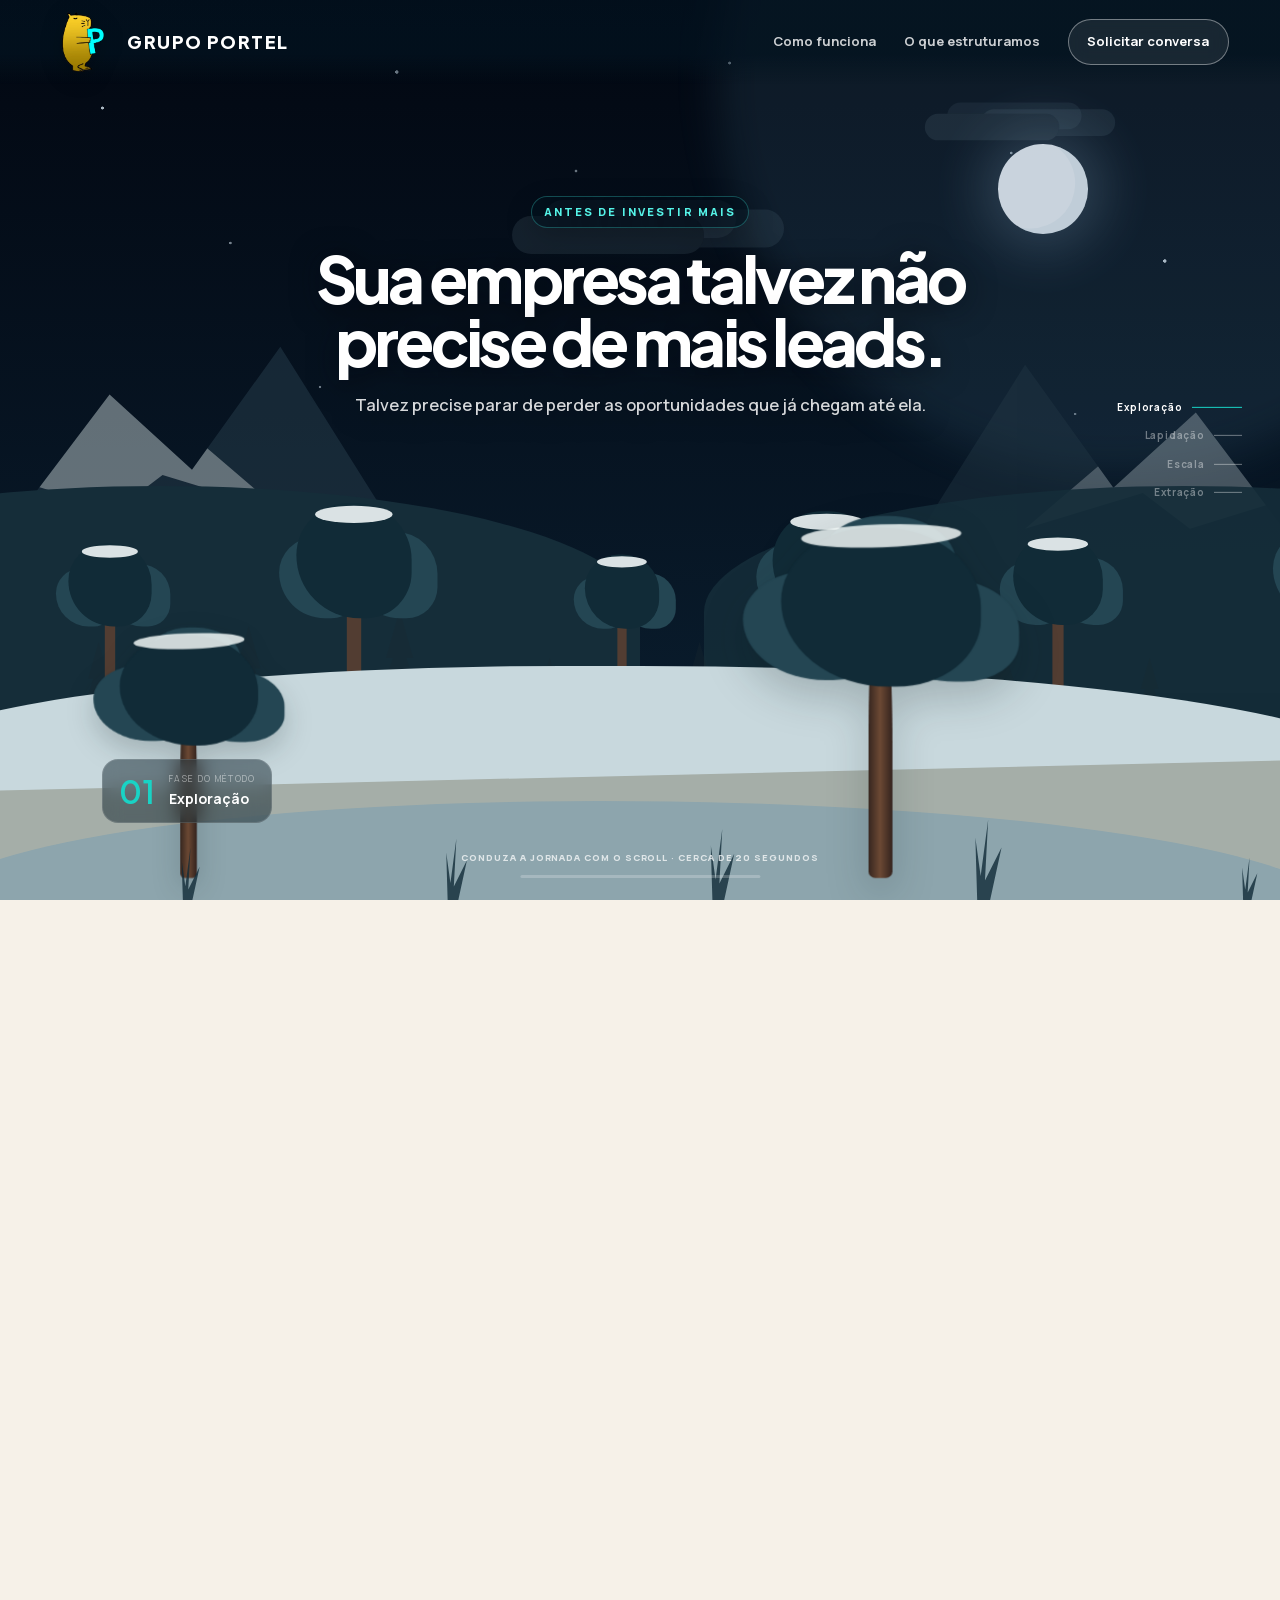
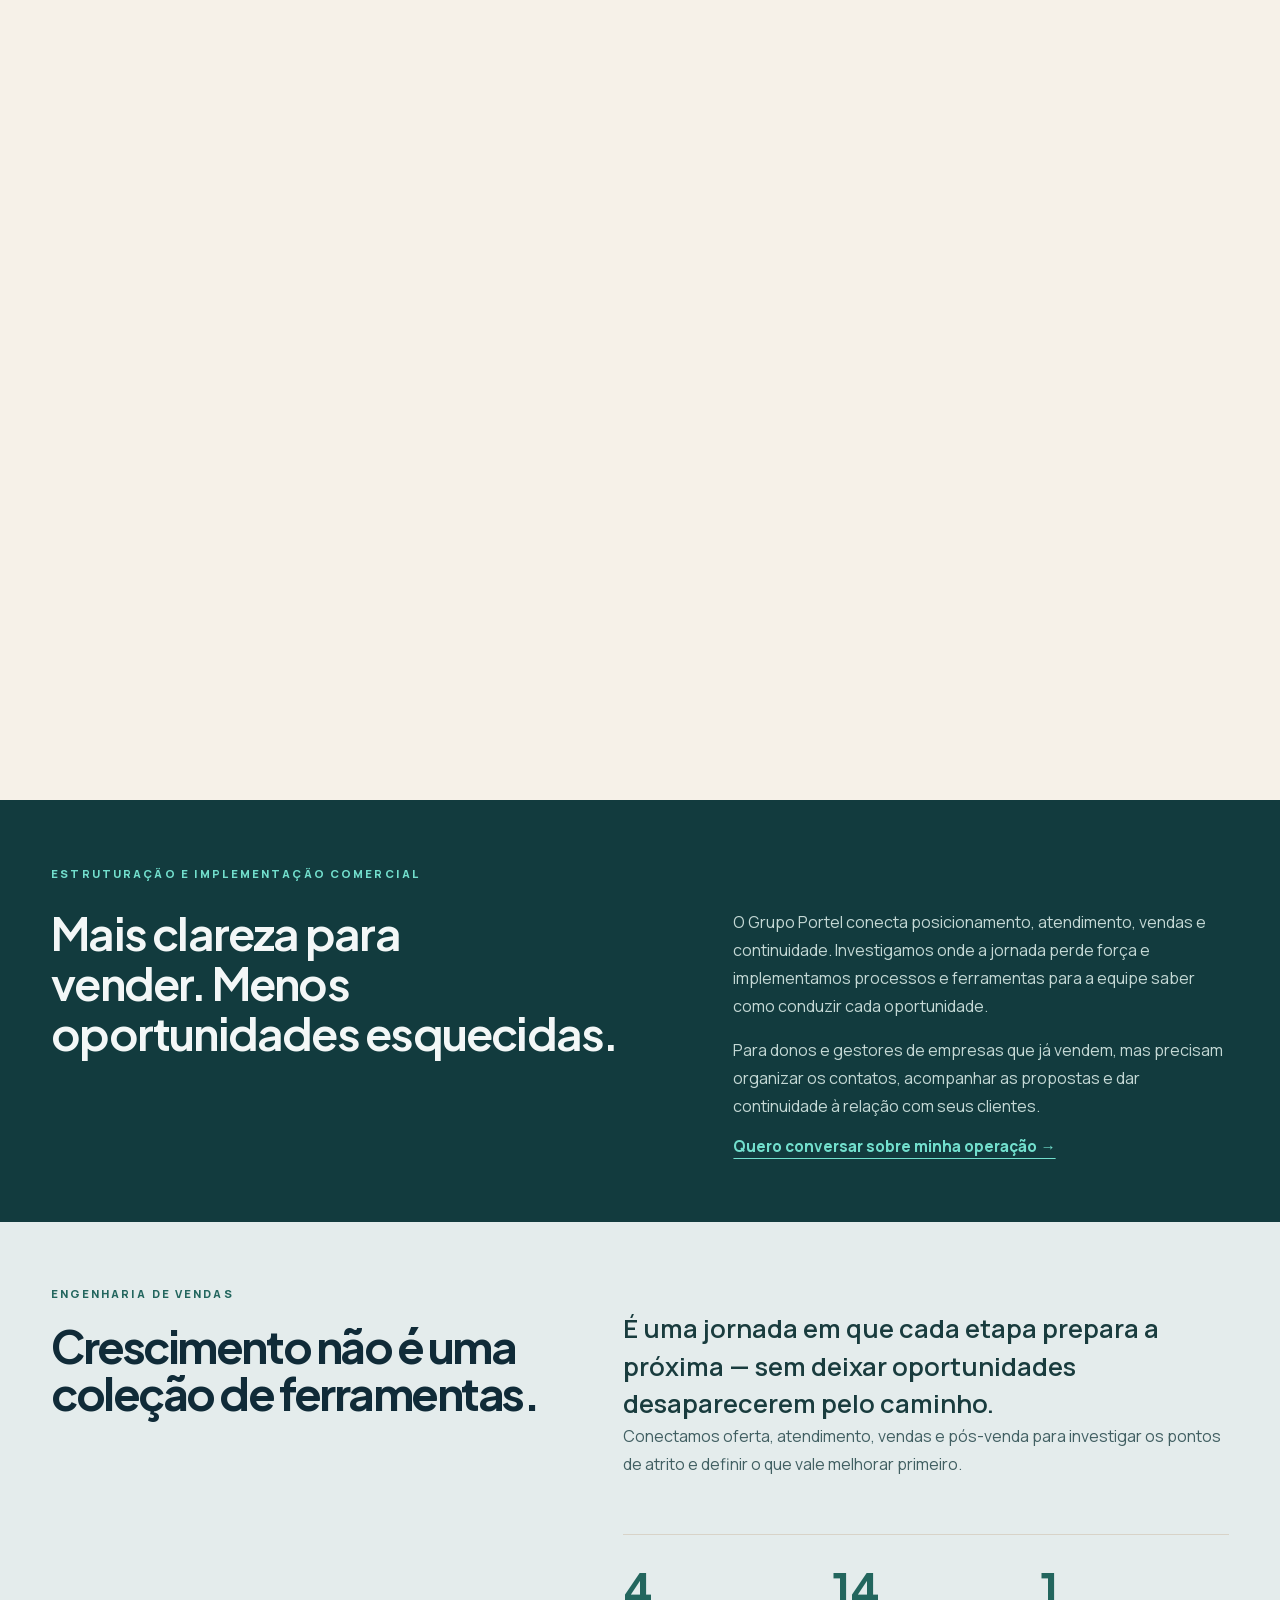
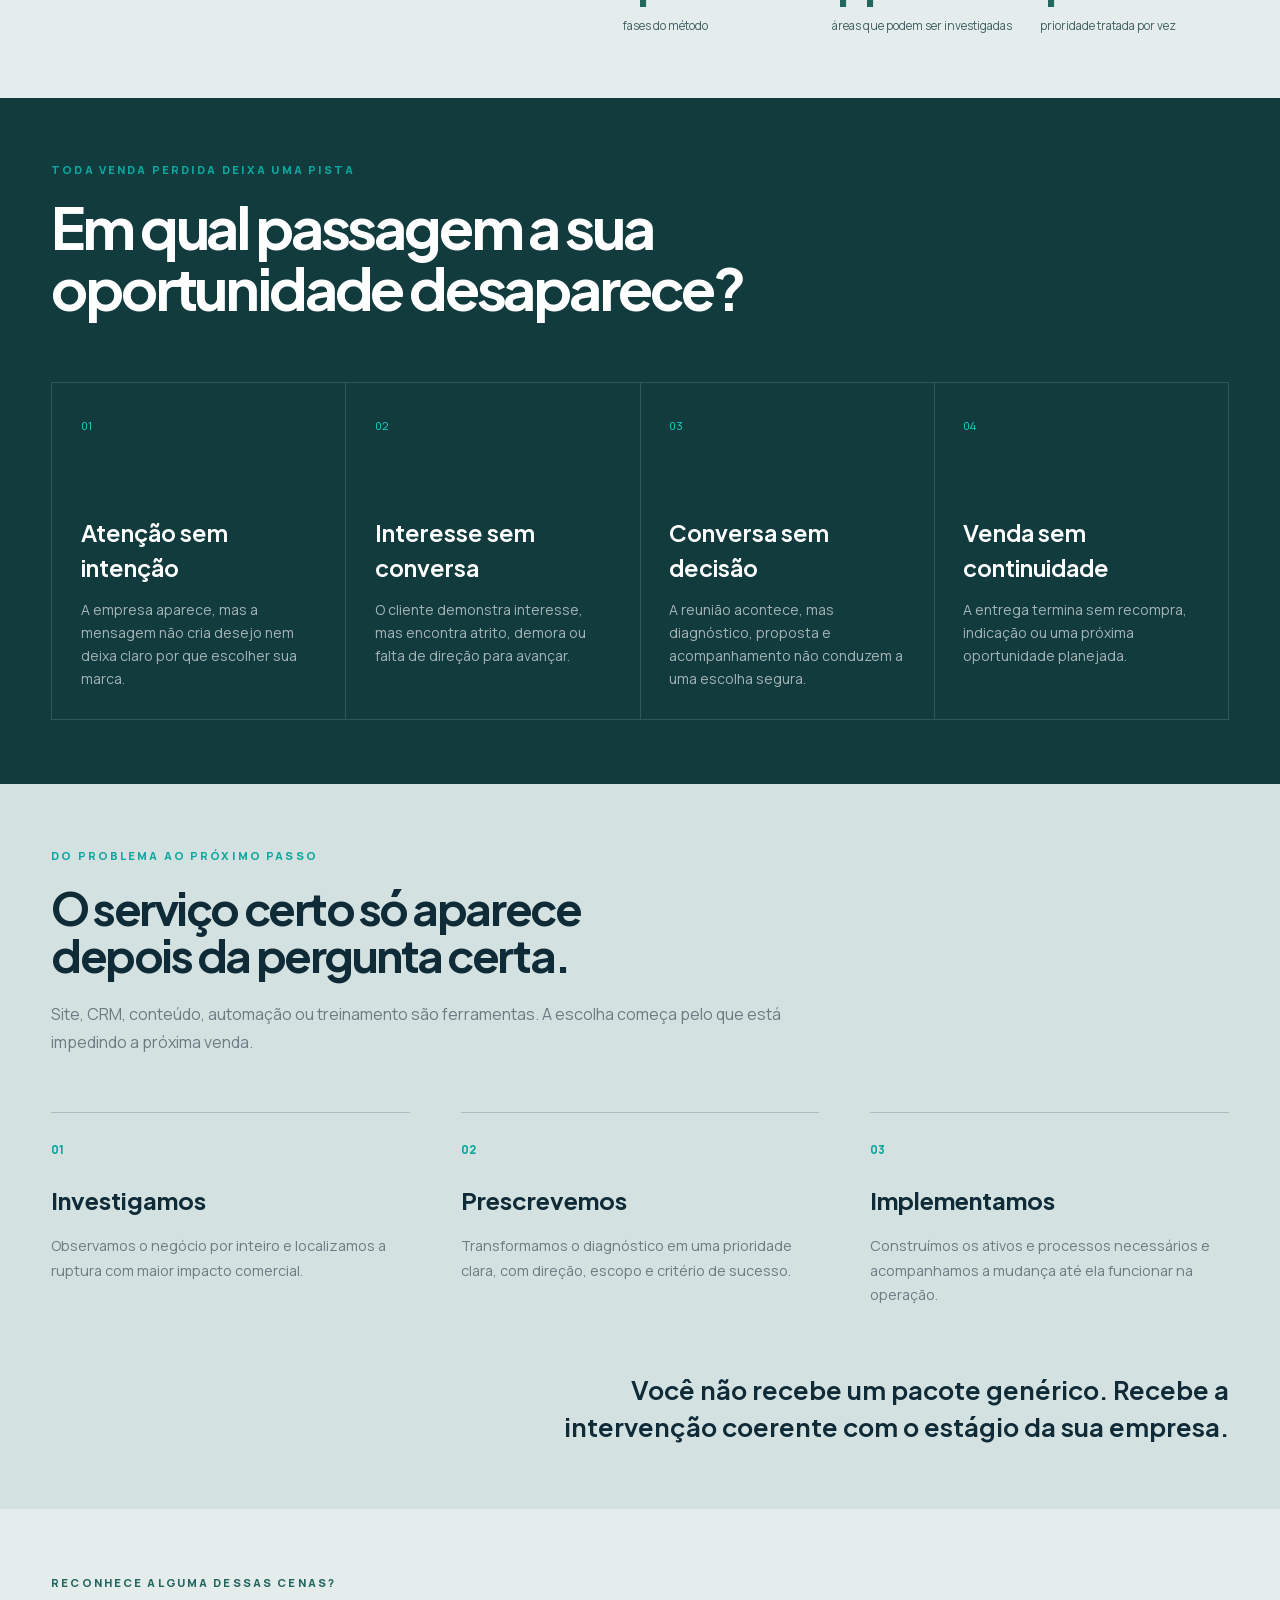
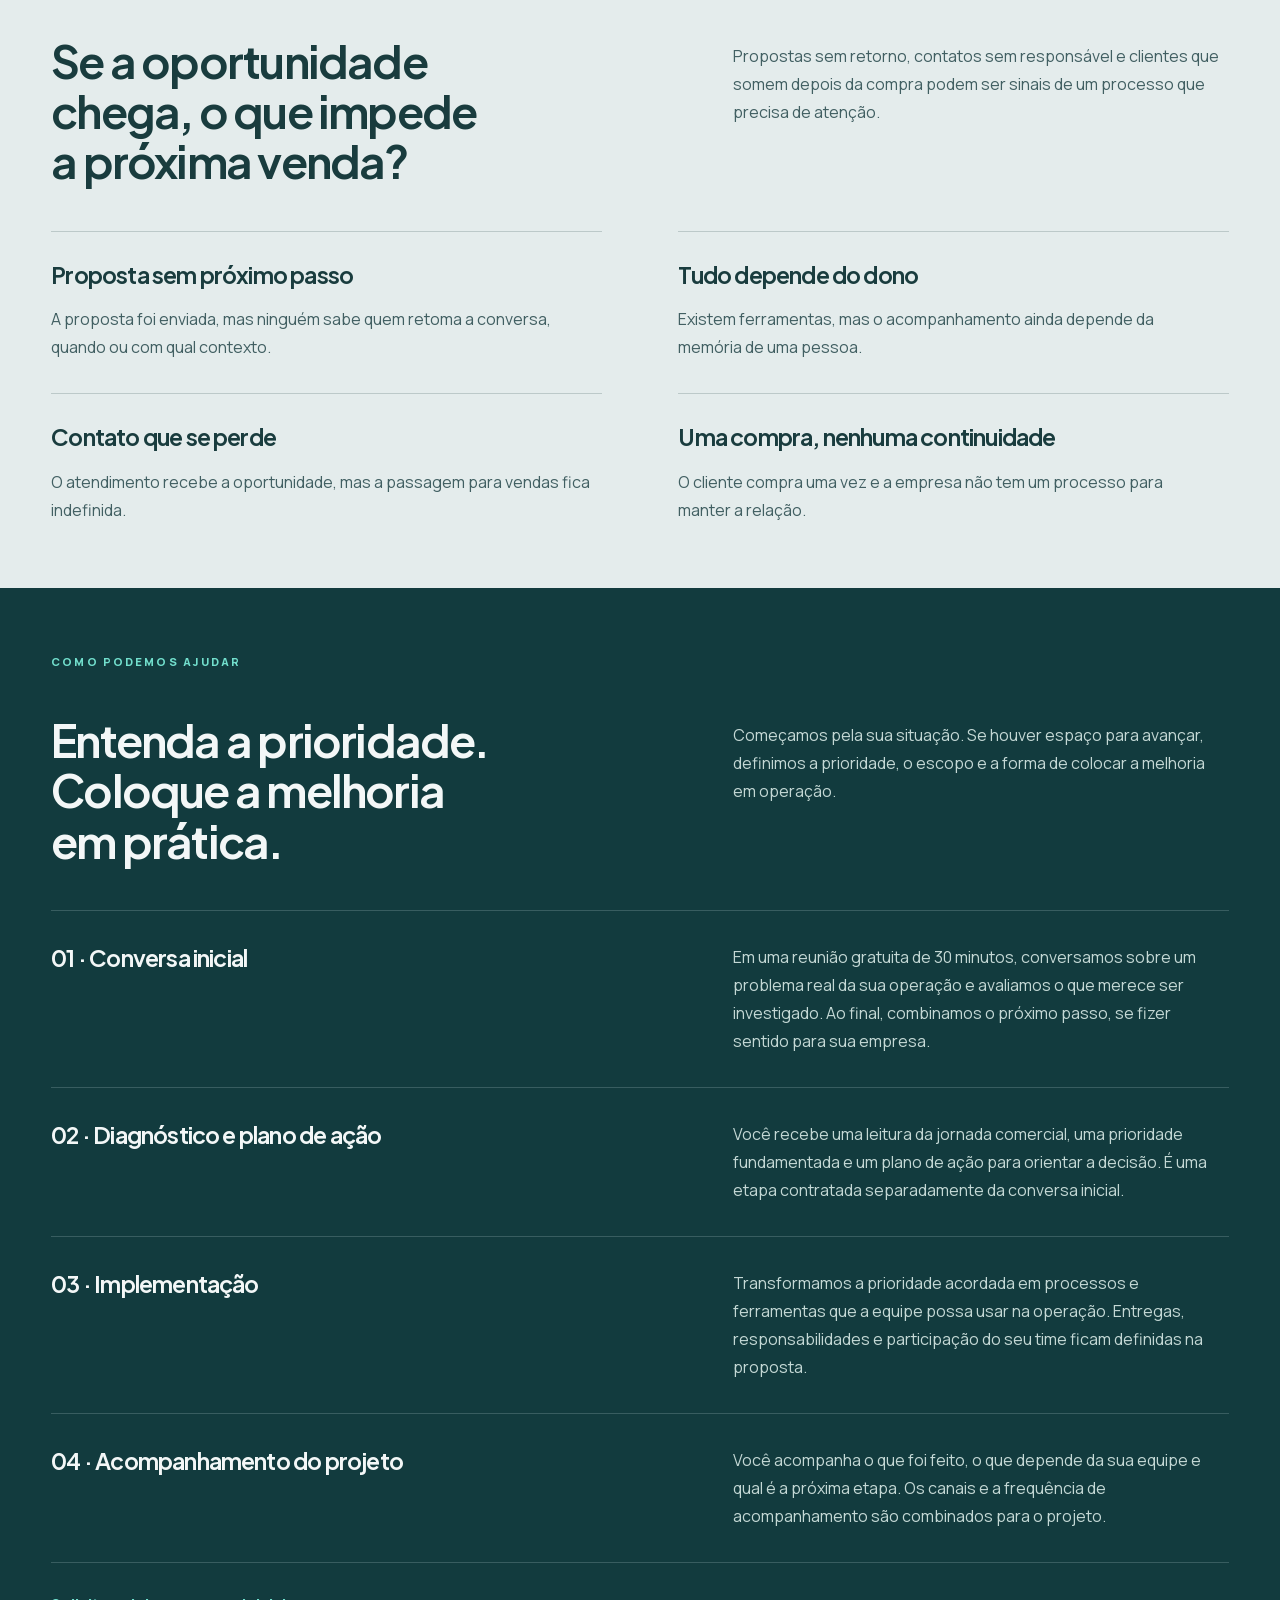
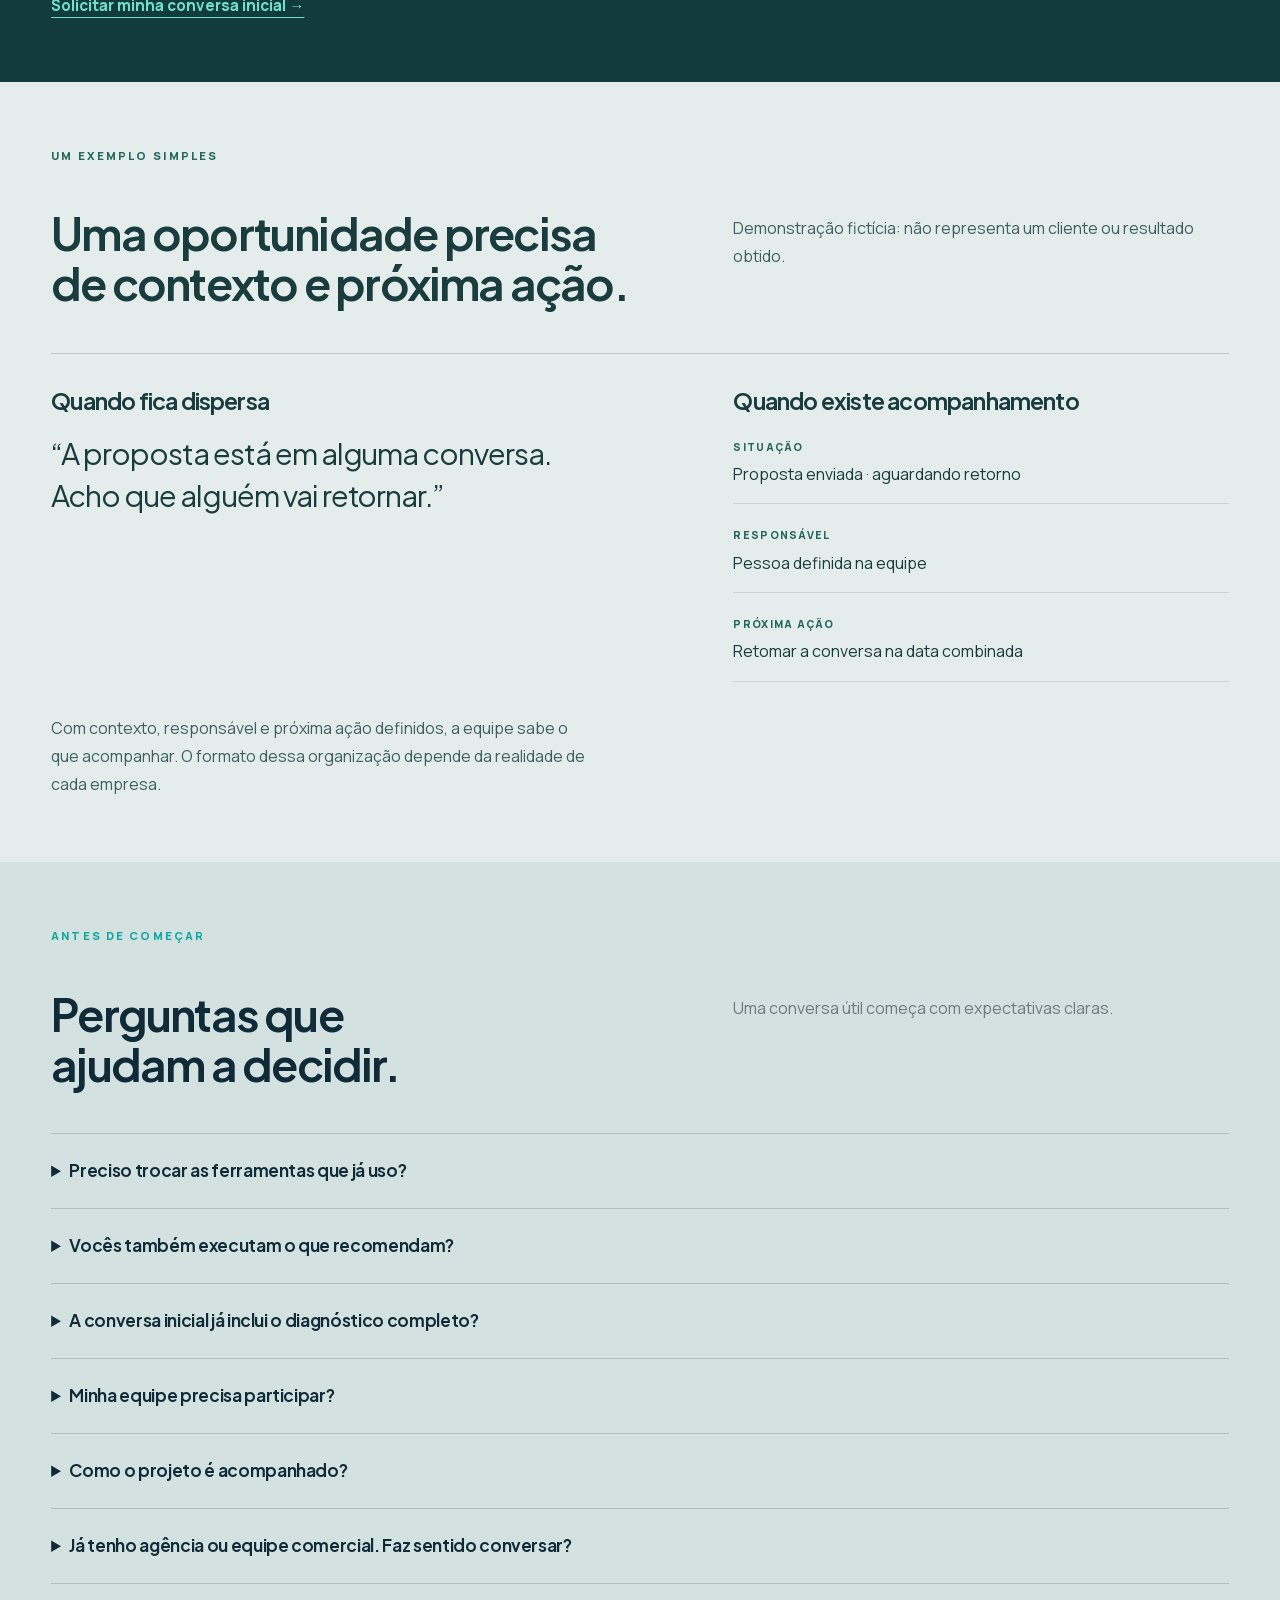
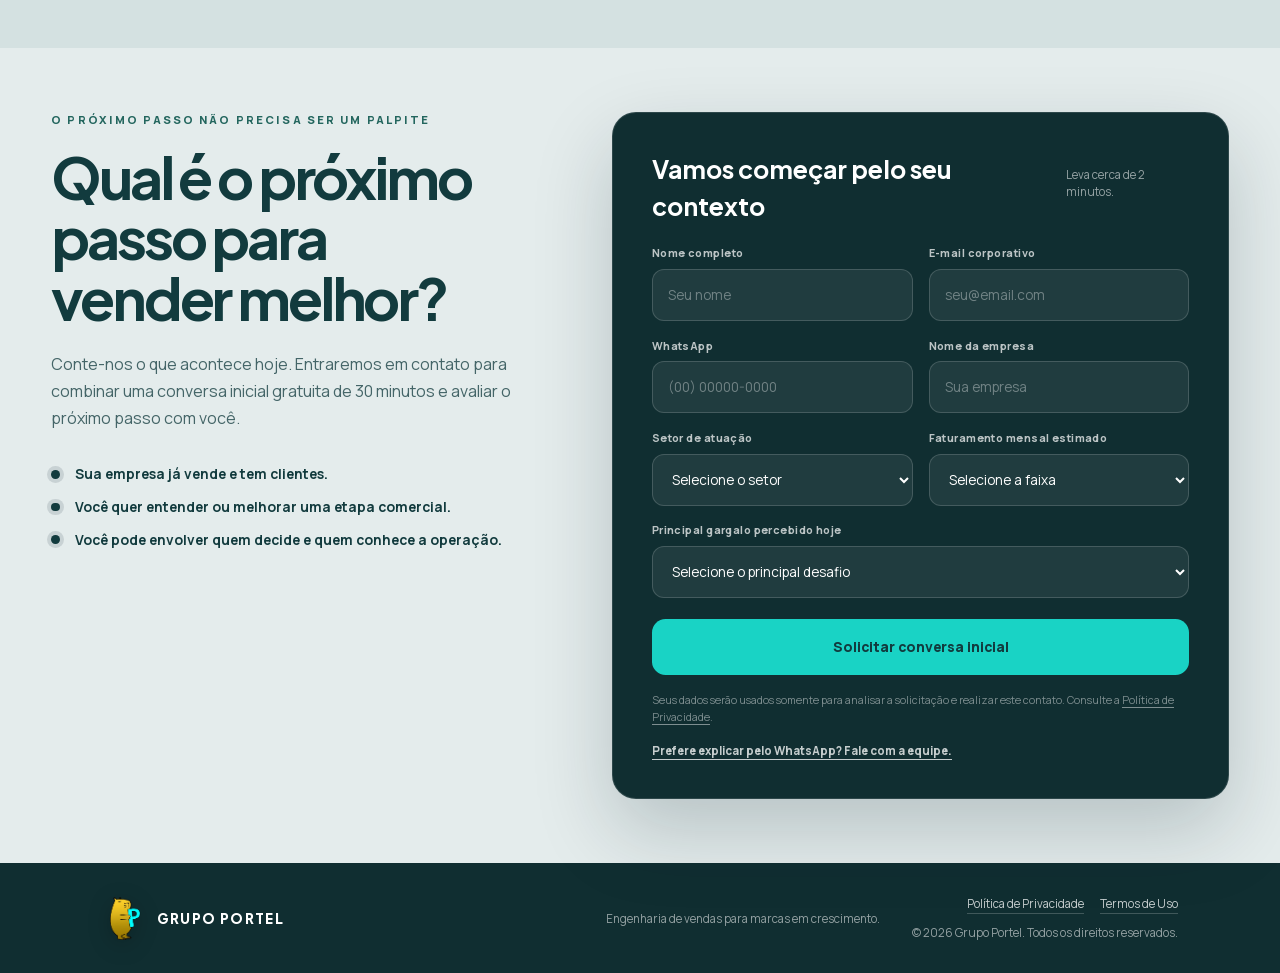
==== commit 7673333f: "Expand wide-screen content and make tonal surfaces more visible" ====
--- a/index.html
+++ b/index.html
@@ -120,4 +120,4 @@
 .__variable_plus_jakarta_sans_1ftl9zn { --font-display: 'Plus Jakarta Sans', 'Plus Jakarta Sans Fallback'; }
 </style>
 <link rel="stylesheet" href="/_next/static/css/mobile-performance-9a3d5e55.css" />
-<link rel="stylesheet" href="/assets/mobile-lite-v12.css"/><link rel="stylesheet" href="/assets/desktop-route-v1.css"/><link rel="canonical" href="https://grupoportel.com/"/><meta property="og:url" content="https://grupoportel.com/"/><meta property="og:site_name" content="Grupo Portel"/><meta name="referrer" content="strict-origin-when-cross-origin"/><link rel="stylesheet" href="/assets/public-content-v3.css"/><link rel="stylesheet" href="/assets/header-brand-v1.css"/><link rel="stylesheet" href="/assets/chapter-surfaces-v2.css"/><script type="application/ld+json">{"@context":"https://schema.org","@graph":[{"@type":"Organization","@id":"https://grupoportel.com/#organizacao","name":"Grupo Portel","url":"https://grupoportel.com/","logo":"https://grupoportel.com/assets/logo-grupo-portel.png","description":"O Grupo Portel conecta atendimento, vendas e continuidade. Conheça nosso diagnóstico, plano de ação e implementação comercial para organizar as oportunidades da sua empresa."},{"@type":"WebSite","@id":"https://grupoportel.com/#website","url":"https://grupoportel.com/","name":"Grupo Portel","publisher":{"@id":"https://grupoportel.com/#organizacao"},"inLanguage":"pt-BR"}]}</script><script defer src="/assets/header-theme-v4.js"></script><script defer src="/assets/content-motion-v1.js"></script></head><body class="__variable_manrope_0lv6qco __variable_plus_jakarta_sans_1ftl9zn"><main><a class="skip-link" href="#metodo">Pular animação</a><header class="site-header"><a class="brand" href="#inicio" aria-label="Grupo Portel — início"><span class="brand-mark"><img src="/assets/logo-grupo-portel.png" alt=""/></span><span>GRUPO PORTEL</span></a><nav aria-label="Navegação principal"><a href="#metodo">Como funciona</a><a href="#entregas">O que estruturamos</a><a class="nav-cta" href="#contato">Solicitar conversa</a></nav></header><section class="journey" id="inicio" aria-label="As quatro fases do método Grupo Portel"><div class="journey-sticky " data-season="winter" style="--journey-progress:0"><div class="scene" aria-hidden="true"><div class="sky-glow"></div><div class="sun"></div><div class="cloud cloud-one"></div><div class="cloud cloud-two"></div><div class="mountain mountain-one"></div><div class="mountain mountain-two"></div><div class="far-hill far-hill-one"></div><div class="far-hill far-hill-two"></div><div class="distant-forest"><span style="--pine-x:0%;--pine-scale:0.62"></span><span style="--pine-x:8.5%;--pine-scale:0.73"></span><span style="--pine-x:17%;--pine-scale:0.84"></span><span style="--pine-x:25.5%;--pine-scale:0.95"></span><span style="--pine-x:34%;--pine-scale:0.62"></span><span style="--pine-x:42.5%;--pine-scale:0.73"></span><span style="--pine-x:51%;--pine-scale:0.84"></span><span style="--pine-x:59.5%;--pine-scale:0.95"></span><span style="--pine-x:68%;--pine-scale:0.62"></span><span style="--pine-x:76.5%;--pine-scale:0.73"></span><span style="--pine-x:85%;--pine-scale:0.84"></span><span style="--pine-x:93.5%;--pine-scale:0.95"></span><span style="--pine-x:102%;--pine-scale:0.62"></span><span style="--pine-x:110.5%;--pine-scale:0.73"></span><span style="--pine-x:119%;--pine-scale:0.84"></span></div><div class="snowfall"><span style="--x:0%;--size:3px;--duration:6s;--delay:0s;--flake-opacity:0.4"></span><span style="--x:37%;--size:4px;--duration:6.8s;--delay:-0.75s;--flake-opacity:0.5"></span><span style="--x:74%;--size:5px;--duration:7.6s;--delay:-1.5s;--flake-opacity:0.6000000000000001"></span><span style="--x:11%;--size:6px;--duration:8.4s;--delay:-2.25s;--flake-opacity:0.7000000000000001"></span><span style="--x:48%;--size:7px;--duration:9.2s;--delay:-3s;--flake-opacity:0.8"></span><span style="--x:85%;--size:3px;--duration:10s;--delay:-3.75s;--flake-opacity:0.4"></span><span style="--x:22%;--size:4px;--duration:10.8s;--delay:-4.5s;--flake-opacity:0.5"></span><span style="--x:59%;--size:5px;--duration:6s;--delay:-5.25s;--flake-opacity:0.6000000000000001"></span><span style="--x:96%;--size:6px;--duration:6.8s;--delay:-6s;--flake-opacity:0.7000000000000001"></span><span style="--x:33%;--size:7px;--duration:7.6s;--delay:-6.75s;--flake-opacity:0.8"></span><span style="--x:70%;--size:3px;--duration:8.4s;--delay:-7.5s;--flake-opacity:0.4"></span><span style="--x:7%;--size:4px;--duration:9.2s;--delay:0s;--flake-opacity:0.5"></span><span style="--x:44%;--size:5px;--duration:10s;--delay:-0.75s;--flake-opacity:0.6000000000000001"></span><span style="--x:81%;--size:6px;--duration:10.8s;--delay:-1.5s;--flake-opacity:0.7000000000000001"></span><span style="--x:18%;--size:7px;--duration:6s;--delay:-2.25s;--flake-opacity:0.8"></span><span style="--x:55%;--size:3px;--duration:6.8s;--delay:-3s;--flake-opacity:0.4"></span><span style="--x:92%;--size:4px;--duration:7.6s;--delay:-3.75s;--flake-opacity:0.5"></span><span style="--x:29%;--size:5px;--duration:8.4s;--delay:-4.5s;--flake-opacity:0.6000000000000001"></span><span style="--x:66%;--size:6px;--duration:9.2s;--delay:-5.25s;--flake-opacity:0.7000000000000001"></span><span style="--x:3%;--size:7px;--duration:10s;--delay:-6s;--flake-opacity:0.8"></span><span style="--x:40%;--size:3px;--duration:10.8s;--delay:-6.75s;--flake-opacity:0.4"></span><span style="--x:77%;--size:4px;--duration:6s;--delay:-7.5s;--flake-opacity:0.5"></span><span style="--x:14%;--size:5px;--duration:6.8s;--delay:0s;--flake-opacity:0.6000000000000001"></span><span style="--x:51%;--size:6px;--duration:7.6s;--delay:-0.75s;--flake-opacity:0.7000000000000001"></span><span style="--x:88%;--size:7px;--duration:8.4s;--delay:-1.5s;--flake-opacity:0.8"></span><span style="--x:25%;--size:3px;--duration:9.2s;--delay:-2.25s;--flake-opacity:0.4"></span><span style="--x:62%;--size:4px;--duration:10s;--delay:-3s;--flake-opacity:0.5"></span><span style="--x:99%;--size:5px;--duration:10.8s;--delay:-3.75s;--flake-opacity:0.6000000000000001"></span><span style="--x:36%;--size:6px;--duration:6s;--delay:-4.5s;--flake-opacity:0.7000000000000001"></span><span style="--x:73%;--size:7px;--duration:6.8s;--delay:-5.25s;--flake-opacity:0.8"></span><span style="--x:10%;--size:3px;--duration:7.6s;--delay:-6s;--flake-opacity:0.4"></span><span style="--x:47%;--size:4px;--duration:8.4s;--delay:-6.75s;--flake-opacity:0.5"></span></div><div class="rainfall"><span style="--rain-x:7%;--rain-length:12px;--rain-duration:0.48s;--rain-delay:0s;--rain-opacity:0.24"></span><span style="--rain-x:38%;--rain-length:16px;--rain-duration:0.535s;--rain-delay:-0.09s;--rain-opacity:0.33999999999999997"></span><span style="--rain-x:69%;--rain-length:20px;--rain-duration:0.59s;--rain-delay:-0.18s;--rain-opacity:0.44"></span><span style="--rain-x:100%;--rain-length:24px;--rain-duration:0.645s;--rain-delay:-0.27s;--rain-opacity:0.54"></span><span style="--rain-x:27%;--rain-length:28px;--rain-duration:0.7s;--rain-delay:-0.36s;--rain-opacity:0.64"></span><span style="--rain-x:58%;--rain-length:12px;--rain-duration:0.755s;--rain-delay:-0.44999999999999996s;--rain-opacity:0.24"></span><span style="--rain-x:89%;--rain-length:16px;--rain-duration:0.48s;--rain-delay:-0.54s;--rain-opacity:0.33999999999999997"></span><span style="--rain-x:16%;--rain-length:20px;--rain-duration:0.535s;--rain-delay:-0.63s;--rain-opacity:0.44"></span><span style="--rain-x:47%;--rain-length:24px;--rain-duration:0.59s;--rain-delay:-0.72s;--rain-opacity:0.54"></span><span style="--rain-x:78%;--rain-length:28px;--rain-duration:0.645s;--rain-delay:-0.8099999999999999s;--rain-opacity:0.64"></span><span style="--rain-x:5%;--rain-length:12px;--rain-duration:0.7s;--rain-delay:-0.8999999999999999s;--rain-opacity:0.24"></span><span style="--rain-x:36%;--rain-length:16px;--rain-duration:0.755s;--rain-delay:-0.99s;--rain-opacity:0.33999999999999997"></span><span style="--rain-x:67%;--rain-length:20px;--rain-duration:0.48s;--rain-delay:-1.08s;--rain-opacity:0.44"></span><span style="--rain-x:98%;--rain-length:24px;--rain-duration:0.535s;--rain-delay:0s;--rain-opacity:0.54"></span><span style="--rain-x:25%;--rain-length:28px;--rain-duration:0.59s;--rain-delay:-0.09s;--rain-opacity:0.64"></span><span style="--rain-x:56%;--rain-length:12px;--rain-duration:0.645s;--rain-delay:-0.18s;--rain-opacity:0.24"></span><span style="--rain-x:87%;--rain-length:16px;--rain-duration:0.7s;--rain-delay:-0.27s;--rain-opacity:0.33999999999999997"></span><span style="--rain-x:14%;--rain-length:20px;--rain-duration:0.755s;--rain-delay:-0.36s;--rain-opacity:0.44"></span><span style="--rain-x:45%;--rain-length:24px;--rain-duration:0.48s;--rain-delay:-0.44999999999999996s;--rain-opacity:0.54"></span><span style="--rain-x:76%;--rain-length:28px;--rain-duration:0.535s;--rain-delay:-0.54s;--rain-opacity:0.64"></span><span style="--rain-x:3%;--rain-length:12px;--rain-duration:0.59s;--rain-delay:-0.63s;--rain-opacity:0.24"></span><span style="--rain-x:34%;--rain-length:16px;--rain-duration:0.645s;--rain-delay:-0.72s;--rain-opacity:0.33999999999999997"></span><span style="--rain-x:65%;--rain-length:20px;--rain-duration:0.7s;--rain-delay:-0.8099999999999999s;--rain-opacity:0.44"></span><span style="--rain-x:96%;--rain-length:24px;--rain-duration:0.755s;--rain-delay:-0.8999999999999999s;--rain-opacity:0.54"></span><span style="--rain-x:23%;--rain-length:28px;--rain-duration:0.48s;--rain-delay:-0.99s;--rain-opacity:0.64"></span><span style="--rain-x:54%;--rain-length:12px;--rain-duration:0.535s;--rain-delay:-1.08s;--rain-opacity:0.24"></span><span style="--rain-x:85%;--rain-length:16px;--rain-duration:0.59s;--rain-delay:0s;--rain-opacity:0.33999999999999997"></span><span style="--rain-x:12%;--rain-length:20px;--rain-duration:0.645s;--rain-delay:-0.09s;--rain-opacity:0.44"></span><span style="--rain-x:43%;--rain-length:24px;--rain-duration:0.7s;--rain-delay:-0.18s;--rain-opacity:0.54"></span><span style="--rain-x:74%;--rain-length:28px;--rain-duration:0.755s;--rain-delay:-0.27s;--rain-opacity:0.64"></span><span style="--rain-x:1%;--rain-length:12px;--rain-duration:0.48s;--rain-delay:-0.36s;--rain-opacity:0.24"></span><span style="--rain-x:32%;--rain-length:16px;--rain-duration:0.535s;--rain-delay:-0.44999999999999996s;--rain-opacity:0.33999999999999997"></span><span style="--rain-x:63%;--rain-length:20px;--rain-duration:0.59s;--rain-delay:-0.54s;--rain-opacity:0.44"></span><span style="--rain-x:94%;--rain-length:24px;--rain-duration:0.645s;--rain-delay:-0.63s;--rain-opacity:0.54"></span><span style="--rain-x:21%;--rain-length:28px;--rain-duration:0.7s;--rain-delay:-0.72s;--rain-opacity:0.64"></span><span style="--rain-x:52%;--rain-length:12px;--rain-duration:0.755s;--rain-delay:-0.8099999999999999s;--rain-opacity:0.24"></span><span style="--rain-x:83%;--rain-length:16px;--rain-duration:0.48s;--rain-delay:-0.8999999999999999s;--rain-opacity:0.33999999999999997"></span><span style="--rain-x:10%;--rain-length:20px;--rain-duration:0.535s;--rain-delay:-0.99s;--rain-opacity:0.44"></span><span style="--rain-x:41%;--rain-length:24px;--rain-duration:0.59s;--rain-delay:-1.08s;--rain-opacity:0.54"></span><span style="--rain-x:72%;--rain-length:28px;--rain-duration:0.645s;--rain-delay:0s;--rain-opacity:0.64"></span><span style="--rain-x:103%;--rain-length:12px;--rain-duration:0.7s;--rain-delay:-0.09s;--rain-opacity:0.24"></span><span style="--rain-x:30%;--rain-length:16px;--rain-duration:0.755s;--rain-delay:-0.18s;--rain-opacity:0.33999999999999997"></span></div><div class="grove"><span class="tree tree-1"></span><span class="tree tree-2"></span><span class="tree tree-3"></span><span class="tree tree-4"></span><span class="tree tree-5"></span><span class="tree tree-6"></span><span class="tree tree-7"></span></div><div class="flowers"><span style="--flower-x:5%;--flower-y:7%"></span><span style="--flower-x:22%;--flower-y:9%"></span><span style="--flower-x:39%;--flower-y:11%"></span><span style="--flower-x:56%;--flower-y:13%"></span><span style="--flower-x:73%;--flower-y:7%"></span><span style="--flower-x:90%;--flower-y:9%"></span><span style="--flower-x:11%;--flower-y:11%"></span><span style="--flower-x:28%;--flower-y:13%"></span><span style="--flower-x:45%;--flower-y:7%"></span><span style="--flower-x:62%;--flower-y:9%"></span><span style="--flower-x:79%;--flower-y:11%"></span></div><div class="falling-leaves"><span style="--leaf-x:4%;--leaf-y:-5%;--leaf-duration:7s;--leaf-delay:0s;--leaf-color:hsl(24 72% 48%)"></span><span style="--leaf-x:33%;--leaf-y:-13%;--leaf-duration:7.7s;--leaf-delay:-0.8s;--leaf-color:hsl(37 72% 48%)"></span><span style="--leaf-x:62%;--leaf-y:-21%;--leaf-duration:8.4s;--leaf-delay:-1.6s;--leaf-color:hsl(50 72% 48%)"></span><span style="--leaf-x:91%;--leaf-y:-29%;--leaf-duration:9.1s;--leaf-delay:-2.4000000000000004s;--leaf-color:hsl(24 72% 48%)"></span><span style="--leaf-x:24%;--leaf-y:-37%;--leaf-duration:9.8s;--leaf-delay:-3.2s;--leaf-color:hsl(37 72% 48%)"></span><span style="--leaf-x:53%;--leaf-y:-5%;--leaf-duration:10.5s;--leaf-delay:-4s;--leaf-color:hsl(50 72% 48%)"></span><span style="--leaf-x:82%;--leaf-y:-13%;--leaf-duration:7s;--leaf-delay:-4.800000000000001s;--leaf-color:hsl(24 72% 48%)"></span><span style="--leaf-x:15%;--leaf-y:-21%;--leaf-duration:7.7s;--leaf-delay:-5.6000000000000005s;--leaf-color:hsl(37 72% 48%)"></span><span style="--leaf-x:44%;--leaf-y:-29%;--leaf-duration:8.4s;--leaf-delay:-6.4s;--leaf-color:hsl(50 72% 48%)"></span><span style="--leaf-x:73%;--leaf-y:-37%;--leaf-duration:9.1s;--leaf-delay:0s;--leaf-color:hsl(24 72% 48%)"></span><span style="--leaf-x:6%;--leaf-y:-5%;--leaf-duration:9.8s;--leaf-delay:-0.8s;--leaf-color:hsl(37 72% 48%)"></span><span style="--leaf-x:35%;--leaf-y:-13%;--leaf-duration:10.5s;--leaf-delay:-1.6s;--leaf-color:hsl(50 72% 48%)"></span><span style="--leaf-x:64%;--leaf-y:-21%;--leaf-duration:7s;--leaf-delay:-2.4000000000000004s;--leaf-color:hsl(24 72% 48%)"></span><span style="--leaf-x:93%;--leaf-y:-29%;--leaf-duration:7.7s;--leaf-delay:-3.2s;--leaf-color:hsl(37 72% 48%)"></span></div><div class="ground-back"></div><div class="path"></div><div class="ground-front"></div><div class="rough-capybara    " title="Capivara atravessando as quatro estações"><span class="rough-capy-sprite rough-transition"></span><span class="rough-capy-sprite rough-walk"></span></div><div class="foreground-grove"><span class="foreground-tree foreground-tree-1"></span><span class="foreground-tree foreground-tree-2"></span><span class="foreground-tree foreground-tree-3"></span><span class="foreground-tree foreground-tree-4"></span><span class="foreground-tree foreground-tree-5"></span><span class="foreground-tree foreground-tree-6"></span></div><div class="foreground-meadow"><span style="--grass-x:0%;--grass-scale:0.72"></span><span style="--grass-x:9.2%;--grass-scale:0.85"></span><span style="--grass-x:18.4%;--grass-scale:0.98"></span><span style="--grass-x:27.599999999999998%;--grass-scale:1.1099999999999999"></span><span style="--grass-x:36.8%;--grass-scale:1.24"></span><span style="--grass-x:46%;--grass-scale:0.72"></span><span style="--grass-x:55.199999999999996%;--grass-scale:0.85"></span><span style="--grass-x:64.39999999999999%;--grass-scale:0.98"></span><span style="--grass-x:73.6%;--grass-scale:1.1099999999999999"></span><span style="--grass-x:82.8%;--grass-scale:1.24"></span><span style="--grass-x:92%;--grass-scale:0.72"></span><span style="--grass-x:101.19999999999999%;--grass-scale:0.85"></span><span style="--grass-x:110.39999999999999%;--grass-scale:0.98"></span><span style="--grass-x:119.6%;--grass-scale:1.1099999999999999"></span><span style="--grass-x:128.79999999999998%;--grass-scale:1.24"></span><span style="--grass-x:138%;--grass-scale:0.72"></span><span style="--grass-x:147.2%;--grass-scale:0.85"></span><span style="--grass-x:156.39999999999998%;--grass-scale:0.98"></span><span style="--grass-x:165.6%;--grass-scale:1.1099999999999999"></span><span style="--grass-x:174.79999999999998%;--grass-scale:1.24"></span><span style="--grass-x:184%;--grass-scale:0.72"></span><span style="--grass-x:193.2%;--grass-scale:0.85"></span><span style="--grass-x:202.39999999999998%;--grass-scale:0.98"></span><span style="--grass-x:211.6%;--grass-scale:1.1099999999999999"></span></div></div><div class="journey-story" aria-hidden="true"><article class="story-chapter" style="--story-x:0;--story-opacity:1;--story-blur:0px;--story-scale:1"><div class="story-copy"><p class="story-kicker">Antes de investir mais</p><h1 class="story-title">Sua empresa talvez não precise de mais leads.</h1><p class="story-body">Talvez precise parar de perder as oportunidades que já chegam até ela.</p></div></article><article class="story-chapter" style="--story-x:-38;--story-opacity:0;--story-blur:9px;--story-scale:0.965"><div class="story-copy"><p class="story-kicker">O vazamento é invisível</p><h2 class="story-title">A venda raramente se perde em um único lugar.</h2><p class="story-body">Ela desaparece entre mensagem, atendimento, proposta e acompanhamento.</p></div></article><article class="story-chapter" style="--story-x:-38;--story-opacity:0;--story-blur:9px;--story-scale:0.965"><div class="story-copy"><p class="story-kicker">Diagnóstico antes do pacote</p><h2 class="story-title">Por isso não começamos vendendo uma solução pronta.</h2><p class="story-body">Primeiro encontramos a ruptura. Depois prescrevemos a prioridade.</p></div></article><article class="story-chapter" style="--story-x:-38;--story-opacity:0;--story-blur:9px;--story-scale:0.965"><div class="story-copy"><p class="story-kicker">Uma jornada conectada</p><h2 class="story-title">Conectamos marca, marketing e vendas.</h2><p class="story-body">Para transformar atenção em decisão, venda e recorrência.</p></div></article></div><p class="sr-only" aria-live="polite">Sua empresa talvez não precise de mais leads.<!-- --> <!-- -->Talvez precise parar de perder as oportunidades que já chegam até ela.</p><div class="chapter-meta"><span>01</span><div><small>FASE DO MÉTODO</small><strong>Exploração</strong></div></div><div class="season-rail" aria-hidden="true"><span class="active"><i></i> <!-- -->Exploração</span><span class=""><i></i> <!-- -->Lapidação</span><span class=""><i></i> <!-- -->Escala</span><span class=""><i></i> <!-- -->Extração</span></div><div class="scroll-prompt " aria-live="polite"><span>Conduza a jornada com o scroll · cerca de 20 segundos</span><div class="timeline-track" aria-hidden="true"><i style="transform:scaleX(0)"></i></div></div></div></section><section id="sobre" class="public-section"><p class="section-kicker">ESTRUTURAÇÃO E IMPLEMENTAÇÃO COMERCIAL</p><h2>Mais clareza para vender. Menos oportunidades esquecidas.</h2><p>O Grupo Portel conecta posicionamento, atendimento, vendas e continuidade. Investigamos onde a jornada perde força e implementamos processos e ferramentas para a equipe saber como conduzir cada oportunidade.</p><p>Para donos e gestores de empresas que já vendem, mas precisam organizar os contatos, acompanhar as propostas e dar continuidade à relação com seus clientes.</p><a class="public-link" href="#contato">Quero conversar sobre minha operação →</a></section><section class="method-section" id="metodo"><div class="section-heading"><p class="section-kicker">ENGENHARIA DE VENDAS</p><h2>Crescimento não é uma coleção de ferramentas.</h2></div><div class="method-copy"><p class="large-copy">É uma jornada em que cada etapa prepara a próxima — sem deixar oportunidades desaparecerem pelo caminho.</p><p>Conectamos oferta, atendimento, vendas e pós-venda para investigar os pontos de atrito e definir o que vale melhorar primeiro.</p><div class="numbers"><div><strong>4</strong><span>fases do método</span></div><div><strong>14</strong><span>áreas que podem ser investigadas</span></div><div><strong>1</strong><span>prioridade tratada por vez</span></div></div></div></section><section class="services-section" id="atuacao"><div class="section-heading compact"><p class="section-kicker">TODA VENDA PERDIDA DEIXA UMA PISTA</p><h2>Em qual passagem a sua oportunidade desaparece?</h2></div><div class="leak-grid"><article class="leak-card"><span>0<!-- -->1</span><h3>Atenção sem intenção</h3><p>A empresa aparece, mas a mensagem não cria desejo nem deixa claro por que escolher sua marca.</p></article><article class="leak-card"><span>0<!-- -->2</span><h3>Interesse sem conversa</h3><p>O cliente demonstra interesse, mas encontra atrito, demora ou falta de direção para avançar.</p></article><article class="leak-card"><span>0<!-- -->3</span><h3>Conversa sem decisão</h3><p>A reunião acontece, mas diagnóstico, proposta e acompanhamento não conduzem a uma escolha segura.</p></article><article class="leak-card"><span>0<!-- -->4</span><h3>Venda sem continuidade</h3><p>A entrega termina sem recompra, indicação ou uma próxima oportunidade planejada.</p></article></div></section><section class="process-section"><div class="section-heading process-heading"><p class="section-kicker">DO PROBLEMA AO PRÓXIMO PASSO</p><h2>O serviço certo só aparece depois da pergunta certa.</h2><p>Site, CRM, conteúdo, automação ou treinamento são ferramentas. A escolha começa pelo que está impedindo a próxima venda.</p></div><div class="process-steps"><article><span>01</span><h3>Investigamos</h3><p>Observamos o negócio por inteiro e localizamos a ruptura com maior impacto comercial.</p></article><article><span>02</span><h3>Prescrevemos</h3><p>Transformamos o diagnóstico em uma prioridade clara, com direção, escopo e critério de sucesso.</p></article><article><span>03</span><h3>Implementamos</h3><p>Construímos os ativos e processos necessários e acompanhamos a mudança até ela funcionar na operação.</p></article></div><p class="process-conclusion">Você não recebe um pacote genérico. Recebe a intervenção coerente com o estágio da sua empresa.</p></section><section id="situacoes" class="public-section"><div class="public-heading"><p class="section-kicker">RECONHECE ALGUMA DESSAS CENAS?</p><h2>Se a oportunidade chega, o que impede a próxima venda?</h2><p>Propostas sem retorno, contatos sem responsável e clientes que somem depois da compra podem ser sinais de um processo que precisa de atenção.</p></div><div class="public-grid"><article class="public-card"><h3>Proposta sem próximo passo</h3><p>A proposta foi enviada, mas ninguém sabe quem retoma a conversa, quando ou com qual contexto.</p></article><article class="public-card"><h3>Tudo depende do dono</h3><p>Existem ferramentas, mas o acompanhamento ainda depende da memória de uma pessoa.</p></article><article class="public-card"><h3>Contato que se perde</h3><p>O atendimento recebe a oportunidade, mas a passagem para vendas fica indefinida.</p></article><article class="public-card"><h3>Uma compra, nenhuma continuidade</h3><p>O cliente compra uma vez e a empresa não tem um processo para manter a relação.</p></article></div></section><section id="entregas" class="public-section"><div class="public-heading"><p class="section-kicker">COMO PODEMOS AJUDAR</p><h2>Entenda a prioridade. Coloque a melhoria em prática.</h2><p>Começamos pela sua situação. Se houver espaço para avançar, definimos a prioridade, o escopo e a forma de colocar a melhoria em operação.</p></div><div class="public-grid"><article class="public-card"><h3>01 · Conversa inicial</h3><p>Em uma reunião gratuita de 30 minutos, conversamos sobre um problema real da sua operação e avaliamos o que merece ser investigado. Ao final, combinamos o próximo passo, se fizer sentido para sua empresa.</p></article><article class="public-card"><h3>02 · Diagnóstico e plano de ação</h3><p>Você recebe uma leitura da jornada comercial, uma prioridade fundamentada e um plano de ação para orientar a decisão. É uma etapa contratada separadamente da conversa inicial.</p></article><article class="public-card"><h3>03 · Implementação</h3><p>Transformamos a prioridade acordada em processos e ferramentas que a equipe possa usar na operação. Entregas, responsabilidades e participação do seu time ficam definidas na proposta.</p></article><article class="public-card"><h3>04 · Acompanhamento do projeto</h3><p>Você acompanha o que foi feito, o que depende da sua equipe e qual é a próxima etapa. Os canais e a frequência de acompanhamento são combinados para o projeto.</p></article></div><a class="public-link" href="#contato">Solicitar minha conversa inicial →</a></section><section id="exemplo" class="public-section"><div class="public-heading"><p class="section-kicker">UM EXEMPLO SIMPLES</p><h2>Uma oportunidade precisa de contexto e próxima ação.</h2><p>Demonstração fictícia: não representa um cliente ou resultado obtido.</p></div><div class="public-example"><div><h3>Quando fica dispersa</h3><p>“A proposta está em alguma conversa. Acho que alguém vai retornar.”</p></div><div><h3>Quando existe acompanhamento</h3><dl><dt>Situação</dt><dd>Proposta enviada · aguardando retorno</dd><dt>Responsável</dt><dd>Pessoa definida na equipe</dd><dt>Próxima ação</dt><dd>Retomar a conversa na data combinada</dd></dl></div></div><p>Com contexto, responsável e próxima ação definidos, a equipe sabe o que acompanhar. O formato dessa organização depende da realidade de cada empresa.</p></section><section id="perguntas" class="public-section"><div class="public-heading"><p class="section-kicker">ANTES DE COMEÇAR</p><h2>Perguntas que ajudam a decidir.</h2><p>Uma conversa útil começa com expectativas claras.</p></div><details class="public-faq"><summary>Preciso trocar as ferramentas que já uso?</summary><p>Primeiro avaliamos o que existe e onde a operação precisa de atenção. Uma troca só faz sentido quando contribui para a prioridade definida; não é uma condição para conversar.</p></details><details class="public-faq"><summary>Vocês também executam o que recomendam?</summary><p>Sim. Podemos colocar a melhoria em operação com processos, ferramentas e participação do seu time. A implementação tem proposta e escopo próprios.</p></details><details class="public-faq"><summary>A conversa inicial já inclui o diagnóstico completo?</summary><p>A conversa inicial é uma primeira leitura do seu contexto e do que merece atenção. O diagnóstico aprofundado e o Plano de Ação Estratégico são entregas contratadas separadamente.</p></details><details class="public-faq"><summary>Minha equipe precisa participar?</summary><p>Conforme o projeto, precisamos de informações, aprovações e da participação de quem atua nas etapas envolvidas. Essa colaboração é combinada antes da execução.</p></details><details class="public-faq"><summary>Como o projeto é acompanhado?</summary><p>Os avanços, as dependências e os próximos marcos são comunicados pelos canais e na frequência acordados para o escopo contratado.</p></details><details class="public-faq"><summary>Já tenho agência ou equipe comercial. Faz sentido conversar?</summary><p>Pode fazer. Avaliamos como o trabalho atual se conecta ao atendimento, às vendas e à continuidade. A necessidade de intervenção depende do contexto, sem presumir que o trabalho existente deva ser substituído.</p></details></section><section class="contact-section" id="contato"><div class="contact-copy"><p class="section-kicker">O PRÓXIMO PASSO NÃO PRECISA SER UM PALPITE</p><h2>Qual é o próximo passo para vender melhor?</h2><p>Conte-nos o que acontece hoje. Entraremos em contato para combinar uma conversa inicial gratuita de 30 minutos e avaliar o próximo passo com você.</p><ul class="contact-fit-list"><li>Sua empresa já vende e tem clientes.</li><li>Você quer entender ou melhorar uma etapa comercial.</li><li>Você pode envolver quem decide e quem conhece a operação.</li></ul></div><form class="diagnosis-form" aria-label="Solicitação de conversa comercial inicial" action="/api/avaliacao" method="POST"><div class="form-guard" aria-hidden="true"><label>Deixe este campo vazio<input type="text" name="website" tabindex="-1" autocomplete="off" maxlength="200"/></label></div><div class="form-intro"><strong>Vamos começar pelo seu contexto</strong><span>Leva cerca de 2 minutos.</span></div><div class="form-row"><label><span>Nome completo</span><input type="text" required="" autoComplete="name" placeholder="Seu nome" name="Nome"/></label><label><span>E-mail corporativo</span><input type="email" required="" autoComplete="email" placeholder="seu@email.com" name="Email"/></label></div><div class="form-row"><label><span>WhatsApp</span><input type="tel" required="" autoComplete="tel" placeholder="(00) 00000-0000" name="Telefone"/></label><label><span>Nome da empresa</span><input type="text" required="" autoComplete="organization" placeholder="Sua empresa" name="Empresa"/></label></div><div class="form-row"><label><span>Setor de atuação</span><select name="Setor" required=""><option value="" disabled="" selected="">Selecione o setor</option><option value="Serviços B2B">Serviços B2B</option><option value="Indústria">Indústria / Manufatura</option><option value="Tecnologia">Tecnologia / SaaS</option><option value="Varejo">Varejo de Alta Renda</option><option value="Agronegócio">Agronegócio</option><option value="Outros">Outros</option></select></label><label><span>Faturamento mensal estimado</span><select name="Faturamento" required=""><option value="" disabled="" selected="">Selecione a faixa</option><option value="Até R$ 50k">Até R$ 50 mil</option><option value="R$ 51k a R$ 200k">R$ 51 mil a R$ 200 mil</option><option value="R$ 201k a R$ 500k">R$ 201 mil a R$ 500 mil</option><option value="Acima de R$ 500k">Acima de R$ 500 mil</option></select></label></div><label><span>Principal gargalo percebido hoje</span><select name="Gargalo" required=""><option value="" disabled="" selected="">Selecione o principal desafio</option><option value="Posicionamento ou oferta">Posicionamento ou oferta pouco clara</option><option value="Aquisição">Poucas oportunidades ou dependência de indicação</option><option value="Funil ou CRM">Leads se perdem no funil ou no CRM</option><option value="Conversão comercial">Baixa conversão em reuniões e propostas</option><option value="Retenção ou recompra">Pouca retenção, recompra ou indicação</option><option value="Sem clareza">Ainda não sei onde está o gargalo</option></select></label><button class="form-submit" type="submit">Solicitar conversa inicial</button><p class="form-privacy">Seus dados serão usados somente para analisar a solicitação e realizar este contato. Consulte a <a href="/privacidade/">Política de Privacidade</a>.</p><a class="form-whatsapp" href="https://wa.me/5521997857460" target="_blank" rel="noreferrer">Prefere explicar pelo WhatsApp? Fale com a equipe.</a></form></section><footer><div class="brand"><span class="brand-mark"><img src="/assets/logo-grupo-portel.png" alt=""/></span><span>GRUPO PORTEL</span></div><p>Engenharia de vendas para marcas em crescimento.</p><div class="footer-meta"><nav aria-label="Documentos legais"><a href="/privacidade/">Política de Privacidade</a><a href="/termos/">Termos de Uso</a></nav><p>© 2026 Grupo Portel. Todos os direitos reservados.</p></div></footer></main><script type="module">if(document.documentElement.classList.contains("mobile-lite")){import("/assets/mobile-lite-v15.js")}else{import("/_next/static/chunks/index-public-content-v3.js")}</script><script>((self[Symbol.for("vinext.navigationRuntime")]??={bootstrap:{routeManifest:null},functions:{}}).bootstrap.rsc??={rsc:[]}).rsc.push("2:I[\"8c0f216c4604\",[],\"Children\",1]\n")</script><script>((self[Symbol.for("vinext.navigationRuntime")]??={bootstrap:{routeManifest:null},functions:{}}).bootstrap.rsc??={rsc:[]}).rsc.push("3:I[\"593f344dc510\",[],\"GlobalErrorBoundary\",1]\n")</script><script>((self[Symbol.for("vinext.navigationRuntime")]??={bootstrap:{routeManifest:null},functions:{}}).bootstrap.rsc??={rsc:[]}).rsc.push("4:I[\"0b874ad30386\",[],\"default\",1]\n")</script><script>((self[Symbol.for("vinext.navigationRuntime")]??={bootstrap:{routeManifest:null},functions:{}}).bootstrap.rsc??={rsc:[]}).rsc.push("5:I[\"593f344dc510\",[],\"ErrorBoundary\",1]\n")</script><script>((self[Symbol.for("vinext.navigationRuntime")]??={bootstrap:{routeManifest:null},functions:{}}).bootstrap.rsc??={rsc:[]}).rsc.push("6:I[\"15c18cfaeeff\",[],\"LayoutSegmentProvider\",1]\n")</script><script>((self[Symbol.for("vinext.navigationRuntime")]??={bootstrap:{routeManifest:null},functions:{}}).bootstrap.rsc??={rsc:[]}).rsc.push("7:I[\"8c0f216c4604\",[],\"Slot\",1]\n")</script><script>((self[Symbol.for("vinext.navigationRuntime")]??={bootstrap:{routeManifest:null},functions:{}}).bootstrap.rsc??={rsc:[]}).rsc.push("8:I[\"9276801271d6\",[],\"AppRouterScrollTarget\",1]\n")</script><script>((self[Symbol.for("vinext.navigationRuntime")]??={bootstrap:{routeManifest:null},functions:{}}).bootstrap.rsc??={rsc:[]}).rsc.push("9:I[\"593f344dc510\",[],\"RedirectBoundary\",1]\n")</script><script>((self[Symbol.for("vinext.navigationRuntime")]??={bootstrap:{routeManifest:null},functions:{}}).bootstrap.rsc??={rsc:[]}).rsc.push(":HL[\"/_next/static/css/index.C528u4CT.css\",\"style\"     ]\n")</script><script>((self[Symbol.for("vinext.navigationRuntime")]??={bootstrap:{routeManifest:null},functions:{}}).bootstrap.rsc??={rsc:[]}).rsc.push(":HL[\"/assets/capy-transition-rough.png\",\"image\"]\n")</script><script>((self[Symbol.for("vinext.navigationRuntime")]??={bootstrap:{routeManifest:null},functions:{}}).bootstrap.rsc??={rsc:[]}).rsc.push(":HL[\"/assets/capy-walk-rough.png\",\"image\"]\n")</script><script>((self[Symbol.for("vinext.navigationRuntime")]??={bootstrap:{routeManifest:null},functions:{}}).bootstrap.rsc??={rsc:[]}).rsc.push("0:{\"__route\":\"route:/\",\"__interceptionContext\":null,\"__layoutIds\":[\"layout:/\"],\"__rootLayout\":\"/\",\"__sourcePage\":\"/page\",\"page:/\":\"$L1\",\"layout:/\":[[[[\"$\",\"link\",\"css:/_next/static/css/index.C528u4CT.css\",{\"rel\":\"stylesheet\",\"precedence\":\"vite-rsc/importer-resources\",\"href\":\"/_next/static/css/index.C528u4CT.css\",\"data-rsc-css-href\":\"/_next/static/css/index.C528u4CT.css\"}],\"$undefined\"],[\"$\",\"html\",null,{\"lang\":\"pt-BR\",\"children\":[[\"$\",\"head\",null,{\"children\":[[\"$\",\"link\",null,{\"rel\":\"preload\",\"as\":\"image\",\"href\":\"/assets/capy-transition-rough.png\"}],[\"$\",\"link\",null,{\"rel\":\"preload\",\"as\":\"image\",\"href\":\"/assets/capy-walk-rough.png\"}]]}],[\"$\",\"body\",null,{\"className\":\"__variable_manrope_0lv6qco __variable_plus_jakarta_sans_1ftl9zn\",\"children\":[\"$\",\"$L2\",null,{}]}]]}]],null],\"route:/\":[[[\"$\",\"meta\",null,{\"charSet\":\"utf-8\"}],[[\"$\",\"title\",\"0\",{\"children\":\"Grupo Portel | Estruturação e Implementação Comercial\"}],[\"$\",\"meta\",\"1\",{\"name\":\"description\",\"content\":\"O Grupo Portel conecta atendimento, vendas e continuidade. Conheça nosso diagnóstico, plano de ação e implementação comercial para organizar as oportunidades da sua empresa.\"}],[\"$\",\"meta\",\"2\",{\"property\":\"og:title\",\"content\":\"Grupo Portel | Estruturação e Implementação Comercial\"}],[\"$\",\"meta\",\"3\",{\"property\":\"og:description\",\"content\":\"O Grupo Portel conecta atendimento, vendas e continuidade. Conheça nosso diagnóstico, plano de ação e implementação comercial para organizar as oportunidades da sua empresa.\"}],[\"$\",\"meta\",\"4\",{\"property\":\"og:type\",\"content\":\"website\"}],[\"$\",\"meta\",\"5\",{\"property\":\"og:image\",\"content\":\"https://grupoportel.com/og.png\"}],[\"$\",\"meta\",\"6\",{\"property\":\"og:image:width\",\"content\":\"1536\"}],[\"$\",\"meta\",\"7\",{\"property\":\"og:image:height\",\"content\":\"1024\"}],[\"$\",\"meta\",\"8\",{\"property\":\"og:image:alt\",\"content\":\"Grupo Portel — quatro estações da estruturação comercial\"}],[\"$\",\"meta\",\"9\",{\"name\":\"twitter:card\",\"content\":\"summary_large_image\"}],[\"$\",\"meta\",\"10\",{\"name\":\"twitter:title\",\"content\":\"Grupo Portel | Estruturação e Implementação Comercial\"}],[\"$\",\"meta\",\"11\",{\"name\":\"twitter:description\",\"content\":\"O Grupo Portel conecta atendimento, vendas e continuidade. Conheça nosso diagnóstico, plano de ação e implementação comercial para organizar as oportunidades da sua empresa.\"}],[\"$\",\"meta\",\"12\",{\"name\":\"twitter:image\",\"content\":\"https://grupoportel.com/og.png\"}],[\"$\",\"link\",\"13\",{\"rel\":\"shortcut icon\",\"href\":\"/favicon-portel.png\"}],[\"$\",\"link\",\"14\",{\"rel\":\"icon\",\"href\":\"/favicon-portel.png\",\"type\":\"image/png\"}],[\"$\",\"link\",\"15\",{\"rel\":\"apple-touch-icon\",\"href\":\"/favicon-portel.png\"}]],[[\"$\",\"meta\",\"0\",{\"name\":\"viewport\",\"content\":\"width=device-width, initial-scale=1\"}]]],[\"$\",\"$L3\",null,{\"fallback\":\"$4\",\"children\":[\"$\",\"$L5\",null,{\"fallback\":\"$4\",\"children\":[\"$\",\"$L6\",null,{\"providerId\":\"layout:/\",\"segmentMap\":{\"children\":[]},\"children\":[\"$\",\"$L7\",null,{\"id\":\"layout:/\",\"parallelSlots\":\"$undefined\",\"children\":[\"$\",\"$L8\",null,{\"children\":[\"$\",\"$L9\",null,{\"children\":[[\"$\",\"$L6\",null,{\"providerId\":\"page:/\",\"segmentMap\":{\"children\":[\"__PAGE__\"]},\"children\":[\"$\",\"$L7\",null,{\"id\":\"page:/\"}]}],null]}]}]}]}]}]}],null,null],\"__layoutFlags\":{\"layout:/\":\"s\"},\"__artifactCompatibility\":{\"schemaVersion\":1,\"graphVersion\":\"app-route-graph:1177fd80f83fa7b0\",\"deploymentVersion\":\"eda1e6bf-291e-41cd-b1f5-90663b16c5d6\",\"appElementsSchemaVersion\":1,\"rscPayloadSchemaVersion\":1,\"rootBoundaryId\":\"/\",\"renderEpoch\":null},\"__renderObservation\":{\"schemaVersion\":1,\"output\":{\"kind\":\"app-rsc\",\"mountedSlotsFingerprint\":null,\"renderEpoch\":null,\"rootBoundaryId\":\"/\",\"routeId\":\"route:/\"},\"completeness\":\"partial\",\"boundaryOutcome\":{\"kind\":\"unknown\"},\"requestApis\":[{\"kind\":\"connection\",\"status\":\"unknown\"},{\"kind\":\"cookies\",\"status\":\"unknown\"},{\"kind\":\"draftMode\",\"status\":\"unknown\"},{\"kind\":\"headers\",\"status\":\"unknown\"},{\"kind\":\"params\",\"status\":\"unknown\"},{\"kind\":\"searchParams\",\"status\":\"unknown\"}],\"dynamicFetches\":[],\"cacheTags\":[\"/\",\"_N_T_/\",\"_N_T_/index\",\"_N_T_/layout\",\"_N_T_/page\"],\"pathTags\":[\"/\"],\"cacheability\":\"unknown\",\"downgrade\":{\"target\":\"freshRender\",\"reasons\":[{\"code\":\"CP_DOWNGRADE_CACHEABILITY_UNKNOWN\",\"target\":\"freshRender\"},{\"code\":\"CP_DOWNGRADE_INCOMPLETE_OBSERVATION\",\"completeness\":\"partial\",\"target\":\"freshRender\"},{\"code\":\"CP_DOWNGRADE_UNKNOWN_REQUEST_API\",\"requestApi\":\"connection\",\"target\":\"freshRender\"},{\"code\":\"CP_DOWNGRADE_UNKNOWN_REQUEST_API\",\"requestApi\":\"cookies\",\"target\":\"freshRender\"},{\"code\":\"CP_DOWNGRADE_UNKNOWN_REQUEST_API\",\"requestApi\":\"draftMode\",\"target\":\"freshRender\"},{\"code\":\"CP_DOWNGRADE_UNKNOWN_REQUEST_API\",\"requestApi\":\"headers\",\"target\":\"freshRender\"},{\"code\":\"CP_DOWNGRADE_UNKNOWN_REQUEST_API\",\"requestApi\":\"params\",\"target\":\"freshRender\"},{\"code\":\"CP_DOWNGRADE_UNKNOWN_REQUEST_API\",\"requestApi\":\"searchParams\",\"target\":\"freshRender\"}],\"fallback\":{\"kind\":\"breakerFallback\",\"code\":\"CP_PRIVATE_DYNAMIC_DOWNGRADE\",\"mode\":\"renderFresh\",\"scope\":\"affectedOutput\",\"fields\":{\"reasonCodes\":[\"CP_DOWNGRADE_CACHEABILITY_UNKNOWN\",\"CP_DOWNGRADE_INCOMPLETE_OBSERVATION\",\"CP_DOWNGRADE_UNKNOWN_REQUEST_API\",\"CP_DOWNGRADE_UNKNOWN_REQUEST_API\",\"CP_DOWNGRADE_UNKNOWN_REQUEST_API\",\"CP_DOWNGRADE_UNKNOWN_REQUEST_API\",\"CP_DOWNGRADE_UNKNOWN_REQUEST_API\",\"CP_DOWNGRADE_UNKNOWN_REQUEST_API\"],\"target\":\"freshRender\"}},\"isPublicCacheCandidate\":false}}}\n")</script><script>((self[Symbol.for("vinext.navigationRuntime")]??={bootstrap:{routeManifest:null},functions:{}}).bootstrap.rsc??={rsc:[]}).rsc.push("a:I[\"6efdf509a785\",[],\"default\",1]\n")</script><script>((self[Symbol.for("vinext.navigationRuntime")]??={bootstrap:{routeManifest:null},functions:{}}).bootstrap.rsc??={rsc:[]}).rsc.push("1:[\"$\",\"$La\",null,{\"params\":\"$@b\",\"searchParams\":\"$@c\"}]\n")</script><script>((self[Symbol.for("vinext.navigationRuntime")]??={bootstrap:{routeManifest:null},functions:{}}).bootstrap.rsc??={rsc:[]}).rsc.push("b:{}\n")</script><script>((self[Symbol.for("vinext.navigationRuntime")]??={bootstrap:{routeManifest:null},functions:{}}).bootstrap.rsc??={rsc:[]}).rsc.push("c:{}\n")</script><script>Object.assign(((self[Symbol.for("vinext.navigationRuntime")]??={bootstrap:{routeManifest:null},functions:{}}).bootstrap.rsc??={rsc:[]}),{"initialCacheKind":"dynamic"});((self[Symbol.for("vinext.navigationRuntime")]??={bootstrap:{routeManifest:null},functions:{}}).bootstrap.rsc??={rsc:[]}).done=true</script></body></html>
+<link rel="stylesheet" href="/assets/mobile-lite-v12.css"/><link rel="stylesheet" href="/assets/desktop-route-v1.css"/><link rel="canonical" href="https://grupoportel.com/"/><meta property="og:url" content="https://grupoportel.com/"/><meta property="og:site_name" content="Grupo Portel"/><meta name="referrer" content="strict-origin-when-cross-origin"/><link rel="stylesheet" href="/assets/public-content-v3.css"/><link rel="stylesheet" href="/assets/header-brand-v1.css"/><link rel="stylesheet" href="/assets/chapter-surfaces-v3.css"/><script type="application/ld+json">{"@context":"https://schema.org","@graph":[{"@type":"Organization","@id":"https://grupoportel.com/#organizacao","name":"Grupo Portel","url":"https://grupoportel.com/","logo":"https://grupoportel.com/assets/logo-grupo-portel.png","description":"O Grupo Portel conecta atendimento, vendas e continuidade. Conheça nosso diagnóstico, plano de ação e implementação comercial para organizar as oportunidades da sua empresa."},{"@type":"WebSite","@id":"https://grupoportel.com/#website","url":"https://grupoportel.com/","name":"Grupo Portel","publisher":{"@id":"https://grupoportel.com/#organizacao"},"inLanguage":"pt-BR"}]}</script><script defer src="/assets/header-theme-v4.js"></script><script defer src="/assets/content-motion-v1.js"></script></head><body class="__variable_manrope_0lv6qco __variable_plus_jakarta_sans_1ftl9zn"><main><a class="skip-link" href="#metodo">Pular animação</a><header class="site-header"><a class="brand" href="#inicio" aria-label="Grupo Portel — início"><span class="brand-mark"><img src="/assets/logo-grupo-portel.png" alt=""/></span><span>GRUPO PORTEL</span></a><nav aria-label="Navegação principal"><a href="#metodo">Como funciona</a><a href="#entregas">O que estruturamos</a><a class="nav-cta" href="#contato">Solicitar conversa</a></nav></header><section class="journey" id="inicio" aria-label="As quatro fases do método Grupo Portel"><div class="journey-sticky " data-season="winter" style="--journey-progress:0"><div class="scene" aria-hidden="true"><div class="sky-glow"></div><div class="sun"></div><div class="cloud cloud-one"></div><div class="cloud cloud-two"></div><div class="mountain mountain-one"></div><div class="mountain mountain-two"></div><div class="far-hill far-hill-one"></div><div class="far-hill far-hill-two"></div><div class="distant-forest"><span style="--pine-x:0%;--pine-scale:0.62"></span><span style="--pine-x:8.5%;--pine-scale:0.73"></span><span style="--pine-x:17%;--pine-scale:0.84"></span><span style="--pine-x:25.5%;--pine-scale:0.95"></span><span style="--pine-x:34%;--pine-scale:0.62"></span><span style="--pine-x:42.5%;--pine-scale:0.73"></span><span style="--pine-x:51%;--pine-scale:0.84"></span><span style="--pine-x:59.5%;--pine-scale:0.95"></span><span style="--pine-x:68%;--pine-scale:0.62"></span><span style="--pine-x:76.5%;--pine-scale:0.73"></span><span style="--pine-x:85%;--pine-scale:0.84"></span><span style="--pine-x:93.5%;--pine-scale:0.95"></span><span style="--pine-x:102%;--pine-scale:0.62"></span><span style="--pine-x:110.5%;--pine-scale:0.73"></span><span style="--pine-x:119%;--pine-scale:0.84"></span></div><div class="snowfall"><span style="--x:0%;--size:3px;--duration:6s;--delay:0s;--flake-opacity:0.4"></span><span style="--x:37%;--size:4px;--duration:6.8s;--delay:-0.75s;--flake-opacity:0.5"></span><span style="--x:74%;--size:5px;--duration:7.6s;--delay:-1.5s;--flake-opacity:0.6000000000000001"></span><span style="--x:11%;--size:6px;--duration:8.4s;--delay:-2.25s;--flake-opacity:0.7000000000000001"></span><span style="--x:48%;--size:7px;--duration:9.2s;--delay:-3s;--flake-opacity:0.8"></span><span style="--x:85%;--size:3px;--duration:10s;--delay:-3.75s;--flake-opacity:0.4"></span><span style="--x:22%;--size:4px;--duration:10.8s;--delay:-4.5s;--flake-opacity:0.5"></span><span style="--x:59%;--size:5px;--duration:6s;--delay:-5.25s;--flake-opacity:0.6000000000000001"></span><span style="--x:96%;--size:6px;--duration:6.8s;--delay:-6s;--flake-opacity:0.7000000000000001"></span><span style="--x:33%;--size:7px;--duration:7.6s;--delay:-6.75s;--flake-opacity:0.8"></span><span style="--x:70%;--size:3px;--duration:8.4s;--delay:-7.5s;--flake-opacity:0.4"></span><span style="--x:7%;--size:4px;--duration:9.2s;--delay:0s;--flake-opacity:0.5"></span><span style="--x:44%;--size:5px;--duration:10s;--delay:-0.75s;--flake-opacity:0.6000000000000001"></span><span style="--x:81%;--size:6px;--duration:10.8s;--delay:-1.5s;--flake-opacity:0.7000000000000001"></span><span style="--x:18%;--size:7px;--duration:6s;--delay:-2.25s;--flake-opacity:0.8"></span><span style="--x:55%;--size:3px;--duration:6.8s;--delay:-3s;--flake-opacity:0.4"></span><span style="--x:92%;--size:4px;--duration:7.6s;--delay:-3.75s;--flake-opacity:0.5"></span><span style="--x:29%;--size:5px;--duration:8.4s;--delay:-4.5s;--flake-opacity:0.6000000000000001"></span><span style="--x:66%;--size:6px;--duration:9.2s;--delay:-5.25s;--flake-opacity:0.7000000000000001"></span><span style="--x:3%;--size:7px;--duration:10s;--delay:-6s;--flake-opacity:0.8"></span><span style="--x:40%;--size:3px;--duration:10.8s;--delay:-6.75s;--flake-opacity:0.4"></span><span style="--x:77%;--size:4px;--duration:6s;--delay:-7.5s;--flake-opacity:0.5"></span><span style="--x:14%;--size:5px;--duration:6.8s;--delay:0s;--flake-opacity:0.6000000000000001"></span><span style="--x:51%;--size:6px;--duration:7.6s;--delay:-0.75s;--flake-opacity:0.7000000000000001"></span><span style="--x:88%;--size:7px;--duration:8.4s;--delay:-1.5s;--flake-opacity:0.8"></span><span style="--x:25%;--size:3px;--duration:9.2s;--delay:-2.25s;--flake-opacity:0.4"></span><span style="--x:62%;--size:4px;--duration:10s;--delay:-3s;--flake-opacity:0.5"></span><span style="--x:99%;--size:5px;--duration:10.8s;--delay:-3.75s;--flake-opacity:0.6000000000000001"></span><span style="--x:36%;--size:6px;--duration:6s;--delay:-4.5s;--flake-opacity:0.7000000000000001"></span><span style="--x:73%;--size:7px;--duration:6.8s;--delay:-5.25s;--flake-opacity:0.8"></span><span style="--x:10%;--size:3px;--duration:7.6s;--delay:-6s;--flake-opacity:0.4"></span><span style="--x:47%;--size:4px;--duration:8.4s;--delay:-6.75s;--flake-opacity:0.5"></span></div><div class="rainfall"><span style="--rain-x:7%;--rain-length:12px;--rain-duration:0.48s;--rain-delay:0s;--rain-opacity:0.24"></span><span style="--rain-x:38%;--rain-length:16px;--rain-duration:0.535s;--rain-delay:-0.09s;--rain-opacity:0.33999999999999997"></span><span style="--rain-x:69%;--rain-length:20px;--rain-duration:0.59s;--rain-delay:-0.18s;--rain-opacity:0.44"></span><span style="--rain-x:100%;--rain-length:24px;--rain-duration:0.645s;--rain-delay:-0.27s;--rain-opacity:0.54"></span><span style="--rain-x:27%;--rain-length:28px;--rain-duration:0.7s;--rain-delay:-0.36s;--rain-opacity:0.64"></span><span style="--rain-x:58%;--rain-length:12px;--rain-duration:0.755s;--rain-delay:-0.44999999999999996s;--rain-opacity:0.24"></span><span style="--rain-x:89%;--rain-length:16px;--rain-duration:0.48s;--rain-delay:-0.54s;--rain-opacity:0.33999999999999997"></span><span style="--rain-x:16%;--rain-length:20px;--rain-duration:0.535s;--rain-delay:-0.63s;--rain-opacity:0.44"></span><span style="--rain-x:47%;--rain-length:24px;--rain-duration:0.59s;--rain-delay:-0.72s;--rain-opacity:0.54"></span><span style="--rain-x:78%;--rain-length:28px;--rain-duration:0.645s;--rain-delay:-0.8099999999999999s;--rain-opacity:0.64"></span><span style="--rain-x:5%;--rain-length:12px;--rain-duration:0.7s;--rain-delay:-0.8999999999999999s;--rain-opacity:0.24"></span><span style="--rain-x:36%;--rain-length:16px;--rain-duration:0.755s;--rain-delay:-0.99s;--rain-opacity:0.33999999999999997"></span><span style="--rain-x:67%;--rain-length:20px;--rain-duration:0.48s;--rain-delay:-1.08s;--rain-opacity:0.44"></span><span style="--rain-x:98%;--rain-length:24px;--rain-duration:0.535s;--rain-delay:0s;--rain-opacity:0.54"></span><span style="--rain-x:25%;--rain-length:28px;--rain-duration:0.59s;--rain-delay:-0.09s;--rain-opacity:0.64"></span><span style="--rain-x:56%;--rain-length:12px;--rain-duration:0.645s;--rain-delay:-0.18s;--rain-opacity:0.24"></span><span style="--rain-x:87%;--rain-length:16px;--rain-duration:0.7s;--rain-delay:-0.27s;--rain-opacity:0.33999999999999997"></span><span style="--rain-x:14%;--rain-length:20px;--rain-duration:0.755s;--rain-delay:-0.36s;--rain-opacity:0.44"></span><span style="--rain-x:45%;--rain-length:24px;--rain-duration:0.48s;--rain-delay:-0.44999999999999996s;--rain-opacity:0.54"></span><span style="--rain-x:76%;--rain-length:28px;--rain-duration:0.535s;--rain-delay:-0.54s;--rain-opacity:0.64"></span><span style="--rain-x:3%;--rain-length:12px;--rain-duration:0.59s;--rain-delay:-0.63s;--rain-opacity:0.24"></span><span style="--rain-x:34%;--rain-length:16px;--rain-duration:0.645s;--rain-delay:-0.72s;--rain-opacity:0.33999999999999997"></span><span style="--rain-x:65%;--rain-length:20px;--rain-duration:0.7s;--rain-delay:-0.8099999999999999s;--rain-opacity:0.44"></span><span style="--rain-x:96%;--rain-length:24px;--rain-duration:0.755s;--rain-delay:-0.8999999999999999s;--rain-opacity:0.54"></span><span style="--rain-x:23%;--rain-length:28px;--rain-duration:0.48s;--rain-delay:-0.99s;--rain-opacity:0.64"></span><span style="--rain-x:54%;--rain-length:12px;--rain-duration:0.535s;--rain-delay:-1.08s;--rain-opacity:0.24"></span><span style="--rain-x:85%;--rain-length:16px;--rain-duration:0.59s;--rain-delay:0s;--rain-opacity:0.33999999999999997"></span><span style="--rain-x:12%;--rain-length:20px;--rain-duration:0.645s;--rain-delay:-0.09s;--rain-opacity:0.44"></span><span style="--rain-x:43%;--rain-length:24px;--rain-duration:0.7s;--rain-delay:-0.18s;--rain-opacity:0.54"></span><span style="--rain-x:74%;--rain-length:28px;--rain-duration:0.755s;--rain-delay:-0.27s;--rain-opacity:0.64"></span><span style="--rain-x:1%;--rain-length:12px;--rain-duration:0.48s;--rain-delay:-0.36s;--rain-opacity:0.24"></span><span style="--rain-x:32%;--rain-length:16px;--rain-duration:0.535s;--rain-delay:-0.44999999999999996s;--rain-opacity:0.33999999999999997"></span><span style="--rain-x:63%;--rain-length:20px;--rain-duration:0.59s;--rain-delay:-0.54s;--rain-opacity:0.44"></span><span style="--rain-x:94%;--rain-length:24px;--rain-duration:0.645s;--rain-delay:-0.63s;--rain-opacity:0.54"></span><span style="--rain-x:21%;--rain-length:28px;--rain-duration:0.7s;--rain-delay:-0.72s;--rain-opacity:0.64"></span><span style="--rain-x:52%;--rain-length:12px;--rain-duration:0.755s;--rain-delay:-0.8099999999999999s;--rain-opacity:0.24"></span><span style="--rain-x:83%;--rain-length:16px;--rain-duration:0.48s;--rain-delay:-0.8999999999999999s;--rain-opacity:0.33999999999999997"></span><span style="--rain-x:10%;--rain-length:20px;--rain-duration:0.535s;--rain-delay:-0.99s;--rain-opacity:0.44"></span><span style="--rain-x:41%;--rain-length:24px;--rain-duration:0.59s;--rain-delay:-1.08s;--rain-opacity:0.54"></span><span style="--rain-x:72%;--rain-length:28px;--rain-duration:0.645s;--rain-delay:0s;--rain-opacity:0.64"></span><span style="--rain-x:103%;--rain-length:12px;--rain-duration:0.7s;--rain-delay:-0.09s;--rain-opacity:0.24"></span><span style="--rain-x:30%;--rain-length:16px;--rain-duration:0.755s;--rain-delay:-0.18s;--rain-opacity:0.33999999999999997"></span></div><div class="grove"><span class="tree tree-1"></span><span class="tree tree-2"></span><span class="tree tree-3"></span><span class="tree tree-4"></span><span class="tree tree-5"></span><span class="tree tree-6"></span><span class="tree tree-7"></span></div><div class="flowers"><span style="--flower-x:5%;--flower-y:7%"></span><span style="--flower-x:22%;--flower-y:9%"></span><span style="--flower-x:39%;--flower-y:11%"></span><span style="--flower-x:56%;--flower-y:13%"></span><span style="--flower-x:73%;--flower-y:7%"></span><span style="--flower-x:90%;--flower-y:9%"></span><span style="--flower-x:11%;--flower-y:11%"></span><span style="--flower-x:28%;--flower-y:13%"></span><span style="--flower-x:45%;--flower-y:7%"></span><span style="--flower-x:62%;--flower-y:9%"></span><span style="--flower-x:79%;--flower-y:11%"></span></div><div class="falling-leaves"><span style="--leaf-x:4%;--leaf-y:-5%;--leaf-duration:7s;--leaf-delay:0s;--leaf-color:hsl(24 72% 48%)"></span><span style="--leaf-x:33%;--leaf-y:-13%;--leaf-duration:7.7s;--leaf-delay:-0.8s;--leaf-color:hsl(37 72% 48%)"></span><span style="--leaf-x:62%;--leaf-y:-21%;--leaf-duration:8.4s;--leaf-delay:-1.6s;--leaf-color:hsl(50 72% 48%)"></span><span style="--leaf-x:91%;--leaf-y:-29%;--leaf-duration:9.1s;--leaf-delay:-2.4000000000000004s;--leaf-color:hsl(24 72% 48%)"></span><span style="--leaf-x:24%;--leaf-y:-37%;--leaf-duration:9.8s;--leaf-delay:-3.2s;--leaf-color:hsl(37 72% 48%)"></span><span style="--leaf-x:53%;--leaf-y:-5%;--leaf-duration:10.5s;--leaf-delay:-4s;--leaf-color:hsl(50 72% 48%)"></span><span style="--leaf-x:82%;--leaf-y:-13%;--leaf-duration:7s;--leaf-delay:-4.800000000000001s;--leaf-color:hsl(24 72% 48%)"></span><span style="--leaf-x:15%;--leaf-y:-21%;--leaf-duration:7.7s;--leaf-delay:-5.6000000000000005s;--leaf-color:hsl(37 72% 48%)"></span><span style="--leaf-x:44%;--leaf-y:-29%;--leaf-duration:8.4s;--leaf-delay:-6.4s;--leaf-color:hsl(50 72% 48%)"></span><span style="--leaf-x:73%;--leaf-y:-37%;--leaf-duration:9.1s;--leaf-delay:0s;--leaf-color:hsl(24 72% 48%)"></span><span style="--leaf-x:6%;--leaf-y:-5%;--leaf-duration:9.8s;--leaf-delay:-0.8s;--leaf-color:hsl(37 72% 48%)"></span><span style="--leaf-x:35%;--leaf-y:-13%;--leaf-duration:10.5s;--leaf-delay:-1.6s;--leaf-color:hsl(50 72% 48%)"></span><span style="--leaf-x:64%;--leaf-y:-21%;--leaf-duration:7s;--leaf-delay:-2.4000000000000004s;--leaf-color:hsl(24 72% 48%)"></span><span style="--leaf-x:93%;--leaf-y:-29%;--leaf-duration:7.7s;--leaf-delay:-3.2s;--leaf-color:hsl(37 72% 48%)"></span></div><div class="ground-back"></div><div class="path"></div><div class="ground-front"></div><div class="rough-capybara    " title="Capivara atravessando as quatro estações"><span class="rough-capy-sprite rough-transition"></span><span class="rough-capy-sprite rough-walk"></span></div><div class="foreground-grove"><span class="foreground-tree foreground-tree-1"></span><span class="foreground-tree foreground-tree-2"></span><span class="foreground-tree foreground-tree-3"></span><span class="foreground-tree foreground-tree-4"></span><span class="foreground-tree foreground-tree-5"></span><span class="foreground-tree foreground-tree-6"></span></div><div class="foreground-meadow"><span style="--grass-x:0%;--grass-scale:0.72"></span><span style="--grass-x:9.2%;--grass-scale:0.85"></span><span style="--grass-x:18.4%;--grass-scale:0.98"></span><span style="--grass-x:27.599999999999998%;--grass-scale:1.1099999999999999"></span><span style="--grass-x:36.8%;--grass-scale:1.24"></span><span style="--grass-x:46%;--grass-scale:0.72"></span><span style="--grass-x:55.199999999999996%;--grass-scale:0.85"></span><span style="--grass-x:64.39999999999999%;--grass-scale:0.98"></span><span style="--grass-x:73.6%;--grass-scale:1.1099999999999999"></span><span style="--grass-x:82.8%;--grass-scale:1.24"></span><span style="--grass-x:92%;--grass-scale:0.72"></span><span style="--grass-x:101.19999999999999%;--grass-scale:0.85"></span><span style="--grass-x:110.39999999999999%;--grass-scale:0.98"></span><span style="--grass-x:119.6%;--grass-scale:1.1099999999999999"></span><span style="--grass-x:128.79999999999998%;--grass-scale:1.24"></span><span style="--grass-x:138%;--grass-scale:0.72"></span><span style="--grass-x:147.2%;--grass-scale:0.85"></span><span style="--grass-x:156.39999999999998%;--grass-scale:0.98"></span><span style="--grass-x:165.6%;--grass-scale:1.1099999999999999"></span><span style="--grass-x:174.79999999999998%;--grass-scale:1.24"></span><span style="--grass-x:184%;--grass-scale:0.72"></span><span style="--grass-x:193.2%;--grass-scale:0.85"></span><span style="--grass-x:202.39999999999998%;--grass-scale:0.98"></span><span style="--grass-x:211.6%;--grass-scale:1.1099999999999999"></span></div></div><div class="journey-story" aria-hidden="true"><article class="story-chapter" style="--story-x:0;--story-opacity:1;--story-blur:0px;--story-scale:1"><div class="story-copy"><p class="story-kicker">Antes de investir mais</p><h1 class="story-title">Sua empresa talvez não precise de mais leads.</h1><p class="story-body">Talvez precise parar de perder as oportunidades que já chegam até ela.</p></div></article><article class="story-chapter" style="--story-x:-38;--story-opacity:0;--story-blur:9px;--story-scale:0.965"><div class="story-copy"><p class="story-kicker">O vazamento é invisível</p><h2 class="story-title">A venda raramente se perde em um único lugar.</h2><p class="story-body">Ela desaparece entre mensagem, atendimento, proposta e acompanhamento.</p></div></article><article class="story-chapter" style="--story-x:-38;--story-opacity:0;--story-blur:9px;--story-scale:0.965"><div class="story-copy"><p class="story-kicker">Diagnóstico antes do pacote</p><h2 class="story-title">Por isso não começamos vendendo uma solução pronta.</h2><p class="story-body">Primeiro encontramos a ruptura. Depois prescrevemos a prioridade.</p></div></article><article class="story-chapter" style="--story-x:-38;--story-opacity:0;--story-blur:9px;--story-scale:0.965"><div class="story-copy"><p class="story-kicker">Uma jornada conectada</p><h2 class="story-title">Conectamos marca, marketing e vendas.</h2><p class="story-body">Para transformar atenção em decisão, venda e recorrência.</p></div></article></div><p class="sr-only" aria-live="polite">Sua empresa talvez não precise de mais leads.<!-- --> <!-- -->Talvez precise parar de perder as oportunidades que já chegam até ela.</p><div class="chapter-meta"><span>01</span><div><small>FASE DO MÉTODO</small><strong>Exploração</strong></div></div><div class="season-rail" aria-hidden="true"><span class="active"><i></i> <!-- -->Exploração</span><span class=""><i></i> <!-- -->Lapidação</span><span class=""><i></i> <!-- -->Escala</span><span class=""><i></i> <!-- -->Extração</span></div><div class="scroll-prompt " aria-live="polite"><span>Conduza a jornada com o scroll · cerca de 20 segundos</span><div class="timeline-track" aria-hidden="true"><i style="transform:scaleX(0)"></i></div></div></div></section><section id="sobre" class="public-section"><p class="section-kicker">ESTRUTURAÇÃO E IMPLEMENTAÇÃO COMERCIAL</p><h2>Mais clareza para vender. Menos oportunidades esquecidas.</h2><p>O Grupo Portel conecta posicionamento, atendimento, vendas e continuidade. Investigamos onde a jornada perde força e implementamos processos e ferramentas para a equipe saber como conduzir cada oportunidade.</p><p>Para donos e gestores de empresas que já vendem, mas precisam organizar os contatos, acompanhar as propostas e dar continuidade à relação com seus clientes.</p><a class="public-link" href="#contato">Quero conversar sobre minha operação →</a></section><section class="method-section" id="metodo"><div class="section-heading"><p class="section-kicker">ENGENHARIA DE VENDAS</p><h2>Crescimento não é uma coleção de ferramentas.</h2></div><div class="method-copy"><p class="large-copy">É uma jornada em que cada etapa prepara a próxima — sem deixar oportunidades desaparecerem pelo caminho.</p><p>Conectamos oferta, atendimento, vendas e pós-venda para investigar os pontos de atrito e definir o que vale melhorar primeiro.</p><div class="numbers"><div><strong>4</strong><span>fases do método</span></div><div><strong>14</strong><span>áreas que podem ser investigadas</span></div><div><strong>1</strong><span>prioridade tratada por vez</span></div></div></div></section><section class="services-section" id="atuacao"><div class="section-heading compact"><p class="section-kicker">TODA VENDA PERDIDA DEIXA UMA PISTA</p><h2>Em qual passagem a sua oportunidade desaparece?</h2></div><div class="leak-grid"><article class="leak-card"><span>0<!-- -->1</span><h3>Atenção sem intenção</h3><p>A empresa aparece, mas a mensagem não cria desejo nem deixa claro por que escolher sua marca.</p></article><article class="leak-card"><span>0<!-- -->2</span><h3>Interesse sem conversa</h3><p>O cliente demonstra interesse, mas encontra atrito, demora ou falta de direção para avançar.</p></article><article class="leak-card"><span>0<!-- -->3</span><h3>Conversa sem decisão</h3><p>A reunião acontece, mas diagnóstico, proposta e acompanhamento não conduzem a uma escolha segura.</p></article><article class="leak-card"><span>0<!-- -->4</span><h3>Venda sem continuidade</h3><p>A entrega termina sem recompra, indicação ou uma próxima oportunidade planejada.</p></article></div></section><section class="process-section"><div class="section-heading process-heading"><p class="section-kicker">DO PROBLEMA AO PRÓXIMO PASSO</p><h2>O serviço certo só aparece depois da pergunta certa.</h2><p>Site, CRM, conteúdo, automação ou treinamento são ferramentas. A escolha começa pelo que está impedindo a próxima venda.</p></div><div class="process-steps"><article><span>01</span><h3>Investigamos</h3><p>Observamos o negócio por inteiro e localizamos a ruptura com maior impacto comercial.</p></article><article><span>02</span><h3>Prescrevemos</h3><p>Transformamos o diagnóstico em uma prioridade clara, com direção, escopo e critério de sucesso.</p></article><article><span>03</span><h3>Implementamos</h3><p>Construímos os ativos e processos necessários e acompanhamos a mudança até ela funcionar na operação.</p></article></div><p class="process-conclusion">Você não recebe um pacote genérico. Recebe a intervenção coerente com o estágio da sua empresa.</p></section><section id="situacoes" class="public-section"><div class="public-heading"><p class="section-kicker">RECONHECE ALGUMA DESSAS CENAS?</p><h2>Se a oportunidade chega, o que impede a próxima venda?</h2><p>Propostas sem retorno, contatos sem responsável e clientes que somem depois da compra podem ser sinais de um processo que precisa de atenção.</p></div><div class="public-grid"><article class="public-card"><h3>Proposta sem próximo passo</h3><p>A proposta foi enviada, mas ninguém sabe quem retoma a conversa, quando ou com qual contexto.</p></article><article class="public-card"><h3>Tudo depende do dono</h3><p>Existem ferramentas, mas o acompanhamento ainda depende da memória de uma pessoa.</p></article><article class="public-card"><h3>Contato que se perde</h3><p>O atendimento recebe a oportunidade, mas a passagem para vendas fica indefinida.</p></article><article class="public-card"><h3>Uma compra, nenhuma continuidade</h3><p>O cliente compra uma vez e a empresa não tem um processo para manter a relação.</p></article></div></section><section id="entregas" class="public-section"><div class="public-heading"><p class="section-kicker">COMO PODEMOS AJUDAR</p><h2>Entenda a prioridade. Coloque a melhoria em prática.</h2><p>Começamos pela sua situação. Se houver espaço para avançar, definimos a prioridade, o escopo e a forma de colocar a melhoria em operação.</p></div><div class="public-grid"><article class="public-card"><h3>01 · Conversa inicial</h3><p>Em uma reunião gratuita de 30 minutos, conversamos sobre um problema real da sua operação e avaliamos o que merece ser investigado. Ao final, combinamos o próximo passo, se fizer sentido para sua empresa.</p></article><article class="public-card"><h3>02 · Diagnóstico e plano de ação</h3><p>Você recebe uma leitura da jornada comercial, uma prioridade fundamentada e um plano de ação para orientar a decisão. É uma etapa contratada separadamente da conversa inicial.</p></article><article class="public-card"><h3>03 · Implementação</h3><p>Transformamos a prioridade acordada em processos e ferramentas que a equipe possa usar na operação. Entregas, responsabilidades e participação do seu time ficam definidas na proposta.</p></article><article class="public-card"><h3>04 · Acompanhamento do projeto</h3><p>Você acompanha o que foi feito, o que depende da sua equipe e qual é a próxima etapa. Os canais e a frequência de acompanhamento são combinados para o projeto.</p></article></div><a class="public-link" href="#contato">Solicitar minha conversa inicial →</a></section><section id="exemplo" class="public-section"><div class="public-heading"><p class="section-kicker">UM EXEMPLO SIMPLES</p><h2>Uma oportunidade precisa de contexto e próxima ação.</h2><p>Demonstração fictícia: não representa um cliente ou resultado obtido.</p></div><div class="public-example"><div><h3>Quando fica dispersa</h3><p>“A proposta está em alguma conversa. Acho que alguém vai retornar.”</p></div><div><h3>Quando existe acompanhamento</h3><dl><dt>Situação</dt><dd>Proposta enviada · aguardando retorno</dd><dt>Responsável</dt><dd>Pessoa definida na equipe</dd><dt>Próxima ação</dt><dd>Retomar a conversa na data combinada</dd></dl></div></div><p>Com contexto, responsável e próxima ação definidos, a equipe sabe o que acompanhar. O formato dessa organização depende da realidade de cada empresa.</p></section><section id="perguntas" class="public-section"><div class="public-heading"><p class="section-kicker">ANTES DE COMEÇAR</p><h2>Perguntas que ajudam a decidir.</h2><p>Uma conversa útil começa com expectativas claras.</p></div><details class="public-faq"><summary>Preciso trocar as ferramentas que já uso?</summary><p>Primeiro avaliamos o que existe e onde a operação precisa de atenção. Uma troca só faz sentido quando contribui para a prioridade definida; não é uma condição para conversar.</p></details><details class="public-faq"><summary>Vocês também executam o que recomendam?</summary><p>Sim. Podemos colocar a melhoria em operação com processos, ferramentas e participação do seu time. A implementação tem proposta e escopo próprios.</p></details><details class="public-faq"><summary>A conversa inicial já inclui o diagnóstico completo?</summary><p>A conversa inicial é uma primeira leitura do seu contexto e do que merece atenção. O diagnóstico aprofundado e o Plano de Ação Estratégico são entregas contratadas separadamente.</p></details><details class="public-faq"><summary>Minha equipe precisa participar?</summary><p>Conforme o projeto, precisamos de informações, aprovações e da participação de quem atua nas etapas envolvidas. Essa colaboração é combinada antes da execução.</p></details><details class="public-faq"><summary>Como o projeto é acompanhado?</summary><p>Os avanços, as dependências e os próximos marcos são comunicados pelos canais e na frequência acordados para o escopo contratado.</p></details><details class="public-faq"><summary>Já tenho agência ou equipe comercial. Faz sentido conversar?</summary><p>Pode fazer. Avaliamos como o trabalho atual se conecta ao atendimento, às vendas e à continuidade. A necessidade de intervenção depende do contexto, sem presumir que o trabalho existente deva ser substituído.</p></details></section><section class="contact-section" id="contato"><div class="contact-copy"><p class="section-kicker">O PRÓXIMO PASSO NÃO PRECISA SER UM PALPITE</p><h2>Qual é o próximo passo para vender melhor?</h2><p>Conte-nos o que acontece hoje. Entraremos em contato para combinar uma conversa inicial gratuita de 30 minutos e avaliar o próximo passo com você.</p><ul class="contact-fit-list"><li>Sua empresa já vende e tem clientes.</li><li>Você quer entender ou melhorar uma etapa comercial.</li><li>Você pode envolver quem decide e quem conhece a operação.</li></ul></div><form class="diagnosis-form" aria-label="Solicitação de conversa comercial inicial" action="/api/avaliacao" method="POST"><div class="form-guard" aria-hidden="true"><label>Deixe este campo vazio<input type="text" name="website" tabindex="-1" autocomplete="off" maxlength="200"/></label></div><div class="form-intro"><strong>Vamos começar pelo seu contexto</strong><span>Leva cerca de 2 minutos.</span></div><div class="form-row"><label><span>Nome completo</span><input type="text" required="" autoComplete="name" placeholder="Seu nome" name="Nome"/></label><label><span>E-mail corporativo</span><input type="email" required="" autoComplete="email" placeholder="seu@email.com" name="Email"/></label></div><div class="form-row"><label><span>WhatsApp</span><input type="tel" required="" autoComplete="tel" placeholder="(00) 00000-0000" name="Telefone"/></label><label><span>Nome da empresa</span><input type="text" required="" autoComplete="organization" placeholder="Sua empresa" name="Empresa"/></label></div><div class="form-row"><label><span>Setor de atuação</span><select name="Setor" required=""><option value="" disabled="" selected="">Selecione o setor</option><option value="Serviços B2B">Serviços B2B</option><option value="Indústria">Indústria / Manufatura</option><option value="Tecnologia">Tecnologia / SaaS</option><option value="Varejo">Varejo de Alta Renda</option><option value="Agronegócio">Agronegócio</option><option value="Outros">Outros</option></select></label><label><span>Faturamento mensal estimado</span><select name="Faturamento" required=""><option value="" disabled="" selected="">Selecione a faixa</option><option value="Até R$ 50k">Até R$ 50 mil</option><option value="R$ 51k a R$ 200k">R$ 51 mil a R$ 200 mil</option><option value="R$ 201k a R$ 500k">R$ 201 mil a R$ 500 mil</option><option value="Acima de R$ 500k">Acima de R$ 500 mil</option></select></label></div><label><span>Principal gargalo percebido hoje</span><select name="Gargalo" required=""><option value="" disabled="" selected="">Selecione o principal desafio</option><option value="Posicionamento ou oferta">Posicionamento ou oferta pouco clara</option><option value="Aquisição">Poucas oportunidades ou dependência de indicação</option><option value="Funil ou CRM">Leads se perdem no funil ou no CRM</option><option value="Conversão comercial">Baixa conversão em reuniões e propostas</option><option value="Retenção ou recompra">Pouca retenção, recompra ou indicação</option><option value="Sem clareza">Ainda não sei onde está o gargalo</option></select></label><button class="form-submit" type="submit">Solicitar conversa inicial</button><p class="form-privacy">Seus dados serão usados somente para analisar a solicitação e realizar este contato. Consulte a <a href="/privacidade/">Política de Privacidade</a>.</p><a class="form-whatsapp" href="https://wa.me/5521997857460" target="_blank" rel="noreferrer">Prefere explicar pelo WhatsApp? Fale com a equipe.</a></form></section><footer><div class="brand"><span class="brand-mark"><img src="/assets/logo-grupo-portel.png" alt=""/></span><span>GRUPO PORTEL</span></div><p>Engenharia de vendas para marcas em crescimento.</p><div class="footer-meta"><nav aria-label="Documentos legais"><a href="/privacidade/">Política de Privacidade</a><a href="/termos/">Termos de Uso</a></nav><p>© 2026 Grupo Portel. Todos os direitos reservados.</p></div></footer></main><script type="module">if(document.documentElement.classList.contains("mobile-lite")){import("/assets/mobile-lite-v15.js")}else{import("/_next/static/chunks/index-public-content-v3.js")}</script><script>((self[Symbol.for("vinext.navigationRuntime")]??={bootstrap:{routeManifest:null},functions:{}}).bootstrap.rsc??={rsc:[]}).rsc.push("2:I[\"8c0f216c4604\",[],\"Children\",1]\n")</script><script>((self[Symbol.for("vinext.navigationRuntime")]??={bootstrap:{routeManifest:null},functions:{}}).bootstrap.rsc??={rsc:[]}).rsc.push("3:I[\"593f344dc510\",[],\"GlobalErrorBoundary\",1]\n")</script><script>((self[Symbol.for("vinext.navigationRuntime")]??={bootstrap:{routeManifest:null},functions:{}}).bootstrap.rsc??={rsc:[]}).rsc.push("4:I[\"0b874ad30386\",[],\"default\",1]\n")</script><script>((self[Symbol.for("vinext.navigationRuntime")]??={bootstrap:{routeManifest:null},functions:{}}).bootstrap.rsc??={rsc:[]}).rsc.push("5:I[\"593f344dc510\",[],\"ErrorBoundary\",1]\n")</script><script>((self[Symbol.for("vinext.navigationRuntime")]??={bootstrap:{routeManifest:null},functions:{}}).bootstrap.rsc??={rsc:[]}).rsc.push("6:I[\"15c18cfaeeff\",[],\"LayoutSegmentProvider\",1]\n")</script><script>((self[Symbol.for("vinext.navigationRuntime")]??={bootstrap:{routeManifest:null},functions:{}}).bootstrap.rsc??={rsc:[]}).rsc.push("7:I[\"8c0f216c4604\",[],\"Slot\",1]\n")</script><script>((self[Symbol.for("vinext.navigationRuntime")]??={bootstrap:{routeManifest:null},functions:{}}).bootstrap.rsc??={rsc:[]}).rsc.push("8:I[\"9276801271d6\",[],\"AppRouterScrollTarget\",1]\n")</script><script>((self[Symbol.for("vinext.navigationRuntime")]??={bootstrap:{routeManifest:null},functions:{}}).bootstrap.rsc??={rsc:[]}).rsc.push("9:I[\"593f344dc510\",[],\"RedirectBoundary\",1]\n")</script><script>((self[Symbol.for("vinext.navigationRuntime")]??={bootstrap:{routeManifest:null},functions:{}}).bootstrap.rsc??={rsc:[]}).rsc.push(":HL[\"/_next/static/css/index.C528u4CT.css\",\"style\"     ]\n")</script><script>((self[Symbol.for("vinext.navigationRuntime")]??={bootstrap:{routeManifest:null},functions:{}}).bootstrap.rsc??={rsc:[]}).rsc.push(":HL[\"/assets/capy-transition-rough.png\",\"image\"]\n")</script><script>((self[Symbol.for("vinext.navigationRuntime")]??={bootstrap:{routeManifest:null},functions:{}}).bootstrap.rsc??={rsc:[]}).rsc.push(":HL[\"/assets/capy-walk-rough.png\",\"image\"]\n")</script><script>((self[Symbol.for("vinext.navigationRuntime")]??={bootstrap:{routeManifest:null},functions:{}}).bootstrap.rsc??={rsc:[]}).rsc.push("0:{\"__route\":\"route:/\",\"__interceptionContext\":null,\"__layoutIds\":[\"layout:/\"],\"__rootLayout\":\"/\",\"__sourcePage\":\"/page\",\"page:/\":\"$L1\",\"layout:/\":[[[[\"$\",\"link\",\"css:/_next/static/css/index.C528u4CT.css\",{\"rel\":\"stylesheet\",\"precedence\":\"vite-rsc/importer-resources\",\"href\":\"/_next/static/css/index.C528u4CT.css\",\"data-rsc-css-href\":\"/_next/static/css/index.C528u4CT.css\"}],\"$undefined\"],[\"$\",\"html\",null,{\"lang\":\"pt-BR\",\"children\":[[\"$\",\"head\",null,{\"children\":[[\"$\",\"link\",null,{\"rel\":\"preload\",\"as\":\"image\",\"href\":\"/assets/capy-transition-rough.png\"}],[\"$\",\"link\",null,{\"rel\":\"preload\",\"as\":\"image\",\"href\":\"/assets/capy-walk-rough.png\"}]]}],[\"$\",\"body\",null,{\"className\":\"__variable_manrope_0lv6qco __variable_plus_jakarta_sans_1ftl9zn\",\"children\":[\"$\",\"$L2\",null,{}]}]]}]],null],\"route:/\":[[[\"$\",\"meta\",null,{\"charSet\":\"utf-8\"}],[[\"$\",\"title\",\"0\",{\"children\":\"Grupo Portel | Estruturação e Implementação Comercial\"}],[\"$\",\"meta\",\"1\",{\"name\":\"description\",\"content\":\"O Grupo Portel conecta atendimento, vendas e continuidade. Conheça nosso diagnóstico, plano de ação e implementação comercial para organizar as oportunidades da sua empresa.\"}],[\"$\",\"meta\",\"2\",{\"property\":\"og:title\",\"content\":\"Grupo Portel | Estruturação e Implementação Comercial\"}],[\"$\",\"meta\",\"3\",{\"property\":\"og:description\",\"content\":\"O Grupo Portel conecta atendimento, vendas e continuidade. Conheça nosso diagnóstico, plano de ação e implementação comercial para organizar as oportunidades da sua empresa.\"}],[\"$\",\"meta\",\"4\",{\"property\":\"og:type\",\"content\":\"website\"}],[\"$\",\"meta\",\"5\",{\"property\":\"og:image\",\"content\":\"https://grupoportel.com/og.png\"}],[\"$\",\"meta\",\"6\",{\"property\":\"og:image:width\",\"content\":\"1536\"}],[\"$\",\"meta\",\"7\",{\"property\":\"og:image:height\",\"content\":\"1024\"}],[\"$\",\"meta\",\"8\",{\"property\":\"og:image:alt\",\"content\":\"Grupo Portel — quatro estações da estruturação comercial\"}],[\"$\",\"meta\",\"9\",{\"name\":\"twitter:card\",\"content\":\"summary_large_image\"}],[\"$\",\"meta\",\"10\",{\"name\":\"twitter:title\",\"content\":\"Grupo Portel | Estruturação e Implementação Comercial\"}],[\"$\",\"meta\",\"11\",{\"name\":\"twitter:description\",\"content\":\"O Grupo Portel conecta atendimento, vendas e continuidade. Conheça nosso diagnóstico, plano de ação e implementação comercial para organizar as oportunidades da sua empresa.\"}],[\"$\",\"meta\",\"12\",{\"name\":\"twitter:image\",\"content\":\"https://grupoportel.com/og.png\"}],[\"$\",\"link\",\"13\",{\"rel\":\"shortcut icon\",\"href\":\"/favicon-portel.png\"}],[\"$\",\"link\",\"14\",{\"rel\":\"icon\",\"href\":\"/favicon-portel.png\",\"type\":\"image/png\"}],[\"$\",\"link\",\"15\",{\"rel\":\"apple-touch-icon\",\"href\":\"/favicon-portel.png\"}]],[[\"$\",\"meta\",\"0\",{\"name\":\"viewport\",\"content\":\"width=device-width, initial-scale=1\"}]]],[\"$\",\"$L3\",null,{\"fallback\":\"$4\",\"children\":[\"$\",\"$L5\",null,{\"fallback\":\"$4\",\"children\":[\"$\",\"$L6\",null,{\"providerId\":\"layout:/\",\"segmentMap\":{\"children\":[]},\"children\":[\"$\",\"$L7\",null,{\"id\":\"layout:/\",\"parallelSlots\":\"$undefined\",\"children\":[\"$\",\"$L8\",null,{\"children\":[\"$\",\"$L9\",null,{\"children\":[[\"$\",\"$L6\",null,{\"providerId\":\"page:/\",\"segmentMap\":{\"children\":[\"__PAGE__\"]},\"children\":[\"$\",\"$L7\",null,{\"id\":\"page:/\"}]}],null]}]}]}]}]}]}],null,null],\"__layoutFlags\":{\"layout:/\":\"s\"},\"__artifactCompatibility\":{\"schemaVersion\":1,\"graphVersion\":\"app-route-graph:1177fd80f83fa7b0\",\"deploymentVersion\":\"eda1e6bf-291e-41cd-b1f5-90663b16c5d6\",\"appElementsSchemaVersion\":1,\"rscPayloadSchemaVersion\":1,\"rootBoundaryId\":\"/\",\"renderEpoch\":null},\"__renderObservation\":{\"schemaVersion\":1,\"output\":{\"kind\":\"app-rsc\",\"mountedSlotsFingerprint\":null,\"renderEpoch\":null,\"rootBoundaryId\":\"/\",\"routeId\":\"route:/\"},\"completeness\":\"partial\",\"boundaryOutcome\":{\"kind\":\"unknown\"},\"requestApis\":[{\"kind\":\"connection\",\"status\":\"unknown\"},{\"kind\":\"cookies\",\"status\":\"unknown\"},{\"kind\":\"draftMode\",\"status\":\"unknown\"},{\"kind\":\"headers\",\"status\":\"unknown\"},{\"kind\":\"params\",\"status\":\"unknown\"},{\"kind\":\"searchParams\",\"status\":\"unknown\"}],\"dynamicFetches\":[],\"cacheTags\":[\"/\",\"_N_T_/\",\"_N_T_/index\",\"_N_T_/layout\",\"_N_T_/page\"],\"pathTags\":[\"/\"],\"cacheability\":\"unknown\",\"downgrade\":{\"target\":\"freshRender\",\"reasons\":[{\"code\":\"CP_DOWNGRADE_CACHEABILITY_UNKNOWN\",\"target\":\"freshRender\"},{\"code\":\"CP_DOWNGRADE_INCOMPLETE_OBSERVATION\",\"completeness\":\"partial\",\"target\":\"freshRender\"},{\"code\":\"CP_DOWNGRADE_UNKNOWN_REQUEST_API\",\"requestApi\":\"connection\",\"target\":\"freshRender\"},{\"code\":\"CP_DOWNGRADE_UNKNOWN_REQUEST_API\",\"requestApi\":\"cookies\",\"target\":\"freshRender\"},{\"code\":\"CP_DOWNGRADE_UNKNOWN_REQUEST_API\",\"requestApi\":\"draftMode\",\"target\":\"freshRender\"},{\"code\":\"CP_DOWNGRADE_UNKNOWN_REQUEST_API\",\"requestApi\":\"headers\",\"target\":\"freshRender\"},{\"code\":\"CP_DOWNGRADE_UNKNOWN_REQUEST_API\",\"requestApi\":\"params\",\"target\":\"freshRender\"},{\"code\":\"CP_DOWNGRADE_UNKNOWN_REQUEST_API\",\"requestApi\":\"searchParams\",\"target\":\"freshRender\"}],\"fallback\":{\"kind\":\"breakerFallback\",\"code\":\"CP_PRIVATE_DYNAMIC_DOWNGRADE\",\"mode\":\"renderFresh\",\"scope\":\"affectedOutput\",\"fields\":{\"reasonCodes\":[\"CP_DOWNGRADE_CACHEABILITY_UNKNOWN\",\"CP_DOWNGRADE_INCOMPLETE_OBSERVATION\",\"CP_DOWNGRADE_UNKNOWN_REQUEST_API\",\"CP_DOWNGRADE_UNKNOWN_REQUEST_API\",\"CP_DOWNGRADE_UNKNOWN_REQUEST_API\",\"CP_DOWNGRADE_UNKNOWN_REQUEST_API\",\"CP_DOWNGRADE_UNKNOWN_REQUEST_API\",\"CP_DOWNGRADE_UNKNOWN_REQUEST_API\"],\"target\":\"freshRender\"}},\"isPublicCacheCandidate\":false}}}\n")</script><script>((self[Symbol.for("vinext.navigationRuntime")]??={bootstrap:{routeManifest:null},functions:{}}).bootstrap.rsc??={rsc:[]}).rsc.push("a:I[\"6efdf509a785\",[],\"default\",1]\n")</script><script>((self[Symbol.for("vinext.navigationRuntime")]??={bootstrap:{routeManifest:null},functions:{}}).bootstrap.rsc??={rsc:[]}).rsc.push("1:[\"$\",\"$La\",null,{\"params\":\"$@b\",\"searchParams\":\"$@c\"}]\n")</script><script>((self[Symbol.for("vinext.navigationRuntime")]??={bootstrap:{routeManifest:null},functions:{}}).bootstrap.rsc??={rsc:[]}).rsc.push("b:{}\n")</script><script>((self[Symbol.for("vinext.navigationRuntime")]??={bootstrap:{routeManifest:null},functions:{}}).bootstrap.rsc??={rsc:[]}).rsc.push("c:{}\n")</script><script>Object.assign(((self[Symbol.for("vinext.navigationRuntime")]??={bootstrap:{routeManifest:null},functions:{}}).bootstrap.rsc??={rsc:[]}),{"initialCacheKind":"dynamic"});((self[Symbol.for("vinext.navigationRuntime")]??={bootstrap:{routeManifest:null},functions:{}}).bootstrap.rsc??={rsc:[]}).done=true</script></body></html>
--- a/assets/chapter-surfaces-v3.css
+++ b/assets/chapter-surfaces-v3.css
@@ -0,0 +1,56 @@
+/* Full-width surfaces and a shared content axis, with no decorative cards. */
+.public-section,.method-section,.services-section,.process-section,.contact-section {
+  padding-inline: max(clamp(1.5rem,4vw,5rem),calc((100% - 1600px)/2));
+  padding-block: clamp(3.5rem,5vw,5rem);
+  scroll-margin-top:100px;
+}
+#sobre {
+  background: #123b3e;
+  color: #f3f7f7;
+  --ink: #f3f7f7;
+  --muted: #c4d8d5;
+  --teal-dark: #72dfcd;
+}
+.method-section,#situacoes {
+  background: #e4ecec;
+  --ink: #193c3e;
+  --muted: #415f62;
+  --teal: #23665e;
+  --teal-dark: #23665e;
+}
+.method-section {gap:clamp(2rem,6vw,6rem)}
+.method-copy {padding-top:1.5rem}
+.method-section .section-heading h2,.process-section .section-heading h2 {
+  font-size:clamp(2.25rem,3.5vw,3.5rem);
+}
+.process-section {background:#d4e1e1}
+#situacoes {background:#e4ecec}
+#entregas {--ink:#f3f7f7;color:#f3f7f7}
+.services-section {background:#123b3e}
+#exemplo {background:#e4ecec;--muted:#415f62}
+#perguntas {background:#d4e1e1}
+.contact-section {
+  background:#e4ecec;
+  color:#123b3e;
+  --ink:#123b3e;
+  --navy:#123b3e;
+}
+.contact-section .section-kicker {color:#23665e;opacity:1}
+.diagnosis-form {background:#102e31}
+footer {background:#102e31}
+#situacoes {padding-top:clamp(3.5rem,5vw,5rem)}
+.site-header,.site-header.header-content {
+  background:linear-gradient(var(--header-surface,#031320) 65%,transparent);
+}
+@media (max-width:900px) {
+  .public-section,.method-section,.services-section,.process-section,.contact-section {
+    padding:3rem 1.5rem;
+    scroll-margin-top:85px;
+  }
+  .method-section {gap:1.5rem}
+  .method-copy {padding-top:0}
+  .method-section .section-heading h2,.process-section .section-heading h2 {
+    font-size:clamp(1.85rem,6.5vw,2.8rem);
+  }
+  #situacoes {padding-top:3rem}
+}
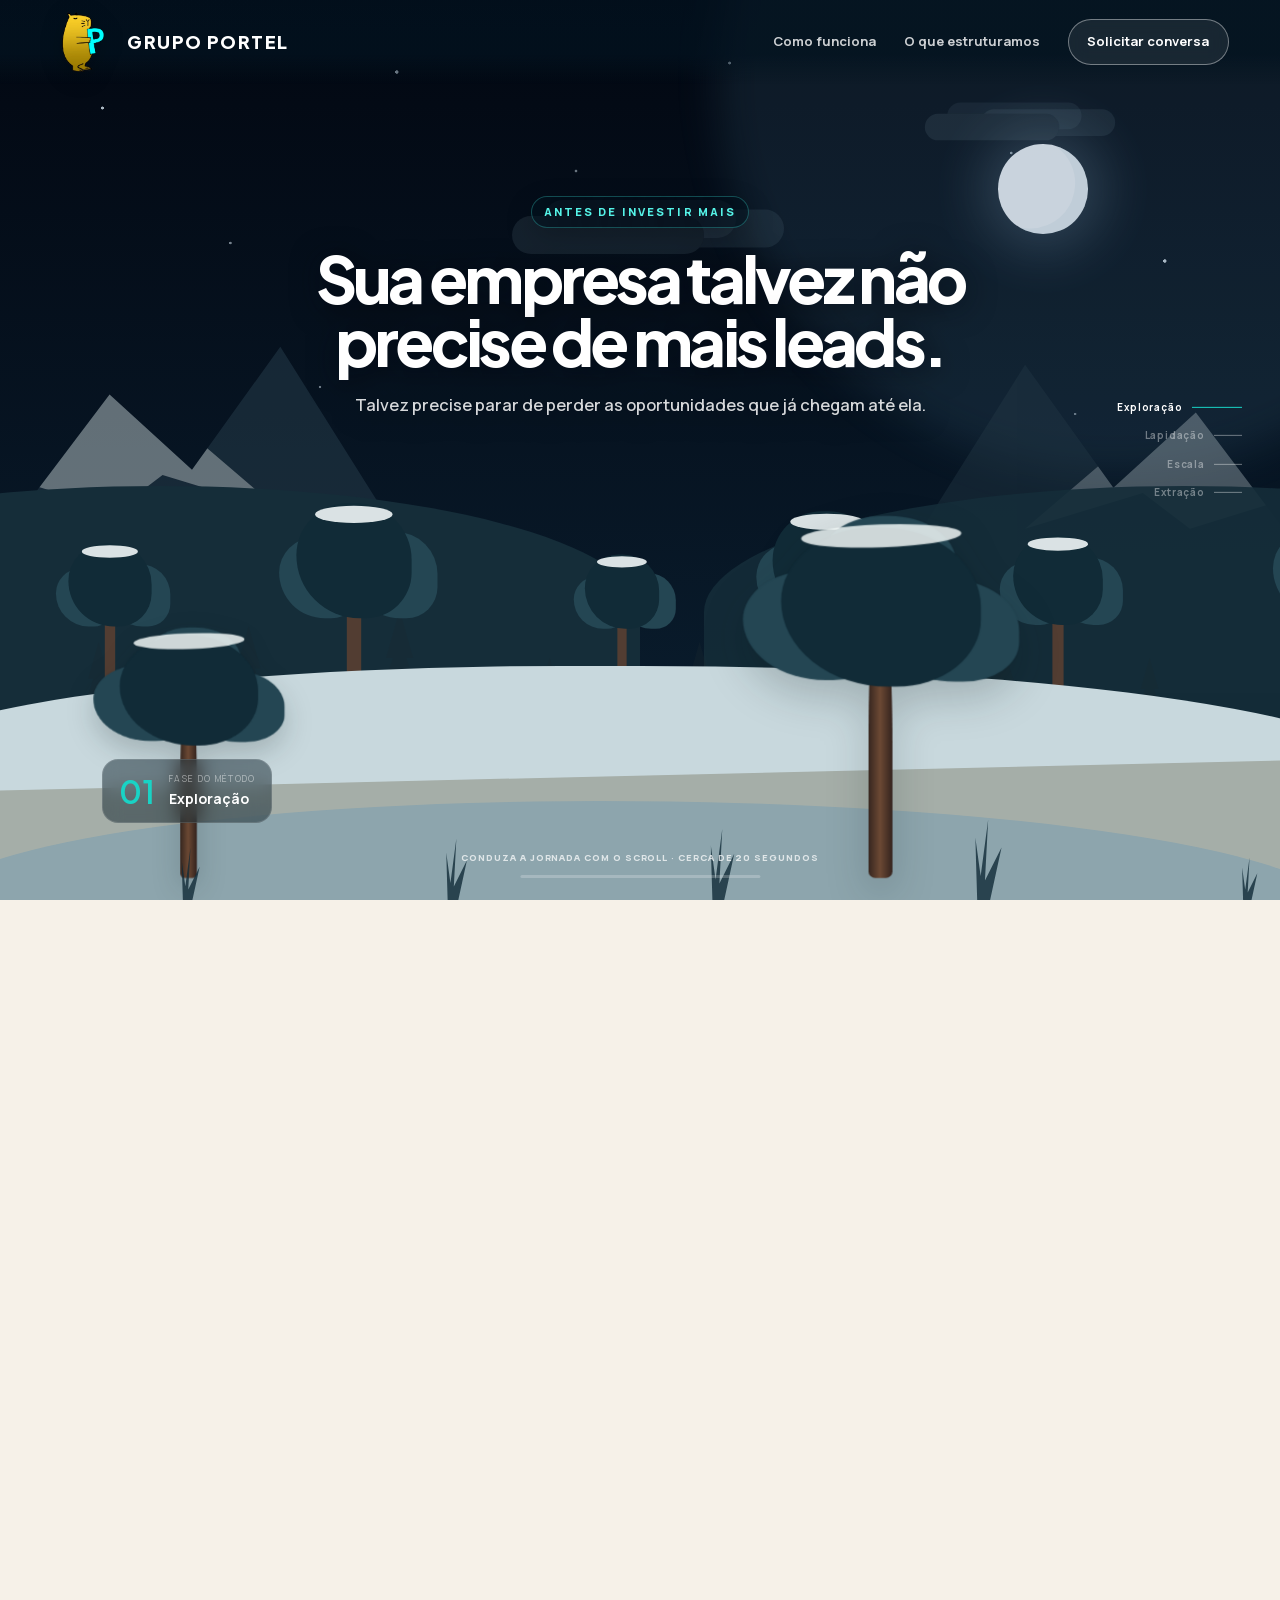
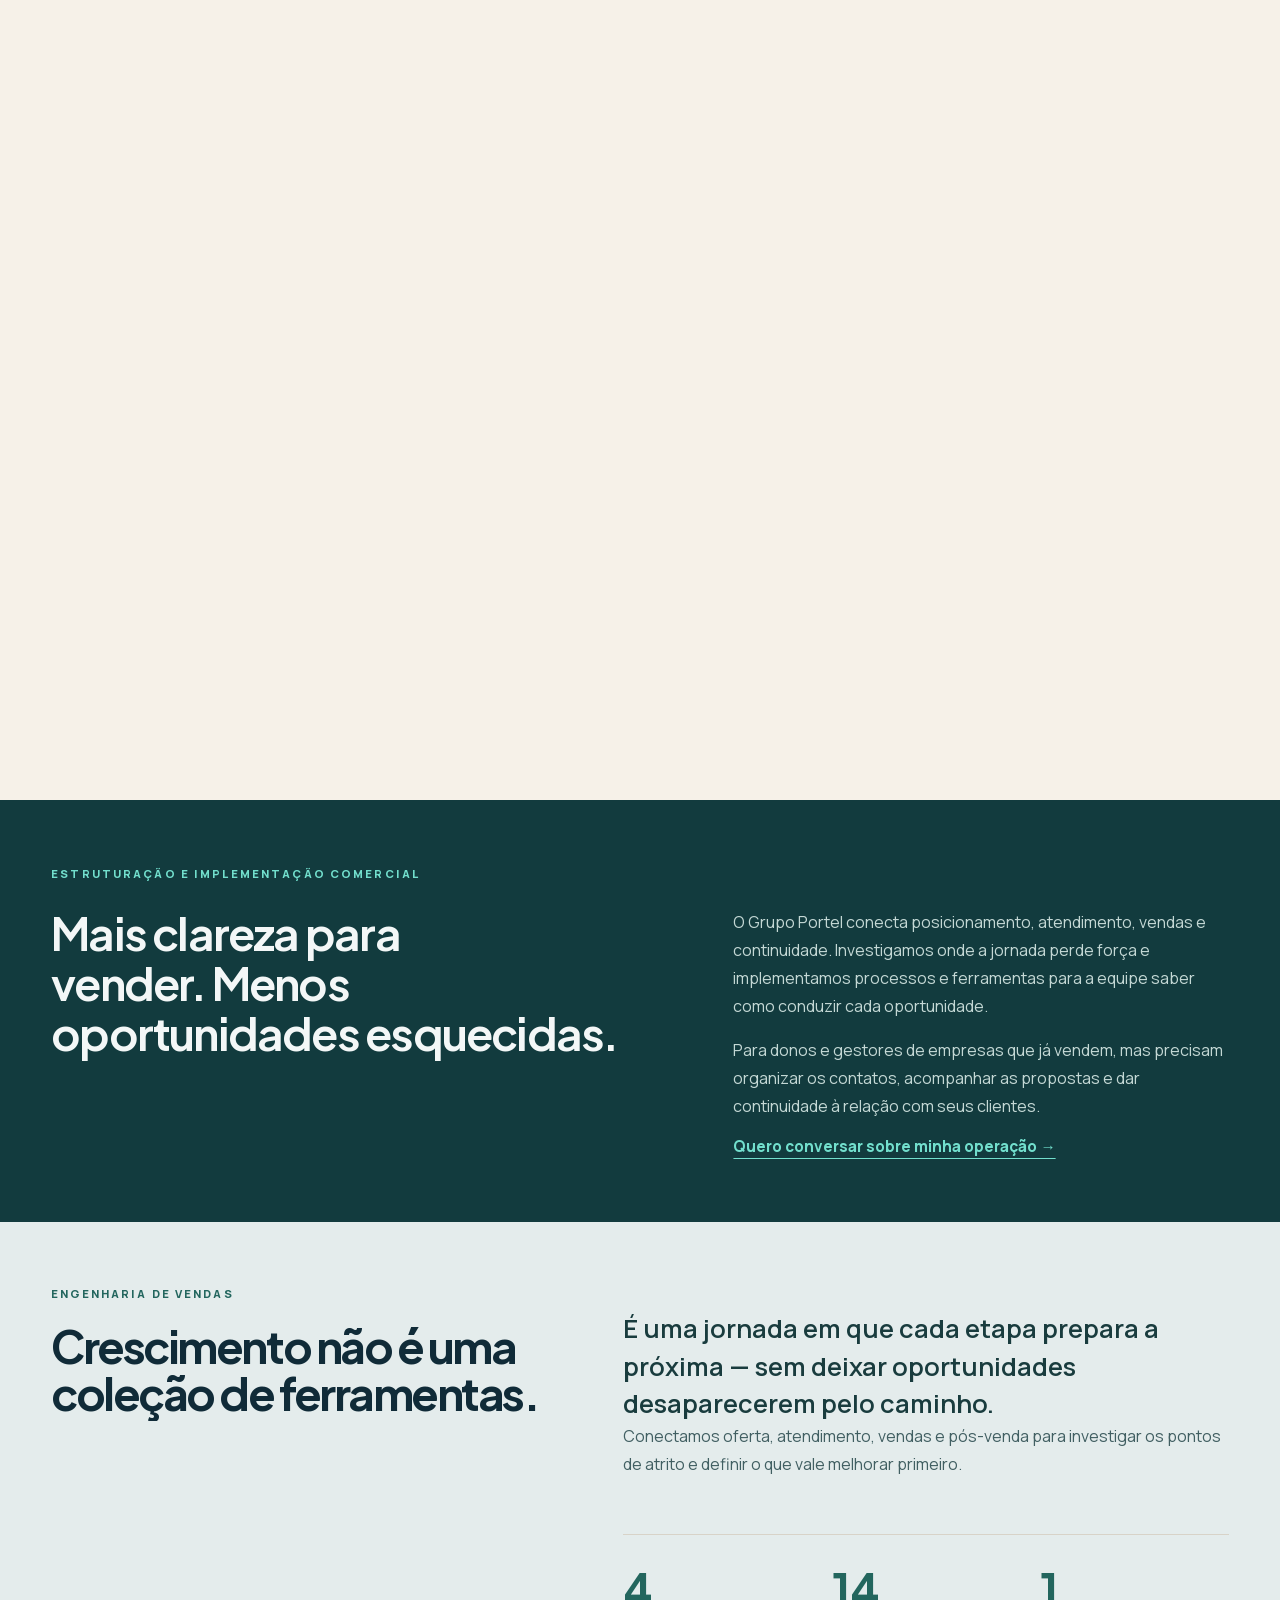
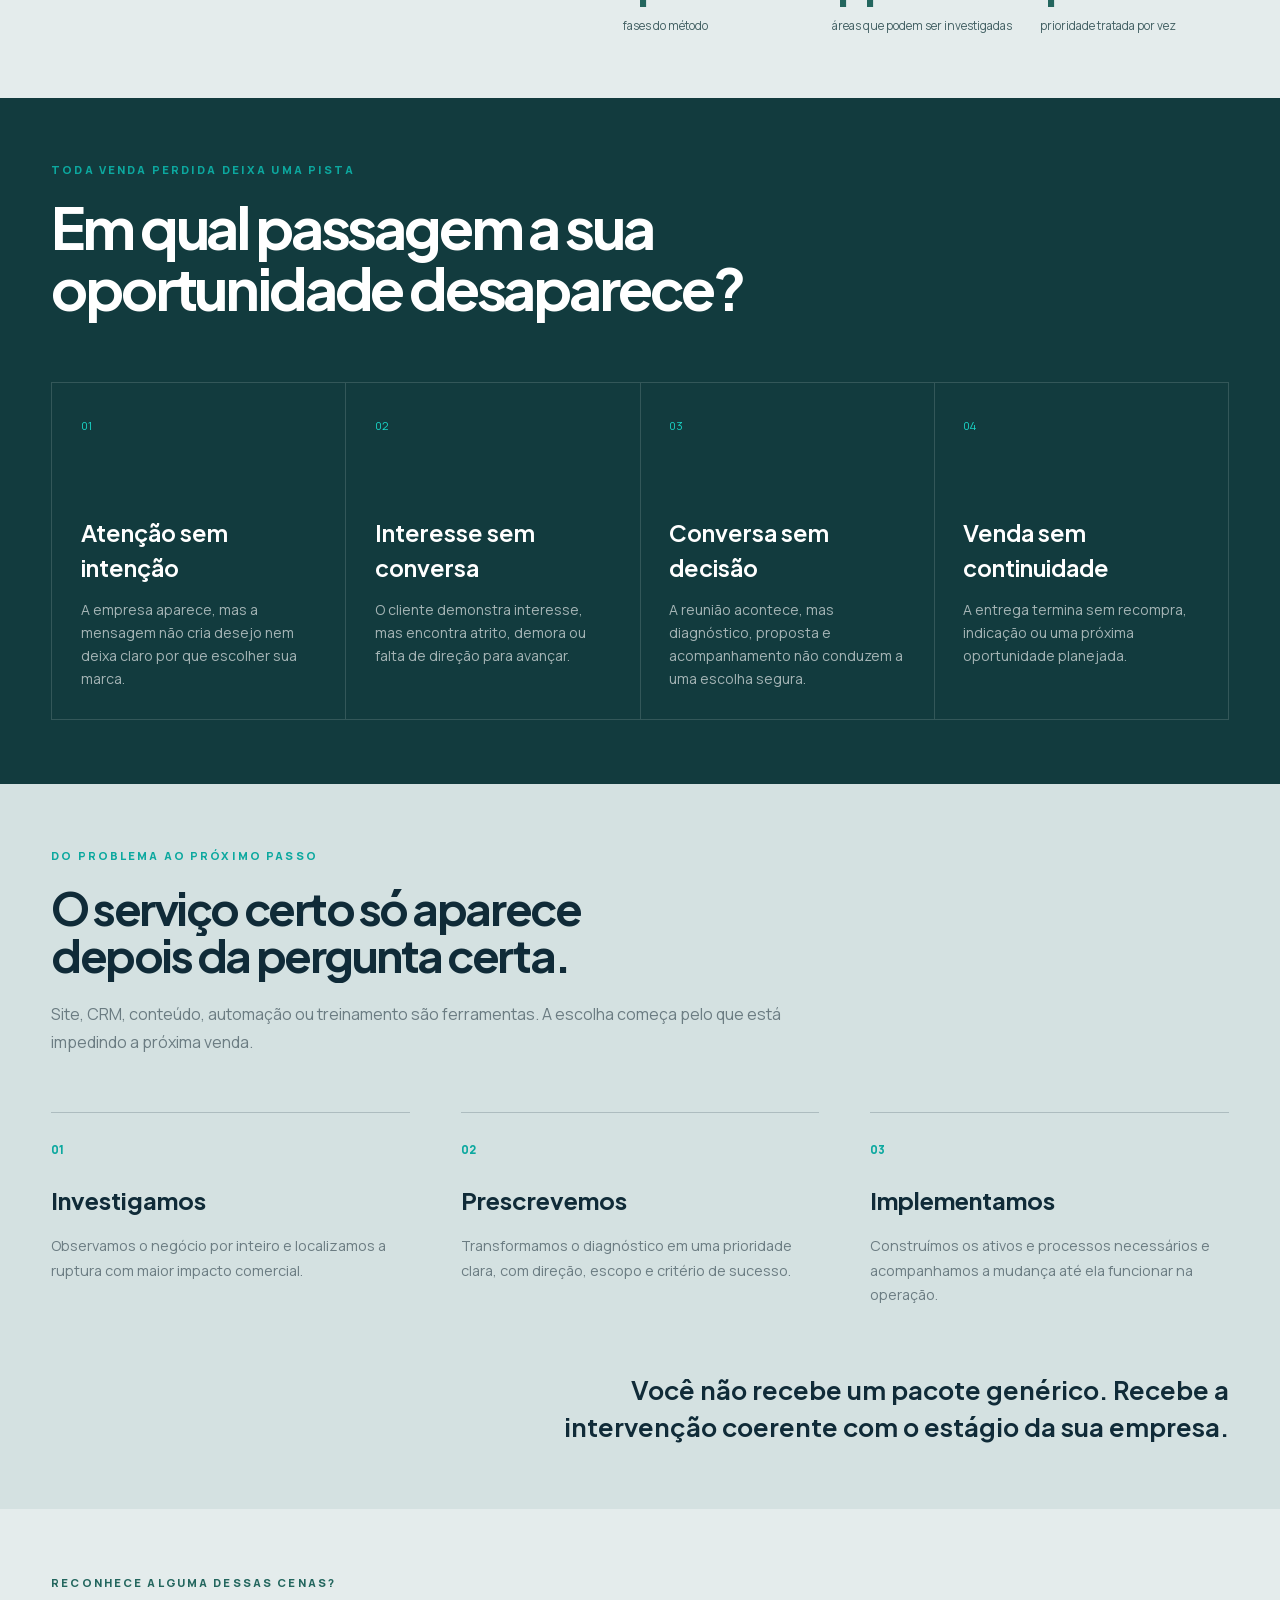
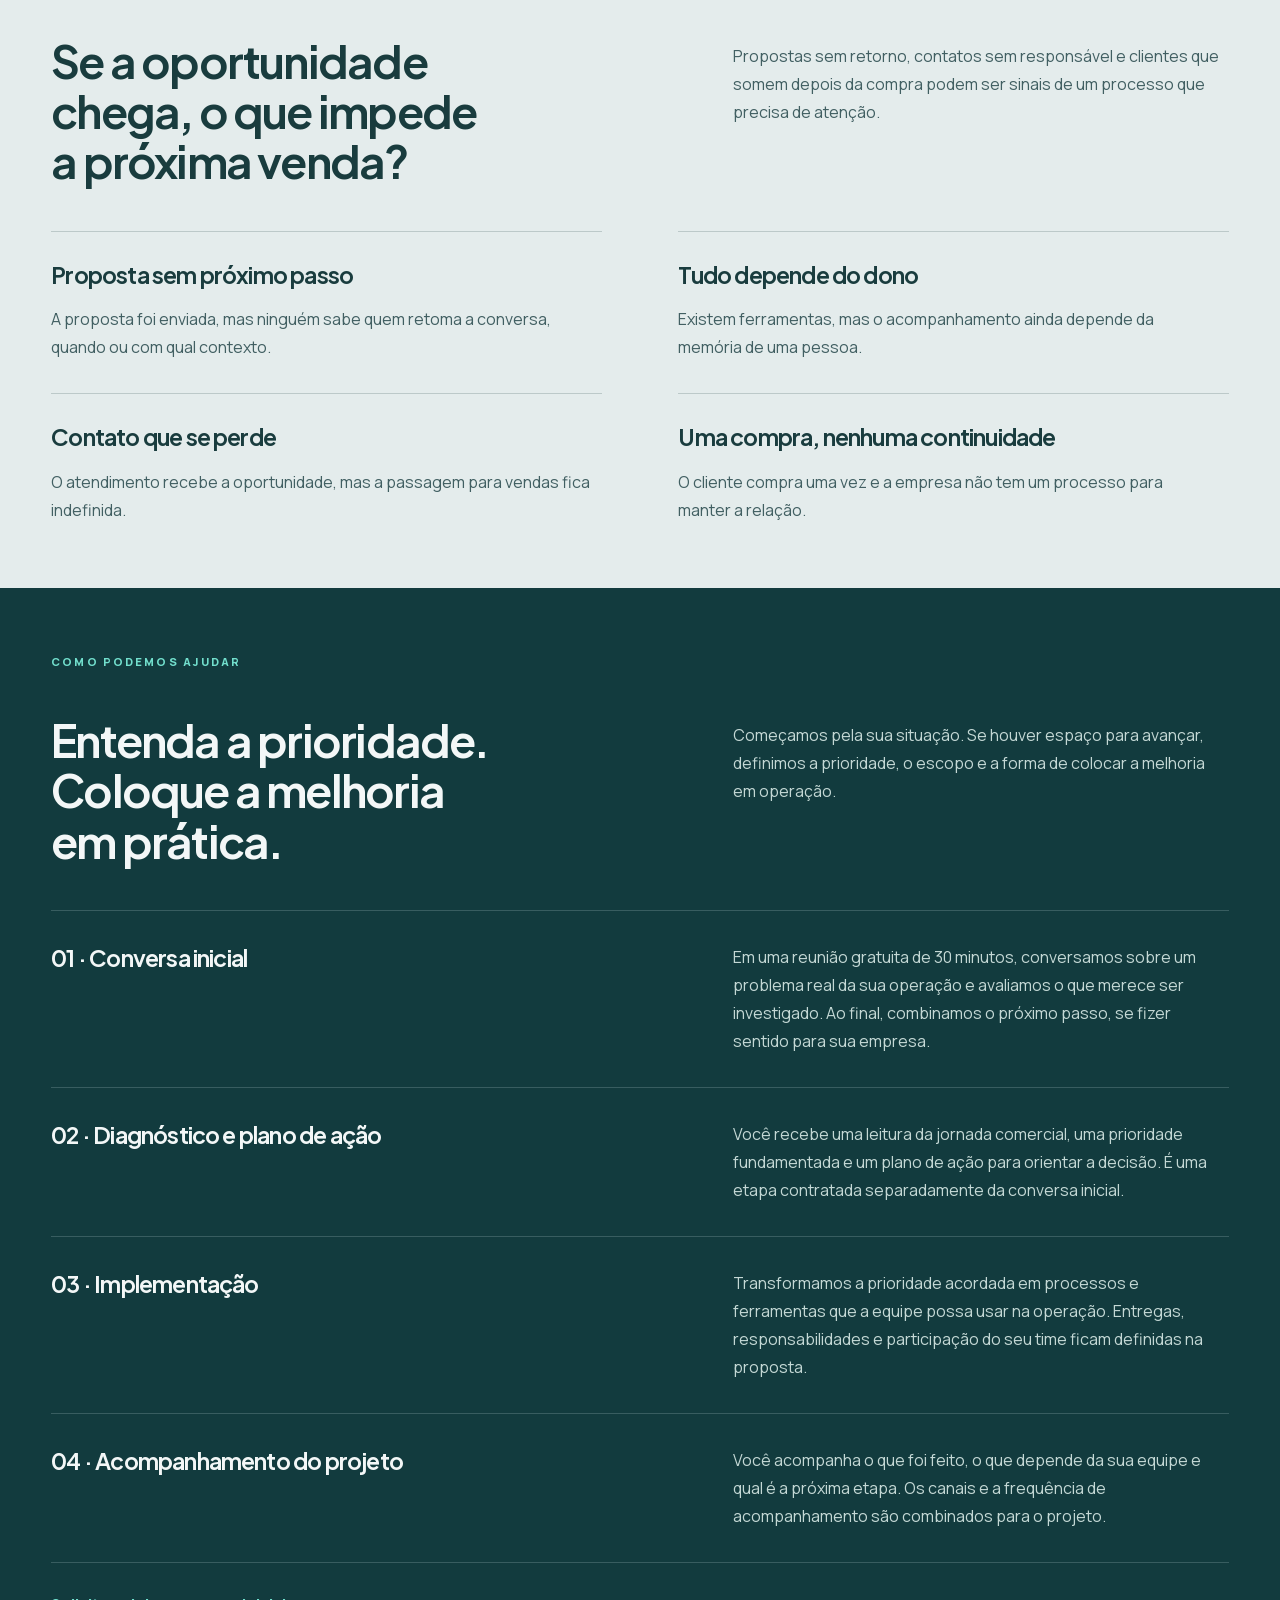
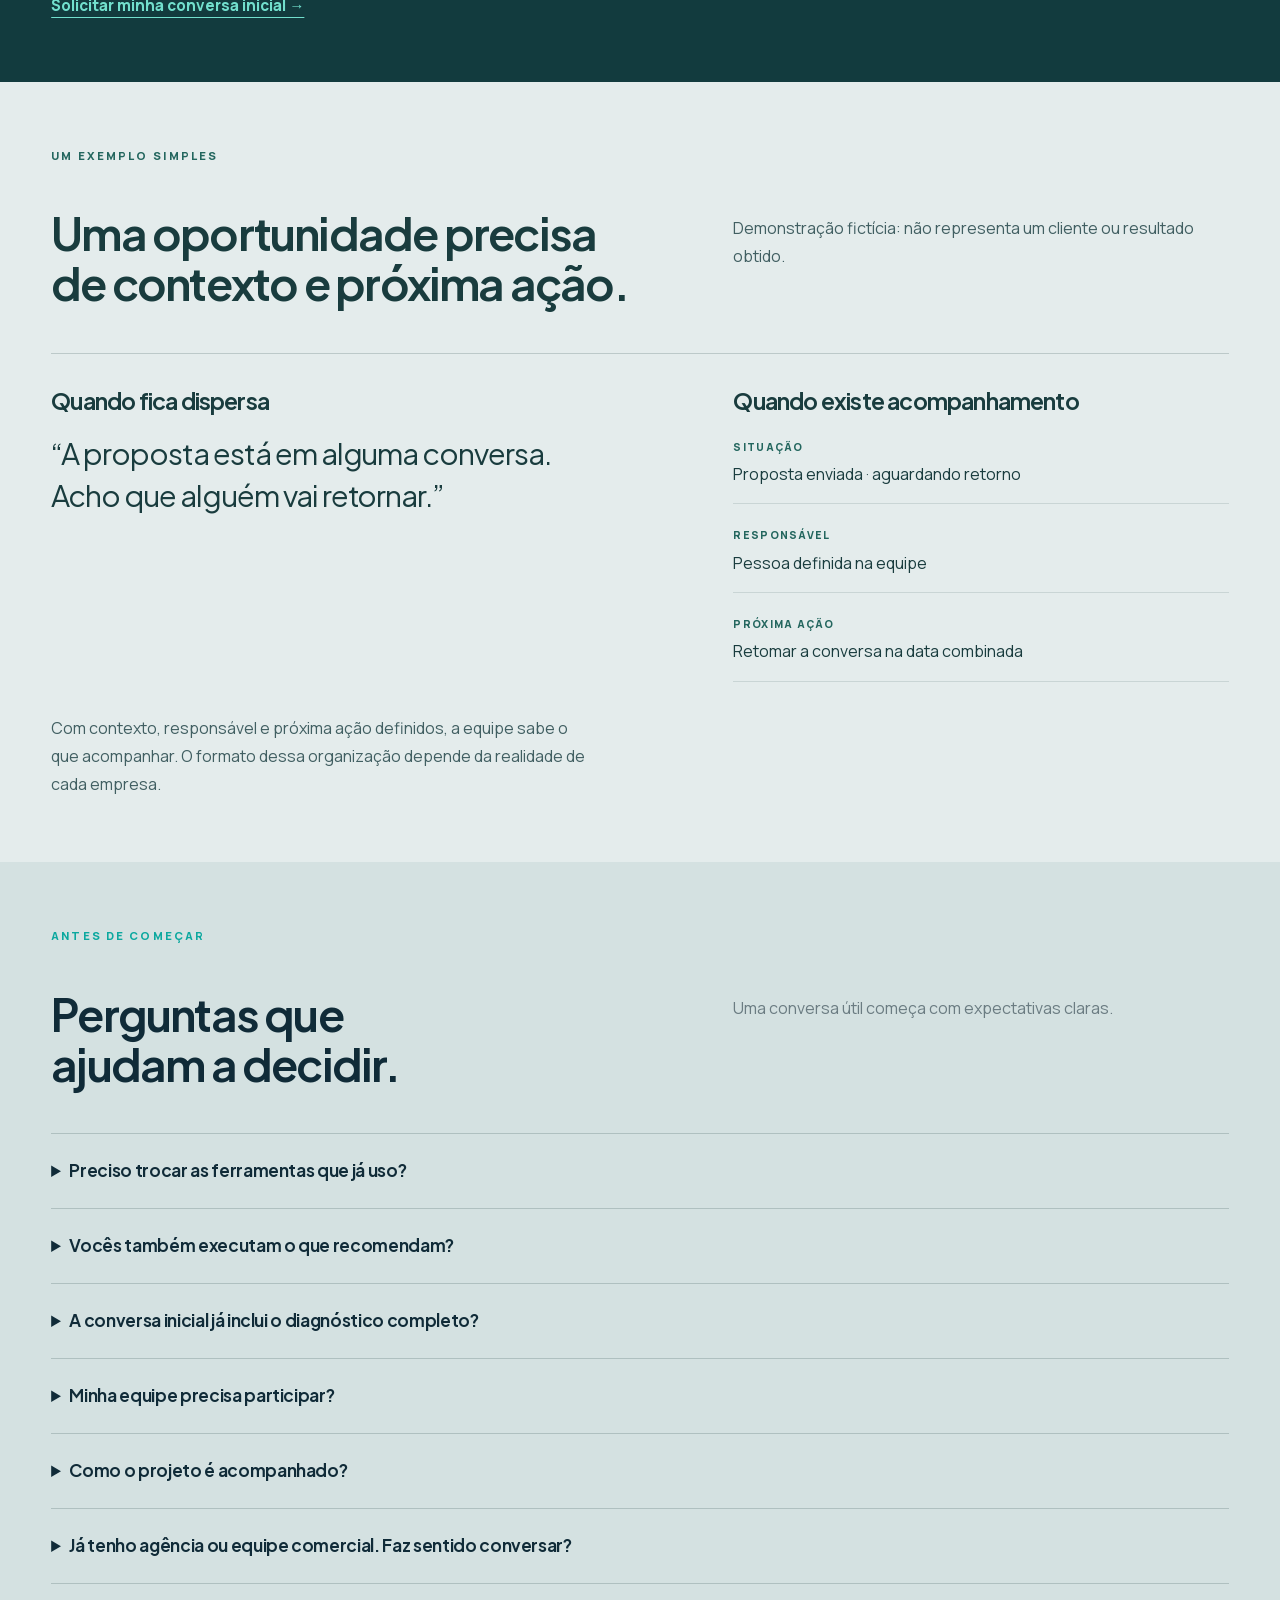
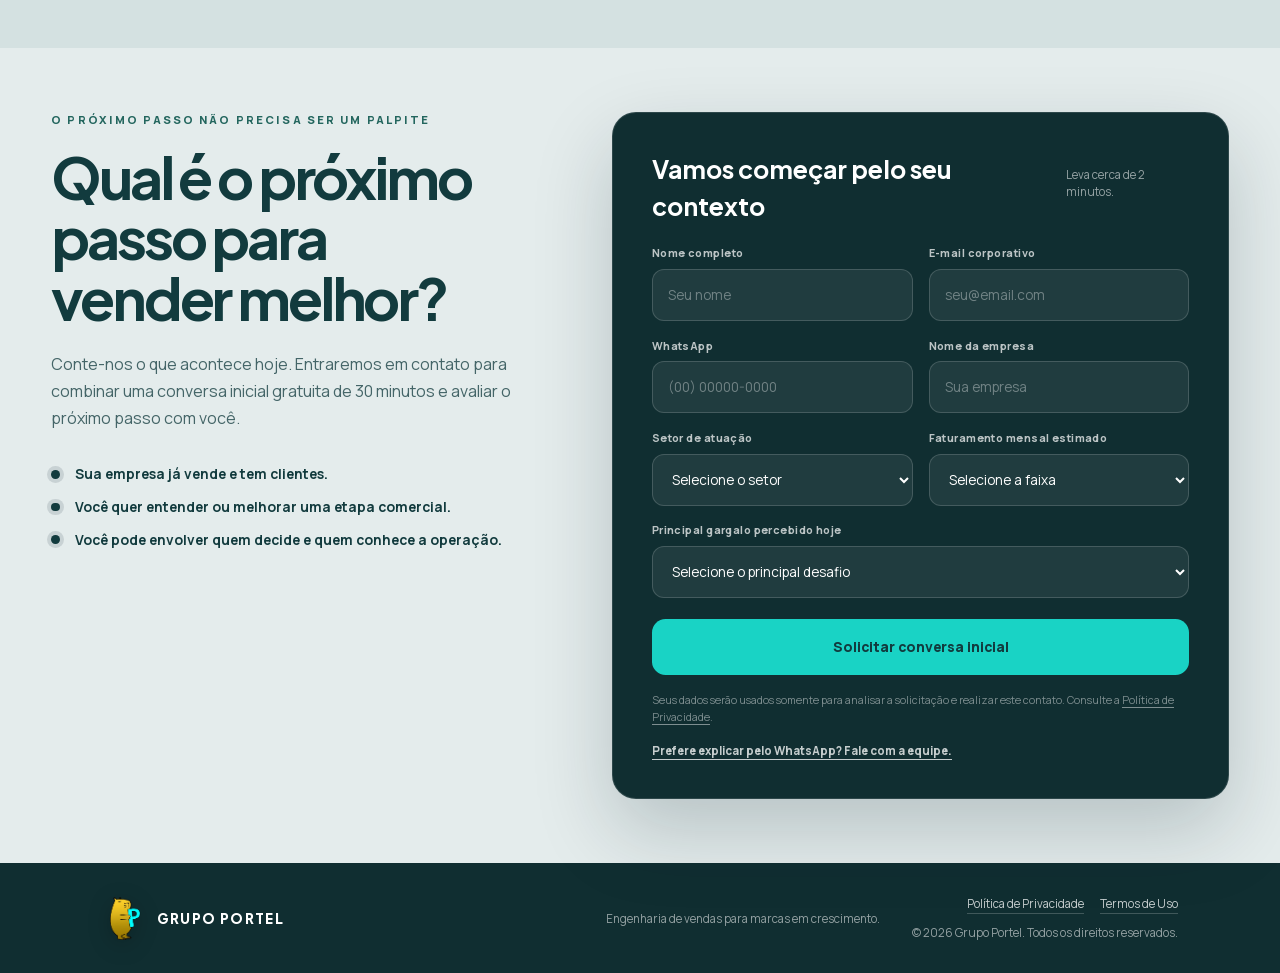
==== commit 112b9d61: "Reveal section titles with clipped line motion" ====
--- a/index.html
+++ b/index.html
@@ -120,4 +120,4 @@
 .__variable_plus_jakarta_sans_1ftl9zn { --font-display: 'Plus Jakarta Sans', 'Plus Jakarta Sans Fallback'; }
 </style>
 <link rel="stylesheet" href="/_next/static/css/mobile-performance-9a3d5e55.css" />
-<link rel="stylesheet" href="/assets/mobile-lite-v12.css"/><link rel="stylesheet" href="/assets/desktop-route-v1.css"/><link rel="canonical" href="https://grupoportel.com/"/><meta property="og:url" content="https://grupoportel.com/"/><meta property="og:site_name" content="Grupo Portel"/><meta name="referrer" content="strict-origin-when-cross-origin"/><link rel="stylesheet" href="/assets/public-content-v3.css"/><link rel="stylesheet" href="/assets/header-brand-v1.css"/><link rel="stylesheet" href="/assets/chapter-surfaces-v3.css"/><script type="application/ld+json">{"@context":"https://schema.org","@graph":[{"@type":"Organization","@id":"https://grupoportel.com/#organizacao","name":"Grupo Portel","url":"https://grupoportel.com/","logo":"https://grupoportel.com/assets/logo-grupo-portel.png","description":"O Grupo Portel conecta atendimento, vendas e continuidade. Conheça nosso diagnóstico, plano de ação e implementação comercial para organizar as oportunidades da sua empresa."},{"@type":"WebSite","@id":"https://grupoportel.com/#website","url":"https://grupoportel.com/","name":"Grupo Portel","publisher":{"@id":"https://grupoportel.com/#organizacao"},"inLanguage":"pt-BR"}]}</script><script defer src="/assets/header-theme-v4.js"></script><script defer src="/assets/content-motion-v1.js"></script></head><body class="__variable_manrope_0lv6qco __variable_plus_jakarta_sans_1ftl9zn"><main><a class="skip-link" href="#metodo">Pular animação</a><header class="site-header"><a class="brand" href="#inicio" aria-label="Grupo Portel — início"><span class="brand-mark"><img src="/assets/logo-grupo-portel.png" alt=""/></span><span>GRUPO PORTEL</span></a><nav aria-label="Navegação principal"><a href="#metodo">Como funciona</a><a href="#entregas">O que estruturamos</a><a class="nav-cta" href="#contato">Solicitar conversa</a></nav></header><section class="journey" id="inicio" aria-label="As quatro fases do método Grupo Portel"><div class="journey-sticky " data-season="winter" style="--journey-progress:0"><div class="scene" aria-hidden="true"><div class="sky-glow"></div><div class="sun"></div><div class="cloud cloud-one"></div><div class="cloud cloud-two"></div><div class="mountain mountain-one"></div><div class="mountain mountain-two"></div><div class="far-hill far-hill-one"></div><div class="far-hill far-hill-two"></div><div class="distant-forest"><span style="--pine-x:0%;--pine-scale:0.62"></span><span style="--pine-x:8.5%;--pine-scale:0.73"></span><span style="--pine-x:17%;--pine-scale:0.84"></span><span style="--pine-x:25.5%;--pine-scale:0.95"></span><span style="--pine-x:34%;--pine-scale:0.62"></span><span style="--pine-x:42.5%;--pine-scale:0.73"></span><span style="--pine-x:51%;--pine-scale:0.84"></span><span style="--pine-x:59.5%;--pine-scale:0.95"></span><span style="--pine-x:68%;--pine-scale:0.62"></span><span style="--pine-x:76.5%;--pine-scale:0.73"></span><span style="--pine-x:85%;--pine-scale:0.84"></span><span style="--pine-x:93.5%;--pine-scale:0.95"></span><span style="--pine-x:102%;--pine-scale:0.62"></span><span style="--pine-x:110.5%;--pine-scale:0.73"></span><span style="--pine-x:119%;--pine-scale:0.84"></span></div><div class="snowfall"><span style="--x:0%;--size:3px;--duration:6s;--delay:0s;--flake-opacity:0.4"></span><span style="--x:37%;--size:4px;--duration:6.8s;--delay:-0.75s;--flake-opacity:0.5"></span><span style="--x:74%;--size:5px;--duration:7.6s;--delay:-1.5s;--flake-opacity:0.6000000000000001"></span><span style="--x:11%;--size:6px;--duration:8.4s;--delay:-2.25s;--flake-opacity:0.7000000000000001"></span><span style="--x:48%;--size:7px;--duration:9.2s;--delay:-3s;--flake-opacity:0.8"></span><span style="--x:85%;--size:3px;--duration:10s;--delay:-3.75s;--flake-opacity:0.4"></span><span style="--x:22%;--size:4px;--duration:10.8s;--delay:-4.5s;--flake-opacity:0.5"></span><span style="--x:59%;--size:5px;--duration:6s;--delay:-5.25s;--flake-opacity:0.6000000000000001"></span><span style="--x:96%;--size:6px;--duration:6.8s;--delay:-6s;--flake-opacity:0.7000000000000001"></span><span style="--x:33%;--size:7px;--duration:7.6s;--delay:-6.75s;--flake-opacity:0.8"></span><span style="--x:70%;--size:3px;--duration:8.4s;--delay:-7.5s;--flake-opacity:0.4"></span><span style="--x:7%;--size:4px;--duration:9.2s;--delay:0s;--flake-opacity:0.5"></span><span style="--x:44%;--size:5px;--duration:10s;--delay:-0.75s;--flake-opacity:0.6000000000000001"></span><span style="--x:81%;--size:6px;--duration:10.8s;--delay:-1.5s;--flake-opacity:0.7000000000000001"></span><span style="--x:18%;--size:7px;--duration:6s;--delay:-2.25s;--flake-opacity:0.8"></span><span style="--x:55%;--size:3px;--duration:6.8s;--delay:-3s;--flake-opacity:0.4"></span><span style="--x:92%;--size:4px;--duration:7.6s;--delay:-3.75s;--flake-opacity:0.5"></span><span style="--x:29%;--size:5px;--duration:8.4s;--delay:-4.5s;--flake-opacity:0.6000000000000001"></span><span style="--x:66%;--size:6px;--duration:9.2s;--delay:-5.25s;--flake-opacity:0.7000000000000001"></span><span style="--x:3%;--size:7px;--duration:10s;--delay:-6s;--flake-opacity:0.8"></span><span style="--x:40%;--size:3px;--duration:10.8s;--delay:-6.75s;--flake-opacity:0.4"></span><span style="--x:77%;--size:4px;--duration:6s;--delay:-7.5s;--flake-opacity:0.5"></span><span style="--x:14%;--size:5px;--duration:6.8s;--delay:0s;--flake-opacity:0.6000000000000001"></span><span style="--x:51%;--size:6px;--duration:7.6s;--delay:-0.75s;--flake-opacity:0.7000000000000001"></span><span style="--x:88%;--size:7px;--duration:8.4s;--delay:-1.5s;--flake-opacity:0.8"></span><span style="--x:25%;--size:3px;--duration:9.2s;--delay:-2.25s;--flake-opacity:0.4"></span><span style="--x:62%;--size:4px;--duration:10s;--delay:-3s;--flake-opacity:0.5"></span><span style="--x:99%;--size:5px;--duration:10.8s;--delay:-3.75s;--flake-opacity:0.6000000000000001"></span><span style="--x:36%;--size:6px;--duration:6s;--delay:-4.5s;--flake-opacity:0.7000000000000001"></span><span style="--x:73%;--size:7px;--duration:6.8s;--delay:-5.25s;--flake-opacity:0.8"></span><span style="--x:10%;--size:3px;--duration:7.6s;--delay:-6s;--flake-opacity:0.4"></span><span style="--x:47%;--size:4px;--duration:8.4s;--delay:-6.75s;--flake-opacity:0.5"></span></div><div class="rainfall"><span style="--rain-x:7%;--rain-length:12px;--rain-duration:0.48s;--rain-delay:0s;--rain-opacity:0.24"></span><span style="--rain-x:38%;--rain-length:16px;--rain-duration:0.535s;--rain-delay:-0.09s;--rain-opacity:0.33999999999999997"></span><span style="--rain-x:69%;--rain-length:20px;--rain-duration:0.59s;--rain-delay:-0.18s;--rain-opacity:0.44"></span><span style="--rain-x:100%;--rain-length:24px;--rain-duration:0.645s;--rain-delay:-0.27s;--rain-opacity:0.54"></span><span style="--rain-x:27%;--rain-length:28px;--rain-duration:0.7s;--rain-delay:-0.36s;--rain-opacity:0.64"></span><span style="--rain-x:58%;--rain-length:12px;--rain-duration:0.755s;--rain-delay:-0.44999999999999996s;--rain-opacity:0.24"></span><span style="--rain-x:89%;--rain-length:16px;--rain-duration:0.48s;--rain-delay:-0.54s;--rain-opacity:0.33999999999999997"></span><span style="--rain-x:16%;--rain-length:20px;--rain-duration:0.535s;--rain-delay:-0.63s;--rain-opacity:0.44"></span><span style="--rain-x:47%;--rain-length:24px;--rain-duration:0.59s;--rain-delay:-0.72s;--rain-opacity:0.54"></span><span style="--rain-x:78%;--rain-length:28px;--rain-duration:0.645s;--rain-delay:-0.8099999999999999s;--rain-opacity:0.64"></span><span style="--rain-x:5%;--rain-length:12px;--rain-duration:0.7s;--rain-delay:-0.8999999999999999s;--rain-opacity:0.24"></span><span style="--rain-x:36%;--rain-length:16px;--rain-duration:0.755s;--rain-delay:-0.99s;--rain-opacity:0.33999999999999997"></span><span style="--rain-x:67%;--rain-length:20px;--rain-duration:0.48s;--rain-delay:-1.08s;--rain-opacity:0.44"></span><span style="--rain-x:98%;--rain-length:24px;--rain-duration:0.535s;--rain-delay:0s;--rain-opacity:0.54"></span><span style="--rain-x:25%;--rain-length:28px;--rain-duration:0.59s;--rain-delay:-0.09s;--rain-opacity:0.64"></span><span style="--rain-x:56%;--rain-length:12px;--rain-duration:0.645s;--rain-delay:-0.18s;--rain-opacity:0.24"></span><span style="--rain-x:87%;--rain-length:16px;--rain-duration:0.7s;--rain-delay:-0.27s;--rain-opacity:0.33999999999999997"></span><span style="--rain-x:14%;--rain-length:20px;--rain-duration:0.755s;--rain-delay:-0.36s;--rain-opacity:0.44"></span><span style="--rain-x:45%;--rain-length:24px;--rain-duration:0.48s;--rain-delay:-0.44999999999999996s;--rain-opacity:0.54"></span><span style="--rain-x:76%;--rain-length:28px;--rain-duration:0.535s;--rain-delay:-0.54s;--rain-opacity:0.64"></span><span style="--rain-x:3%;--rain-length:12px;--rain-duration:0.59s;--rain-delay:-0.63s;--rain-opacity:0.24"></span><span style="--rain-x:34%;--rain-length:16px;--rain-duration:0.645s;--rain-delay:-0.72s;--rain-opacity:0.33999999999999997"></span><span style="--rain-x:65%;--rain-length:20px;--rain-duration:0.7s;--rain-delay:-0.8099999999999999s;--rain-opacity:0.44"></span><span style="--rain-x:96%;--rain-length:24px;--rain-duration:0.755s;--rain-delay:-0.8999999999999999s;--rain-opacity:0.54"></span><span style="--rain-x:23%;--rain-length:28px;--rain-duration:0.48s;--rain-delay:-0.99s;--rain-opacity:0.64"></span><span style="--rain-x:54%;--rain-length:12px;--rain-duration:0.535s;--rain-delay:-1.08s;--rain-opacity:0.24"></span><span style="--rain-x:85%;--rain-length:16px;--rain-duration:0.59s;--rain-delay:0s;--rain-opacity:0.33999999999999997"></span><span style="--rain-x:12%;--rain-length:20px;--rain-duration:0.645s;--rain-delay:-0.09s;--rain-opacity:0.44"></span><span style="--rain-x:43%;--rain-length:24px;--rain-duration:0.7s;--rain-delay:-0.18s;--rain-opacity:0.54"></span><span style="--rain-x:74%;--rain-length:28px;--rain-duration:0.755s;--rain-delay:-0.27s;--rain-opacity:0.64"></span><span style="--rain-x:1%;--rain-length:12px;--rain-duration:0.48s;--rain-delay:-0.36s;--rain-opacity:0.24"></span><span style="--rain-x:32%;--rain-length:16px;--rain-duration:0.535s;--rain-delay:-0.44999999999999996s;--rain-opacity:0.33999999999999997"></span><span style="--rain-x:63%;--rain-length:20px;--rain-duration:0.59s;--rain-delay:-0.54s;--rain-opacity:0.44"></span><span style="--rain-x:94%;--rain-length:24px;--rain-duration:0.645s;--rain-delay:-0.63s;--rain-opacity:0.54"></span><span style="--rain-x:21%;--rain-length:28px;--rain-duration:0.7s;--rain-delay:-0.72s;--rain-opacity:0.64"></span><span style="--rain-x:52%;--rain-length:12px;--rain-duration:0.755s;--rain-delay:-0.8099999999999999s;--rain-opacity:0.24"></span><span style="--rain-x:83%;--rain-length:16px;--rain-duration:0.48s;--rain-delay:-0.8999999999999999s;--rain-opacity:0.33999999999999997"></span><span style="--rain-x:10%;--rain-length:20px;--rain-duration:0.535s;--rain-delay:-0.99s;--rain-opacity:0.44"></span><span style="--rain-x:41%;--rain-length:24px;--rain-duration:0.59s;--rain-delay:-1.08s;--rain-opacity:0.54"></span><span style="--rain-x:72%;--rain-length:28px;--rain-duration:0.645s;--rain-delay:0s;--rain-opacity:0.64"></span><span style="--rain-x:103%;--rain-length:12px;--rain-duration:0.7s;--rain-delay:-0.09s;--rain-opacity:0.24"></span><span style="--rain-x:30%;--rain-length:16px;--rain-duration:0.755s;--rain-delay:-0.18s;--rain-opacity:0.33999999999999997"></span></div><div class="grove"><span class="tree tree-1"></span><span class="tree tree-2"></span><span class="tree tree-3"></span><span class="tree tree-4"></span><span class="tree tree-5"></span><span class="tree tree-6"></span><span class="tree tree-7"></span></div><div class="flowers"><span style="--flower-x:5%;--flower-y:7%"></span><span style="--flower-x:22%;--flower-y:9%"></span><span style="--flower-x:39%;--flower-y:11%"></span><span style="--flower-x:56%;--flower-y:13%"></span><span style="--flower-x:73%;--flower-y:7%"></span><span style="--flower-x:90%;--flower-y:9%"></span><span style="--flower-x:11%;--flower-y:11%"></span><span style="--flower-x:28%;--flower-y:13%"></span><span style="--flower-x:45%;--flower-y:7%"></span><span style="--flower-x:62%;--flower-y:9%"></span><span style="--flower-x:79%;--flower-y:11%"></span></div><div class="falling-leaves"><span style="--leaf-x:4%;--leaf-y:-5%;--leaf-duration:7s;--leaf-delay:0s;--leaf-color:hsl(24 72% 48%)"></span><span style="--leaf-x:33%;--leaf-y:-13%;--leaf-duration:7.7s;--leaf-delay:-0.8s;--leaf-color:hsl(37 72% 48%)"></span><span style="--leaf-x:62%;--leaf-y:-21%;--leaf-duration:8.4s;--leaf-delay:-1.6s;--leaf-color:hsl(50 72% 48%)"></span><span style="--leaf-x:91%;--leaf-y:-29%;--leaf-duration:9.1s;--leaf-delay:-2.4000000000000004s;--leaf-color:hsl(24 72% 48%)"></span><span style="--leaf-x:24%;--leaf-y:-37%;--leaf-duration:9.8s;--leaf-delay:-3.2s;--leaf-color:hsl(37 72% 48%)"></span><span style="--leaf-x:53%;--leaf-y:-5%;--leaf-duration:10.5s;--leaf-delay:-4s;--leaf-color:hsl(50 72% 48%)"></span><span style="--leaf-x:82%;--leaf-y:-13%;--leaf-duration:7s;--leaf-delay:-4.800000000000001s;--leaf-color:hsl(24 72% 48%)"></span><span style="--leaf-x:15%;--leaf-y:-21%;--leaf-duration:7.7s;--leaf-delay:-5.6000000000000005s;--leaf-color:hsl(37 72% 48%)"></span><span style="--leaf-x:44%;--leaf-y:-29%;--leaf-duration:8.4s;--leaf-delay:-6.4s;--leaf-color:hsl(50 72% 48%)"></span><span style="--leaf-x:73%;--leaf-y:-37%;--leaf-duration:9.1s;--leaf-delay:0s;--leaf-color:hsl(24 72% 48%)"></span><span style="--leaf-x:6%;--leaf-y:-5%;--leaf-duration:9.8s;--leaf-delay:-0.8s;--leaf-color:hsl(37 72% 48%)"></span><span style="--leaf-x:35%;--leaf-y:-13%;--leaf-duration:10.5s;--leaf-delay:-1.6s;--leaf-color:hsl(50 72% 48%)"></span><span style="--leaf-x:64%;--leaf-y:-21%;--leaf-duration:7s;--leaf-delay:-2.4000000000000004s;--leaf-color:hsl(24 72% 48%)"></span><span style="--leaf-x:93%;--leaf-y:-29%;--leaf-duration:7.7s;--leaf-delay:-3.2s;--leaf-color:hsl(37 72% 48%)"></span></div><div class="ground-back"></div><div class="path"></div><div class="ground-front"></div><div class="rough-capybara    " title="Capivara atravessando as quatro estações"><span class="rough-capy-sprite rough-transition"></span><span class="rough-capy-sprite rough-walk"></span></div><div class="foreground-grove"><span class="foreground-tree foreground-tree-1"></span><span class="foreground-tree foreground-tree-2"></span><span class="foreground-tree foreground-tree-3"></span><span class="foreground-tree foreground-tree-4"></span><span class="foreground-tree foreground-tree-5"></span><span class="foreground-tree foreground-tree-6"></span></div><div class="foreground-meadow"><span style="--grass-x:0%;--grass-scale:0.72"></span><span style="--grass-x:9.2%;--grass-scale:0.85"></span><span style="--grass-x:18.4%;--grass-scale:0.98"></span><span style="--grass-x:27.599999999999998%;--grass-scale:1.1099999999999999"></span><span style="--grass-x:36.8%;--grass-scale:1.24"></span><span style="--grass-x:46%;--grass-scale:0.72"></span><span style="--grass-x:55.199999999999996%;--grass-scale:0.85"></span><span style="--grass-x:64.39999999999999%;--grass-scale:0.98"></span><span style="--grass-x:73.6%;--grass-scale:1.1099999999999999"></span><span style="--grass-x:82.8%;--grass-scale:1.24"></span><span style="--grass-x:92%;--grass-scale:0.72"></span><span style="--grass-x:101.19999999999999%;--grass-scale:0.85"></span><span style="--grass-x:110.39999999999999%;--grass-scale:0.98"></span><span style="--grass-x:119.6%;--grass-scale:1.1099999999999999"></span><span style="--grass-x:128.79999999999998%;--grass-scale:1.24"></span><span style="--grass-x:138%;--grass-scale:0.72"></span><span style="--grass-x:147.2%;--grass-scale:0.85"></span><span style="--grass-x:156.39999999999998%;--grass-scale:0.98"></span><span style="--grass-x:165.6%;--grass-scale:1.1099999999999999"></span><span style="--grass-x:174.79999999999998%;--grass-scale:1.24"></span><span style="--grass-x:184%;--grass-scale:0.72"></span><span style="--grass-x:193.2%;--grass-scale:0.85"></span><span style="--grass-x:202.39999999999998%;--grass-scale:0.98"></span><span style="--grass-x:211.6%;--grass-scale:1.1099999999999999"></span></div></div><div class="journey-story" aria-hidden="true"><article class="story-chapter" style="--story-x:0;--story-opacity:1;--story-blur:0px;--story-scale:1"><div class="story-copy"><p class="story-kicker">Antes de investir mais</p><h1 class="story-title">Sua empresa talvez não precise de mais leads.</h1><p class="story-body">Talvez precise parar de perder as oportunidades que já chegam até ela.</p></div></article><article class="story-chapter" style="--story-x:-38;--story-opacity:0;--story-blur:9px;--story-scale:0.965"><div class="story-copy"><p class="story-kicker">O vazamento é invisível</p><h2 class="story-title">A venda raramente se perde em um único lugar.</h2><p class="story-body">Ela desaparece entre mensagem, atendimento, proposta e acompanhamento.</p></div></article><article class="story-chapter" style="--story-x:-38;--story-opacity:0;--story-blur:9px;--story-scale:0.965"><div class="story-copy"><p class="story-kicker">Diagnóstico antes do pacote</p><h2 class="story-title">Por isso não começamos vendendo uma solução pronta.</h2><p class="story-body">Primeiro encontramos a ruptura. Depois prescrevemos a prioridade.</p></div></article><article class="story-chapter" style="--story-x:-38;--story-opacity:0;--story-blur:9px;--story-scale:0.965"><div class="story-copy"><p class="story-kicker">Uma jornada conectada</p><h2 class="story-title">Conectamos marca, marketing e vendas.</h2><p class="story-body">Para transformar atenção em decisão, venda e recorrência.</p></div></article></div><p class="sr-only" aria-live="polite">Sua empresa talvez não precise de mais leads.<!-- --> <!-- -->Talvez precise parar de perder as oportunidades que já chegam até ela.</p><div class="chapter-meta"><span>01</span><div><small>FASE DO MÉTODO</small><strong>Exploração</strong></div></div><div class="season-rail" aria-hidden="true"><span class="active"><i></i> <!-- -->Exploração</span><span class=""><i></i> <!-- -->Lapidação</span><span class=""><i></i> <!-- -->Escala</span><span class=""><i></i> <!-- -->Extração</span></div><div class="scroll-prompt " aria-live="polite"><span>Conduza a jornada com o scroll · cerca de 20 segundos</span><div class="timeline-track" aria-hidden="true"><i style="transform:scaleX(0)"></i></div></div></div></section><section id="sobre" class="public-section"><p class="section-kicker">ESTRUTURAÇÃO E IMPLEMENTAÇÃO COMERCIAL</p><h2>Mais clareza para vender. Menos oportunidades esquecidas.</h2><p>O Grupo Portel conecta posicionamento, atendimento, vendas e continuidade. Investigamos onde a jornada perde força e implementamos processos e ferramentas para a equipe saber como conduzir cada oportunidade.</p><p>Para donos e gestores de empresas que já vendem, mas precisam organizar os contatos, acompanhar as propostas e dar continuidade à relação com seus clientes.</p><a class="public-link" href="#contato">Quero conversar sobre minha operação →</a></section><section class="method-section" id="metodo"><div class="section-heading"><p class="section-kicker">ENGENHARIA DE VENDAS</p><h2>Crescimento não é uma coleção de ferramentas.</h2></div><div class="method-copy"><p class="large-copy">É uma jornada em que cada etapa prepara a próxima — sem deixar oportunidades desaparecerem pelo caminho.</p><p>Conectamos oferta, atendimento, vendas e pós-venda para investigar os pontos de atrito e definir o que vale melhorar primeiro.</p><div class="numbers"><div><strong>4</strong><span>fases do método</span></div><div><strong>14</strong><span>áreas que podem ser investigadas</span></div><div><strong>1</strong><span>prioridade tratada por vez</span></div></div></div></section><section class="services-section" id="atuacao"><div class="section-heading compact"><p class="section-kicker">TODA VENDA PERDIDA DEIXA UMA PISTA</p><h2>Em qual passagem a sua oportunidade desaparece?</h2></div><div class="leak-grid"><article class="leak-card"><span>0<!-- -->1</span><h3>Atenção sem intenção</h3><p>A empresa aparece, mas a mensagem não cria desejo nem deixa claro por que escolher sua marca.</p></article><article class="leak-card"><span>0<!-- -->2</span><h3>Interesse sem conversa</h3><p>O cliente demonstra interesse, mas encontra atrito, demora ou falta de direção para avançar.</p></article><article class="leak-card"><span>0<!-- -->3</span><h3>Conversa sem decisão</h3><p>A reunião acontece, mas diagnóstico, proposta e acompanhamento não conduzem a uma escolha segura.</p></article><article class="leak-card"><span>0<!-- -->4</span><h3>Venda sem continuidade</h3><p>A entrega termina sem recompra, indicação ou uma próxima oportunidade planejada.</p></article></div></section><section class="process-section"><div class="section-heading process-heading"><p class="section-kicker">DO PROBLEMA AO PRÓXIMO PASSO</p><h2>O serviço certo só aparece depois da pergunta certa.</h2><p>Site, CRM, conteúdo, automação ou treinamento são ferramentas. A escolha começa pelo que está impedindo a próxima venda.</p></div><div class="process-steps"><article><span>01</span><h3>Investigamos</h3><p>Observamos o negócio por inteiro e localizamos a ruptura com maior impacto comercial.</p></article><article><span>02</span><h3>Prescrevemos</h3><p>Transformamos o diagnóstico em uma prioridade clara, com direção, escopo e critério de sucesso.</p></article><article><span>03</span><h3>Implementamos</h3><p>Construímos os ativos e processos necessários e acompanhamos a mudança até ela funcionar na operação.</p></article></div><p class="process-conclusion">Você não recebe um pacote genérico. Recebe a intervenção coerente com o estágio da sua empresa.</p></section><section id="situacoes" class="public-section"><div class="public-heading"><p class="section-kicker">RECONHECE ALGUMA DESSAS CENAS?</p><h2>Se a oportunidade chega, o que impede a próxima venda?</h2><p>Propostas sem retorno, contatos sem responsável e clientes que somem depois da compra podem ser sinais de um processo que precisa de atenção.</p></div><div class="public-grid"><article class="public-card"><h3>Proposta sem próximo passo</h3><p>A proposta foi enviada, mas ninguém sabe quem retoma a conversa, quando ou com qual contexto.</p></article><article class="public-card"><h3>Tudo depende do dono</h3><p>Existem ferramentas, mas o acompanhamento ainda depende da memória de uma pessoa.</p></article><article class="public-card"><h3>Contato que se perde</h3><p>O atendimento recebe a oportunidade, mas a passagem para vendas fica indefinida.</p></article><article class="public-card"><h3>Uma compra, nenhuma continuidade</h3><p>O cliente compra uma vez e a empresa não tem um processo para manter a relação.</p></article></div></section><section id="entregas" class="public-section"><div class="public-heading"><p class="section-kicker">COMO PODEMOS AJUDAR</p><h2>Entenda a prioridade. Coloque a melhoria em prática.</h2><p>Começamos pela sua situação. Se houver espaço para avançar, definimos a prioridade, o escopo e a forma de colocar a melhoria em operação.</p></div><div class="public-grid"><article class="public-card"><h3>01 · Conversa inicial</h3><p>Em uma reunião gratuita de 30 minutos, conversamos sobre um problema real da sua operação e avaliamos o que merece ser investigado. Ao final, combinamos o próximo passo, se fizer sentido para sua empresa.</p></article><article class="public-card"><h3>02 · Diagnóstico e plano de ação</h3><p>Você recebe uma leitura da jornada comercial, uma prioridade fundamentada e um plano de ação para orientar a decisão. É uma etapa contratada separadamente da conversa inicial.</p></article><article class="public-card"><h3>03 · Implementação</h3><p>Transformamos a prioridade acordada em processos e ferramentas que a equipe possa usar na operação. Entregas, responsabilidades e participação do seu time ficam definidas na proposta.</p></article><article class="public-card"><h3>04 · Acompanhamento do projeto</h3><p>Você acompanha o que foi feito, o que depende da sua equipe e qual é a próxima etapa. Os canais e a frequência de acompanhamento são combinados para o projeto.</p></article></div><a class="public-link" href="#contato">Solicitar minha conversa inicial →</a></section><section id="exemplo" class="public-section"><div class="public-heading"><p class="section-kicker">UM EXEMPLO SIMPLES</p><h2>Uma oportunidade precisa de contexto e próxima ação.</h2><p>Demonstração fictícia: não representa um cliente ou resultado obtido.</p></div><div class="public-example"><div><h3>Quando fica dispersa</h3><p>“A proposta está em alguma conversa. Acho que alguém vai retornar.”</p></div><div><h3>Quando existe acompanhamento</h3><dl><dt>Situação</dt><dd>Proposta enviada · aguardando retorno</dd><dt>Responsável</dt><dd>Pessoa definida na equipe</dd><dt>Próxima ação</dt><dd>Retomar a conversa na data combinada</dd></dl></div></div><p>Com contexto, responsável e próxima ação definidos, a equipe sabe o que acompanhar. O formato dessa organização depende da realidade de cada empresa.</p></section><section id="perguntas" class="public-section"><div class="public-heading"><p class="section-kicker">ANTES DE COMEÇAR</p><h2>Perguntas que ajudam a decidir.</h2><p>Uma conversa útil começa com expectativas claras.</p></div><details class="public-faq"><summary>Preciso trocar as ferramentas que já uso?</summary><p>Primeiro avaliamos o que existe e onde a operação precisa de atenção. Uma troca só faz sentido quando contribui para a prioridade definida; não é uma condição para conversar.</p></details><details class="public-faq"><summary>Vocês também executam o que recomendam?</summary><p>Sim. Podemos colocar a melhoria em operação com processos, ferramentas e participação do seu time. A implementação tem proposta e escopo próprios.</p></details><details class="public-faq"><summary>A conversa inicial já inclui o diagnóstico completo?</summary><p>A conversa inicial é uma primeira leitura do seu contexto e do que merece atenção. O diagnóstico aprofundado e o Plano de Ação Estratégico são entregas contratadas separadamente.</p></details><details class="public-faq"><summary>Minha equipe precisa participar?</summary><p>Conforme o projeto, precisamos de informações, aprovações e da participação de quem atua nas etapas envolvidas. Essa colaboração é combinada antes da execução.</p></details><details class="public-faq"><summary>Como o projeto é acompanhado?</summary><p>Os avanços, as dependências e os próximos marcos são comunicados pelos canais e na frequência acordados para o escopo contratado.</p></details><details class="public-faq"><summary>Já tenho agência ou equipe comercial. Faz sentido conversar?</summary><p>Pode fazer. Avaliamos como o trabalho atual se conecta ao atendimento, às vendas e à continuidade. A necessidade de intervenção depende do contexto, sem presumir que o trabalho existente deva ser substituído.</p></details></section><section class="contact-section" id="contato"><div class="contact-copy"><p class="section-kicker">O PRÓXIMO PASSO NÃO PRECISA SER UM PALPITE</p><h2>Qual é o próximo passo para vender melhor?</h2><p>Conte-nos o que acontece hoje. Entraremos em contato para combinar uma conversa inicial gratuita de 30 minutos e avaliar o próximo passo com você.</p><ul class="contact-fit-list"><li>Sua empresa já vende e tem clientes.</li><li>Você quer entender ou melhorar uma etapa comercial.</li><li>Você pode envolver quem decide e quem conhece a operação.</li></ul></div><form class="diagnosis-form" aria-label="Solicitação de conversa comercial inicial" action="/api/avaliacao" method="POST"><div class="form-guard" aria-hidden="true"><label>Deixe este campo vazio<input type="text" name="website" tabindex="-1" autocomplete="off" maxlength="200"/></label></div><div class="form-intro"><strong>Vamos começar pelo seu contexto</strong><span>Leva cerca de 2 minutos.</span></div><div class="form-row"><label><span>Nome completo</span><input type="text" required="" autoComplete="name" placeholder="Seu nome" name="Nome"/></label><label><span>E-mail corporativo</span><input type="email" required="" autoComplete="email" placeholder="seu@email.com" name="Email"/></label></div><div class="form-row"><label><span>WhatsApp</span><input type="tel" required="" autoComplete="tel" placeholder="(00) 00000-0000" name="Telefone"/></label><label><span>Nome da empresa</span><input type="text" required="" autoComplete="organization" placeholder="Sua empresa" name="Empresa"/></label></div><div class="form-row"><label><span>Setor de atuação</span><select name="Setor" required=""><option value="" disabled="" selected="">Selecione o setor</option><option value="Serviços B2B">Serviços B2B</option><option value="Indústria">Indústria / Manufatura</option><option value="Tecnologia">Tecnologia / SaaS</option><option value="Varejo">Varejo de Alta Renda</option><option value="Agronegócio">Agronegócio</option><option value="Outros">Outros</option></select></label><label><span>Faturamento mensal estimado</span><select name="Faturamento" required=""><option value="" disabled="" selected="">Selecione a faixa</option><option value="Até R$ 50k">Até R$ 50 mil</option><option value="R$ 51k a R$ 200k">R$ 51 mil a R$ 200 mil</option><option value="R$ 201k a R$ 500k">R$ 201 mil a R$ 500 mil</option><option value="Acima de R$ 500k">Acima de R$ 500 mil</option></select></label></div><label><span>Principal gargalo percebido hoje</span><select name="Gargalo" required=""><option value="" disabled="" selected="">Selecione o principal desafio</option><option value="Posicionamento ou oferta">Posicionamento ou oferta pouco clara</option><option value="Aquisição">Poucas oportunidades ou dependência de indicação</option><option value="Funil ou CRM">Leads se perdem no funil ou no CRM</option><option value="Conversão comercial">Baixa conversão em reuniões e propostas</option><option value="Retenção ou recompra">Pouca retenção, recompra ou indicação</option><option value="Sem clareza">Ainda não sei onde está o gargalo</option></select></label><button class="form-submit" type="submit">Solicitar conversa inicial</button><p class="form-privacy">Seus dados serão usados somente para analisar a solicitação e realizar este contato. Consulte a <a href="/privacidade/">Política de Privacidade</a>.</p><a class="form-whatsapp" href="https://wa.me/5521997857460" target="_blank" rel="noreferrer">Prefere explicar pelo WhatsApp? Fale com a equipe.</a></form></section><footer><div class="brand"><span class="brand-mark"><img src="/assets/logo-grupo-portel.png" alt=""/></span><span>GRUPO PORTEL</span></div><p>Engenharia de vendas para marcas em crescimento.</p><div class="footer-meta"><nav aria-label="Documentos legais"><a href="/privacidade/">Política de Privacidade</a><a href="/termos/">Termos de Uso</a></nav><p>© 2026 Grupo Portel. Todos os direitos reservados.</p></div></footer></main><script type="module">if(document.documentElement.classList.contains("mobile-lite")){import("/assets/mobile-lite-v15.js")}else{import("/_next/static/chunks/index-public-content-v3.js")}</script><script>((self[Symbol.for("vinext.navigationRuntime")]??={bootstrap:{routeManifest:null},functions:{}}).bootstrap.rsc??={rsc:[]}).rsc.push("2:I[\"8c0f216c4604\",[],\"Children\",1]\n")</script><script>((self[Symbol.for("vinext.navigationRuntime")]??={bootstrap:{routeManifest:null},functions:{}}).bootstrap.rsc??={rsc:[]}).rsc.push("3:I[\"593f344dc510\",[],\"GlobalErrorBoundary\",1]\n")</script><script>((self[Symbol.for("vinext.navigationRuntime")]??={bootstrap:{routeManifest:null},functions:{}}).bootstrap.rsc??={rsc:[]}).rsc.push("4:I[\"0b874ad30386\",[],\"default\",1]\n")</script><script>((self[Symbol.for("vinext.navigationRuntime")]??={bootstrap:{routeManifest:null},functions:{}}).bootstrap.rsc??={rsc:[]}).rsc.push("5:I[\"593f344dc510\",[],\"ErrorBoundary\",1]\n")</script><script>((self[Symbol.for("vinext.navigationRuntime")]??={bootstrap:{routeManifest:null},functions:{}}).bootstrap.rsc??={rsc:[]}).rsc.push("6:I[\"15c18cfaeeff\",[],\"LayoutSegmentProvider\",1]\n")</script><script>((self[Symbol.for("vinext.navigationRuntime")]??={bootstrap:{routeManifest:null},functions:{}}).bootstrap.rsc??={rsc:[]}).rsc.push("7:I[\"8c0f216c4604\",[],\"Slot\",1]\n")</script><script>((self[Symbol.for("vinext.navigationRuntime")]??={bootstrap:{routeManifest:null},functions:{}}).bootstrap.rsc??={rsc:[]}).rsc.push("8:I[\"9276801271d6\",[],\"AppRouterScrollTarget\",1]\n")</script><script>((self[Symbol.for("vinext.navigationRuntime")]??={bootstrap:{routeManifest:null},functions:{}}).bootstrap.rsc??={rsc:[]}).rsc.push("9:I[\"593f344dc510\",[],\"RedirectBoundary\",1]\n")</script><script>((self[Symbol.for("vinext.navigationRuntime")]??={bootstrap:{routeManifest:null},functions:{}}).bootstrap.rsc??={rsc:[]}).rsc.push(":HL[\"/_next/static/css/index.C528u4CT.css\",\"style\"     ]\n")</script><script>((self[Symbol.for("vinext.navigationRuntime")]??={bootstrap:{routeManifest:null},functions:{}}).bootstrap.rsc??={rsc:[]}).rsc.push(":HL[\"/assets/capy-transition-rough.png\",\"image\"]\n")</script><script>((self[Symbol.for("vinext.navigationRuntime")]??={bootstrap:{routeManifest:null},functions:{}}).bootstrap.rsc??={rsc:[]}).rsc.push(":HL[\"/assets/capy-walk-rough.png\",\"image\"]\n")</script><script>((self[Symbol.for("vinext.navigationRuntime")]??={bootstrap:{routeManifest:null},functions:{}}).bootstrap.rsc??={rsc:[]}).rsc.push("0:{\"__route\":\"route:/\",\"__interceptionContext\":null,\"__layoutIds\":[\"layout:/\"],\"__rootLayout\":\"/\",\"__sourcePage\":\"/page\",\"page:/\":\"$L1\",\"layout:/\":[[[[\"$\",\"link\",\"css:/_next/static/css/index.C528u4CT.css\",{\"rel\":\"stylesheet\",\"precedence\":\"vite-rsc/importer-resources\",\"href\":\"/_next/static/css/index.C528u4CT.css\",\"data-rsc-css-href\":\"/_next/static/css/index.C528u4CT.css\"}],\"$undefined\"],[\"$\",\"html\",null,{\"lang\":\"pt-BR\",\"children\":[[\"$\",\"head\",null,{\"children\":[[\"$\",\"link\",null,{\"rel\":\"preload\",\"as\":\"image\",\"href\":\"/assets/capy-transition-rough.png\"}],[\"$\",\"link\",null,{\"rel\":\"preload\",\"as\":\"image\",\"href\":\"/assets/capy-walk-rough.png\"}]]}],[\"$\",\"body\",null,{\"className\":\"__variable_manrope_0lv6qco __variable_plus_jakarta_sans_1ftl9zn\",\"children\":[\"$\",\"$L2\",null,{}]}]]}]],null],\"route:/\":[[[\"$\",\"meta\",null,{\"charSet\":\"utf-8\"}],[[\"$\",\"title\",\"0\",{\"children\":\"Grupo Portel | Estruturação e Implementação Comercial\"}],[\"$\",\"meta\",\"1\",{\"name\":\"description\",\"content\":\"O Grupo Portel conecta atendimento, vendas e continuidade. Conheça nosso diagnóstico, plano de ação e implementação comercial para organizar as oportunidades da sua empresa.\"}],[\"$\",\"meta\",\"2\",{\"property\":\"og:title\",\"content\":\"Grupo Portel | Estruturação e Implementação Comercial\"}],[\"$\",\"meta\",\"3\",{\"property\":\"og:description\",\"content\":\"O Grupo Portel conecta atendimento, vendas e continuidade. Conheça nosso diagnóstico, plano de ação e implementação comercial para organizar as oportunidades da sua empresa.\"}],[\"$\",\"meta\",\"4\",{\"property\":\"og:type\",\"content\":\"website\"}],[\"$\",\"meta\",\"5\",{\"property\":\"og:image\",\"content\":\"https://grupoportel.com/og.png\"}],[\"$\",\"meta\",\"6\",{\"property\":\"og:image:width\",\"content\":\"1536\"}],[\"$\",\"meta\",\"7\",{\"property\":\"og:image:height\",\"content\":\"1024\"}],[\"$\",\"meta\",\"8\",{\"property\":\"og:image:alt\",\"content\":\"Grupo Portel — quatro estações da estruturação comercial\"}],[\"$\",\"meta\",\"9\",{\"name\":\"twitter:card\",\"content\":\"summary_large_image\"}],[\"$\",\"meta\",\"10\",{\"name\":\"twitter:title\",\"content\":\"Grupo Portel | Estruturação e Implementação Comercial\"}],[\"$\",\"meta\",\"11\",{\"name\":\"twitter:description\",\"content\":\"O Grupo Portel conecta atendimento, vendas e continuidade. Conheça nosso diagnóstico, plano de ação e implementação comercial para organizar as oportunidades da sua empresa.\"}],[\"$\",\"meta\",\"12\",{\"name\":\"twitter:image\",\"content\":\"https://grupoportel.com/og.png\"}],[\"$\",\"link\",\"13\",{\"rel\":\"shortcut icon\",\"href\":\"/favicon-portel.png\"}],[\"$\",\"link\",\"14\",{\"rel\":\"icon\",\"href\":\"/favicon-portel.png\",\"type\":\"image/png\"}],[\"$\",\"link\",\"15\",{\"rel\":\"apple-touch-icon\",\"href\":\"/favicon-portel.png\"}]],[[\"$\",\"meta\",\"0\",{\"name\":\"viewport\",\"content\":\"width=device-width, initial-scale=1\"}]]],[\"$\",\"$L3\",null,{\"fallback\":\"$4\",\"children\":[\"$\",\"$L5\",null,{\"fallback\":\"$4\",\"children\":[\"$\",\"$L6\",null,{\"providerId\":\"layout:/\",\"segmentMap\":{\"children\":[]},\"children\":[\"$\",\"$L7\",null,{\"id\":\"layout:/\",\"parallelSlots\":\"$undefined\",\"children\":[\"$\",\"$L8\",null,{\"children\":[\"$\",\"$L9\",null,{\"children\":[[\"$\",\"$L6\",null,{\"providerId\":\"page:/\",\"segmentMap\":{\"children\":[\"__PAGE__\"]},\"children\":[\"$\",\"$L7\",null,{\"id\":\"page:/\"}]}],null]}]}]}]}]}]}],null,null],\"__layoutFlags\":{\"layout:/\":\"s\"},\"__artifactCompatibility\":{\"schemaVersion\":1,\"graphVersion\":\"app-route-graph:1177fd80f83fa7b0\",\"deploymentVersion\":\"eda1e6bf-291e-41cd-b1f5-90663b16c5d6\",\"appElementsSchemaVersion\":1,\"rscPayloadSchemaVersion\":1,\"rootBoundaryId\":\"/\",\"renderEpoch\":null},\"__renderObservation\":{\"schemaVersion\":1,\"output\":{\"kind\":\"app-rsc\",\"mountedSlotsFingerprint\":null,\"renderEpoch\":null,\"rootBoundaryId\":\"/\",\"routeId\":\"route:/\"},\"completeness\":\"partial\",\"boundaryOutcome\":{\"kind\":\"unknown\"},\"requestApis\":[{\"kind\":\"connection\",\"status\":\"unknown\"},{\"kind\":\"cookies\",\"status\":\"unknown\"},{\"kind\":\"draftMode\",\"status\":\"unknown\"},{\"kind\":\"headers\",\"status\":\"unknown\"},{\"kind\":\"params\",\"status\":\"unknown\"},{\"kind\":\"searchParams\",\"status\":\"unknown\"}],\"dynamicFetches\":[],\"cacheTags\":[\"/\",\"_N_T_/\",\"_N_T_/index\",\"_N_T_/layout\",\"_N_T_/page\"],\"pathTags\":[\"/\"],\"cacheability\":\"unknown\",\"downgrade\":{\"target\":\"freshRender\",\"reasons\":[{\"code\":\"CP_DOWNGRADE_CACHEABILITY_UNKNOWN\",\"target\":\"freshRender\"},{\"code\":\"CP_DOWNGRADE_INCOMPLETE_OBSERVATION\",\"completeness\":\"partial\",\"target\":\"freshRender\"},{\"code\":\"CP_DOWNGRADE_UNKNOWN_REQUEST_API\",\"requestApi\":\"connection\",\"target\":\"freshRender\"},{\"code\":\"CP_DOWNGRADE_UNKNOWN_REQUEST_API\",\"requestApi\":\"cookies\",\"target\":\"freshRender\"},{\"code\":\"CP_DOWNGRADE_UNKNOWN_REQUEST_API\",\"requestApi\":\"draftMode\",\"target\":\"freshRender\"},{\"code\":\"CP_DOWNGRADE_UNKNOWN_REQUEST_API\",\"requestApi\":\"headers\",\"target\":\"freshRender\"},{\"code\":\"CP_DOWNGRADE_UNKNOWN_REQUEST_API\",\"requestApi\":\"params\",\"target\":\"freshRender\"},{\"code\":\"CP_DOWNGRADE_UNKNOWN_REQUEST_API\",\"requestApi\":\"searchParams\",\"target\":\"freshRender\"}],\"fallback\":{\"kind\":\"breakerFallback\",\"code\":\"CP_PRIVATE_DYNAMIC_DOWNGRADE\",\"mode\":\"renderFresh\",\"scope\":\"affectedOutput\",\"fields\":{\"reasonCodes\":[\"CP_DOWNGRADE_CACHEABILITY_UNKNOWN\",\"CP_DOWNGRADE_INCOMPLETE_OBSERVATION\",\"CP_DOWNGRADE_UNKNOWN_REQUEST_API\",\"CP_DOWNGRADE_UNKNOWN_REQUEST_API\",\"CP_DOWNGRADE_UNKNOWN_REQUEST_API\",\"CP_DOWNGRADE_UNKNOWN_REQUEST_API\",\"CP_DOWNGRADE_UNKNOWN_REQUEST_API\",\"CP_DOWNGRADE_UNKNOWN_REQUEST_API\"],\"target\":\"freshRender\"}},\"isPublicCacheCandidate\":false}}}\n")</script><script>((self[Symbol.for("vinext.navigationRuntime")]??={bootstrap:{routeManifest:null},functions:{}}).bootstrap.rsc??={rsc:[]}).rsc.push("a:I[\"6efdf509a785\",[],\"default\",1]\n")</script><script>((self[Symbol.for("vinext.navigationRuntime")]??={bootstrap:{routeManifest:null},functions:{}}).bootstrap.rsc??={rsc:[]}).rsc.push("1:[\"$\",\"$La\",null,{\"params\":\"$@b\",\"searchParams\":\"$@c\"}]\n")</script><script>((self[Symbol.for("vinext.navigationRuntime")]??={bootstrap:{routeManifest:null},functions:{}}).bootstrap.rsc??={rsc:[]}).rsc.push("b:{}\n")</script><script>((self[Symbol.for("vinext.navigationRuntime")]??={bootstrap:{routeManifest:null},functions:{}}).bootstrap.rsc??={rsc:[]}).rsc.push("c:{}\n")</script><script>Object.assign(((self[Symbol.for("vinext.navigationRuntime")]??={bootstrap:{routeManifest:null},functions:{}}).bootstrap.rsc??={rsc:[]}),{"initialCacheKind":"dynamic"});((self[Symbol.for("vinext.navigationRuntime")]??={bootstrap:{routeManifest:null},functions:{}}).bootstrap.rsc??={rsc:[]}).done=true</script></body></html>
+<link rel="stylesheet" href="/assets/mobile-lite-v12.css"/><link rel="stylesheet" href="/assets/desktop-route-v1.css"/><link rel="canonical" href="https://grupoportel.com/"/><meta property="og:url" content="https://grupoportel.com/"/><meta property="og:site_name" content="Grupo Portel"/><meta name="referrer" content="strict-origin-when-cross-origin"/><link rel="stylesheet" href="/assets/public-content-v3.css"/><link rel="stylesheet" href="/assets/header-brand-v1.css"/><link rel="stylesheet" href="/assets/chapter-surfaces-v3.css"/><script type="application/ld+json">{"@context":"https://schema.org","@graph":[{"@type":"Organization","@id":"https://grupoportel.com/#organizacao","name":"Grupo Portel","url":"https://grupoportel.com/","logo":"https://grupoportel.com/assets/logo-grupo-portel.png","description":"O Grupo Portel conecta atendimento, vendas e continuidade. Conheça nosso diagnóstico, plano de ação e implementação comercial para organizar as oportunidades da sua empresa."},{"@type":"WebSite","@id":"https://grupoportel.com/#website","url":"https://grupoportel.com/","name":"Grupo Portel","publisher":{"@id":"https://grupoportel.com/#organizacao"},"inLanguage":"pt-BR"}]}</script><script defer src="/assets/header-theme-v4.js"></script><link rel="stylesheet" href="/assets/content-motion-v2.css"/><script defer src="/assets/content-motion-v2.js"></script></head><body class="__variable_manrope_0lv6qco __variable_plus_jakarta_sans_1ftl9zn"><main><a class="skip-link" href="#metodo">Pular animação</a><header class="site-header"><a class="brand" href="#inicio" aria-label="Grupo Portel — início"><span class="brand-mark"><img src="/assets/logo-grupo-portel.png" alt=""/></span><span>GRUPO PORTEL</span></a><nav aria-label="Navegação principal"><a href="#metodo">Como funciona</a><a href="#entregas">O que estruturamos</a><a class="nav-cta" href="#contato">Solicitar conversa</a></nav></header><section class="journey" id="inicio" aria-label="As quatro fases do método Grupo Portel"><div class="journey-sticky " data-season="winter" style="--journey-progress:0"><div class="scene" aria-hidden="true"><div class="sky-glow"></div><div class="sun"></div><div class="cloud cloud-one"></div><div class="cloud cloud-two"></div><div class="mountain mountain-one"></div><div class="mountain mountain-two"></div><div class="far-hill far-hill-one"></div><div class="far-hill far-hill-two"></div><div class="distant-forest"><span style="--pine-x:0%;--pine-scale:0.62"></span><span style="--pine-x:8.5%;--pine-scale:0.73"></span><span style="--pine-x:17%;--pine-scale:0.84"></span><span style="--pine-x:25.5%;--pine-scale:0.95"></span><span style="--pine-x:34%;--pine-scale:0.62"></span><span style="--pine-x:42.5%;--pine-scale:0.73"></span><span style="--pine-x:51%;--pine-scale:0.84"></span><span style="--pine-x:59.5%;--pine-scale:0.95"></span><span style="--pine-x:68%;--pine-scale:0.62"></span><span style="--pine-x:76.5%;--pine-scale:0.73"></span><span style="--pine-x:85%;--pine-scale:0.84"></span><span style="--pine-x:93.5%;--pine-scale:0.95"></span><span style="--pine-x:102%;--pine-scale:0.62"></span><span style="--pine-x:110.5%;--pine-scale:0.73"></span><span style="--pine-x:119%;--pine-scale:0.84"></span></div><div class="snowfall"><span style="--x:0%;--size:3px;--duration:6s;--delay:0s;--flake-opacity:0.4"></span><span style="--x:37%;--size:4px;--duration:6.8s;--delay:-0.75s;--flake-opacity:0.5"></span><span style="--x:74%;--size:5px;--duration:7.6s;--delay:-1.5s;--flake-opacity:0.6000000000000001"></span><span style="--x:11%;--size:6px;--duration:8.4s;--delay:-2.25s;--flake-opacity:0.7000000000000001"></span><span style="--x:48%;--size:7px;--duration:9.2s;--delay:-3s;--flake-opacity:0.8"></span><span style="--x:85%;--size:3px;--duration:10s;--delay:-3.75s;--flake-opacity:0.4"></span><span style="--x:22%;--size:4px;--duration:10.8s;--delay:-4.5s;--flake-opacity:0.5"></span><span style="--x:59%;--size:5px;--duration:6s;--delay:-5.25s;--flake-opacity:0.6000000000000001"></span><span style="--x:96%;--size:6px;--duration:6.8s;--delay:-6s;--flake-opacity:0.7000000000000001"></span><span style="--x:33%;--size:7px;--duration:7.6s;--delay:-6.75s;--flake-opacity:0.8"></span><span style="--x:70%;--size:3px;--duration:8.4s;--delay:-7.5s;--flake-opacity:0.4"></span><span style="--x:7%;--size:4px;--duration:9.2s;--delay:0s;--flake-opacity:0.5"></span><span style="--x:44%;--size:5px;--duration:10s;--delay:-0.75s;--flake-opacity:0.6000000000000001"></span><span style="--x:81%;--size:6px;--duration:10.8s;--delay:-1.5s;--flake-opacity:0.7000000000000001"></span><span style="--x:18%;--size:7px;--duration:6s;--delay:-2.25s;--flake-opacity:0.8"></span><span style="--x:55%;--size:3px;--duration:6.8s;--delay:-3s;--flake-opacity:0.4"></span><span style="--x:92%;--size:4px;--duration:7.6s;--delay:-3.75s;--flake-opacity:0.5"></span><span style="--x:29%;--size:5px;--duration:8.4s;--delay:-4.5s;--flake-opacity:0.6000000000000001"></span><span style="--x:66%;--size:6px;--duration:9.2s;--delay:-5.25s;--flake-opacity:0.7000000000000001"></span><span style="--x:3%;--size:7px;--duration:10s;--delay:-6s;--flake-opacity:0.8"></span><span style="--x:40%;--size:3px;--duration:10.8s;--delay:-6.75s;--flake-opacity:0.4"></span><span style="--x:77%;--size:4px;--duration:6s;--delay:-7.5s;--flake-opacity:0.5"></span><span style="--x:14%;--size:5px;--duration:6.8s;--delay:0s;--flake-opacity:0.6000000000000001"></span><span style="--x:51%;--size:6px;--duration:7.6s;--delay:-0.75s;--flake-opacity:0.7000000000000001"></span><span style="--x:88%;--size:7px;--duration:8.4s;--delay:-1.5s;--flake-opacity:0.8"></span><span style="--x:25%;--size:3px;--duration:9.2s;--delay:-2.25s;--flake-opacity:0.4"></span><span style="--x:62%;--size:4px;--duration:10s;--delay:-3s;--flake-opacity:0.5"></span><span style="--x:99%;--size:5px;--duration:10.8s;--delay:-3.75s;--flake-opacity:0.6000000000000001"></span><span style="--x:36%;--size:6px;--duration:6s;--delay:-4.5s;--flake-opacity:0.7000000000000001"></span><span style="--x:73%;--size:7px;--duration:6.8s;--delay:-5.25s;--flake-opacity:0.8"></span><span style="--x:10%;--size:3px;--duration:7.6s;--delay:-6s;--flake-opacity:0.4"></span><span style="--x:47%;--size:4px;--duration:8.4s;--delay:-6.75s;--flake-opacity:0.5"></span></div><div class="rainfall"><span style="--rain-x:7%;--rain-length:12px;--rain-duration:0.48s;--rain-delay:0s;--rain-opacity:0.24"></span><span style="--rain-x:38%;--rain-length:16px;--rain-duration:0.535s;--rain-delay:-0.09s;--rain-opacity:0.33999999999999997"></span><span style="--rain-x:69%;--rain-length:20px;--rain-duration:0.59s;--rain-delay:-0.18s;--rain-opacity:0.44"></span><span style="--rain-x:100%;--rain-length:24px;--rain-duration:0.645s;--rain-delay:-0.27s;--rain-opacity:0.54"></span><span style="--rain-x:27%;--rain-length:28px;--rain-duration:0.7s;--rain-delay:-0.36s;--rain-opacity:0.64"></span><span style="--rain-x:58%;--rain-length:12px;--rain-duration:0.755s;--rain-delay:-0.44999999999999996s;--rain-opacity:0.24"></span><span style="--rain-x:89%;--rain-length:16px;--rain-duration:0.48s;--rain-delay:-0.54s;--rain-opacity:0.33999999999999997"></span><span style="--rain-x:16%;--rain-length:20px;--rain-duration:0.535s;--rain-delay:-0.63s;--rain-opacity:0.44"></span><span style="--rain-x:47%;--rain-length:24px;--rain-duration:0.59s;--rain-delay:-0.72s;--rain-opacity:0.54"></span><span style="--rain-x:78%;--rain-length:28px;--rain-duration:0.645s;--rain-delay:-0.8099999999999999s;--rain-opacity:0.64"></span><span style="--rain-x:5%;--rain-length:12px;--rain-duration:0.7s;--rain-delay:-0.8999999999999999s;--rain-opacity:0.24"></span><span style="--rain-x:36%;--rain-length:16px;--rain-duration:0.755s;--rain-delay:-0.99s;--rain-opacity:0.33999999999999997"></span><span style="--rain-x:67%;--rain-length:20px;--rain-duration:0.48s;--rain-delay:-1.08s;--rain-opacity:0.44"></span><span style="--rain-x:98%;--rain-length:24px;--rain-duration:0.535s;--rain-delay:0s;--rain-opacity:0.54"></span><span style="--rain-x:25%;--rain-length:28px;--rain-duration:0.59s;--rain-delay:-0.09s;--rain-opacity:0.64"></span><span style="--rain-x:56%;--rain-length:12px;--rain-duration:0.645s;--rain-delay:-0.18s;--rain-opacity:0.24"></span><span style="--rain-x:87%;--rain-length:16px;--rain-duration:0.7s;--rain-delay:-0.27s;--rain-opacity:0.33999999999999997"></span><span style="--rain-x:14%;--rain-length:20px;--rain-duration:0.755s;--rain-delay:-0.36s;--rain-opacity:0.44"></span><span style="--rain-x:45%;--rain-length:24px;--rain-duration:0.48s;--rain-delay:-0.44999999999999996s;--rain-opacity:0.54"></span><span style="--rain-x:76%;--rain-length:28px;--rain-duration:0.535s;--rain-delay:-0.54s;--rain-opacity:0.64"></span><span style="--rain-x:3%;--rain-length:12px;--rain-duration:0.59s;--rain-delay:-0.63s;--rain-opacity:0.24"></span><span style="--rain-x:34%;--rain-length:16px;--rain-duration:0.645s;--rain-delay:-0.72s;--rain-opacity:0.33999999999999997"></span><span style="--rain-x:65%;--rain-length:20px;--rain-duration:0.7s;--rain-delay:-0.8099999999999999s;--rain-opacity:0.44"></span><span style="--rain-x:96%;--rain-length:24px;--rain-duration:0.755s;--rain-delay:-0.8999999999999999s;--rain-opacity:0.54"></span><span style="--rain-x:23%;--rain-length:28px;--rain-duration:0.48s;--rain-delay:-0.99s;--rain-opacity:0.64"></span><span style="--rain-x:54%;--rain-length:12px;--rain-duration:0.535s;--rain-delay:-1.08s;--rain-opacity:0.24"></span><span style="--rain-x:85%;--rain-length:16px;--rain-duration:0.59s;--rain-delay:0s;--rain-opacity:0.33999999999999997"></span><span style="--rain-x:12%;--rain-length:20px;--rain-duration:0.645s;--rain-delay:-0.09s;--rain-opacity:0.44"></span><span style="--rain-x:43%;--rain-length:24px;--rain-duration:0.7s;--rain-delay:-0.18s;--rain-opacity:0.54"></span><span style="--rain-x:74%;--rain-length:28px;--rain-duration:0.755s;--rain-delay:-0.27s;--rain-opacity:0.64"></span><span style="--rain-x:1%;--rain-length:12px;--rain-duration:0.48s;--rain-delay:-0.36s;--rain-opacity:0.24"></span><span style="--rain-x:32%;--rain-length:16px;--rain-duration:0.535s;--rain-delay:-0.44999999999999996s;--rain-opacity:0.33999999999999997"></span><span style="--rain-x:63%;--rain-length:20px;--rain-duration:0.59s;--rain-delay:-0.54s;--rain-opacity:0.44"></span><span style="--rain-x:94%;--rain-length:24px;--rain-duration:0.645s;--rain-delay:-0.63s;--rain-opacity:0.54"></span><span style="--rain-x:21%;--rain-length:28px;--rain-duration:0.7s;--rain-delay:-0.72s;--rain-opacity:0.64"></span><span style="--rain-x:52%;--rain-length:12px;--rain-duration:0.755s;--rain-delay:-0.8099999999999999s;--rain-opacity:0.24"></span><span style="--rain-x:83%;--rain-length:16px;--rain-duration:0.48s;--rain-delay:-0.8999999999999999s;--rain-opacity:0.33999999999999997"></span><span style="--rain-x:10%;--rain-length:20px;--rain-duration:0.535s;--rain-delay:-0.99s;--rain-opacity:0.44"></span><span style="--rain-x:41%;--rain-length:24px;--rain-duration:0.59s;--rain-delay:-1.08s;--rain-opacity:0.54"></span><span style="--rain-x:72%;--rain-length:28px;--rain-duration:0.645s;--rain-delay:0s;--rain-opacity:0.64"></span><span style="--rain-x:103%;--rain-length:12px;--rain-duration:0.7s;--rain-delay:-0.09s;--rain-opacity:0.24"></span><span style="--rain-x:30%;--rain-length:16px;--rain-duration:0.755s;--rain-delay:-0.18s;--rain-opacity:0.33999999999999997"></span></div><div class="grove"><span class="tree tree-1"></span><span class="tree tree-2"></span><span class="tree tree-3"></span><span class="tree tree-4"></span><span class="tree tree-5"></span><span class="tree tree-6"></span><span class="tree tree-7"></span></div><div class="flowers"><span style="--flower-x:5%;--flower-y:7%"></span><span style="--flower-x:22%;--flower-y:9%"></span><span style="--flower-x:39%;--flower-y:11%"></span><span style="--flower-x:56%;--flower-y:13%"></span><span style="--flower-x:73%;--flower-y:7%"></span><span style="--flower-x:90%;--flower-y:9%"></span><span style="--flower-x:11%;--flower-y:11%"></span><span style="--flower-x:28%;--flower-y:13%"></span><span style="--flower-x:45%;--flower-y:7%"></span><span style="--flower-x:62%;--flower-y:9%"></span><span style="--flower-x:79%;--flower-y:11%"></span></div><div class="falling-leaves"><span style="--leaf-x:4%;--leaf-y:-5%;--leaf-duration:7s;--leaf-delay:0s;--leaf-color:hsl(24 72% 48%)"></span><span style="--leaf-x:33%;--leaf-y:-13%;--leaf-duration:7.7s;--leaf-delay:-0.8s;--leaf-color:hsl(37 72% 48%)"></span><span style="--leaf-x:62%;--leaf-y:-21%;--leaf-duration:8.4s;--leaf-delay:-1.6s;--leaf-color:hsl(50 72% 48%)"></span><span style="--leaf-x:91%;--leaf-y:-29%;--leaf-duration:9.1s;--leaf-delay:-2.4000000000000004s;--leaf-color:hsl(24 72% 48%)"></span><span style="--leaf-x:24%;--leaf-y:-37%;--leaf-duration:9.8s;--leaf-delay:-3.2s;--leaf-color:hsl(37 72% 48%)"></span><span style="--leaf-x:53%;--leaf-y:-5%;--leaf-duration:10.5s;--leaf-delay:-4s;--leaf-color:hsl(50 72% 48%)"></span><span style="--leaf-x:82%;--leaf-y:-13%;--leaf-duration:7s;--leaf-delay:-4.800000000000001s;--leaf-color:hsl(24 72% 48%)"></span><span style="--leaf-x:15%;--leaf-y:-21%;--leaf-duration:7.7s;--leaf-delay:-5.6000000000000005s;--leaf-color:hsl(37 72% 48%)"></span><span style="--leaf-x:44%;--leaf-y:-29%;--leaf-duration:8.4s;--leaf-delay:-6.4s;--leaf-color:hsl(50 72% 48%)"></span><span style="--leaf-x:73%;--leaf-y:-37%;--leaf-duration:9.1s;--leaf-delay:0s;--leaf-color:hsl(24 72% 48%)"></span><span style="--leaf-x:6%;--leaf-y:-5%;--leaf-duration:9.8s;--leaf-delay:-0.8s;--leaf-color:hsl(37 72% 48%)"></span><span style="--leaf-x:35%;--leaf-y:-13%;--leaf-duration:10.5s;--leaf-delay:-1.6s;--leaf-color:hsl(50 72% 48%)"></span><span style="--leaf-x:64%;--leaf-y:-21%;--leaf-duration:7s;--leaf-delay:-2.4000000000000004s;--leaf-color:hsl(24 72% 48%)"></span><span style="--leaf-x:93%;--leaf-y:-29%;--leaf-duration:7.7s;--leaf-delay:-3.2s;--leaf-color:hsl(37 72% 48%)"></span></div><div class="ground-back"></div><div class="path"></div><div class="ground-front"></div><div class="rough-capybara    " title="Capivara atravessando as quatro estações"><span class="rough-capy-sprite rough-transition"></span><span class="rough-capy-sprite rough-walk"></span></div><div class="foreground-grove"><span class="foreground-tree foreground-tree-1"></span><span class="foreground-tree foreground-tree-2"></span><span class="foreground-tree foreground-tree-3"></span><span class="foreground-tree foreground-tree-4"></span><span class="foreground-tree foreground-tree-5"></span><span class="foreground-tree foreground-tree-6"></span></div><div class="foreground-meadow"><span style="--grass-x:0%;--grass-scale:0.72"></span><span style="--grass-x:9.2%;--grass-scale:0.85"></span><span style="--grass-x:18.4%;--grass-scale:0.98"></span><span style="--grass-x:27.599999999999998%;--grass-scale:1.1099999999999999"></span><span style="--grass-x:36.8%;--grass-scale:1.24"></span><span style="--grass-x:46%;--grass-scale:0.72"></span><span style="--grass-x:55.199999999999996%;--grass-scale:0.85"></span><span style="--grass-x:64.39999999999999%;--grass-scale:0.98"></span><span style="--grass-x:73.6%;--grass-scale:1.1099999999999999"></span><span style="--grass-x:82.8%;--grass-scale:1.24"></span><span style="--grass-x:92%;--grass-scale:0.72"></span><span style="--grass-x:101.19999999999999%;--grass-scale:0.85"></span><span style="--grass-x:110.39999999999999%;--grass-scale:0.98"></span><span style="--grass-x:119.6%;--grass-scale:1.1099999999999999"></span><span style="--grass-x:128.79999999999998%;--grass-scale:1.24"></span><span style="--grass-x:138%;--grass-scale:0.72"></span><span style="--grass-x:147.2%;--grass-scale:0.85"></span><span style="--grass-x:156.39999999999998%;--grass-scale:0.98"></span><span style="--grass-x:165.6%;--grass-scale:1.1099999999999999"></span><span style="--grass-x:174.79999999999998%;--grass-scale:1.24"></span><span style="--grass-x:184%;--grass-scale:0.72"></span><span style="--grass-x:193.2%;--grass-scale:0.85"></span><span style="--grass-x:202.39999999999998%;--grass-scale:0.98"></span><span style="--grass-x:211.6%;--grass-scale:1.1099999999999999"></span></div></div><div class="journey-story" aria-hidden="true"><article class="story-chapter" style="--story-x:0;--story-opacity:1;--story-blur:0px;--story-scale:1"><div class="story-copy"><p class="story-kicker">Antes de investir mais</p><h1 class="story-title">Sua empresa talvez não precise de mais leads.</h1><p class="story-body">Talvez precise parar de perder as oportunidades que já chegam até ela.</p></div></article><article class="story-chapter" style="--story-x:-38;--story-opacity:0;--story-blur:9px;--story-scale:0.965"><div class="story-copy"><p class="story-kicker">O vazamento é invisível</p><h2 class="story-title">A venda raramente se perde em um único lugar.</h2><p class="story-body">Ela desaparece entre mensagem, atendimento, proposta e acompanhamento.</p></div></article><article class="story-chapter" style="--story-x:-38;--story-opacity:0;--story-blur:9px;--story-scale:0.965"><div class="story-copy"><p class="story-kicker">Diagnóstico antes do pacote</p><h2 class="story-title">Por isso não começamos vendendo uma solução pronta.</h2><p class="story-body">Primeiro encontramos a ruptura. Depois prescrevemos a prioridade.</p></div></article><article class="story-chapter" style="--story-x:-38;--story-opacity:0;--story-blur:9px;--story-scale:0.965"><div class="story-copy"><p class="story-kicker">Uma jornada conectada</p><h2 class="story-title">Conectamos marca, marketing e vendas.</h2><p class="story-body">Para transformar atenção em decisão, venda e recorrência.</p></div></article></div><p class="sr-only" aria-live="polite">Sua empresa talvez não precise de mais leads.<!-- --> <!-- -->Talvez precise parar de perder as oportunidades que já chegam até ela.</p><div class="chapter-meta"><span>01</span><div><small>FASE DO MÉTODO</small><strong>Exploração</strong></div></div><div class="season-rail" aria-hidden="true"><span class="active"><i></i> <!-- -->Exploração</span><span class=""><i></i> <!-- -->Lapidação</span><span class=""><i></i> <!-- -->Escala</span><span class=""><i></i> <!-- -->Extração</span></div><div class="scroll-prompt " aria-live="polite"><span>Conduza a jornada com o scroll · cerca de 20 segundos</span><div class="timeline-track" aria-hidden="true"><i style="transform:scaleX(0)"></i></div></div></div></section><section id="sobre" class="public-section"><p class="section-kicker">ESTRUTURAÇÃO E IMPLEMENTAÇÃO COMERCIAL</p><h2>Mais clareza para vender. Menos oportunidades esquecidas.</h2><p>O Grupo Portel conecta posicionamento, atendimento, vendas e continuidade. Investigamos onde a jornada perde força e implementamos processos e ferramentas para a equipe saber como conduzir cada oportunidade.</p><p>Para donos e gestores de empresas que já vendem, mas precisam organizar os contatos, acompanhar as propostas e dar continuidade à relação com seus clientes.</p><a class="public-link" href="#contato">Quero conversar sobre minha operação →</a></section><section class="method-section" id="metodo"><div class="section-heading"><p class="section-kicker">ENGENHARIA DE VENDAS</p><h2>Crescimento não é uma coleção de ferramentas.</h2></div><div class="method-copy"><p class="large-copy">É uma jornada em que cada etapa prepara a próxima — sem deixar oportunidades desaparecerem pelo caminho.</p><p>Conectamos oferta, atendimento, vendas e pós-venda para investigar os pontos de atrito e definir o que vale melhorar primeiro.</p><div class="numbers"><div><strong>4</strong><span>fases do método</span></div><div><strong>14</strong><span>áreas que podem ser investigadas</span></div><div><strong>1</strong><span>prioridade tratada por vez</span></div></div></div></section><section class="services-section" id="atuacao"><div class="section-heading compact"><p class="section-kicker">TODA VENDA PERDIDA DEIXA UMA PISTA</p><h2>Em qual passagem a sua oportunidade desaparece?</h2></div><div class="leak-grid"><article class="leak-card"><span>0<!-- -->1</span><h3>Atenção sem intenção</h3><p>A empresa aparece, mas a mensagem não cria desejo nem deixa claro por que escolher sua marca.</p></article><article class="leak-card"><span>0<!-- -->2</span><h3>Interesse sem conversa</h3><p>O cliente demonstra interesse, mas encontra atrito, demora ou falta de direção para avançar.</p></article><article class="leak-card"><span>0<!-- -->3</span><h3>Conversa sem decisão</h3><p>A reunião acontece, mas diagnóstico, proposta e acompanhamento não conduzem a uma escolha segura.</p></article><article class="leak-card"><span>0<!-- -->4</span><h3>Venda sem continuidade</h3><p>A entrega termina sem recompra, indicação ou uma próxima oportunidade planejada.</p></article></div></section><section class="process-section"><div class="section-heading process-heading"><p class="section-kicker">DO PROBLEMA AO PRÓXIMO PASSO</p><h2>O serviço certo só aparece depois da pergunta certa.</h2><p>Site, CRM, conteúdo, automação ou treinamento são ferramentas. A escolha começa pelo que está impedindo a próxima venda.</p></div><div class="process-steps"><article><span>01</span><h3>Investigamos</h3><p>Observamos o negócio por inteiro e localizamos a ruptura com maior impacto comercial.</p></article><article><span>02</span><h3>Prescrevemos</h3><p>Transformamos o diagnóstico em uma prioridade clara, com direção, escopo e critério de sucesso.</p></article><article><span>03</span><h3>Implementamos</h3><p>Construímos os ativos e processos necessários e acompanhamos a mudança até ela funcionar na operação.</p></article></div><p class="process-conclusion">Você não recebe um pacote genérico. Recebe a intervenção coerente com o estágio da sua empresa.</p></section><section id="situacoes" class="public-section"><div class="public-heading"><p class="section-kicker">RECONHECE ALGUMA DESSAS CENAS?</p><h2>Se a oportunidade chega, o que impede a próxima venda?</h2><p>Propostas sem retorno, contatos sem responsável e clientes que somem depois da compra podem ser sinais de um processo que precisa de atenção.</p></div><div class="public-grid"><article class="public-card"><h3>Proposta sem próximo passo</h3><p>A proposta foi enviada, mas ninguém sabe quem retoma a conversa, quando ou com qual contexto.</p></article><article class="public-card"><h3>Tudo depende do dono</h3><p>Existem ferramentas, mas o acompanhamento ainda depende da memória de uma pessoa.</p></article><article class="public-card"><h3>Contato que se perde</h3><p>O atendimento recebe a oportunidade, mas a passagem para vendas fica indefinida.</p></article><article class="public-card"><h3>Uma compra, nenhuma continuidade</h3><p>O cliente compra uma vez e a empresa não tem um processo para manter a relação.</p></article></div></section><section id="entregas" class="public-section"><div class="public-heading"><p class="section-kicker">COMO PODEMOS AJUDAR</p><h2>Entenda a prioridade. Coloque a melhoria em prática.</h2><p>Começamos pela sua situação. Se houver espaço para avançar, definimos a prioridade, o escopo e a forma de colocar a melhoria em operação.</p></div><div class="public-grid"><article class="public-card"><h3>01 · Conversa inicial</h3><p>Em uma reunião gratuita de 30 minutos, conversamos sobre um problema real da sua operação e avaliamos o que merece ser investigado. Ao final, combinamos o próximo passo, se fizer sentido para sua empresa.</p></article><article class="public-card"><h3>02 · Diagnóstico e plano de ação</h3><p>Você recebe uma leitura da jornada comercial, uma prioridade fundamentada e um plano de ação para orientar a decisão. É uma etapa contratada separadamente da conversa inicial.</p></article><article class="public-card"><h3>03 · Implementação</h3><p>Transformamos a prioridade acordada em processos e ferramentas que a equipe possa usar na operação. Entregas, responsabilidades e participação do seu time ficam definidas na proposta.</p></article><article class="public-card"><h3>04 · Acompanhamento do projeto</h3><p>Você acompanha o que foi feito, o que depende da sua equipe e qual é a próxima etapa. Os canais e a frequência de acompanhamento são combinados para o projeto.</p></article></div><a class="public-link" href="#contato">Solicitar minha conversa inicial →</a></section><section id="exemplo" class="public-section"><div class="public-heading"><p class="section-kicker">UM EXEMPLO SIMPLES</p><h2>Uma oportunidade precisa de contexto e próxima ação.</h2><p>Demonstração fictícia: não representa um cliente ou resultado obtido.</p></div><div class="public-example"><div><h3>Quando fica dispersa</h3><p>“A proposta está em alguma conversa. Acho que alguém vai retornar.”</p></div><div><h3>Quando existe acompanhamento</h3><dl><dt>Situação</dt><dd>Proposta enviada · aguardando retorno</dd><dt>Responsável</dt><dd>Pessoa definida na equipe</dd><dt>Próxima ação</dt><dd>Retomar a conversa na data combinada</dd></dl></div></div><p>Com contexto, responsável e próxima ação definidos, a equipe sabe o que acompanhar. O formato dessa organização depende da realidade de cada empresa.</p></section><section id="perguntas" class="public-section"><div class="public-heading"><p class="section-kicker">ANTES DE COMEÇAR</p><h2>Perguntas que ajudam a decidir.</h2><p>Uma conversa útil começa com expectativas claras.</p></div><details class="public-faq"><summary>Preciso trocar as ferramentas que já uso?</summary><p>Primeiro avaliamos o que existe e onde a operação precisa de atenção. Uma troca só faz sentido quando contribui para a prioridade definida; não é uma condição para conversar.</p></details><details class="public-faq"><summary>Vocês também executam o que recomendam?</summary><p>Sim. Podemos colocar a melhoria em operação com processos, ferramentas e participação do seu time. A implementação tem proposta e escopo próprios.</p></details><details class="public-faq"><summary>A conversa inicial já inclui o diagnóstico completo?</summary><p>A conversa inicial é uma primeira leitura do seu contexto e do que merece atenção. O diagnóstico aprofundado e o Plano de Ação Estratégico são entregas contratadas separadamente.</p></details><details class="public-faq"><summary>Minha equipe precisa participar?</summary><p>Conforme o projeto, precisamos de informações, aprovações e da participação de quem atua nas etapas envolvidas. Essa colaboração é combinada antes da execução.</p></details><details class="public-faq"><summary>Como o projeto é acompanhado?</summary><p>Os avanços, as dependências e os próximos marcos são comunicados pelos canais e na frequência acordados para o escopo contratado.</p></details><details class="public-faq"><summary>Já tenho agência ou equipe comercial. Faz sentido conversar?</summary><p>Pode fazer. Avaliamos como o trabalho atual se conecta ao atendimento, às vendas e à continuidade. A necessidade de intervenção depende do contexto, sem presumir que o trabalho existente deva ser substituído.</p></details></section><section class="contact-section" id="contato"><div class="contact-copy"><p class="section-kicker">O PRÓXIMO PASSO NÃO PRECISA SER UM PALPITE</p><h2>Qual é o próximo passo para vender melhor?</h2><p>Conte-nos o que acontece hoje. Entraremos em contato para combinar uma conversa inicial gratuita de 30 minutos e avaliar o próximo passo com você.</p><ul class="contact-fit-list"><li>Sua empresa já vende e tem clientes.</li><li>Você quer entender ou melhorar uma etapa comercial.</li><li>Você pode envolver quem decide e quem conhece a operação.</li></ul></div><form class="diagnosis-form" aria-label="Solicitação de conversa comercial inicial" action="/api/avaliacao" method="POST"><div class="form-guard" aria-hidden="true"><label>Deixe este campo vazio<input type="text" name="website" tabindex="-1" autocomplete="off" maxlength="200"/></label></div><div class="form-intro"><strong>Vamos começar pelo seu contexto</strong><span>Leva cerca de 2 minutos.</span></div><div class="form-row"><label><span>Nome completo</span><input type="text" required="" autoComplete="name" placeholder="Seu nome" name="Nome"/></label><label><span>E-mail corporativo</span><input type="email" required="" autoComplete="email" placeholder="seu@email.com" name="Email"/></label></div><div class="form-row"><label><span>WhatsApp</span><input type="tel" required="" autoComplete="tel" placeholder="(00) 00000-0000" name="Telefone"/></label><label><span>Nome da empresa</span><input type="text" required="" autoComplete="organization" placeholder="Sua empresa" name="Empresa"/></label></div><div class="form-row"><label><span>Setor de atuação</span><select name="Setor" required=""><option value="" disabled="" selected="">Selecione o setor</option><option value="Serviços B2B">Serviços B2B</option><option value="Indústria">Indústria / Manufatura</option><option value="Tecnologia">Tecnologia / SaaS</option><option value="Varejo">Varejo de Alta Renda</option><option value="Agronegócio">Agronegócio</option><option value="Outros">Outros</option></select></label><label><span>Faturamento mensal estimado</span><select name="Faturamento" required=""><option value="" disabled="" selected="">Selecione a faixa</option><option value="Até R$ 50k">Até R$ 50 mil</option><option value="R$ 51k a R$ 200k">R$ 51 mil a R$ 200 mil</option><option value="R$ 201k a R$ 500k">R$ 201 mil a R$ 500 mil</option><option value="Acima de R$ 500k">Acima de R$ 500 mil</option></select></label></div><label><span>Principal gargalo percebido hoje</span><select name="Gargalo" required=""><option value="" disabled="" selected="">Selecione o principal desafio</option><option value="Posicionamento ou oferta">Posicionamento ou oferta pouco clara</option><option value="Aquisição">Poucas oportunidades ou dependência de indicação</option><option value="Funil ou CRM">Leads se perdem no funil ou no CRM</option><option value="Conversão comercial">Baixa conversão em reuniões e propostas</option><option value="Retenção ou recompra">Pouca retenção, recompra ou indicação</option><option value="Sem clareza">Ainda não sei onde está o gargalo</option></select></label><button class="form-submit" type="submit">Solicitar conversa inicial</button><p class="form-privacy">Seus dados serão usados somente para analisar a solicitação e realizar este contato. Consulte a <a href="/privacidade/">Política de Privacidade</a>.</p><a class="form-whatsapp" href="https://wa.me/5521997857460" target="_blank" rel="noreferrer">Prefere explicar pelo WhatsApp? Fale com a equipe.</a></form></section><footer><div class="brand"><span class="brand-mark"><img src="/assets/logo-grupo-portel.png" alt=""/></span><span>GRUPO PORTEL</span></div><p>Engenharia de vendas para marcas em crescimento.</p><div class="footer-meta"><nav aria-label="Documentos legais"><a href="/privacidade/">Política de Privacidade</a><a href="/termos/">Termos de Uso</a></nav><p>© 2026 Grupo Portel. Todos os direitos reservados.</p></div></footer></main><script type="module">if(document.documentElement.classList.contains("mobile-lite")){import("/assets/mobile-lite-v15.js")}else{import("/_next/static/chunks/index-public-content-v3.js")}</script><script>((self[Symbol.for("vinext.navigationRuntime")]??={bootstrap:{routeManifest:null},functions:{}}).bootstrap.rsc??={rsc:[]}).rsc.push("2:I[\"8c0f216c4604\",[],\"Children\",1]\n")</script><script>((self[Symbol.for("vinext.navigationRuntime")]??={bootstrap:{routeManifest:null},functions:{}}).bootstrap.rsc??={rsc:[]}).rsc.push("3:I[\"593f344dc510\",[],\"GlobalErrorBoundary\",1]\n")</script><script>((self[Symbol.for("vinext.navigationRuntime")]??={bootstrap:{routeManifest:null},functions:{}}).bootstrap.rsc??={rsc:[]}).rsc.push("4:I[\"0b874ad30386\",[],\"default\",1]\n")</script><script>((self[Symbol.for("vinext.navigationRuntime")]??={bootstrap:{routeManifest:null},functions:{}}).bootstrap.rsc??={rsc:[]}).rsc.push("5:I[\"593f344dc510\",[],\"ErrorBoundary\",1]\n")</script><script>((self[Symbol.for("vinext.navigationRuntime")]??={bootstrap:{routeManifest:null},functions:{}}).bootstrap.rsc??={rsc:[]}).rsc.push("6:I[\"15c18cfaeeff\",[],\"LayoutSegmentProvider\",1]\n")</script><script>((self[Symbol.for("vinext.navigationRuntime")]??={bootstrap:{routeManifest:null},functions:{}}).bootstrap.rsc??={rsc:[]}).rsc.push("7:I[\"8c0f216c4604\",[],\"Slot\",1]\n")</script><script>((self[Symbol.for("vinext.navigationRuntime")]??={bootstrap:{routeManifest:null},functions:{}}).bootstrap.rsc??={rsc:[]}).rsc.push("8:I[\"9276801271d6\",[],\"AppRouterScrollTarget\",1]\n")</script><script>((self[Symbol.for("vinext.navigationRuntime")]??={bootstrap:{routeManifest:null},functions:{}}).bootstrap.rsc??={rsc:[]}).rsc.push("9:I[\"593f344dc510\",[],\"RedirectBoundary\",1]\n")</script><script>((self[Symbol.for("vinext.navigationRuntime")]??={bootstrap:{routeManifest:null},functions:{}}).bootstrap.rsc??={rsc:[]}).rsc.push(":HL[\"/_next/static/css/index.C528u4CT.css\",\"style\"     ]\n")</script><script>((self[Symbol.for("vinext.navigationRuntime")]??={bootstrap:{routeManifest:null},functions:{}}).bootstrap.rsc??={rsc:[]}).rsc.push(":HL[\"/assets/capy-transition-rough.png\",\"image\"]\n")</script><script>((self[Symbol.for("vinext.navigationRuntime")]??={bootstrap:{routeManifest:null},functions:{}}).bootstrap.rsc??={rsc:[]}).rsc.push(":HL[\"/assets/capy-walk-rough.png\",\"image\"]\n")</script><script>((self[Symbol.for("vinext.navigationRuntime")]??={bootstrap:{routeManifest:null},functions:{}}).bootstrap.rsc??={rsc:[]}).rsc.push("0:{\"__route\":\"route:/\",\"__interceptionContext\":null,\"__layoutIds\":[\"layout:/\"],\"__rootLayout\":\"/\",\"__sourcePage\":\"/page\",\"page:/\":\"$L1\",\"layout:/\":[[[[\"$\",\"link\",\"css:/_next/static/css/index.C528u4CT.css\",{\"rel\":\"stylesheet\",\"precedence\":\"vite-rsc/importer-resources\",\"href\":\"/_next/static/css/index.C528u4CT.css\",\"data-rsc-css-href\":\"/_next/static/css/index.C528u4CT.css\"}],\"$undefined\"],[\"$\",\"html\",null,{\"lang\":\"pt-BR\",\"children\":[[\"$\",\"head\",null,{\"children\":[[\"$\",\"link\",null,{\"rel\":\"preload\",\"as\":\"image\",\"href\":\"/assets/capy-transition-rough.png\"}],[\"$\",\"link\",null,{\"rel\":\"preload\",\"as\":\"image\",\"href\":\"/assets/capy-walk-rough.png\"}]]}],[\"$\",\"body\",null,{\"className\":\"__variable_manrope_0lv6qco __variable_plus_jakarta_sans_1ftl9zn\",\"children\":[\"$\",\"$L2\",null,{}]}]]}]],null],\"route:/\":[[[\"$\",\"meta\",null,{\"charSet\":\"utf-8\"}],[[\"$\",\"title\",\"0\",{\"children\":\"Grupo Portel | Estruturação e Implementação Comercial\"}],[\"$\",\"meta\",\"1\",{\"name\":\"description\",\"content\":\"O Grupo Portel conecta atendimento, vendas e continuidade. Conheça nosso diagnóstico, plano de ação e implementação comercial para organizar as oportunidades da sua empresa.\"}],[\"$\",\"meta\",\"2\",{\"property\":\"og:title\",\"content\":\"Grupo Portel | Estruturação e Implementação Comercial\"}],[\"$\",\"meta\",\"3\",{\"property\":\"og:description\",\"content\":\"O Grupo Portel conecta atendimento, vendas e continuidade. Conheça nosso diagnóstico, plano de ação e implementação comercial para organizar as oportunidades da sua empresa.\"}],[\"$\",\"meta\",\"4\",{\"property\":\"og:type\",\"content\":\"website\"}],[\"$\",\"meta\",\"5\",{\"property\":\"og:image\",\"content\":\"https://grupoportel.com/og.png\"}],[\"$\",\"meta\",\"6\",{\"property\":\"og:image:width\",\"content\":\"1536\"}],[\"$\",\"meta\",\"7\",{\"property\":\"og:image:height\",\"content\":\"1024\"}],[\"$\",\"meta\",\"8\",{\"property\":\"og:image:alt\",\"content\":\"Grupo Portel — quatro estações da estruturação comercial\"}],[\"$\",\"meta\",\"9\",{\"name\":\"twitter:card\",\"content\":\"summary_large_image\"}],[\"$\",\"meta\",\"10\",{\"name\":\"twitter:title\",\"content\":\"Grupo Portel | Estruturação e Implementação Comercial\"}],[\"$\",\"meta\",\"11\",{\"name\":\"twitter:description\",\"content\":\"O Grupo Portel conecta atendimento, vendas e continuidade. Conheça nosso diagnóstico, plano de ação e implementação comercial para organizar as oportunidades da sua empresa.\"}],[\"$\",\"meta\",\"12\",{\"name\":\"twitter:image\",\"content\":\"https://grupoportel.com/og.png\"}],[\"$\",\"link\",\"13\",{\"rel\":\"shortcut icon\",\"href\":\"/favicon-portel.png\"}],[\"$\",\"link\",\"14\",{\"rel\":\"icon\",\"href\":\"/favicon-portel.png\",\"type\":\"image/png\"}],[\"$\",\"link\",\"15\",{\"rel\":\"apple-touch-icon\",\"href\":\"/favicon-portel.png\"}]],[[\"$\",\"meta\",\"0\",{\"name\":\"viewport\",\"content\":\"width=device-width, initial-scale=1\"}]]],[\"$\",\"$L3\",null,{\"fallback\":\"$4\",\"children\":[\"$\",\"$L5\",null,{\"fallback\":\"$4\",\"children\":[\"$\",\"$L6\",null,{\"providerId\":\"layout:/\",\"segmentMap\":{\"children\":[]},\"children\":[\"$\",\"$L7\",null,{\"id\":\"layout:/\",\"parallelSlots\":\"$undefined\",\"children\":[\"$\",\"$L8\",null,{\"children\":[\"$\",\"$L9\",null,{\"children\":[[\"$\",\"$L6\",null,{\"providerId\":\"page:/\",\"segmentMap\":{\"children\":[\"__PAGE__\"]},\"children\":[\"$\",\"$L7\",null,{\"id\":\"page:/\"}]}],null]}]}]}]}]}]}],null,null],\"__layoutFlags\":{\"layout:/\":\"s\"},\"__artifactCompatibility\":{\"schemaVersion\":1,\"graphVersion\":\"app-route-graph:1177fd80f83fa7b0\",\"deploymentVersion\":\"eda1e6bf-291e-41cd-b1f5-90663b16c5d6\",\"appElementsSchemaVersion\":1,\"rscPayloadSchemaVersion\":1,\"rootBoundaryId\":\"/\",\"renderEpoch\":null},\"__renderObservation\":{\"schemaVersion\":1,\"output\":{\"kind\":\"app-rsc\",\"mountedSlotsFingerprint\":null,\"renderEpoch\":null,\"rootBoundaryId\":\"/\",\"routeId\":\"route:/\"},\"completeness\":\"partial\",\"boundaryOutcome\":{\"kind\":\"unknown\"},\"requestApis\":[{\"kind\":\"connection\",\"status\":\"unknown\"},{\"kind\":\"cookies\",\"status\":\"unknown\"},{\"kind\":\"draftMode\",\"status\":\"unknown\"},{\"kind\":\"headers\",\"status\":\"unknown\"},{\"kind\":\"params\",\"status\":\"unknown\"},{\"kind\":\"searchParams\",\"status\":\"unknown\"}],\"dynamicFetches\":[],\"cacheTags\":[\"/\",\"_N_T_/\",\"_N_T_/index\",\"_N_T_/layout\",\"_N_T_/page\"],\"pathTags\":[\"/\"],\"cacheability\":\"unknown\",\"downgrade\":{\"target\":\"freshRender\",\"reasons\":[{\"code\":\"CP_DOWNGRADE_CACHEABILITY_UNKNOWN\",\"target\":\"freshRender\"},{\"code\":\"CP_DOWNGRADE_INCOMPLETE_OBSERVATION\",\"completeness\":\"partial\",\"target\":\"freshRender\"},{\"code\":\"CP_DOWNGRADE_UNKNOWN_REQUEST_API\",\"requestApi\":\"connection\",\"target\":\"freshRender\"},{\"code\":\"CP_DOWNGRADE_UNKNOWN_REQUEST_API\",\"requestApi\":\"cookies\",\"target\":\"freshRender\"},{\"code\":\"CP_DOWNGRADE_UNKNOWN_REQUEST_API\",\"requestApi\":\"draftMode\",\"target\":\"freshRender\"},{\"code\":\"CP_DOWNGRADE_UNKNOWN_REQUEST_API\",\"requestApi\":\"headers\",\"target\":\"freshRender\"},{\"code\":\"CP_DOWNGRADE_UNKNOWN_REQUEST_API\",\"requestApi\":\"params\",\"target\":\"freshRender\"},{\"code\":\"CP_DOWNGRADE_UNKNOWN_REQUEST_API\",\"requestApi\":\"searchParams\",\"target\":\"freshRender\"}],\"fallback\":{\"kind\":\"breakerFallback\",\"code\":\"CP_PRIVATE_DYNAMIC_DOWNGRADE\",\"mode\":\"renderFresh\",\"scope\":\"affectedOutput\",\"fields\":{\"reasonCodes\":[\"CP_DOWNGRADE_CACHEABILITY_UNKNOWN\",\"CP_DOWNGRADE_INCOMPLETE_OBSERVATION\",\"CP_DOWNGRADE_UNKNOWN_REQUEST_API\",\"CP_DOWNGRADE_UNKNOWN_REQUEST_API\",\"CP_DOWNGRADE_UNKNOWN_REQUEST_API\",\"CP_DOWNGRADE_UNKNOWN_REQUEST_API\",\"CP_DOWNGRADE_UNKNOWN_REQUEST_API\",\"CP_DOWNGRADE_UNKNOWN_REQUEST_API\"],\"target\":\"freshRender\"}},\"isPublicCacheCandidate\":false}}}\n")</script><script>((self[Symbol.for("vinext.navigationRuntime")]??={bootstrap:{routeManifest:null},functions:{}}).bootstrap.rsc??={rsc:[]}).rsc.push("a:I[\"6efdf509a785\",[],\"default\",1]\n")</script><script>((self[Symbol.for("vinext.navigationRuntime")]??={bootstrap:{routeManifest:null},functions:{}}).bootstrap.rsc??={rsc:[]}).rsc.push("1:[\"$\",\"$La\",null,{\"params\":\"$@b\",\"searchParams\":\"$@c\"}]\n")</script><script>((self[Symbol.for("vinext.navigationRuntime")]??={bootstrap:{routeManifest:null},functions:{}}).bootstrap.rsc??={rsc:[]}).rsc.push("b:{}\n")</script><script>((self[Symbol.for("vinext.navigationRuntime")]??={bootstrap:{routeManifest:null},functions:{}}).bootstrap.rsc??={rsc:[]}).rsc.push("c:{}\n")</script><script>Object.assign(((self[Symbol.for("vinext.navigationRuntime")]??={bootstrap:{routeManifest:null},functions:{}}).bootstrap.rsc??={rsc:[]}),{"initialCacheKind":"dynamic"});((self[Symbol.for("vinext.navigationRuntime")]??={bootstrap:{routeManifest:null},functions:{}}).bootstrap.rsc??={rsc:[]}).done=true</script></body></html>
--- a/assets/content-motion-v2.css
+++ b/assets/content-motion-v2.css
@@ -0,0 +1,29 @@
+/* Same clipped upward entrance as the reference, keeping the site's typography. */
+.line-reveal-mask {
+  display:block;
+  overflow:hidden;
+  overflow:clip;
+  padding-bottom:.12em;
+  margin-bottom:-.12em;
+}
+.line-reveal-rise {display:block;white-space:nowrap}
+@media (prefers-reduced-motion:no-preference) {
+  .line-reveal-ready .line-reveal-rise {
+    transform:translateY(26px);
+    opacity:0;
+    transition:transform .9s cubic-bezier(.16,1,.3,1),opacity .9s cubic-bezier(.16,1,.3,1);
+    transition-delay:calc(var(--line-order)*80ms);
+  }
+  .line-reveal-ready.line-reveal-visible .line-reveal-rise {transform:none;opacity:1}
+}
+@media (max-width:900px) and (prefers-reduced-motion:no-preference) {
+  .line-reveal-ready .line-reveal-rise {
+    transform:translateY(18px);
+    transition-duration:.65s;
+    transition-delay:calc(var(--line-order)*55ms);
+  }
+  .line-reveal-ready.line-reveal-visible .line-reveal-rise {transform:none}
+}
+@media (prefers-reduced-motion:reduce) {
+  .line-reveal-ready .line-reveal-rise {transform:none;opacity:1;transition:none}
+}
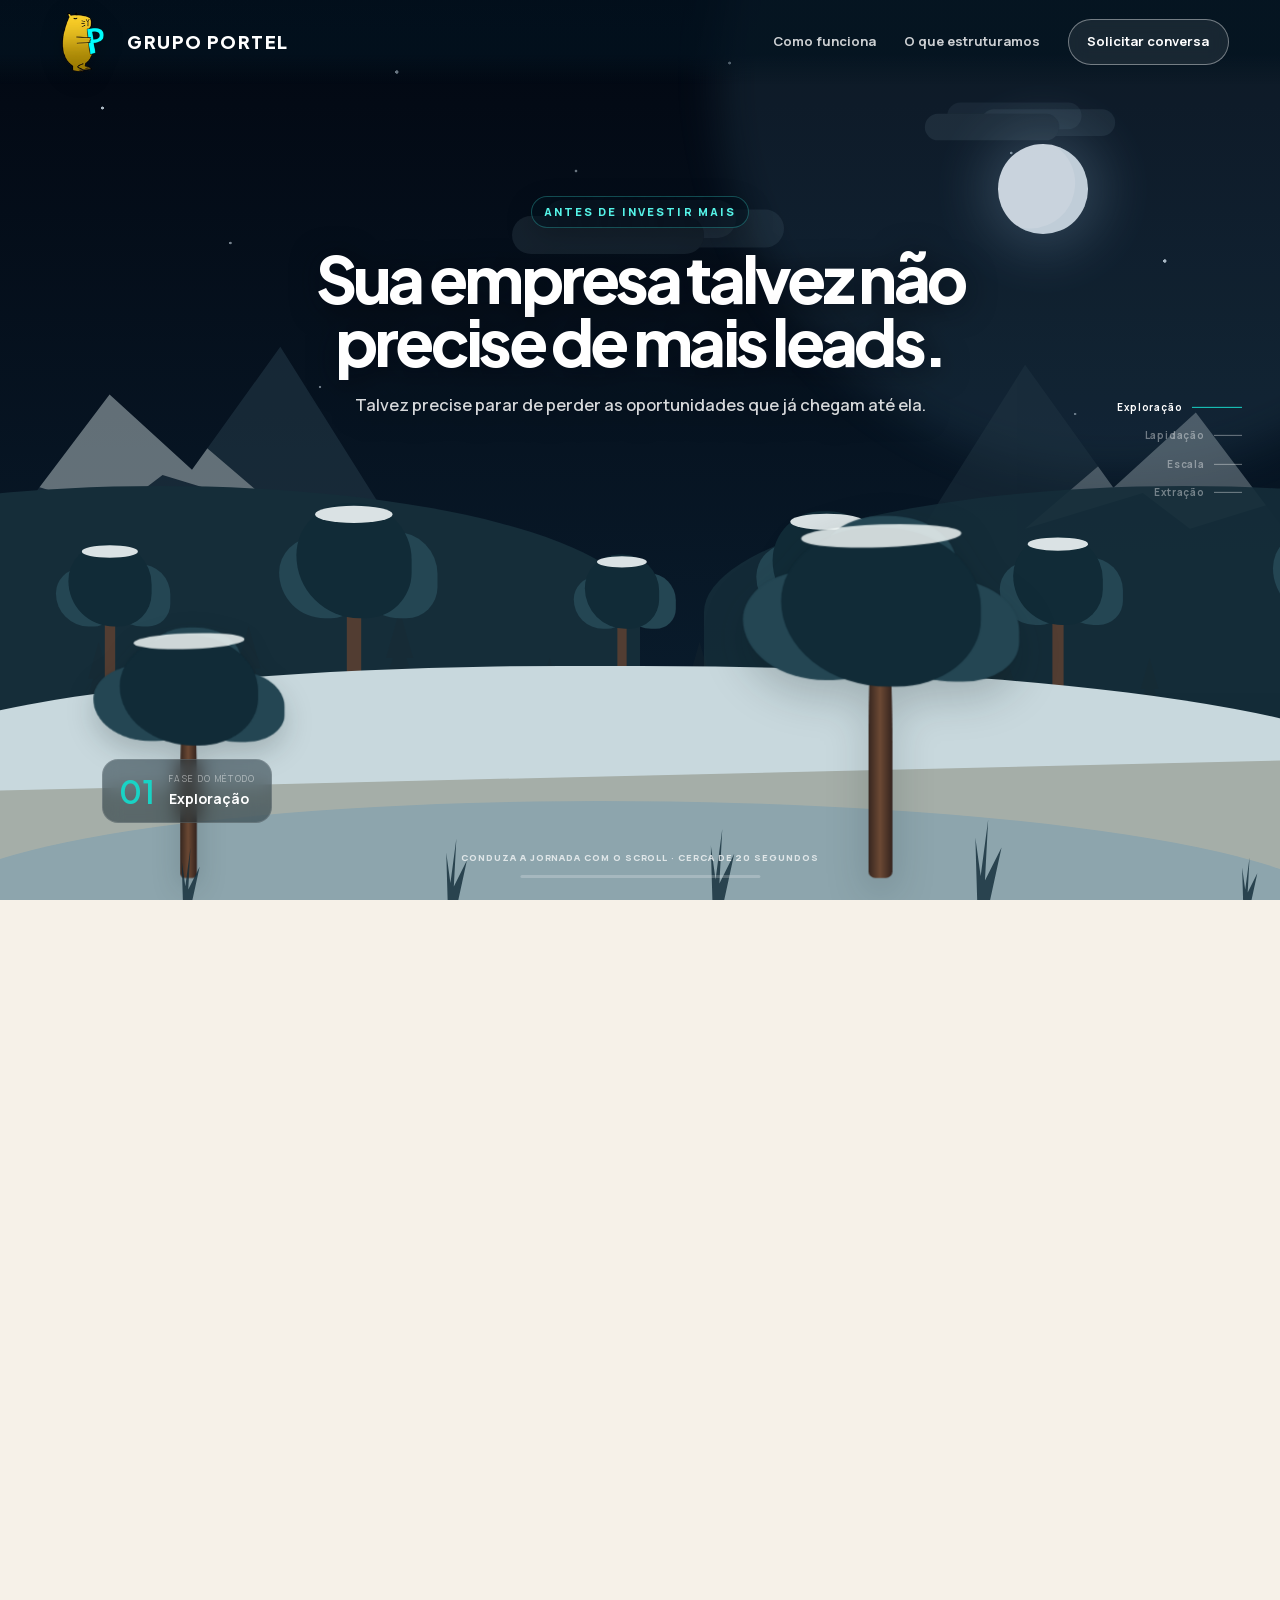
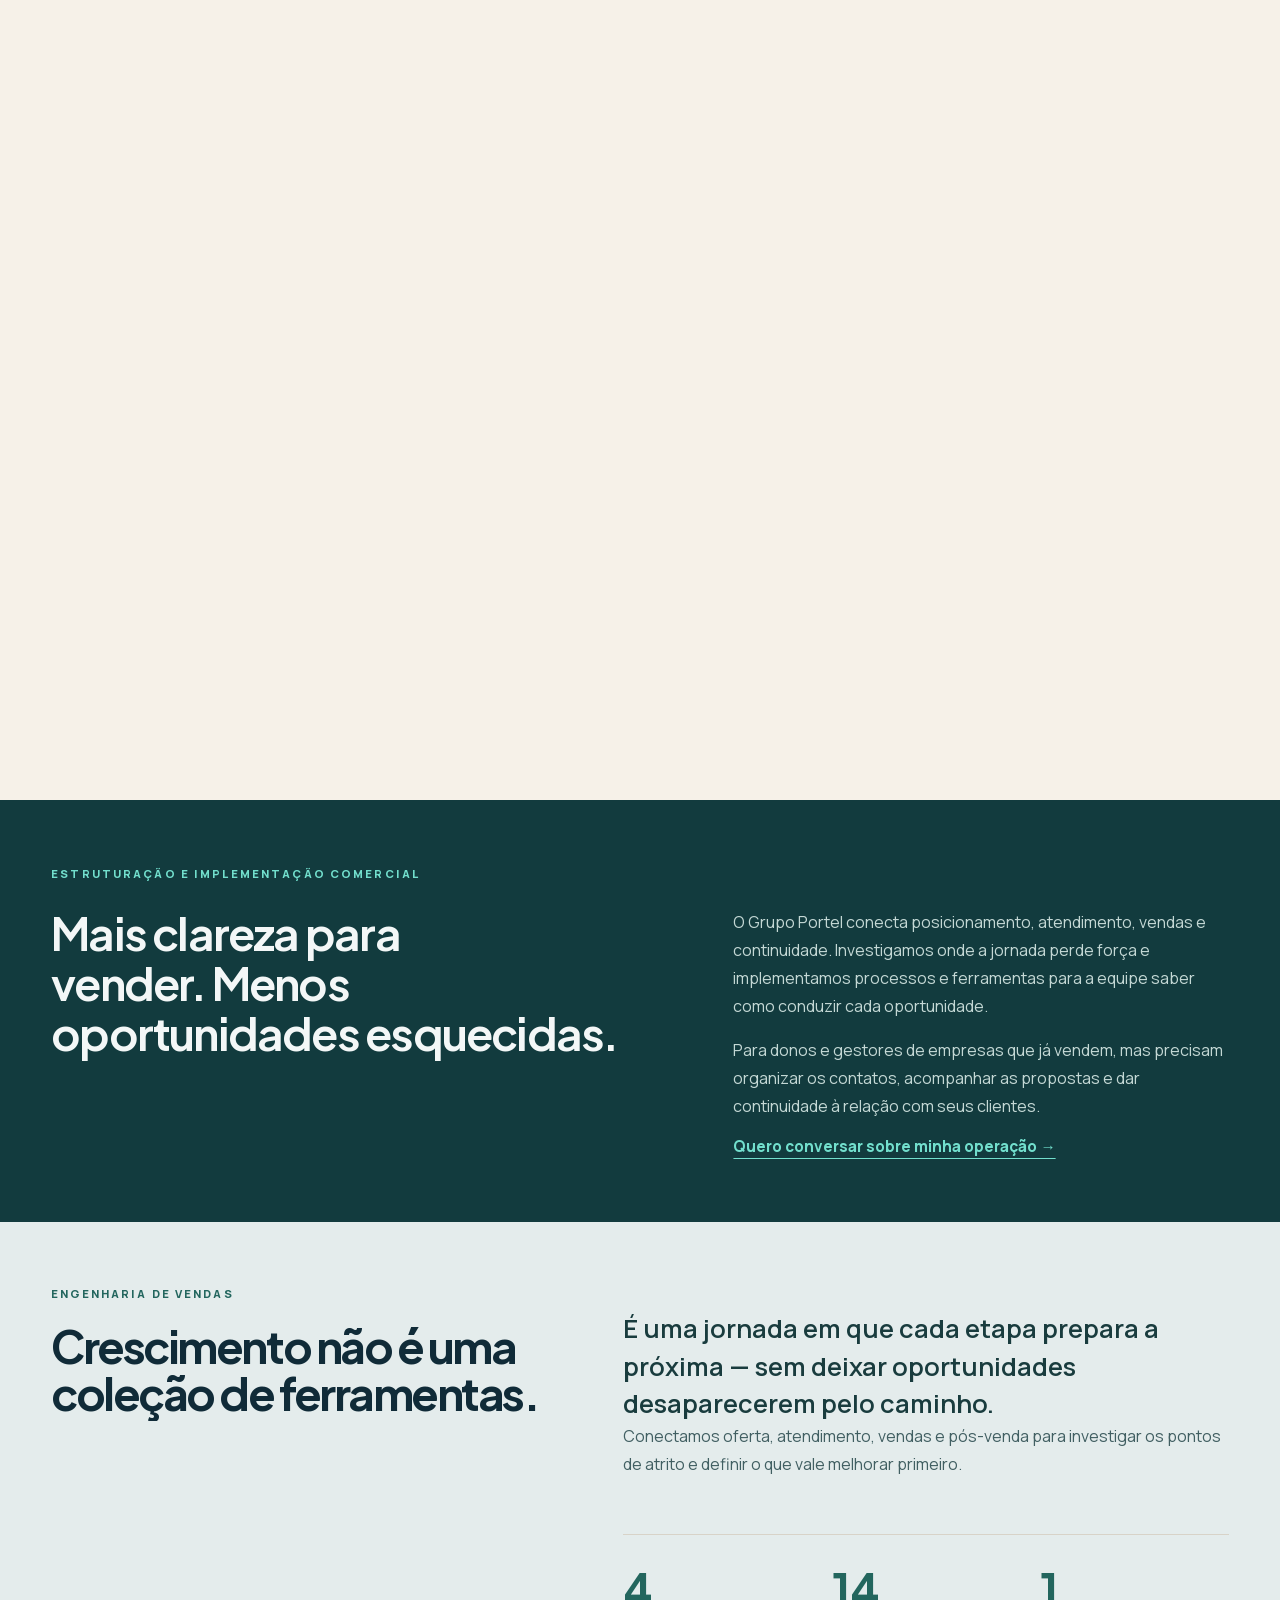
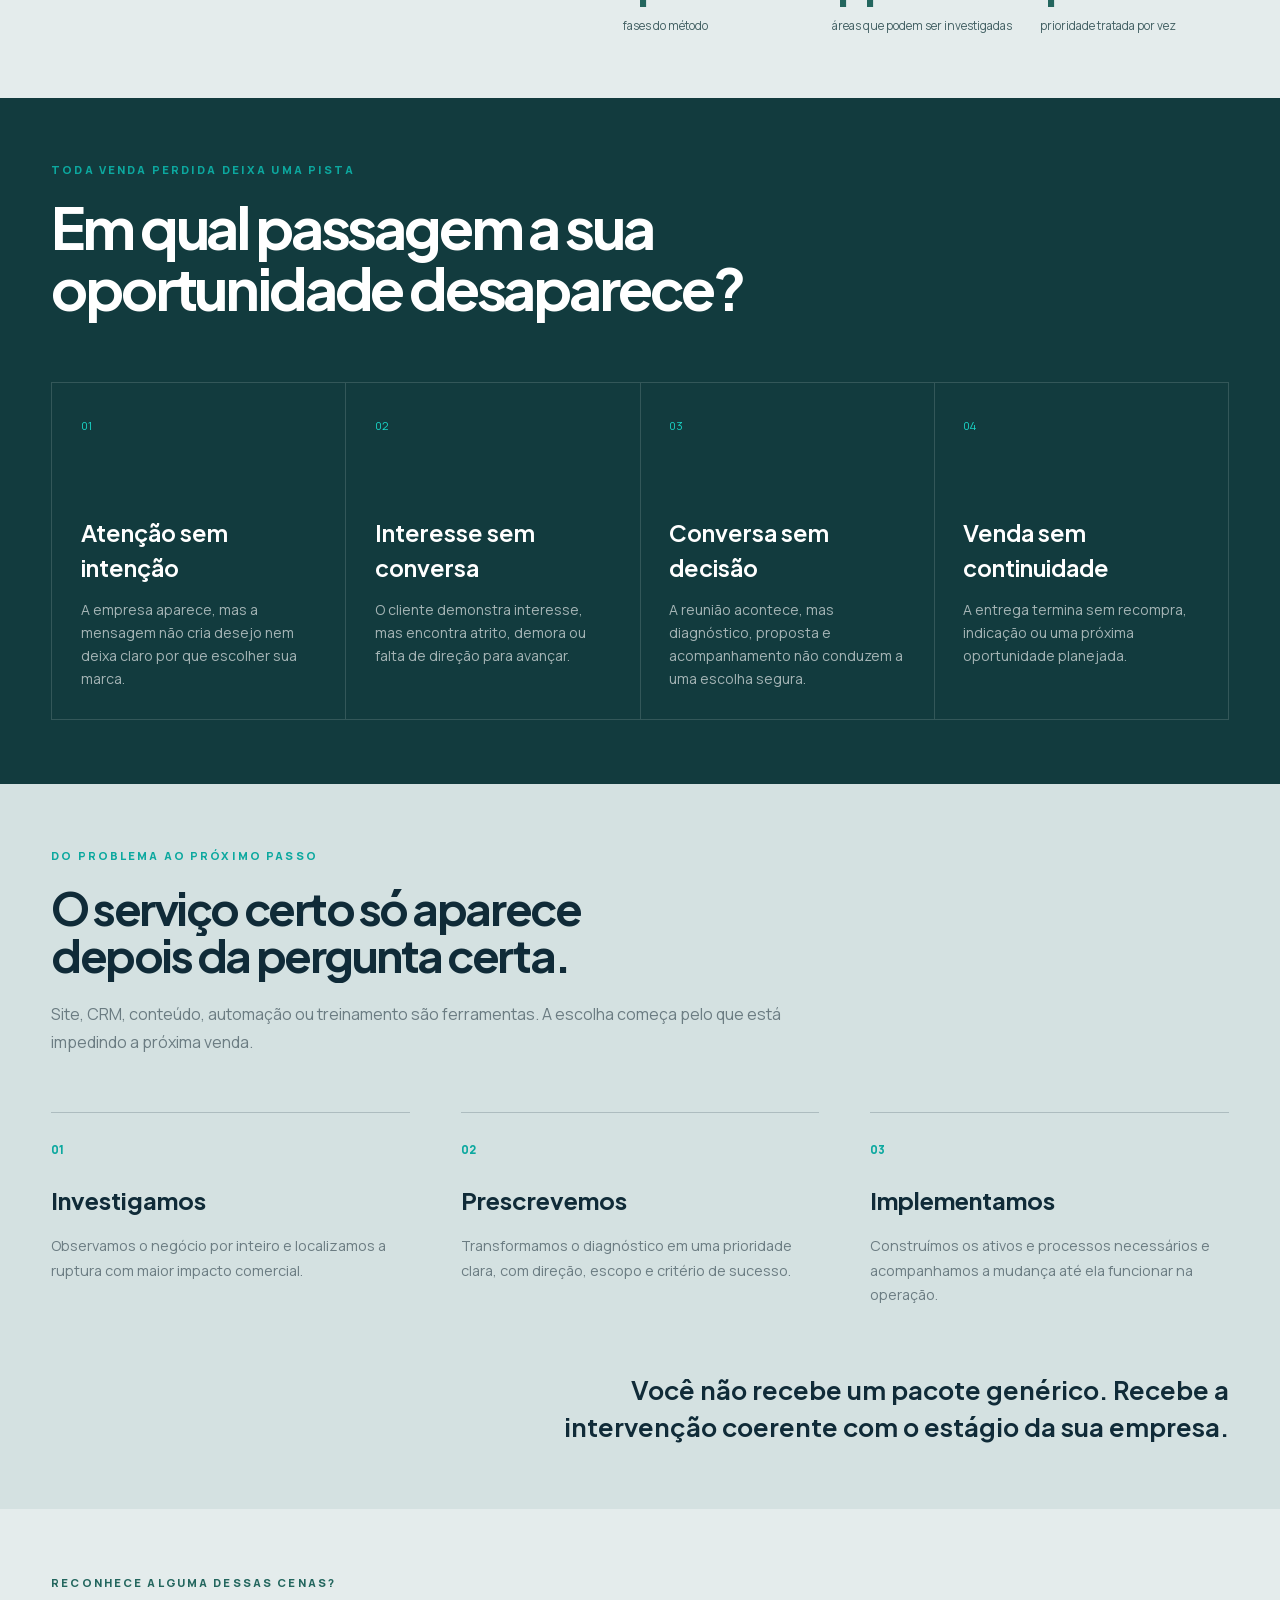
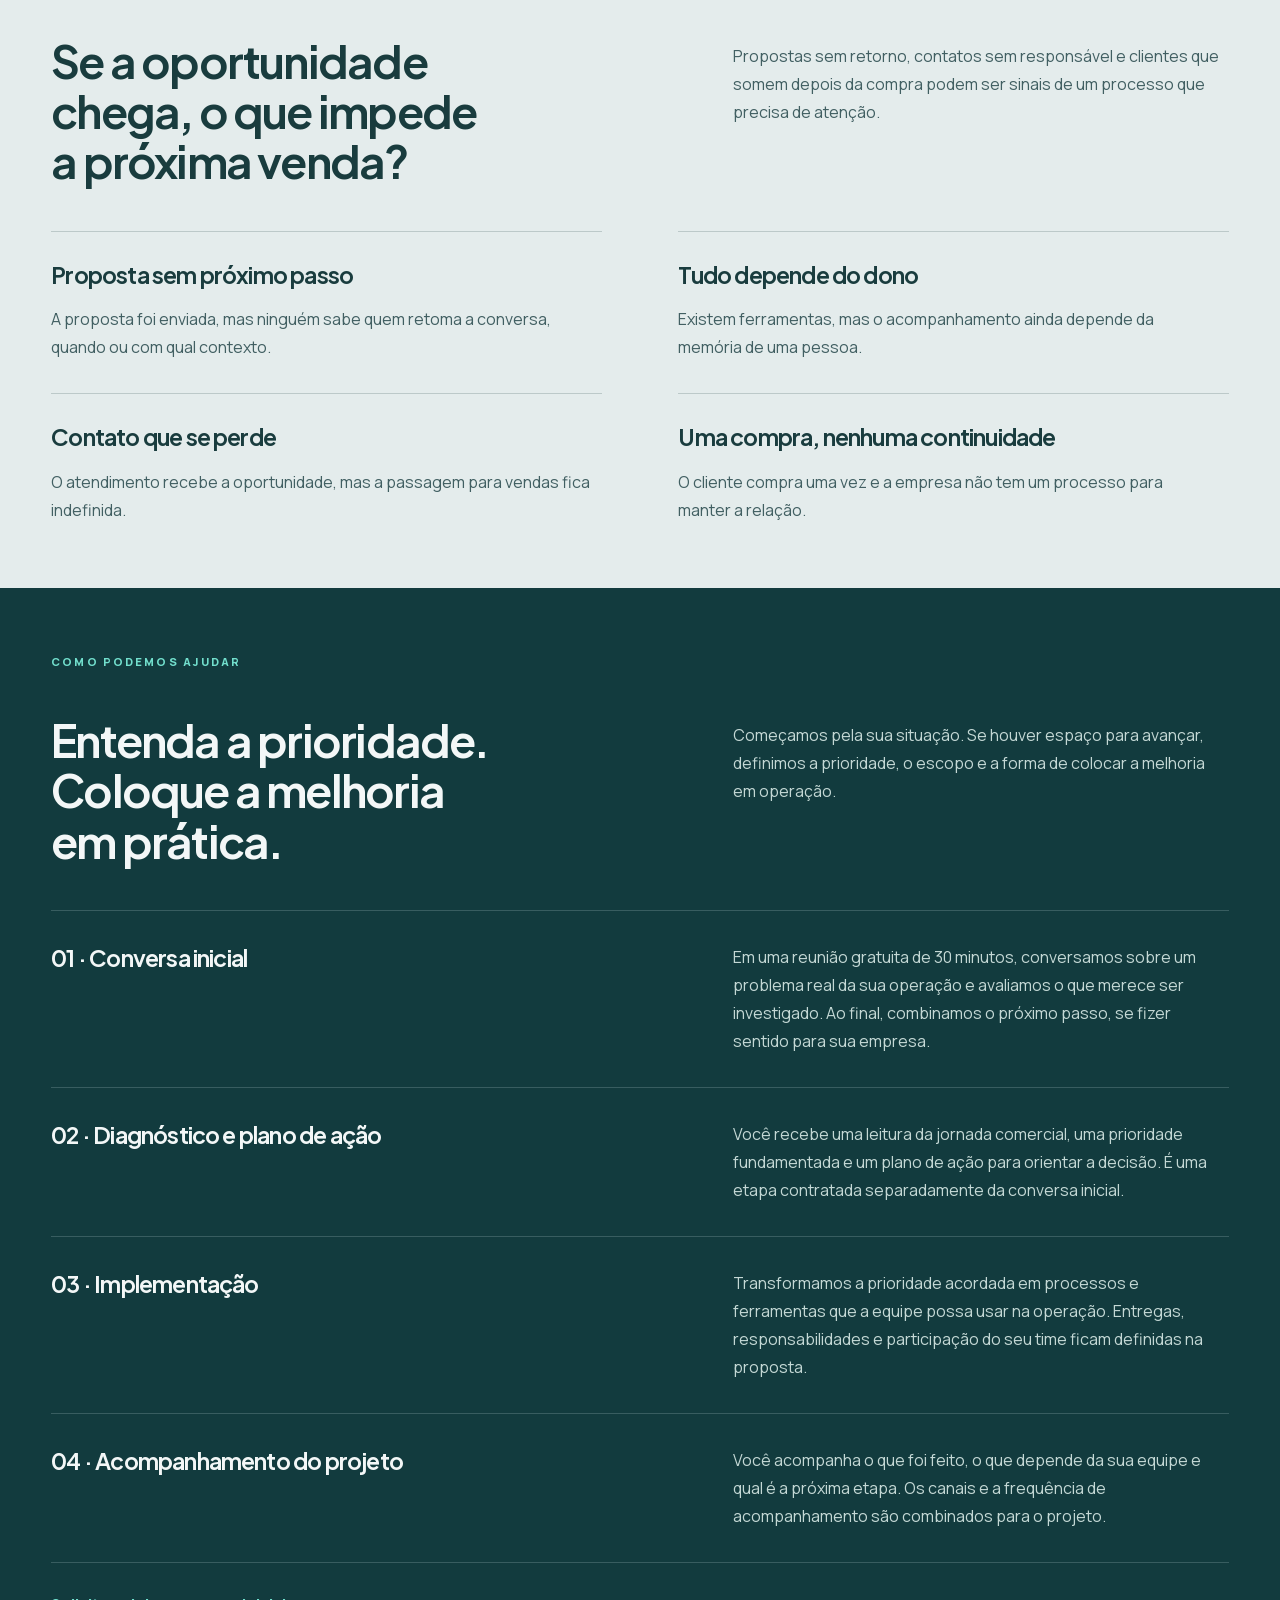
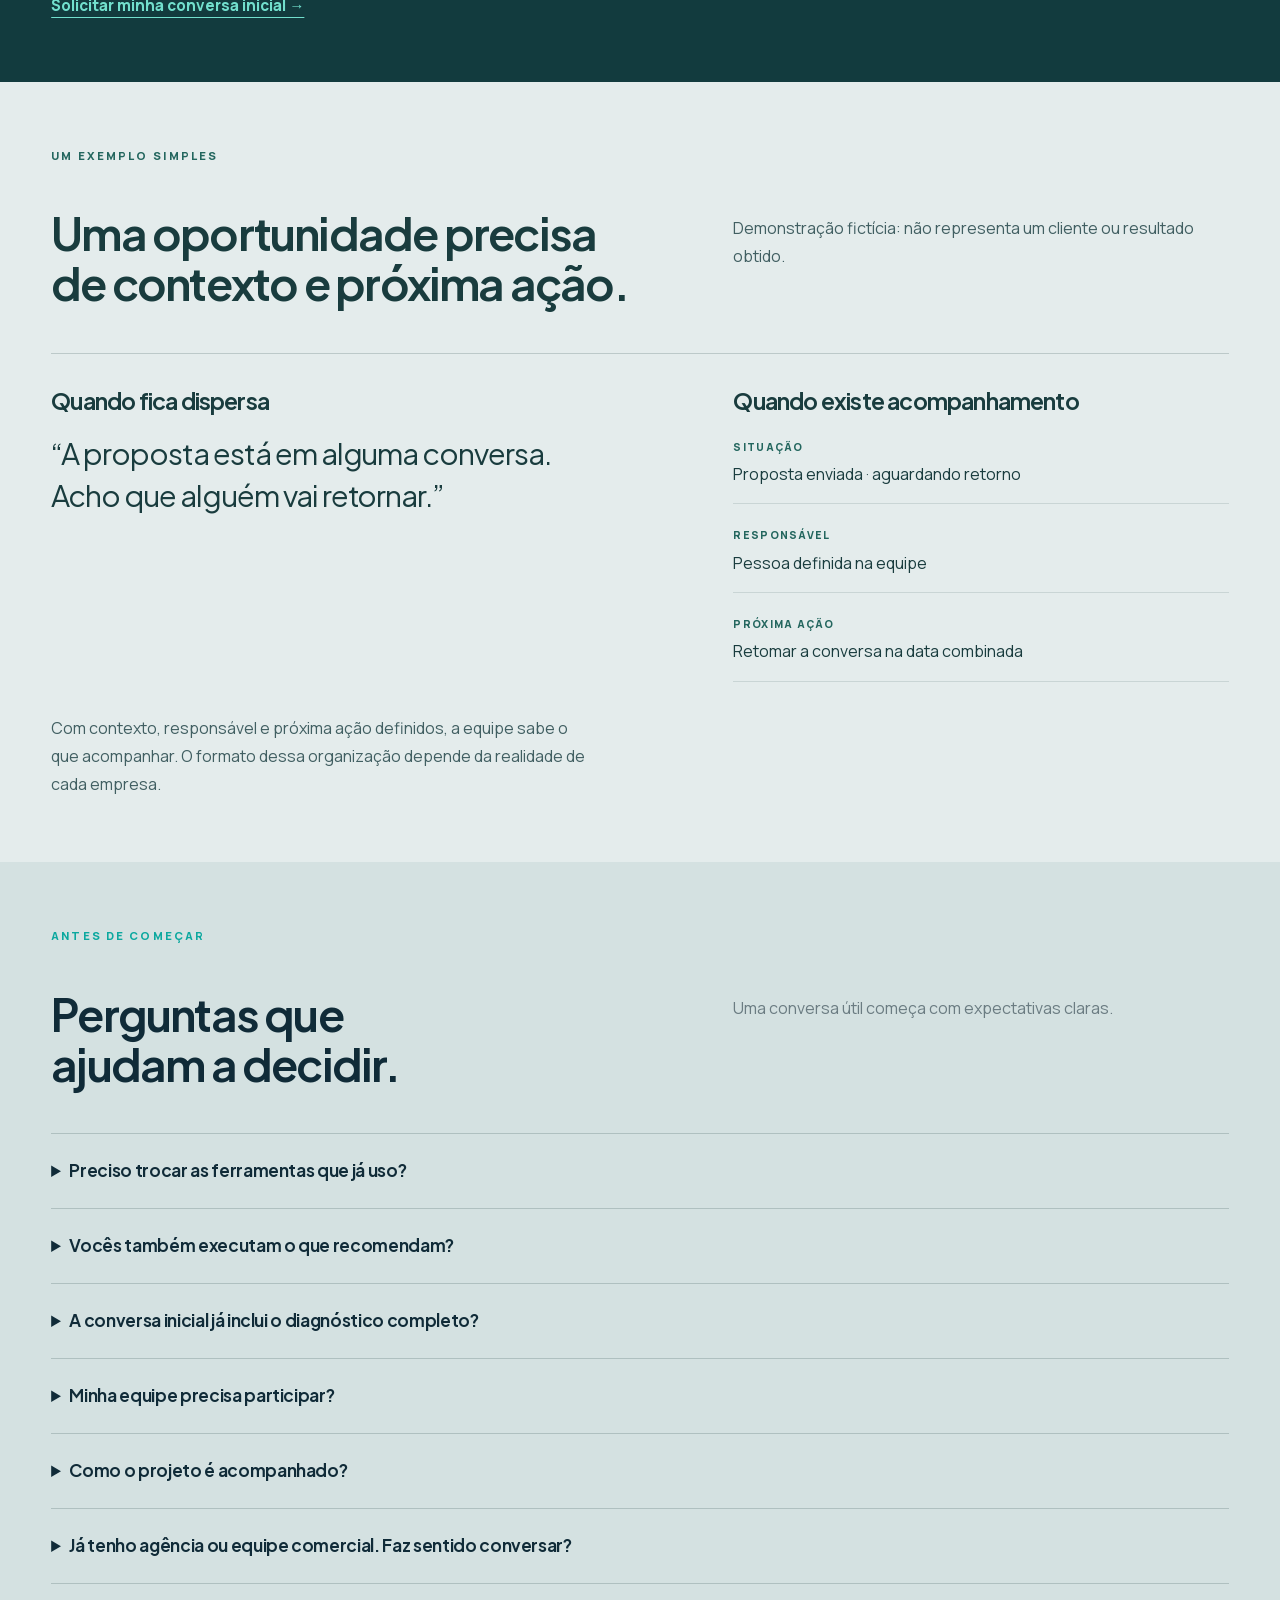
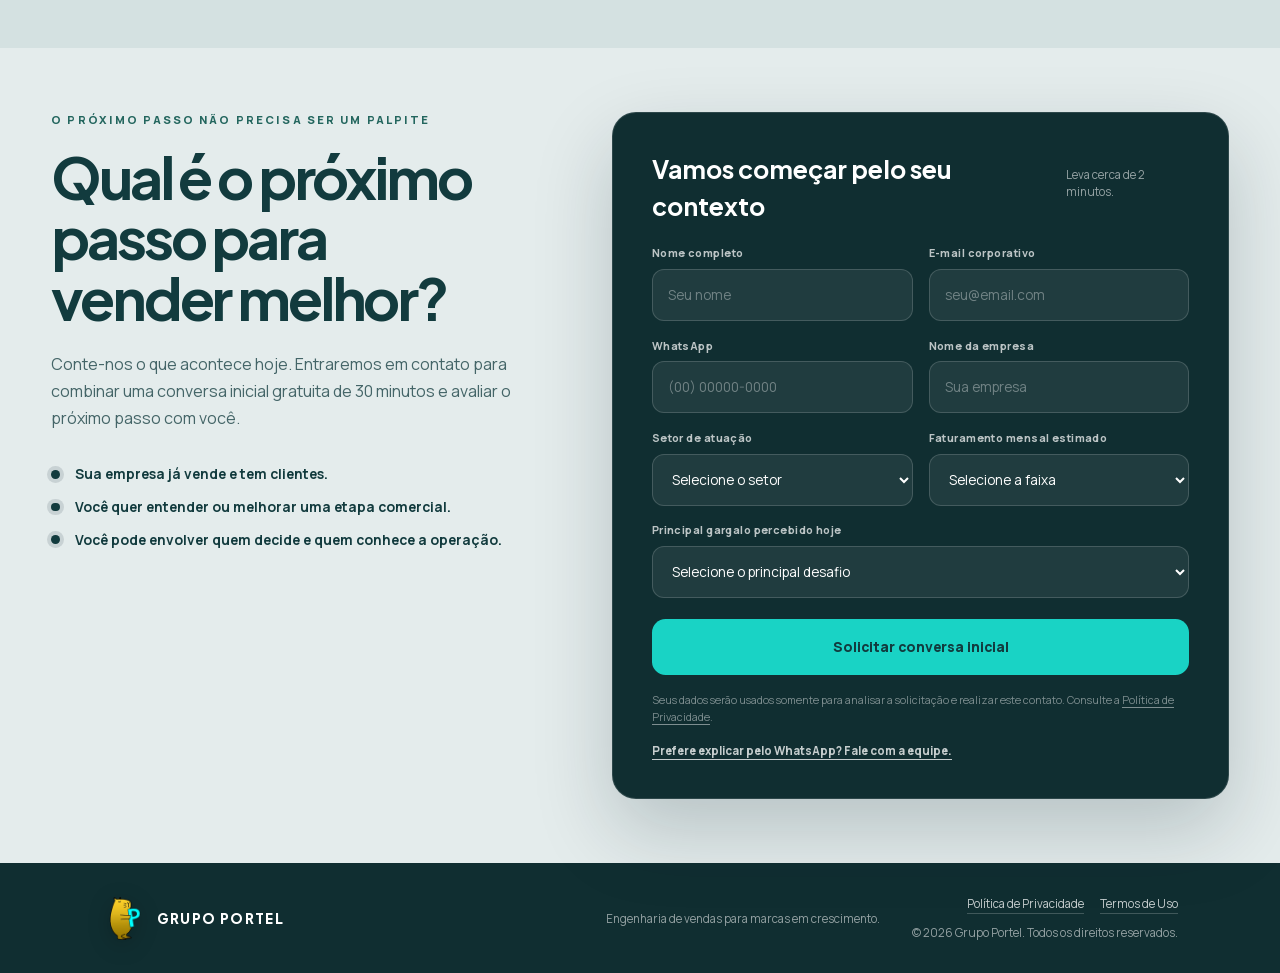
==== commit 187e75da: "Reduce logo delivery and batch heading layout measurements" ====
--- a/index.html
+++ b/index.html
@@ -1,4 +1,4 @@
-<!DOCTYPE html><html lang="pt-BR"><head><meta http-equiv="Content-Security-Policy" content="default-src 'self'; script-src 'self' 'sha256-BDyQRcE2KH2tLI06tn9B7QoiGvcPUcceZAb+ZO4yLoM=' 'sha256-xQRNUoaXSVtQxI8lPqiMUJDXE9pSwPqo1rlKm5/wPIA=' 'sha256-FypCHktB70o9sIroj18/ouAwWpI9OR0qc1uNTZInLDY=' 'sha256-seCevpJgnLLZqs6G/2zI2Mgyvowl2/eL6k6UQvQ7cbY=' 'sha256-x5lao5ZXlqSzkFZ3viSn+1vBBwAFVALGpuerwVPhCXM=' 'sha256-0kbX58llTIMUwzrG/9wg4NyhcguGDhOfFRz9dxh+GG8=' 'sha256-rncwhvR6IwOE6xRB06404DPsKea4Y8nG5F59kxkcmL8=' 'sha256-fMF3nCailwQV6E4WsOirA5hEc4lthOZDfpP+Vn/Sk3M=' 'sha256-MR5sjneosbb62HgUStEFIg9zxtaO3wBOEkdEgUgXSdI=' 'sha256-SPj7cgkH/DGytTOn+ulKYJr9DB/2SvLUDltPOo/gkkY=' 'sha256-u3GK8giEzEhgHS6SqVEJysimnKHIWjJ6EJgT7Kigfvc=' 'sha256-BpKxE4GD4Da0BWMHtK3GIomkhGHs/9lM72Bp2OmGZgc=' 'sha256-fU5XCeeXRvTX5tDaghqPJSRZ557J9kA6cIhoVjlUZFY=' 'sha256-TS3RFuYAfpiVLsc5vy5N5zvmguJ+iFvlWgFT6oMYdRU=' 'sha256-B08d+gSCJ6wZlW9WJ/Z1yCVYuM1Wn9BKOlz8ea4UJyY=' 'sha256-uxw+pkqyzQjHjjpDT/crfbO1j0x1aDyjZIZ7r6Fp4+A=' 'sha256-aX8/G+DEMmgtCkDQRXIhAa0EFUtaQHYOwakzLoL/wv0=' 'sha256-zZRSWrrn+X+4krAwuL2jhCo2FZclMqXDTXZSb3UZKQ4=' 'sha256-DN5kvAZdo/4RHt5bWi+inqslFMOr09x01Z1sPsqV9Uc=' 'sha256-kv20xW0szbK7nhHX8973qdS3Z58de62DzMUg1FE6je8='; style-src 'self' 'unsafe-inline'; img-src 'self' data:; font-src 'self'; connect-src 'self'; form-action 'self'; object-src 'none'; base-uri 'none'; frame-src 'none'"/><meta charSet="utf-8"/><meta name="viewport" content="width=device-width, initial-scale=1"/><script>if(matchMedia("(max-width: 900px)").matches||navigator.userAgentData?.mobile||/Android.*Mobile|iPhone|iPod/i.test(navigator.userAgent))document.documentElement.classList.add("mobile-lite");</script><link rel="stylesheet" href="/_next/static/css/index.C528u4CT.css" data-rsc-css-href="/_next/static/css/index.C528u4CT.css" data-precedence="vite-rsc/importer-resources"/><link media="(min-width: 901px)" rel="preload" href="/assets/capy-transition-rough.png" as="image"/><link media="(min-width: 901px)" rel="preload" href="/assets/capy-walk-rough.png" as="image"/><title>Grupo Portel | Estruturação e Implementação Comercial</title><meta name="description" content="O Grupo Portel conecta atendimento, vendas e continuidade. Conheça nosso diagnóstico, plano de ação e implementação comercial para organizar as oportunidades da sua empresa."/><meta property="og:title" content="Grupo Portel | Estruturação e Implementação Comercial"/><meta property="og:description" content="O Grupo Portel conecta atendimento, vendas e continuidade. Conheça nosso diagnóstico, plano de ação e implementação comercial para organizar as oportunidades da sua empresa."/><meta property="og:type" content="website"/><meta property="og:image" content="https://grupoportel.com/og.png"/><meta property="og:image:width" content="1536"/><meta property="og:image:height" content="1024"/><meta property="og:image:alt" content="Grupo Portel — quatro estações da estruturação comercial"/><meta name="twitter:card" content="summary_large_image"/><meta name="twitter:title" content="Grupo Portel | Estruturação e Implementação Comercial"/><meta name="twitter:description" content="O Grupo Portel conecta atendimento, vendas e continuidade. Conheça nosso diagnóstico, plano de ação e implementação comercial para organizar as oportunidades da sua empresa."/><meta name="twitter:image" content="https://grupoportel.com/og.png"/><link rel="shortcut icon" href="/favicon-portel.png"/><link rel="icon" href="/favicon-portel.png" type="image/png"/><link rel="apple-touch-icon" href="/favicon-portel.png"/><link media="(min-width: 901px)" rel="preload" as="image" href="/assets/capy-transition-rough.png"/><link media="(min-width: 901px)" rel="preload" as="image" href="/assets/capy-walk-rough.png"/><script>Object.assign(((self[Symbol.for("vinext.navigationRuntime")]??={bootstrap:{routeManifest:null},functions:{}}).bootstrap.rsc??={rsc:[]}),{params:{},nav:{"pathname":"/","searchParams":[]}})</script>
+<!DOCTYPE html><html lang="pt-BR"><head><meta http-equiv="Content-Security-Policy" content="default-src 'self'; script-src 'self' 'sha256-BDyQRcE2KH2tLI06tn9B7QoiGvcPUcceZAb+ZO4yLoM=' 'sha256-xQRNUoaXSVtQxI8lPqiMUJDXE9pSwPqo1rlKm5/wPIA=' 'sha256-qXiCD0XnLa07P0C2jsUEKTVkmSuCeuC947VqndQHBg4=' 'sha256-seCevpJgnLLZqs6G/2zI2Mgyvowl2/eL6k6UQvQ7cbY=' 'sha256-x5lao5ZXlqSzkFZ3viSn+1vBBwAFVALGpuerwVPhCXM=' 'sha256-0kbX58llTIMUwzrG/9wg4NyhcguGDhOfFRz9dxh+GG8=' 'sha256-rncwhvR6IwOE6xRB06404DPsKea4Y8nG5F59kxkcmL8=' 'sha256-fMF3nCailwQV6E4WsOirA5hEc4lthOZDfpP+Vn/Sk3M=' 'sha256-MR5sjneosbb62HgUStEFIg9zxtaO3wBOEkdEgUgXSdI=' 'sha256-SPj7cgkH/DGytTOn+ulKYJr9DB/2SvLUDltPOo/gkkY=' 'sha256-u3GK8giEzEhgHS6SqVEJysimnKHIWjJ6EJgT7Kigfvc=' 'sha256-BpKxE4GD4Da0BWMHtK3GIomkhGHs/9lM72Bp2OmGZgc=' 'sha256-fU5XCeeXRvTX5tDaghqPJSRZ557J9kA6cIhoVjlUZFY=' 'sha256-TS3RFuYAfpiVLsc5vy5N5zvmguJ+iFvlWgFT6oMYdRU=' 'sha256-B08d+gSCJ6wZlW9WJ/Z1yCVYuM1Wn9BKOlz8ea4UJyY=' 'sha256-uxw+pkqyzQjHjjpDT/crfbO1j0x1aDyjZIZ7r6Fp4+A=' 'sha256-aX8/G+DEMmgtCkDQRXIhAa0EFUtaQHYOwakzLoL/wv0=' 'sha256-zZRSWrrn+X+4krAwuL2jhCo2FZclMqXDTXZSb3UZKQ4=' 'sha256-DN5kvAZdo/4RHt5bWi+inqslFMOr09x01Z1sPsqV9Uc=' 'sha256-kv20xW0szbK7nhHX8973qdS3Z58de62DzMUg1FE6je8='; style-src 'self' 'unsafe-inline'; img-src 'self' data:; font-src 'self'; connect-src 'self'; form-action 'self'; object-src 'none'; base-uri 'none'; frame-src 'none'"/><meta charSet="utf-8"/><meta name="viewport" content="width=device-width, initial-scale=1"/><script>if(matchMedia("(max-width: 900px)").matches||navigator.userAgentData?.mobile||/Android.*Mobile|iPhone|iPod/i.test(navigator.userAgent))document.documentElement.classList.add("mobile-lite");</script><link rel="stylesheet" href="/_next/static/css/index.C528u4CT.css" data-rsc-css-href="/_next/static/css/index.C528u4CT.css" data-precedence="vite-rsc/importer-resources"/><link media="(min-width: 901px)" rel="preload" href="/assets/capy-transition-rough.png" as="image"/><link media="(min-width: 901px)" rel="preload" href="/assets/capy-walk-rough.png" as="image"/><title>Grupo Portel | Estruturação e Implementação Comercial</title><meta name="description" content="O Grupo Portel conecta atendimento, vendas e continuidade. Conheça nosso diagnóstico, plano de ação e implementação comercial para organizar as oportunidades da sua empresa."/><meta property="og:title" content="Grupo Portel | Estruturação e Implementação Comercial"/><meta property="og:description" content="O Grupo Portel conecta atendimento, vendas e continuidade. Conheça nosso diagnóstico, plano de ação e implementação comercial para organizar as oportunidades da sua empresa."/><meta property="og:type" content="website"/><meta property="og:image" content="https://grupoportel.com/og.png"/><meta property="og:image:width" content="1536"/><meta property="og:image:height" content="1024"/><meta property="og:image:alt" content="Grupo Portel — quatro estações da estruturação comercial"/><meta name="twitter:card" content="summary_large_image"/><meta name="twitter:title" content="Grupo Portel | Estruturação e Implementação Comercial"/><meta name="twitter:description" content="O Grupo Portel conecta atendimento, vendas e continuidade. Conheça nosso diagnóstico, plano de ação e implementação comercial para organizar as oportunidades da sua empresa."/><meta name="twitter:image" content="https://grupoportel.com/og.png"/><link rel="shortcut icon" href="/favicon-portel.png"/><link rel="icon" href="/favicon-portel.png" type="image/png"/><link rel="apple-touch-icon" href="/favicon-portel.png"/><link media="(min-width: 901px)" rel="preload" as="image" href="/assets/capy-transition-rough.png"/><link media="(min-width: 901px)" rel="preload" as="image" href="/assets/capy-walk-rough.png"/><script>Object.assign(((self[Symbol.for("vinext.navigationRuntime")]??={bootstrap:{routeManifest:null},functions:{}}).bootstrap.rsc??={rsc:[]}),{params:{},nav:{"pathname":"/","searchParams":[]}})</script>
 <link media="(min-width: 901px)" rel="preload" href="/_next/static/_vinext_fonts/manrope-76eca2803f7f/manrope-81401990.woff2" as="font" type="font/woff2" crossorigin />
 <link media="(min-width: 901px)" rel="preload" href="/_next/static/_vinext_fonts/plus-jakarta-sans-58677bc4e688/plus-jakarta-sans-be25729b.woff2" as="font" type="font/woff2" crossorigin />
 <style data-vinext-fonts>/* cyrillic-ext */
@@ -120,4 +120,4 @@
 .__variable_plus_jakarta_sans_1ftl9zn { --font-display: 'Plus Jakarta Sans', 'Plus Jakarta Sans Fallback'; }
 </style>
 <link rel="stylesheet" href="/_next/static/css/mobile-performance-9a3d5e55.css" />
-<link rel="stylesheet" href="/assets/mobile-lite-v12.css"/><link rel="stylesheet" href="/assets/desktop-route-v1.css"/><link rel="canonical" href="https://grupoportel.com/"/><meta property="og:url" content="https://grupoportel.com/"/><meta property="og:site_name" content="Grupo Portel"/><meta name="referrer" content="strict-origin-when-cross-origin"/><link rel="stylesheet" href="/assets/public-content-v3.css"/><link rel="stylesheet" href="/assets/header-brand-v1.css"/><link rel="stylesheet" href="/assets/chapter-surfaces-v3.css"/><script type="application/ld+json">{"@context":"https://schema.org","@graph":[{"@type":"Organization","@id":"https://grupoportel.com/#organizacao","name":"Grupo Portel","url":"https://grupoportel.com/","logo":"https://grupoportel.com/assets/logo-grupo-portel.png","description":"O Grupo Portel conecta atendimento, vendas e continuidade. Conheça nosso diagnóstico, plano de ação e implementação comercial para organizar as oportunidades da sua empresa."},{"@type":"WebSite","@id":"https://grupoportel.com/#website","url":"https://grupoportel.com/","name":"Grupo Portel","publisher":{"@id":"https://grupoportel.com/#organizacao"},"inLanguage":"pt-BR"}]}</script><script defer src="/assets/header-theme-v4.js"></script><link rel="stylesheet" href="/assets/content-motion-v2.css"/><script defer src="/assets/content-motion-v2.js"></script></head><body class="__variable_manrope_0lv6qco __variable_plus_jakarta_sans_1ftl9zn"><main><a class="skip-link" href="#metodo">Pular animação</a><header class="site-header"><a class="brand" href="#inicio" aria-label="Grupo Portel — início"><span class="brand-mark"><img src="/assets/logo-grupo-portel.png" alt=""/></span><span>GRUPO PORTEL</span></a><nav aria-label="Navegação principal"><a href="#metodo">Como funciona</a><a href="#entregas">O que estruturamos</a><a class="nav-cta" href="#contato">Solicitar conversa</a></nav></header><section class="journey" id="inicio" aria-label="As quatro fases do método Grupo Portel"><div class="journey-sticky " data-season="winter" style="--journey-progress:0"><div class="scene" aria-hidden="true"><div class="sky-glow"></div><div class="sun"></div><div class="cloud cloud-one"></div><div class="cloud cloud-two"></div><div class="mountain mountain-one"></div><div class="mountain mountain-two"></div><div class="far-hill far-hill-one"></div><div class="far-hill far-hill-two"></div><div class="distant-forest"><span style="--pine-x:0%;--pine-scale:0.62"></span><span style="--pine-x:8.5%;--pine-scale:0.73"></span><span style="--pine-x:17%;--pine-scale:0.84"></span><span style="--pine-x:25.5%;--pine-scale:0.95"></span><span style="--pine-x:34%;--pine-scale:0.62"></span><span style="--pine-x:42.5%;--pine-scale:0.73"></span><span style="--pine-x:51%;--pine-scale:0.84"></span><span style="--pine-x:59.5%;--pine-scale:0.95"></span><span style="--pine-x:68%;--pine-scale:0.62"></span><span style="--pine-x:76.5%;--pine-scale:0.73"></span><span style="--pine-x:85%;--pine-scale:0.84"></span><span style="--pine-x:93.5%;--pine-scale:0.95"></span><span style="--pine-x:102%;--pine-scale:0.62"></span><span style="--pine-x:110.5%;--pine-scale:0.73"></span><span style="--pine-x:119%;--pine-scale:0.84"></span></div><div class="snowfall"><span style="--x:0%;--size:3px;--duration:6s;--delay:0s;--flake-opacity:0.4"></span><span style="--x:37%;--size:4px;--duration:6.8s;--delay:-0.75s;--flake-opacity:0.5"></span><span style="--x:74%;--size:5px;--duration:7.6s;--delay:-1.5s;--flake-opacity:0.6000000000000001"></span><span style="--x:11%;--size:6px;--duration:8.4s;--delay:-2.25s;--flake-opacity:0.7000000000000001"></span><span style="--x:48%;--size:7px;--duration:9.2s;--delay:-3s;--flake-opacity:0.8"></span><span style="--x:85%;--size:3px;--duration:10s;--delay:-3.75s;--flake-opacity:0.4"></span><span style="--x:22%;--size:4px;--duration:10.8s;--delay:-4.5s;--flake-opacity:0.5"></span><span style="--x:59%;--size:5px;--duration:6s;--delay:-5.25s;--flake-opacity:0.6000000000000001"></span><span style="--x:96%;--size:6px;--duration:6.8s;--delay:-6s;--flake-opacity:0.7000000000000001"></span><span style="--x:33%;--size:7px;--duration:7.6s;--delay:-6.75s;--flake-opacity:0.8"></span><span style="--x:70%;--size:3px;--duration:8.4s;--delay:-7.5s;--flake-opacity:0.4"></span><span style="--x:7%;--size:4px;--duration:9.2s;--delay:0s;--flake-opacity:0.5"></span><span style="--x:44%;--size:5px;--duration:10s;--delay:-0.75s;--flake-opacity:0.6000000000000001"></span><span style="--x:81%;--size:6px;--duration:10.8s;--delay:-1.5s;--flake-opacity:0.7000000000000001"></span><span style="--x:18%;--size:7px;--duration:6s;--delay:-2.25s;--flake-opacity:0.8"></span><span style="--x:55%;--size:3px;--duration:6.8s;--delay:-3s;--flake-opacity:0.4"></span><span style="--x:92%;--size:4px;--duration:7.6s;--delay:-3.75s;--flake-opacity:0.5"></span><span style="--x:29%;--size:5px;--duration:8.4s;--delay:-4.5s;--flake-opacity:0.6000000000000001"></span><span style="--x:66%;--size:6px;--duration:9.2s;--delay:-5.25s;--flake-opacity:0.7000000000000001"></span><span style="--x:3%;--size:7px;--duration:10s;--delay:-6s;--flake-opacity:0.8"></span><span style="--x:40%;--size:3px;--duration:10.8s;--delay:-6.75s;--flake-opacity:0.4"></span><span style="--x:77%;--size:4px;--duration:6s;--delay:-7.5s;--flake-opacity:0.5"></span><span style="--x:14%;--size:5px;--duration:6.8s;--delay:0s;--flake-opacity:0.6000000000000001"></span><span style="--x:51%;--size:6px;--duration:7.6s;--delay:-0.75s;--flake-opacity:0.7000000000000001"></span><span style="--x:88%;--size:7px;--duration:8.4s;--delay:-1.5s;--flake-opacity:0.8"></span><span style="--x:25%;--size:3px;--duration:9.2s;--delay:-2.25s;--flake-opacity:0.4"></span><span style="--x:62%;--size:4px;--duration:10s;--delay:-3s;--flake-opacity:0.5"></span><span style="--x:99%;--size:5px;--duration:10.8s;--delay:-3.75s;--flake-opacity:0.6000000000000001"></span><span style="--x:36%;--size:6px;--duration:6s;--delay:-4.5s;--flake-opacity:0.7000000000000001"></span><span style="--x:73%;--size:7px;--duration:6.8s;--delay:-5.25s;--flake-opacity:0.8"></span><span style="--x:10%;--size:3px;--duration:7.6s;--delay:-6s;--flake-opacity:0.4"></span><span style="--x:47%;--size:4px;--duration:8.4s;--delay:-6.75s;--flake-opacity:0.5"></span></div><div class="rainfall"><span style="--rain-x:7%;--rain-length:12px;--rain-duration:0.48s;--rain-delay:0s;--rain-opacity:0.24"></span><span style="--rain-x:38%;--rain-length:16px;--rain-duration:0.535s;--rain-delay:-0.09s;--rain-opacity:0.33999999999999997"></span><span style="--rain-x:69%;--rain-length:20px;--rain-duration:0.59s;--rain-delay:-0.18s;--rain-opacity:0.44"></span><span style="--rain-x:100%;--rain-length:24px;--rain-duration:0.645s;--rain-delay:-0.27s;--rain-opacity:0.54"></span><span style="--rain-x:27%;--rain-length:28px;--rain-duration:0.7s;--rain-delay:-0.36s;--rain-opacity:0.64"></span><span style="--rain-x:58%;--rain-length:12px;--rain-duration:0.755s;--rain-delay:-0.44999999999999996s;--rain-opacity:0.24"></span><span style="--rain-x:89%;--rain-length:16px;--rain-duration:0.48s;--rain-delay:-0.54s;--rain-opacity:0.33999999999999997"></span><span style="--rain-x:16%;--rain-length:20px;--rain-duration:0.535s;--rain-delay:-0.63s;--rain-opacity:0.44"></span><span style="--rain-x:47%;--rain-length:24px;--rain-duration:0.59s;--rain-delay:-0.72s;--rain-opacity:0.54"></span><span style="--rain-x:78%;--rain-length:28px;--rain-duration:0.645s;--rain-delay:-0.8099999999999999s;--rain-opacity:0.64"></span><span style="--rain-x:5%;--rain-length:12px;--rain-duration:0.7s;--rain-delay:-0.8999999999999999s;--rain-opacity:0.24"></span><span style="--rain-x:36%;--rain-length:16px;--rain-duration:0.755s;--rain-delay:-0.99s;--rain-opacity:0.33999999999999997"></span><span style="--rain-x:67%;--rain-length:20px;--rain-duration:0.48s;--rain-delay:-1.08s;--rain-opacity:0.44"></span><span style="--rain-x:98%;--rain-length:24px;--rain-duration:0.535s;--rain-delay:0s;--rain-opacity:0.54"></span><span style="--rain-x:25%;--rain-length:28px;--rain-duration:0.59s;--rain-delay:-0.09s;--rain-opacity:0.64"></span><span style="--rain-x:56%;--rain-length:12px;--rain-duration:0.645s;--rain-delay:-0.18s;--rain-opacity:0.24"></span><span style="--rain-x:87%;--rain-length:16px;--rain-duration:0.7s;--rain-delay:-0.27s;--rain-opacity:0.33999999999999997"></span><span style="--rain-x:14%;--rain-length:20px;--rain-duration:0.755s;--rain-delay:-0.36s;--rain-opacity:0.44"></span><span style="--rain-x:45%;--rain-length:24px;--rain-duration:0.48s;--rain-delay:-0.44999999999999996s;--rain-opacity:0.54"></span><span style="--rain-x:76%;--rain-length:28px;--rain-duration:0.535s;--rain-delay:-0.54s;--rain-opacity:0.64"></span><span style="--rain-x:3%;--rain-length:12px;--rain-duration:0.59s;--rain-delay:-0.63s;--rain-opacity:0.24"></span><span style="--rain-x:34%;--rain-length:16px;--rain-duration:0.645s;--rain-delay:-0.72s;--rain-opacity:0.33999999999999997"></span><span style="--rain-x:65%;--rain-length:20px;--rain-duration:0.7s;--rain-delay:-0.8099999999999999s;--rain-opacity:0.44"></span><span style="--rain-x:96%;--rain-length:24px;--rain-duration:0.755s;--rain-delay:-0.8999999999999999s;--rain-opacity:0.54"></span><span style="--rain-x:23%;--rain-length:28px;--rain-duration:0.48s;--rain-delay:-0.99s;--rain-opacity:0.64"></span><span style="--rain-x:54%;--rain-length:12px;--rain-duration:0.535s;--rain-delay:-1.08s;--rain-opacity:0.24"></span><span style="--rain-x:85%;--rain-length:16px;--rain-duration:0.59s;--rain-delay:0s;--rain-opacity:0.33999999999999997"></span><span style="--rain-x:12%;--rain-length:20px;--rain-duration:0.645s;--rain-delay:-0.09s;--rain-opacity:0.44"></span><span style="--rain-x:43%;--rain-length:24px;--rain-duration:0.7s;--rain-delay:-0.18s;--rain-opacity:0.54"></span><span style="--rain-x:74%;--rain-length:28px;--rain-duration:0.755s;--rain-delay:-0.27s;--rain-opacity:0.64"></span><span style="--rain-x:1%;--rain-length:12px;--rain-duration:0.48s;--rain-delay:-0.36s;--rain-opacity:0.24"></span><span style="--rain-x:32%;--rain-length:16px;--rain-duration:0.535s;--rain-delay:-0.44999999999999996s;--rain-opacity:0.33999999999999997"></span><span style="--rain-x:63%;--rain-length:20px;--rain-duration:0.59s;--rain-delay:-0.54s;--rain-opacity:0.44"></span><span style="--rain-x:94%;--rain-length:24px;--rain-duration:0.645s;--rain-delay:-0.63s;--rain-opacity:0.54"></span><span style="--rain-x:21%;--rain-length:28px;--rain-duration:0.7s;--rain-delay:-0.72s;--rain-opacity:0.64"></span><span style="--rain-x:52%;--rain-length:12px;--rain-duration:0.755s;--rain-delay:-0.8099999999999999s;--rain-opacity:0.24"></span><span style="--rain-x:83%;--rain-length:16px;--rain-duration:0.48s;--rain-delay:-0.8999999999999999s;--rain-opacity:0.33999999999999997"></span><span style="--rain-x:10%;--rain-length:20px;--rain-duration:0.535s;--rain-delay:-0.99s;--rain-opacity:0.44"></span><span style="--rain-x:41%;--rain-length:24px;--rain-duration:0.59s;--rain-delay:-1.08s;--rain-opacity:0.54"></span><span style="--rain-x:72%;--rain-length:28px;--rain-duration:0.645s;--rain-delay:0s;--rain-opacity:0.64"></span><span style="--rain-x:103%;--rain-length:12px;--rain-duration:0.7s;--rain-delay:-0.09s;--rain-opacity:0.24"></span><span style="--rain-x:30%;--rain-length:16px;--rain-duration:0.755s;--rain-delay:-0.18s;--rain-opacity:0.33999999999999997"></span></div><div class="grove"><span class="tree tree-1"></span><span class="tree tree-2"></span><span class="tree tree-3"></span><span class="tree tree-4"></span><span class="tree tree-5"></span><span class="tree tree-6"></span><span class="tree tree-7"></span></div><div class="flowers"><span style="--flower-x:5%;--flower-y:7%"></span><span style="--flower-x:22%;--flower-y:9%"></span><span style="--flower-x:39%;--flower-y:11%"></span><span style="--flower-x:56%;--flower-y:13%"></span><span style="--flower-x:73%;--flower-y:7%"></span><span style="--flower-x:90%;--flower-y:9%"></span><span style="--flower-x:11%;--flower-y:11%"></span><span style="--flower-x:28%;--flower-y:13%"></span><span style="--flower-x:45%;--flower-y:7%"></span><span style="--flower-x:62%;--flower-y:9%"></span><span style="--flower-x:79%;--flower-y:11%"></span></div><div class="falling-leaves"><span style="--leaf-x:4%;--leaf-y:-5%;--leaf-duration:7s;--leaf-delay:0s;--leaf-color:hsl(24 72% 48%)"></span><span style="--leaf-x:33%;--leaf-y:-13%;--leaf-duration:7.7s;--leaf-delay:-0.8s;--leaf-color:hsl(37 72% 48%)"></span><span style="--leaf-x:62%;--leaf-y:-21%;--leaf-duration:8.4s;--leaf-delay:-1.6s;--leaf-color:hsl(50 72% 48%)"></span><span style="--leaf-x:91%;--leaf-y:-29%;--leaf-duration:9.1s;--leaf-delay:-2.4000000000000004s;--leaf-color:hsl(24 72% 48%)"></span><span style="--leaf-x:24%;--leaf-y:-37%;--leaf-duration:9.8s;--leaf-delay:-3.2s;--leaf-color:hsl(37 72% 48%)"></span><span style="--leaf-x:53%;--leaf-y:-5%;--leaf-duration:10.5s;--leaf-delay:-4s;--leaf-color:hsl(50 72% 48%)"></span><span style="--leaf-x:82%;--leaf-y:-13%;--leaf-duration:7s;--leaf-delay:-4.800000000000001s;--leaf-color:hsl(24 72% 48%)"></span><span style="--leaf-x:15%;--leaf-y:-21%;--leaf-duration:7.7s;--leaf-delay:-5.6000000000000005s;--leaf-color:hsl(37 72% 48%)"></span><span style="--leaf-x:44%;--leaf-y:-29%;--leaf-duration:8.4s;--leaf-delay:-6.4s;--leaf-color:hsl(50 72% 48%)"></span><span style="--leaf-x:73%;--leaf-y:-37%;--leaf-duration:9.1s;--leaf-delay:0s;--leaf-color:hsl(24 72% 48%)"></span><span style="--leaf-x:6%;--leaf-y:-5%;--leaf-duration:9.8s;--leaf-delay:-0.8s;--leaf-color:hsl(37 72% 48%)"></span><span style="--leaf-x:35%;--leaf-y:-13%;--leaf-duration:10.5s;--leaf-delay:-1.6s;--leaf-color:hsl(50 72% 48%)"></span><span style="--leaf-x:64%;--leaf-y:-21%;--leaf-duration:7s;--leaf-delay:-2.4000000000000004s;--leaf-color:hsl(24 72% 48%)"></span><span style="--leaf-x:93%;--leaf-y:-29%;--leaf-duration:7.7s;--leaf-delay:-3.2s;--leaf-color:hsl(37 72% 48%)"></span></div><div class="ground-back"></div><div class="path"></div><div class="ground-front"></div><div class="rough-capybara    " title="Capivara atravessando as quatro estações"><span class="rough-capy-sprite rough-transition"></span><span class="rough-capy-sprite rough-walk"></span></div><div class="foreground-grove"><span class="foreground-tree foreground-tree-1"></span><span class="foreground-tree foreground-tree-2"></span><span class="foreground-tree foreground-tree-3"></span><span class="foreground-tree foreground-tree-4"></span><span class="foreground-tree foreground-tree-5"></span><span class="foreground-tree foreground-tree-6"></span></div><div class="foreground-meadow"><span style="--grass-x:0%;--grass-scale:0.72"></span><span style="--grass-x:9.2%;--grass-scale:0.85"></span><span style="--grass-x:18.4%;--grass-scale:0.98"></span><span style="--grass-x:27.599999999999998%;--grass-scale:1.1099999999999999"></span><span style="--grass-x:36.8%;--grass-scale:1.24"></span><span style="--grass-x:46%;--grass-scale:0.72"></span><span style="--grass-x:55.199999999999996%;--grass-scale:0.85"></span><span style="--grass-x:64.39999999999999%;--grass-scale:0.98"></span><span style="--grass-x:73.6%;--grass-scale:1.1099999999999999"></span><span style="--grass-x:82.8%;--grass-scale:1.24"></span><span style="--grass-x:92%;--grass-scale:0.72"></span><span style="--grass-x:101.19999999999999%;--grass-scale:0.85"></span><span style="--grass-x:110.39999999999999%;--grass-scale:0.98"></span><span style="--grass-x:119.6%;--grass-scale:1.1099999999999999"></span><span style="--grass-x:128.79999999999998%;--grass-scale:1.24"></span><span style="--grass-x:138%;--grass-scale:0.72"></span><span style="--grass-x:147.2%;--grass-scale:0.85"></span><span style="--grass-x:156.39999999999998%;--grass-scale:0.98"></span><span style="--grass-x:165.6%;--grass-scale:1.1099999999999999"></span><span style="--grass-x:174.79999999999998%;--grass-scale:1.24"></span><span style="--grass-x:184%;--grass-scale:0.72"></span><span style="--grass-x:193.2%;--grass-scale:0.85"></span><span style="--grass-x:202.39999999999998%;--grass-scale:0.98"></span><span style="--grass-x:211.6%;--grass-scale:1.1099999999999999"></span></div></div><div class="journey-story" aria-hidden="true"><article class="story-chapter" style="--story-x:0;--story-opacity:1;--story-blur:0px;--story-scale:1"><div class="story-copy"><p class="story-kicker">Antes de investir mais</p><h1 class="story-title">Sua empresa talvez não precise de mais leads.</h1><p class="story-body">Talvez precise parar de perder as oportunidades que já chegam até ela.</p></div></article><article class="story-chapter" style="--story-x:-38;--story-opacity:0;--story-blur:9px;--story-scale:0.965"><div class="story-copy"><p class="story-kicker">O vazamento é invisível</p><h2 class="story-title">A venda raramente se perde em um único lugar.</h2><p class="story-body">Ela desaparece entre mensagem, atendimento, proposta e acompanhamento.</p></div></article><article class="story-chapter" style="--story-x:-38;--story-opacity:0;--story-blur:9px;--story-scale:0.965"><div class="story-copy"><p class="story-kicker">Diagnóstico antes do pacote</p><h2 class="story-title">Por isso não começamos vendendo uma solução pronta.</h2><p class="story-body">Primeiro encontramos a ruptura. Depois prescrevemos a prioridade.</p></div></article><article class="story-chapter" style="--story-x:-38;--story-opacity:0;--story-blur:9px;--story-scale:0.965"><div class="story-copy"><p class="story-kicker">Uma jornada conectada</p><h2 class="story-title">Conectamos marca, marketing e vendas.</h2><p class="story-body">Para transformar atenção em decisão, venda e recorrência.</p></div></article></div><p class="sr-only" aria-live="polite">Sua empresa talvez não precise de mais leads.<!-- --> <!-- -->Talvez precise parar de perder as oportunidades que já chegam até ela.</p><div class="chapter-meta"><span>01</span><div><small>FASE DO MÉTODO</small><strong>Exploração</strong></div></div><div class="season-rail" aria-hidden="true"><span class="active"><i></i> <!-- -->Exploração</span><span class=""><i></i> <!-- -->Lapidação</span><span class=""><i></i> <!-- -->Escala</span><span class=""><i></i> <!-- -->Extração</span></div><div class="scroll-prompt " aria-live="polite"><span>Conduza a jornada com o scroll · cerca de 20 segundos</span><div class="timeline-track" aria-hidden="true"><i style="transform:scaleX(0)"></i></div></div></div></section><section id="sobre" class="public-section"><p class="section-kicker">ESTRUTURAÇÃO E IMPLEMENTAÇÃO COMERCIAL</p><h2>Mais clareza para vender. Menos oportunidades esquecidas.</h2><p>O Grupo Portel conecta posicionamento, atendimento, vendas e continuidade. Investigamos onde a jornada perde força e implementamos processos e ferramentas para a equipe saber como conduzir cada oportunidade.</p><p>Para donos e gestores de empresas que já vendem, mas precisam organizar os contatos, acompanhar as propostas e dar continuidade à relação com seus clientes.</p><a class="public-link" href="#contato">Quero conversar sobre minha operação →</a></section><section class="method-section" id="metodo"><div class="section-heading"><p class="section-kicker">ENGENHARIA DE VENDAS</p><h2>Crescimento não é uma coleção de ferramentas.</h2></div><div class="method-copy"><p class="large-copy">É uma jornada em que cada etapa prepara a próxima — sem deixar oportunidades desaparecerem pelo caminho.</p><p>Conectamos oferta, atendimento, vendas e pós-venda para investigar os pontos de atrito e definir o que vale melhorar primeiro.</p><div class="numbers"><div><strong>4</strong><span>fases do método</span></div><div><strong>14</strong><span>áreas que podem ser investigadas</span></div><div><strong>1</strong><span>prioridade tratada por vez</span></div></div></div></section><section class="services-section" id="atuacao"><div class="section-heading compact"><p class="section-kicker">TODA VENDA PERDIDA DEIXA UMA PISTA</p><h2>Em qual passagem a sua oportunidade desaparece?</h2></div><div class="leak-grid"><article class="leak-card"><span>0<!-- -->1</span><h3>Atenção sem intenção</h3><p>A empresa aparece, mas a mensagem não cria desejo nem deixa claro por que escolher sua marca.</p></article><article class="leak-card"><span>0<!-- -->2</span><h3>Interesse sem conversa</h3><p>O cliente demonstra interesse, mas encontra atrito, demora ou falta de direção para avançar.</p></article><article class="leak-card"><span>0<!-- -->3</span><h3>Conversa sem decisão</h3><p>A reunião acontece, mas diagnóstico, proposta e acompanhamento não conduzem a uma escolha segura.</p></article><article class="leak-card"><span>0<!-- -->4</span><h3>Venda sem continuidade</h3><p>A entrega termina sem recompra, indicação ou uma próxima oportunidade planejada.</p></article></div></section><section class="process-section"><div class="section-heading process-heading"><p class="section-kicker">DO PROBLEMA AO PRÓXIMO PASSO</p><h2>O serviço certo só aparece depois da pergunta certa.</h2><p>Site, CRM, conteúdo, automação ou treinamento são ferramentas. A escolha começa pelo que está impedindo a próxima venda.</p></div><div class="process-steps"><article><span>01</span><h3>Investigamos</h3><p>Observamos o negócio por inteiro e localizamos a ruptura com maior impacto comercial.</p></article><article><span>02</span><h3>Prescrevemos</h3><p>Transformamos o diagnóstico em uma prioridade clara, com direção, escopo e critério de sucesso.</p></article><article><span>03</span><h3>Implementamos</h3><p>Construímos os ativos e processos necessários e acompanhamos a mudança até ela funcionar na operação.</p></article></div><p class="process-conclusion">Você não recebe um pacote genérico. Recebe a intervenção coerente com o estágio da sua empresa.</p></section><section id="situacoes" class="public-section"><div class="public-heading"><p class="section-kicker">RECONHECE ALGUMA DESSAS CENAS?</p><h2>Se a oportunidade chega, o que impede a próxima venda?</h2><p>Propostas sem retorno, contatos sem responsável e clientes que somem depois da compra podem ser sinais de um processo que precisa de atenção.</p></div><div class="public-grid"><article class="public-card"><h3>Proposta sem próximo passo</h3><p>A proposta foi enviada, mas ninguém sabe quem retoma a conversa, quando ou com qual contexto.</p></article><article class="public-card"><h3>Tudo depende do dono</h3><p>Existem ferramentas, mas o acompanhamento ainda depende da memória de uma pessoa.</p></article><article class="public-card"><h3>Contato que se perde</h3><p>O atendimento recebe a oportunidade, mas a passagem para vendas fica indefinida.</p></article><article class="public-card"><h3>Uma compra, nenhuma continuidade</h3><p>O cliente compra uma vez e a empresa não tem um processo para manter a relação.</p></article></div></section><section id="entregas" class="public-section"><div class="public-heading"><p class="section-kicker">COMO PODEMOS AJUDAR</p><h2>Entenda a prioridade. Coloque a melhoria em prática.</h2><p>Começamos pela sua situação. Se houver espaço para avançar, definimos a prioridade, o escopo e a forma de colocar a melhoria em operação.</p></div><div class="public-grid"><article class="public-card"><h3>01 · Conversa inicial</h3><p>Em uma reunião gratuita de 30 minutos, conversamos sobre um problema real da sua operação e avaliamos o que merece ser investigado. Ao final, combinamos o próximo passo, se fizer sentido para sua empresa.</p></article><article class="public-card"><h3>02 · Diagnóstico e plano de ação</h3><p>Você recebe uma leitura da jornada comercial, uma prioridade fundamentada e um plano de ação para orientar a decisão. É uma etapa contratada separadamente da conversa inicial.</p></article><article class="public-card"><h3>03 · Implementação</h3><p>Transformamos a prioridade acordada em processos e ferramentas que a equipe possa usar na operação. Entregas, responsabilidades e participação do seu time ficam definidas na proposta.</p></article><article class="public-card"><h3>04 · Acompanhamento do projeto</h3><p>Você acompanha o que foi feito, o que depende da sua equipe e qual é a próxima etapa. Os canais e a frequência de acompanhamento são combinados para o projeto.</p></article></div><a class="public-link" href="#contato">Solicitar minha conversa inicial →</a></section><section id="exemplo" class="public-section"><div class="public-heading"><p class="section-kicker">UM EXEMPLO SIMPLES</p><h2>Uma oportunidade precisa de contexto e próxima ação.</h2><p>Demonstração fictícia: não representa um cliente ou resultado obtido.</p></div><div class="public-example"><div><h3>Quando fica dispersa</h3><p>“A proposta está em alguma conversa. Acho que alguém vai retornar.”</p></div><div><h3>Quando existe acompanhamento</h3><dl><dt>Situação</dt><dd>Proposta enviada · aguardando retorno</dd><dt>Responsável</dt><dd>Pessoa definida na equipe</dd><dt>Próxima ação</dt><dd>Retomar a conversa na data combinada</dd></dl></div></div><p>Com contexto, responsável e próxima ação definidos, a equipe sabe o que acompanhar. O formato dessa organização depende da realidade de cada empresa.</p></section><section id="perguntas" class="public-section"><div class="public-heading"><p class="section-kicker">ANTES DE COMEÇAR</p><h2>Perguntas que ajudam a decidir.</h2><p>Uma conversa útil começa com expectativas claras.</p></div><details class="public-faq"><summary>Preciso trocar as ferramentas que já uso?</summary><p>Primeiro avaliamos o que existe e onde a operação precisa de atenção. Uma troca só faz sentido quando contribui para a prioridade definida; não é uma condição para conversar.</p></details><details class="public-faq"><summary>Vocês também executam o que recomendam?</summary><p>Sim. Podemos colocar a melhoria em operação com processos, ferramentas e participação do seu time. A implementação tem proposta e escopo próprios.</p></details><details class="public-faq"><summary>A conversa inicial já inclui o diagnóstico completo?</summary><p>A conversa inicial é uma primeira leitura do seu contexto e do que merece atenção. O diagnóstico aprofundado e o Plano de Ação Estratégico são entregas contratadas separadamente.</p></details><details class="public-faq"><summary>Minha equipe precisa participar?</summary><p>Conforme o projeto, precisamos de informações, aprovações e da participação de quem atua nas etapas envolvidas. Essa colaboração é combinada antes da execução.</p></details><details class="public-faq"><summary>Como o projeto é acompanhado?</summary><p>Os avanços, as dependências e os próximos marcos são comunicados pelos canais e na frequência acordados para o escopo contratado.</p></details><details class="public-faq"><summary>Já tenho agência ou equipe comercial. Faz sentido conversar?</summary><p>Pode fazer. Avaliamos como o trabalho atual se conecta ao atendimento, às vendas e à continuidade. A necessidade de intervenção depende do contexto, sem presumir que o trabalho existente deva ser substituído.</p></details></section><section class="contact-section" id="contato"><div class="contact-copy"><p class="section-kicker">O PRÓXIMO PASSO NÃO PRECISA SER UM PALPITE</p><h2>Qual é o próximo passo para vender melhor?</h2><p>Conte-nos o que acontece hoje. Entraremos em contato para combinar uma conversa inicial gratuita de 30 minutos e avaliar o próximo passo com você.</p><ul class="contact-fit-list"><li>Sua empresa já vende e tem clientes.</li><li>Você quer entender ou melhorar uma etapa comercial.</li><li>Você pode envolver quem decide e quem conhece a operação.</li></ul></div><form class="diagnosis-form" aria-label="Solicitação de conversa comercial inicial" action="/api/avaliacao" method="POST"><div class="form-guard" aria-hidden="true"><label>Deixe este campo vazio<input type="text" name="website" tabindex="-1" autocomplete="off" maxlength="200"/></label></div><div class="form-intro"><strong>Vamos começar pelo seu contexto</strong><span>Leva cerca de 2 minutos.</span></div><div class="form-row"><label><span>Nome completo</span><input type="text" required="" autoComplete="name" placeholder="Seu nome" name="Nome"/></label><label><span>E-mail corporativo</span><input type="email" required="" autoComplete="email" placeholder="seu@email.com" name="Email"/></label></div><div class="form-row"><label><span>WhatsApp</span><input type="tel" required="" autoComplete="tel" placeholder="(00) 00000-0000" name="Telefone"/></label><label><span>Nome da empresa</span><input type="text" required="" autoComplete="organization" placeholder="Sua empresa" name="Empresa"/></label></div><div class="form-row"><label><span>Setor de atuação</span><select name="Setor" required=""><option value="" disabled="" selected="">Selecione o setor</option><option value="Serviços B2B">Serviços B2B</option><option value="Indústria">Indústria / Manufatura</option><option value="Tecnologia">Tecnologia / SaaS</option><option value="Varejo">Varejo de Alta Renda</option><option value="Agronegócio">Agronegócio</option><option value="Outros">Outros</option></select></label><label><span>Faturamento mensal estimado</span><select name="Faturamento" required=""><option value="" disabled="" selected="">Selecione a faixa</option><option value="Até R$ 50k">Até R$ 50 mil</option><option value="R$ 51k a R$ 200k">R$ 51 mil a R$ 200 mil</option><option value="R$ 201k a R$ 500k">R$ 201 mil a R$ 500 mil</option><option value="Acima de R$ 500k">Acima de R$ 500 mil</option></select></label></div><label><span>Principal gargalo percebido hoje</span><select name="Gargalo" required=""><option value="" disabled="" selected="">Selecione o principal desafio</option><option value="Posicionamento ou oferta">Posicionamento ou oferta pouco clara</option><option value="Aquisição">Poucas oportunidades ou dependência de indicação</option><option value="Funil ou CRM">Leads se perdem no funil ou no CRM</option><option value="Conversão comercial">Baixa conversão em reuniões e propostas</option><option value="Retenção ou recompra">Pouca retenção, recompra ou indicação</option><option value="Sem clareza">Ainda não sei onde está o gargalo</option></select></label><button class="form-submit" type="submit">Solicitar conversa inicial</button><p class="form-privacy">Seus dados serão usados somente para analisar a solicitação e realizar este contato. Consulte a <a href="/privacidade/">Política de Privacidade</a>.</p><a class="form-whatsapp" href="https://wa.me/5521997857460" target="_blank" rel="noreferrer">Prefere explicar pelo WhatsApp? Fale com a equipe.</a></form></section><footer><div class="brand"><span class="brand-mark"><img src="/assets/logo-grupo-portel.png" alt=""/></span><span>GRUPO PORTEL</span></div><p>Engenharia de vendas para marcas em crescimento.</p><div class="footer-meta"><nav aria-label="Documentos legais"><a href="/privacidade/">Política de Privacidade</a><a href="/termos/">Termos de Uso</a></nav><p>© 2026 Grupo Portel. Todos os direitos reservados.</p></div></footer></main><script type="module">if(document.documentElement.classList.contains("mobile-lite")){import("/assets/mobile-lite-v15.js")}else{import("/_next/static/chunks/index-public-content-v3.js")}</script><script>((self[Symbol.for("vinext.navigationRuntime")]??={bootstrap:{routeManifest:null},functions:{}}).bootstrap.rsc??={rsc:[]}).rsc.push("2:I[\"8c0f216c4604\",[],\"Children\",1]\n")</script><script>((self[Symbol.for("vinext.navigationRuntime")]??={bootstrap:{routeManifest:null},functions:{}}).bootstrap.rsc??={rsc:[]}).rsc.push("3:I[\"593f344dc510\",[],\"GlobalErrorBoundary\",1]\n")</script><script>((self[Symbol.for("vinext.navigationRuntime")]??={bootstrap:{routeManifest:null},functions:{}}).bootstrap.rsc??={rsc:[]}).rsc.push("4:I[\"0b874ad30386\",[],\"default\",1]\n")</script><script>((self[Symbol.for("vinext.navigationRuntime")]??={bootstrap:{routeManifest:null},functions:{}}).bootstrap.rsc??={rsc:[]}).rsc.push("5:I[\"593f344dc510\",[],\"ErrorBoundary\",1]\n")</script><script>((self[Symbol.for("vinext.navigationRuntime")]??={bootstrap:{routeManifest:null},functions:{}}).bootstrap.rsc??={rsc:[]}).rsc.push("6:I[\"15c18cfaeeff\",[],\"LayoutSegmentProvider\",1]\n")</script><script>((self[Symbol.for("vinext.navigationRuntime")]??={bootstrap:{routeManifest:null},functions:{}}).bootstrap.rsc??={rsc:[]}).rsc.push("7:I[\"8c0f216c4604\",[],\"Slot\",1]\n")</script><script>((self[Symbol.for("vinext.navigationRuntime")]??={bootstrap:{routeManifest:null},functions:{}}).bootstrap.rsc??={rsc:[]}).rsc.push("8:I[\"9276801271d6\",[],\"AppRouterScrollTarget\",1]\n")</script><script>((self[Symbol.for("vinext.navigationRuntime")]??={bootstrap:{routeManifest:null},functions:{}}).bootstrap.rsc??={rsc:[]}).rsc.push("9:I[\"593f344dc510\",[],\"RedirectBoundary\",1]\n")</script><script>((self[Symbol.for("vinext.navigationRuntime")]??={bootstrap:{routeManifest:null},functions:{}}).bootstrap.rsc??={rsc:[]}).rsc.push(":HL[\"/_next/static/css/index.C528u4CT.css\",\"style\"     ]\n")</script><script>((self[Symbol.for("vinext.navigationRuntime")]??={bootstrap:{routeManifest:null},functions:{}}).bootstrap.rsc??={rsc:[]}).rsc.push(":HL[\"/assets/capy-transition-rough.png\",\"image\"]\n")</script><script>((self[Symbol.for("vinext.navigationRuntime")]??={bootstrap:{routeManifest:null},functions:{}}).bootstrap.rsc??={rsc:[]}).rsc.push(":HL[\"/assets/capy-walk-rough.png\",\"image\"]\n")</script><script>((self[Symbol.for("vinext.navigationRuntime")]??={bootstrap:{routeManifest:null},functions:{}}).bootstrap.rsc??={rsc:[]}).rsc.push("0:{\"__route\":\"route:/\",\"__interceptionContext\":null,\"__layoutIds\":[\"layout:/\"],\"__rootLayout\":\"/\",\"__sourcePage\":\"/page\",\"page:/\":\"$L1\",\"layout:/\":[[[[\"$\",\"link\",\"css:/_next/static/css/index.C528u4CT.css\",{\"rel\":\"stylesheet\",\"precedence\":\"vite-rsc/importer-resources\",\"href\":\"/_next/static/css/index.C528u4CT.css\",\"data-rsc-css-href\":\"/_next/static/css/index.C528u4CT.css\"}],\"$undefined\"],[\"$\",\"html\",null,{\"lang\":\"pt-BR\",\"children\":[[\"$\",\"head\",null,{\"children\":[[\"$\",\"link\",null,{\"rel\":\"preload\",\"as\":\"image\",\"href\":\"/assets/capy-transition-rough.png\"}],[\"$\",\"link\",null,{\"rel\":\"preload\",\"as\":\"image\",\"href\":\"/assets/capy-walk-rough.png\"}]]}],[\"$\",\"body\",null,{\"className\":\"__variable_manrope_0lv6qco __variable_plus_jakarta_sans_1ftl9zn\",\"children\":[\"$\",\"$L2\",null,{}]}]]}]],null],\"route:/\":[[[\"$\",\"meta\",null,{\"charSet\":\"utf-8\"}],[[\"$\",\"title\",\"0\",{\"children\":\"Grupo Portel | Estruturação e Implementação Comercial\"}],[\"$\",\"meta\",\"1\",{\"name\":\"description\",\"content\":\"O Grupo Portel conecta atendimento, vendas e continuidade. Conheça nosso diagnóstico, plano de ação e implementação comercial para organizar as oportunidades da sua empresa.\"}],[\"$\",\"meta\",\"2\",{\"property\":\"og:title\",\"content\":\"Grupo Portel | Estruturação e Implementação Comercial\"}],[\"$\",\"meta\",\"3\",{\"property\":\"og:description\",\"content\":\"O Grupo Portel conecta atendimento, vendas e continuidade. Conheça nosso diagnóstico, plano de ação e implementação comercial para organizar as oportunidades da sua empresa.\"}],[\"$\",\"meta\",\"4\",{\"property\":\"og:type\",\"content\":\"website\"}],[\"$\",\"meta\",\"5\",{\"property\":\"og:image\",\"content\":\"https://grupoportel.com/og.png\"}],[\"$\",\"meta\",\"6\",{\"property\":\"og:image:width\",\"content\":\"1536\"}],[\"$\",\"meta\",\"7\",{\"property\":\"og:image:height\",\"content\":\"1024\"}],[\"$\",\"meta\",\"8\",{\"property\":\"og:image:alt\",\"content\":\"Grupo Portel — quatro estações da estruturação comercial\"}],[\"$\",\"meta\",\"9\",{\"name\":\"twitter:card\",\"content\":\"summary_large_image\"}],[\"$\",\"meta\",\"10\",{\"name\":\"twitter:title\",\"content\":\"Grupo Portel | Estruturação e Implementação Comercial\"}],[\"$\",\"meta\",\"11\",{\"name\":\"twitter:description\",\"content\":\"O Grupo Portel conecta atendimento, vendas e continuidade. Conheça nosso diagnóstico, plano de ação e implementação comercial para organizar as oportunidades da sua empresa.\"}],[\"$\",\"meta\",\"12\",{\"name\":\"twitter:image\",\"content\":\"https://grupoportel.com/og.png\"}],[\"$\",\"link\",\"13\",{\"rel\":\"shortcut icon\",\"href\":\"/favicon-portel.png\"}],[\"$\",\"link\",\"14\",{\"rel\":\"icon\",\"href\":\"/favicon-portel.png\",\"type\":\"image/png\"}],[\"$\",\"link\",\"15\",{\"rel\":\"apple-touch-icon\",\"href\":\"/favicon-portel.png\"}]],[[\"$\",\"meta\",\"0\",{\"name\":\"viewport\",\"content\":\"width=device-width, initial-scale=1\"}]]],[\"$\",\"$L3\",null,{\"fallback\":\"$4\",\"children\":[\"$\",\"$L5\",null,{\"fallback\":\"$4\",\"children\":[\"$\",\"$L6\",null,{\"providerId\":\"layout:/\",\"segmentMap\":{\"children\":[]},\"children\":[\"$\",\"$L7\",null,{\"id\":\"layout:/\",\"parallelSlots\":\"$undefined\",\"children\":[\"$\",\"$L8\",null,{\"children\":[\"$\",\"$L9\",null,{\"children\":[[\"$\",\"$L6\",null,{\"providerId\":\"page:/\",\"segmentMap\":{\"children\":[\"__PAGE__\"]},\"children\":[\"$\",\"$L7\",null,{\"id\":\"page:/\"}]}],null]}]}]}]}]}]}],null,null],\"__layoutFlags\":{\"layout:/\":\"s\"},\"__artifactCompatibility\":{\"schemaVersion\":1,\"graphVersion\":\"app-route-graph:1177fd80f83fa7b0\",\"deploymentVersion\":\"eda1e6bf-291e-41cd-b1f5-90663b16c5d6\",\"appElementsSchemaVersion\":1,\"rscPayloadSchemaVersion\":1,\"rootBoundaryId\":\"/\",\"renderEpoch\":null},\"__renderObservation\":{\"schemaVersion\":1,\"output\":{\"kind\":\"app-rsc\",\"mountedSlotsFingerprint\":null,\"renderEpoch\":null,\"rootBoundaryId\":\"/\",\"routeId\":\"route:/\"},\"completeness\":\"partial\",\"boundaryOutcome\":{\"kind\":\"unknown\"},\"requestApis\":[{\"kind\":\"connection\",\"status\":\"unknown\"},{\"kind\":\"cookies\",\"status\":\"unknown\"},{\"kind\":\"draftMode\",\"status\":\"unknown\"},{\"kind\":\"headers\",\"status\":\"unknown\"},{\"kind\":\"params\",\"status\":\"unknown\"},{\"kind\":\"searchParams\",\"status\":\"unknown\"}],\"dynamicFetches\":[],\"cacheTags\":[\"/\",\"_N_T_/\",\"_N_T_/index\",\"_N_T_/layout\",\"_N_T_/page\"],\"pathTags\":[\"/\"],\"cacheability\":\"unknown\",\"downgrade\":{\"target\":\"freshRender\",\"reasons\":[{\"code\":\"CP_DOWNGRADE_CACHEABILITY_UNKNOWN\",\"target\":\"freshRender\"},{\"code\":\"CP_DOWNGRADE_INCOMPLETE_OBSERVATION\",\"completeness\":\"partial\",\"target\":\"freshRender\"},{\"code\":\"CP_DOWNGRADE_UNKNOWN_REQUEST_API\",\"requestApi\":\"connection\",\"target\":\"freshRender\"},{\"code\":\"CP_DOWNGRADE_UNKNOWN_REQUEST_API\",\"requestApi\":\"cookies\",\"target\":\"freshRender\"},{\"code\":\"CP_DOWNGRADE_UNKNOWN_REQUEST_API\",\"requestApi\":\"draftMode\",\"target\":\"freshRender\"},{\"code\":\"CP_DOWNGRADE_UNKNOWN_REQUEST_API\",\"requestApi\":\"headers\",\"target\":\"freshRender\"},{\"code\":\"CP_DOWNGRADE_UNKNOWN_REQUEST_API\",\"requestApi\":\"params\",\"target\":\"freshRender\"},{\"code\":\"CP_DOWNGRADE_UNKNOWN_REQUEST_API\",\"requestApi\":\"searchParams\",\"target\":\"freshRender\"}],\"fallback\":{\"kind\":\"breakerFallback\",\"code\":\"CP_PRIVATE_DYNAMIC_DOWNGRADE\",\"mode\":\"renderFresh\",\"scope\":\"affectedOutput\",\"fields\":{\"reasonCodes\":[\"CP_DOWNGRADE_CACHEABILITY_UNKNOWN\",\"CP_DOWNGRADE_INCOMPLETE_OBSERVATION\",\"CP_DOWNGRADE_UNKNOWN_REQUEST_API\",\"CP_DOWNGRADE_UNKNOWN_REQUEST_API\",\"CP_DOWNGRADE_UNKNOWN_REQUEST_API\",\"CP_DOWNGRADE_UNKNOWN_REQUEST_API\",\"CP_DOWNGRADE_UNKNOWN_REQUEST_API\",\"CP_DOWNGRADE_UNKNOWN_REQUEST_API\"],\"target\":\"freshRender\"}},\"isPublicCacheCandidate\":false}}}\n")</script><script>((self[Symbol.for("vinext.navigationRuntime")]??={bootstrap:{routeManifest:null},functions:{}}).bootstrap.rsc??={rsc:[]}).rsc.push("a:I[\"6efdf509a785\",[],\"default\",1]\n")</script><script>((self[Symbol.for("vinext.navigationRuntime")]??={bootstrap:{routeManifest:null},functions:{}}).bootstrap.rsc??={rsc:[]}).rsc.push("1:[\"$\",\"$La\",null,{\"params\":\"$@b\",\"searchParams\":\"$@c\"}]\n")</script><script>((self[Symbol.for("vinext.navigationRuntime")]??={bootstrap:{routeManifest:null},functions:{}}).bootstrap.rsc??={rsc:[]}).rsc.push("b:{}\n")</script><script>((self[Symbol.for("vinext.navigationRuntime")]??={bootstrap:{routeManifest:null},functions:{}}).bootstrap.rsc??={rsc:[]}).rsc.push("c:{}\n")</script><script>Object.assign(((self[Symbol.for("vinext.navigationRuntime")]??={bootstrap:{routeManifest:null},functions:{}}).bootstrap.rsc??={rsc:[]}),{"initialCacheKind":"dynamic"});((self[Symbol.for("vinext.navigationRuntime")]??={bootstrap:{routeManifest:null},functions:{}}).bootstrap.rsc??={rsc:[]}).done=true</script></body></html>
+<link rel="stylesheet" href="/assets/mobile-lite-v12.css"/><link rel="stylesheet" href="/assets/desktop-route-v1.css"/><link rel="canonical" href="https://grupoportel.com/"/><meta property="og:url" content="https://grupoportel.com/"/><meta property="og:site_name" content="Grupo Portel"/><meta name="referrer" content="strict-origin-when-cross-origin"/><link rel="stylesheet" href="/assets/public-content-v3.css"/><link rel="stylesheet" href="/assets/header-brand-v1.css"/><link rel="stylesheet" href="/assets/chapter-surfaces-v3.css"/><script type="application/ld+json">{"@context":"https://schema.org","@graph":[{"@type":"Organization","@id":"https://grupoportel.com/#organizacao","name":"Grupo Portel","url":"https://grupoportel.com/","logo":"https://grupoportel.com/assets/logo-grupo-portel.png","description":"O Grupo Portel conecta atendimento, vendas e continuidade. Conheça nosso diagnóstico, plano de ação e implementação comercial para organizar as oportunidades da sua empresa."},{"@type":"WebSite","@id":"https://grupoportel.com/#website","url":"https://grupoportel.com/","name":"Grupo Portel","publisher":{"@id":"https://grupoportel.com/#organizacao"},"inLanguage":"pt-BR"}]}</script><script defer src="/assets/header-theme-v4.js"></script><link rel="stylesheet" href="/assets/content-motion-v2.css"/><script defer src="/assets/content-motion-v3.js"></script></head><body class="__variable_manrope_0lv6qco __variable_plus_jakarta_sans_1ftl9zn"><main><a class="skip-link" href="#metodo">Pular animação</a><header class="site-header"><a class="brand" href="#inicio" aria-label="Grupo Portel — início"><span class="brand-mark"><img src="/assets/logo-grupo-portel-192.webp" srcset="/assets/logo-grupo-portel-96.webp 96w, /assets/logo-grupo-portel-192.webp 192w, /assets/logo-grupo-portel-320.webp 320w" sizes="(max-width: 900px) 38px, 60px" width="385" height="386" alt=""/></span><span>GRUPO PORTEL</span></a><nav aria-label="Navegação principal"><a href="#metodo">Como funciona</a><a href="#entregas">O que estruturamos</a><a class="nav-cta" href="#contato">Solicitar conversa</a></nav></header><section class="journey" id="inicio" aria-label="As quatro fases do método Grupo Portel"><div class="journey-sticky " data-season="winter" style="--journey-progress:0"><div class="scene" aria-hidden="true"><div class="sky-glow"></div><div class="sun"></div><div class="cloud cloud-one"></div><div class="cloud cloud-two"></div><div class="mountain mountain-one"></div><div class="mountain mountain-two"></div><div class="far-hill far-hill-one"></div><div class="far-hill far-hill-two"></div><div class="distant-forest"><span style="--pine-x:0%;--pine-scale:0.62"></span><span style="--pine-x:8.5%;--pine-scale:0.73"></span><span style="--pine-x:17%;--pine-scale:0.84"></span><span style="--pine-x:25.5%;--pine-scale:0.95"></span><span style="--pine-x:34%;--pine-scale:0.62"></span><span style="--pine-x:42.5%;--pine-scale:0.73"></span><span style="--pine-x:51%;--pine-scale:0.84"></span><span style="--pine-x:59.5%;--pine-scale:0.95"></span><span style="--pine-x:68%;--pine-scale:0.62"></span><span style="--pine-x:76.5%;--pine-scale:0.73"></span><span style="--pine-x:85%;--pine-scale:0.84"></span><span style="--pine-x:93.5%;--pine-scale:0.95"></span><span style="--pine-x:102%;--pine-scale:0.62"></span><span style="--pine-x:110.5%;--pine-scale:0.73"></span><span style="--pine-x:119%;--pine-scale:0.84"></span></div><div class="snowfall"><span style="--x:0%;--size:3px;--duration:6s;--delay:0s;--flake-opacity:0.4"></span><span style="--x:37%;--size:4px;--duration:6.8s;--delay:-0.75s;--flake-opacity:0.5"></span><span style="--x:74%;--size:5px;--duration:7.6s;--delay:-1.5s;--flake-opacity:0.6000000000000001"></span><span style="--x:11%;--size:6px;--duration:8.4s;--delay:-2.25s;--flake-opacity:0.7000000000000001"></span><span style="--x:48%;--size:7px;--duration:9.2s;--delay:-3s;--flake-opacity:0.8"></span><span style="--x:85%;--size:3px;--duration:10s;--delay:-3.75s;--flake-opacity:0.4"></span><span style="--x:22%;--size:4px;--duration:10.8s;--delay:-4.5s;--flake-opacity:0.5"></span><span style="--x:59%;--size:5px;--duration:6s;--delay:-5.25s;--flake-opacity:0.6000000000000001"></span><span style="--x:96%;--size:6px;--duration:6.8s;--delay:-6s;--flake-opacity:0.7000000000000001"></span><span style="--x:33%;--size:7px;--duration:7.6s;--delay:-6.75s;--flake-opacity:0.8"></span><span style="--x:70%;--size:3px;--duration:8.4s;--delay:-7.5s;--flake-opacity:0.4"></span><span style="--x:7%;--size:4px;--duration:9.2s;--delay:0s;--flake-opacity:0.5"></span><span style="--x:44%;--size:5px;--duration:10s;--delay:-0.75s;--flake-opacity:0.6000000000000001"></span><span style="--x:81%;--size:6px;--duration:10.8s;--delay:-1.5s;--flake-opacity:0.7000000000000001"></span><span style="--x:18%;--size:7px;--duration:6s;--delay:-2.25s;--flake-opacity:0.8"></span><span style="--x:55%;--size:3px;--duration:6.8s;--delay:-3s;--flake-opacity:0.4"></span><span style="--x:92%;--size:4px;--duration:7.6s;--delay:-3.75s;--flake-opacity:0.5"></span><span style="--x:29%;--size:5px;--duration:8.4s;--delay:-4.5s;--flake-opacity:0.6000000000000001"></span><span style="--x:66%;--size:6px;--duration:9.2s;--delay:-5.25s;--flake-opacity:0.7000000000000001"></span><span style="--x:3%;--size:7px;--duration:10s;--delay:-6s;--flake-opacity:0.8"></span><span style="--x:40%;--size:3px;--duration:10.8s;--delay:-6.75s;--flake-opacity:0.4"></span><span style="--x:77%;--size:4px;--duration:6s;--delay:-7.5s;--flake-opacity:0.5"></span><span style="--x:14%;--size:5px;--duration:6.8s;--delay:0s;--flake-opacity:0.6000000000000001"></span><span style="--x:51%;--size:6px;--duration:7.6s;--delay:-0.75s;--flake-opacity:0.7000000000000001"></span><span style="--x:88%;--size:7px;--duration:8.4s;--delay:-1.5s;--flake-opacity:0.8"></span><span style="--x:25%;--size:3px;--duration:9.2s;--delay:-2.25s;--flake-opacity:0.4"></span><span style="--x:62%;--size:4px;--duration:10s;--delay:-3s;--flake-opacity:0.5"></span><span style="--x:99%;--size:5px;--duration:10.8s;--delay:-3.75s;--flake-opacity:0.6000000000000001"></span><span style="--x:36%;--size:6px;--duration:6s;--delay:-4.5s;--flake-opacity:0.7000000000000001"></span><span style="--x:73%;--size:7px;--duration:6.8s;--delay:-5.25s;--flake-opacity:0.8"></span><span style="--x:10%;--size:3px;--duration:7.6s;--delay:-6s;--flake-opacity:0.4"></span><span style="--x:47%;--size:4px;--duration:8.4s;--delay:-6.75s;--flake-opacity:0.5"></span></div><div class="rainfall"><span style="--rain-x:7%;--rain-length:12px;--rain-duration:0.48s;--rain-delay:0s;--rain-opacity:0.24"></span><span style="--rain-x:38%;--rain-length:16px;--rain-duration:0.535s;--rain-delay:-0.09s;--rain-opacity:0.33999999999999997"></span><span style="--rain-x:69%;--rain-length:20px;--rain-duration:0.59s;--rain-delay:-0.18s;--rain-opacity:0.44"></span><span style="--rain-x:100%;--rain-length:24px;--rain-duration:0.645s;--rain-delay:-0.27s;--rain-opacity:0.54"></span><span style="--rain-x:27%;--rain-length:28px;--rain-duration:0.7s;--rain-delay:-0.36s;--rain-opacity:0.64"></span><span style="--rain-x:58%;--rain-length:12px;--rain-duration:0.755s;--rain-delay:-0.44999999999999996s;--rain-opacity:0.24"></span><span style="--rain-x:89%;--rain-length:16px;--rain-duration:0.48s;--rain-delay:-0.54s;--rain-opacity:0.33999999999999997"></span><span style="--rain-x:16%;--rain-length:20px;--rain-duration:0.535s;--rain-delay:-0.63s;--rain-opacity:0.44"></span><span style="--rain-x:47%;--rain-length:24px;--rain-duration:0.59s;--rain-delay:-0.72s;--rain-opacity:0.54"></span><span style="--rain-x:78%;--rain-length:28px;--rain-duration:0.645s;--rain-delay:-0.8099999999999999s;--rain-opacity:0.64"></span><span style="--rain-x:5%;--rain-length:12px;--rain-duration:0.7s;--rain-delay:-0.8999999999999999s;--rain-opacity:0.24"></span><span style="--rain-x:36%;--rain-length:16px;--rain-duration:0.755s;--rain-delay:-0.99s;--rain-opacity:0.33999999999999997"></span><span style="--rain-x:67%;--rain-length:20px;--rain-duration:0.48s;--rain-delay:-1.08s;--rain-opacity:0.44"></span><span style="--rain-x:98%;--rain-length:24px;--rain-duration:0.535s;--rain-delay:0s;--rain-opacity:0.54"></span><span style="--rain-x:25%;--rain-length:28px;--rain-duration:0.59s;--rain-delay:-0.09s;--rain-opacity:0.64"></span><span style="--rain-x:56%;--rain-length:12px;--rain-duration:0.645s;--rain-delay:-0.18s;--rain-opacity:0.24"></span><span style="--rain-x:87%;--rain-length:16px;--rain-duration:0.7s;--rain-delay:-0.27s;--rain-opacity:0.33999999999999997"></span><span style="--rain-x:14%;--rain-length:20px;--rain-duration:0.755s;--rain-delay:-0.36s;--rain-opacity:0.44"></span><span style="--rain-x:45%;--rain-length:24px;--rain-duration:0.48s;--rain-delay:-0.44999999999999996s;--rain-opacity:0.54"></span><span style="--rain-x:76%;--rain-length:28px;--rain-duration:0.535s;--rain-delay:-0.54s;--rain-opacity:0.64"></span><span style="--rain-x:3%;--rain-length:12px;--rain-duration:0.59s;--rain-delay:-0.63s;--rain-opacity:0.24"></span><span style="--rain-x:34%;--rain-length:16px;--rain-duration:0.645s;--rain-delay:-0.72s;--rain-opacity:0.33999999999999997"></span><span style="--rain-x:65%;--rain-length:20px;--rain-duration:0.7s;--rain-delay:-0.8099999999999999s;--rain-opacity:0.44"></span><span style="--rain-x:96%;--rain-length:24px;--rain-duration:0.755s;--rain-delay:-0.8999999999999999s;--rain-opacity:0.54"></span><span style="--rain-x:23%;--rain-length:28px;--rain-duration:0.48s;--rain-delay:-0.99s;--rain-opacity:0.64"></span><span style="--rain-x:54%;--rain-length:12px;--rain-duration:0.535s;--rain-delay:-1.08s;--rain-opacity:0.24"></span><span style="--rain-x:85%;--rain-length:16px;--rain-duration:0.59s;--rain-delay:0s;--rain-opacity:0.33999999999999997"></span><span style="--rain-x:12%;--rain-length:20px;--rain-duration:0.645s;--rain-delay:-0.09s;--rain-opacity:0.44"></span><span style="--rain-x:43%;--rain-length:24px;--rain-duration:0.7s;--rain-delay:-0.18s;--rain-opacity:0.54"></span><span style="--rain-x:74%;--rain-length:28px;--rain-duration:0.755s;--rain-delay:-0.27s;--rain-opacity:0.64"></span><span style="--rain-x:1%;--rain-length:12px;--rain-duration:0.48s;--rain-delay:-0.36s;--rain-opacity:0.24"></span><span style="--rain-x:32%;--rain-length:16px;--rain-duration:0.535s;--rain-delay:-0.44999999999999996s;--rain-opacity:0.33999999999999997"></span><span style="--rain-x:63%;--rain-length:20px;--rain-duration:0.59s;--rain-delay:-0.54s;--rain-opacity:0.44"></span><span style="--rain-x:94%;--rain-length:24px;--rain-duration:0.645s;--rain-delay:-0.63s;--rain-opacity:0.54"></span><span style="--rain-x:21%;--rain-length:28px;--rain-duration:0.7s;--rain-delay:-0.72s;--rain-opacity:0.64"></span><span style="--rain-x:52%;--rain-length:12px;--rain-duration:0.755s;--rain-delay:-0.8099999999999999s;--rain-opacity:0.24"></span><span style="--rain-x:83%;--rain-length:16px;--rain-duration:0.48s;--rain-delay:-0.8999999999999999s;--rain-opacity:0.33999999999999997"></span><span style="--rain-x:10%;--rain-length:20px;--rain-duration:0.535s;--rain-delay:-0.99s;--rain-opacity:0.44"></span><span style="--rain-x:41%;--rain-length:24px;--rain-duration:0.59s;--rain-delay:-1.08s;--rain-opacity:0.54"></span><span style="--rain-x:72%;--rain-length:28px;--rain-duration:0.645s;--rain-delay:0s;--rain-opacity:0.64"></span><span style="--rain-x:103%;--rain-length:12px;--rain-duration:0.7s;--rain-delay:-0.09s;--rain-opacity:0.24"></span><span style="--rain-x:30%;--rain-length:16px;--rain-duration:0.755s;--rain-delay:-0.18s;--rain-opacity:0.33999999999999997"></span></div><div class="grove"><span class="tree tree-1"></span><span class="tree tree-2"></span><span class="tree tree-3"></span><span class="tree tree-4"></span><span class="tree tree-5"></span><span class="tree tree-6"></span><span class="tree tree-7"></span></div><div class="flowers"><span style="--flower-x:5%;--flower-y:7%"></span><span style="--flower-x:22%;--flower-y:9%"></span><span style="--flower-x:39%;--flower-y:11%"></span><span style="--flower-x:56%;--flower-y:13%"></span><span style="--flower-x:73%;--flower-y:7%"></span><span style="--flower-x:90%;--flower-y:9%"></span><span style="--flower-x:11%;--flower-y:11%"></span><span style="--flower-x:28%;--flower-y:13%"></span><span style="--flower-x:45%;--flower-y:7%"></span><span style="--flower-x:62%;--flower-y:9%"></span><span style="--flower-x:79%;--flower-y:11%"></span></div><div class="falling-leaves"><span style="--leaf-x:4%;--leaf-y:-5%;--leaf-duration:7s;--leaf-delay:0s;--leaf-color:hsl(24 72% 48%)"></span><span style="--leaf-x:33%;--leaf-y:-13%;--leaf-duration:7.7s;--leaf-delay:-0.8s;--leaf-color:hsl(37 72% 48%)"></span><span style="--leaf-x:62%;--leaf-y:-21%;--leaf-duration:8.4s;--leaf-delay:-1.6s;--leaf-color:hsl(50 72% 48%)"></span><span style="--leaf-x:91%;--leaf-y:-29%;--leaf-duration:9.1s;--leaf-delay:-2.4000000000000004s;--leaf-color:hsl(24 72% 48%)"></span><span style="--leaf-x:24%;--leaf-y:-37%;--leaf-duration:9.8s;--leaf-delay:-3.2s;--leaf-color:hsl(37 72% 48%)"></span><span style="--leaf-x:53%;--leaf-y:-5%;--leaf-duration:10.5s;--leaf-delay:-4s;--leaf-color:hsl(50 72% 48%)"></span><span style="--leaf-x:82%;--leaf-y:-13%;--leaf-duration:7s;--leaf-delay:-4.800000000000001s;--leaf-color:hsl(24 72% 48%)"></span><span style="--leaf-x:15%;--leaf-y:-21%;--leaf-duration:7.7s;--leaf-delay:-5.6000000000000005s;--leaf-color:hsl(37 72% 48%)"></span><span style="--leaf-x:44%;--leaf-y:-29%;--leaf-duration:8.4s;--leaf-delay:-6.4s;--leaf-color:hsl(50 72% 48%)"></span><span style="--leaf-x:73%;--leaf-y:-37%;--leaf-duration:9.1s;--leaf-delay:0s;--leaf-color:hsl(24 72% 48%)"></span><span style="--leaf-x:6%;--leaf-y:-5%;--leaf-duration:9.8s;--leaf-delay:-0.8s;--leaf-color:hsl(37 72% 48%)"></span><span style="--leaf-x:35%;--leaf-y:-13%;--leaf-duration:10.5s;--leaf-delay:-1.6s;--leaf-color:hsl(50 72% 48%)"></span><span style="--leaf-x:64%;--leaf-y:-21%;--leaf-duration:7s;--leaf-delay:-2.4000000000000004s;--leaf-color:hsl(24 72% 48%)"></span><span style="--leaf-x:93%;--leaf-y:-29%;--leaf-duration:7.7s;--leaf-delay:-3.2s;--leaf-color:hsl(37 72% 48%)"></span></div><div class="ground-back"></div><div class="path"></div><div class="ground-front"></div><div class="rough-capybara    " title="Capivara atravessando as quatro estações"><span class="rough-capy-sprite rough-transition"></span><span class="rough-capy-sprite rough-walk"></span></div><div class="foreground-grove"><span class="foreground-tree foreground-tree-1"></span><span class="foreground-tree foreground-tree-2"></span><span class="foreground-tree foreground-tree-3"></span><span class="foreground-tree foreground-tree-4"></span><span class="foreground-tree foreground-tree-5"></span><span class="foreground-tree foreground-tree-6"></span></div><div class="foreground-meadow"><span style="--grass-x:0%;--grass-scale:0.72"></span><span style="--grass-x:9.2%;--grass-scale:0.85"></span><span style="--grass-x:18.4%;--grass-scale:0.98"></span><span style="--grass-x:27.599999999999998%;--grass-scale:1.1099999999999999"></span><span style="--grass-x:36.8%;--grass-scale:1.24"></span><span style="--grass-x:46%;--grass-scale:0.72"></span><span style="--grass-x:55.199999999999996%;--grass-scale:0.85"></span><span style="--grass-x:64.39999999999999%;--grass-scale:0.98"></span><span style="--grass-x:73.6%;--grass-scale:1.1099999999999999"></span><span style="--grass-x:82.8%;--grass-scale:1.24"></span><span style="--grass-x:92%;--grass-scale:0.72"></span><span style="--grass-x:101.19999999999999%;--grass-scale:0.85"></span><span style="--grass-x:110.39999999999999%;--grass-scale:0.98"></span><span style="--grass-x:119.6%;--grass-scale:1.1099999999999999"></span><span style="--grass-x:128.79999999999998%;--grass-scale:1.24"></span><span style="--grass-x:138%;--grass-scale:0.72"></span><span style="--grass-x:147.2%;--grass-scale:0.85"></span><span style="--grass-x:156.39999999999998%;--grass-scale:0.98"></span><span style="--grass-x:165.6%;--grass-scale:1.1099999999999999"></span><span style="--grass-x:174.79999999999998%;--grass-scale:1.24"></span><span style="--grass-x:184%;--grass-scale:0.72"></span><span style="--grass-x:193.2%;--grass-scale:0.85"></span><span style="--grass-x:202.39999999999998%;--grass-scale:0.98"></span><span style="--grass-x:211.6%;--grass-scale:1.1099999999999999"></span></div></div><div class="journey-story" aria-hidden="true"><article class="story-chapter" style="--story-x:0;--story-opacity:1;--story-blur:0px;--story-scale:1"><div class="story-copy"><p class="story-kicker">Antes de investir mais</p><h1 class="story-title">Sua empresa talvez não precise de mais leads.</h1><p class="story-body">Talvez precise parar de perder as oportunidades que já chegam até ela.</p></div></article><article class="story-chapter" style="--story-x:-38;--story-opacity:0;--story-blur:9px;--story-scale:0.965"><div class="story-copy"><p class="story-kicker">O vazamento é invisível</p><h2 class="story-title">A venda raramente se perde em um único lugar.</h2><p class="story-body">Ela desaparece entre mensagem, atendimento, proposta e acompanhamento.</p></div></article><article class="story-chapter" style="--story-x:-38;--story-opacity:0;--story-blur:9px;--story-scale:0.965"><div class="story-copy"><p class="story-kicker">Diagnóstico antes do pacote</p><h2 class="story-title">Por isso não começamos vendendo uma solução pronta.</h2><p class="story-body">Primeiro encontramos a ruptura. Depois prescrevemos a prioridade.</p></div></article><article class="story-chapter" style="--story-x:-38;--story-opacity:0;--story-blur:9px;--story-scale:0.965"><div class="story-copy"><p class="story-kicker">Uma jornada conectada</p><h2 class="story-title">Conectamos marca, marketing e vendas.</h2><p class="story-body">Para transformar atenção em decisão, venda e recorrência.</p></div></article></div><p class="sr-only" aria-live="polite">Sua empresa talvez não precise de mais leads.<!-- --> <!-- -->Talvez precise parar de perder as oportunidades que já chegam até ela.</p><div class="chapter-meta"><span>01</span><div><small>FASE DO MÉTODO</small><strong>Exploração</strong></div></div><div class="season-rail" aria-hidden="true"><span class="active"><i></i> <!-- -->Exploração</span><span class=""><i></i> <!-- -->Lapidação</span><span class=""><i></i> <!-- -->Escala</span><span class=""><i></i> <!-- -->Extração</span></div><div class="scroll-prompt " aria-live="polite"><span>Conduza a jornada com o scroll · cerca de 20 segundos</span><div class="timeline-track" aria-hidden="true"><i style="transform:scaleX(0)"></i></div></div></div></section><section id="sobre" class="public-section"><p class="section-kicker">ESTRUTURAÇÃO E IMPLEMENTAÇÃO COMERCIAL</p><h2>Mais clareza para vender. Menos oportunidades esquecidas.</h2><p>O Grupo Portel conecta posicionamento, atendimento, vendas e continuidade. Investigamos onde a jornada perde força e implementamos processos e ferramentas para a equipe saber como conduzir cada oportunidade.</p><p>Para donos e gestores de empresas que já vendem, mas precisam organizar os contatos, acompanhar as propostas e dar continuidade à relação com seus clientes.</p><a class="public-link" href="#contato">Quero conversar sobre minha operação →</a></section><section class="method-section" id="metodo"><div class="section-heading"><p class="section-kicker">ENGENHARIA DE VENDAS</p><h2>Crescimento não é uma coleção de ferramentas.</h2></div><div class="method-copy"><p class="large-copy">É uma jornada em que cada etapa prepara a próxima — sem deixar oportunidades desaparecerem pelo caminho.</p><p>Conectamos oferta, atendimento, vendas e pós-venda para investigar os pontos de atrito e definir o que vale melhorar primeiro.</p><div class="numbers"><div><strong>4</strong><span>fases do método</span></div><div><strong>14</strong><span>áreas que podem ser investigadas</span></div><div><strong>1</strong><span>prioridade tratada por vez</span></div></div></div></section><section class="services-section" id="atuacao"><div class="section-heading compact"><p class="section-kicker">TODA VENDA PERDIDA DEIXA UMA PISTA</p><h2>Em qual passagem a sua oportunidade desaparece?</h2></div><div class="leak-grid"><article class="leak-card"><span>0<!-- -->1</span><h3>Atenção sem intenção</h3><p>A empresa aparece, mas a mensagem não cria desejo nem deixa claro por que escolher sua marca.</p></article><article class="leak-card"><span>0<!-- -->2</span><h3>Interesse sem conversa</h3><p>O cliente demonstra interesse, mas encontra atrito, demora ou falta de direção para avançar.</p></article><article class="leak-card"><span>0<!-- -->3</span><h3>Conversa sem decisão</h3><p>A reunião acontece, mas diagnóstico, proposta e acompanhamento não conduzem a uma escolha segura.</p></article><article class="leak-card"><span>0<!-- -->4</span><h3>Venda sem continuidade</h3><p>A entrega termina sem recompra, indicação ou uma próxima oportunidade planejada.</p></article></div></section><section class="process-section"><div class="section-heading process-heading"><p class="section-kicker">DO PROBLEMA AO PRÓXIMO PASSO</p><h2>O serviço certo só aparece depois da pergunta certa.</h2><p>Site, CRM, conteúdo, automação ou treinamento são ferramentas. A escolha começa pelo que está impedindo a próxima venda.</p></div><div class="process-steps"><article><span>01</span><h3>Investigamos</h3><p>Observamos o negócio por inteiro e localizamos a ruptura com maior impacto comercial.</p></article><article><span>02</span><h3>Prescrevemos</h3><p>Transformamos o diagnóstico em uma prioridade clara, com direção, escopo e critério de sucesso.</p></article><article><span>03</span><h3>Implementamos</h3><p>Construímos os ativos e processos necessários e acompanhamos a mudança até ela funcionar na operação.</p></article></div><p class="process-conclusion">Você não recebe um pacote genérico. Recebe a intervenção coerente com o estágio da sua empresa.</p></section><section id="situacoes" class="public-section"><div class="public-heading"><p class="section-kicker">RECONHECE ALGUMA DESSAS CENAS?</p><h2>Se a oportunidade chega, o que impede a próxima venda?</h2><p>Propostas sem retorno, contatos sem responsável e clientes que somem depois da compra podem ser sinais de um processo que precisa de atenção.</p></div><div class="public-grid"><article class="public-card"><h3>Proposta sem próximo passo</h3><p>A proposta foi enviada, mas ninguém sabe quem retoma a conversa, quando ou com qual contexto.</p></article><article class="public-card"><h3>Tudo depende do dono</h3><p>Existem ferramentas, mas o acompanhamento ainda depende da memória de uma pessoa.</p></article><article class="public-card"><h3>Contato que se perde</h3><p>O atendimento recebe a oportunidade, mas a passagem para vendas fica indefinida.</p></article><article class="public-card"><h3>Uma compra, nenhuma continuidade</h3><p>O cliente compra uma vez e a empresa não tem um processo para manter a relação.</p></article></div></section><section id="entregas" class="public-section"><div class="public-heading"><p class="section-kicker">COMO PODEMOS AJUDAR</p><h2>Entenda a prioridade. Coloque a melhoria em prática.</h2><p>Começamos pela sua situação. Se houver espaço para avançar, definimos a prioridade, o escopo e a forma de colocar a melhoria em operação.</p></div><div class="public-grid"><article class="public-card"><h3>01 · Conversa inicial</h3><p>Em uma reunião gratuita de 30 minutos, conversamos sobre um problema real da sua operação e avaliamos o que merece ser investigado. Ao final, combinamos o próximo passo, se fizer sentido para sua empresa.</p></article><article class="public-card"><h3>02 · Diagnóstico e plano de ação</h3><p>Você recebe uma leitura da jornada comercial, uma prioridade fundamentada e um plano de ação para orientar a decisão. É uma etapa contratada separadamente da conversa inicial.</p></article><article class="public-card"><h3>03 · Implementação</h3><p>Transformamos a prioridade acordada em processos e ferramentas que a equipe possa usar na operação. Entregas, responsabilidades e participação do seu time ficam definidas na proposta.</p></article><article class="public-card"><h3>04 · Acompanhamento do projeto</h3><p>Você acompanha o que foi feito, o que depende da sua equipe e qual é a próxima etapa. Os canais e a frequência de acompanhamento são combinados para o projeto.</p></article></div><a class="public-link" href="#contato">Solicitar minha conversa inicial →</a></section><section id="exemplo" class="public-section"><div class="public-heading"><p class="section-kicker">UM EXEMPLO SIMPLES</p><h2>Uma oportunidade precisa de contexto e próxima ação.</h2><p>Demonstração fictícia: não representa um cliente ou resultado obtido.</p></div><div class="public-example"><div><h3>Quando fica dispersa</h3><p>“A proposta está em alguma conversa. Acho que alguém vai retornar.”</p></div><div><h3>Quando existe acompanhamento</h3><dl><dt>Situação</dt><dd>Proposta enviada · aguardando retorno</dd><dt>Responsável</dt><dd>Pessoa definida na equipe</dd><dt>Próxima ação</dt><dd>Retomar a conversa na data combinada</dd></dl></div></div><p>Com contexto, responsável e próxima ação definidos, a equipe sabe o que acompanhar. O formato dessa organização depende da realidade de cada empresa.</p></section><section id="perguntas" class="public-section"><div class="public-heading"><p class="section-kicker">ANTES DE COMEÇAR</p><h2>Perguntas que ajudam a decidir.</h2><p>Uma conversa útil começa com expectativas claras.</p></div><details class="public-faq"><summary>Preciso trocar as ferramentas que já uso?</summary><p>Primeiro avaliamos o que existe e onde a operação precisa de atenção. Uma troca só faz sentido quando contribui para a prioridade definida; não é uma condição para conversar.</p></details><details class="public-faq"><summary>Vocês também executam o que recomendam?</summary><p>Sim. Podemos colocar a melhoria em operação com processos, ferramentas e participação do seu time. A implementação tem proposta e escopo próprios.</p></details><details class="public-faq"><summary>A conversa inicial já inclui o diagnóstico completo?</summary><p>A conversa inicial é uma primeira leitura do seu contexto e do que merece atenção. O diagnóstico aprofundado e o Plano de Ação Estratégico são entregas contratadas separadamente.</p></details><details class="public-faq"><summary>Minha equipe precisa participar?</summary><p>Conforme o projeto, precisamos de informações, aprovações e da participação de quem atua nas etapas envolvidas. Essa colaboração é combinada antes da execução.</p></details><details class="public-faq"><summary>Como o projeto é acompanhado?</summary><p>Os avanços, as dependências e os próximos marcos são comunicados pelos canais e na frequência acordados para o escopo contratado.</p></details><details class="public-faq"><summary>Já tenho agência ou equipe comercial. Faz sentido conversar?</summary><p>Pode fazer. Avaliamos como o trabalho atual se conecta ao atendimento, às vendas e à continuidade. A necessidade de intervenção depende do contexto, sem presumir que o trabalho existente deva ser substituído.</p></details></section><section class="contact-section" id="contato"><div class="contact-copy"><p class="section-kicker">O PRÓXIMO PASSO NÃO PRECISA SER UM PALPITE</p><h2>Qual é o próximo passo para vender melhor?</h2><p>Conte-nos o que acontece hoje. Entraremos em contato para combinar uma conversa inicial gratuita de 30 minutos e avaliar o próximo passo com você.</p><ul class="contact-fit-list"><li>Sua empresa já vende e tem clientes.</li><li>Você quer entender ou melhorar uma etapa comercial.</li><li>Você pode envolver quem decide e quem conhece a operação.</li></ul></div><form class="diagnosis-form" aria-label="Solicitação de conversa comercial inicial" action="/api/avaliacao" method="POST"><div class="form-guard" aria-hidden="true"><label>Deixe este campo vazio<input type="text" name="website" tabindex="-1" autocomplete="off" maxlength="200"/></label></div><div class="form-intro"><strong>Vamos começar pelo seu contexto</strong><span>Leva cerca de 2 minutos.</span></div><div class="form-row"><label><span>Nome completo</span><input type="text" required="" autoComplete="name" placeholder="Seu nome" name="Nome"/></label><label><span>E-mail corporativo</span><input type="email" required="" autoComplete="email" placeholder="seu@email.com" name="Email"/></label></div><div class="form-row"><label><span>WhatsApp</span><input type="tel" required="" autoComplete="tel" placeholder="(00) 00000-0000" name="Telefone"/></label><label><span>Nome da empresa</span><input type="text" required="" autoComplete="organization" placeholder="Sua empresa" name="Empresa"/></label></div><div class="form-row"><label><span>Setor de atuação</span><select name="Setor" required=""><option value="" disabled="" selected="">Selecione o setor</option><option value="Serviços B2B">Serviços B2B</option><option value="Indústria">Indústria / Manufatura</option><option value="Tecnologia">Tecnologia / SaaS</option><option value="Varejo">Varejo de Alta Renda</option><option value="Agronegócio">Agronegócio</option><option value="Outros">Outros</option></select></label><label><span>Faturamento mensal estimado</span><select name="Faturamento" required=""><option value="" disabled="" selected="">Selecione a faixa</option><option value="Até R$ 50k">Até R$ 50 mil</option><option value="R$ 51k a R$ 200k">R$ 51 mil a R$ 200 mil</option><option value="R$ 201k a R$ 500k">R$ 201 mil a R$ 500 mil</option><option value="Acima de R$ 500k">Acima de R$ 500 mil</option></select></label></div><label><span>Principal gargalo percebido hoje</span><select name="Gargalo" required=""><option value="" disabled="" selected="">Selecione o principal desafio</option><option value="Posicionamento ou oferta">Posicionamento ou oferta pouco clara</option><option value="Aquisição">Poucas oportunidades ou dependência de indicação</option><option value="Funil ou CRM">Leads se perdem no funil ou no CRM</option><option value="Conversão comercial">Baixa conversão em reuniões e propostas</option><option value="Retenção ou recompra">Pouca retenção, recompra ou indicação</option><option value="Sem clareza">Ainda não sei onde está o gargalo</option></select></label><button class="form-submit" type="submit">Solicitar conversa inicial</button><p class="form-privacy">Seus dados serão usados somente para analisar a solicitação e realizar este contato. Consulte a <a href="/privacidade/">Política de Privacidade</a>.</p><a class="form-whatsapp" href="https://wa.me/5521997857460" target="_blank" rel="noreferrer">Prefere explicar pelo WhatsApp? Fale com a equipe.</a></form></section><footer><div class="brand"><span class="brand-mark"><img src="/assets/logo-grupo-portel-192.webp" srcset="/assets/logo-grupo-portel-96.webp 96w, /assets/logo-grupo-portel-192.webp 192w, /assets/logo-grupo-portel-320.webp 320w" sizes="(max-width: 900px) 38px, 60px" width="385" height="386" alt=""/></span><span>GRUPO PORTEL</span></div><p>Engenharia de vendas para marcas em crescimento.</p><div class="footer-meta"><nav aria-label="Documentos legais"><a href="/privacidade/">Política de Privacidade</a><a href="/termos/">Termos de Uso</a></nav><p>© 2026 Grupo Portel. Todos os direitos reservados.</p></div></footer></main><script type="module">if(document.documentElement.classList.contains("mobile-lite")){import("/assets/mobile-lite-v15.js")}else{import("/_next/static/chunks/index-public-content-v4.js")}</script><script>((self[Symbol.for("vinext.navigationRuntime")]??={bootstrap:{routeManifest:null},functions:{}}).bootstrap.rsc??={rsc:[]}).rsc.push("2:I[\"8c0f216c4604\",[],\"Children\",1]\n")</script><script>((self[Symbol.for("vinext.navigationRuntime")]??={bootstrap:{routeManifest:null},functions:{}}).bootstrap.rsc??={rsc:[]}).rsc.push("3:I[\"593f344dc510\",[],\"GlobalErrorBoundary\",1]\n")</script><script>((self[Symbol.for("vinext.navigationRuntime")]??={bootstrap:{routeManifest:null},functions:{}}).bootstrap.rsc??={rsc:[]}).rsc.push("4:I[\"0b874ad30386\",[],\"default\",1]\n")</script><script>((self[Symbol.for("vinext.navigationRuntime")]??={bootstrap:{routeManifest:null},functions:{}}).bootstrap.rsc??={rsc:[]}).rsc.push("5:I[\"593f344dc510\",[],\"ErrorBoundary\",1]\n")</script><script>((self[Symbol.for("vinext.navigationRuntime")]??={bootstrap:{routeManifest:null},functions:{}}).bootstrap.rsc??={rsc:[]}).rsc.push("6:I[\"15c18cfaeeff\",[],\"LayoutSegmentProvider\",1]\n")</script><script>((self[Symbol.for("vinext.navigationRuntime")]??={bootstrap:{routeManifest:null},functions:{}}).bootstrap.rsc??={rsc:[]}).rsc.push("7:I[\"8c0f216c4604\",[],\"Slot\",1]\n")</script><script>((self[Symbol.for("vinext.navigationRuntime")]??={bootstrap:{routeManifest:null},functions:{}}).bootstrap.rsc??={rsc:[]}).rsc.push("8:I[\"9276801271d6\",[],\"AppRouterScrollTarget\",1]\n")</script><script>((self[Symbol.for("vinext.navigationRuntime")]??={bootstrap:{routeManifest:null},functions:{}}).bootstrap.rsc??={rsc:[]}).rsc.push("9:I[\"593f344dc510\",[],\"RedirectBoundary\",1]\n")</script><script>((self[Symbol.for("vinext.navigationRuntime")]??={bootstrap:{routeManifest:null},functions:{}}).bootstrap.rsc??={rsc:[]}).rsc.push(":HL[\"/_next/static/css/index.C528u4CT.css\",\"style\"     ]\n")</script><script>((self[Symbol.for("vinext.navigationRuntime")]??={bootstrap:{routeManifest:null},functions:{}}).bootstrap.rsc??={rsc:[]}).rsc.push(":HL[\"/assets/capy-transition-rough.png\",\"image\"]\n")</script><script>((self[Symbol.for("vinext.navigationRuntime")]??={bootstrap:{routeManifest:null},functions:{}}).bootstrap.rsc??={rsc:[]}).rsc.push(":HL[\"/assets/capy-walk-rough.png\",\"image\"]\n")</script><script>((self[Symbol.for("vinext.navigationRuntime")]??={bootstrap:{routeManifest:null},functions:{}}).bootstrap.rsc??={rsc:[]}).rsc.push("0:{\"__route\":\"route:/\",\"__interceptionContext\":null,\"__layoutIds\":[\"layout:/\"],\"__rootLayout\":\"/\",\"__sourcePage\":\"/page\",\"page:/\":\"$L1\",\"layout:/\":[[[[\"$\",\"link\",\"css:/_next/static/css/index.C528u4CT.css\",{\"rel\":\"stylesheet\",\"precedence\":\"vite-rsc/importer-resources\",\"href\":\"/_next/static/css/index.C528u4CT.css\",\"data-rsc-css-href\":\"/_next/static/css/index.C528u4CT.css\"}],\"$undefined\"],[\"$\",\"html\",null,{\"lang\":\"pt-BR\",\"children\":[[\"$\",\"head\",null,{\"children\":[[\"$\",\"link\",null,{\"rel\":\"preload\",\"as\":\"image\",\"href\":\"/assets/capy-transition-rough.png\"}],[\"$\",\"link\",null,{\"rel\":\"preload\",\"as\":\"image\",\"href\":\"/assets/capy-walk-rough.png\"}]]}],[\"$\",\"body\",null,{\"className\":\"__variable_manrope_0lv6qco __variable_plus_jakarta_sans_1ftl9zn\",\"children\":[\"$\",\"$L2\",null,{}]}]]}]],null],\"route:/\":[[[\"$\",\"meta\",null,{\"charSet\":\"utf-8\"}],[[\"$\",\"title\",\"0\",{\"children\":\"Grupo Portel | Estruturação e Implementação Comercial\"}],[\"$\",\"meta\",\"1\",{\"name\":\"description\",\"content\":\"O Grupo Portel conecta atendimento, vendas e continuidade. Conheça nosso diagnóstico, plano de ação e implementação comercial para organizar as oportunidades da sua empresa.\"}],[\"$\",\"meta\",\"2\",{\"property\":\"og:title\",\"content\":\"Grupo Portel | Estruturação e Implementação Comercial\"}],[\"$\",\"meta\",\"3\",{\"property\":\"og:description\",\"content\":\"O Grupo Portel conecta atendimento, vendas e continuidade. Conheça nosso diagnóstico, plano de ação e implementação comercial para organizar as oportunidades da sua empresa.\"}],[\"$\",\"meta\",\"4\",{\"property\":\"og:type\",\"content\":\"website\"}],[\"$\",\"meta\",\"5\",{\"property\":\"og:image\",\"content\":\"https://grupoportel.com/og.png\"}],[\"$\",\"meta\",\"6\",{\"property\":\"og:image:width\",\"content\":\"1536\"}],[\"$\",\"meta\",\"7\",{\"property\":\"og:image:height\",\"content\":\"1024\"}],[\"$\",\"meta\",\"8\",{\"property\":\"og:image:alt\",\"content\":\"Grupo Portel — quatro estações da estruturação comercial\"}],[\"$\",\"meta\",\"9\",{\"name\":\"twitter:card\",\"content\":\"summary_large_image\"}],[\"$\",\"meta\",\"10\",{\"name\":\"twitter:title\",\"content\":\"Grupo Portel | Estruturação e Implementação Comercial\"}],[\"$\",\"meta\",\"11\",{\"name\":\"twitter:description\",\"content\":\"O Grupo Portel conecta atendimento, vendas e continuidade. Conheça nosso diagnóstico, plano de ação e implementação comercial para organizar as oportunidades da sua empresa.\"}],[\"$\",\"meta\",\"12\",{\"name\":\"twitter:image\",\"content\":\"https://grupoportel.com/og.png\"}],[\"$\",\"link\",\"13\",{\"rel\":\"shortcut icon\",\"href\":\"/favicon-portel.png\"}],[\"$\",\"link\",\"14\",{\"rel\":\"icon\",\"href\":\"/favicon-portel.png\",\"type\":\"image/png\"}],[\"$\",\"link\",\"15\",{\"rel\":\"apple-touch-icon\",\"href\":\"/favicon-portel.png\"}]],[[\"$\",\"meta\",\"0\",{\"name\":\"viewport\",\"content\":\"width=device-width, initial-scale=1\"}]]],[\"$\",\"$L3\",null,{\"fallback\":\"$4\",\"children\":[\"$\",\"$L5\",null,{\"fallback\":\"$4\",\"children\":[\"$\",\"$L6\",null,{\"providerId\":\"layout:/\",\"segmentMap\":{\"children\":[]},\"children\":[\"$\",\"$L7\",null,{\"id\":\"layout:/\",\"parallelSlots\":\"$undefined\",\"children\":[\"$\",\"$L8\",null,{\"children\":[\"$\",\"$L9\",null,{\"children\":[[\"$\",\"$L6\",null,{\"providerId\":\"page:/\",\"segmentMap\":{\"children\":[\"__PAGE__\"]},\"children\":[\"$\",\"$L7\",null,{\"id\":\"page:/\"}]}],null]}]}]}]}]}]}],null,null],\"__layoutFlags\":{\"layout:/\":\"s\"},\"__artifactCompatibility\":{\"schemaVersion\":1,\"graphVersion\":\"app-route-graph:1177fd80f83fa7b0\",\"deploymentVersion\":\"eda1e6bf-291e-41cd-b1f5-90663b16c5d6\",\"appElementsSchemaVersion\":1,\"rscPayloadSchemaVersion\":1,\"rootBoundaryId\":\"/\",\"renderEpoch\":null},\"__renderObservation\":{\"schemaVersion\":1,\"output\":{\"kind\":\"app-rsc\",\"mountedSlotsFingerprint\":null,\"renderEpoch\":null,\"rootBoundaryId\":\"/\",\"routeId\":\"route:/\"},\"completeness\":\"partial\",\"boundaryOutcome\":{\"kind\":\"unknown\"},\"requestApis\":[{\"kind\":\"connection\",\"status\":\"unknown\"},{\"kind\":\"cookies\",\"status\":\"unknown\"},{\"kind\":\"draftMode\",\"status\":\"unknown\"},{\"kind\":\"headers\",\"status\":\"unknown\"},{\"kind\":\"params\",\"status\":\"unknown\"},{\"kind\":\"searchParams\",\"status\":\"unknown\"}],\"dynamicFetches\":[],\"cacheTags\":[\"/\",\"_N_T_/\",\"_N_T_/index\",\"_N_T_/layout\",\"_N_T_/page\"],\"pathTags\":[\"/\"],\"cacheability\":\"unknown\",\"downgrade\":{\"target\":\"freshRender\",\"reasons\":[{\"code\":\"CP_DOWNGRADE_CACHEABILITY_UNKNOWN\",\"target\":\"freshRender\"},{\"code\":\"CP_DOWNGRADE_INCOMPLETE_OBSERVATION\",\"completeness\":\"partial\",\"target\":\"freshRender\"},{\"code\":\"CP_DOWNGRADE_UNKNOWN_REQUEST_API\",\"requestApi\":\"connection\",\"target\":\"freshRender\"},{\"code\":\"CP_DOWNGRADE_UNKNOWN_REQUEST_API\",\"requestApi\":\"cookies\",\"target\":\"freshRender\"},{\"code\":\"CP_DOWNGRADE_UNKNOWN_REQUEST_API\",\"requestApi\":\"draftMode\",\"target\":\"freshRender\"},{\"code\":\"CP_DOWNGRADE_UNKNOWN_REQUEST_API\",\"requestApi\":\"headers\",\"target\":\"freshRender\"},{\"code\":\"CP_DOWNGRADE_UNKNOWN_REQUEST_API\",\"requestApi\":\"params\",\"target\":\"freshRender\"},{\"code\":\"CP_DOWNGRADE_UNKNOWN_REQUEST_API\",\"requestApi\":\"searchParams\",\"target\":\"freshRender\"}],\"fallback\":{\"kind\":\"breakerFallback\",\"code\":\"CP_PRIVATE_DYNAMIC_DOWNGRADE\",\"mode\":\"renderFresh\",\"scope\":\"affectedOutput\",\"fields\":{\"reasonCodes\":[\"CP_DOWNGRADE_CACHEABILITY_UNKNOWN\",\"CP_DOWNGRADE_INCOMPLETE_OBSERVATION\",\"CP_DOWNGRADE_UNKNOWN_REQUEST_API\",\"CP_DOWNGRADE_UNKNOWN_REQUEST_API\",\"CP_DOWNGRADE_UNKNOWN_REQUEST_API\",\"CP_DOWNGRADE_UNKNOWN_REQUEST_API\",\"CP_DOWNGRADE_UNKNOWN_REQUEST_API\",\"CP_DOWNGRADE_UNKNOWN_REQUEST_API\"],\"target\":\"freshRender\"}},\"isPublicCacheCandidate\":false}}}\n")</script><script>((self[Symbol.for("vinext.navigationRuntime")]??={bootstrap:{routeManifest:null},functions:{}}).bootstrap.rsc??={rsc:[]}).rsc.push("a:I[\"6efdf509a785\",[],\"default\",1]\n")</script><script>((self[Symbol.for("vinext.navigationRuntime")]??={bootstrap:{routeManifest:null},functions:{}}).bootstrap.rsc??={rsc:[]}).rsc.push("1:[\"$\",\"$La\",null,{\"params\":\"$@b\",\"searchParams\":\"$@c\"}]\n")</script><script>((self[Symbol.for("vinext.navigationRuntime")]??={bootstrap:{routeManifest:null},functions:{}}).bootstrap.rsc??={rsc:[]}).rsc.push("b:{}\n")</script><script>((self[Symbol.for("vinext.navigationRuntime")]??={bootstrap:{routeManifest:null},functions:{}}).bootstrap.rsc??={rsc:[]}).rsc.push("c:{}\n")</script><script>Object.assign(((self[Symbol.for("vinext.navigationRuntime")]??={bootstrap:{routeManifest:null},functions:{}}).bootstrap.rsc??={rsc:[]}),{"initialCacheKind":"dynamic"});((self[Symbol.for("vinext.navigationRuntime")]??={bootstrap:{routeManifest:null},functions:{}}).bootstrap.rsc??={rsc:[]}).done=true</script></body></html>
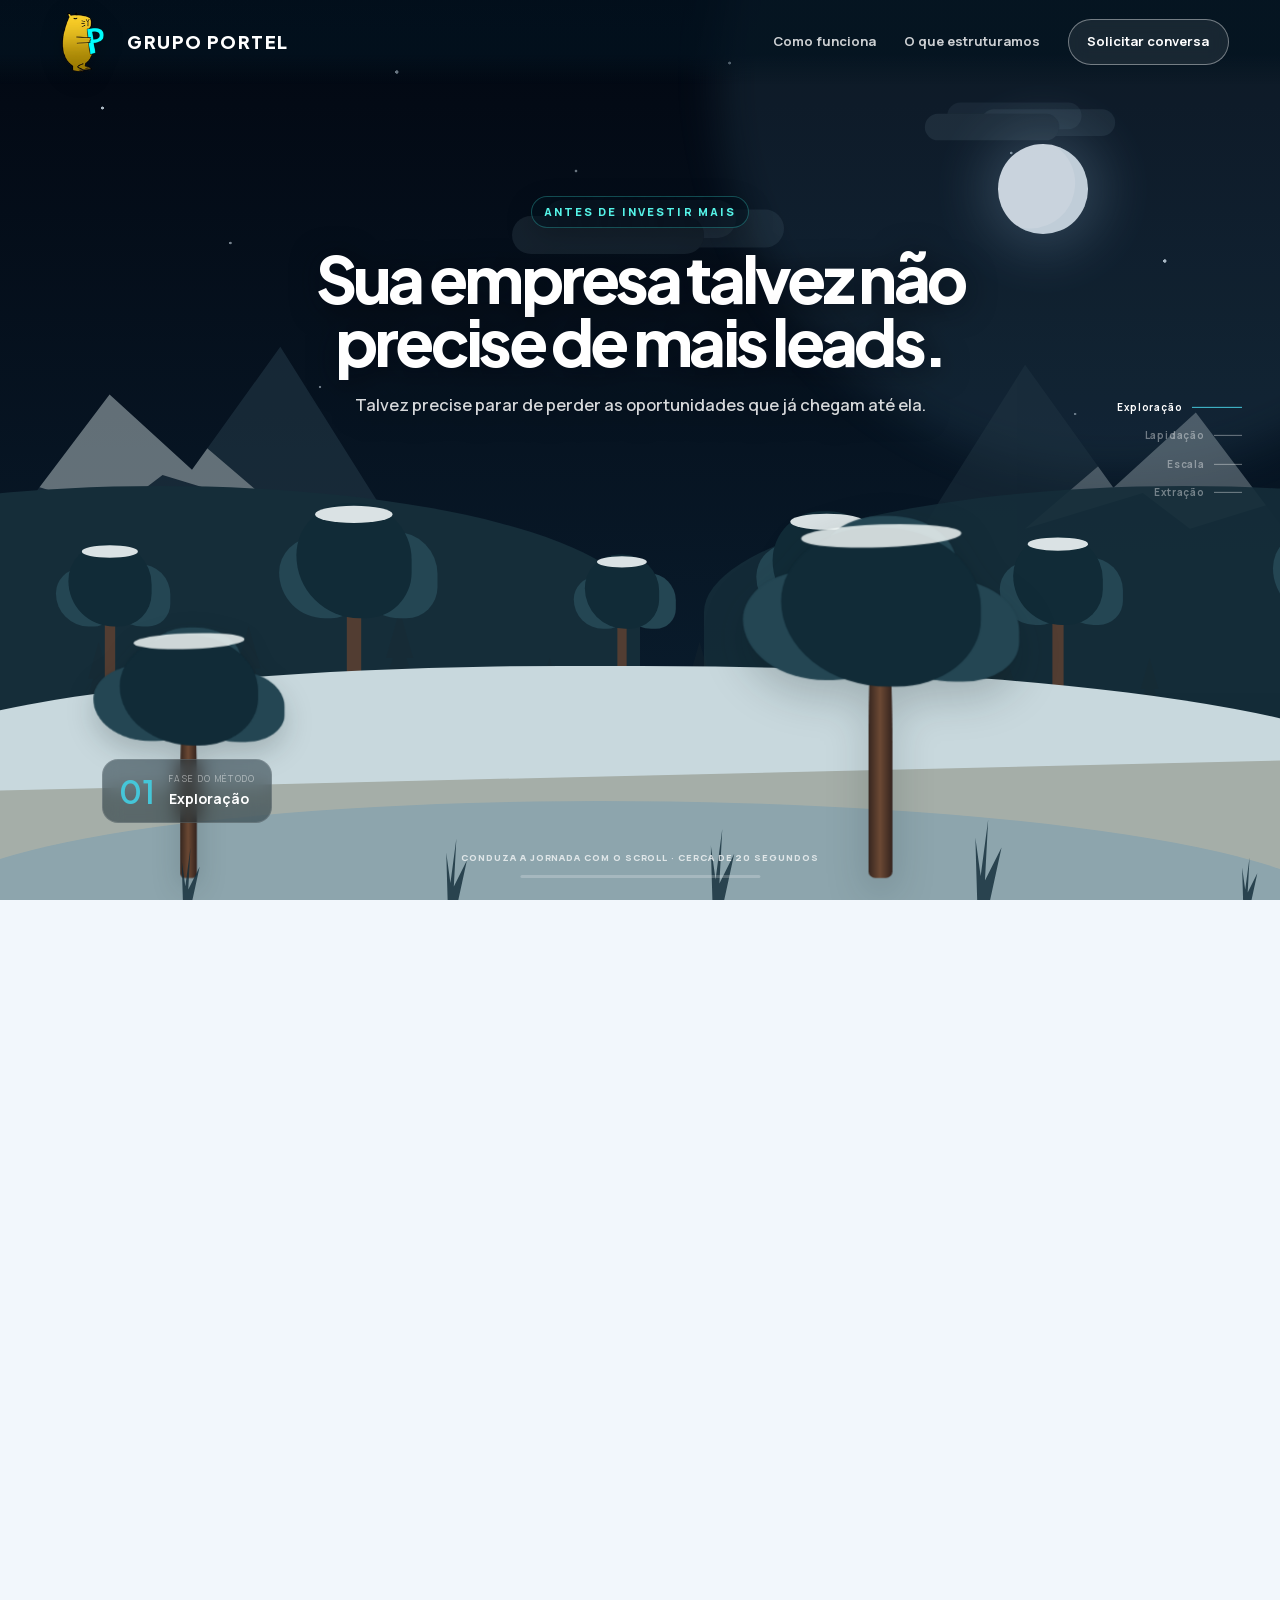
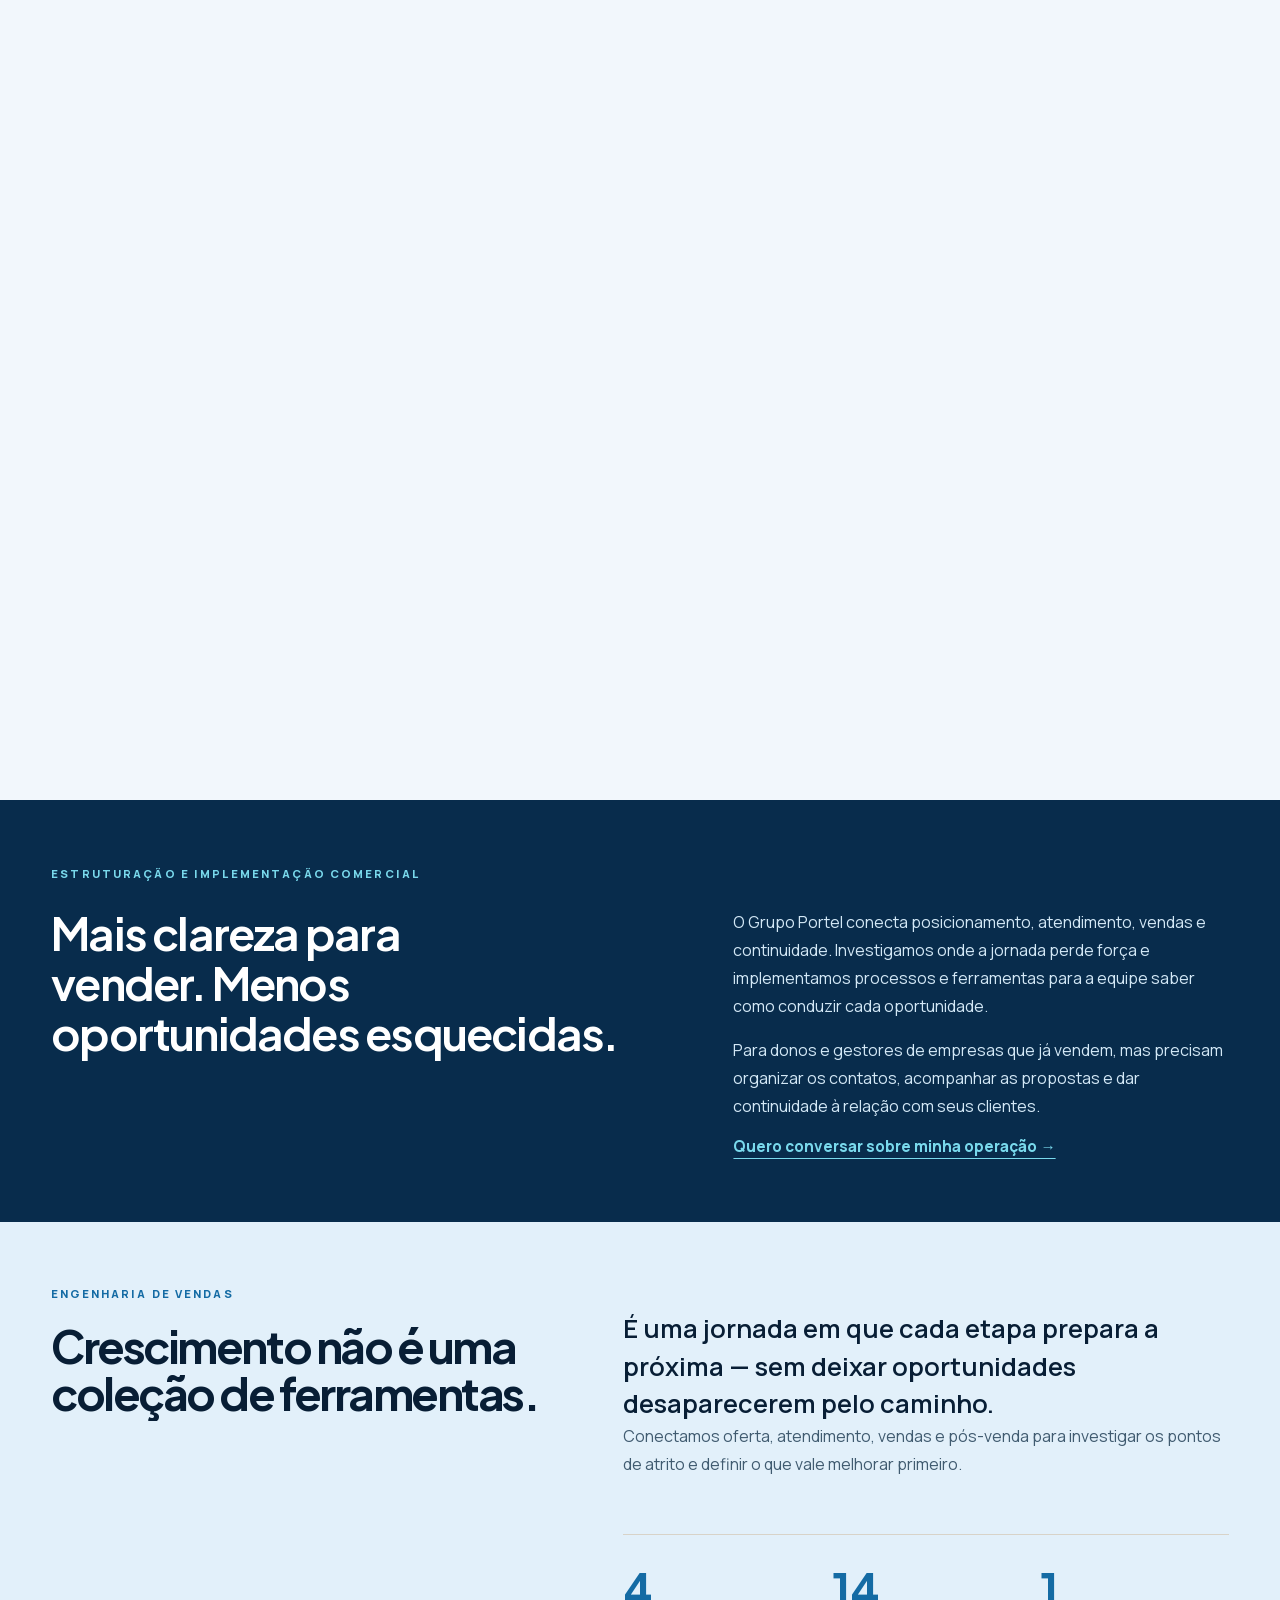
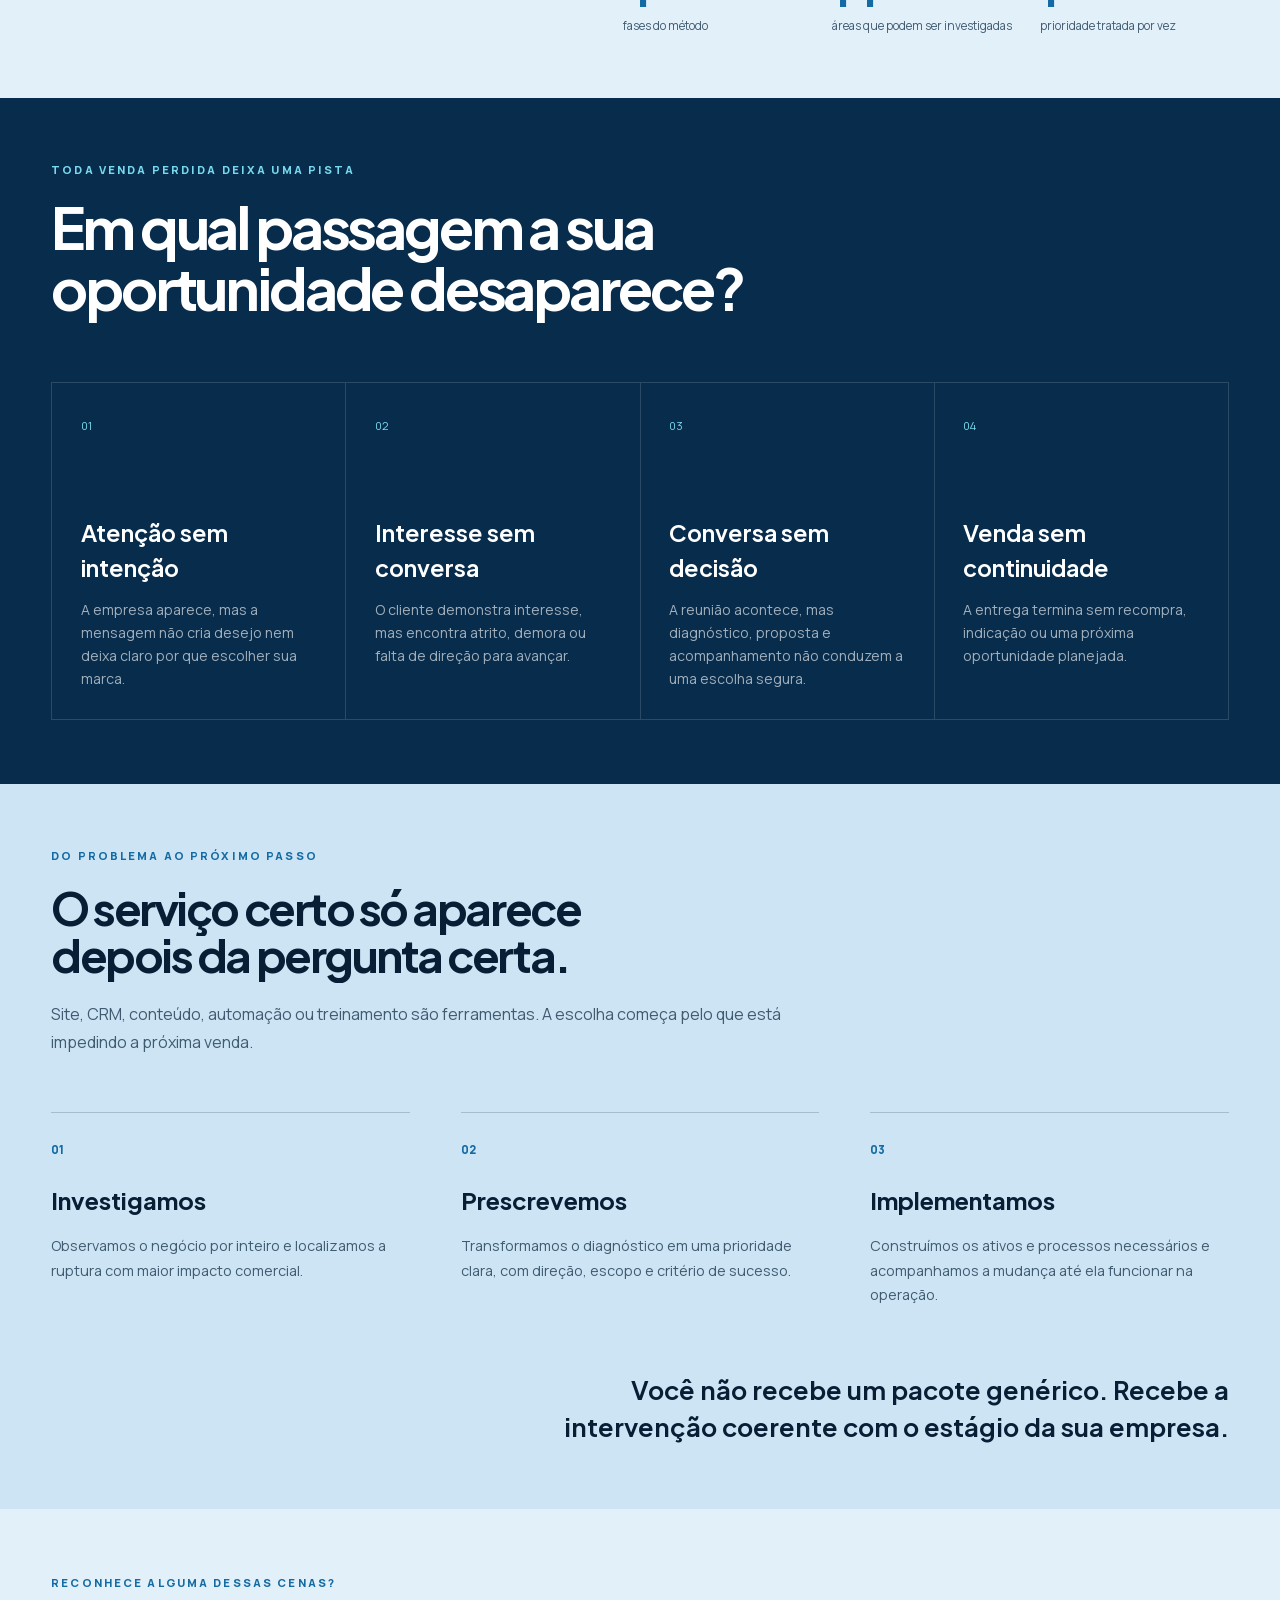
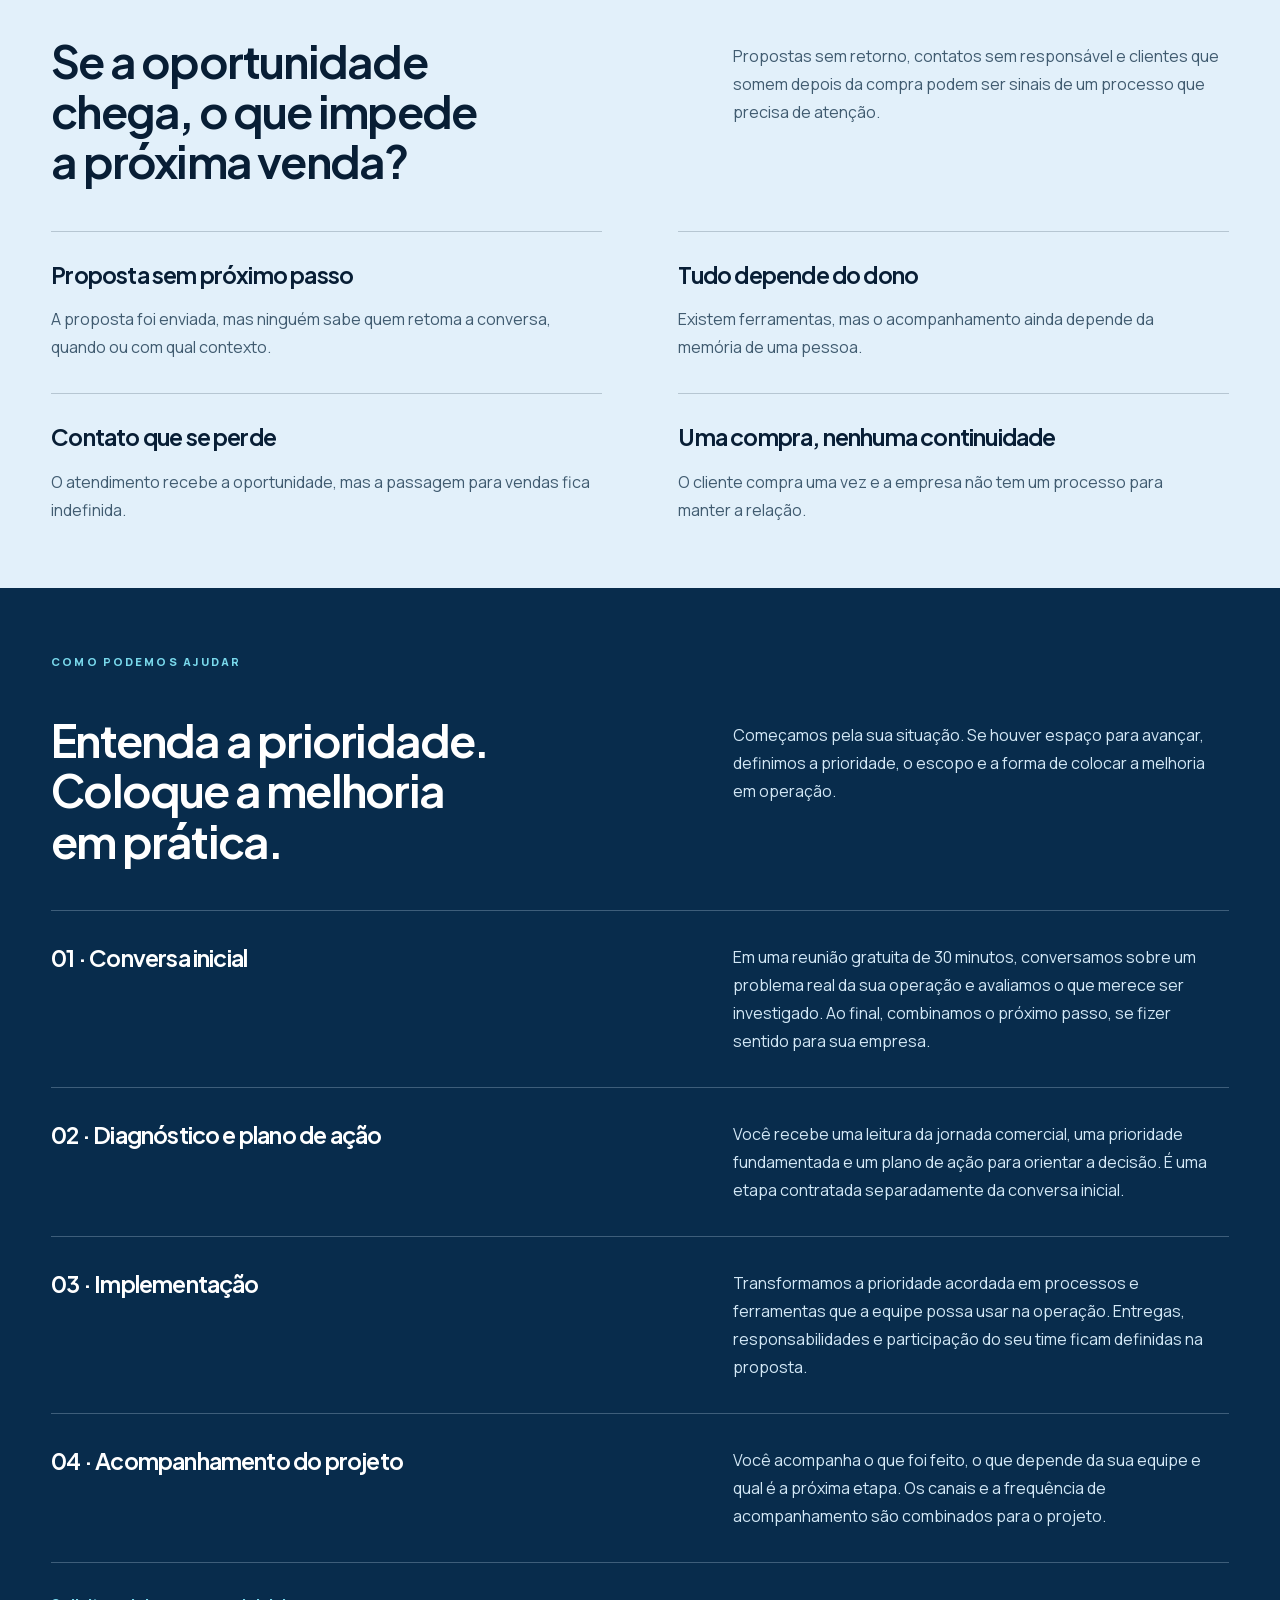
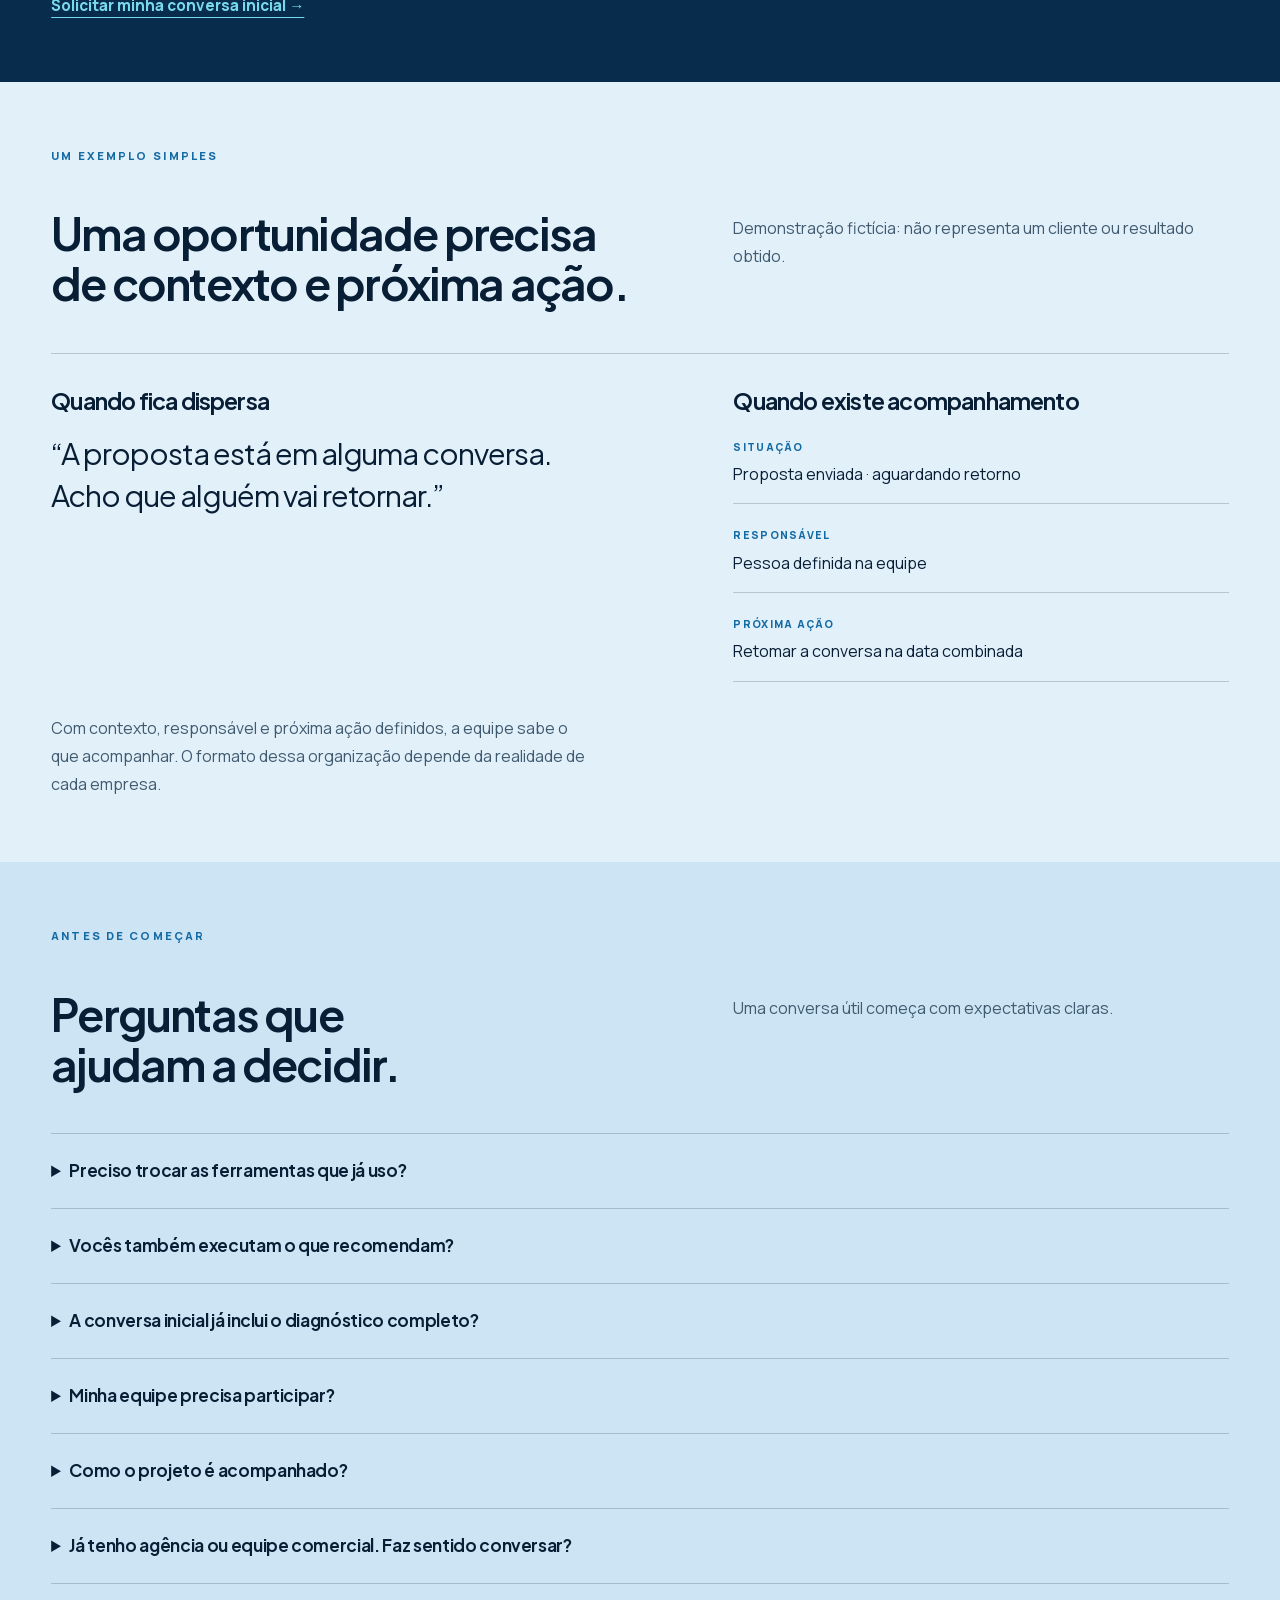
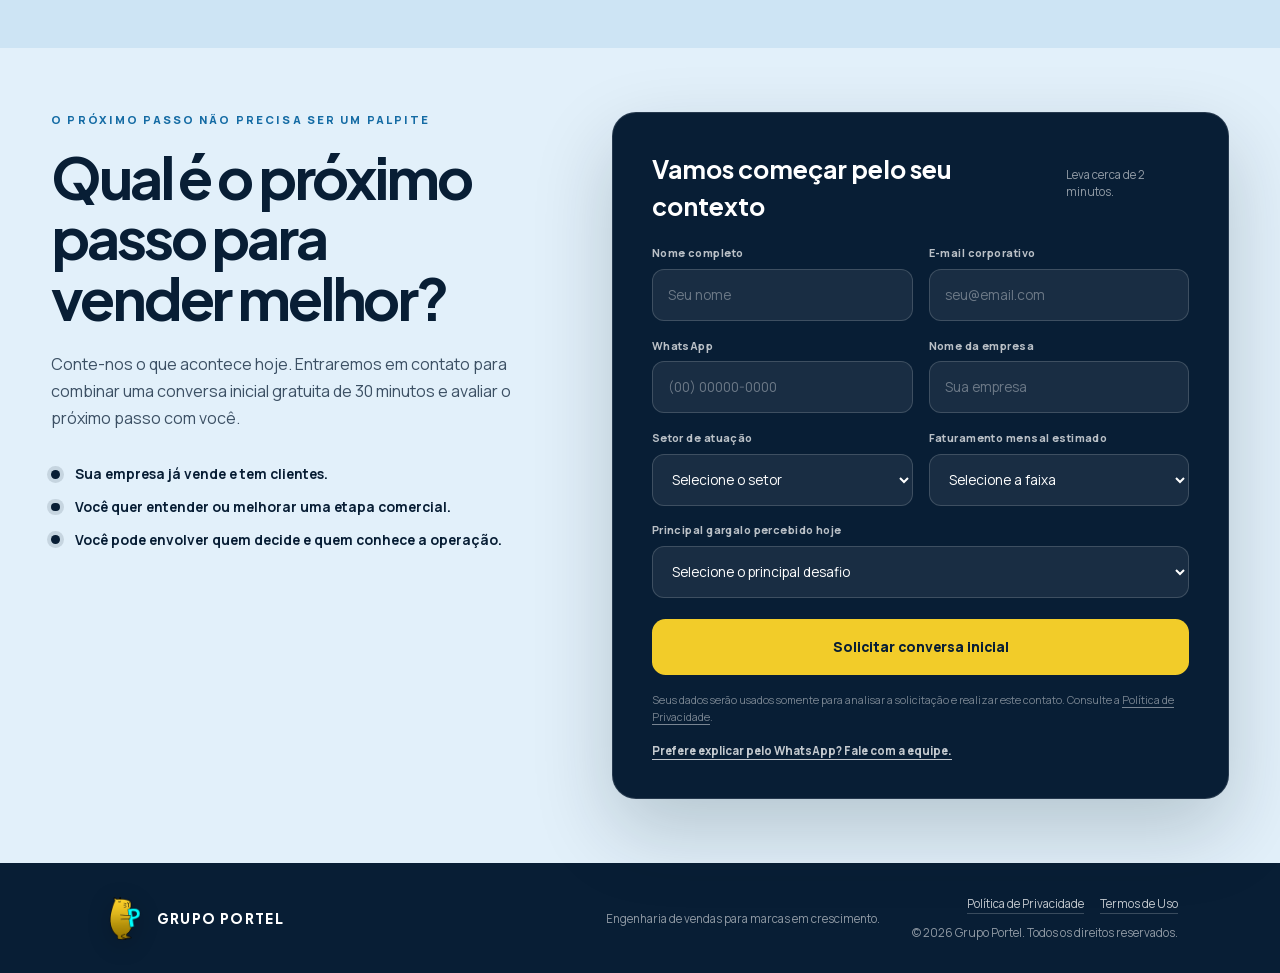
==== commit de11fcfc: "Align website surfaces with Portel blue and cyan brand palette" ====
--- a/index.html
+++ b/index.html
@@ -120,4 +120,4 @@
 .__variable_plus_jakarta_sans_1ftl9zn { --font-display: 'Plus Jakarta Sans', 'Plus Jakarta Sans Fallback'; }
 </style>
 <link rel="stylesheet" href="/_next/static/css/mobile-performance-9a3d5e55.css" />
-<link rel="stylesheet" href="/assets/mobile-lite-v12.css"/><link rel="stylesheet" href="/assets/desktop-route-v1.css"/><link rel="canonical" href="https://grupoportel.com/"/><meta property="og:url" content="https://grupoportel.com/"/><meta property="og:site_name" content="Grupo Portel"/><meta name="referrer" content="strict-origin-when-cross-origin"/><link rel="stylesheet" href="/assets/public-content-v3.css"/><link rel="stylesheet" href="/assets/header-brand-v1.css"/><link rel="stylesheet" href="/assets/chapter-surfaces-v3.css"/><script type="application/ld+json">{"@context":"https://schema.org","@graph":[{"@type":"Organization","@id":"https://grupoportel.com/#organizacao","name":"Grupo Portel","url":"https://grupoportel.com/","logo":"https://grupoportel.com/assets/logo-grupo-portel.png","description":"O Grupo Portel conecta atendimento, vendas e continuidade. Conheça nosso diagnóstico, plano de ação e implementação comercial para organizar as oportunidades da sua empresa."},{"@type":"WebSite","@id":"https://grupoportel.com/#website","url":"https://grupoportel.com/","name":"Grupo Portel","publisher":{"@id":"https://grupoportel.com/#organizacao"},"inLanguage":"pt-BR"}]}</script><script defer src="/assets/header-theme-v4.js"></script><link rel="stylesheet" href="/assets/content-motion-v2.css"/><script defer src="/assets/content-motion-v3.js"></script></head><body class="__variable_manrope_0lv6qco __variable_plus_jakarta_sans_1ftl9zn"><main><a class="skip-link" href="#metodo">Pular animação</a><header class="site-header"><a class="brand" href="#inicio" aria-label="Grupo Portel — início"><span class="brand-mark"><img src="/assets/logo-grupo-portel-192.webp" srcset="/assets/logo-grupo-portel-96.webp 96w, /assets/logo-grupo-portel-192.webp 192w, /assets/logo-grupo-portel-320.webp 320w" sizes="(max-width: 900px) 38px, 60px" width="385" height="386" alt=""/></span><span>GRUPO PORTEL</span></a><nav aria-label="Navegação principal"><a href="#metodo">Como funciona</a><a href="#entregas">O que estruturamos</a><a class="nav-cta" href="#contato">Solicitar conversa</a></nav></header><section class="journey" id="inicio" aria-label="As quatro fases do método Grupo Portel"><div class="journey-sticky " data-season="winter" style="--journey-progress:0"><div class="scene" aria-hidden="true"><div class="sky-glow"></div><div class="sun"></div><div class="cloud cloud-one"></div><div class="cloud cloud-two"></div><div class="mountain mountain-one"></div><div class="mountain mountain-two"></div><div class="far-hill far-hill-one"></div><div class="far-hill far-hill-two"></div><div class="distant-forest"><span style="--pine-x:0%;--pine-scale:0.62"></span><span style="--pine-x:8.5%;--pine-scale:0.73"></span><span style="--pine-x:17%;--pine-scale:0.84"></span><span style="--pine-x:25.5%;--pine-scale:0.95"></span><span style="--pine-x:34%;--pine-scale:0.62"></span><span style="--pine-x:42.5%;--pine-scale:0.73"></span><span style="--pine-x:51%;--pine-scale:0.84"></span><span style="--pine-x:59.5%;--pine-scale:0.95"></span><span style="--pine-x:68%;--pine-scale:0.62"></span><span style="--pine-x:76.5%;--pine-scale:0.73"></span><span style="--pine-x:85%;--pine-scale:0.84"></span><span style="--pine-x:93.5%;--pine-scale:0.95"></span><span style="--pine-x:102%;--pine-scale:0.62"></span><span style="--pine-x:110.5%;--pine-scale:0.73"></span><span style="--pine-x:119%;--pine-scale:0.84"></span></div><div class="snowfall"><span style="--x:0%;--size:3px;--duration:6s;--delay:0s;--flake-opacity:0.4"></span><span style="--x:37%;--size:4px;--duration:6.8s;--delay:-0.75s;--flake-opacity:0.5"></span><span style="--x:74%;--size:5px;--duration:7.6s;--delay:-1.5s;--flake-opacity:0.6000000000000001"></span><span style="--x:11%;--size:6px;--duration:8.4s;--delay:-2.25s;--flake-opacity:0.7000000000000001"></span><span style="--x:48%;--size:7px;--duration:9.2s;--delay:-3s;--flake-opacity:0.8"></span><span style="--x:85%;--size:3px;--duration:10s;--delay:-3.75s;--flake-opacity:0.4"></span><span style="--x:22%;--size:4px;--duration:10.8s;--delay:-4.5s;--flake-opacity:0.5"></span><span style="--x:59%;--size:5px;--duration:6s;--delay:-5.25s;--flake-opacity:0.6000000000000001"></span><span style="--x:96%;--size:6px;--duration:6.8s;--delay:-6s;--flake-opacity:0.7000000000000001"></span><span style="--x:33%;--size:7px;--duration:7.6s;--delay:-6.75s;--flake-opacity:0.8"></span><span style="--x:70%;--size:3px;--duration:8.4s;--delay:-7.5s;--flake-opacity:0.4"></span><span style="--x:7%;--size:4px;--duration:9.2s;--delay:0s;--flake-opacity:0.5"></span><span style="--x:44%;--size:5px;--duration:10s;--delay:-0.75s;--flake-opacity:0.6000000000000001"></span><span style="--x:81%;--size:6px;--duration:10.8s;--delay:-1.5s;--flake-opacity:0.7000000000000001"></span><span style="--x:18%;--size:7px;--duration:6s;--delay:-2.25s;--flake-opacity:0.8"></span><span style="--x:55%;--size:3px;--duration:6.8s;--delay:-3s;--flake-opacity:0.4"></span><span style="--x:92%;--size:4px;--duration:7.6s;--delay:-3.75s;--flake-opacity:0.5"></span><span style="--x:29%;--size:5px;--duration:8.4s;--delay:-4.5s;--flake-opacity:0.6000000000000001"></span><span style="--x:66%;--size:6px;--duration:9.2s;--delay:-5.25s;--flake-opacity:0.7000000000000001"></span><span style="--x:3%;--size:7px;--duration:10s;--delay:-6s;--flake-opacity:0.8"></span><span style="--x:40%;--size:3px;--duration:10.8s;--delay:-6.75s;--flake-opacity:0.4"></span><span style="--x:77%;--size:4px;--duration:6s;--delay:-7.5s;--flake-opacity:0.5"></span><span style="--x:14%;--size:5px;--duration:6.8s;--delay:0s;--flake-opacity:0.6000000000000001"></span><span style="--x:51%;--size:6px;--duration:7.6s;--delay:-0.75s;--flake-opacity:0.7000000000000001"></span><span style="--x:88%;--size:7px;--duration:8.4s;--delay:-1.5s;--flake-opacity:0.8"></span><span style="--x:25%;--size:3px;--duration:9.2s;--delay:-2.25s;--flake-opacity:0.4"></span><span style="--x:62%;--size:4px;--duration:10s;--delay:-3s;--flake-opacity:0.5"></span><span style="--x:99%;--size:5px;--duration:10.8s;--delay:-3.75s;--flake-opacity:0.6000000000000001"></span><span style="--x:36%;--size:6px;--duration:6s;--delay:-4.5s;--flake-opacity:0.7000000000000001"></span><span style="--x:73%;--size:7px;--duration:6.8s;--delay:-5.25s;--flake-opacity:0.8"></span><span style="--x:10%;--size:3px;--duration:7.6s;--delay:-6s;--flake-opacity:0.4"></span><span style="--x:47%;--size:4px;--duration:8.4s;--delay:-6.75s;--flake-opacity:0.5"></span></div><div class="rainfall"><span style="--rain-x:7%;--rain-length:12px;--rain-duration:0.48s;--rain-delay:0s;--rain-opacity:0.24"></span><span style="--rain-x:38%;--rain-length:16px;--rain-duration:0.535s;--rain-delay:-0.09s;--rain-opacity:0.33999999999999997"></span><span style="--rain-x:69%;--rain-length:20px;--rain-duration:0.59s;--rain-delay:-0.18s;--rain-opacity:0.44"></span><span style="--rain-x:100%;--rain-length:24px;--rain-duration:0.645s;--rain-delay:-0.27s;--rain-opacity:0.54"></span><span style="--rain-x:27%;--rain-length:28px;--rain-duration:0.7s;--rain-delay:-0.36s;--rain-opacity:0.64"></span><span style="--rain-x:58%;--rain-length:12px;--rain-duration:0.755s;--rain-delay:-0.44999999999999996s;--rain-opacity:0.24"></span><span style="--rain-x:89%;--rain-length:16px;--rain-duration:0.48s;--rain-delay:-0.54s;--rain-opacity:0.33999999999999997"></span><span style="--rain-x:16%;--rain-length:20px;--rain-duration:0.535s;--rain-delay:-0.63s;--rain-opacity:0.44"></span><span style="--rain-x:47%;--rain-length:24px;--rain-duration:0.59s;--rain-delay:-0.72s;--rain-opacity:0.54"></span><span style="--rain-x:78%;--rain-length:28px;--rain-duration:0.645s;--rain-delay:-0.8099999999999999s;--rain-opacity:0.64"></span><span style="--rain-x:5%;--rain-length:12px;--rain-duration:0.7s;--rain-delay:-0.8999999999999999s;--rain-opacity:0.24"></span><span style="--rain-x:36%;--rain-length:16px;--rain-duration:0.755s;--rain-delay:-0.99s;--rain-opacity:0.33999999999999997"></span><span style="--rain-x:67%;--rain-length:20px;--rain-duration:0.48s;--rain-delay:-1.08s;--rain-opacity:0.44"></span><span style="--rain-x:98%;--rain-length:24px;--rain-duration:0.535s;--rain-delay:0s;--rain-opacity:0.54"></span><span style="--rain-x:25%;--rain-length:28px;--rain-duration:0.59s;--rain-delay:-0.09s;--rain-opacity:0.64"></span><span style="--rain-x:56%;--rain-length:12px;--rain-duration:0.645s;--rain-delay:-0.18s;--rain-opacity:0.24"></span><span style="--rain-x:87%;--rain-length:16px;--rain-duration:0.7s;--rain-delay:-0.27s;--rain-opacity:0.33999999999999997"></span><span style="--rain-x:14%;--rain-length:20px;--rain-duration:0.755s;--rain-delay:-0.36s;--rain-opacity:0.44"></span><span style="--rain-x:45%;--rain-length:24px;--rain-duration:0.48s;--rain-delay:-0.44999999999999996s;--rain-opacity:0.54"></span><span style="--rain-x:76%;--rain-length:28px;--rain-duration:0.535s;--rain-delay:-0.54s;--rain-opacity:0.64"></span><span style="--rain-x:3%;--rain-length:12px;--rain-duration:0.59s;--rain-delay:-0.63s;--rain-opacity:0.24"></span><span style="--rain-x:34%;--rain-length:16px;--rain-duration:0.645s;--rain-delay:-0.72s;--rain-opacity:0.33999999999999997"></span><span style="--rain-x:65%;--rain-length:20px;--rain-duration:0.7s;--rain-delay:-0.8099999999999999s;--rain-opacity:0.44"></span><span style="--rain-x:96%;--rain-length:24px;--rain-duration:0.755s;--rain-delay:-0.8999999999999999s;--rain-opacity:0.54"></span><span style="--rain-x:23%;--rain-length:28px;--rain-duration:0.48s;--rain-delay:-0.99s;--rain-opacity:0.64"></span><span style="--rain-x:54%;--rain-length:12px;--rain-duration:0.535s;--rain-delay:-1.08s;--rain-opacity:0.24"></span><span style="--rain-x:85%;--rain-length:16px;--rain-duration:0.59s;--rain-delay:0s;--rain-opacity:0.33999999999999997"></span><span style="--rain-x:12%;--rain-length:20px;--rain-duration:0.645s;--rain-delay:-0.09s;--rain-opacity:0.44"></span><span style="--rain-x:43%;--rain-length:24px;--rain-duration:0.7s;--rain-delay:-0.18s;--rain-opacity:0.54"></span><span style="--rain-x:74%;--rain-length:28px;--rain-duration:0.755s;--rain-delay:-0.27s;--rain-opacity:0.64"></span><span style="--rain-x:1%;--rain-length:12px;--rain-duration:0.48s;--rain-delay:-0.36s;--rain-opacity:0.24"></span><span style="--rain-x:32%;--rain-length:16px;--rain-duration:0.535s;--rain-delay:-0.44999999999999996s;--rain-opacity:0.33999999999999997"></span><span style="--rain-x:63%;--rain-length:20px;--rain-duration:0.59s;--rain-delay:-0.54s;--rain-opacity:0.44"></span><span style="--rain-x:94%;--rain-length:24px;--rain-duration:0.645s;--rain-delay:-0.63s;--rain-opacity:0.54"></span><span style="--rain-x:21%;--rain-length:28px;--rain-duration:0.7s;--rain-delay:-0.72s;--rain-opacity:0.64"></span><span style="--rain-x:52%;--rain-length:12px;--rain-duration:0.755s;--rain-delay:-0.8099999999999999s;--rain-opacity:0.24"></span><span style="--rain-x:83%;--rain-length:16px;--rain-duration:0.48s;--rain-delay:-0.8999999999999999s;--rain-opacity:0.33999999999999997"></span><span style="--rain-x:10%;--rain-length:20px;--rain-duration:0.535s;--rain-delay:-0.99s;--rain-opacity:0.44"></span><span style="--rain-x:41%;--rain-length:24px;--rain-duration:0.59s;--rain-delay:-1.08s;--rain-opacity:0.54"></span><span style="--rain-x:72%;--rain-length:28px;--rain-duration:0.645s;--rain-delay:0s;--rain-opacity:0.64"></span><span style="--rain-x:103%;--rain-length:12px;--rain-duration:0.7s;--rain-delay:-0.09s;--rain-opacity:0.24"></span><span style="--rain-x:30%;--rain-length:16px;--rain-duration:0.755s;--rain-delay:-0.18s;--rain-opacity:0.33999999999999997"></span></div><div class="grove"><span class="tree tree-1"></span><span class="tree tree-2"></span><span class="tree tree-3"></span><span class="tree tree-4"></span><span class="tree tree-5"></span><span class="tree tree-6"></span><span class="tree tree-7"></span></div><div class="flowers"><span style="--flower-x:5%;--flower-y:7%"></span><span style="--flower-x:22%;--flower-y:9%"></span><span style="--flower-x:39%;--flower-y:11%"></span><span style="--flower-x:56%;--flower-y:13%"></span><span style="--flower-x:73%;--flower-y:7%"></span><span style="--flower-x:90%;--flower-y:9%"></span><span style="--flower-x:11%;--flower-y:11%"></span><span style="--flower-x:28%;--flower-y:13%"></span><span style="--flower-x:45%;--flower-y:7%"></span><span style="--flower-x:62%;--flower-y:9%"></span><span style="--flower-x:79%;--flower-y:11%"></span></div><div class="falling-leaves"><span style="--leaf-x:4%;--leaf-y:-5%;--leaf-duration:7s;--leaf-delay:0s;--leaf-color:hsl(24 72% 48%)"></span><span style="--leaf-x:33%;--leaf-y:-13%;--leaf-duration:7.7s;--leaf-delay:-0.8s;--leaf-color:hsl(37 72% 48%)"></span><span style="--leaf-x:62%;--leaf-y:-21%;--leaf-duration:8.4s;--leaf-delay:-1.6s;--leaf-color:hsl(50 72% 48%)"></span><span style="--leaf-x:91%;--leaf-y:-29%;--leaf-duration:9.1s;--leaf-delay:-2.4000000000000004s;--leaf-color:hsl(24 72% 48%)"></span><span style="--leaf-x:24%;--leaf-y:-37%;--leaf-duration:9.8s;--leaf-delay:-3.2s;--leaf-color:hsl(37 72% 48%)"></span><span style="--leaf-x:53%;--leaf-y:-5%;--leaf-duration:10.5s;--leaf-delay:-4s;--leaf-color:hsl(50 72% 48%)"></span><span style="--leaf-x:82%;--leaf-y:-13%;--leaf-duration:7s;--leaf-delay:-4.800000000000001s;--leaf-color:hsl(24 72% 48%)"></span><span style="--leaf-x:15%;--leaf-y:-21%;--leaf-duration:7.7s;--leaf-delay:-5.6000000000000005s;--leaf-color:hsl(37 72% 48%)"></span><span style="--leaf-x:44%;--leaf-y:-29%;--leaf-duration:8.4s;--leaf-delay:-6.4s;--leaf-color:hsl(50 72% 48%)"></span><span style="--leaf-x:73%;--leaf-y:-37%;--leaf-duration:9.1s;--leaf-delay:0s;--leaf-color:hsl(24 72% 48%)"></span><span style="--leaf-x:6%;--leaf-y:-5%;--leaf-duration:9.8s;--leaf-delay:-0.8s;--leaf-color:hsl(37 72% 48%)"></span><span style="--leaf-x:35%;--leaf-y:-13%;--leaf-duration:10.5s;--leaf-delay:-1.6s;--leaf-color:hsl(50 72% 48%)"></span><span style="--leaf-x:64%;--leaf-y:-21%;--leaf-duration:7s;--leaf-delay:-2.4000000000000004s;--leaf-color:hsl(24 72% 48%)"></span><span style="--leaf-x:93%;--leaf-y:-29%;--leaf-duration:7.7s;--leaf-delay:-3.2s;--leaf-color:hsl(37 72% 48%)"></span></div><div class="ground-back"></div><div class="path"></div><div class="ground-front"></div><div class="rough-capybara    " title="Capivara atravessando as quatro estações"><span class="rough-capy-sprite rough-transition"></span><span class="rough-capy-sprite rough-walk"></span></div><div class="foreground-grove"><span class="foreground-tree foreground-tree-1"></span><span class="foreground-tree foreground-tree-2"></span><span class="foreground-tree foreground-tree-3"></span><span class="foreground-tree foreground-tree-4"></span><span class="foreground-tree foreground-tree-5"></span><span class="foreground-tree foreground-tree-6"></span></div><div class="foreground-meadow"><span style="--grass-x:0%;--grass-scale:0.72"></span><span style="--grass-x:9.2%;--grass-scale:0.85"></span><span style="--grass-x:18.4%;--grass-scale:0.98"></span><span style="--grass-x:27.599999999999998%;--grass-scale:1.1099999999999999"></span><span style="--grass-x:36.8%;--grass-scale:1.24"></span><span style="--grass-x:46%;--grass-scale:0.72"></span><span style="--grass-x:55.199999999999996%;--grass-scale:0.85"></span><span style="--grass-x:64.39999999999999%;--grass-scale:0.98"></span><span style="--grass-x:73.6%;--grass-scale:1.1099999999999999"></span><span style="--grass-x:82.8%;--grass-scale:1.24"></span><span style="--grass-x:92%;--grass-scale:0.72"></span><span style="--grass-x:101.19999999999999%;--grass-scale:0.85"></span><span style="--grass-x:110.39999999999999%;--grass-scale:0.98"></span><span style="--grass-x:119.6%;--grass-scale:1.1099999999999999"></span><span style="--grass-x:128.79999999999998%;--grass-scale:1.24"></span><span style="--grass-x:138%;--grass-scale:0.72"></span><span style="--grass-x:147.2%;--grass-scale:0.85"></span><span style="--grass-x:156.39999999999998%;--grass-scale:0.98"></span><span style="--grass-x:165.6%;--grass-scale:1.1099999999999999"></span><span style="--grass-x:174.79999999999998%;--grass-scale:1.24"></span><span style="--grass-x:184%;--grass-scale:0.72"></span><span style="--grass-x:193.2%;--grass-scale:0.85"></span><span style="--grass-x:202.39999999999998%;--grass-scale:0.98"></span><span style="--grass-x:211.6%;--grass-scale:1.1099999999999999"></span></div></div><div class="journey-story" aria-hidden="true"><article class="story-chapter" style="--story-x:0;--story-opacity:1;--story-blur:0px;--story-scale:1"><div class="story-copy"><p class="story-kicker">Antes de investir mais</p><h1 class="story-title">Sua empresa talvez não precise de mais leads.</h1><p class="story-body">Talvez precise parar de perder as oportunidades que já chegam até ela.</p></div></article><article class="story-chapter" style="--story-x:-38;--story-opacity:0;--story-blur:9px;--story-scale:0.965"><div class="story-copy"><p class="story-kicker">O vazamento é invisível</p><h2 class="story-title">A venda raramente se perde em um único lugar.</h2><p class="story-body">Ela desaparece entre mensagem, atendimento, proposta e acompanhamento.</p></div></article><article class="story-chapter" style="--story-x:-38;--story-opacity:0;--story-blur:9px;--story-scale:0.965"><div class="story-copy"><p class="story-kicker">Diagnóstico antes do pacote</p><h2 class="story-title">Por isso não começamos vendendo uma solução pronta.</h2><p class="story-body">Primeiro encontramos a ruptura. Depois prescrevemos a prioridade.</p></div></article><article class="story-chapter" style="--story-x:-38;--story-opacity:0;--story-blur:9px;--story-scale:0.965"><div class="story-copy"><p class="story-kicker">Uma jornada conectada</p><h2 class="story-title">Conectamos marca, marketing e vendas.</h2><p class="story-body">Para transformar atenção em decisão, venda e recorrência.</p></div></article></div><p class="sr-only" aria-live="polite">Sua empresa talvez não precise de mais leads.<!-- --> <!-- -->Talvez precise parar de perder as oportunidades que já chegam até ela.</p><div class="chapter-meta"><span>01</span><div><small>FASE DO MÉTODO</small><strong>Exploração</strong></div></div><div class="season-rail" aria-hidden="true"><span class="active"><i></i> <!-- -->Exploração</span><span class=""><i></i> <!-- -->Lapidação</span><span class=""><i></i> <!-- -->Escala</span><span class=""><i></i> <!-- -->Extração</span></div><div class="scroll-prompt " aria-live="polite"><span>Conduza a jornada com o scroll · cerca de 20 segundos</span><div class="timeline-track" aria-hidden="true"><i style="transform:scaleX(0)"></i></div></div></div></section><section id="sobre" class="public-section"><p class="section-kicker">ESTRUTURAÇÃO E IMPLEMENTAÇÃO COMERCIAL</p><h2>Mais clareza para vender. Menos oportunidades esquecidas.</h2><p>O Grupo Portel conecta posicionamento, atendimento, vendas e continuidade. Investigamos onde a jornada perde força e implementamos processos e ferramentas para a equipe saber como conduzir cada oportunidade.</p><p>Para donos e gestores de empresas que já vendem, mas precisam organizar os contatos, acompanhar as propostas e dar continuidade à relação com seus clientes.</p><a class="public-link" href="#contato">Quero conversar sobre minha operação →</a></section><section class="method-section" id="metodo"><div class="section-heading"><p class="section-kicker">ENGENHARIA DE VENDAS</p><h2>Crescimento não é uma coleção de ferramentas.</h2></div><div class="method-copy"><p class="large-copy">É uma jornada em que cada etapa prepara a próxima — sem deixar oportunidades desaparecerem pelo caminho.</p><p>Conectamos oferta, atendimento, vendas e pós-venda para investigar os pontos de atrito e definir o que vale melhorar primeiro.</p><div class="numbers"><div><strong>4</strong><span>fases do método</span></div><div><strong>14</strong><span>áreas que podem ser investigadas</span></div><div><strong>1</strong><span>prioridade tratada por vez</span></div></div></div></section><section class="services-section" id="atuacao"><div class="section-heading compact"><p class="section-kicker">TODA VENDA PERDIDA DEIXA UMA PISTA</p><h2>Em qual passagem a sua oportunidade desaparece?</h2></div><div class="leak-grid"><article class="leak-card"><span>0<!-- -->1</span><h3>Atenção sem intenção</h3><p>A empresa aparece, mas a mensagem não cria desejo nem deixa claro por que escolher sua marca.</p></article><article class="leak-card"><span>0<!-- -->2</span><h3>Interesse sem conversa</h3><p>O cliente demonstra interesse, mas encontra atrito, demora ou falta de direção para avançar.</p></article><article class="leak-card"><span>0<!-- -->3</span><h3>Conversa sem decisão</h3><p>A reunião acontece, mas diagnóstico, proposta e acompanhamento não conduzem a uma escolha segura.</p></article><article class="leak-card"><span>0<!-- -->4</span><h3>Venda sem continuidade</h3><p>A entrega termina sem recompra, indicação ou uma próxima oportunidade planejada.</p></article></div></section><section class="process-section"><div class="section-heading process-heading"><p class="section-kicker">DO PROBLEMA AO PRÓXIMO PASSO</p><h2>O serviço certo só aparece depois da pergunta certa.</h2><p>Site, CRM, conteúdo, automação ou treinamento são ferramentas. A escolha começa pelo que está impedindo a próxima venda.</p></div><div class="process-steps"><article><span>01</span><h3>Investigamos</h3><p>Observamos o negócio por inteiro e localizamos a ruptura com maior impacto comercial.</p></article><article><span>02</span><h3>Prescrevemos</h3><p>Transformamos o diagnóstico em uma prioridade clara, com direção, escopo e critério de sucesso.</p></article><article><span>03</span><h3>Implementamos</h3><p>Construímos os ativos e processos necessários e acompanhamos a mudança até ela funcionar na operação.</p></article></div><p class="process-conclusion">Você não recebe um pacote genérico. Recebe a intervenção coerente com o estágio da sua empresa.</p></section><section id="situacoes" class="public-section"><div class="public-heading"><p class="section-kicker">RECONHECE ALGUMA DESSAS CENAS?</p><h2>Se a oportunidade chega, o que impede a próxima venda?</h2><p>Propostas sem retorno, contatos sem responsável e clientes que somem depois da compra podem ser sinais de um processo que precisa de atenção.</p></div><div class="public-grid"><article class="public-card"><h3>Proposta sem próximo passo</h3><p>A proposta foi enviada, mas ninguém sabe quem retoma a conversa, quando ou com qual contexto.</p></article><article class="public-card"><h3>Tudo depende do dono</h3><p>Existem ferramentas, mas o acompanhamento ainda depende da memória de uma pessoa.</p></article><article class="public-card"><h3>Contato que se perde</h3><p>O atendimento recebe a oportunidade, mas a passagem para vendas fica indefinida.</p></article><article class="public-card"><h3>Uma compra, nenhuma continuidade</h3><p>O cliente compra uma vez e a empresa não tem um processo para manter a relação.</p></article></div></section><section id="entregas" class="public-section"><div class="public-heading"><p class="section-kicker">COMO PODEMOS AJUDAR</p><h2>Entenda a prioridade. Coloque a melhoria em prática.</h2><p>Começamos pela sua situação. Se houver espaço para avançar, definimos a prioridade, o escopo e a forma de colocar a melhoria em operação.</p></div><div class="public-grid"><article class="public-card"><h3>01 · Conversa inicial</h3><p>Em uma reunião gratuita de 30 minutos, conversamos sobre um problema real da sua operação e avaliamos o que merece ser investigado. Ao final, combinamos o próximo passo, se fizer sentido para sua empresa.</p></article><article class="public-card"><h3>02 · Diagnóstico e plano de ação</h3><p>Você recebe uma leitura da jornada comercial, uma prioridade fundamentada e um plano de ação para orientar a decisão. É uma etapa contratada separadamente da conversa inicial.</p></article><article class="public-card"><h3>03 · Implementação</h3><p>Transformamos a prioridade acordada em processos e ferramentas que a equipe possa usar na operação. Entregas, responsabilidades e participação do seu time ficam definidas na proposta.</p></article><article class="public-card"><h3>04 · Acompanhamento do projeto</h3><p>Você acompanha o que foi feito, o que depende da sua equipe e qual é a próxima etapa. Os canais e a frequência de acompanhamento são combinados para o projeto.</p></article></div><a class="public-link" href="#contato">Solicitar minha conversa inicial →</a></section><section id="exemplo" class="public-section"><div class="public-heading"><p class="section-kicker">UM EXEMPLO SIMPLES</p><h2>Uma oportunidade precisa de contexto e próxima ação.</h2><p>Demonstração fictícia: não representa um cliente ou resultado obtido.</p></div><div class="public-example"><div><h3>Quando fica dispersa</h3><p>“A proposta está em alguma conversa. Acho que alguém vai retornar.”</p></div><div><h3>Quando existe acompanhamento</h3><dl><dt>Situação</dt><dd>Proposta enviada · aguardando retorno</dd><dt>Responsável</dt><dd>Pessoa definida na equipe</dd><dt>Próxima ação</dt><dd>Retomar a conversa na data combinada</dd></dl></div></div><p>Com contexto, responsável e próxima ação definidos, a equipe sabe o que acompanhar. O formato dessa organização depende da realidade de cada empresa.</p></section><section id="perguntas" class="public-section"><div class="public-heading"><p class="section-kicker">ANTES DE COMEÇAR</p><h2>Perguntas que ajudam a decidir.</h2><p>Uma conversa útil começa com expectativas claras.</p></div><details class="public-faq"><summary>Preciso trocar as ferramentas que já uso?</summary><p>Primeiro avaliamos o que existe e onde a operação precisa de atenção. Uma troca só faz sentido quando contribui para a prioridade definida; não é uma condição para conversar.</p></details><details class="public-faq"><summary>Vocês também executam o que recomendam?</summary><p>Sim. Podemos colocar a melhoria em operação com processos, ferramentas e participação do seu time. A implementação tem proposta e escopo próprios.</p></details><details class="public-faq"><summary>A conversa inicial já inclui o diagnóstico completo?</summary><p>A conversa inicial é uma primeira leitura do seu contexto e do que merece atenção. O diagnóstico aprofundado e o Plano de Ação Estratégico são entregas contratadas separadamente.</p></details><details class="public-faq"><summary>Minha equipe precisa participar?</summary><p>Conforme o projeto, precisamos de informações, aprovações e da participação de quem atua nas etapas envolvidas. Essa colaboração é combinada antes da execução.</p></details><details class="public-faq"><summary>Como o projeto é acompanhado?</summary><p>Os avanços, as dependências e os próximos marcos são comunicados pelos canais e na frequência acordados para o escopo contratado.</p></details><details class="public-faq"><summary>Já tenho agência ou equipe comercial. Faz sentido conversar?</summary><p>Pode fazer. Avaliamos como o trabalho atual se conecta ao atendimento, às vendas e à continuidade. A necessidade de intervenção depende do contexto, sem presumir que o trabalho existente deva ser substituído.</p></details></section><section class="contact-section" id="contato"><div class="contact-copy"><p class="section-kicker">O PRÓXIMO PASSO NÃO PRECISA SER UM PALPITE</p><h2>Qual é o próximo passo para vender melhor?</h2><p>Conte-nos o que acontece hoje. Entraremos em contato para combinar uma conversa inicial gratuita de 30 minutos e avaliar o próximo passo com você.</p><ul class="contact-fit-list"><li>Sua empresa já vende e tem clientes.</li><li>Você quer entender ou melhorar uma etapa comercial.</li><li>Você pode envolver quem decide e quem conhece a operação.</li></ul></div><form class="diagnosis-form" aria-label="Solicitação de conversa comercial inicial" action="/api/avaliacao" method="POST"><div class="form-guard" aria-hidden="true"><label>Deixe este campo vazio<input type="text" name="website" tabindex="-1" autocomplete="off" maxlength="200"/></label></div><div class="form-intro"><strong>Vamos começar pelo seu contexto</strong><span>Leva cerca de 2 minutos.</span></div><div class="form-row"><label><span>Nome completo</span><input type="text" required="" autoComplete="name" placeholder="Seu nome" name="Nome"/></label><label><span>E-mail corporativo</span><input type="email" required="" autoComplete="email" placeholder="seu@email.com" name="Email"/></label></div><div class="form-row"><label><span>WhatsApp</span><input type="tel" required="" autoComplete="tel" placeholder="(00) 00000-0000" name="Telefone"/></label><label><span>Nome da empresa</span><input type="text" required="" autoComplete="organization" placeholder="Sua empresa" name="Empresa"/></label></div><div class="form-row"><label><span>Setor de atuação</span><select name="Setor" required=""><option value="" disabled="" selected="">Selecione o setor</option><option value="Serviços B2B">Serviços B2B</option><option value="Indústria">Indústria / Manufatura</option><option value="Tecnologia">Tecnologia / SaaS</option><option value="Varejo">Varejo de Alta Renda</option><option value="Agronegócio">Agronegócio</option><option value="Outros">Outros</option></select></label><label><span>Faturamento mensal estimado</span><select name="Faturamento" required=""><option value="" disabled="" selected="">Selecione a faixa</option><option value="Até R$ 50k">Até R$ 50 mil</option><option value="R$ 51k a R$ 200k">R$ 51 mil a R$ 200 mil</option><option value="R$ 201k a R$ 500k">R$ 201 mil a R$ 500 mil</option><option value="Acima de R$ 500k">Acima de R$ 500 mil</option></select></label></div><label><span>Principal gargalo percebido hoje</span><select name="Gargalo" required=""><option value="" disabled="" selected="">Selecione o principal desafio</option><option value="Posicionamento ou oferta">Posicionamento ou oferta pouco clara</option><option value="Aquisição">Poucas oportunidades ou dependência de indicação</option><option value="Funil ou CRM">Leads se perdem no funil ou no CRM</option><option value="Conversão comercial">Baixa conversão em reuniões e propostas</option><option value="Retenção ou recompra">Pouca retenção, recompra ou indicação</option><option value="Sem clareza">Ainda não sei onde está o gargalo</option></select></label><button class="form-submit" type="submit">Solicitar conversa inicial</button><p class="form-privacy">Seus dados serão usados somente para analisar a solicitação e realizar este contato. Consulte a <a href="/privacidade/">Política de Privacidade</a>.</p><a class="form-whatsapp" href="https://wa.me/5521997857460" target="_blank" rel="noreferrer">Prefere explicar pelo WhatsApp? Fale com a equipe.</a></form></section><footer><div class="brand"><span class="brand-mark"><img src="/assets/logo-grupo-portel-192.webp" srcset="/assets/logo-grupo-portel-96.webp 96w, /assets/logo-grupo-portel-192.webp 192w, /assets/logo-grupo-portel-320.webp 320w" sizes="(max-width: 900px) 38px, 60px" width="385" height="386" alt=""/></span><span>GRUPO PORTEL</span></div><p>Engenharia de vendas para marcas em crescimento.</p><div class="footer-meta"><nav aria-label="Documentos legais"><a href="/privacidade/">Política de Privacidade</a><a href="/termos/">Termos de Uso</a></nav><p>© 2026 Grupo Portel. Todos os direitos reservados.</p></div></footer></main><script type="module">if(document.documentElement.classList.contains("mobile-lite")){import("/assets/mobile-lite-v15.js")}else{import("/_next/static/chunks/index-public-content-v4.js")}</script><script>((self[Symbol.for("vinext.navigationRuntime")]??={bootstrap:{routeManifest:null},functions:{}}).bootstrap.rsc??={rsc:[]}).rsc.push("2:I[\"8c0f216c4604\",[],\"Children\",1]\n")</script><script>((self[Symbol.for("vinext.navigationRuntime")]??={bootstrap:{routeManifest:null},functions:{}}).bootstrap.rsc??={rsc:[]}).rsc.push("3:I[\"593f344dc510\",[],\"GlobalErrorBoundary\",1]\n")</script><script>((self[Symbol.for("vinext.navigationRuntime")]??={bootstrap:{routeManifest:null},functions:{}}).bootstrap.rsc??={rsc:[]}).rsc.push("4:I[\"0b874ad30386\",[],\"default\",1]\n")</script><script>((self[Symbol.for("vinext.navigationRuntime")]??={bootstrap:{routeManifest:null},functions:{}}).bootstrap.rsc??={rsc:[]}).rsc.push("5:I[\"593f344dc510\",[],\"ErrorBoundary\",1]\n")</script><script>((self[Symbol.for("vinext.navigationRuntime")]??={bootstrap:{routeManifest:null},functions:{}}).bootstrap.rsc??={rsc:[]}).rsc.push("6:I[\"15c18cfaeeff\",[],\"LayoutSegmentProvider\",1]\n")</script><script>((self[Symbol.for("vinext.navigationRuntime")]??={bootstrap:{routeManifest:null},functions:{}}).bootstrap.rsc??={rsc:[]}).rsc.push("7:I[\"8c0f216c4604\",[],\"Slot\",1]\n")</script><script>((self[Symbol.for("vinext.navigationRuntime")]??={bootstrap:{routeManifest:null},functions:{}}).bootstrap.rsc??={rsc:[]}).rsc.push("8:I[\"9276801271d6\",[],\"AppRouterScrollTarget\",1]\n")</script><script>((self[Symbol.for("vinext.navigationRuntime")]??={bootstrap:{routeManifest:null},functions:{}}).bootstrap.rsc??={rsc:[]}).rsc.push("9:I[\"593f344dc510\",[],\"RedirectBoundary\",1]\n")</script><script>((self[Symbol.for("vinext.navigationRuntime")]??={bootstrap:{routeManifest:null},functions:{}}).bootstrap.rsc??={rsc:[]}).rsc.push(":HL[\"/_next/static/css/index.C528u4CT.css\",\"style\"     ]\n")</script><script>((self[Symbol.for("vinext.navigationRuntime")]??={bootstrap:{routeManifest:null},functions:{}}).bootstrap.rsc??={rsc:[]}).rsc.push(":HL[\"/assets/capy-transition-rough.png\",\"image\"]\n")</script><script>((self[Symbol.for("vinext.navigationRuntime")]??={bootstrap:{routeManifest:null},functions:{}}).bootstrap.rsc??={rsc:[]}).rsc.push(":HL[\"/assets/capy-walk-rough.png\",\"image\"]\n")</script><script>((self[Symbol.for("vinext.navigationRuntime")]??={bootstrap:{routeManifest:null},functions:{}}).bootstrap.rsc??={rsc:[]}).rsc.push("0:{\"__route\":\"route:/\",\"__interceptionContext\":null,\"__layoutIds\":[\"layout:/\"],\"__rootLayout\":\"/\",\"__sourcePage\":\"/page\",\"page:/\":\"$L1\",\"layout:/\":[[[[\"$\",\"link\",\"css:/_next/static/css/index.C528u4CT.css\",{\"rel\":\"stylesheet\",\"precedence\":\"vite-rsc/importer-resources\",\"href\":\"/_next/static/css/index.C528u4CT.css\",\"data-rsc-css-href\":\"/_next/static/css/index.C528u4CT.css\"}],\"$undefined\"],[\"$\",\"html\",null,{\"lang\":\"pt-BR\",\"children\":[[\"$\",\"head\",null,{\"children\":[[\"$\",\"link\",null,{\"rel\":\"preload\",\"as\":\"image\",\"href\":\"/assets/capy-transition-rough.png\"}],[\"$\",\"link\",null,{\"rel\":\"preload\",\"as\":\"image\",\"href\":\"/assets/capy-walk-rough.png\"}]]}],[\"$\",\"body\",null,{\"className\":\"__variable_manrope_0lv6qco __variable_plus_jakarta_sans_1ftl9zn\",\"children\":[\"$\",\"$L2\",null,{}]}]]}]],null],\"route:/\":[[[\"$\",\"meta\",null,{\"charSet\":\"utf-8\"}],[[\"$\",\"title\",\"0\",{\"children\":\"Grupo Portel | Estruturação e Implementação Comercial\"}],[\"$\",\"meta\",\"1\",{\"name\":\"description\",\"content\":\"O Grupo Portel conecta atendimento, vendas e continuidade. Conheça nosso diagnóstico, plano de ação e implementação comercial para organizar as oportunidades da sua empresa.\"}],[\"$\",\"meta\",\"2\",{\"property\":\"og:title\",\"content\":\"Grupo Portel | Estruturação e Implementação Comercial\"}],[\"$\",\"meta\",\"3\",{\"property\":\"og:description\",\"content\":\"O Grupo Portel conecta atendimento, vendas e continuidade. Conheça nosso diagnóstico, plano de ação e implementação comercial para organizar as oportunidades da sua empresa.\"}],[\"$\",\"meta\",\"4\",{\"property\":\"og:type\",\"content\":\"website\"}],[\"$\",\"meta\",\"5\",{\"property\":\"og:image\",\"content\":\"https://grupoportel.com/og.png\"}],[\"$\",\"meta\",\"6\",{\"property\":\"og:image:width\",\"content\":\"1536\"}],[\"$\",\"meta\",\"7\",{\"property\":\"og:image:height\",\"content\":\"1024\"}],[\"$\",\"meta\",\"8\",{\"property\":\"og:image:alt\",\"content\":\"Grupo Portel — quatro estações da estruturação comercial\"}],[\"$\",\"meta\",\"9\",{\"name\":\"twitter:card\",\"content\":\"summary_large_image\"}],[\"$\",\"meta\",\"10\",{\"name\":\"twitter:title\",\"content\":\"Grupo Portel | Estruturação e Implementação Comercial\"}],[\"$\",\"meta\",\"11\",{\"name\":\"twitter:description\",\"content\":\"O Grupo Portel conecta atendimento, vendas e continuidade. Conheça nosso diagnóstico, plano de ação e implementação comercial para organizar as oportunidades da sua empresa.\"}],[\"$\",\"meta\",\"12\",{\"name\":\"twitter:image\",\"content\":\"https://grupoportel.com/og.png\"}],[\"$\",\"link\",\"13\",{\"rel\":\"shortcut icon\",\"href\":\"/favicon-portel.png\"}],[\"$\",\"link\",\"14\",{\"rel\":\"icon\",\"href\":\"/favicon-portel.png\",\"type\":\"image/png\"}],[\"$\",\"link\",\"15\",{\"rel\":\"apple-touch-icon\",\"href\":\"/favicon-portel.png\"}]],[[\"$\",\"meta\",\"0\",{\"name\":\"viewport\",\"content\":\"width=device-width, initial-scale=1\"}]]],[\"$\",\"$L3\",null,{\"fallback\":\"$4\",\"children\":[\"$\",\"$L5\",null,{\"fallback\":\"$4\",\"children\":[\"$\",\"$L6\",null,{\"providerId\":\"layout:/\",\"segmentMap\":{\"children\":[]},\"children\":[\"$\",\"$L7\",null,{\"id\":\"layout:/\",\"parallelSlots\":\"$undefined\",\"children\":[\"$\",\"$L8\",null,{\"children\":[\"$\",\"$L9\",null,{\"children\":[[\"$\",\"$L6\",null,{\"providerId\":\"page:/\",\"segmentMap\":{\"children\":[\"__PAGE__\"]},\"children\":[\"$\",\"$L7\",null,{\"id\":\"page:/\"}]}],null]}]}]}]}]}]}],null,null],\"__layoutFlags\":{\"layout:/\":\"s\"},\"__artifactCompatibility\":{\"schemaVersion\":1,\"graphVersion\":\"app-route-graph:1177fd80f83fa7b0\",\"deploymentVersion\":\"eda1e6bf-291e-41cd-b1f5-90663b16c5d6\",\"appElementsSchemaVersion\":1,\"rscPayloadSchemaVersion\":1,\"rootBoundaryId\":\"/\",\"renderEpoch\":null},\"__renderObservation\":{\"schemaVersion\":1,\"output\":{\"kind\":\"app-rsc\",\"mountedSlotsFingerprint\":null,\"renderEpoch\":null,\"rootBoundaryId\":\"/\",\"routeId\":\"route:/\"},\"completeness\":\"partial\",\"boundaryOutcome\":{\"kind\":\"unknown\"},\"requestApis\":[{\"kind\":\"connection\",\"status\":\"unknown\"},{\"kind\":\"cookies\",\"status\":\"unknown\"},{\"kind\":\"draftMode\",\"status\":\"unknown\"},{\"kind\":\"headers\",\"status\":\"unknown\"},{\"kind\":\"params\",\"status\":\"unknown\"},{\"kind\":\"searchParams\",\"status\":\"unknown\"}],\"dynamicFetches\":[],\"cacheTags\":[\"/\",\"_N_T_/\",\"_N_T_/index\",\"_N_T_/layout\",\"_N_T_/page\"],\"pathTags\":[\"/\"],\"cacheability\":\"unknown\",\"downgrade\":{\"target\":\"freshRender\",\"reasons\":[{\"code\":\"CP_DOWNGRADE_CACHEABILITY_UNKNOWN\",\"target\":\"freshRender\"},{\"code\":\"CP_DOWNGRADE_INCOMPLETE_OBSERVATION\",\"completeness\":\"partial\",\"target\":\"freshRender\"},{\"code\":\"CP_DOWNGRADE_UNKNOWN_REQUEST_API\",\"requestApi\":\"connection\",\"target\":\"freshRender\"},{\"code\":\"CP_DOWNGRADE_UNKNOWN_REQUEST_API\",\"requestApi\":\"cookies\",\"target\":\"freshRender\"},{\"code\":\"CP_DOWNGRADE_UNKNOWN_REQUEST_API\",\"requestApi\":\"draftMode\",\"target\":\"freshRender\"},{\"code\":\"CP_DOWNGRADE_UNKNOWN_REQUEST_API\",\"requestApi\":\"headers\",\"target\":\"freshRender\"},{\"code\":\"CP_DOWNGRADE_UNKNOWN_REQUEST_API\",\"requestApi\":\"params\",\"target\":\"freshRender\"},{\"code\":\"CP_DOWNGRADE_UNKNOWN_REQUEST_API\",\"requestApi\":\"searchParams\",\"target\":\"freshRender\"}],\"fallback\":{\"kind\":\"breakerFallback\",\"code\":\"CP_PRIVATE_DYNAMIC_DOWNGRADE\",\"mode\":\"renderFresh\",\"scope\":\"affectedOutput\",\"fields\":{\"reasonCodes\":[\"CP_DOWNGRADE_CACHEABILITY_UNKNOWN\",\"CP_DOWNGRADE_INCOMPLETE_OBSERVATION\",\"CP_DOWNGRADE_UNKNOWN_REQUEST_API\",\"CP_DOWNGRADE_UNKNOWN_REQUEST_API\",\"CP_DOWNGRADE_UNKNOWN_REQUEST_API\",\"CP_DOWNGRADE_UNKNOWN_REQUEST_API\",\"CP_DOWNGRADE_UNKNOWN_REQUEST_API\",\"CP_DOWNGRADE_UNKNOWN_REQUEST_API\"],\"target\":\"freshRender\"}},\"isPublicCacheCandidate\":false}}}\n")</script><script>((self[Symbol.for("vinext.navigationRuntime")]??={bootstrap:{routeManifest:null},functions:{}}).bootstrap.rsc??={rsc:[]}).rsc.push("a:I[\"6efdf509a785\",[],\"default\",1]\n")</script><script>((self[Symbol.for("vinext.navigationRuntime")]??={bootstrap:{routeManifest:null},functions:{}}).bootstrap.rsc??={rsc:[]}).rsc.push("1:[\"$\",\"$La\",null,{\"params\":\"$@b\",\"searchParams\":\"$@c\"}]\n")</script><script>((self[Symbol.for("vinext.navigationRuntime")]??={bootstrap:{routeManifest:null},functions:{}}).bootstrap.rsc??={rsc:[]}).rsc.push("b:{}\n")</script><script>((self[Symbol.for("vinext.navigationRuntime")]??={bootstrap:{routeManifest:null},functions:{}}).bootstrap.rsc??={rsc:[]}).rsc.push("c:{}\n")</script><script>Object.assign(((self[Symbol.for("vinext.navigationRuntime")]??={bootstrap:{routeManifest:null},functions:{}}).bootstrap.rsc??={rsc:[]}),{"initialCacheKind":"dynamic"});((self[Symbol.for("vinext.navigationRuntime")]??={bootstrap:{routeManifest:null},functions:{}}).bootstrap.rsc??={rsc:[]}).done=true</script></body></html>
+<link rel="stylesheet" href="/assets/mobile-lite-v12.css"/><link rel="stylesheet" href="/assets/desktop-route-v1.css"/><link rel="canonical" href="https://grupoportel.com/"/><meta property="og:url" content="https://grupoportel.com/"/><meta property="og:site_name" content="Grupo Portel"/><meta name="referrer" content="strict-origin-when-cross-origin"/><link rel="stylesheet" href="/assets/public-content-v3.css"/><link rel="stylesheet" href="/assets/header-brand-v1.css"/><link rel="stylesheet" href="/assets/chapter-surfaces-v4.css"/><script type="application/ld+json">{"@context":"https://schema.org","@graph":[{"@type":"Organization","@id":"https://grupoportel.com/#organizacao","name":"Grupo Portel","url":"https://grupoportel.com/","logo":"https://grupoportel.com/assets/logo-grupo-portel.png","description":"O Grupo Portel conecta atendimento, vendas e continuidade. Conheça nosso diagnóstico, plano de ação e implementação comercial para organizar as oportunidades da sua empresa."},{"@type":"WebSite","@id":"https://grupoportel.com/#website","url":"https://grupoportel.com/","name":"Grupo Portel","publisher":{"@id":"https://grupoportel.com/#organizacao"},"inLanguage":"pt-BR"}]}</script><script defer src="/assets/header-theme-v4.js"></script><link rel="stylesheet" href="/assets/content-motion-v2.css"/><script defer src="/assets/content-motion-v3.js"></script></head><body class="__variable_manrope_0lv6qco __variable_plus_jakarta_sans_1ftl9zn"><main><a class="skip-link" href="#metodo">Pular animação</a><header class="site-header"><a class="brand" href="#inicio" aria-label="Grupo Portel — início"><span class="brand-mark"><img src="/assets/logo-grupo-portel-192.webp" srcset="/assets/logo-grupo-portel-96.webp 96w, /assets/logo-grupo-portel-192.webp 192w, /assets/logo-grupo-portel-320.webp 320w" sizes="(max-width: 900px) 38px, 60px" width="385" height="386" alt=""/></span><span>GRUPO PORTEL</span></a><nav aria-label="Navegação principal"><a href="#metodo">Como funciona</a><a href="#entregas">O que estruturamos</a><a class="nav-cta" href="#contato">Solicitar conversa</a></nav></header><section class="journey" id="inicio" aria-label="As quatro fases do método Grupo Portel"><div class="journey-sticky " data-season="winter" style="--journey-progress:0"><div class="scene" aria-hidden="true"><div class="sky-glow"></div><div class="sun"></div><div class="cloud cloud-one"></div><div class="cloud cloud-two"></div><div class="mountain mountain-one"></div><div class="mountain mountain-two"></div><div class="far-hill far-hill-one"></div><div class="far-hill far-hill-two"></div><div class="distant-forest"><span style="--pine-x:0%;--pine-scale:0.62"></span><span style="--pine-x:8.5%;--pine-scale:0.73"></span><span style="--pine-x:17%;--pine-scale:0.84"></span><span style="--pine-x:25.5%;--pine-scale:0.95"></span><span style="--pine-x:34%;--pine-scale:0.62"></span><span style="--pine-x:42.5%;--pine-scale:0.73"></span><span style="--pine-x:51%;--pine-scale:0.84"></span><span style="--pine-x:59.5%;--pine-scale:0.95"></span><span style="--pine-x:68%;--pine-scale:0.62"></span><span style="--pine-x:76.5%;--pine-scale:0.73"></span><span style="--pine-x:85%;--pine-scale:0.84"></span><span style="--pine-x:93.5%;--pine-scale:0.95"></span><span style="--pine-x:102%;--pine-scale:0.62"></span><span style="--pine-x:110.5%;--pine-scale:0.73"></span><span style="--pine-x:119%;--pine-scale:0.84"></span></div><div class="snowfall"><span style="--x:0%;--size:3px;--duration:6s;--delay:0s;--flake-opacity:0.4"></span><span style="--x:37%;--size:4px;--duration:6.8s;--delay:-0.75s;--flake-opacity:0.5"></span><span style="--x:74%;--size:5px;--duration:7.6s;--delay:-1.5s;--flake-opacity:0.6000000000000001"></span><span style="--x:11%;--size:6px;--duration:8.4s;--delay:-2.25s;--flake-opacity:0.7000000000000001"></span><span style="--x:48%;--size:7px;--duration:9.2s;--delay:-3s;--flake-opacity:0.8"></span><span style="--x:85%;--size:3px;--duration:10s;--delay:-3.75s;--flake-opacity:0.4"></span><span style="--x:22%;--size:4px;--duration:10.8s;--delay:-4.5s;--flake-opacity:0.5"></span><span style="--x:59%;--size:5px;--duration:6s;--delay:-5.25s;--flake-opacity:0.6000000000000001"></span><span style="--x:96%;--size:6px;--duration:6.8s;--delay:-6s;--flake-opacity:0.7000000000000001"></span><span style="--x:33%;--size:7px;--duration:7.6s;--delay:-6.75s;--flake-opacity:0.8"></span><span style="--x:70%;--size:3px;--duration:8.4s;--delay:-7.5s;--flake-opacity:0.4"></span><span style="--x:7%;--size:4px;--duration:9.2s;--delay:0s;--flake-opacity:0.5"></span><span style="--x:44%;--size:5px;--duration:10s;--delay:-0.75s;--flake-opacity:0.6000000000000001"></span><span style="--x:81%;--size:6px;--duration:10.8s;--delay:-1.5s;--flake-opacity:0.7000000000000001"></span><span style="--x:18%;--size:7px;--duration:6s;--delay:-2.25s;--flake-opacity:0.8"></span><span style="--x:55%;--size:3px;--duration:6.8s;--delay:-3s;--flake-opacity:0.4"></span><span style="--x:92%;--size:4px;--duration:7.6s;--delay:-3.75s;--flake-opacity:0.5"></span><span style="--x:29%;--size:5px;--duration:8.4s;--delay:-4.5s;--flake-opacity:0.6000000000000001"></span><span style="--x:66%;--size:6px;--duration:9.2s;--delay:-5.25s;--flake-opacity:0.7000000000000001"></span><span style="--x:3%;--size:7px;--duration:10s;--delay:-6s;--flake-opacity:0.8"></span><span style="--x:40%;--size:3px;--duration:10.8s;--delay:-6.75s;--flake-opacity:0.4"></span><span style="--x:77%;--size:4px;--duration:6s;--delay:-7.5s;--flake-opacity:0.5"></span><span style="--x:14%;--size:5px;--duration:6.8s;--delay:0s;--flake-opacity:0.6000000000000001"></span><span style="--x:51%;--size:6px;--duration:7.6s;--delay:-0.75s;--flake-opacity:0.7000000000000001"></span><span style="--x:88%;--size:7px;--duration:8.4s;--delay:-1.5s;--flake-opacity:0.8"></span><span style="--x:25%;--size:3px;--duration:9.2s;--delay:-2.25s;--flake-opacity:0.4"></span><span style="--x:62%;--size:4px;--duration:10s;--delay:-3s;--flake-opacity:0.5"></span><span style="--x:99%;--size:5px;--duration:10.8s;--delay:-3.75s;--flake-opacity:0.6000000000000001"></span><span style="--x:36%;--size:6px;--duration:6s;--delay:-4.5s;--flake-opacity:0.7000000000000001"></span><span style="--x:73%;--size:7px;--duration:6.8s;--delay:-5.25s;--flake-opacity:0.8"></span><span style="--x:10%;--size:3px;--duration:7.6s;--delay:-6s;--flake-opacity:0.4"></span><span style="--x:47%;--size:4px;--duration:8.4s;--delay:-6.75s;--flake-opacity:0.5"></span></div><div class="rainfall"><span style="--rain-x:7%;--rain-length:12px;--rain-duration:0.48s;--rain-delay:0s;--rain-opacity:0.24"></span><span style="--rain-x:38%;--rain-length:16px;--rain-duration:0.535s;--rain-delay:-0.09s;--rain-opacity:0.33999999999999997"></span><span style="--rain-x:69%;--rain-length:20px;--rain-duration:0.59s;--rain-delay:-0.18s;--rain-opacity:0.44"></span><span style="--rain-x:100%;--rain-length:24px;--rain-duration:0.645s;--rain-delay:-0.27s;--rain-opacity:0.54"></span><span style="--rain-x:27%;--rain-length:28px;--rain-duration:0.7s;--rain-delay:-0.36s;--rain-opacity:0.64"></span><span style="--rain-x:58%;--rain-length:12px;--rain-duration:0.755s;--rain-delay:-0.44999999999999996s;--rain-opacity:0.24"></span><span style="--rain-x:89%;--rain-length:16px;--rain-duration:0.48s;--rain-delay:-0.54s;--rain-opacity:0.33999999999999997"></span><span style="--rain-x:16%;--rain-length:20px;--rain-duration:0.535s;--rain-delay:-0.63s;--rain-opacity:0.44"></span><span style="--rain-x:47%;--rain-length:24px;--rain-duration:0.59s;--rain-delay:-0.72s;--rain-opacity:0.54"></span><span style="--rain-x:78%;--rain-length:28px;--rain-duration:0.645s;--rain-delay:-0.8099999999999999s;--rain-opacity:0.64"></span><span style="--rain-x:5%;--rain-length:12px;--rain-duration:0.7s;--rain-delay:-0.8999999999999999s;--rain-opacity:0.24"></span><span style="--rain-x:36%;--rain-length:16px;--rain-duration:0.755s;--rain-delay:-0.99s;--rain-opacity:0.33999999999999997"></span><span style="--rain-x:67%;--rain-length:20px;--rain-duration:0.48s;--rain-delay:-1.08s;--rain-opacity:0.44"></span><span style="--rain-x:98%;--rain-length:24px;--rain-duration:0.535s;--rain-delay:0s;--rain-opacity:0.54"></span><span style="--rain-x:25%;--rain-length:28px;--rain-duration:0.59s;--rain-delay:-0.09s;--rain-opacity:0.64"></span><span style="--rain-x:56%;--rain-length:12px;--rain-duration:0.645s;--rain-delay:-0.18s;--rain-opacity:0.24"></span><span style="--rain-x:87%;--rain-length:16px;--rain-duration:0.7s;--rain-delay:-0.27s;--rain-opacity:0.33999999999999997"></span><span style="--rain-x:14%;--rain-length:20px;--rain-duration:0.755s;--rain-delay:-0.36s;--rain-opacity:0.44"></span><span style="--rain-x:45%;--rain-length:24px;--rain-duration:0.48s;--rain-delay:-0.44999999999999996s;--rain-opacity:0.54"></span><span style="--rain-x:76%;--rain-length:28px;--rain-duration:0.535s;--rain-delay:-0.54s;--rain-opacity:0.64"></span><span style="--rain-x:3%;--rain-length:12px;--rain-duration:0.59s;--rain-delay:-0.63s;--rain-opacity:0.24"></span><span style="--rain-x:34%;--rain-length:16px;--rain-duration:0.645s;--rain-delay:-0.72s;--rain-opacity:0.33999999999999997"></span><span style="--rain-x:65%;--rain-length:20px;--rain-duration:0.7s;--rain-delay:-0.8099999999999999s;--rain-opacity:0.44"></span><span style="--rain-x:96%;--rain-length:24px;--rain-duration:0.755s;--rain-delay:-0.8999999999999999s;--rain-opacity:0.54"></span><span style="--rain-x:23%;--rain-length:28px;--rain-duration:0.48s;--rain-delay:-0.99s;--rain-opacity:0.64"></span><span style="--rain-x:54%;--rain-length:12px;--rain-duration:0.535s;--rain-delay:-1.08s;--rain-opacity:0.24"></span><span style="--rain-x:85%;--rain-length:16px;--rain-duration:0.59s;--rain-delay:0s;--rain-opacity:0.33999999999999997"></span><span style="--rain-x:12%;--rain-length:20px;--rain-duration:0.645s;--rain-delay:-0.09s;--rain-opacity:0.44"></span><span style="--rain-x:43%;--rain-length:24px;--rain-duration:0.7s;--rain-delay:-0.18s;--rain-opacity:0.54"></span><span style="--rain-x:74%;--rain-length:28px;--rain-duration:0.755s;--rain-delay:-0.27s;--rain-opacity:0.64"></span><span style="--rain-x:1%;--rain-length:12px;--rain-duration:0.48s;--rain-delay:-0.36s;--rain-opacity:0.24"></span><span style="--rain-x:32%;--rain-length:16px;--rain-duration:0.535s;--rain-delay:-0.44999999999999996s;--rain-opacity:0.33999999999999997"></span><span style="--rain-x:63%;--rain-length:20px;--rain-duration:0.59s;--rain-delay:-0.54s;--rain-opacity:0.44"></span><span style="--rain-x:94%;--rain-length:24px;--rain-duration:0.645s;--rain-delay:-0.63s;--rain-opacity:0.54"></span><span style="--rain-x:21%;--rain-length:28px;--rain-duration:0.7s;--rain-delay:-0.72s;--rain-opacity:0.64"></span><span style="--rain-x:52%;--rain-length:12px;--rain-duration:0.755s;--rain-delay:-0.8099999999999999s;--rain-opacity:0.24"></span><span style="--rain-x:83%;--rain-length:16px;--rain-duration:0.48s;--rain-delay:-0.8999999999999999s;--rain-opacity:0.33999999999999997"></span><span style="--rain-x:10%;--rain-length:20px;--rain-duration:0.535s;--rain-delay:-0.99s;--rain-opacity:0.44"></span><span style="--rain-x:41%;--rain-length:24px;--rain-duration:0.59s;--rain-delay:-1.08s;--rain-opacity:0.54"></span><span style="--rain-x:72%;--rain-length:28px;--rain-duration:0.645s;--rain-delay:0s;--rain-opacity:0.64"></span><span style="--rain-x:103%;--rain-length:12px;--rain-duration:0.7s;--rain-delay:-0.09s;--rain-opacity:0.24"></span><span style="--rain-x:30%;--rain-length:16px;--rain-duration:0.755s;--rain-delay:-0.18s;--rain-opacity:0.33999999999999997"></span></div><div class="grove"><span class="tree tree-1"></span><span class="tree tree-2"></span><span class="tree tree-3"></span><span class="tree tree-4"></span><span class="tree tree-5"></span><span class="tree tree-6"></span><span class="tree tree-7"></span></div><div class="flowers"><span style="--flower-x:5%;--flower-y:7%"></span><span style="--flower-x:22%;--flower-y:9%"></span><span style="--flower-x:39%;--flower-y:11%"></span><span style="--flower-x:56%;--flower-y:13%"></span><span style="--flower-x:73%;--flower-y:7%"></span><span style="--flower-x:90%;--flower-y:9%"></span><span style="--flower-x:11%;--flower-y:11%"></span><span style="--flower-x:28%;--flower-y:13%"></span><span style="--flower-x:45%;--flower-y:7%"></span><span style="--flower-x:62%;--flower-y:9%"></span><span style="--flower-x:79%;--flower-y:11%"></span></div><div class="falling-leaves"><span style="--leaf-x:4%;--leaf-y:-5%;--leaf-duration:7s;--leaf-delay:0s;--leaf-color:hsl(24 72% 48%)"></span><span style="--leaf-x:33%;--leaf-y:-13%;--leaf-duration:7.7s;--leaf-delay:-0.8s;--leaf-color:hsl(37 72% 48%)"></span><span style="--leaf-x:62%;--leaf-y:-21%;--leaf-duration:8.4s;--leaf-delay:-1.6s;--leaf-color:hsl(50 72% 48%)"></span><span style="--leaf-x:91%;--leaf-y:-29%;--leaf-duration:9.1s;--leaf-delay:-2.4000000000000004s;--leaf-color:hsl(24 72% 48%)"></span><span style="--leaf-x:24%;--leaf-y:-37%;--leaf-duration:9.8s;--leaf-delay:-3.2s;--leaf-color:hsl(37 72% 48%)"></span><span style="--leaf-x:53%;--leaf-y:-5%;--leaf-duration:10.5s;--leaf-delay:-4s;--leaf-color:hsl(50 72% 48%)"></span><span style="--leaf-x:82%;--leaf-y:-13%;--leaf-duration:7s;--leaf-delay:-4.800000000000001s;--leaf-color:hsl(24 72% 48%)"></span><span style="--leaf-x:15%;--leaf-y:-21%;--leaf-duration:7.7s;--leaf-delay:-5.6000000000000005s;--leaf-color:hsl(37 72% 48%)"></span><span style="--leaf-x:44%;--leaf-y:-29%;--leaf-duration:8.4s;--leaf-delay:-6.4s;--leaf-color:hsl(50 72% 48%)"></span><span style="--leaf-x:73%;--leaf-y:-37%;--leaf-duration:9.1s;--leaf-delay:0s;--leaf-color:hsl(24 72% 48%)"></span><span style="--leaf-x:6%;--leaf-y:-5%;--leaf-duration:9.8s;--leaf-delay:-0.8s;--leaf-color:hsl(37 72% 48%)"></span><span style="--leaf-x:35%;--leaf-y:-13%;--leaf-duration:10.5s;--leaf-delay:-1.6s;--leaf-color:hsl(50 72% 48%)"></span><span style="--leaf-x:64%;--leaf-y:-21%;--leaf-duration:7s;--leaf-delay:-2.4000000000000004s;--leaf-color:hsl(24 72% 48%)"></span><span style="--leaf-x:93%;--leaf-y:-29%;--leaf-duration:7.7s;--leaf-delay:-3.2s;--leaf-color:hsl(37 72% 48%)"></span></div><div class="ground-back"></div><div class="path"></div><div class="ground-front"></div><div class="rough-capybara    " title="Capivara atravessando as quatro estações"><span class="rough-capy-sprite rough-transition"></span><span class="rough-capy-sprite rough-walk"></span></div><div class="foreground-grove"><span class="foreground-tree foreground-tree-1"></span><span class="foreground-tree foreground-tree-2"></span><span class="foreground-tree foreground-tree-3"></span><span class="foreground-tree foreground-tree-4"></span><span class="foreground-tree foreground-tree-5"></span><span class="foreground-tree foreground-tree-6"></span></div><div class="foreground-meadow"><span style="--grass-x:0%;--grass-scale:0.72"></span><span style="--grass-x:9.2%;--grass-scale:0.85"></span><span style="--grass-x:18.4%;--grass-scale:0.98"></span><span style="--grass-x:27.599999999999998%;--grass-scale:1.1099999999999999"></span><span style="--grass-x:36.8%;--grass-scale:1.24"></span><span style="--grass-x:46%;--grass-scale:0.72"></span><span style="--grass-x:55.199999999999996%;--grass-scale:0.85"></span><span style="--grass-x:64.39999999999999%;--grass-scale:0.98"></span><span style="--grass-x:73.6%;--grass-scale:1.1099999999999999"></span><span style="--grass-x:82.8%;--grass-scale:1.24"></span><span style="--grass-x:92%;--grass-scale:0.72"></span><span style="--grass-x:101.19999999999999%;--grass-scale:0.85"></span><span style="--grass-x:110.39999999999999%;--grass-scale:0.98"></span><span style="--grass-x:119.6%;--grass-scale:1.1099999999999999"></span><span style="--grass-x:128.79999999999998%;--grass-scale:1.24"></span><span style="--grass-x:138%;--grass-scale:0.72"></span><span style="--grass-x:147.2%;--grass-scale:0.85"></span><span style="--grass-x:156.39999999999998%;--grass-scale:0.98"></span><span style="--grass-x:165.6%;--grass-scale:1.1099999999999999"></span><span style="--grass-x:174.79999999999998%;--grass-scale:1.24"></span><span style="--grass-x:184%;--grass-scale:0.72"></span><span style="--grass-x:193.2%;--grass-scale:0.85"></span><span style="--grass-x:202.39999999999998%;--grass-scale:0.98"></span><span style="--grass-x:211.6%;--grass-scale:1.1099999999999999"></span></div></div><div class="journey-story" aria-hidden="true"><article class="story-chapter" style="--story-x:0;--story-opacity:1;--story-blur:0px;--story-scale:1"><div class="story-copy"><p class="story-kicker">Antes de investir mais</p><h1 class="story-title">Sua empresa talvez não precise de mais leads.</h1><p class="story-body">Talvez precise parar de perder as oportunidades que já chegam até ela.</p></div></article><article class="story-chapter" style="--story-x:-38;--story-opacity:0;--story-blur:9px;--story-scale:0.965"><div class="story-copy"><p class="story-kicker">O vazamento é invisível</p><h2 class="story-title">A venda raramente se perde em um único lugar.</h2><p class="story-body">Ela desaparece entre mensagem, atendimento, proposta e acompanhamento.</p></div></article><article class="story-chapter" style="--story-x:-38;--story-opacity:0;--story-blur:9px;--story-scale:0.965"><div class="story-copy"><p class="story-kicker">Diagnóstico antes do pacote</p><h2 class="story-title">Por isso não começamos vendendo uma solução pronta.</h2><p class="story-body">Primeiro encontramos a ruptura. Depois prescrevemos a prioridade.</p></div></article><article class="story-chapter" style="--story-x:-38;--story-opacity:0;--story-blur:9px;--story-scale:0.965"><div class="story-copy"><p class="story-kicker">Uma jornada conectada</p><h2 class="story-title">Conectamos marca, marketing e vendas.</h2><p class="story-body">Para transformar atenção em decisão, venda e recorrência.</p></div></article></div><p class="sr-only" aria-live="polite">Sua empresa talvez não precise de mais leads.<!-- --> <!-- -->Talvez precise parar de perder as oportunidades que já chegam até ela.</p><div class="chapter-meta"><span>01</span><div><small>FASE DO MÉTODO</small><strong>Exploração</strong></div></div><div class="season-rail" aria-hidden="true"><span class="active"><i></i> <!-- -->Exploração</span><span class=""><i></i> <!-- -->Lapidação</span><span class=""><i></i> <!-- -->Escala</span><span class=""><i></i> <!-- -->Extração</span></div><div class="scroll-prompt " aria-live="polite"><span>Conduza a jornada com o scroll · cerca de 20 segundos</span><div class="timeline-track" aria-hidden="true"><i style="transform:scaleX(0)"></i></div></div></div></section><section id="sobre" class="public-section"><p class="section-kicker">ESTRUTURAÇÃO E IMPLEMENTAÇÃO COMERCIAL</p><h2>Mais clareza para vender. Menos oportunidades esquecidas.</h2><p>O Grupo Portel conecta posicionamento, atendimento, vendas e continuidade. Investigamos onde a jornada perde força e implementamos processos e ferramentas para a equipe saber como conduzir cada oportunidade.</p><p>Para donos e gestores de empresas que já vendem, mas precisam organizar os contatos, acompanhar as propostas e dar continuidade à relação com seus clientes.</p><a class="public-link" href="#contato">Quero conversar sobre minha operação →</a></section><section class="method-section" id="metodo"><div class="section-heading"><p class="section-kicker">ENGENHARIA DE VENDAS</p><h2>Crescimento não é uma coleção de ferramentas.</h2></div><div class="method-copy"><p class="large-copy">É uma jornada em que cada etapa prepara a próxima — sem deixar oportunidades desaparecerem pelo caminho.</p><p>Conectamos oferta, atendimento, vendas e pós-venda para investigar os pontos de atrito e definir o que vale melhorar primeiro.</p><div class="numbers"><div><strong>4</strong><span>fases do método</span></div><div><strong>14</strong><span>áreas que podem ser investigadas</span></div><div><strong>1</strong><span>prioridade tratada por vez</span></div></div></div></section><section class="services-section" id="atuacao"><div class="section-heading compact"><p class="section-kicker">TODA VENDA PERDIDA DEIXA UMA PISTA</p><h2>Em qual passagem a sua oportunidade desaparece?</h2></div><div class="leak-grid"><article class="leak-card"><span>0<!-- -->1</span><h3>Atenção sem intenção</h3><p>A empresa aparece, mas a mensagem não cria desejo nem deixa claro por que escolher sua marca.</p></article><article class="leak-card"><span>0<!-- -->2</span><h3>Interesse sem conversa</h3><p>O cliente demonstra interesse, mas encontra atrito, demora ou falta de direção para avançar.</p></article><article class="leak-card"><span>0<!-- -->3</span><h3>Conversa sem decisão</h3><p>A reunião acontece, mas diagnóstico, proposta e acompanhamento não conduzem a uma escolha segura.</p></article><article class="leak-card"><span>0<!-- -->4</span><h3>Venda sem continuidade</h3><p>A entrega termina sem recompra, indicação ou uma próxima oportunidade planejada.</p></article></div></section><section class="process-section"><div class="section-heading process-heading"><p class="section-kicker">DO PROBLEMA AO PRÓXIMO PASSO</p><h2>O serviço certo só aparece depois da pergunta certa.</h2><p>Site, CRM, conteúdo, automação ou treinamento são ferramentas. A escolha começa pelo que está impedindo a próxima venda.</p></div><div class="process-steps"><article><span>01</span><h3>Investigamos</h3><p>Observamos o negócio por inteiro e localizamos a ruptura com maior impacto comercial.</p></article><article><span>02</span><h3>Prescrevemos</h3><p>Transformamos o diagnóstico em uma prioridade clara, com direção, escopo e critério de sucesso.</p></article><article><span>03</span><h3>Implementamos</h3><p>Construímos os ativos e processos necessários e acompanhamos a mudança até ela funcionar na operação.</p></article></div><p class="process-conclusion">Você não recebe um pacote genérico. Recebe a intervenção coerente com o estágio da sua empresa.</p></section><section id="situacoes" class="public-section"><div class="public-heading"><p class="section-kicker">RECONHECE ALGUMA DESSAS CENAS?</p><h2>Se a oportunidade chega, o que impede a próxima venda?</h2><p>Propostas sem retorno, contatos sem responsável e clientes que somem depois da compra podem ser sinais de um processo que precisa de atenção.</p></div><div class="public-grid"><article class="public-card"><h3>Proposta sem próximo passo</h3><p>A proposta foi enviada, mas ninguém sabe quem retoma a conversa, quando ou com qual contexto.</p></article><article class="public-card"><h3>Tudo depende do dono</h3><p>Existem ferramentas, mas o acompanhamento ainda depende da memória de uma pessoa.</p></article><article class="public-card"><h3>Contato que se perde</h3><p>O atendimento recebe a oportunidade, mas a passagem para vendas fica indefinida.</p></article><article class="public-card"><h3>Uma compra, nenhuma continuidade</h3><p>O cliente compra uma vez e a empresa não tem um processo para manter a relação.</p></article></div></section><section id="entregas" class="public-section"><div class="public-heading"><p class="section-kicker">COMO PODEMOS AJUDAR</p><h2>Entenda a prioridade. Coloque a melhoria em prática.</h2><p>Começamos pela sua situação. Se houver espaço para avançar, definimos a prioridade, o escopo e a forma de colocar a melhoria em operação.</p></div><div class="public-grid"><article class="public-card"><h3>01 · Conversa inicial</h3><p>Em uma reunião gratuita de 30 minutos, conversamos sobre um problema real da sua operação e avaliamos o que merece ser investigado. Ao final, combinamos o próximo passo, se fizer sentido para sua empresa.</p></article><article class="public-card"><h3>02 · Diagnóstico e plano de ação</h3><p>Você recebe uma leitura da jornada comercial, uma prioridade fundamentada e um plano de ação para orientar a decisão. É uma etapa contratada separadamente da conversa inicial.</p></article><article class="public-card"><h3>03 · Implementação</h3><p>Transformamos a prioridade acordada em processos e ferramentas que a equipe possa usar na operação. Entregas, responsabilidades e participação do seu time ficam definidas na proposta.</p></article><article class="public-card"><h3>04 · Acompanhamento do projeto</h3><p>Você acompanha o que foi feito, o que depende da sua equipe e qual é a próxima etapa. Os canais e a frequência de acompanhamento são combinados para o projeto.</p></article></div><a class="public-link" href="#contato">Solicitar minha conversa inicial →</a></section><section id="exemplo" class="public-section"><div class="public-heading"><p class="section-kicker">UM EXEMPLO SIMPLES</p><h2>Uma oportunidade precisa de contexto e próxima ação.</h2><p>Demonstração fictícia: não representa um cliente ou resultado obtido.</p></div><div class="public-example"><div><h3>Quando fica dispersa</h3><p>“A proposta está em alguma conversa. Acho que alguém vai retornar.”</p></div><div><h3>Quando existe acompanhamento</h3><dl><dt>Situação</dt><dd>Proposta enviada · aguardando retorno</dd><dt>Responsável</dt><dd>Pessoa definida na equipe</dd><dt>Próxima ação</dt><dd>Retomar a conversa na data combinada</dd></dl></div></div><p>Com contexto, responsável e próxima ação definidos, a equipe sabe o que acompanhar. O formato dessa organização depende da realidade de cada empresa.</p></section><section id="perguntas" class="public-section"><div class="public-heading"><p class="section-kicker">ANTES DE COMEÇAR</p><h2>Perguntas que ajudam a decidir.</h2><p>Uma conversa útil começa com expectativas claras.</p></div><details class="public-faq"><summary>Preciso trocar as ferramentas que já uso?</summary><p>Primeiro avaliamos o que existe e onde a operação precisa de atenção. Uma troca só faz sentido quando contribui para a prioridade definida; não é uma condição para conversar.</p></details><details class="public-faq"><summary>Vocês também executam o que recomendam?</summary><p>Sim. Podemos colocar a melhoria em operação com processos, ferramentas e participação do seu time. A implementação tem proposta e escopo próprios.</p></details><details class="public-faq"><summary>A conversa inicial já inclui o diagnóstico completo?</summary><p>A conversa inicial é uma primeira leitura do seu contexto e do que merece atenção. O diagnóstico aprofundado e o Plano de Ação Estratégico são entregas contratadas separadamente.</p></details><details class="public-faq"><summary>Minha equipe precisa participar?</summary><p>Conforme o projeto, precisamos de informações, aprovações e da participação de quem atua nas etapas envolvidas. Essa colaboração é combinada antes da execução.</p></details><details class="public-faq"><summary>Como o projeto é acompanhado?</summary><p>Os avanços, as dependências e os próximos marcos são comunicados pelos canais e na frequência acordados para o escopo contratado.</p></details><details class="public-faq"><summary>Já tenho agência ou equipe comercial. Faz sentido conversar?</summary><p>Pode fazer. Avaliamos como o trabalho atual se conecta ao atendimento, às vendas e à continuidade. A necessidade de intervenção depende do contexto, sem presumir que o trabalho existente deva ser substituído.</p></details></section><section class="contact-section" id="contato"><div class="contact-copy"><p class="section-kicker">O PRÓXIMO PASSO NÃO PRECISA SER UM PALPITE</p><h2>Qual é o próximo passo para vender melhor?</h2><p>Conte-nos o que acontece hoje. Entraremos em contato para combinar uma conversa inicial gratuita de 30 minutos e avaliar o próximo passo com você.</p><ul class="contact-fit-list"><li>Sua empresa já vende e tem clientes.</li><li>Você quer entender ou melhorar uma etapa comercial.</li><li>Você pode envolver quem decide e quem conhece a operação.</li></ul></div><form class="diagnosis-form" aria-label="Solicitação de conversa comercial inicial" action="/api/avaliacao" method="POST"><div class="form-guard" aria-hidden="true"><label>Deixe este campo vazio<input type="text" name="website" tabindex="-1" autocomplete="off" maxlength="200"/></label></div><div class="form-intro"><strong>Vamos começar pelo seu contexto</strong><span>Leva cerca de 2 minutos.</span></div><div class="form-row"><label><span>Nome completo</span><input type="text" required="" autoComplete="name" placeholder="Seu nome" name="Nome"/></label><label><span>E-mail corporativo</span><input type="email" required="" autoComplete="email" placeholder="seu@email.com" name="Email"/></label></div><div class="form-row"><label><span>WhatsApp</span><input type="tel" required="" autoComplete="tel" placeholder="(00) 00000-0000" name="Telefone"/></label><label><span>Nome da empresa</span><input type="text" required="" autoComplete="organization" placeholder="Sua empresa" name="Empresa"/></label></div><div class="form-row"><label><span>Setor de atuação</span><select name="Setor" required=""><option value="" disabled="" selected="">Selecione o setor</option><option value="Serviços B2B">Serviços B2B</option><option value="Indústria">Indústria / Manufatura</option><option value="Tecnologia">Tecnologia / SaaS</option><option value="Varejo">Varejo de Alta Renda</option><option value="Agronegócio">Agronegócio</option><option value="Outros">Outros</option></select></label><label><span>Faturamento mensal estimado</span><select name="Faturamento" required=""><option value="" disabled="" selected="">Selecione a faixa</option><option value="Até R$ 50k">Até R$ 50 mil</option><option value="R$ 51k a R$ 200k">R$ 51 mil a R$ 200 mil</option><option value="R$ 201k a R$ 500k">R$ 201 mil a R$ 500 mil</option><option value="Acima de R$ 500k">Acima de R$ 500 mil</option></select></label></div><label><span>Principal gargalo percebido hoje</span><select name="Gargalo" required=""><option value="" disabled="" selected="">Selecione o principal desafio</option><option value="Posicionamento ou oferta">Posicionamento ou oferta pouco clara</option><option value="Aquisição">Poucas oportunidades ou dependência de indicação</option><option value="Funil ou CRM">Leads se perdem no funil ou no CRM</option><option value="Conversão comercial">Baixa conversão em reuniões e propostas</option><option value="Retenção ou recompra">Pouca retenção, recompra ou indicação</option><option value="Sem clareza">Ainda não sei onde está o gargalo</option></select></label><button class="form-submit" type="submit">Solicitar conversa inicial</button><p class="form-privacy">Seus dados serão usados somente para analisar a solicitação e realizar este contato. Consulte a <a href="/privacidade/">Política de Privacidade</a>.</p><a class="form-whatsapp" href="https://wa.me/5521997857460" target="_blank" rel="noreferrer">Prefere explicar pelo WhatsApp? Fale com a equipe.</a></form></section><footer><div class="brand"><span class="brand-mark"><img src="/assets/logo-grupo-portel-192.webp" srcset="/assets/logo-grupo-portel-96.webp 96w, /assets/logo-grupo-portel-192.webp 192w, /assets/logo-grupo-portel-320.webp 320w" sizes="(max-width: 900px) 38px, 60px" width="385" height="386" alt=""/></span><span>GRUPO PORTEL</span></div><p>Engenharia de vendas para marcas em crescimento.</p><div class="footer-meta"><nav aria-label="Documentos legais"><a href="/privacidade/">Política de Privacidade</a><a href="/termos/">Termos de Uso</a></nav><p>© 2026 Grupo Portel. Todos os direitos reservados.</p></div></footer></main><script type="module">if(document.documentElement.classList.contains("mobile-lite")){import("/assets/mobile-lite-v15.js")}else{import("/_next/static/chunks/index-public-content-v4.js")}</script><script>((self[Symbol.for("vinext.navigationRuntime")]??={bootstrap:{routeManifest:null},functions:{}}).bootstrap.rsc??={rsc:[]}).rsc.push("2:I[\"8c0f216c4604\",[],\"Children\",1]\n")</script><script>((self[Symbol.for("vinext.navigationRuntime")]??={bootstrap:{routeManifest:null},functions:{}}).bootstrap.rsc??={rsc:[]}).rsc.push("3:I[\"593f344dc510\",[],\"GlobalErrorBoundary\",1]\n")</script><script>((self[Symbol.for("vinext.navigationRuntime")]??={bootstrap:{routeManifest:null},functions:{}}).bootstrap.rsc??={rsc:[]}).rsc.push("4:I[\"0b874ad30386\",[],\"default\",1]\n")</script><script>((self[Symbol.for("vinext.navigationRuntime")]??={bootstrap:{routeManifest:null},functions:{}}).bootstrap.rsc??={rsc:[]}).rsc.push("5:I[\"593f344dc510\",[],\"ErrorBoundary\",1]\n")</script><script>((self[Symbol.for("vinext.navigationRuntime")]??={bootstrap:{routeManifest:null},functions:{}}).bootstrap.rsc??={rsc:[]}).rsc.push("6:I[\"15c18cfaeeff\",[],\"LayoutSegmentProvider\",1]\n")</script><script>((self[Symbol.for("vinext.navigationRuntime")]??={bootstrap:{routeManifest:null},functions:{}}).bootstrap.rsc??={rsc:[]}).rsc.push("7:I[\"8c0f216c4604\",[],\"Slot\",1]\n")</script><script>((self[Symbol.for("vinext.navigationRuntime")]??={bootstrap:{routeManifest:null},functions:{}}).bootstrap.rsc??={rsc:[]}).rsc.push("8:I[\"9276801271d6\",[],\"AppRouterScrollTarget\",1]\n")</script><script>((self[Symbol.for("vinext.navigationRuntime")]??={bootstrap:{routeManifest:null},functions:{}}).bootstrap.rsc??={rsc:[]}).rsc.push("9:I[\"593f344dc510\",[],\"RedirectBoundary\",1]\n")</script><script>((self[Symbol.for("vinext.navigationRuntime")]??={bootstrap:{routeManifest:null},functions:{}}).bootstrap.rsc??={rsc:[]}).rsc.push(":HL[\"/_next/static/css/index.C528u4CT.css\",\"style\"     ]\n")</script><script>((self[Symbol.for("vinext.navigationRuntime")]??={bootstrap:{routeManifest:null},functions:{}}).bootstrap.rsc??={rsc:[]}).rsc.push(":HL[\"/assets/capy-transition-rough.png\",\"image\"]\n")</script><script>((self[Symbol.for("vinext.navigationRuntime")]??={bootstrap:{routeManifest:null},functions:{}}).bootstrap.rsc??={rsc:[]}).rsc.push(":HL[\"/assets/capy-walk-rough.png\",\"image\"]\n")</script><script>((self[Symbol.for("vinext.navigationRuntime")]??={bootstrap:{routeManifest:null},functions:{}}).bootstrap.rsc??={rsc:[]}).rsc.push("0:{\"__route\":\"route:/\",\"__interceptionContext\":null,\"__layoutIds\":[\"layout:/\"],\"__rootLayout\":\"/\",\"__sourcePage\":\"/page\",\"page:/\":\"$L1\",\"layout:/\":[[[[\"$\",\"link\",\"css:/_next/static/css/index.C528u4CT.css\",{\"rel\":\"stylesheet\",\"precedence\":\"vite-rsc/importer-resources\",\"href\":\"/_next/static/css/index.C528u4CT.css\",\"data-rsc-css-href\":\"/_next/static/css/index.C528u4CT.css\"}],\"$undefined\"],[\"$\",\"html\",null,{\"lang\":\"pt-BR\",\"children\":[[\"$\",\"head\",null,{\"children\":[[\"$\",\"link\",null,{\"rel\":\"preload\",\"as\":\"image\",\"href\":\"/assets/capy-transition-rough.png\"}],[\"$\",\"link\",null,{\"rel\":\"preload\",\"as\":\"image\",\"href\":\"/assets/capy-walk-rough.png\"}]]}],[\"$\",\"body\",null,{\"className\":\"__variable_manrope_0lv6qco __variable_plus_jakarta_sans_1ftl9zn\",\"children\":[\"$\",\"$L2\",null,{}]}]]}]],null],\"route:/\":[[[\"$\",\"meta\",null,{\"charSet\":\"utf-8\"}],[[\"$\",\"title\",\"0\",{\"children\":\"Grupo Portel | Estruturação e Implementação Comercial\"}],[\"$\",\"meta\",\"1\",{\"name\":\"description\",\"content\":\"O Grupo Portel conecta atendimento, vendas e continuidade. Conheça nosso diagnóstico, plano de ação e implementação comercial para organizar as oportunidades da sua empresa.\"}],[\"$\",\"meta\",\"2\",{\"property\":\"og:title\",\"content\":\"Grupo Portel | Estruturação e Implementação Comercial\"}],[\"$\",\"meta\",\"3\",{\"property\":\"og:description\",\"content\":\"O Grupo Portel conecta atendimento, vendas e continuidade. Conheça nosso diagnóstico, plano de ação e implementação comercial para organizar as oportunidades da sua empresa.\"}],[\"$\",\"meta\",\"4\",{\"property\":\"og:type\",\"content\":\"website\"}],[\"$\",\"meta\",\"5\",{\"property\":\"og:image\",\"content\":\"https://grupoportel.com/og.png\"}],[\"$\",\"meta\",\"6\",{\"property\":\"og:image:width\",\"content\":\"1536\"}],[\"$\",\"meta\",\"7\",{\"property\":\"og:image:height\",\"content\":\"1024\"}],[\"$\",\"meta\",\"8\",{\"property\":\"og:image:alt\",\"content\":\"Grupo Portel — quatro estações da estruturação comercial\"}],[\"$\",\"meta\",\"9\",{\"name\":\"twitter:card\",\"content\":\"summary_large_image\"}],[\"$\",\"meta\",\"10\",{\"name\":\"twitter:title\",\"content\":\"Grupo Portel | Estruturação e Implementação Comercial\"}],[\"$\",\"meta\",\"11\",{\"name\":\"twitter:description\",\"content\":\"O Grupo Portel conecta atendimento, vendas e continuidade. Conheça nosso diagnóstico, plano de ação e implementação comercial para organizar as oportunidades da sua empresa.\"}],[\"$\",\"meta\",\"12\",{\"name\":\"twitter:image\",\"content\":\"https://grupoportel.com/og.png\"}],[\"$\",\"link\",\"13\",{\"rel\":\"shortcut icon\",\"href\":\"/favicon-portel.png\"}],[\"$\",\"link\",\"14\",{\"rel\":\"icon\",\"href\":\"/favicon-portel.png\",\"type\":\"image/png\"}],[\"$\",\"link\",\"15\",{\"rel\":\"apple-touch-icon\",\"href\":\"/favicon-portel.png\"}]],[[\"$\",\"meta\",\"0\",{\"name\":\"viewport\",\"content\":\"width=device-width, initial-scale=1\"}]]],[\"$\",\"$L3\",null,{\"fallback\":\"$4\",\"children\":[\"$\",\"$L5\",null,{\"fallback\":\"$4\",\"children\":[\"$\",\"$L6\",null,{\"providerId\":\"layout:/\",\"segmentMap\":{\"children\":[]},\"children\":[\"$\",\"$L7\",null,{\"id\":\"layout:/\",\"parallelSlots\":\"$undefined\",\"children\":[\"$\",\"$L8\",null,{\"children\":[\"$\",\"$L9\",null,{\"children\":[[\"$\",\"$L6\",null,{\"providerId\":\"page:/\",\"segmentMap\":{\"children\":[\"__PAGE__\"]},\"children\":[\"$\",\"$L7\",null,{\"id\":\"page:/\"}]}],null]}]}]}]}]}]}],null,null],\"__layoutFlags\":{\"layout:/\":\"s\"},\"__artifactCompatibility\":{\"schemaVersion\":1,\"graphVersion\":\"app-route-graph:1177fd80f83fa7b0\",\"deploymentVersion\":\"eda1e6bf-291e-41cd-b1f5-90663b16c5d6\",\"appElementsSchemaVersion\":1,\"rscPayloadSchemaVersion\":1,\"rootBoundaryId\":\"/\",\"renderEpoch\":null},\"__renderObservation\":{\"schemaVersion\":1,\"output\":{\"kind\":\"app-rsc\",\"mountedSlotsFingerprint\":null,\"renderEpoch\":null,\"rootBoundaryId\":\"/\",\"routeId\":\"route:/\"},\"completeness\":\"partial\",\"boundaryOutcome\":{\"kind\":\"unknown\"},\"requestApis\":[{\"kind\":\"connection\",\"status\":\"unknown\"},{\"kind\":\"cookies\",\"status\":\"unknown\"},{\"kind\":\"draftMode\",\"status\":\"unknown\"},{\"kind\":\"headers\",\"status\":\"unknown\"},{\"kind\":\"params\",\"status\":\"unknown\"},{\"kind\":\"searchParams\",\"status\":\"unknown\"}],\"dynamicFetches\":[],\"cacheTags\":[\"/\",\"_N_T_/\",\"_N_T_/index\",\"_N_T_/layout\",\"_N_T_/page\"],\"pathTags\":[\"/\"],\"cacheability\":\"unknown\",\"downgrade\":{\"target\":\"freshRender\",\"reasons\":[{\"code\":\"CP_DOWNGRADE_CACHEABILITY_UNKNOWN\",\"target\":\"freshRender\"},{\"code\":\"CP_DOWNGRADE_INCOMPLETE_OBSERVATION\",\"completeness\":\"partial\",\"target\":\"freshRender\"},{\"code\":\"CP_DOWNGRADE_UNKNOWN_REQUEST_API\",\"requestApi\":\"connection\",\"target\":\"freshRender\"},{\"code\":\"CP_DOWNGRADE_UNKNOWN_REQUEST_API\",\"requestApi\":\"cookies\",\"target\":\"freshRender\"},{\"code\":\"CP_DOWNGRADE_UNKNOWN_REQUEST_API\",\"requestApi\":\"draftMode\",\"target\":\"freshRender\"},{\"code\":\"CP_DOWNGRADE_UNKNOWN_REQUEST_API\",\"requestApi\":\"headers\",\"target\":\"freshRender\"},{\"code\":\"CP_DOWNGRADE_UNKNOWN_REQUEST_API\",\"requestApi\":\"params\",\"target\":\"freshRender\"},{\"code\":\"CP_DOWNGRADE_UNKNOWN_REQUEST_API\",\"requestApi\":\"searchParams\",\"target\":\"freshRender\"}],\"fallback\":{\"kind\":\"breakerFallback\",\"code\":\"CP_PRIVATE_DYNAMIC_DOWNGRADE\",\"mode\":\"renderFresh\",\"scope\":\"affectedOutput\",\"fields\":{\"reasonCodes\":[\"CP_DOWNGRADE_CACHEABILITY_UNKNOWN\",\"CP_DOWNGRADE_INCOMPLETE_OBSERVATION\",\"CP_DOWNGRADE_UNKNOWN_REQUEST_API\",\"CP_DOWNGRADE_UNKNOWN_REQUEST_API\",\"CP_DOWNGRADE_UNKNOWN_REQUEST_API\",\"CP_DOWNGRADE_UNKNOWN_REQUEST_API\",\"CP_DOWNGRADE_UNKNOWN_REQUEST_API\",\"CP_DOWNGRADE_UNKNOWN_REQUEST_API\"],\"target\":\"freshRender\"}},\"isPublicCacheCandidate\":false}}}\n")</script><script>((self[Symbol.for("vinext.navigationRuntime")]??={bootstrap:{routeManifest:null},functions:{}}).bootstrap.rsc??={rsc:[]}).rsc.push("a:I[\"6efdf509a785\",[],\"default\",1]\n")</script><script>((self[Symbol.for("vinext.navigationRuntime")]??={bootstrap:{routeManifest:null},functions:{}}).bootstrap.rsc??={rsc:[]}).rsc.push("1:[\"$\",\"$La\",null,{\"params\":\"$@b\",\"searchParams\":\"$@c\"}]\n")</script><script>((self[Symbol.for("vinext.navigationRuntime")]??={bootstrap:{routeManifest:null},functions:{}}).bootstrap.rsc??={rsc:[]}).rsc.push("b:{}\n")</script><script>((self[Symbol.for("vinext.navigationRuntime")]??={bootstrap:{routeManifest:null},functions:{}}).bootstrap.rsc??={rsc:[]}).rsc.push("c:{}\n")</script><script>Object.assign(((self[Symbol.for("vinext.navigationRuntime")]??={bootstrap:{routeManifest:null},functions:{}}).bootstrap.rsc??={rsc:[]}),{"initialCacheKind":"dynamic"});((self[Symbol.for("vinext.navigationRuntime")]??={bootstrap:{routeManifest:null},functions:{}}).bootstrap.rsc??={rsc:[]}).done=true</script></body></html>
--- a/assets/chapter-surfaces-v4.css
+++ b/assets/chapter-surfaces-v4.css
@@ -0,0 +1,73 @@
+/* Brand surfaces derived from the supplied blue/cyan Portel banner. */
+:root {
+  --navy:#081e35;
+  --navy-soft:#082c4c;
+  --ink:#081e35;
+  --muted:#405b70;
+  --cream:#f2f7fc;
+  --teal:#45c6d8;
+  --teal-dark:#146ba4;
+}
+.public-section,.method-section,.services-section,.process-section,.contact-section {
+  padding-inline:max(clamp(1.5rem,4vw,5rem),calc((100% - 1600px)/2));
+  padding-block:clamp(3.5rem,5vw,5rem);
+  scroll-margin-top:100px;
+  --ink:#081e35;
+  --muted:#405b70;
+  --teal:#146ba4;
+  --teal-dark:#146ba4;
+}
+#sobre,#entregas,.services-section {
+  background:#082c4c;
+  color:#fff;
+  --ink:#fff;
+  --muted:#d3e8f6;
+  --teal:#79d9ec;
+  --teal-dark:#79d9ec;
+}
+.method-section,#situacoes,#exemplo,.contact-section {
+  background:#e2f0fa;
+  --ink:#081e35;
+  --muted:#405b70;
+  --teal:#146ba4;
+  --teal-dark:#146ba4;
+}
+.process-section,#perguntas {background:#cde4f4}
+.method-section {gap:clamp(2rem,6vw,6rem)}
+.method-copy {padding-top:1.5rem}
+.method-section .section-heading h2,.process-section .section-heading h2 {
+  font-size:clamp(2.25rem,3.5vw,3.5rem);
+}
+.contact-section {color:#081e35;--navy:#081e35}
+.contact-section .section-kicker {color:#146ba4;opacity:1}
+.diagnosis-form,footer {background:#081e35}
+.diagnosis-form {--teal:#45c6d8}
+.diagnosis-form input:focus,.diagnosis-form select:focus {box-shadow:0 0 0 .22rem #45c6d824}
+.form-submit {background:#f2cc29;color:#081e35}
+.form-feedback.is-success {color:#d3f6ff;background:#45c6d829}
+.button-primary {box-shadow:0 .8rem 2rem #45c6d82e}
+.leak-card:hover {background:#45c6d814}
+.mobile-lite .journey-sticky:not([data-season="winter"]) .season-rail span {color:#081e3594}
+.mobile-lite .journey-sticky:not([data-season="winter"]) .season-rail span.active {color:#081e35}
+.public-card,.public-example,.public-faq,.public-faq:first-of-type,
+.public-example dd,.process-steps article,.process-steps article:nth-child(2) {border-color:#081e3533}
+#entregas .public-card,#entregas .public-card:last-child {border-color:#d3e8f644}
+.public-section a:focus-visible,.public-faq summary:focus-visible {outline-color:#146ba4}
+#sobre a:focus-visible,#entregas a:focus-visible {outline-color:#79d9ec}
+#situacoes {padding-top:clamp(3.5rem,5vw,5rem)}
+.site-header,.site-header.header-content {
+  background:linear-gradient(var(--header-surface,#031320) 65%,transparent);
+}
+.site-header.header-content .nav-cta {border-color:#081e3566}
+@media (max-width:900px) {
+  .public-section,.method-section,.services-section,.process-section,.contact-section {
+    padding:3rem 1.5rem;
+    scroll-margin-top:85px;
+  }
+  .method-section {gap:1.5rem}
+  .method-copy {padding-top:0}
+  .method-section .section-heading h2,.process-section .section-heading h2 {
+    font-size:clamp(1.85rem,6.5vw,2.8rem);
+  }
+  #situacoes {padding-top:3rem}
+}
